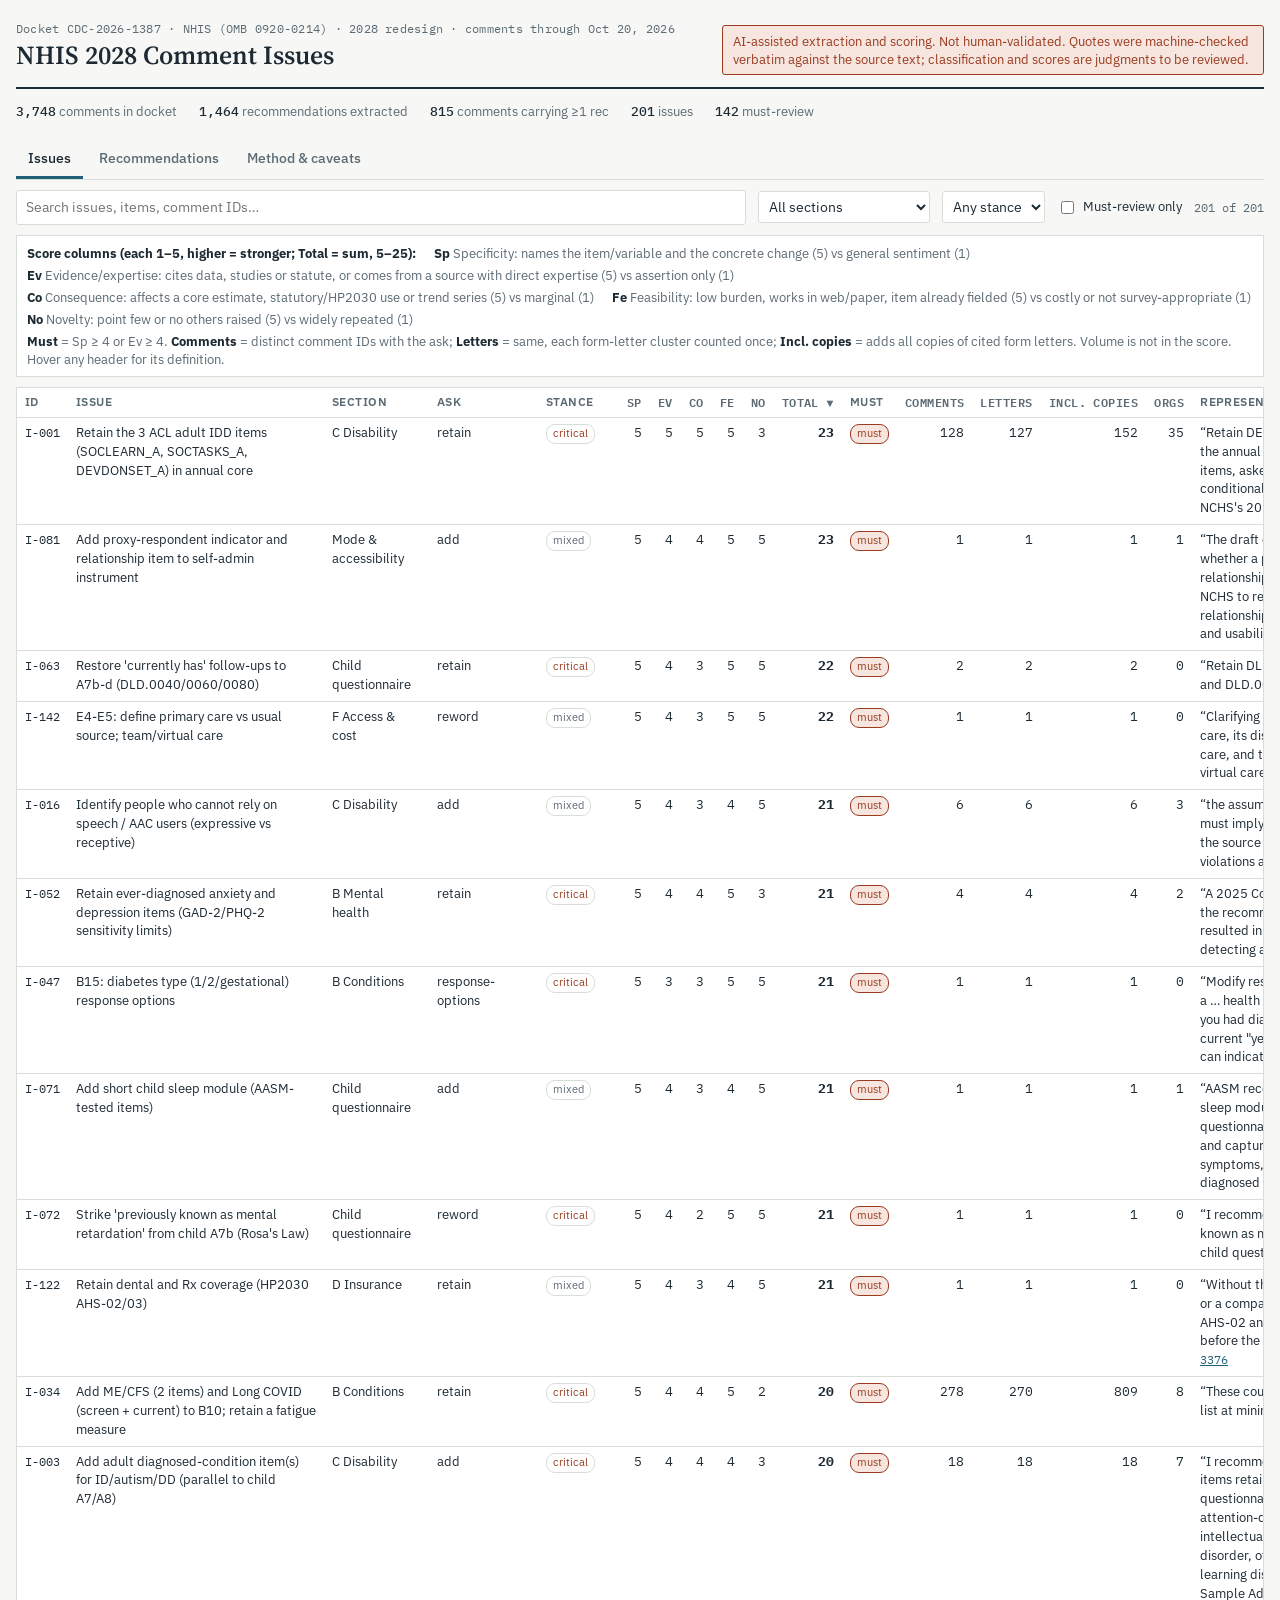
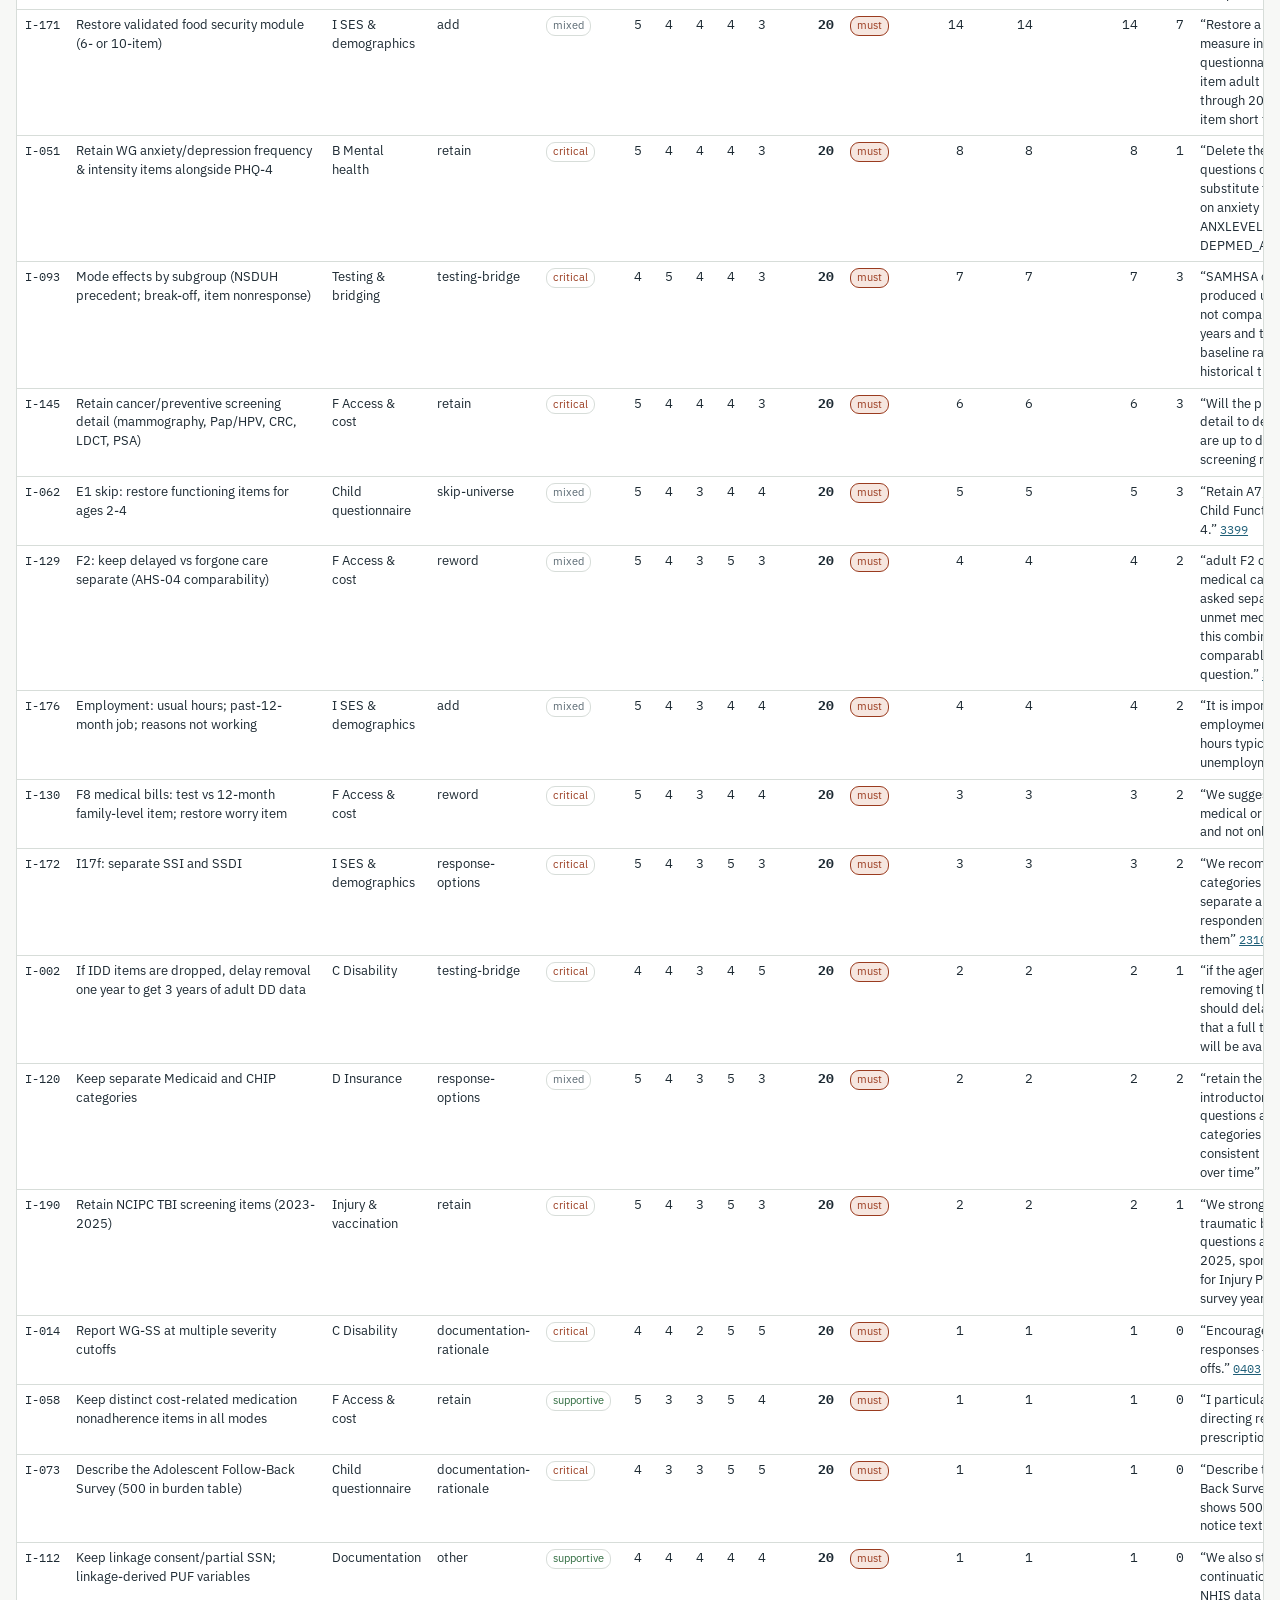
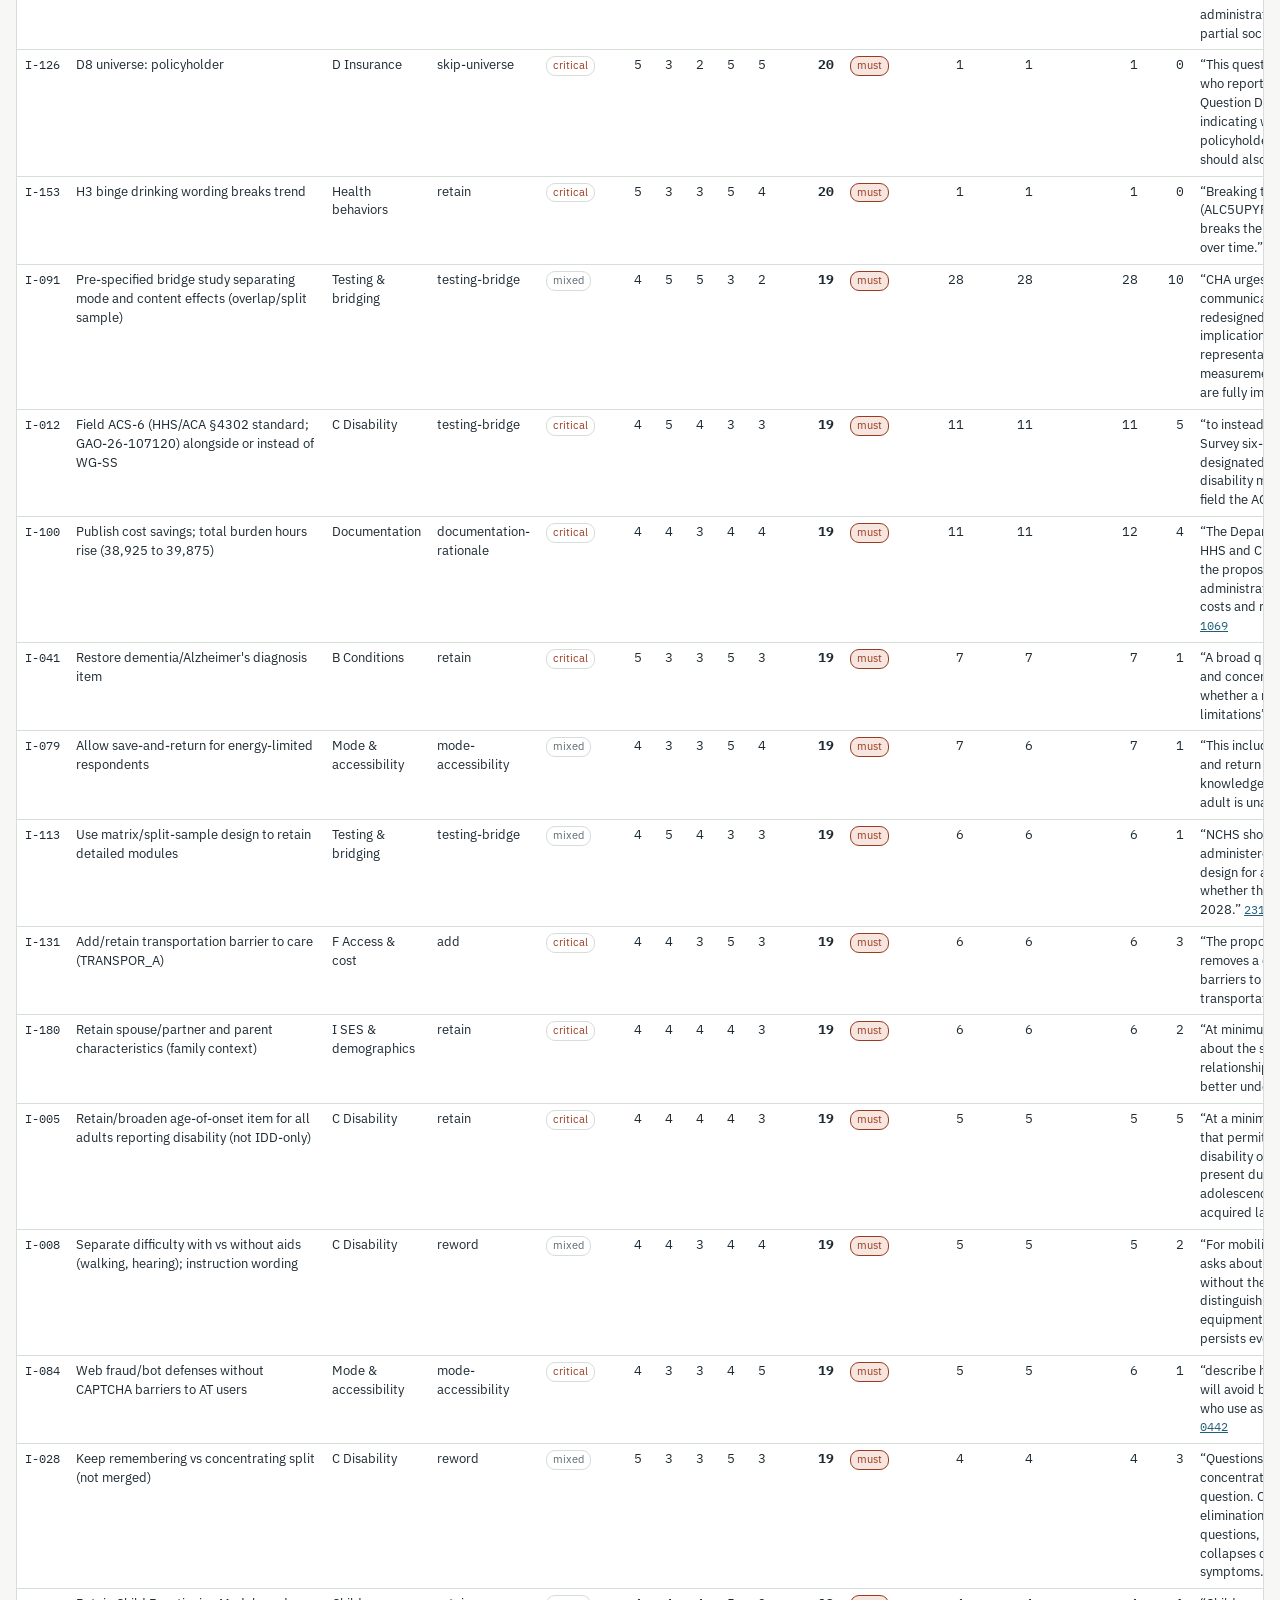
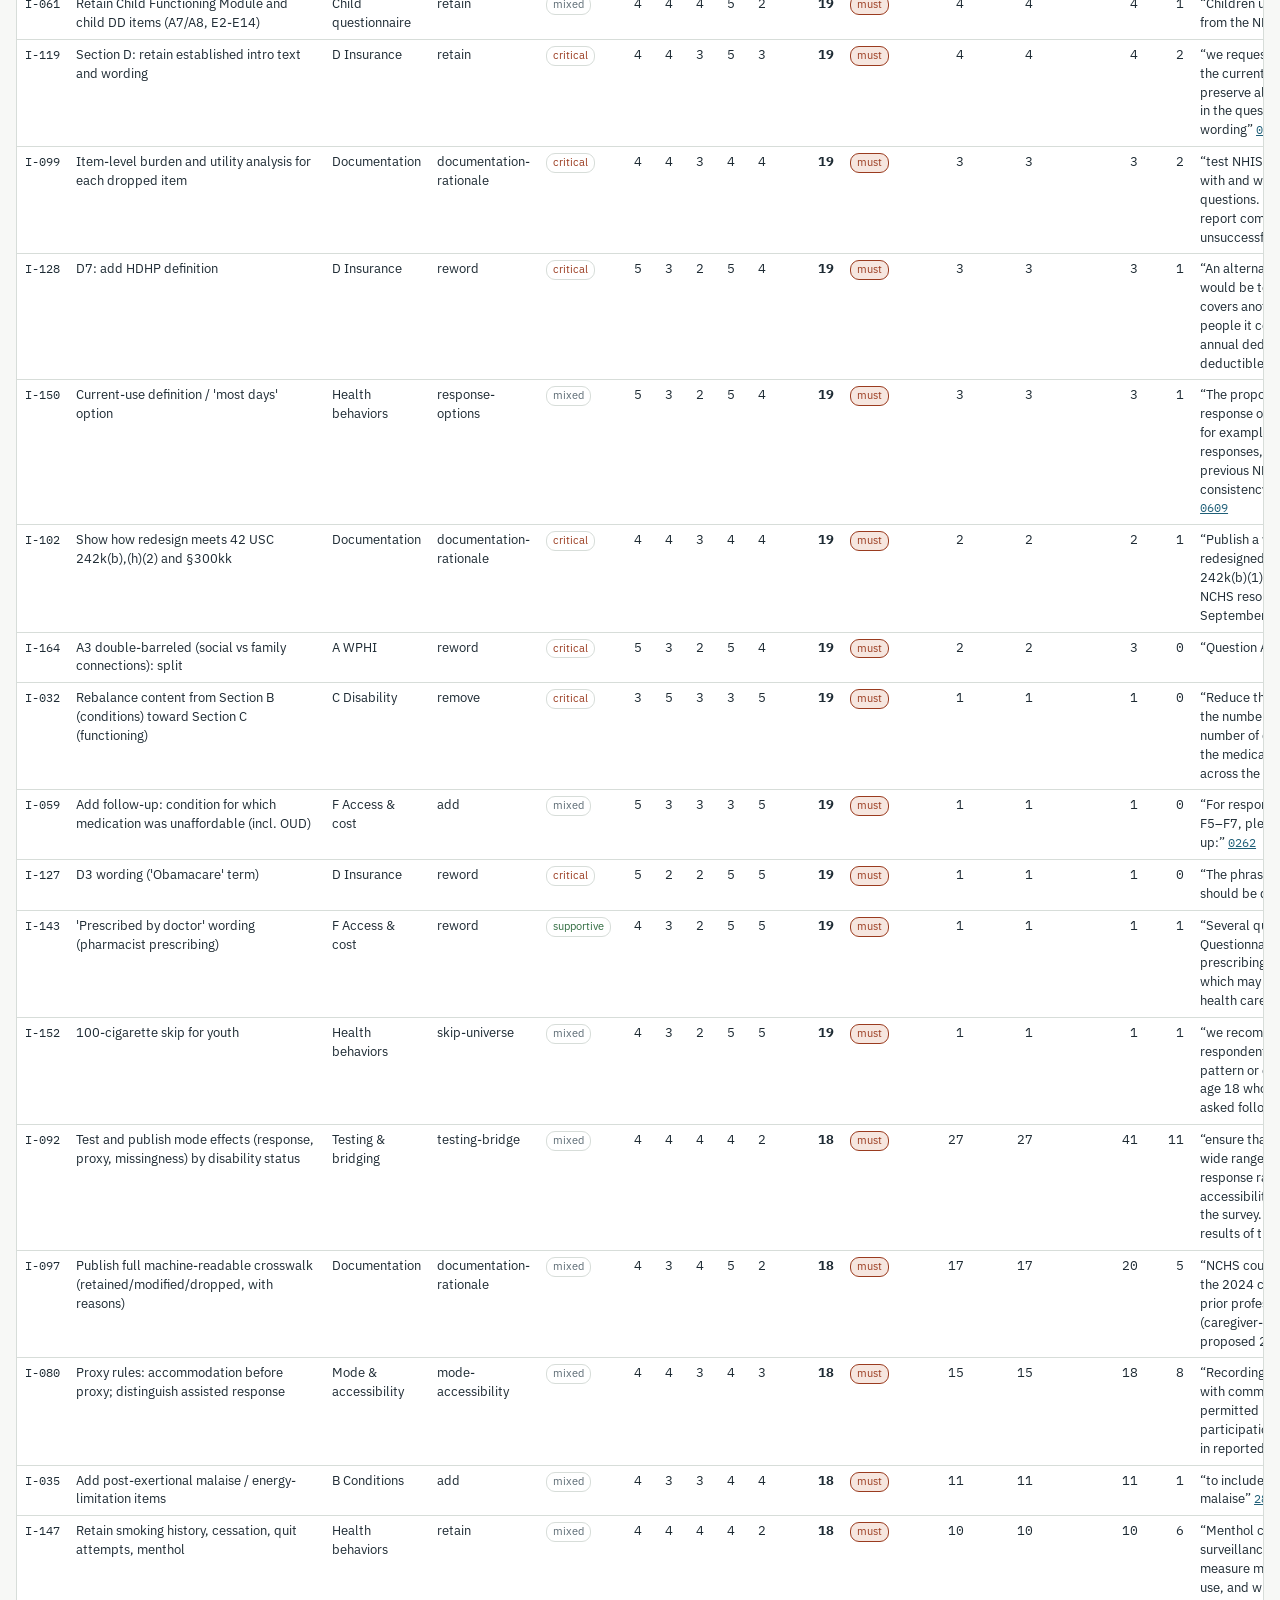
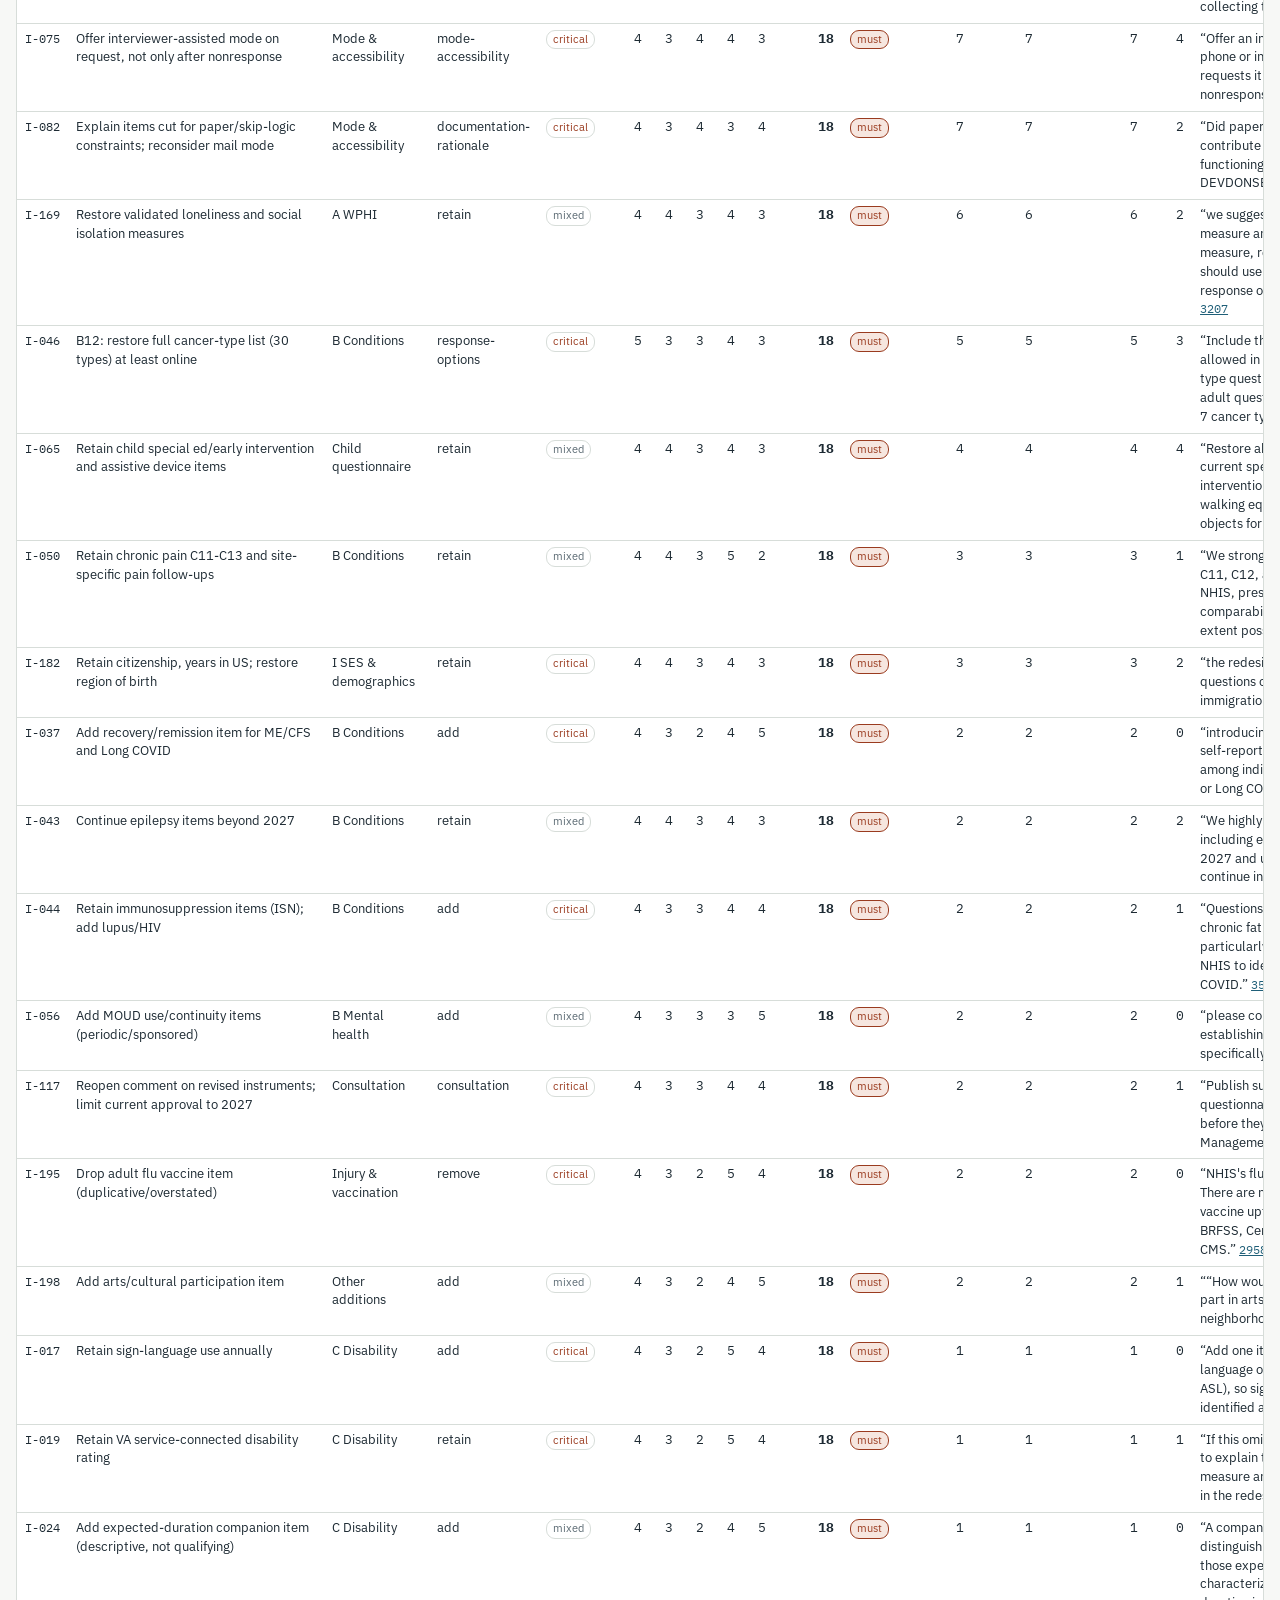
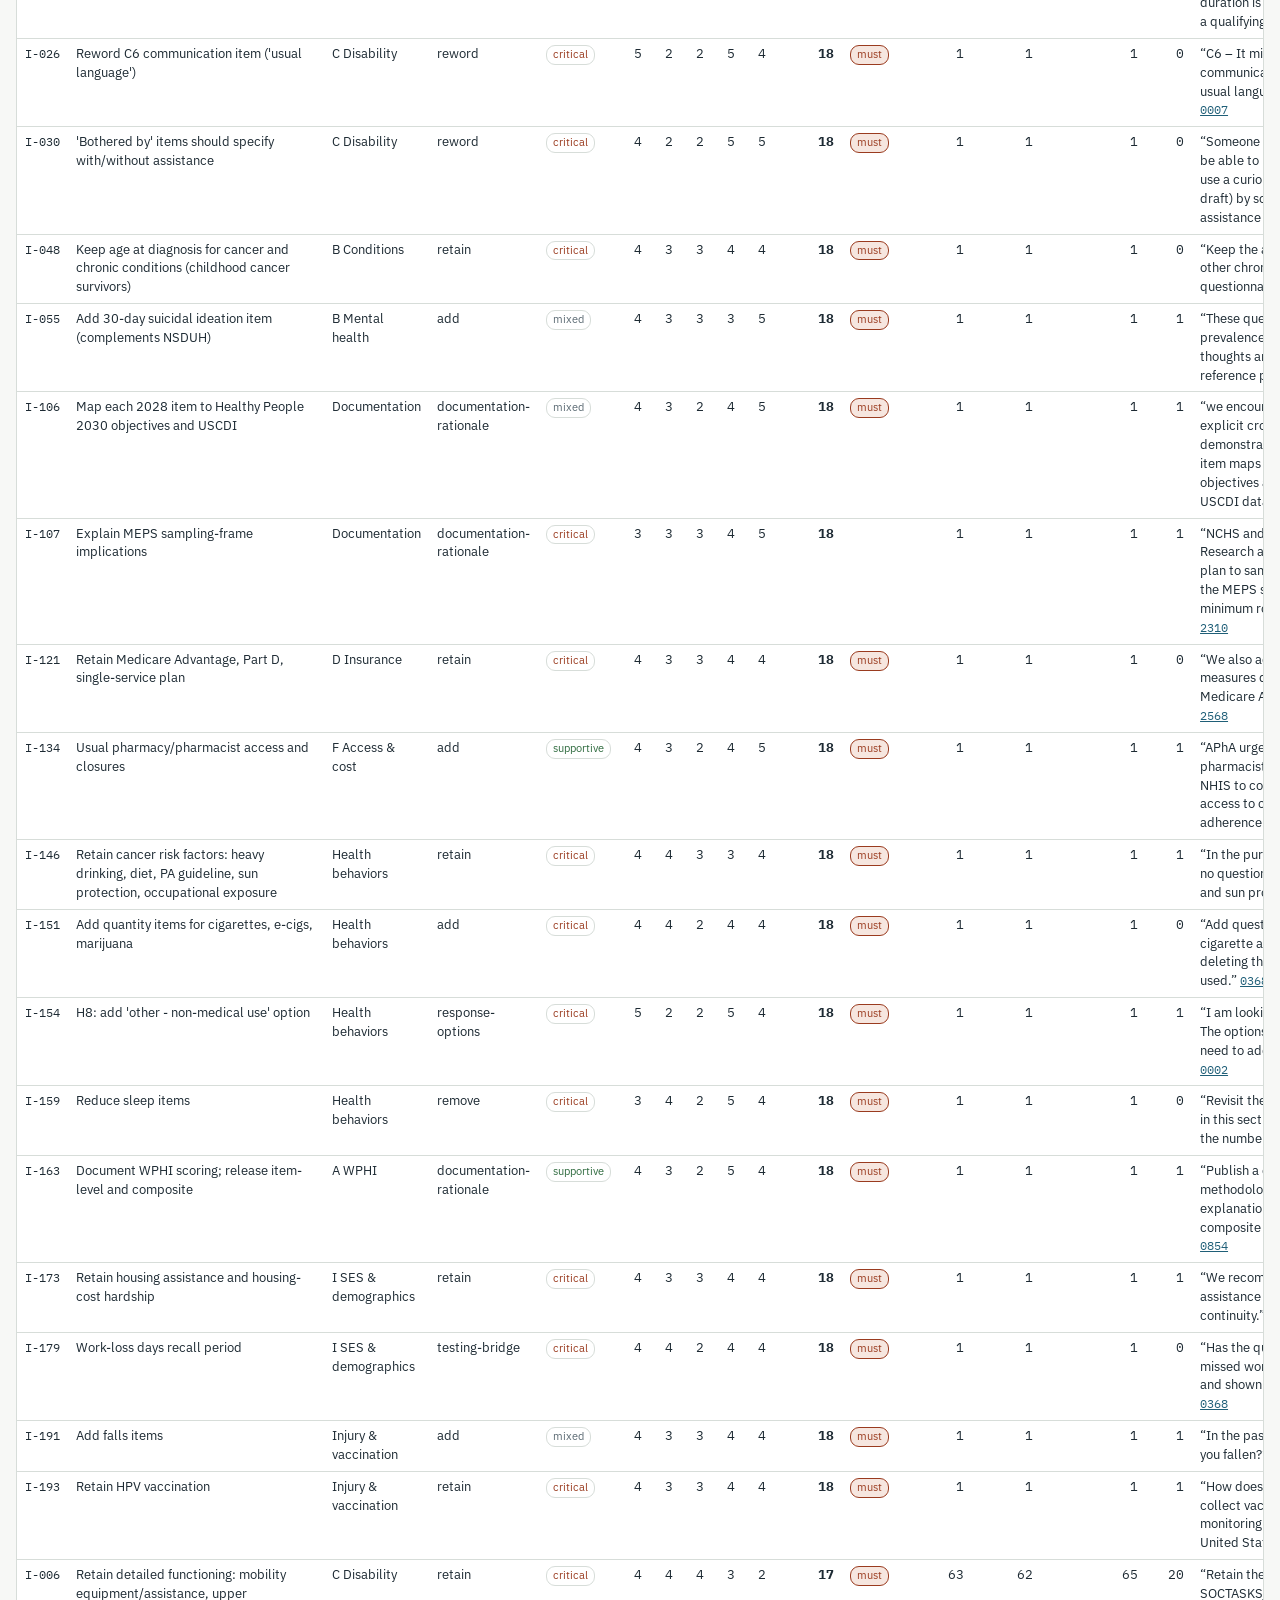
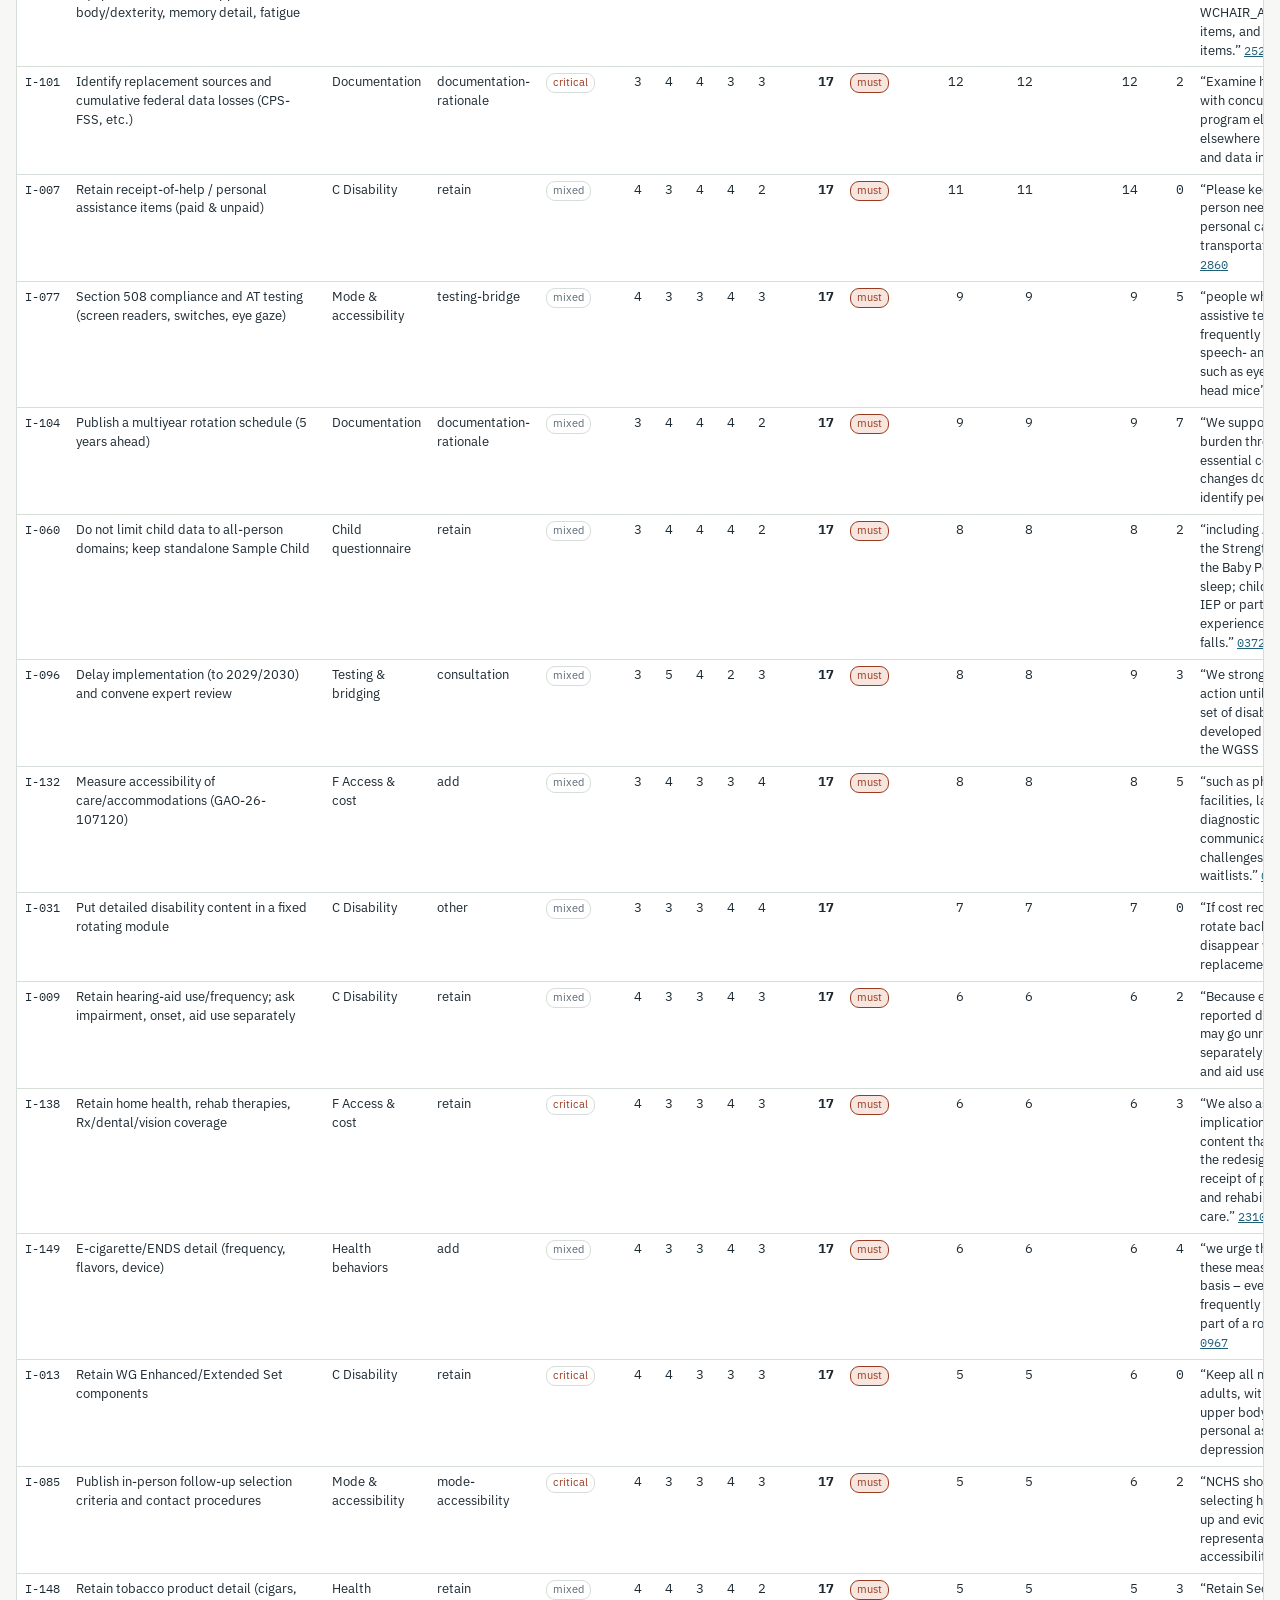
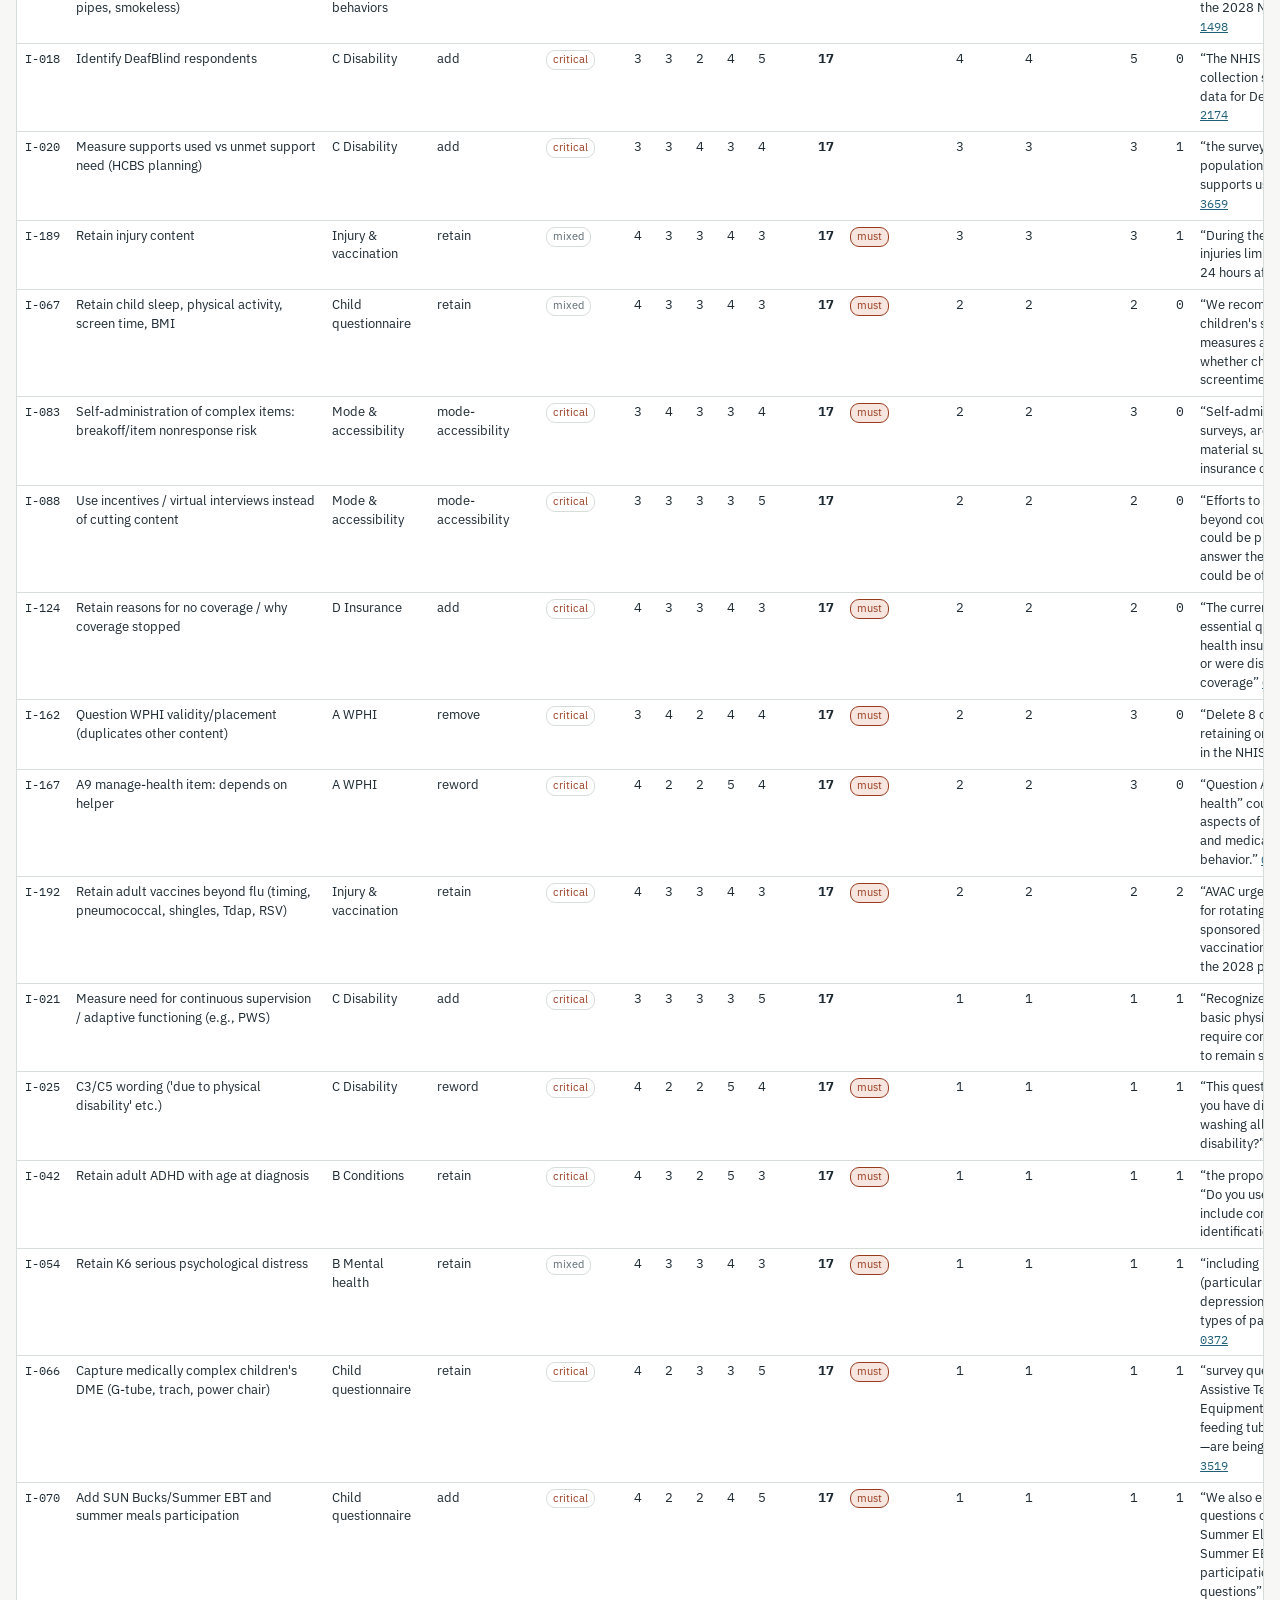
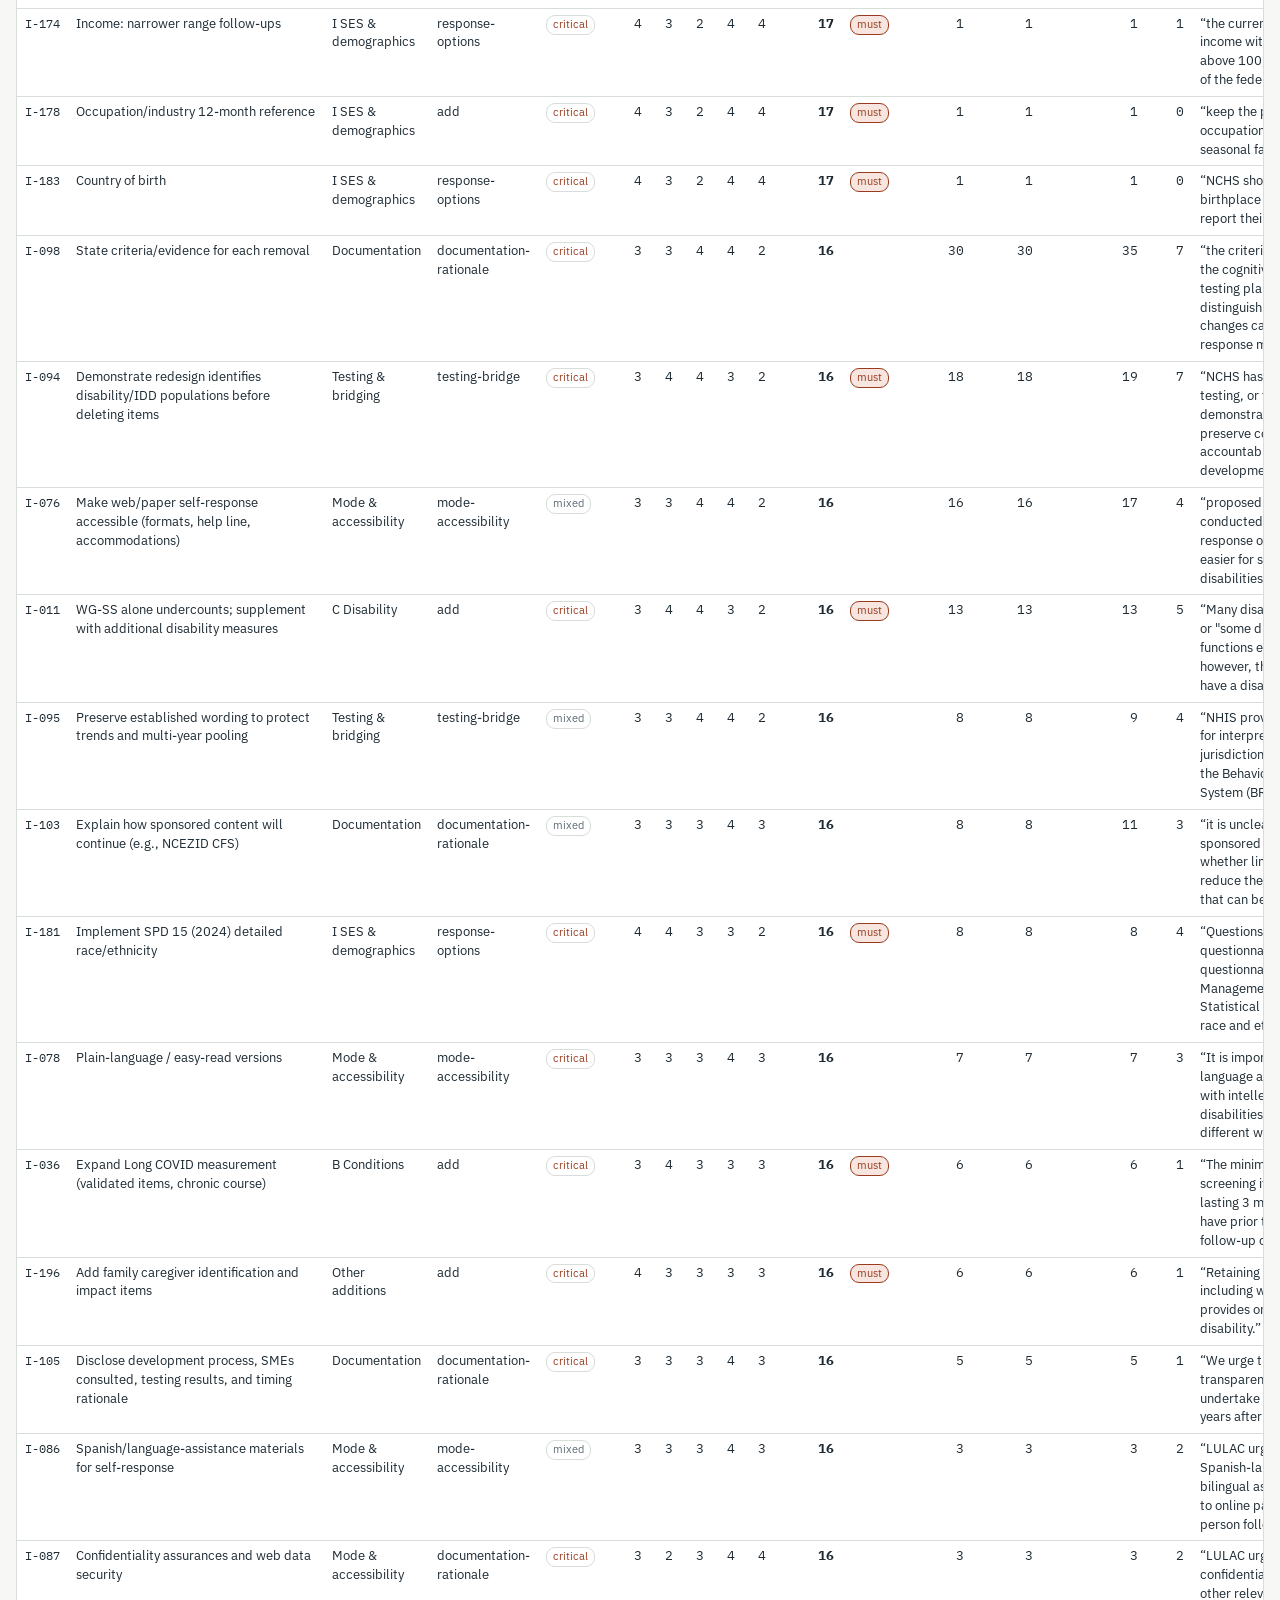
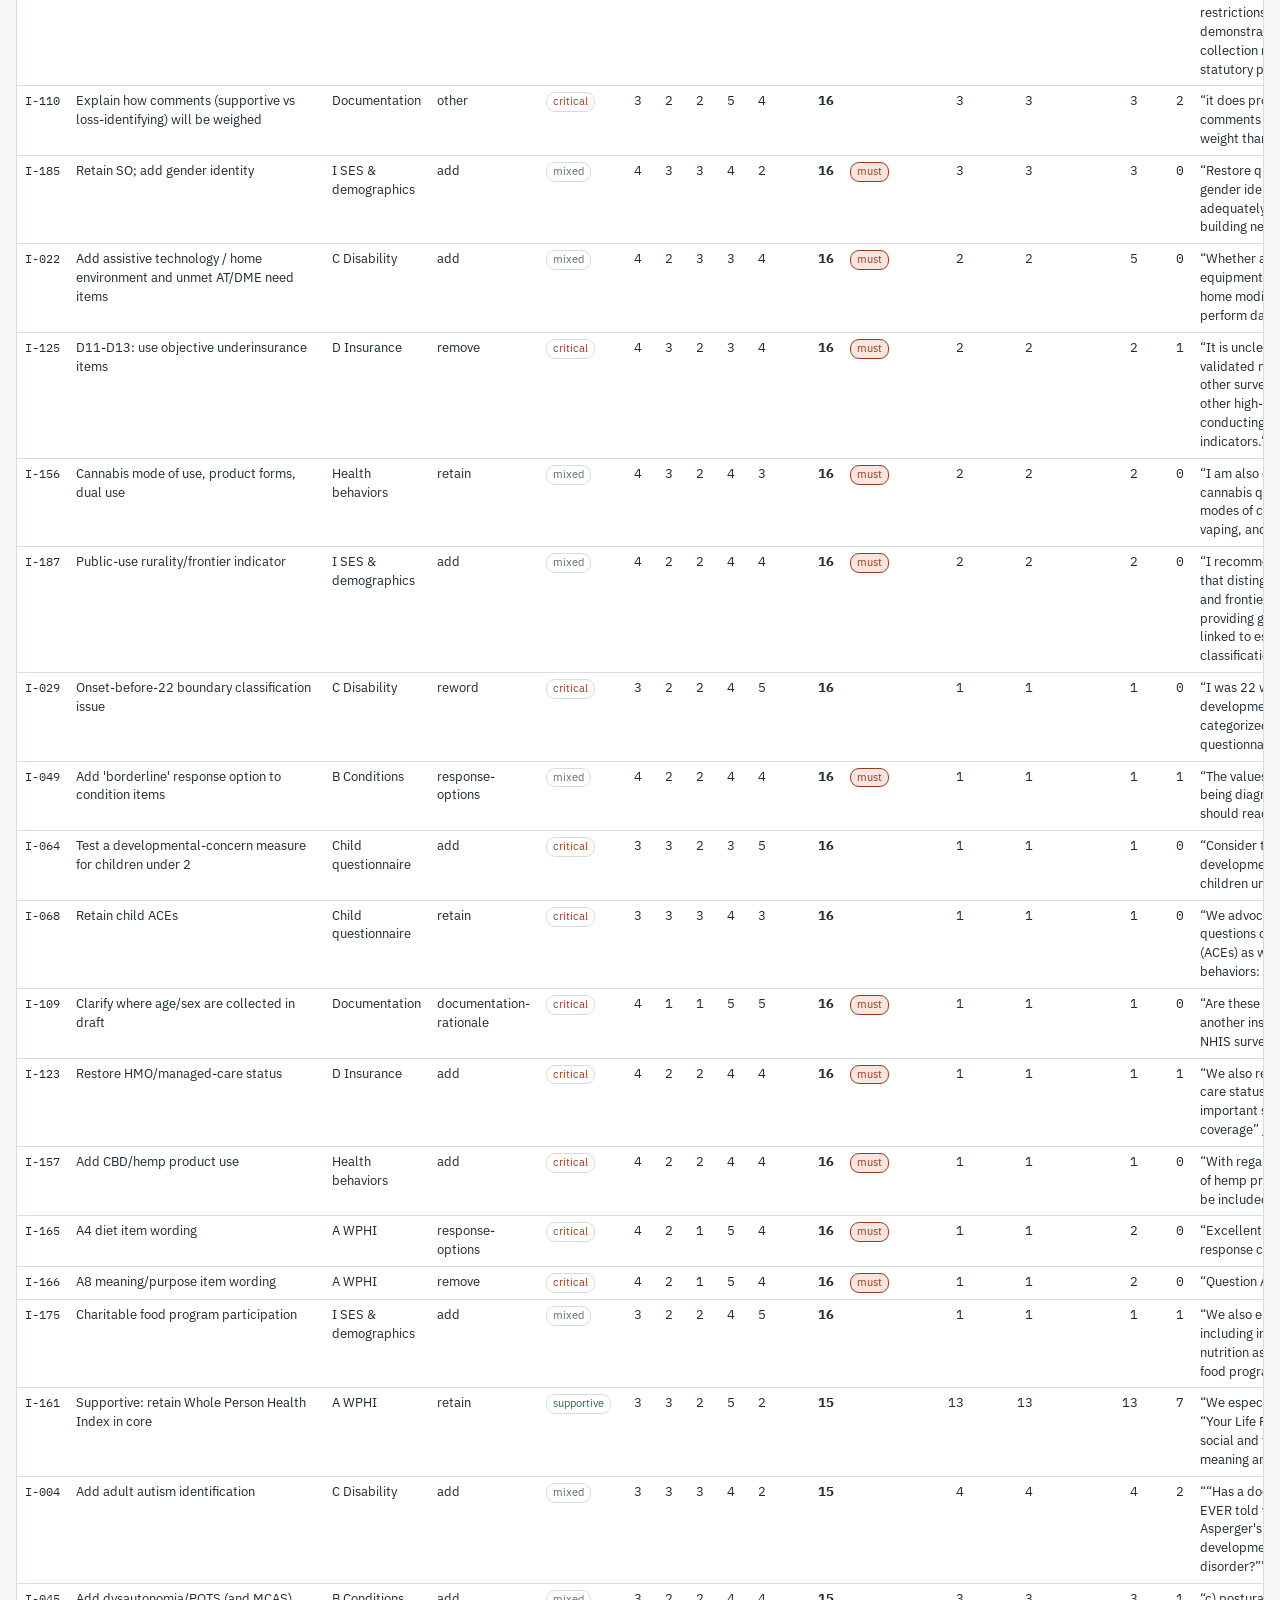
==== app/impact-issues.html @ f8550aeb "V10.10: source-checked Issue Prioritization tab with isolated ledger, provenance tests and unchanged" ====
<!doctype html><html><head><meta charset=utf8><meta name=viewport content="width=device-width,initial-scale=1,viewport-fit=cover"><style>:root{color-scheme:light;box-sizing:border-box;padding-top:env(safe-area-inset-top,0px);padding-bottom:env(safe-area-inset-bottom,0px)}html{scroll-padding-top:env(safe-area-inset-top,0px)}body{margin:0;padding:0;font:14px -apple-system,BlinkMacSystemFont,sans-serif;background:#fff;color:#000}img{max-width:100%}[hidden]:not([hidden=until-found i]){display:none!important}</style></head><body>
<title>NHIS 2028 Comment Issues</title>
<meta name="claude:viewport-fit-sides" content="cover">
<link rel="stylesheet" href="https://fonts.googleapis.com/css2?family=IBM+Plex+Sans:wght@400;500;600&family=IBM+Plex+Mono:wght@400;500&family=Source+Serif+4:opsz,wght@8..60,600&display=swap">
<style>
/* Layout: a working ledger — header strip, tab bar, filter row, dense sortable table with expandable rows */
:root{
  --bg:#f7f8f6; --surface:#ffffff; --ink:#1d2a33; --muted:#5b6a73; --rule:#d7ddd9;
  --accent:#1f5f78; --accent-soft:#e3eef2; --flag:#9a3b1f; --flag-soft:#f6e6df; --ok:#2f6b3f;
  --f-display:"Source Serif 4", Georgia, serif; --f-body:"IBM Plex Sans", system-ui, sans-serif; --f-mono:"IBM Plex Mono", ui-monospace, monospace;
}
@media (prefers-color-scheme: dark){:root:not([data-theme="light"]){
  --bg:#12181c; --surface:#192127; --ink:#e3e9ec; --muted:#9aa9b1; --rule:#2c3840;
  --accent:#7fc0d8; --accent-soft:#1e3540; --flag:#f0a083; --flag-soft:#3a2219; --ok:#8fd19e; color-scheme:dark}}
:root[data-theme="dark"]{
  --bg:#12181c; --surface:#192127; --ink:#e3e9ec; --muted:#9aa9b1; --rule:#2c3840;
  --accent:#7fc0d8; --accent-soft:#1e3540; --flag:#f0a083; --flag-soft:#3a2219; --ok:#8fd19e; color-scheme:dark}
body{background:var(--bg);color:var(--ink);font-family:var(--f-body);font-size:14px;line-height:1.45}
.wrap{padding-left:max(16px,env(safe-area-inset-left,0px));padding-right:max(16px,env(safe-area-inset-right,0px));padding-block:20px 48px;max-width:1500px;margin:0 auto}
header{display:flex;flex-wrap:wrap;gap:12px 32px;align-items:flex-end;justify-content:space-between;border-bottom:2px solid var(--ink);padding-bottom:12px}
h1{font-family:var(--f-display);font-weight:600;font-size:26px;margin:0;text-wrap:balance}
.docket{font-family:var(--f-mono);font-size:12px;color:var(--muted);letter-spacing:.02em}
.caveat{background:var(--flag-soft);color:var(--flag);border:1px solid var(--flag);padding:6px 10px;font-size:12.5px;border-radius:3px;max-width:520px}
.stats{display:flex;flex-wrap:wrap;gap:6px 22px;margin:14px 0 4px;font-size:13px;color:var(--muted)}
.stats b{font-family:var(--f-mono);color:var(--ink);font-weight:500;font-variant-numeric:tabular-nums}
nav{display:flex;gap:4px;margin:18px 0 10px;border-bottom:1px solid var(--rule)}
nav button{font:inherit;font-weight:500;background:none;border:0;border-bottom:3px solid transparent;padding:8px 12px;color:var(--muted);cursor:pointer}
nav button[aria-selected="true"]{color:var(--ink);border-bottom-color:var(--accent)}
nav button:focus-visible,button:focus-visible,input:focus-visible,select:focus-visible,a:focus-visible{outline:2px solid var(--accent);outline-offset:2px}
.filters{display:flex;flex-wrap:wrap;gap:8px 12px;align-items:center;margin:8px 0 10px}
.filters input[type=search]{flex:1 1 260px;min-width:0;font:inherit;padding:6px 9px;border:1px solid var(--rule);background:var(--surface);color:var(--ink);border-radius:3px}
.filters select{font:inherit;padding:5px 6px;border:1px solid var(--rule);background:var(--surface);color:var(--ink);border-radius:3px;max-width:100%}
.filters label{display:flex;gap:6px;align-items:center;font-size:13px}
.count{font-family:var(--f-mono);font-size:12px;color:var(--muted)}
.tablebox{overflow-x:auto;border:1px solid var(--rule);background:var(--surface)}
table{border-collapse:collapse;width:100%;font-size:13px}
th,td{padding:6px 8px;border-bottom:1px solid var(--rule);text-align:left;vertical-align:top}
th{position:sticky;top:0;background:var(--surface);font-weight:600;font-size:11.5px;letter-spacing:.04em;text-transform:uppercase;color:var(--muted);cursor:pointer;white-space:nowrap;user-select:none}
th[data-dir="asc"]::after{content:" ▲"} th[data-dir="desc"]::after{content:" ▼"}
td.num,th.num{text-align:right;font-family:var(--f-mono);font-variant-numeric:tabular-nums}
td.id{font-family:var(--f-mono);font-size:12px;white-space:nowrap}
tr.issue{cursor:pointer} tr.issue:hover td{background:var(--accent-soft)}
tr.detail td{background:var(--bg);padding:10px 14px}
.pill{display:inline-block;font-size:11px;padding:1px 6px;border-radius:9px;border:1px solid var(--rule);white-space:nowrap}
.pill.must{background:var(--flag-soft);color:var(--flag);border-color:var(--flag)}
.pill.crit{color:var(--flag)} .pill.supp{color:var(--ok)} .pill.mixed{color:var(--muted)}
.score{display:inline-grid;grid-template-columns:repeat(5,14px);gap:2px;vertical-align:middle}
.score span{height:14px;font-family:var(--f-mono);font-size:10px;text-align:center;line-height:14px;background:var(--accent-soft);color:var(--ink);border-radius:2px}
.quote{border-left:3px solid var(--accent);padding:2px 0 2px 10px;margin:6px 0;max-width:80ch}
.quote cite{display:block;font-style:normal;font-size:12px;color:var(--muted)}
a{color:var(--accent)}
.ids{font-family:var(--f-mono);font-size:11.5px;line-height:1.7;max-width:110ch;word-break:break-word}
.more{margin:10px 0;font:inherit;padding:6px 12px;border:1px solid var(--accent);color:var(--accent);background:var(--surface);border-radius:3px;cursor:pointer}
.linkbtn{font:inherit;font-size:12px;border:0;background:none;color:var(--accent);text-decoration:underline;cursor:pointer;padding:0}
.legend{display:flex;flex-wrap:wrap;gap:4px 18px;font-size:12.5px;color:var(--muted);margin:0 0 10px;padding:8px 10px;border:1px solid var(--rule);background:var(--surface)}.legend b{color:var(--ink)}
.method{max-width:78ch} .method h2{font-family:var(--f-display);font-size:19px;margin:22px 0 6px} .method p,.method li{line-height:1.55}
.method table{max-width:760px}
td.q{min-width:260px;max-width:520px}
td.title{min-width:240px}
</style>
<div class="wrap">
<header>
  <div>
    <div class="docket">Docket CDC-2026-1387 · NHIS (OMB 0920-0214) · 2028 redesign · comments through Oct 20, 2026</div>
    <h1>NHIS 2028 Comment Issues</h1>
  </div>
  <div class="caveat">AI-assisted extraction and scoring. Not human-validated. Quotes were machine-checked verbatim against the source text; classification and scores are judgments to be reviewed.</div>
</header>
<div class="stats" id="stats"></div>
<nav role="tablist">
  <button role="tab" id="tab-issues" aria-selected="true" data-view="issues">Issues</button>
  <button role="tab" id="tab-recs" aria-selected="false" data-view="recs">Recommendations</button>
  <button role="tab" id="tab-method" aria-selected="false" data-view="method">Method &amp; caveats</button>
</nav>

<section id="view-issues">
  <div class="filters">
    <input type="search" id="iq" placeholder="Search issues, items, comment IDs…" aria-label="Search issues">
    <select id="isec" aria-label="Section"><option value="">All sections</option></select>
    <select id="istance" aria-label="Stance"><option value="">Any stance</option><option>critical</option><option>supportive</option><option>mixed</option></select>
    <label><input type="checkbox" id="imust"> Must-review only</label>
    <span class="count" id="icount"></span>
  </div>
  <div class="legend"><b>Score columns (each 1–5, higher = stronger; Total = sum, 5–25):</b>
    <span><b>Sp</b> Specificity: names the item/variable and the concrete change (5) vs general sentiment (1)</span>
    <span><b>Ev</b> Evidence/expertise: cites data, studies or statute, or comes from a source with direct expertise (5) vs assertion only (1)</span>
    <span><b>Co</b> Consequence: affects a core estimate, statutory/HP2030 use or trend series (5) vs marginal (1)</span>
    <span><b>Fe</b> Feasibility: low burden, works in web/paper, item already fielded (5) vs costly or not survey-appropriate (1)</span>
    <span><b>No</b> Novelty: point few or no others raised (5) vs widely repeated (1)</span>
    <span><b>Must</b> = Sp ≥ 4 or Ev ≥ 4. <b>Comments</b> = distinct comment IDs with the ask; <b>Letters</b> = same, each form-letter cluster counted once; <b>Incl. copies</b> = adds all copies of cited form letters. Volume is not in the score. Hover any header for its definition.</span>
  </div>
  <div class="tablebox"><table id="itab"><thead><tr>
    <th data-k="issue_id">ID</th><th data-k="title">Issue</th><th data-k="section">Section</th><th data-k="ask_type">Ask</th><th data-k="stance">Stance</th>
    <th data-k="specificity" class="num" title="Specificity (1–5): names the item/variable and the concrete change">Sp</th><th data-k="evidence" class="num" title="Evidence/expertise (1–5): cites data, studies or statute, or expert source">Ev</th><th data-k="consequence" class="num" title="Consequence (1–5): effect on core estimates, statutory/HP2030 uses, trends">Co</th><th data-k="feasibility" class="num" title="Feasibility (1–5): low burden, works in web/paper, already fielded">Fe</th><th data-k="novelty" class="num" title="Novelty (1–5): raised by few or no other commenters">No</th>
    <th data-k="total" class="num">Total</th><th data-k="must_review">Must</th>
    <th data-k="unique_comments" class="num" title="Distinct comment IDs carrying the ask">Comments</th><th data-k="distinct_letters" class="num" title="Distinct letters: each form-letter cluster counted once">Letters</th><th data-k="comments_incl_copies" class="num" title="Including form-letter copies of cited cluster representatives">Incl. copies</th><th data-k="orgs" class="num">Orgs</th>
    <th>Representative quote</th>
  </tr></thead><tbody></tbody></table></div>
</section>

<section id="view-recs" hidden>
  <div class="filters">
    <input type="search" id="rq" placeholder="Search quotes, submitters, items, comment IDs…" aria-label="Search recommendations">
    <select id="riss" aria-label="Issue"><option value="">All issues</option></select>
    <select id="rwho" aria-label="Submitter type"><option value="">Any submitter</option><option>organization</option><option>researcher</option><option>advocate</option><option>individual</option></select>
    <select id="rask" aria-label="Ask type"><option value="">Any ask</option></select>
    <select id="rstance" aria-label="Stance"><option value="">Any stance</option><option>critical</option><option>supportive</option><option>mixed</option></select>
    <span class="count" id="rcount"></span>
  </div>
  <div class="tablebox"><table id="rtab"><thead><tr>
    <th data-k="rec_id">Rec</th><th data-k="issue_id">Issue</th><th data-k="comment_id">Comment</th><th data-k="submitter">Submitter</th><th data-k="submitter_type">Type</th><th data-k="item">Section / item</th><th data-k="ask_type">Ask</th><th data-k="stance">Stance</th><th>Quote (≤40 words, verbatim)</th><th data-k="source">Src</th><th data-k="copies_represented" class="num" title="Comments in the form-letter cluster this comment represents">Copies</th>
  </tr></thead><tbody></tbody></table></div>
  <button class="more" id="rmore" type="button">Show more</button>
</section>

<section id="view-method" class="method" hidden><h2>What was read</h2>
<p>All 3,748 comments. The reading unit was one representative per form-letter cluster, every unclustered comment, the novel text of every clustered copy (word-level diff against its representative; 1,305 copies had added text), and every readable attachment in full (174 attachment texts). 3,642 of 3,748 comments are covered by at least one extracted recommendation, directly or as a copy of a cited representative. The other 106 contain no actionable ask (personal narrative only, general opposition, or an attachment with no ask).</p>
<h2>Unreadable or non-substantive attachments</h2>
<ul>
<li>No text (photographs): CDC-2026-1387-0415, -0735, -2398 (two files).</li>
<li>OCR unreadable: -2128.</li>
<li>Copies of the Federal Register notice only: -1868, -1893, -1902. Unrelated 2021 op-ed: -1987.</li>
<li>Evidence only, no further asks: -2936 (published Long COVID studies), -3437 (the commenter's NHIS-based COPD papers), -3171 (arts-and-health fact sheet).</li>
<li>-2943 is an exact duplicate of -2645 (Safranek). It is not counted separately.</li>
</ul>
<h2>Volume columns (kept out of the score)</h2>
<ul>
<li><b>Comments</b>: distinct comment IDs that carry the ask (body, attachment, or personalized addition).</li>
<li><b>Letters</b>: same, but each form-letter cluster counts once.</li>
<li><b>Incl. copies</b>: adds every member of a cluster whose representative carries the ask. This assumes copies endorse the template's asks.</li>
</ul>
<h2>Scoring rubric (1–5 each; total 5–25)</h2>
<table><thead><tr><th>Dimension</th><th>5 means</th><th>1 means</th></tr></thead><tbody>
<tr><td>Specificity</td><td>Names item/variable and the concrete change or wording</td><td>General sentiment</td></tr>
<tr><td>Evidence / expertise</td><td>Cites data, studies or statute, or comes from a source with direct expertise in the measure</td><td>Assertion only</td></tr>
<tr><td>Consequence</td><td>Loss or gain affects a core estimate, a statutory or HP2030 use, or a trend series</td><td>Marginal analytic effect</td></tr>
<tr><td>Feasibility</td><td>Low burden, works in web and paper modes, item already fielded</td><td>Large redesign, costly, or not survey-appropriate</td></tr>
<tr><td>Novelty</td><td>A point few or no other commenters raised</td><td>Widely repeated point</td></tr>
</tbody></table>
<p>Must-review = specificity ≥ 4 or evidence ≥ 4 (142 of 201 issues). Scores are issue-level AI judgments, not averages of per-comment scores.</p>
<h2>Spot-check (20 random recommendations)</h2>
<p>All 1,464 quotes passed an automated verbatim check: NFKC/quote-normalized substring of the comment body plus attachment text, and no more than 40 words. Twenty records drawn at random (seed 20261024) were then re-read against their source context.</p>
<ul>
<li>Quote verbatim and correctly attributed: 20/20.</li>
<li>Substantive misclassification: 1/20 (5%). In -2345 (UCSF), an ask to keep smoking history, cessation and alcohol in the core was filed under the H3 binge-drinking issue. It has been moved to I-147.</li>
<li>Minor: 2/20. A request from -0022 to publish test results sits under the disability-identification testing issue, when the documentation issue would fit better. The quote for -2272 expresses the wish to be counted, not the ask itself.</li>
<li>Error rate: 5% substantive, 15% including minor.</li>
</ul>
<h2>Known limits</h2>
<ul>
<li>Submitter type is inferred from the organization field and the text.</li>
<li>Some PDF-extracted attachments have broken hyphenation or spacing. Quotes avoid those spans.</li>
<li>Commenters' own figures are reported as their claims and were not verified against the draft (e.g., -3749: "removes over 330 questions out of 482"). One comment (-2755, ACS/ACS CAN) says the draft lacks disability status. The WG-SS is in draft Section C.</li>
<li>Issue groupings and titles are editorial. Use the Recommendations tab to see the underlying asks.</li>
</ul>
</section>
</div>
<script id="data-issues" type="application/json">[{"issue_id":"I-001","title":"Retain the 3 ACL adult IDD items (SOCLEARN_A, SOCTASKS_A, DEVDONSET_A) in annual core","section":"C Disability","ask_type":"retain","stance":"critical","stance_counts":"crit 115 / supp 2 / mixed 14","specificity":5,"evidence":5,"consequence":5,"feasibility":5,"novelty":3,"total":23,"must_review":"Yes","n_recs":131,"unique_comments":128,"distinct_letters":127,"comments_incl_copies":152,"orgs":35,"researchers":22,"rep_quotes":[{"cid":"CDC-2026-1387-2525","who":"organization","name":"The Interdependent Futures Lab","q":"Retain DEVDONSET_A and SOCLEARN_A in the annual core. Add stand-alone adult IDD items, asked of every sample adult and not conditional on WGSS answers, building on NCHS's 2024 cognitive testing.","url":"https://www.regulations.gov/comment/CDC-2026-1387-2525"},{"cid":"CDC-2026-1387-3541","who":"organization","name":"Oregon Health Authority & Oregon Department of Human Services","q":"Retain the age-of-onset (DEVDONSET), learning (SO_LEARN_A), and receipt-of-help (SOCTASKS_A) measures as stable annual core content","url":"https://www.regulations.gov/comment/CDC-2026-1387-3541"},{"cid":"CDC-2026-1387-0021","who":"researcher","name":"Havercamp, Susan","q":"Request: Please retain SOCLEARN_A, SOCTASKS_A, and DEVDONSET_A as annual core questions so NHIS can continue to support consistent identification and study the health of adults with developmental disabilities over time.","url":"https://www.regulations.gov/comment/CDC-2026-1387-0021"}],"supporting_ids":["CDC-2026-1387-0006","CDC-2026-1387-0009","CDC-2026-1387-0016","CDC-2026-1387-0017","CDC-2026-1387-0021","CDC-2026-1387-0025","CDC-2026-1387-0026","CDC-2026-1387-0028","CDC-2026-1387-0029","CDC-2026-1387-0030","CDC-2026-1387-0031","CDC-2026-1387-0035","CDC-2026-1387-0038","CDC-2026-1387-0041","CDC-2026-1387-0144","CDC-2026-1387-0150","CDC-2026-1387-0172","CDC-2026-1387-0190","CDC-2026-1387-0201","CDC-2026-1387-0210","CDC-2026-1387-0219","CDC-2026-1387-0220","CDC-2026-1387-0225","CDC-2026-1387-0232","CDC-2026-1387-0259","CDC-2026-1387-0261","CDC-2026-1387-0265","CDC-2026-1387-0268","CDC-2026-1387-0273","CDC-2026-1387-0282","CDC-2026-1387-0285","CDC-2026-1387-0299","CDC-2026-1387-0318","CDC-2026-1387-0319","CDC-2026-1387-0320","CDC-2026-1387-0322","CDC-2026-1387-0323","CDC-2026-1387-0342","CDC-2026-1387-0360","CDC-2026-1387-0362","CDC-2026-1387-0363","CDC-2026-1387-0365","CDC-2026-1387-0368","CDC-2026-1387-0371","CDC-2026-1387-0372","CDC-2026-1387-0379","CDC-2026-1387-0380","CDC-2026-1387-0384","CDC-2026-1387-0394","CDC-2026-1387-0395","CDC-2026-1387-0396","CDC-2026-1387-0397","CDC-2026-1387-0399","CDC-2026-1387-0403","CDC-2026-1387-0436","CDC-2026-1387-0442","CDC-2026-1387-0487","CDC-2026-1387-0532","CDC-2026-1387-0548","CDC-2026-1387-0778","CDC-2026-1387-0818","CDC-2026-1387-0843","CDC-2026-1387-0932","CDC-2026-1387-1069","CDC-2026-1387-1112","CDC-2026-1387-1224","CDC-2026-1387-1405","CDC-2026-1387-1510","CDC-2026-1387-1648","CDC-2026-1387-1692","CDC-2026-1387-1700","CDC-2026-1387-1725","CDC-2026-1387-1782","CDC-2026-1387-1804","CDC-2026-1387-1807","CDC-2026-1387-1878","CDC-2026-1387-1925","CDC-2026-1387-2006","CDC-2026-1387-2036","CDC-2026-1387-2199","CDC-2026-1387-2239","CDC-2026-1387-2241","CDC-2026-1387-2254","CDC-2026-1387-2298","CDC-2026-1387-2322","CDC-2026-1387-2342","CDC-2026-1387-2369","CDC-2026-1387-2401","CDC-2026-1387-2437","CDC-2026-1387-2455","CDC-2026-1387-2458","CDC-2026-1387-2490","CDC-2026-1387-2497","CDC-2026-1387-2504","CDC-2026-1387-2525","CDC-2026-1387-2555","CDC-2026-1387-2571","CDC-2026-1387-2602","CDC-2026-1387-2612","CDC-2026-1387-2645","CDC-2026-1387-2679","CDC-2026-1387-2710","CDC-2026-1387-2715","CDC-2026-1387-2844","CDC-2026-1387-2931","CDC-2026-1387-3013","CDC-2026-1387-3014","CDC-2026-1387-3058","CDC-2026-1387-3066","CDC-2026-1387-3073","CDC-2026-1387-3097","CDC-2026-1387-3241","CDC-2026-1387-3242","CDC-2026-1387-3248","CDC-2026-1387-3279","CDC-2026-1387-3300","CDC-2026-1387-3311","CDC-2026-1387-3314","CDC-2026-1387-3347","CDC-2026-1387-3377","CDC-2026-1387-3397","CDC-2026-1387-3399","CDC-2026-1387-3432","CDC-2026-1387-3485","CDC-2026-1387-3523","CDC-2026-1387-3541","CDC-2026-1387-3575","CDC-2026-1387-3735"],"example_items":["Onset, help, learning","Onset, learning, help","IDD identification"]},{"issue_id":"I-002","title":"If IDD items are dropped, delay removal one year to get 3 years of adult DD data","section":"C Disability","ask_type":"testing-bridge","stance":"critical","stance_counts":"crit 2 / supp 0 / mixed 0","specificity":4,"evidence":4,"consequence":3,"feasibility":4,"novelty":5,"total":20,"must_review":"Yes","n_recs":2,"unique_comments":2,"distinct_letters":2,"comments_incl_copies":2,"orgs":1,"researchers":1,"rep_quotes":[{"cid":"CDC-2026-1387-3576","who":"organization","name":"CommunicationFIRST","q":"if the agency decides to move forward with removing the above items, at a minimum, it should delay implementation by one year so that a full three years of national I/DD data will be available for the ﬁrst time","url":"https://www.regulations.gov/comment/CDC-2026-1387-3576"},{"cid":"CDC-2026-1387-2410","who":"researcher","name":"Larson, Sheryl","q":"I am writing to request that NCHS delay the proposed changes to the NHIS for one year until 2029.","url":"https://www.regulations.gov/comment/CDC-2026-1387-2410"}],"supporting_ids":["CDC-2026-1387-2410","CDC-2026-1387-3576"],"example_items":["Delay to 2029: 3 years of IDD items (2026–2028)","Delay removal one year to get three years of IDD data"]},{"issue_id":"I-003","title":"Add adult diagnosed-condition item(s) for ID/autism/DD (parallel to child A7/A8)","section":"C Disability","ask_type":"add","stance":"critical","stance_counts":"crit 15 / supp 0 / mixed 3","specificity":5,"evidence":4,"consequence":4,"feasibility":4,"novelty":3,"total":20,"must_review":"Yes","n_recs":18,"unique_comments":18,"distinct_letters":18,"comments_incl_copies":18,"orgs":7,"researchers":4,"rep_quotes":[{"cid":"CDC-2026-1387-3014","who":"researcher","name":"chapman, Richard","q":"I recommend that the diagnosed-condition items retained in the draft child questionnaire at A7 and A8, covering attention-deficit/hyperactivity disorder, intellectual disability, autism spectrum disorder, other developmental delay, and learning disability, be extended to the Sample Adult questionnaire","url":"https://www.regulations.gov/comment/CDC-2026-1387-3014"},{"cid":"CDC-2026-1387-0298","who":"organization","name":"Mann, Danielle","q":"I ask NCHS to keep the detailed disability questions, add questions that identify autism and intellectual and developmental disabilities, and offer an accessible in-person or phone option for anyone who needs it.","url":"https://www.regulations.gov/comment/CDC-2026-1387-0298"},{"cid":"CDC-2026-1387-0279","who":"researcher","name":"Ayers, Melanie","q":"The Child Questionnaire mentions autism and learning disabilities; however, only date of disability and is there someone in the household on SSI/SSDI are on the Adult questionnaire.","url":"https://www.regulations.gov/comment/CDC-2026-1387-0279"}],"supporting_ids":["CDC-2026-1387-0018","CDC-2026-1387-0035","CDC-2026-1387-0260","CDC-2026-1387-0268","CDC-2026-1387-0270","CDC-2026-1387-0279","CDC-2026-1387-0298","CDC-2026-1387-0316","CDC-2026-1387-0432","CDC-2026-1387-0443","CDC-2026-1387-1774","CDC-2026-1387-1925","CDC-2026-1387-2218","CDC-2026-1387-2498","CDC-2026-1387-2605","CDC-2026-1387-2645","CDC-2026-1387-3010","CDC-2026-1387-3014"],"example_items":["Adult ID/autism/DD item; onset","Physician-diagnosed ID/DD and autism","Adult ID/DD/autism diagnosis"]},{"issue_id":"I-004","title":"Add adult autism identification","section":"C Disability","ask_type":"add","stance":"mixed","stance_counts":"crit 3 / supp 0 / mixed 2","specificity":3,"evidence":3,"consequence":3,"feasibility":4,"novelty":2,"total":15,"must_review":"No","n_recs":5,"unique_comments":4,"distinct_letters":4,"comments_incl_copies":4,"orgs":2,"researchers":2,"rep_quotes":[{"cid":"CDC-2026-1387-2147","who":"organization","name":"Autistan Diplomatic Organization","q":"“Has a doctor or other health professional EVER told you that you had autism, Asperger's disorder, pervasive developmental disorder, or autism spectrum disorder?”","url":"https://www.regulations.gov/comment/CDC-2026-1387-2147"},{"cid":"CDC-2026-1387-2504","who":"organization","name":"Autism Speaks","q":"Autism Speaks urges NCHS to include an autism identification question or autism screener in the adult sample in the redesigned NHIS.","url":"https://www.regulations.gov/comment/CDC-2026-1387-2504"},{"cid":"CDC-2026-1387-0008","who":"researcher","name":"Decker, Sandra","q":"there are no alternative, nationally representative estimates of the prevalence of ASD among adults living in the US.","url":"https://www.regulations.gov/comment/CDC-2026-1387-0008"}],"supporting_ids":["CDC-2026-1387-0008","CDC-2026-1387-0778","CDC-2026-1387-2147","CDC-2026-1387-2504"],"example_items":["Autism diagnosis (child item) on Adult Questionnaire","Adult autism diagnosis history","Adult autism dx"]},{"issue_id":"I-005","title":"Retain/broaden age-of-onset item for all adults reporting disability (not IDD-only)","section":"C Disability","ask_type":"retain","stance":"critical","stance_counts":"crit 5 / supp 0 / mixed 0","specificity":4,"evidence":4,"consequence":4,"feasibility":4,"novelty":3,"total":19,"must_review":"Yes","n_recs":5,"unique_comments":5,"distinct_letters":5,"comments_incl_copies":5,"orgs":5,"researchers":0,"rep_quotes":[{"cid":"CDC-2026-1387-2534","who":"organization","name":"Disability and Rehabilitation Research Coalition (\"DRRC\")","q":"At a minimum, CDC should retain a measure that permits researchers to identify whether disability or functional limitation was present during childhood, began during adolescence or early adulthood, or was acquired later in life.","url":"https://www.regulations.gov/comment/CDC-2026-1387-2534"},{"cid":"CDC-2026-1387-3659","who":"organization","name":"Colorado Cross-Disability Coalition (CCDC)","q":"Extend onset questions to acquired sensory and physical disabilities to capture needs that emerge later in life. Ask when difficulties began, not just when a diagnosis was made.","url":"https://www.regulations.gov/comment/CDC-2026-1387-3659"},{"cid":"CDC-2026-1387-3541","who":"organization","name":"Oregon Health Authority & Oregon Department of Human Services","q":"Include a stand-alone onset measurement about when a disability began, asked of every adult who reports any disability, limitation, or relevant diagnosis.","url":"https://www.regulations.gov/comment/CDC-2026-1387-3541"}],"supporting_ids":["CDC-2026-1387-2534","CDC-2026-1387-2535","CDC-2026-1387-2539","CDC-2026-1387-3541","CDC-2026-1387-3659"],"example_items":["Disability age-of-onset item","Age of disability onset (general, not IDD-only)","Stand-alone onset item asked of every adult reporting any disability"]},{"issue_id":"I-006","title":"Retain detailed functioning: mobility equipment/assistance, upper body/dexterity, memory detail, fatigue","section":"C Disability","ask_type":"retain","stance":"critical","stance_counts":"crit 57 / supp 0 / mixed 8","specificity":4,"evidence":4,"consequence":4,"feasibility":3,"novelty":2,"total":17,"must_review":"Yes","n_recs":65,"unique_comments":63,"distinct_letters":62,"comments_incl_copies":65,"orgs":20,"researchers":8,"rep_quotes":[{"cid":"CDC-2026-1387-2525","who":"organization","name":"The Interdependent Futures Lab","q":"Retain the support items in the annual core: SOCTASKS_A, PERASST_A, EQUIP_A, WCHAIR_A, CANEWLKR_A, the hearing-aid items, and the with-and-without-aid walking items.","url":"https://www.regulations.gov/comment/CDC-2026-1387-2525"},{"cid":"CDC-2026-1387-3541","who":"organization","name":"Oregon Health Authority & Oregon Department of Human Services","q":"Maintain the upper-body and manual function (UPPRAISE_A, UPPOBJCT_A), fatigue (FGEFRQTRD_A, FGELNGTRD_A, FGELEVTRD_A), specialized equipment and assistive devices","url":"https://www.regulations.gov/comment/CDC-2026-1387-3541"},{"cid":"CDC-2026-1387-0402","who":"researcher","name":"Swenor, Bonnielin","q":"Restore the removed adult disability content: a diagnostic IDD item for adults, the VA service-connected disability item, and the age-of-onset, upper-body, fatigue, assistive device, and transportation items","url":"https://www.regulations.gov/comment/CDC-2026-1387-0402"}],"supporting_ids":["CDC-2026-1387-0018","CDC-2026-1387-0023","CDC-2026-1387-0025","CDC-2026-1387-0029","CDC-2026-1387-0035","CDC-2026-1387-0113","CDC-2026-1387-0159","CDC-2026-1387-0234","CDC-2026-1387-0265","CDC-2026-1387-0270","CDC-2026-1387-0282","CDC-2026-1387-0297","CDC-2026-1387-0306","CDC-2026-1387-0323","CDC-2026-1387-0342","CDC-2026-1387-0362","CDC-2026-1387-0402","CDC-2026-1387-0442","CDC-2026-1387-1409","CDC-2026-1387-1510","CDC-2026-1387-1586","CDC-2026-1387-1798","CDC-2026-1387-1815","CDC-2026-1387-1832","CDC-2026-1387-1857","CDC-2026-1387-1860","CDC-2026-1387-1904","CDC-2026-1387-2005","CDC-2026-1387-2008","CDC-2026-1387-2026","CDC-2026-1387-2039","CDC-2026-1387-2079","CDC-2026-1387-2130","CDC-2026-1387-2273","CDC-2026-1387-2280","CDC-2026-1387-2310","CDC-2026-1387-2368","CDC-2026-1387-2387","CDC-2026-1387-2408","CDC-2026-1387-2498","CDC-2026-1387-2520","CDC-2026-1387-2525","CDC-2026-1387-2707","CDC-2026-1387-2710","CDC-2026-1387-2715","CDC-2026-1387-2769","CDC-2026-1387-2826","CDC-2026-1387-2844","CDC-2026-1387-2860","CDC-2026-1387-2949","CDC-2026-1387-3034","CDC-2026-1387-3038","CDC-2026-1387-3040","CDC-2026-1387-3057","CDC-2026-1387-3229","CDC-2026-1387-3311","CDC-2026-1387-3395","CDC-2026-1387-3422","CDC-2026-1387-3467","CDC-2026-1387-3485","CDC-2026-1387-3519","CDC-2026-1387-3541","CDC-2026-1387-3746"],"example_items":["Mobility equipment, upper-body, cognition, fatigue","Memory, fatigue, arthritis, walking/climbing, assistive devices, onset<22","Chronic fatigue, assistive devices"]},{"issue_id":"I-007","title":"Retain receipt-of-help / personal assistance items (paid & unpaid)","section":"C Disability","ask_type":"retain","stance":"mixed","stance_counts":"crit 8 / supp 1 / mixed 2","specificity":4,"evidence":3,"consequence":4,"feasibility":4,"novelty":2,"total":17,"must_review":"Yes","n_recs":11,"unique_comments":11,"distinct_letters":11,"comments_incl_copies":14,"orgs":0,"researchers":0,"rep_quotes":[{"cid":"CDC-2026-1387-2860","who":"advocate","name":"Way, Steve","q":"Please keep questions about whether a person needs help from someone else with personal care, household tasks, transportation, and managing health care.","url":"https://www.regulations.gov/comment/CDC-2026-1387-2860"},{"cid":"CDC-2026-1387-3211","who":"advocate","name":"Moureau, Katie","q":"Preserve disability measures capturing cognitive, developmental, behavioral, and physical disabilities, including supervision and support needs.","url":"https://www.regulations.gov/comment/CDC-2026-1387-3211"},{"cid":"CDC-2026-1387-2252","who":"advocate","name":"Vincent Piet, Patricia","q":"Keep questions on personal assistance and caregiving, including households where caregivers are themselves disabled.","url":"https://www.regulations.gov/comment/CDC-2026-1387-2252"}],"supporting_ids":["CDC-2026-1387-0014","CDC-2026-1387-0019","CDC-2026-1387-0020","CDC-2026-1387-0049","CDC-2026-1387-0276","CDC-2026-1387-1991","CDC-2026-1387-2252","CDC-2026-1387-2493","CDC-2026-1387-2860","CDC-2026-1387-3010","CDC-2026-1387-3211"],"example_items":["Assistance/caregiving, AT, home environment","Receipt of help (paid/unpaid)","Need for assistance with daily life skills (epilepsy)"]},{"issue_id":"I-008","title":"Separate difficulty with vs without aids (walking, hearing); instruction wording","section":"C Disability","ask_type":"reword","stance":"mixed","stance_counts":"crit 3 / supp 0 / mixed 2","specificity":4,"evidence":4,"consequence":3,"feasibility":4,"novelty":4,"total":19,"must_review":"Yes","n_recs":5,"unique_comments":5,"distinct_letters":5,"comments_incl_copies":5,"orgs":2,"researchers":2,"rep_quotes":[{"cid":"CDC-2026-1387-0018","who":"organization","name":"Disability Health Equity Research Network (DHERN)","q":"For mobility, the current instrument then asks about difficulty walking both with and without the aid, which lets researchers distinguish a functional limitation that equipment fully addresses from one that persists even with equipment.","url":"https://www.regulations.gov/comment/CDC-2026-1387-0018"},{"cid":"CDC-2026-1387-2520","who":"organization","name":"Disability Rights Pennsylvania","q":"NCHS should distinguish difficulty without a support from functioning with that support; successful use of an accommodation should not render a person statistically invisible.","url":"https://www.regulations.gov/comment/CDC-2026-1387-2520"},{"cid":"CDC-2026-1387-0368","who":"researcher","name":"Madans, Jennifer","q":"This change also introduces inconsistency with the question included in the adult questionnaire, which makes no mention of difficulty with the use of the use of assistive devices.","url":"https://www.regulations.gov/comment/CDC-2026-1387-0368"}],"supporting_ids":["CDC-2026-1387-0018","CDC-2026-1387-0268","CDC-2026-1387-0368","CDC-2026-1387-0692","CDC-2026-1387-2520"],"example_items":["Assistive equipment; walking item instruction","Walking with/without aid","Child walking 'even if using equipment' inconsistency"]},{"issue_id":"I-009","title":"Retain hearing-aid use/frequency; ask impairment, onset, aid use separately","section":"C Disability","ask_type":"retain","stance":"mixed","stance_counts":"crit 4 / supp 0 / mixed 2","specificity":4,"evidence":3,"consequence":3,"feasibility":4,"novelty":3,"total":17,"must_review":"Yes","n_recs":6,"unique_comments":6,"distinct_letters":6,"comments_incl_copies":6,"orgs":2,"researchers":3,"rep_quotes":[{"cid":"CDC-2026-1387-3659","who":"organization","name":"Colorado Cross-Disability Coalition (CCDC)","q":"Because effective aids may reduce reported difficulty and gradual hearing loss may go unrecognized, the survey should ask separately about impairment, age of onset, and aid use.","url":"https://www.regulations.gov/comment/CDC-2026-1387-3659"},{"cid":"CDC-2026-1387-2387","who":"organization","name":"Disability Belongs","q":"The use of assistive technology is important health and disability information and should be measured separately from functional difficulty.","url":"https://www.regulations.gov/comment/CDC-2026-1387-2387"},{"cid":"CDC-2026-1387-2500","who":"researcher","name":"Spetz, Joanne","q":"The detailed follow-up items evaluating the use and availability of hearing aids are needed to understand trends in this area, particularly as regulations continue to evolve.","url":"https://www.regulations.gov/comment/CDC-2026-1387-2500"}],"supporting_ids":["CDC-2026-1387-0317","CDC-2026-1387-0363","CDC-2026-1387-2387","CDC-2026-1387-2500","CDC-2026-1387-2561","CDC-2026-1387-3659"],"example_items":["Hearing aid use and frequency","Hearing aid / assistive device use","Hearing loss detail"]},{"issue_id":"I-010","title":"Retain disability content generally (non-specific)","section":"C Disability","ask_type":"retain","stance":"critical","stance_counts":"crit 142 / supp 0 / mixed 2","specificity":1,"evidence":2,"consequence":4,"feasibility":2,"novelty":1,"total":10,"must_review":"No","n_recs":144,"unique_comments":144,"distinct_letters":137,"comments_incl_copies":2415,"orgs":16,"researchers":7,"rep_quotes":[{"cid":"CDC-2026-1387-2555","who":"organization","name":"The Partnership for Inclusive Disaster Strategies","q":"Reliable data about the number of disabled people in a community and their access and support needs can help emergency managers plan for accessible communication, transportation, sheltering, and continuity of essential services.","url":"https://www.regulations.gov/comment/CDC-2026-1387-2555"},{"cid":"CDC-2026-1387-2755","who":"organization","name":"American Cancer Society & American Cancer Society Cancer Action Network","q":"strongly recommend including the standard disability questions that assess difficulties with vision, hearing, mobility, communication, cognition, and self-care","url":"https://www.regulations.gov/comment/CDC-2026-1387-2755"},{"cid":"CDC-2026-1387-2811","who":"researcher","name":"Hasley, Andrew","q":"Any survey alterations must preserve collection of these data, or at minimum ensure their collection is no more negatively impacted than other demographic groups.","url":"https://www.regulations.gov/comment/CDC-2026-1387-2811"}],"supporting_ids":["CDC-2026-1387-0033","CDC-2026-1387-0042","CDC-2026-1387-0075","CDC-2026-1387-0111","CDC-2026-1387-0141","CDC-2026-1387-0148","CDC-2026-1387-0154","CDC-2026-1387-0231","CDC-2026-1387-0245","CDC-2026-1387-0246","CDC-2026-1387-0258","CDC-2026-1387-0264","CDC-2026-1387-0269","CDC-2026-1387-0310","CDC-2026-1387-0312","CDC-2026-1387-0359","CDC-2026-1387-0361","CDC-2026-1387-0386","CDC-2026-1387-0389","CDC-2026-1387-0390","CDC-2026-1387-0398","CDC-2026-1387-0400","CDC-2026-1387-0404","CDC-2026-1387-0490","CDC-2026-1387-0523","CDC-2026-1387-0635","CDC-2026-1387-0768","CDC-2026-1387-0906","CDC-2026-1387-0937","CDC-2026-1387-1022","CDC-2026-1387-1105","CDC-2026-1387-1164","CDC-2026-1387-1193","CDC-2026-1387-1234","CDC-2026-1387-1310","CDC-2026-1387-1333","CDC-2026-1387-1403","CDC-2026-1387-1561","CDC-2026-1387-1602","CDC-2026-1387-1608","CDC-2026-1387-1681","CDC-2026-1387-1682","CDC-2026-1387-1749","CDC-2026-1387-1760","CDC-2026-1387-1761","CDC-2026-1387-1773","CDC-2026-1387-1810","CDC-2026-1387-1855","CDC-2026-1387-1873","CDC-2026-1387-1911","CDC-2026-1387-1919","CDC-2026-1387-1945","CDC-2026-1387-1948","CDC-2026-1387-1949","CDC-2026-1387-2015","CDC-2026-1387-2033","CDC-2026-1387-2043","CDC-2026-1387-2062","CDC-2026-1387-2103","CDC-2026-1387-2116","CDC-2026-1387-2133","CDC-2026-1387-2140","CDC-2026-1387-2187","CDC-2026-1387-2228","CDC-2026-1387-2229","CDC-2026-1387-2231","CDC-2026-1387-2233","CDC-2026-1387-2283","CDC-2026-1387-2295","CDC-2026-1387-2303","CDC-2026-1387-2305","CDC-2026-1387-2332","CDC-2026-1387-2340","CDC-2026-1387-2346","CDC-2026-1387-2375","CDC-2026-1387-2398","CDC-2026-1387-2417","CDC-2026-1387-2427","CDC-2026-1387-2447","CDC-2026-1387-2478","CDC-2026-1387-2491","CDC-2026-1387-2503","CDC-2026-1387-2555","CDC-2026-1387-2608","CDC-2026-1387-2626","CDC-2026-1387-2638","CDC-2026-1387-2668","CDC-2026-1387-2687","CDC-2026-1387-2729","CDC-2026-1387-2741","CDC-2026-1387-2751","CDC-2026-1387-2755","CDC-2026-1387-2764","CDC-2026-1387-2783","CDC-2026-1387-2811","CDC-2026-1387-2835","CDC-2026-1387-2863","CDC-2026-1387-2880","CDC-2026-1387-2885","CDC-2026-1387-2895","CDC-2026-1387-2932","CDC-2026-1387-2975","CDC-2026-1387-2989","CDC-2026-1387-3049","CDC-2026-1387-3089","CDC-2026-1387-3099","CDC-2026-1387-3113","CDC-2026-1387-3130","CDC-2026-1387-3134","CDC-2026-1387-3164","CDC-2026-1387-3170","CDC-2026-1387-3182","CDC-2026-1387-3190","CDC-2026-1387-3222","CDC-2026-1387-3225","CDC-2026-1387-3226","CDC-2026-1387-3231","CDC-2026-1387-3240","CDC-2026-1387-3255","CDC-2026-1387-3260","CDC-2026-1387-3272","CDC-2026-1387-3274","CDC-2026-1387-3289","CDC-2026-1387-3310","CDC-2026-1387-3328","CDC-2026-1387-3341","CDC-2026-1387-3359","CDC-2026-1387-3384","CDC-2026-1387-3418","CDC-2026-1387-3454","CDC-2026-1387-3479","CDC-2026-1387-3505","CDC-2026-1387-3519","CDC-2026-1387-3548","CDC-2026-1387-3583","CDC-2026-1387-3596","CDC-2026-1387-3654","CDC-2026-1387-3660","CDC-2026-1387-3661","CDC-2026-1387-3690","CDC-2026-1387-3693","CDC-2026-1387-3695","CDC-2026-1387-3697","CDC-2026-1387-3710"],"example_items":["Disability items","49 disability/MH items","Disability & MH items"]},{"issue_id":"I-011","title":"WG-SS alone undercounts; supplement with additional disability measures","section":"C Disability","ask_type":"add","stance":"critical","stance_counts":"crit 11 / supp 0 / mixed 2","specificity":3,"evidence":4,"consequence":4,"feasibility":3,"novelty":2,"total":16,"must_review":"Yes","n_recs":13,"unique_comments":13,"distinct_letters":13,"comments_incl_copies":13,"orgs":5,"researchers":5,"rep_quotes":[{"cid":"CDC-2026-1387-3225","who":"organization","name":"American Association of People with Disabilites","q":"Many disabled people have \"no difficulty\" or \"some difficulty\" in performing the functions encompassed by the WGSS; however, that does not mean they do not have a disability.","url":"https://www.regulations.gov/comment/CDC-2026-1387-3225"},{"cid":"CDC-2026-1387-2534","who":"organization","name":"Disability and Rehabilitation Research Coalition (\"DRRC\")","q":"while the DRRC believes that the WG-SS is an important component of disability measurement; it should not become the sole foundation for understanding disability in the NHIS","url":"https://www.regulations.gov/comment/CDC-2026-1387-2534"},{"cid":"CDC-2026-1387-3477","who":"researcher","name":"Lefkowitz, Deborah","q":"An existing body of research demonstrates that the Washington Group questions miss a significant portion of the disability population for whom functional and/or activity limitations do not define their disability.","url":"https://www.regulations.gov/comment/CDC-2026-1387-3477"}],"supporting_ids":["CDC-2026-1387-0025","CDC-2026-1387-0144","CDC-2026-1387-0274","CDC-2026-1387-0778","CDC-2026-1387-1668","CDC-2026-1387-2116","CDC-2026-1387-2534","CDC-2026-1387-2754","CDC-2026-1387-3225","CDC-2026-1387-3229","CDC-2026-1387-3397","CDC-2026-1387-3467","CDC-2026-1387-3477"],"example_items":["Beyond WG-SS","Beyond WG-SS; self-administered mode","WG-SS adequacy for complex/rare conditions"]},{"issue_id":"I-012","title":"Field ACS-6 (HHS/ACA §4302 standard; GAO-26-107120) alongside or instead of WG-SS","section":"C Disability","ask_type":"testing-bridge","stance":"critical","stance_counts":"crit 12 / supp 1 / mixed 0","specificity":4,"evidence":5,"consequence":4,"feasibility":3,"novelty":3,"total":19,"must_review":"Yes","n_recs":13,"unique_comments":11,"distinct_letters":11,"comments_incl_copies":11,"orgs":5,"researchers":6,"rep_quotes":[{"cid":"CDC-2026-1387-0018","who":"organization","name":"Disability Health Equity Research Network (DHERN)","q":"to instead adopt the American Community Survey six-question set (ACS-6), which is designated as the federal standard for disability measurement, or, at minimum, to field the ACS-6 alongside the WGSS","url":"https://www.regulations.gov/comment/CDC-2026-1387-0018"},{"cid":"CDC-2026-1387-3576","who":"organization","name":"CommunicationFIRST","q":"Revert to the use of the six disability questions in the American Community Survey (ACS-6) rather than the WGSS for measuring disability.","url":"https://www.regulations.gov/comment/CDC-2026-1387-3576"},{"cid":"CDC-2026-1387-0025","who":"researcher","name":"Myers, Andrew","q":"Re-integrate the six-item American Community Survey (ACS-6) measure into the annual NHIS core questionnaire to comply with HHS minimum data standards, ACA Section 4302, and 2025 GAO recommendations.","url":"https://www.regulations.gov/comment/CDC-2026-1387-0025"}],"supporting_ids":["CDC-2026-1387-0018","CDC-2026-1387-0025","CDC-2026-1387-0035","CDC-2026-1387-0268","CDC-2026-1387-0402","CDC-2026-1387-1668","CDC-2026-1387-2525","CDC-2026-1387-2568","CDC-2026-1387-3485","CDC-2026-1387-3541","CDC-2026-1387-3576"],"example_items":["Field both ACS-6 and WGSS","Disability identifier: ACS-6 vs WG-SS","Washington Group Secretariat at NCHS"]},{"issue_id":"I-013","title":"Retain WG Enhanced/Extended Set components","section":"C Disability","ask_type":"retain","stance":"critical","stance_counts":"crit 5 / supp 0 / mixed 0","specificity":4,"evidence":4,"consequence":3,"feasibility":3,"novelty":3,"total":17,"must_review":"Yes","n_recs":5,"unique_comments":5,"distinct_letters":5,"comments_incl_copies":6,"orgs":0,"researchers":5,"rep_quotes":[{"cid":"CDC-2026-1387-0403","who":"researcher","name":"Mont, Daniel","q":"Keep all major functioning domains for adults, with scaled responses, including upper body, fatigue, assistive devices and personal assistance, and the full anxiety and depression items.","url":"https://www.regulations.gov/comment/CDC-2026-1387-0403"},{"cid":"CDC-2026-1387-0834","who":"researcher","name":"DuBois, Lindsay","q":"The Washington Group Extended Set on Functioning (WG-ES) provides a much more robust picture of functional impairment and disability that can be used for national benchmarks.","url":"https://www.regulations.gov/comment/CDC-2026-1387-0834"},{"cid":"CDC-2026-1387-0163","who":"researcher","name":"Anonymous","q":"we are also no longer able to produce estimates of disability using standardized tools like the Washington Group Short Set - Enhanced or the Washington Group Extended Set.","url":"https://www.regulations.gov/comment/CDC-2026-1387-0163"}],"supporting_ids":["CDC-2026-1387-0163","CDC-2026-1387-0368","CDC-2026-1387-0403","CDC-2026-1387-0834","CDC-2026-1387-1040"],"example_items":["Upper body, fatigue, hearing/mobility detail, affect (anxiety/depression) — WG-SS Enhanced / Extended Set","WG Extended Set; 3 IDD items; condition items (Alzheimer's, anxiety, depression, CFS, fatigue, ADHD)","Upper body, fatigue, hearing/mobility detail, affect; WG-SS Enhanced/Extended"]},{"issue_id":"I-014","title":"Report WG-SS at multiple severity cutoffs","section":"C Disability","ask_type":"documentation-rationale","stance":"critical","stance_counts":"crit 1 / supp 0 / mixed 0","specificity":4,"evidence":4,"consequence":2,"feasibility":5,"novelty":5,"total":20,"must_review":"Yes","n_recs":1,"unique_comments":1,"distinct_letters":1,"comments_incl_copies":1,"orgs":0,"researchers":1,"rep_quotes":[{"cid":"CDC-2026-1387-0403","who":"researcher","name":"Mont, Daniel","q":"Encourage reporting of the scaled responses – prevalence at different cut-offs.","url":"https://www.regulations.gov/comment/CDC-2026-1387-0403"}],"supporting_ids":["CDC-2026-1387-0403"],"example_items":["Report prevalence at multiple cut-offs"]},{"issue_id":"I-015","title":"Reconcile NHIS disability prevalence with Census estimates","section":"C Disability","ask_type":"testing-bridge","stance":"critical","stance_counts":"crit 1 / supp 0 / mixed 0","specificity":2,"evidence":2,"consequence":2,"feasibility":3,"novelty":4,"total":13,"must_review":"No","n_recs":1,"unique_comments":1,"distinct_letters":1,"comments_incl_copies":1,"orgs":0,"researchers":0,"rep_quotes":[{"cid":"CDC-2026-1387-0164","who":"individual","name":"Bailey, Sally","q":"You should be working to figure out how to reconcile through questionnaires and interviews the widely disparate figures of the US Census and the CDC.","url":"https://www.regulations.gov/comment/CDC-2026-1387-0164"}],"supporting_ids":["CDC-2026-1387-0164"],"example_items":["Census vs NHIS disability prevalence"]},{"issue_id":"I-016","title":"Identify people who cannot rely on speech / AAC users (expressive vs receptive)","section":"C Disability","ask_type":"add","stance":"mixed","stance_counts":"crit 5 / supp 0 / mixed 2","specificity":5,"evidence":4,"consequence":3,"feasibility":4,"novelty":5,"total":21,"must_review":"Yes","n_recs":7,"unique_comments":6,"distinct_letters":6,"comments_incl_copies":6,"orgs":3,"researchers":0,"rep_quotes":[{"cid":"CDC-2026-1387-3576","who":"organization","name":"CommunicationFIRST","q":"the assumption that difﬁculty speaking must imply difﬁculty understanding others is the source of many of the worst civil rights violations affecting our community","url":"https://www.regulations.gov/comment/CDC-2026-1387-3576"},{"cid":"CDC-2026-1387-3746","who":"organization","name":"Disability Rights Education and Defense Fund (DREDF)","q":"If anything, the question should expand to include the use of augmentative and assistive communication devices by people with disabilities","url":"https://www.regulations.gov/comment/CDC-2026-1387-3746"},{"cid":"CDC-2026-1387-2147","who":"organization","name":"Autistan Diplomatic Organization","q":"The pilot should check whether a “Does not use speech” response option is needed and how that response should be coded","url":"https://www.regulations.gov/comment/CDC-2026-1387-2147"}],"supporting_ids":["CDC-2026-1387-0296","CDC-2026-1387-0376","CDC-2026-1387-2147","CDC-2026-1387-2860","CDC-2026-1387-3576","CDC-2026-1387-3746"],"example_items":["AAC / speech disability identification; interviewer mode","Communication / speech","AAC/complex communication, autism, IDD identification"]},{"issue_id":"I-017","title":"Retain sign-language use annually","section":"C Disability","ask_type":"add","stance":"critical","stance_counts":"crit 2 / supp 0 / mixed 0","specificity":4,"evidence":3,"consequence":2,"feasibility":5,"novelty":4,"total":18,"must_review":"Yes","n_recs":2,"unique_comments":1,"distinct_letters":1,"comments_incl_copies":1,"orgs":0,"researchers":1,"rep_quotes":[{"cid":"CDC-2026-1387-0363","who":"researcher","name":"Tan, Nasya","q":"Add one item on preferred or primary language or mode of communication (e.g., ASL), so signing populations can be identified and analyzed.","url":"https://www.regulations.gov/comment/CDC-2026-1387-0363"}],"supporting_ids":["CDC-2026-1387-0363"],"example_items":["Primary language/mode of communication (ASL)","Sign language use annually"]},{"issue_id":"I-018","title":"Identify DeafBlind respondents","section":"C Disability","ask_type":"add","stance":"critical","stance_counts":"crit 4 / supp 0 / mixed 0","specificity":3,"evidence":3,"consequence":2,"feasibility":4,"novelty":5,"total":17,"must_review":"No","n_recs":4,"unique_comments":4,"distinct_letters":4,"comments_incl_copies":5,"orgs":0,"researchers":1,"rep_quotes":[{"cid":"CDC-2026-1387-2174","who":"researcher","name":"Brown-Ogilvie, Tara","q":"The NHIS is one of the three national data collection systems that can be used to pull data for DeafBlind populations in the U.S.","url":"https://www.regulations.gov/comment/CDC-2026-1387-2174"},{"cid":"CDC-2026-1387-2665","who":"advocate","name":"Anonymous","q":"Retain disability-specific questions that accurately identify people with intellectual, developmental, sensory, physical, and communication disabilities, including those with multiple disabilities.","url":"https://www.regulations.gov/comment/CDC-2026-1387-2665"},{"cid":"CDC-2026-1387-0095","who":"advocate","name":"Safman, Marc","q":"DeafBlind people are usually counted only as people with hearing or vision disabilities.","url":"https://www.regulations.gov/comment/CDC-2026-1387-0095"}],"supporting_ids":["CDC-2026-1387-0095","CDC-2026-1387-0204","CDC-2026-1387-2174","CDC-2026-1387-2665"],"example_items":["DeafBlind identification","Deaf/DeafBlind/HoH communication access","Disability identification incl. multiple disabilities/deafblind"]},{"issue_id":"I-019","title":"Retain VA service-connected disability rating","section":"C Disability","ask_type":"retain","stance":"critical","stance_counts":"crit 1 / supp 0 / mixed 0","specificity":4,"evidence":3,"consequence":2,"feasibility":5,"novelty":4,"total":18,"must_review":"Yes","n_recs":1,"unique_comments":1,"distinct_letters":1,"comments_incl_copies":1,"orgs":1,"researchers":0,"rep_quotes":[{"cid":"CDC-2026-1387-0018","who":"organization","name":"Disability Health Equity Research Network (DHERN)","q":"If this omission is confirmed, we ask NCHS to explain the basis for dropping this measure and to restore it, or an equivalent, in the redesigned instrument.","url":"https://www.regulations.gov/comment/CDC-2026-1387-0018"}],"supporting_ids":["CDC-2026-1387-0018"],"example_items":["VA disability rating (VADISB_A)"]},{"issue_id":"I-020","title":"Measure supports used vs unmet support need (HCBS planning)","section":"C Disability","ask_type":"add","stance":"critical","stance_counts":"crit 3 / supp 0 / mixed 0","specificity":3,"evidence":3,"consequence":4,"feasibility":3,"novelty":4,"total":17,"must_review":"No","n_recs":3,"unique_comments":3,"distinct_letters":3,"comments_incl_copies":3,"orgs":1,"researchers":0,"rep_quotes":[{"cid":"CDC-2026-1387-3659","who":"organization","name":"Colorado Cross-Disability Coalition (CCDC)","q":"the survey should distinguish for each population among functional difficulties, supports used, and unmet support needs","url":"https://www.regulations.gov/comment/CDC-2026-1387-3659"},{"cid":"CDC-2026-1387-0443","who":"advocate","name":"Foston, Dr. Shauntiquea'","q":"Measure access to home- and community-based services, including unmet needs, waiting lists, reductions or denials, direct-support workforce shortages","url":"https://www.regulations.gov/comment/CDC-2026-1387-0443"},{"cid":"CDC-2026-1387-3211","who":"advocate","name":"Moureau, Katie","q":"Measure Medicaid coverage, insurance adequacy, access to home- and community-based services, and unmet healthcare needs.","url":"https://www.regulations.gov/comment/CDC-2026-1387-3211"}],"supporting_ids":["CDC-2026-1387-0443","CDC-2026-1387-3211","CDC-2026-1387-3659"],"example_items":["HCBS access/unmet need/waitlists","Medicaid, insurance adequacy, HCBS, unmet need","Distinguish difficulty, supports used, unmet support needs"]},{"issue_id":"I-021","title":"Measure need for continuous supervision / adaptive functioning (e.g., PWS)","section":"C Disability","ask_type":"add","stance":"critical","stance_counts":"crit 1 / supp 0 / mixed 0","specificity":3,"evidence":3,"consequence":3,"feasibility":3,"novelty":5,"total":17,"must_review":"No","n_recs":1,"unique_comments":1,"distinct_letters":1,"comments_incl_copies":1,"orgs":1,"researchers":0,"rep_quotes":[{"cid":"CDC-2026-1387-3271","who":"organization","name":"PWSA | USA - Prader-Willi Syndrome Association","q":"Recognize that individuals who can perform basic physical activities may nevertheless require continuous assistance or supervision to remain safe and healthy.","url":"https://www.regulations.gov/comment/CDC-2026-1387-3271"}],"supporting_ids":["CDC-2026-1387-3271"],"example_items":["Supervision/caregiver need measures; adaptive functioning"]},{"issue_id":"I-022","title":"Add assistive technology / home environment and unmet AT/DME need items","section":"C Disability","ask_type":"add","stance":"mixed","stance_counts":"crit 1 / supp 0 / mixed 1","specificity":4,"evidence":2,"consequence":3,"feasibility":3,"novelty":4,"total":16,"must_review":"Yes","n_recs":2,"unique_comments":2,"distinct_letters":2,"comments_incl_copies":5,"orgs":0,"researchers":0,"rep_quotes":[{"cid":"CDC-2026-1387-0014","who":"advocate","name":"Straley, Jay Cee","q":"Whether assistive technology, mobility equipment, communication supports, or home modifications help the respondent perform daily activities.","url":"https://www.regulations.gov/comment/CDC-2026-1387-0014"},{"cid":"CDC-2026-1387-2633","who":"individual","name":"Pastore, Sandra","q":"During the past 12 months, was there any time when you needed an assistive technology device or durable medical equipment but did not purchase due to cost or did not get it because your health insurance denied it?","url":"https://www.regulations.gov/comment/CDC-2026-1387-2633"}],"supporting_ids":["CDC-2026-1387-0014","CDC-2026-1387-2633"],"example_items":["Assistive technology / home modifications","Digital literacy; scam confidence; unmet AT/DME need due to cost/denial"]},{"issue_id":"I-023","title":"Add attitudinal/environmental barrier items asked of all adults","section":"C Disability","ask_type":"add","stance":"mixed","stance_counts":"crit 0 / supp 0 / mixed 2","specificity":3,"evidence":2,"consequence":2,"feasibility":3,"novelty":5,"total":15,"must_review":"No","n_recs":2,"unique_comments":1,"distinct_letters":1,"comments_incl_copies":1,"orgs":1,"researchers":0,"rep_quotes":[{"cid":"CDC-2026-1387-2147","who":"organization","name":"Autistan Diplomatic Organization","q":"“During the past 12 months, how often, if at all, have other people's attitudes or the way they treated you made it harder for you to do something you wanted or needed to do?”","url":"https://www.regulations.gov/comment/CDC-2026-1387-2147"}],"supporting_ids":["CDC-2026-1387-2147"],"example_items":["Adult autism dx history; barriers from others' attitudes","Population-wide attitudinal barriers item"]},{"issue_id":"I-024","title":"Add expected-duration companion item (descriptive, not qualifying)","section":"C Disability","ask_type":"add","stance":"mixed","stance_counts":"crit 0 / supp 0 / mixed 1","specificity":4,"evidence":3,"consequence":2,"feasibility":4,"novelty":5,"total":18,"must_review":"Yes","n_recs":1,"unique_comments":1,"distinct_letters":1,"comments_incl_copies":1,"orgs":0,"researchers":1,"rep_quotes":[{"cid":"CDC-2026-1387-3014","who":"researcher","name":"chapman, Richard","q":"A companion item on expected duration, distinguishing temporary difficulties from those expected to persist, would further characterize the population, provided duration is used descriptively rather than as a qualifying criterion","url":"https://www.regulations.gov/comment/CDC-2026-1387-3014"}],"supporting_ids":["CDC-2026-1387-3014"],"example_items":["Expected-duration companion item (descriptive)"]},{"issue_id":"I-025","title":"C3/C5 wording ('due to physical disability' etc.)","section":"C Disability","ask_type":"reword","stance":"critical","stance_counts":"crit 1 / supp 0 / mixed 0","specificity":4,"evidence":2,"consequence":2,"feasibility":5,"novelty":4,"total":17,"must_review":"Yes","n_recs":1,"unique_comments":1,"distinct_letters":1,"comments_incl_copies":1,"orgs":1,"researchers":0,"rep_quotes":[{"cid":"CDC-2026-1387-0260","who":"organization","name":"MiDDC","q":"This question should be reframed to “Do you have difficulty with self-care, such as washing all over or dressing due to a disability?”","url":"https://www.regulations.gov/comment/CDC-2026-1387-0260"}],"supporting_ids":["CDC-2026-1387-0260"],"example_items":["C3, C5 add 'due to disability'"]},{"issue_id":"I-026","title":"Reword C6 communication item ('usual language')","section":"C Disability","ask_type":"reword","stance":"critical","stance_counts":"crit 1 / supp 0 / mixed 0","specificity":5,"evidence":2,"consequence":2,"feasibility":5,"novelty":4,"total":18,"must_review":"Yes","n_recs":1,"unique_comments":1,"distinct_letters":1,"comments_incl_copies":1,"orgs":0,"researchers":0,"rep_quotes":[{"cid":"CDC-2026-1387-0007","who":"individual","name":"Anonymous","q":"C6 – It might be better to say, “When communicating to someone who uses your usual language, do you have difficulty”…","url":"https://www.regulations.gov/comment/CDC-2026-1387-0007"}],"supporting_ids":["CDC-2026-1387-0007"],"example_items":["C6 communication"]},{"issue_id":"I-027","title":"C7/C8 participation items too broad","section":"C Disability","ask_type":"reword","stance":"critical","stance_counts":"crit 2 / supp 0 / mixed 0","specificity":3,"evidence":2,"consequence":2,"feasibility":4,"novelty":3,"total":14,"must_review":"No","n_recs":2,"unique_comments":2,"distinct_letters":2,"comments_incl_copies":2,"orgs":0,"researchers":0,"rep_quotes":[{"cid":"CDC-2026-1387-0123","who":"individual","name":"Vancisin, Genevieve","q":"Questions C7 and C8 are too broad in scope and make it difficult to discern if a respondent has a physical, mental, or emotional disability.","url":"https://www.regulations.gov/comment/CDC-2026-1387-0123"},{"cid":"CDC-2026-1387-0316","who":"individual","name":"Anonymous","q":"this should include cognitive, intellectual, and/or developmental disabilities in the wording, as people may not naturally consider these “mental or emotional” conditions or problems.","url":"https://www.regulations.gov/comment/CDC-2026-1387-0316"}],"supporting_ids":["CDC-2026-1387-0123","CDC-2026-1387-0316"],"example_items":["C7, C8","C7, C8, C9 wording"]},{"issue_id":"I-028","title":"Keep remembering vs concentrating split (not merged)","section":"C Disability","ask_type":"reword","stance":"mixed","stance_counts":"crit 3 / supp 0 / mixed 1","specificity":5,"evidence":3,"consequence":3,"feasibility":5,"novelty":3,"total":19,"must_review":"Yes","n_recs":4,"unique_comments":4,"distinct_letters":4,"comments_incl_copies":4,"orgs":3,"researchers":0,"rep_quotes":[{"cid":"CDC-2026-1387-3397","who":"organization","name":"The Arc of the United States","q":"Questions about difficulty remembering and concentrating were merged into a single question. Combined with the proposed elimination of dementia and ADHD diagnosis questions, this proposal needlessly collapses different conditions and symptoms.","url":"https://www.regulations.gov/comment/CDC-2026-1387-3397"},{"cid":"CDC-2026-1387-0306","who":"organization","name":"Real Safety AI Foundation","q":"for those reporting cognitive difficulty, whether it involves remembering, concentrating, or both; use of eyeglasses or contact lenses; use of a hearing aid; and one item","url":"https://www.regulations.gov/comment/CDC-2026-1387-0306"},{"cid":"CDC-2026-1387-3576","who":"organization","name":"CommunicationFIRST","q":"These are very different functional limitations, and their separation permits limited disaggregation of the WGSS cognition question that would otherwise be impossible.","url":"https://www.regulations.gov/comment/CDC-2026-1387-3576"}],"supporting_ids":["CDC-2026-1387-0306","CDC-2026-1387-0358","CDC-2026-1387-3397","CDC-2026-1387-3576"],"example_items":["Adult remembering/concentrating split","Remember vs concentrate split; eyeglasses; hearing aid; fatigue","Merged remembering/concentrating item"]},{"issue_id":"I-029","title":"Onset-before-22 boundary classification issue","section":"C Disability","ask_type":"reword","stance":"critical","stance_counts":"crit 1 / supp 0 / mixed 0","specificity":3,"evidence":2,"consequence":2,"feasibility":4,"novelty":5,"total":16,"must_review":"No","n_recs":1,"unique_comments":1,"distinct_letters":1,"comments_incl_copies":1,"orgs":0,"researchers":0,"rep_quotes":[{"cid":"CDC-2026-1387-3422","who":"individual","name":"Cornish, Katrina","q":"I was 22 when I became disabled. It wasn't developmental, but that is what I would be categorized as given your current questionnaire.","url":"https://www.regulations.gov/comment/CDC-2026-1387-3422"}],"supporting_ids":["CDC-2026-1387-3422"],"example_items":["Age-of-onset cutoff; AT devices"]},{"issue_id":"I-030","title":"'Bothered by' items should specify with/without assistance","section":"C Disability","ask_type":"reword","stance":"critical","stance_counts":"crit 1 / supp 0 / mixed 0","specificity":4,"evidence":2,"consequence":2,"feasibility":5,"novelty":5,"total":18,"must_review":"Yes","n_recs":1,"unique_comments":1,"distinct_letters":1,"comments_incl_copies":1,"orgs":0,"researchers":0,"rep_quotes":[{"cid":"CDC-2026-1387-3038","who":"individual","name":"Root, Mark","q":"Someone that is literally minded may not be able to identify if they are \"bothered\" (to use a curious choice of vocabulary from the draft) by something if they currently receive assistance for it.","url":"https://www.regulations.gov/comment/CDC-2026-1387-3038"}],"supporting_ids":["CDC-2026-1387-3038"],"example_items":["'Bothered' wording; difficulty with vs without assistance"]},{"issue_id":"I-031","title":"Put detailed disability content in a fixed rotating module","section":"C Disability","ask_type":"other","stance":"mixed","stance_counts":"crit 4 / supp 0 / mixed 3","specificity":3,"evidence":3,"consequence":3,"feasibility":4,"novelty":4,"total":17,"must_review":"No","n_recs":7,"unique_comments":7,"distinct_letters":7,"comments_incl_copies":7,"orgs":0,"researchers":1,"rep_quotes":[{"cid":"CDC-2026-1387-1736","who":"researcher","name":"Hossain, Afnan","q":"If cost requires cuts, these items should rotate back on a fixed schedule rather than disappear with no stated plan for replacement.","url":"https://www.regulations.gov/comment/CDC-2026-1387-1736"},{"cid":"CDC-2026-1387-3073","who":"advocate","name":"Parekh, Asheet","q":"If space is the constraint, field them as a rotating or ACL-sponsored module at least every other year, on a published schedule.","url":"https://www.regulations.gov/comment/CDC-2026-1387-3073"},{"cid":"CDC-2026-1387-0144","who":"advocate","name":"S, C","q":"Implementing a rotating disability module administered every two to three years if questionnaire length is a concern.","url":"https://www.regulations.gov/comment/CDC-2026-1387-0144"}],"supporting_ids":["CDC-2026-1387-0144","CDC-2026-1387-0304","CDC-2026-1387-0376","CDC-2026-1387-1736","CDC-2026-1387-2860","CDC-2026-1387-3073","CDC-2026-1387-3099"],"example_items":["Disability module rotation","Rotating content; interviewer mode; child disability","Rotate dropped disability items on fixed schedule"]},{"issue_id":"I-032","title":"Rebalance content from Section B (conditions) toward Section C (functioning)","section":"C Disability","ask_type":"remove","stance":"critical","stance_counts":"crit 1 / supp 0 / mixed 0","specificity":3,"evidence":5,"consequence":3,"feasibility":3,"novelty":5,"total":19,"must_review":"Yes","n_recs":1,"unique_comments":1,"distinct_letters":1,"comments_incl_copies":1,"orgs":0,"researchers":1,"rep_quotes":[{"cid":"CDC-2026-1387-0368","who":"researcher","name":"Madans, Jennifer","q":"Reduce the number of questions including the number of conditions included and the number of questions per condition such as the medication questions for better balance across the questionnaire","url":"https://www.regulations.gov/comment/CDC-2026-1387-0368"}],"supporting_ids":["CDC-2026-1387-0368"],"example_items":["Section B condition count/followups; formats"]},{"issue_id":"I-033","title":"Supportive: retaining WG-SS","section":"C Disability","ask_type":"retain","stance":"mixed","stance_counts":"crit 0 / supp 2 / mixed 1","specificity":2,"evidence":3,"consequence":2,"feasibility":5,"novelty":2,"total":14,"must_review":"No","n_recs":3,"unique_comments":3,"distinct_letters":3,"comments_incl_copies":3,"orgs":2,"researchers":0,"rep_quotes":[{"cid":"CDC-2026-1387-0306","who":"organization","name":"Real Safety AI Foundation","q":"RSAIF supports the extension and NCHS's decision to keep the Washington Group Short Set in 2028.","url":"https://www.regulations.gov/comment/CDC-2026-1387-0306"},{"cid":"CDC-2026-1387-3010","who":"individual","name":"Weisenfeld, John","q":"I appreciate that the draft adult questionnaire keeps the six functioning questions (C1–C6), the “Cannot do at all” answer choice, and questions C7 (errands) and C8 (social activities).","url":"https://www.regulations.gov/comment/CDC-2026-1387-3010"},{"cid":"CDC-2026-1387-2710","who":"organization","name":"California Department of Public Health","q":"CDPH supports preserving this content.","url":"https://www.regulations.gov/comment/CDC-2026-1387-2710"}],"supporting_ids":["CDC-2026-1387-0306","CDC-2026-1387-2710","CDC-2026-1387-3010"],"example_items":["WG-SS retention; mixed mode","C1-C8, 'Cannot do at all'","Retain WG-SS (supportive) while evaluating coverage"]},{"issue_id":"I-034","title":"Add ME/CFS (2 items) and Long COVID (screen + current) to B10; retain a fatigue measure","section":"B Conditions","ask_type":"retain","stance":"critical","stance_counts":"crit 275 / supp 1 / mixed 3","specificity":5,"evidence":4,"consequence":4,"feasibility":5,"novelty":2,"total":20,"must_review":"Yes","n_recs":279,"unique_comments":278,"distinct_letters":270,"comments_incl_copies":809,"orgs":8,"researchers":12,"rep_quotes":[{"cid":"CDC-2026-1387-0434","who":"organization","name":"Solve M.E.","q":"These could be added to the existing B10 list at minimal burden.","url":"https://www.regulations.gov/comment/CDC-2026-1387-0434"},{"cid":"CDC-2026-1387-2869","who":"organization","name":"ME/CFS San Diego","q":"I urge the CDC to retain the existing National Health Interview Survey questions on myalgic encephalomyelitis/chronic fatigue syndrome (ME/CFS), including whether a person has ever been diagnosed with the condition and whether they still have it.","url":"https://www.regulations.gov/comment/CDC-2026-1387-2869"},{"cid":"CDC-2026-1387-3362","who":"researcher","name":"Barth, Lukas","q":"The chronic fatigue syndrome (ME/CFS) questions, CFSEV_A and CFSNOW_A.","url":"https://www.regulations.gov/comment/CDC-2026-1387-3362"}],"supporting_ids":["CDC-2026-1387-0353","CDC-2026-1387-0401","CDC-2026-1387-0409","CDC-2026-1387-0412","CDC-2026-1387-0415","CDC-2026-1387-0420","CDC-2026-1387-0434","CDC-2026-1387-0442","CDC-2026-1387-0446","CDC-2026-1387-0449","CDC-2026-1387-0450","CDC-2026-1387-0453","CDC-2026-1387-0456","CDC-2026-1387-0457","CDC-2026-1387-0461","CDC-2026-1387-0463","CDC-2026-1387-0467","CDC-2026-1387-0473","CDC-2026-1387-0474","CDC-2026-1387-0475","CDC-2026-1387-0476","CDC-2026-1387-0477","CDC-2026-1387-0482","CDC-2026-1387-0484","CDC-2026-1387-0488","CDC-2026-1387-0491","CDC-2026-1387-0492","CDC-2026-1387-0498","CDC-2026-1387-0503","CDC-2026-1387-0504","CDC-2026-1387-0508","CDC-2026-1387-0514","CDC-2026-1387-0517","CDC-2026-1387-0521","CDC-2026-1387-0522","CDC-2026-1387-0529","CDC-2026-1387-0531","CDC-2026-1387-0535","CDC-2026-1387-0546","CDC-2026-1387-0552","CDC-2026-1387-0555","CDC-2026-1387-0562","CDC-2026-1387-0563","CDC-2026-1387-0566","CDC-2026-1387-0569","CDC-2026-1387-0570","CDC-2026-1387-0573","CDC-2026-1387-0580","CDC-2026-1387-0586","CDC-2026-1387-0592","CDC-2026-1387-0597","CDC-2026-1387-0602","CDC-2026-1387-0604","CDC-2026-1387-0607","CDC-2026-1387-0610","CDC-2026-1387-0613","CDC-2026-1387-0615","CDC-2026-1387-0629","CDC-2026-1387-0630","CDC-2026-1387-0631","CDC-2026-1387-0641","CDC-2026-1387-0672","CDC-2026-1387-0689","CDC-2026-1387-0707","CDC-2026-1387-0746","CDC-2026-1387-0879","CDC-2026-1387-0944","CDC-2026-1387-0954","CDC-2026-1387-0989","CDC-2026-1387-1004","CDC-2026-1387-1027","CDC-2026-1387-1032","CDC-2026-1387-1091","CDC-2026-1387-1092","CDC-2026-1387-1107","CDC-2026-1387-1123","CDC-2026-1387-1129","CDC-2026-1387-1134","CDC-2026-1387-1135","CDC-2026-1387-1137","CDC-2026-1387-1162","CDC-2026-1387-1170","CDC-2026-1387-1182","CDC-2026-1387-1206","CDC-2026-1387-1219","CDC-2026-1387-1220","CDC-2026-1387-1231","CDC-2026-1387-1235","CDC-2026-1387-1239","CDC-2026-1387-1241","CDC-2026-1387-1242","CDC-2026-1387-1246","CDC-2026-1387-1248","CDC-2026-1387-1259","CDC-2026-1387-1265","CDC-2026-1387-1270","CDC-2026-1387-1275","CDC-2026-1387-1276","CDC-2026-1387-1307","CDC-2026-1387-1313","CDC-2026-1387-1337","CDC-2026-1387-1348","CDC-2026-1387-1371","CDC-2026-1387-1409","CDC-2026-1387-1412","CDC-2026-1387-1428","CDC-2026-1387-1493","CDC-2026-1387-1504","CDC-2026-1387-1516","CDC-2026-1387-1519","CDC-2026-1387-1530","CDC-2026-1387-1548","CDC-2026-1387-1553","CDC-2026-1387-1570","CDC-2026-1387-1601","CDC-2026-1387-1607","CDC-2026-1387-1614","CDC-2026-1387-1638","CDC-2026-1387-1644","CDC-2026-1387-1647","CDC-2026-1387-1649","CDC-2026-1387-1657","CDC-2026-1387-1658","CDC-2026-1387-1671","CDC-2026-1387-1673","CDC-2026-1387-1678","CDC-2026-1387-1679","CDC-2026-1387-1699","CDC-2026-1387-1726","CDC-2026-1387-1747","CDC-2026-1387-1751","CDC-2026-1387-1763","CDC-2026-1387-1769","CDC-2026-1387-1781","CDC-2026-1387-1792","CDC-2026-1387-1794","CDC-2026-1387-1825","CDC-2026-1387-1836","CDC-2026-1387-1877","CDC-2026-1387-1913","CDC-2026-1387-1915","CDC-2026-1387-1917","CDC-2026-1387-1933","CDC-2026-1387-1944","CDC-2026-1387-1954","CDC-2026-1387-1971","CDC-2026-1387-2013","CDC-2026-1387-2037","CDC-2026-1387-2052","CDC-2026-1387-2053","CDC-2026-1387-2064","CDC-2026-1387-2068","CDC-2026-1387-2069","CDC-2026-1387-2095","CDC-2026-1387-2104","CDC-2026-1387-2107","CDC-2026-1387-2160","CDC-2026-1387-2163","CDC-2026-1387-2197","CDC-2026-1387-2198","CDC-2026-1387-2265","CDC-2026-1387-2272","CDC-2026-1387-2318","CDC-2026-1387-2364","CDC-2026-1387-2384","CDC-2026-1387-2395","CDC-2026-1387-2397","CDC-2026-1387-2425","CDC-2026-1387-2448","CDC-2026-1387-2451","CDC-2026-1387-2452","CDC-2026-1387-2469","CDC-2026-1387-2476","CDC-2026-1387-2480","CDC-2026-1387-2488","CDC-2026-1387-2540","CDC-2026-1387-2556","CDC-2026-1387-2573","CDC-2026-1387-2591","CDC-2026-1387-2601","CDC-2026-1387-2619","CDC-2026-1387-2657","CDC-2026-1387-2669","CDC-2026-1387-2683","CDC-2026-1387-2707","CDC-2026-1387-2733","CDC-2026-1387-2816","CDC-2026-1387-2823","CDC-2026-1387-2839","CDC-2026-1387-2858","CDC-2026-1387-2869","CDC-2026-1387-2879","CDC-2026-1387-2920","CDC-2026-1387-2925","CDC-2026-1387-2927","CDC-2026-1387-2934","CDC-2026-1387-2946","CDC-2026-1387-2955","CDC-2026-1387-3002","CDC-2026-1387-3009","CDC-2026-1387-3016","CDC-2026-1387-3057","CDC-2026-1387-3061","CDC-2026-1387-3062","CDC-2026-1387-3074","CDC-2026-1387-3075","CDC-2026-1387-3076","CDC-2026-1387-3083","CDC-2026-1387-3086","CDC-2026-1387-3106","CDC-2026-1387-3116","CDC-2026-1387-3127","CDC-2026-1387-3140","CDC-2026-1387-3169","CDC-2026-1387-3180","CDC-2026-1387-3195","CDC-2026-1387-3220","CDC-2026-1387-3222","CDC-2026-1387-3224","CDC-2026-1387-3228","CDC-2026-1387-3238","CDC-2026-1387-3257","CDC-2026-1387-3265","CDC-2026-1387-3282","CDC-2026-1387-3286","CDC-2026-1387-3293","CDC-2026-1387-3311","CDC-2026-1387-3320","CDC-2026-1387-3322","CDC-2026-1387-3336","CDC-2026-1387-3345","CDC-2026-1387-3350","CDC-2026-1387-3354","CDC-2026-1387-3355","CDC-2026-1387-3357","CDC-2026-1387-3361","CDC-2026-1387-3362","CDC-2026-1387-3364","CDC-2026-1387-3368","CDC-2026-1387-3370","CDC-2026-1387-3374","CDC-2026-1387-3379","CDC-2026-1387-3380","CDC-2026-1387-3392","CDC-2026-1387-3393","CDC-2026-1387-3398","CDC-2026-1387-3401","CDC-2026-1387-3406","CDC-2026-1387-3408","CDC-2026-1387-3410","CDC-2026-1387-3414","CDC-2026-1387-3426","CDC-2026-1387-3451","CDC-2026-1387-3461","CDC-2026-1387-3466","CDC-2026-1387-3470","CDC-2026-1387-3483","CDC-2026-1387-3499","CDC-2026-1387-3501","CDC-2026-1387-3507","CDC-2026-1387-3531","CDC-2026-1387-3534","CDC-2026-1387-3605","CDC-2026-1387-3609","CDC-2026-1387-3652","CDC-2026-1387-3673","CDC-2026-1387-3681","CDC-2026-1387-3698","CDC-2026-1387-3699","CDC-2026-1387-3704","CDC-2026-1387-3708","CDC-2026-1387-3709","CDC-2026-1387-3718","CDC-2026-1387-3720","CDC-2026-1387-3725","CDC-2026-1387-3729","CDC-2026-1387-3733","CDC-2026-1387-3749"],"example_items":["ME/CFS, LC, PEM, fatigue","ME/CFS, LC","ME/CFS"]},{"issue_id":"I-035","title":"Add post-exertional malaise / energy-limitation items","section":"B Conditions","ask_type":"add","stance":"mixed","stance_counts":"crit 8 / supp 0 / mixed 3","specificity":4,"evidence":3,"consequence":3,"feasibility":4,"novelty":4,"total":18,"must_review":"Yes","n_recs":11,"unique_comments":11,"distinct_letters":11,"comments_incl_copies":11,"orgs":1,"researchers":1,"rep_quotes":[{"cid":"CDC-2026-1387-2869","who":"organization","name":"ME/CFS San Diego","q":"to include a measure of post-exertional malaise","url":"https://www.regulations.gov/comment/CDC-2026-1387-2869"},{"cid":"CDC-2026-1387-3057","who":"researcher","name":"Anonymous","q":"Preserve questions addressing fatigue, post-exertional malaise, and activity-related symptom exacerbation","url":"https://www.regulations.gov/comment/CDC-2026-1387-3057"},{"cid":"CDC-2026-1387-1275","who":"individual","name":"Anonymous","q":"Preserve fatigue measures, assessing frequency, duration, and intensity, and evaluate the addition of a brief, validated measure of post-exertional malaise","url":"https://www.regulations.gov/comment/CDC-2026-1387-1275"}],"supporting_ids":["CDC-2026-1387-0677","CDC-2026-1387-1275","CDC-2026-1387-1606","CDC-2026-1387-1678","CDC-2026-1387-1750","CDC-2026-1387-1917","CDC-2026-1387-2373","CDC-2026-1387-2869","CDC-2026-1387-3057","CDC-2026-1387-3068","CDC-2026-1387-3074"],"example_items":["PEM/sustainability items; fluctuation; staged completion","ME/CFS, LC, PEM; severity (housebound/bedbound)","ME/CFS; ADL limitation after exertion"]},{"issue_id":"I-036","title":"Expand Long COVID measurement (validated items, chronic course)","section":"B Conditions","ask_type":"add","stance":"critical","stance_counts":"crit 6 / supp 1 / mixed 0","specificity":3,"evidence":4,"consequence":3,"feasibility":3,"novelty":3,"total":16,"must_review":"Yes","n_recs":7,"unique_comments":6,"distinct_letters":6,"comments_incl_copies":6,"orgs":1,"researchers":1,"rep_quotes":[{"cid":"CDC-2026-1387-0434","who":"organization","name":"Solve M.E.","q":"The minimum set is the established screening item, \"Did you have any symptoms lasting 3 months or longer that you did not have prior to having COVID-19?\", plus the follow-up on current symptoms","url":"https://www.regulations.gov/comment/CDC-2026-1387-0434"},{"cid":"CDC-2026-1387-2936","who":"researcher","name":"Seier, Tracey","q":"I strongly urge your team to collaborate with the scientists who are studying long COVID. They have already validated survey questions that can differentiate long COVID from other physical and mental health conditions.","url":"https://www.regulations.gov/comment/CDC-2026-1387-2936"},{"cid":"CDC-2026-1387-2707","who":"individual","name":"Paduan, James","q":"have a question asking if people taking the survey have had Long Covid with symptoms lasting three months or longer and if they currently are suffering from Long Covid","url":"https://www.regulations.gov/comment/CDC-2026-1387-2707"}],"supporting_ids":["CDC-2026-1387-0036","CDC-2026-1387-0434","CDC-2026-1387-1275","CDC-2026-1387-2707","CDC-2026-1387-2834","CDC-2026-1387-2936"],"example_items":["Long COVID, dysautonomia/POTS","Dysautonomia","Long COVID ever/current"]},{"issue_id":"I-037","title":"Add recovery/remission item for ME/CFS and Long COVID","section":"B Conditions","ask_type":"add","stance":"critical","stance_counts":"crit 2 / supp 0 / mixed 0","specificity":4,"evidence":3,"consequence":2,"feasibility":4,"novelty":5,"total":18,"must_review":"Yes","n_recs":2,"unique_comments":2,"distinct_letters":2,"comments_incl_copies":2,"orgs":0,"researchers":0,"rep_quotes":[{"cid":"CDC-2026-1387-2064","who":"individual","name":"McDowell, Rachel","q":"introducing one concise question assessing self-reported improvement and recovery among individuals with a history of ME/CFS or Long COVID.","url":"https://www.regulations.gov/comment/CDC-2026-1387-2064"},{"cid":"CDC-2026-1387-3463","who":"individual","name":"Moylan, Mary","q":"We need to understand who it affects, how it affects them, and how they may have recovered or worsened.","url":"https://www.regulations.gov/comment/CDC-2026-1387-3463"}],"supporting_ids":["CDC-2026-1387-2064","CDC-2026-1387-3463"],"example_items":["ME/CFS, LC, fatigue; recovery item","ME/CFS, LC incl. recovery"]},{"issue_id":"I-038","title":"Ask ME/CFS and Long COVID in child questionnaire","section":"B Conditions","ask_type":"add","stance":"mixed","stance_counts":"crit 0 / supp 0 / mixed 1","specificity":3,"evidence":2,"consequence":2,"feasibility":4,"novelty":4,"total":15,"must_review":"No","n_recs":1,"unique_comments":1,"distinct_letters":1,"comments_incl_copies":1,"orgs":0,"researchers":0,"rep_quotes":[{"cid":"CDC-2026-1387-1678","who":"individual","name":"Caldara, Stephen","q":"I also ask that a short set of these questions be kept for children and adolescents, since both illnesses affect young people","url":"https://www.regulations.gov/comment/CDC-2026-1387-1678"}],"supporting_ids":["CDC-2026-1387-1678"],"example_items":["Child/adolescent ME/CFS & LC"]},{"issue_id":"I-039","title":"Ask onset chronology relative to infection/vaccination","section":"B Conditions","ask_type":"add","stance":"mixed","stance_counts":"crit 0 / supp 0 / mixed 1","specificity":3,"evidence":1,"consequence":1,"feasibility":3,"novelty":4,"total":12,"must_review":"No","n_recs":1,"unique_comments":1,"distinct_letters":1,"comments_incl_copies":1,"orgs":0,"researchers":0,"rep_quotes":[{"cid":"CDC-2026-1387-3074","who":"individual","name":"Jones, John","q":"include questions distinguishing symptoms beginning after SARS-CoV-2 infection, after COVID-19 vaccination, after both, or without a recognized preceding event.","url":"https://www.regulations.gov/comment/CDC-2026-1387-3074"}],"supporting_ids":["CDC-2026-1387-3074"],"example_items":["Symptom onset chronology (infection/vaccination)"]},{"issue_id":"I-040","title":"Retain condition-specific detail for comorbidity analysis","section":"B Conditions","ask_type":"retain","stance":"critical","stance_counts":"crit 10 / supp 0 / mixed 0","specificity":3,"evidence":3,"consequence":3,"feasibility":3,"novelty":2,"total":14,"must_review":"No","n_recs":10,"unique_comments":10,"distinct_letters":10,"comments_incl_copies":14,"orgs":1,"researchers":2,"rep_quotes":[{"cid":"CDC-2026-1387-2534","who":"organization","name":"Disability and Rehabilitation Research Coalition (\"DRRC\")","q":"the redesigned survey should preserve a minimum set of condition-specific, chronic-illness measures sufficient to support meaningful analysis of disability, underlying conditions, and comorbidities","url":"https://www.regulations.gov/comment/CDC-2026-1387-2534"},{"cid":"CDC-2026-1387-0834","who":"researcher","name":"DuBois, Lindsay","q":"questions about Alzheimer’s disease, anxiety disorder, depression, chronic fatigue syndrome, fatigue, and ADHD do not always appear in other national surveys","url":"https://www.regulations.gov/comment/CDC-2026-1387-0834"},{"cid":"CDC-2026-1387-0333","who":"researcher","name":"Curry, Paula","q":"The NHIS should measure Autism, Social Anxiety, OCD, bipolar disorder, and many other psychosocial disabilities.","url":"https://www.regulations.gov/comment/CDC-2026-1387-0333"}],"supporting_ids":["CDC-2026-1387-0305","CDC-2026-1387-0308","CDC-2026-1387-0331","CDC-2026-1387-0333","CDC-2026-1387-0335","CDC-2026-1387-0336","CDC-2026-1387-0339","CDC-2026-1387-0364","CDC-2026-1387-0834","CDC-2026-1387-2534"],"example_items":["Condition list","ADHD, Alzheimer's","Long list of chronic conditions"]},{"issue_id":"I-041","title":"Restore dementia/Alzheimer's diagnosis item","section":"B Conditions","ask_type":"retain","stance":"critical","stance_counts":"crit 7 / supp 0 / mixed 0","specificity":5,"evidence":3,"consequence":3,"feasibility":5,"novelty":3,"total":19,"must_review":"Yes","n_recs":7,"unique_comments":7,"distinct_letters":7,"comments_incl_copies":7,"orgs":1,"researchers":2,"rep_quotes":[{"cid":"CDC-2026-1387-0442","who":"organization","name":"Human Services Research Institute","q":"A broad question combining remembering and concentrating cannot determine whether a respondent has memory-specific limitations","url":"https://www.regulations.gov/comment/CDC-2026-1387-0442"},{"cid":"CDC-2026-1387-2568","who":"researcher","name":"IPUMS Center for Data Integration","q":"We urge NCHS to restore the variable reporting dementia diagnosis and reiterate the importance of testing the new survey instrument to ensure it is robust to proxy responses for key measures.","url":"https://www.regulations.gov/comment/CDC-2026-1387-2568"},{"cid":"CDC-2026-1387-0023","who":"researcher","name":"Anonymous","q":"Dementia/Alzheimer’s diagnosis: Have you EVER been told by a doctor or other health professional that you had ... Dementia, including Alzheimer's disease? NOT RETAINED.","url":"https://www.regulations.gov/comment/CDC-2026-1387-0023"}],"supporting_ids":["CDC-2026-1387-0013","CDC-2026-1387-0023","CDC-2026-1387-0350","CDC-2026-1387-0387","CDC-2026-1387-0442","CDC-2026-1387-2311","CDC-2026-1387-2568"],"example_items":["Dementia/Alzheimer's","Dementia types","Dementia chronic condition item"]},{"issue_id":"I-042","title":"Retain adult ADHD with age at diagnosis","section":"B Conditions","ask_type":"retain","stance":"critical","stance_counts":"crit 1 / supp 0 / mixed 0","specificity":4,"evidence":3,"consequence":2,"feasibility":5,"novelty":3,"total":17,"must_review":"Yes","n_recs":1,"unique_comments":1,"distinct_letters":1,"comments_incl_copies":1,"orgs":1,"researchers":0,"rep_quotes":[{"cid":"CDC-2026-1387-0442","who":"organization","name":"Human Services Research Institute","q":"the proposed questionnaire does not retain “Do you use sign language?” and does not include corresponding adult ADHD/ADD identification questions.","url":"https://www.regulations.gov/comment/CDC-2026-1387-0442"}],"supporting_ids":["CDC-2026-1387-0442"],"example_items":["Adult ADHD/ADD"]},{"issue_id":"I-043","title":"Continue epilepsy items beyond 2027","section":"B Conditions","ask_type":"retain","stance":"mixed","stance_counts":"crit 0 / supp 0 / mixed 2","specificity":4,"evidence":4,"consequence":3,"feasibility":4,"novelty":3,"total":18,"must_review":"Yes","n_recs":2,"unique_comments":2,"distinct_letters":2,"comments_incl_copies":2,"orgs":2,"researchers":0,"rep_quotes":[{"cid":"CDC-2026-1387-2535","who":"organization","name":"Epilepsy Foundation of America","q":"We highly support NHIS's continuance of including epilepsy - related questions in 2027 and urge that epilepsy questions continue in subsequent years.","url":"https://www.regulations.gov/comment/CDC-2026-1387-2535"},{"cid":"CDC-2026-1387-2539","who":"organization","name":"88 Epilepsy Organizations","q":"urge that epilepsy questions continue in subsequent years","url":"https://www.regulations.gov/comment/CDC-2026-1387-2539"}],"supporting_ids":["CDC-2026-1387-2535","CDC-2026-1387-2539"],"example_items":["Epilepsy questions beyond 2027"]},{"issue_id":"I-044","title":"Retain immunosuppression items (ISN); add lupus/HIV","section":"B Conditions","ask_type":"add","stance":"critical","stance_counts":"crit 2 / supp 0 / mixed 0","specificity":4,"evidence":3,"consequence":3,"feasibility":4,"novelty":4,"total":18,"must_review":"Yes","n_recs":2,"unique_comments":2,"distinct_letters":2,"comments_incl_copies":2,"orgs":1,"researchers":0,"rep_quotes":[{"cid":"CDC-2026-1387-3541","who":"organization","name":"Oregon Health Authority & Oregon Department of Human Services","q":"Questions about immunosuppression, chronic fatigue, and cognition are particularly important to maintain in the NHIS to identify populations living with long COVID.","url":"https://www.regulations.gov/comment/CDC-2026-1387-3541"},{"cid":"CDC-2026-1387-3038","who":"individual","name":"Root, Mark","q":"I also find it shocking there are no questions at all about immune deficiencies, or immune related diseases, like lupus and HIV/AIDS.","url":"https://www.regulations.gov/comment/CDC-2026-1387-3038"}],"supporting_ids":["CDC-2026-1387-3038","CDC-2026-1387-3541"],"example_items":["Immune conditions (lupus, HIV)","Immunosuppression items (ISN) for long COVID populations"]},{"issue_id":"I-045","title":"Add dysautonomia/POTS (and MCAS)","section":"B Conditions","ask_type":"add","stance":"mixed","stance_counts":"crit 2 / supp 0 / mixed 1","specificity":3,"evidence":2,"consequence":2,"feasibility":4,"novelty":4,"total":15,"must_review":"No","n_recs":3,"unique_comments":3,"distinct_letters":3,"comments_incl_copies":3,"orgs":1,"researchers":0,"rep_quotes":[{"cid":"CDC-2026-1387-3222","who":"organization","name":"The Myalgic Encephalomyelitis Action Network","q":"c) postural orthostatic tachycardia syndrome (POTS)","url":"https://www.regulations.gov/comment/CDC-2026-1387-3222"},{"cid":"CDC-2026-1387-3074","who":"individual","name":"Jones, John","q":"Include a brief screen for symptoms such as dizziness, fainting, abnormal heart rate, and worsening symptoms while upright, with optional identification of diagnosed POTS or related conditions.","url":"https://www.regulations.gov/comment/CDC-2026-1387-3074"},{"cid":"CDC-2026-1387-3382","who":"individual","name":"DeGrootte, Fran","q":"Please keep questions about long COVID, POTS and ME/CFS in the questionnaire.","url":"https://www.regulations.gov/comment/CDC-2026-1387-3382"}],"supporting_ids":["CDC-2026-1387-3074","CDC-2026-1387-3222","CDC-2026-1387-3382"],"example_items":["Dysautonomia/orthostatic intolerance/POTS","POTS, MCAS (IACCs)","LC, POTS, ME/CFS"]},{"issue_id":"I-046","title":"B12: restore full cancer-type list (30 types) at least online","section":"B Conditions","ask_type":"response-options","stance":"critical","stance_counts":"crit 4 / supp 0 / mixed 1","specificity":5,"evidence":3,"consequence":3,"feasibility":4,"novelty":3,"total":18,"must_review":"Yes","n_recs":5,"unique_comments":5,"distinct_letters":5,"comments_incl_copies":5,"orgs":3,"researchers":2,"rep_quotes":[{"cid":"CDC-2026-1387-2568","who":"researcher","name":"IPUMS Center for Data Integration","q":"Include the full list of 30 cancer types allowed in previous versions of the cancer type question (item B12 on the proposed adult questionnaire) rather than the limited 7 cancer type list.","url":"https://www.regulations.gov/comment/CDC-2026-1387-2568"},{"cid":"CDC-2026-1387-2310","who":"organization","name":"Trumble, Sarah","q":"It is unclear whether a write-in response field will allow respondents to report types of cancer other than breast, cervical, lung, prostate, skin, or colorectal cancer.","url":"https://www.regulations.gov/comment/CDC-2026-1387-2310"},{"cid":"CDC-2026-1387-0317","who":"researcher","name":"JOHNSON, ROMAINE","q":"Please retain a way to collect the specific cancer type, such as a follow-up for respondents selecting “other,” even when small counts limit what can appear in public-use files.","url":"https://www.regulations.gov/comment/CDC-2026-1387-0317"}],"supporting_ids":["CDC-2026-1387-0317","CDC-2026-1387-2310","CDC-2026-1387-2444","CDC-2026-1387-2568","CDC-2026-1387-3576"],"example_items":["B12 cancer type: head and neck","Child hearing wording; cancer write-in","Cancer type-specific age at diagnosis"]},{"issue_id":"I-047","title":"B15: diabetes type (1/2/gestational) response options","section":"B Conditions","ask_type":"response-options","stance":"critical","stance_counts":"crit 1 / supp 0 / mixed 0","specificity":5,"evidence":3,"consequence":3,"feasibility":5,"novelty":5,"total":21,"must_review":"Yes","n_recs":1,"unique_comments":1,"distinct_letters":1,"comments_incl_copies":1,"orgs":0,"researchers":1,"rep_quotes":[{"cid":"CDC-2026-1387-2568","who":"researcher","name":"IPUMS Center for Data Integration","q":"Modify response choices to item B15, \"Has a … health professional ever told you that you had diabetes?\" so that instead of the current \"yes\" or \"no\" responses, respondents can indicate the type of diabetes","url":"https://www.regulations.gov/comment/CDC-2026-1387-2568"}],"supporting_ids":["CDC-2026-1387-2568"],"example_items":["B15 diabetes type; gestational diabetes"]},{"issue_id":"I-048","title":"Keep age at diagnosis for cancer and chronic conditions (childhood cancer survivors)","section":"B Conditions","ask_type":"retain","stance":"critical","stance_counts":"crit 1 / supp 0 / mixed 0","specificity":4,"evidence":3,"consequence":3,"feasibility":4,"novelty":4,"total":18,"must_review":"Yes","n_recs":1,"unique_comments":1,"distinct_letters":1,"comments_incl_copies":1,"orgs":0,"researchers":1,"rep_quotes":[{"cid":"CDC-2026-1387-2827","who":"researcher","name":"Center for Open Data Enterprise (CODE)","q":"Keep the age of diagnosis for cancer and other chronic conditions in the adult questionnaire.","url":"https://www.regulations.gov/comment/CDC-2026-1387-2827"}],"supporting_ids":["CDC-2026-1387-2827"],"example_items":["Age at diagnosis for cancer and chronic conditions (childhood cancer survivors)"]},{"issue_id":"I-049","title":"Add 'borderline' response option to condition items","section":"B Conditions","ask_type":"response-options","stance":"mixed","stance_counts":"crit 0 / supp 0 / mixed 1","specificity":4,"evidence":2,"consequence":2,"feasibility":4,"novelty":4,"total":16,"must_review":"Yes","n_recs":1,"unique_comments":1,"distinct_letters":1,"comments_incl_copies":1,"orgs":1,"researchers":0,"rep_quotes":[{"cid":"CDC-2026-1387-0554","who":"organization","name":"Wolf, Charis","q":"The values for these questions relating to being diagnosed with any of these conditions should read:","url":"https://www.regulations.gov/comment/CDC-2026-1387-0554"}],"supporting_ids":["CDC-2026-1387-0554"],"example_items":["B1/B2 HTN/cholesterol; prediabetes"]},{"issue_id":"I-050","title":"Retain chronic pain C11-C13 and site-specific pain follow-ups","section":"B Conditions","ask_type":"retain","stance":"mixed","stance_counts":"crit 2 / supp 1 / mixed 0","specificity":4,"evidence":4,"consequence":3,"feasibility":5,"novelty":2,"total":18,"must_review":"Yes","n_recs":3,"unique_comments":3,"distinct_letters":3,"comments_incl_copies":3,"orgs":1,"researchers":2,"rep_quotes":[{"cid":"CDC-2026-1387-3459","who":"organization","name":"U.S. Pain Foundation","q":"We strongly urge NCHS to retain questions C11, C12, and C13 in the final redesigned NHIS, preserving their substance and comparability with prior data to the greatest extent possible.","url":"https://www.regulations.gov/comment/CDC-2026-1387-3459"},{"cid":"CDC-2026-1387-2460","who":"researcher","name":"Porter, Linda","q":"Loss or reduction of chronic pain questions in the NHIS will impede future tracking of the devasting effects of chronic pain on the nation’s health","url":"https://www.regulations.gov/comment/CDC-2026-1387-2460"},{"cid":"CDC-2026-1387-2568","who":"researcher","name":"IPUMS Center for Data Integration","q":"We also advocate for the retention of follow-up questions to a global question about chronic pain to provide detail on site-specific pain","url":"https://www.regulations.gov/comment/CDC-2026-1387-2568"}],"supporting_ids":["CDC-2026-1387-2460","CDC-2026-1387-2568","CDC-2026-1387-3459"],"example_items":["Chronic pain questions","Site-specific pain follow-ups","Retain pain C11-C13 with stable wording (supportive)"]},{"issue_id":"I-051","title":"Retain WG anxiety/depression frequency & intensity items alongside PHQ-4","section":"B Mental health","ask_type":"retain","stance":"critical","stance_counts":"crit 7 / supp 0 / mixed 1","specificity":5,"evidence":4,"consequence":4,"feasibility":4,"novelty":3,"total":20,"must_review":"Yes","n_recs":8,"unique_comments":8,"distinct_letters":8,"comments_incl_copies":8,"orgs":1,"researchers":7,"rep_quotes":[{"cid":"CDC-2026-1387-0368","who":"researcher","name":"Madans, Jennifer","q":"Delete the current GAD-2 and PHQ-2 questions on anxiety and depression and substitute the functioning section questions on anxiety (ANXFREQ_A, ANXMED_A, ANXLEVEL_A) and depression (DEPFREQ_A, DEPMED_A, DEPLEVEL_A).","url":"https://www.regulations.gov/comment/CDC-2026-1387-0368"},{"cid":"CDC-2026-1387-2310","who":"organization","name":"Trumble, Sarah","q":"Further testing is also needed to assess the performance of the PHQ-2 and GAD-2 items in the redesigned questionnaire","url":"https://www.regulations.gov/comment/CDC-2026-1387-2310"},{"cid":"CDC-2026-1387-1510","who":"researcher","name":"Lundy, Jay","q":"Two-week symptom screeners, frequency and intensity of functional experience, lifetime professional diagnosis, medication use, and fatigue duration and intensity are scientifically distinct constructs.","url":"https://www.regulations.gov/comment/CDC-2026-1387-1510"}],"supporting_ids":["CDC-2026-1387-0023","CDC-2026-1387-0315","CDC-2026-1387-0368","CDC-2026-1387-0433","CDC-2026-1387-1510","CDC-2026-1387-2310","CDC-2026-1387-2827","CDC-2026-1387-3014"],"example_items":["WORFREQ, WORFEELEVL, DEPFREQ, DEPFEELEVL; K6 rotation","Mental health annual core","Mental health constructs: screeners vs frequency/intensity vs dx vs meds; fatigue"]},{"issue_id":"I-052","title":"Retain ever-diagnosed anxiety and depression items (GAD-2/PHQ-2 sensitivity limits)","section":"B Mental health","ask_type":"retain","stance":"critical","stance_counts":"crit 4 / supp 0 / mixed 0","specificity":5,"evidence":4,"consequence":4,"feasibility":5,"novelty":3,"total":21,"must_review":"Yes","n_recs":4,"unique_comments":4,"distinct_letters":4,"comments_incl_copies":4,"orgs":2,"researchers":2,"rep_quotes":[{"cid":"CDC-2026-1387-0442","who":"organization","name":"Human Services Research Institute","q":"A 2025 Cochrane review found that using the recommended cut-off for GAD-2 resulted in a summary sensitivity of 0.53 for detecting any anxiety disorder","url":"https://www.regulations.gov/comment/CDC-2026-1387-0442"},{"cid":"CDC-2026-1387-3485","who":"organization","name":"Disability Law Center of Utah","q":"DLC asks NCHS to keep, at a minimum, the diagnosis questions and the anxiety and depression functioning questions in the annual core.","url":"https://www.regulations.gov/comment/CDC-2026-1387-3485"},{"cid":"CDC-2026-1387-3311","who":"researcher","name":"Farnham, Jennifer","q":"A 2025 Cochrane review found that using the recommended cut-off for GAD-2 resulted in a summary sensitivity of 0.53 for detecting any anxiety disorder","url":"https://www.regulations.gov/comment/CDC-2026-1387-3311"}],"supporting_ids":["CDC-2026-1387-0023","CDC-2026-1387-0442","CDC-2026-1387-3311","CDC-2026-1387-3485"],"example_items":["Anxiety/depression diagnosis items","GAD-2/PHQ-2 vs dx & WG frequency/intensity","GAD-2/PHQ-2 sensitivity; retain anxiety/depression dx and WG frequency/intensity"]},{"issue_id":"I-053","title":"Use full GAD-7/PHQ-8 for severity","section":"B Mental health","ask_type":"response-options","stance":"critical","stance_counts":"crit 1 / supp 0 / mixed 0","specificity":4,"evidence":2,"consequence":2,"feasibility":3,"novelty":3,"total":14,"must_review":"Yes","n_recs":1,"unique_comments":1,"distinct_letters":1,"comments_incl_copies":1,"orgs":0,"researchers":0,"rep_quotes":[{"cid":"CDC-2026-1387-0325","who":"individual","name":"Anonymous","q":"The full GAD-7 and PHQ-8/9 should be included on the redesigned NHIS.","url":"https://www.regulations.gov/comment/CDC-2026-1387-0325"}],"supporting_ids":["CDC-2026-1387-0325"],"example_items":["GAD-2/PHQ-2"]},{"issue_id":"I-054","title":"Retain K6 serious psychological distress","section":"B Mental health","ask_type":"retain","stance":"mixed","stance_counts":"crit 0 / supp 0 / mixed 1","specificity":4,"evidence":3,"consequence":3,"feasibility":4,"novelty":3,"total":17,"must_review":"Yes","n_recs":1,"unique_comments":1,"distinct_letters":1,"comments_incl_copies":1,"orgs":1,"researchers":0,"rep_quotes":[{"cid":"CDC-2026-1387-0372","who":"organization","name":"Population Association of America/Association of Population Centers","q":"including measures of mental health (particularly the Kessler 6 and frequency of depression and anxiety symptoms), specific types of pain (e.g., back pain, migraine)","url":"https://www.regulations.gov/comment/CDC-2026-1387-0372"}],"supporting_ids":["CDC-2026-1387-0372"],"example_items":["K6, ANX/DEP frequency, back pain, migraine"]},{"issue_id":"I-055","title":"Add 30-day suicidal ideation item (complements NSDUH)","section":"B Mental health","ask_type":"add","stance":"mixed","stance_counts":"crit 0 / supp 0 / mixed 1","specificity":4,"evidence":3,"consequence":3,"feasibility":3,"novelty":5,"total":18,"must_review":"Yes","n_recs":1,"unique_comments":1,"distinct_letters":1,"comments_incl_copies":1,"orgs":1,"researchers":0,"rep_quotes":[{"cid":"CDC-2026-1387-0275","who":"organization","name":"Safe States Alliance","q":"These questions would provide national prevalence estimates of recent suicidal thoughts and behaviors using a 30-day reference period.","url":"https://www.regulations.gov/comment/CDC-2026-1387-0275"}],"supporting_ids":["CDC-2026-1387-0275"],"example_items":["Suicidal ideation/plan/attempt past 30 days"]},{"issue_id":"I-056","title":"Add MOUD use/continuity items (periodic/sponsored)","section":"B Mental health","ask_type":"add","stance":"mixed","stance_counts":"crit 1 / supp 0 / mixed 1","specificity":4,"evidence":3,"consequence":3,"feasibility":3,"novelty":5,"total":18,"must_review":"Yes","n_recs":2,"unique_comments":2,"distinct_letters":2,"comments_incl_copies":2,"orgs":0,"researchers":1,"rep_quotes":[{"cid":"CDC-2026-1387-0262","who":"researcher","name":"Odubunmi, Oluwapelumi","q":"please consider testing a brief module establishing past-year medication treatment specifically for opioid use disorder.","url":"https://www.regulations.gov/comment/CDC-2026-1387-0262"},{"cid":"CDC-2026-1387-1474","who":"individual","name":"Berger, Mitchell","q":"The draft questionnaire appears to contain less detailed information on prescription opioid use and substance-use disorders than the 2025 questionnaire.","url":"https://www.regulations.gov/comment/CDC-2026-1387-1474"}],"supporting_ids":["CDC-2026-1387-0262","CDC-2026-1387-1474"],"example_items":["MOUD continuity module (Section H)","Opioid/SUD detail"]},{"issue_id":"I-057","title":"Retain behavioral-health content relevant to disaster/emergency","section":"B Mental health","ask_type":"retain","stance":"critical","stance_counts":"crit 1 / supp 0 / mixed 0","specificity":2,"evidence":2,"consequence":2,"feasibility":3,"novelty":4,"total":13,"must_review":"No","n_recs":1,"unique_comments":1,"distinct_letters":1,"comments_incl_copies":1,"orgs":0,"researchers":1,"rep_quotes":[{"cid":"CDC-2026-1387-1474","who":"researcher","name":"Berger, Mitchell","q":"may reduce the availability of important information on substance use and related behavioral-health conditions, as well as health outcomes and access to care during public health emergencies and disasters.","url":"https://www.regulations.gov/comment/CDC-2026-1387-1474"}],"supporting_ids":["CDC-2026-1387-1474"],"example_items":["Substance use/behavioral health; disaster/emergency items"]},{"issue_id":"I-058","title":"Keep distinct cost-related medication nonadherence items in all modes","section":"F Access & cost","ask_type":"retain","stance":"supportive","stance_counts":"crit 0 / supp 1 / mixed 0","specificity":5,"evidence":3,"consequence":3,"feasibility":5,"novelty":4,"total":20,"must_review":"Yes","n_recs":1,"unique_comments":1,"distinct_letters":1,"comments_incl_copies":1,"orgs":0,"researchers":1,"rep_quotes":[{"cid":"CDC-2026-1387-0262","who":"researcher","name":"Odubunmi, Oluwapelumi","q":"I particularly support the F4 instruction directing respondents who did not take prescription medication to F7.","url":"https://www.regulations.gov/comment/CDC-2026-1387-0262"}],"supporting_ids":["CDC-2026-1387-0262"],"example_items":["F5–F7 medication affordability; F4 routing"]},{"issue_id":"I-059","title":"Add follow-up: condition for which medication was unaffordable (incl. OUD)","section":"F Access & cost","ask_type":"add","stance":"mixed","stance_counts":"crit 0 / supp 0 / mixed 1","specificity":5,"evidence":3,"consequence":3,"feasibility":3,"novelty":5,"total":19,"must_review":"Yes","n_recs":1,"unique_comments":1,"distinct_letters":1,"comments_incl_copies":1,"orgs":0,"researchers":1,"rep_quotes":[{"cid":"CDC-2026-1387-0262","who":"researcher","name":"Odubunmi, Oluwapelumi","q":"For respondents answering yes to any of F5–F7, please consider testing one follow-up:","url":"https://www.regulations.gov/comment/CDC-2026-1387-0262"}],"supporting_ids":["CDC-2026-1387-0262"],"example_items":["Follow-up after F5–F7: condition treated"]},{"issue_id":"I-060","title":"Do not limit child data to all-person domains; keep standalone Sample Child","section":"Child questionnaire","ask_type":"retain","stance":"mixed","stance_counts":"crit 5 / supp 1 / mixed 2","specificity":3,"evidence":4,"consequence":4,"feasibility":4,"novelty":2,"total":17,"must_review":"Yes","n_recs":8,"unique_comments":8,"distinct_letters":8,"comments_incl_copies":8,"orgs":2,"researchers":3,"rep_quotes":[{"cid":"CDC-2026-1387-0372","who":"organization","name":"Population Association of America/Association of Population Centers","q":"including Adverse Childhood Experiences; the Strengths and Difficulties Questionnaire; the Baby Pediatric Symptom checklist; child sleep; child physical activity; receipt of an IEP or participation in special education; experiences with bullying; and injuries and falls.","url":"https://www.regulations.gov/comment/CDC-2026-1387-0372"},{"cid":"CDC-2026-1387-0368","who":"researcher","name":"Madans, Jennifer","q":"Rather than focus solely on domains that apply to all ages, it would be more useful to include items in the child questionnaire of most importance to child health.","url":"https://www.regulations.gov/comment/CDC-2026-1387-0368"},{"cid":"CDC-2026-1387-3010","who":"individual","name":"Weisenfeld, John","q":"The child questionnaire’s developmental and functioning questions (A7, E2–E12) identify young children with disabilities early, which is when supports matter most.","url":"https://www.regulations.gov/comment/CDC-2026-1387-3010"}],"supporting_ids":["CDC-2026-1387-0368","CDC-2026-1387-0372","CDC-2026-1387-0485","CDC-2026-1387-2645","CDC-2026-1387-2737","CDC-2026-1387-2827","CDC-2026-1387-3010","CDC-2026-1387-3211"],"example_items":["Core: insurance type, disability, chronic conditions, food security, employment; child data","Child A7, E2-E12","Child disability/health care items"]},{"issue_id":"I-061","title":"Retain Child Functioning Module and child DD items (A7/A8, E2-E14)","section":"Child questionnaire","ask_type":"retain","stance":"mixed","stance_counts":"crit 5 / supp 0 / mixed 4","specificity":4,"evidence":4,"consequence":4,"feasibility":5,"novelty":2,"total":19,"must_review":"Yes","n_recs":9,"unique_comments":4,"distinct_letters":4,"comments_incl_copies":4,"orgs":1,"researchers":2,"rep_quotes":[{"cid":"CDC-2026-1387-2387","who":"organization","name":"Disability Belongs","q":"Children under five should not be excluded from the NHIS functioning framework.","url":"https://www.regulations.gov/comment/CDC-2026-1387-2387"},{"cid":"CDC-2026-1387-0368","who":"researcher","name":"Madans, Jennifer","q":"Information is no longer obtained on functioning is obtained on children 2-4 years of age. The questions currently on the NHIS for this age group should be retained.","url":"https://www.regulations.gov/comment/CDC-2026-1387-0368"},{"cid":"CDC-2026-1387-0403","who":"researcher","name":"Mont, Daniel","q":"Keep the full CFM for children aged 2–4 and 5–17, with its original wording.","url":"https://www.regulations.gov/comment/CDC-2026-1387-0403"}],"supporting_ids":["CDC-2026-1387-0368","CDC-2026-1387-0403","CDC-2026-1387-0692","CDC-2026-1387-2387"],"example_items":["Child functioning 2-4 (CFM)","Child CFM wording 'Compared with children of the same age'","Child communication double-barreled; anxiety/depression 'very' dropped"]},{"issue_id":"I-062","title":"E1 skip: restore functioning items for ages 2-4","section":"Child questionnaire","ask_type":"skip-universe","stance":"mixed","stance_counts":"crit 3 / supp 0 / mixed 2","specificity":5,"evidence":4,"consequence":3,"feasibility":4,"novelty":4,"total":20,"must_review":"Yes","n_recs":5,"unique_comments":5,"distinct_letters":5,"comments_incl_copies":5,"orgs":3,"researchers":2,"rep_quotes":[{"cid":"CDC-2026-1387-3399","who":"organization","name":"National Alliance for Caregiving","q":"Retain A7, A8, and E2 to E14; restore the Child Functioning Module items for ages 2 to 4.","url":"https://www.regulations.gov/comment/CDC-2026-1387-3399"},{"cid":"CDC-2026-1387-2737","who":"organization","name":"Colorado Access","q":"We support keeping the existing section for children ages 2 to 4. This is an age when Medicaid's Early and Periodic Screening, Diagnostic and Treatment (EPSDT) benefit is designed to identify developmental concerns early","url":"https://www.regulations.gov/comment/CDC-2026-1387-2737"},{"cid":"CDC-2026-1387-0317","who":"researcher","name":"JOHNSON, ROMAINE","q":"Please explain how NHIS will monitor hearing and communication needs in this age group and consider a brief, age-appropriate parent-reported measure.","url":"https://www.regulations.gov/comment/CDC-2026-1387-0317"}],"supporting_ids":["CDC-2026-1387-0317","CDC-2026-1387-2737","CDC-2026-1387-3179","CDC-2026-1387-3399","CDC-2026-1387-3659"],"example_items":["Child <5 skip of E3/E6; E6 combined item","Child functioning for ages 2-4 (EPSDT)","E1 skip: functioning for ages 2-4"]},{"issue_id":"I-063","title":"Restore 'currently has' follow-ups to A7b-d (DLD.0040/0060/0080)","section":"Child questionnaire","ask_type":"retain","stance":"critical","stance_counts":"crit 2 / supp 0 / mixed 0","specificity":5,"evidence":4,"consequence":3,"feasibility":5,"novelty":5,"total":22,"must_review":"Yes","n_recs":2,"unique_comments":2,"distinct_letters":2,"comments_incl_copies":2,"orgs":0,"researchers":1,"rep_quotes":[{"cid":"CDC-2026-1387-3179","who":"researcher","name":"Anonymous","q":"Retain DLD.0040.00.1, DLD.0060.00.1, and DLD.0080.00.1.","url":"https://www.regulations.gov/comment/CDC-2026-1387-3179"},{"cid":"CDC-2026-1387-2645","who":"advocate","name":"Safranek, Curt","q":"the \"currently has\" follow-ups that the 2019 design carried are omitted and should be restored so that the developmental-disability prevalence series NCHS publishes remains comparable","url":"https://www.regulations.gov/comment/CDC-2026-1387-2645"}],"supporting_ids":["CDC-2026-1387-2645","CDC-2026-1387-3179"],"example_items":["Child 'currently has' follow-ups for ID/autism/DD/ADHD","Child A7b-d current-status follow-ups (DLD.0040/0060/0080)"]},{"issue_id":"I-064","title":"Test a developmental-concern measure for children under 2","section":"Child questionnaire","ask_type":"add","stance":"critical","stance_counts":"crit 1 / supp 0 / mixed 0","specificity":3,"evidence":3,"consequence":2,"feasibility":3,"novelty":5,"total":16,"must_review":"No","n_recs":1,"unique_comments":1,"distinct_letters":1,"comments_incl_copies":1,"orgs":0,"researchers":1,"rep_quotes":[{"cid":"CDC-2026-1387-3179","who":"researcher","name":"Anonymous","q":"Consider testing a brief measure of developmental concerns or delays for children under two.","url":"https://www.regulations.gov/comment/CDC-2026-1387-3179"}],"supporting_ids":["CDC-2026-1387-3179"],"example_items":["Test developmental-concern measure for under 2"]},{"issue_id":"I-065","title":"Retain child special ed/early intervention and assistive device items","section":"Child questionnaire","ask_type":"retain","stance":"mixed","stance_counts":"crit 2 / supp 1 / mixed 1","specificity":4,"evidence":4,"consequence":3,"feasibility":4,"novelty":3,"total":18,"must_review":"Yes","n_recs":4,"unique_comments":4,"distinct_letters":4,"comments_incl_copies":4,"orgs":4,"researchers":0,"rep_quotes":[{"cid":"CDC-2026-1387-0306","who":"organization","name":"Real Safety AI Foundation","q":"Restore about six child items: ever and current special education or early intervention plan; glasses, hearing aid, and walking equipment use; picking up small objects for young children.","url":"https://www.regulations.gov/comment/CDC-2026-1387-0306"},{"cid":"CDC-2026-1387-1925","who":"organization","name":"Transition Consults","q":"Consider adding a question on whether the child receives special education services or has an Individualized Education Program (IEP)","url":"https://www.regulations.gov/comment/CDC-2026-1387-1925"},{"cid":"CDC-2026-1387-2513","who":"organization","name":"Medicaid and CHIP Payment and Access Commission","q":"MACPAC will no longer be able to report the estimated percentage of children who receive special education or early interventions.","url":"https://www.regulations.gov/comment/CDC-2026-1387-2513"}],"supporting_ids":["CDC-2026-1387-0306","CDC-2026-1387-1925","CDC-2026-1387-2513","CDC-2026-1387-3426"],"example_items":["Child: special ed/EI plan, glasses/hearing aid/walking equipment, fine motor","Child IEP/special ed","Child special ed / EI and reasons"]},{"issue_id":"I-066","title":"Capture medically complex children's DME (G-tube, trach, power chair)","section":"Child questionnaire","ask_type":"retain","stance":"critical","stance_counts":"crit 1 / supp 0 / mixed 0","specificity":4,"evidence":2,"consequence":3,"feasibility":3,"novelty":5,"total":17,"must_review":"Yes","n_recs":1,"unique_comments":1,"distinct_letters":1,"comments_incl_copies":1,"orgs":1,"researchers":0,"rep_quotes":[{"cid":"CDC-2026-1387-3519","who":"organization","name":"Little Lobbyists","q":"survey questions regarding Specialized Assistive Technology and Durable Medical Equipment (DME)—such as wheelchair use, feeding tubes, and home respiratory support—are being replaced with broad questions","url":"https://www.regulations.gov/comment/CDC-2026-1387-3519"}],"supporting_ids":["CDC-2026-1387-3519"],"example_items":["DME/specialized AT (wheelchair, G-tube, respiratory)"]},{"issue_id":"I-067","title":"Retain child sleep, physical activity, screen time, BMI","section":"Child questionnaire","ask_type":"retain","stance":"mixed","stance_counts":"crit 1 / supp 0 / mixed 1","specificity":4,"evidence":3,"consequence":3,"feasibility":4,"novelty":3,"total":17,"must_review":"Yes","n_recs":2,"unique_comments":2,"distinct_letters":2,"comments_incl_copies":2,"orgs":0,"researchers":2,"rep_quotes":[{"cid":"CDC-2026-1387-2568","who":"researcher","name":"IPUMS Center for Data Integration","q":"We recommend that NCHS retain the children's sleep and physical activity measures as well as a measure reporting whether children have two or more hours of screentime daily","url":"https://www.regulations.gov/comment/CDC-2026-1387-2568"},{"cid":"CDC-2026-1387-0263","who":"researcher","name":"von Klinggraeff, Lauren","q":"preserve a consistent core of childhood health indicators, including physical activity, sleep, screen time, height and weight, and relevant contextual factors.","url":"https://www.regulations.gov/comment/CDC-2026-1387-0263"}],"supporting_ids":["CDC-2026-1387-0263","CDC-2026-1387-2568"],"example_items":["Child PA, sleep, screen time, height/weight","Child ACEs, sleep, physical activity, screen time"]},{"issue_id":"I-068","title":"Retain child ACEs","section":"Child questionnaire","ask_type":"retain","stance":"critical","stance_counts":"crit 1 / supp 0 / mixed 0","specificity":3,"evidence":3,"consequence":3,"feasibility":4,"novelty":3,"total":16,"must_review":"No","n_recs":1,"unique_comments":1,"distinct_letters":1,"comments_incl_copies":1,"orgs":0,"researchers":1,"rep_quotes":[{"cid":"CDC-2026-1387-2568","who":"researcher","name":"IPUMS Center for Data Integration","q":"We advocate that NCHS retain NHIS questions on Adverse Childhood Experiences (ACEs) as well as variables on key health behaviors: sleep and physical activity.","url":"https://www.regulations.gov/comment/CDC-2026-1387-2568"}],"supporting_ids":["CDC-2026-1387-2568"],"example_items":["Child ACEs"]},{"issue_id":"I-069","title":"Adolescent substance use content","section":"Child questionnaire","ask_type":"add","stance":"mixed","stance_counts":"crit 1 / supp 0 / mixed 1","specificity":3,"evidence":2,"consequence":2,"feasibility":3,"novelty":4,"total":14,"must_review":"No","n_recs":2,"unique_comments":2,"distinct_letters":2,"comments_incl_copies":2,"orgs":0,"researchers":2,"rep_quotes":[{"cid":"CDC-2026-1387-2345","who":"researcher","name":"University of California, San Francisco (UCSF)","q":"The proposed Child Questionnaire does not include any questions about the use of tobacco products, other nicotine products, alcohol, or cannabis (marijuana) products.","url":"https://www.regulations.gov/comment/CDC-2026-1387-2345"},{"cid":"CDC-2026-1387-0377","who":"researcher","name":"Hunt, Lauren","q":"These questions should also be included, in an age-appropriate manner, in the child questionnaire, particularly for adolescents","url":"https://www.regulations.gov/comment/CDC-2026-1387-0377"}],"supporting_ids":["CDC-2026-1387-0377","CDC-2026-1387-2345"],"example_items":["Adolescent substance use in child Qx","Child substance use items"]},{"issue_id":"I-070","title":"Add SUN Bucks/Summer EBT and summer meals participation","section":"Child questionnaire","ask_type":"add","stance":"critical","stance_counts":"crit 1 / supp 0 / mixed 0","specificity":4,"evidence":2,"consequence":2,"feasibility":4,"novelty":5,"total":17,"must_review":"Yes","n_recs":1,"unique_comments":1,"distinct_letters":1,"comments_incl_copies":1,"orgs":1,"researchers":0,"rep_quotes":[{"cid":"CDC-2026-1387-2528","who":"organization","name":"Share Our Strength","q":"We also encourage the inclusion of questions on SUN Bucks (also known as Summer Electronic Benefits Transfer or Summer EBT) and summer meals participation to complement these questions","url":"https://www.regulations.gov/comment/CDC-2026-1387-2528"}],"supporting_ids":["CDC-2026-1387-2528"],"example_items":["SUN Bucks / Summer EBT and summer meals participation (child)"]},{"issue_id":"I-071","title":"Add short child sleep module (AASM-tested items)","section":"Child questionnaire","ask_type":"add","stance":"mixed","stance_counts":"crit 0 / supp 0 / mixed 1","specificity":5,"evidence":4,"consequence":3,"feasibility":4,"novelty":5,"total":21,"must_review":"Yes","n_recs":1,"unique_comments":1,"distinct_letters":1,"comments_incl_copies":1,"orgs":1,"researchers":0,"rep_quotes":[{"cid":"CDC-2026-1387-2748","who":"organization","name":"American Academy of Sleep Medicine","q":"AASM recommends adding a short child sleep module that parallels the adult questionnaire and tailored towards children and captures sleep duration, sleep-related symptoms, daytime consequences, and diagnosed sleep disorders.","url":"https://www.regulations.gov/comment/CDC-2026-1387-2748"}],"supporting_ids":["CDC-2026-1387-2748"],"example_items":["Supportive of adult sleep; add child sleep module (AASM tested items)"]},{"issue_id":"I-072","title":"Strike 'previously known as mental retardation' from child A7b (Rosa's Law)","section":"Child questionnaire","ask_type":"reword","stance":"critical","stance_counts":"crit 1 / supp 0 / mixed 0","specificity":5,"evidence":4,"consequence":2,"feasibility":5,"novelty":5,"total":21,"must_review":"Yes","n_recs":1,"unique_comments":1,"distinct_letters":1,"comments_incl_copies":1,"orgs":0,"researchers":1,"rep_quotes":[{"cid":"CDC-2026-1387-3014","who":"researcher","name":"chapman, Richard","q":"I recommend that the phrase \"previously known as mental retardation\" be struck from child questionnaire item A7b","url":"https://www.regulations.gov/comment/CDC-2026-1387-3014"}],"supporting_ids":["CDC-2026-1387-3014"],"example_items":["Child A7b: strike 'previously known as mental retardation' (Rosa's Law)"]},{"issue_id":"I-073","title":"Describe the Adolescent Follow-Back Survey (500 in burden table)","section":"Child questionnaire","ask_type":"documentation-rationale","stance":"critical","stance_counts":"crit 1 / supp 0 / mixed 0","specificity":4,"evidence":3,"consequence":3,"feasibility":5,"novelty":5,"total":20,"must_review":"Yes","n_recs":1,"unique_comments":1,"distinct_letters":1,"comments_incl_copies":1,"orgs":0,"researchers":1,"rep_quotes":[{"cid":"CDC-2026-1387-2827","who":"researcher","name":"Center for Open Data Enterprise (CODE)","q":"Describe the proposed Adolescent Follow-Back Survey. The 2028-2029 burden table shows 500 adolescent respondents, but the notice text does not mention it.","url":"https://www.regulations.gov/comment/CDC-2026-1387-2827"}],"supporting_ids":["CDC-2026-1387-2827"],"example_items":["Adolescent Follow-Back Survey undocumented (500 in burden table)"]},{"issue_id":"I-074","title":"Keep interviewer administration (all or a portion); online-first disadvantages some groups","section":"Mode & accessibility","ask_type":"mode-accessibility","stance":"critical","stance_counts":"crit 20 / supp 0 / mixed 0","specificity":2,"evidence":3,"consequence":4,"feasibility":2,"novelty":2,"total":13,"must_review":"No","n_recs":20,"unique_comments":20,"distinct_letters":20,"comments_incl_copies":26,"orgs":3,"researchers":0,"rep_quotes":[{"cid":"CDC-2026-1387-2539","who":"organization","name":"88 Epilepsy Organizations","q":"People with disabilities including families affected by rare and complex epilepsies may have difficulty responding on paper or online which will ultimately influence answers and data about disability or illness.","url":"https://www.regulations.gov/comment/CDC-2026-1387-2539"},{"cid":"CDC-2026-1387-2599","who":"organization","name":"Adult Vaccine Access Coalition (AVAC)","q":"AVAC urges OMB to consider maintaining a portion of the 2028 NHIS in the confidential, in-person household survey format in addition to the paper and pencil and computer forms.","url":"https://www.regulations.gov/comment/CDC-2026-1387-2599"},{"cid":"CDC-2026-1387-3432","who":"organization","name":"Illinois Council on Developmental Disabilities","q":"ICDD urges the CDC to preserve existing questions and accessible participation in the current National Health Interview Survey.","url":"https://www.regulations.gov/comment/CDC-2026-1387-3432"}],"supporting_ids":["CDC-2026-1387-0006","CDC-2026-1387-0026","CDC-2026-1387-0234","CDC-2026-1387-0304","CDC-2026-1387-0425","CDC-2026-1387-1916","CDC-2026-1387-1928","CDC-2026-1387-2475","CDC-2026-1387-2539","CDC-2026-1387-2599","CDC-2026-1387-2783","CDC-2026-1387-2844","CDC-2026-1387-2888","CDC-2026-1387-2910","CDC-2026-1387-3072","CDC-2026-1387-3272","CDC-2026-1387-3274","CDC-2026-1387-3279","CDC-2026-1387-3328","CDC-2026-1387-3432"],"example_items":["Mode","Mode accessibility","Online-first mode"]},{"issue_id":"I-075","title":"Offer interviewer-assisted mode on request, not only after nonresponse","section":"Mode & accessibility","ask_type":"mode-accessibility","stance":"critical","stance_counts":"crit 6 / supp 0 / mixed 1","specificity":4,"evidence":3,"consequence":4,"feasibility":4,"novelty":3,"total":18,"must_review":"Yes","n_recs":7,"unique_comments":7,"distinct_letters":7,"comments_incl_copies":7,"orgs":4,"researchers":1,"rep_quotes":[{"cid":"CDC-2026-1387-3485","who":"organization","name":"Disability Law Center of Utah","q":"Offer an interviewer-assisted option, by phone or in person, to any household that requests it or needs it, without waiting for nonresponse.","url":"https://www.regulations.gov/comment/CDC-2026-1387-3485"},{"cid":"CDC-2026-1387-0306","who":"organization","name":"Real Safety AI Foundation","q":"Tell households in the first invitation how to request an interviewer or alternate format, and extend the proxy rule to self-response.","url":"https://www.regulations.gov/comment/CDC-2026-1387-0306"},{"cid":"CDC-2026-1387-0402","who":"researcher","name":"Swenor, Bonnielin","q":"accessible alternatives (large print, braille, plain language, and telephone or ASL-supported completion) are offered from first contact, not only at nonresponse follow-up","url":"https://www.regulations.gov/comment/CDC-2026-1387-0402"}],"supporting_ids":["CDC-2026-1387-0298","CDC-2026-1387-0306","CDC-2026-1387-0340","CDC-2026-1387-0402","CDC-2026-1387-2218","CDC-2026-1387-3485","CDC-2026-1387-3688"],"example_items":["Phone/in-person option on request","First invitation: request interviewer/alt format; proxy for self-response","Disability items; interviewer-assisted option"]},{"issue_id":"I-076","title":"Make web/paper self-response accessible (formats, help line, accommodations)","section":"Mode & accessibility","ask_type":"mode-accessibility","stance":"mixed","stance_counts":"crit 12 / supp 0 / mixed 4","specificity":3,"evidence":3,"consequence":4,"feasibility":4,"novelty":2,"total":16,"must_review":"No","n_recs":16,"unique_comments":16,"distinct_letters":16,"comments_incl_copies":17,"orgs":4,"researchers":3,"rep_quotes":[{"cid":"CDC-2026-1387-3467","who":"organization","name":"Michigan Disability Rights Coalition","q":"proposed changes to how the survey is conducted, including online and paper response options, could make participation easier for some people including people with disabilities.","url":"https://www.regulations.gov/comment/CDC-2026-1387-3467"},{"cid":"CDC-2026-1387-3426","who":"organization","name":"Finger Lakes Independence Center","q":"We also encourage creating a dedicated accessible resource that people can contact if they have questions about how to complete the survey or need technical assistance.","url":"https://www.regulations.gov/comment/CDC-2026-1387-3426"},{"cid":"CDC-2026-1387-0282","who":"researcher","name":"Rfat, mustafa","q":"Include multilingual assistance, screen-reader compatibility, and communication accommodations, and test these approaches with people with diverse disabilities and language backgrounds.","url":"https://www.regulations.gov/comment/CDC-2026-1387-0282"}],"supporting_ids":["CDC-2026-1387-0029","CDC-2026-1387-0041","CDC-2026-1387-0237","CDC-2026-1387-0282","CDC-2026-1387-0363","CDC-2026-1387-0369","CDC-2026-1387-0432","CDC-2026-1387-1725","CDC-2026-1387-2035","CDC-2026-1387-2408","CDC-2026-1387-2674","CDC-2026-1387-3040","CDC-2026-1387-3287","CDC-2026-1387-3337","CDC-2026-1387-3426","CDC-2026-1387-3467"],"example_items":["Accessible self-response","Mode: accessible upfront, supported/proxy response","Self-response accessibility for blind/low vision"]},{"issue_id":"I-077","title":"Section 508 compliance and AT testing (screen readers, switches, eye gaze)","section":"Mode & accessibility","ask_type":"testing-bridge","stance":"mixed","stance_counts":"crit 5 / supp 0 / mixed 4","specificity":4,"evidence":3,"consequence":3,"feasibility":4,"novelty":3,"total":17,"must_review":"Yes","n_recs":9,"unique_comments":9,"distinct_letters":9,"comments_incl_copies":9,"orgs":5,"researchers":1,"rep_quotes":[{"cid":"CDC-2026-1387-3576","who":"organization","name":"CommunicationFIRST","q":"people who use a variety of kinds of assistive technology, including ones frequently used by people with signiﬁcant speech- and motor- related disabilities, such as eye gaze trackers, switches, and head mice","url":"https://www.regulations.gov/comment/CDC-2026-1387-3576"},{"cid":"CDC-2026-1387-0306","who":"organization","name":"Real Safety AI Foundation","q":"State in the 2028 OMB package that the online instrument meets federal accessibility standards and report accessibility testing with the planned usability tests.","url":"https://www.regulations.gov/comment/CDC-2026-1387-0306"},{"cid":"CDC-2026-1387-3477","who":"researcher","name":"Lefkowitz, Deborah","q":"has the new question format and multiple modes of administration been tested for accessibility with people with a range of disabilities, including cognitive and learning disabilities?","url":"https://www.regulations.gov/comment/CDC-2026-1387-3477"}],"supporting_ids":["CDC-2026-1387-0306","CDC-2026-1387-1774","CDC-2026-1387-1925","CDC-2026-1387-2116","CDC-2026-1387-2387","CDC-2026-1387-3229","CDC-2026-1387-3328","CDC-2026-1387-3477","CDC-2026-1387-3576"],"example_items":["Online instrument accessibility (Section 508)","Web/mail accessibility specs","Section 508/WCAG, plain language, phone option"]},{"issue_id":"I-078","title":"Plain-language / easy-read versions","section":"Mode & accessibility","ask_type":"mode-accessibility","stance":"critical","stance_counts":"crit 7 / supp 0 / mixed 0","specificity":3,"evidence":3,"consequence":3,"feasibility":4,"novelty":3,"total":16,"must_review":"No","n_recs":7,"unique_comments":7,"distinct_letters":7,"comments_incl_copies":7,"orgs":3,"researchers":0,"rep_quotes":[{"cid":"CDC-2026-1387-0226","who":"organization","name":"The Arc Wisconsin","q":"It is important that the questions use plain language and are understandable to people with intellectual and developmental disabilities and people who communicate in different ways.","url":"https://www.regulations.gov/comment/CDC-2026-1387-0226"},{"cid":"CDC-2026-1387-0523","who":"organization","name":"Access 2 Independence of the Eastern Iowa Corridor Inc.","q":"survey questions must be written in clear, plain language so that individuals with intellectual or developmental disabilities can understand and self-report.","url":"https://www.regulations.gov/comment/CDC-2026-1387-0523"},{"cid":"CDC-2026-1387-0326","who":"organization","name":"Ericson, Kristina","q":"Test survey questions and formats with people with I/DD and people with different communication and support needs.","url":"https://www.regulations.gov/comment/CDC-2026-1387-0326"}],"supporting_ids":["CDC-2026-1387-0226","CDC-2026-1387-0266","CDC-2026-1387-0326","CDC-2026-1387-0443","CDC-2026-1387-0523","CDC-2026-1387-3010","CDC-2026-1387-3038"],"example_items":["Plain language / accessible administration","Accessible equipment / plain-language survey materials","Accessibility testing with I/DD"]},{"issue_id":"I-079","title":"Allow save-and-return for energy-limited respondents","section":"Mode & accessibility","ask_type":"mode-accessibility","stance":"mixed","stance_counts":"crit 3 / supp 1 / mixed 3","specificity":4,"evidence":3,"consequence":3,"feasibility":5,"novelty":4,"total":19,"must_review":"Yes","n_recs":7,"unique_comments":7,"distinct_letters":6,"comments_incl_copies":7,"orgs":1,"researchers":1,"rep_quotes":[{"cid":"CDC-2026-1387-0434","who":"organization","name":"Solve M.E.","q":"This includes the ability to save progress and return later, and continued use of knowledgeable proxy respondents when an adult is unable to respond.","url":"https://www.regulations.gov/comment/CDC-2026-1387-0434"},{"cid":"CDC-2026-1387-2095","who":"researcher","name":"Levenstein, Margaret","q":"This includes the ability to save progress and return later, and continued use of knowledgeable proxy respondents when an adult is unable to respond.","url":"https://www.regulations.gov/comment/CDC-2026-1387-2095"},{"cid":"CDC-2026-1387-0497","who":"individual","name":"Strand, Mary Ellen","q":"This includes the ability to save progress and return later, and continued use of knowledgeable proxy respondents when an adult is unable to respond.","url":"https://www.regulations.gov/comment/CDC-2026-1387-0497"}],"supporting_ids":["CDC-2026-1387-0434","CDC-2026-1387-0497","CDC-2026-1387-0570","CDC-2026-1387-0677","CDC-2026-1387-1678","CDC-2026-1387-2095","CDC-2026-1387-2249"],"example_items":["Save-and-return; proxy for energy-limited","Accessibility for energy-limiting illness","Participation barriers for homebound/bedbound"]},{"issue_id":"I-080","title":"Proxy rules: accommodation before proxy; distinguish assisted response","section":"Mode & accessibility","ask_type":"mode-accessibility","stance":"mixed","stance_counts":"crit 8 / supp 2 / mixed 6","specificity":4,"evidence":4,"consequence":3,"feasibility":4,"novelty":3,"total":18,"must_review":"Yes","n_recs":16,"unique_comments":15,"distinct_letters":15,"comments_incl_copies":18,"orgs":8,"researchers":2,"rep_quotes":[{"cid":"CDC-2026-1387-2147","who":"organization","name":"Autistan Diplomatic Organization","q":"Recording whether adults answer directly, with communication assistance, or through a permitted proxy would support analysis of participation, data validity, and differences in reported subjective experiences.","url":"https://www.regulations.gov/comment/CDC-2026-1387-2147"},{"cid":"CDC-2026-1387-1925","who":"organization","name":"Transition Consults","q":"Skipping subjective well-being and mental health items for proxy respondents, or flagging them clearly, so they are not mixed with self-reports.","url":"https://www.regulations.gov/comment/CDC-2026-1387-1925"},{"cid":"CDC-2026-1387-3014","who":"researcher","name":"chapman, Richard","q":"I encourage NCHS to conduct and report cognitive testing of the self-administered instrument with respondents with intellectual disability, and to give attention to how proxy response will be determined in the absence of an interviewer.","url":"https://www.regulations.gov/comment/CDC-2026-1387-3014"}],"supporting_ids":["CDC-2026-1387-0014","CDC-2026-1387-0015","CDC-2026-1387-0268","CDC-2026-1387-0306","CDC-2026-1387-0443","CDC-2026-1387-1925","CDC-2026-1387-2147","CDC-2026-1387-2387","CDC-2026-1387-2471","CDC-2026-1387-2612","CDC-2026-1387-2860","CDC-2026-1387-3010","CDC-2026-1387-3014","CDC-2026-1387-3485","CDC-2026-1387-3659"],"example_items":["Proxy rules","Supported vs proxy response flag","Self-response with assistance; proxy flag"]},{"issue_id":"I-081","title":"Add proxy-respondent indicator and relationship item to self-admin instrument","section":"Mode & accessibility","ask_type":"add","stance":"mixed","stance_counts":"crit 0 / supp 0 / mixed 1","specificity":5,"evidence":4,"consequence":4,"feasibility":5,"novelty":5,"total":23,"must_review":"Yes","n_recs":1,"unique_comments":1,"distinct_letters":1,"comments_incl_copies":1,"orgs":1,"researchers":0,"rep_quotes":[{"cid":"CDC-2026-1387-3399","who":"organization","name":"National Alliance for Caregiving","q":"The draft does not include items to record whether a proxy answered or the proxy's relationship to the sample adult. NAC asks NCHS to retain a proxy indicator and relationship item to preserve data quality and usability.","url":"https://www.regulations.gov/comment/CDC-2026-1387-3399"}],"supporting_ids":["CDC-2026-1387-3399"],"example_items":["Proxy-respondent indicator + relationship item (self-admin)"]},{"issue_id":"I-082","title":"Explain items cut for paper/skip-logic constraints; reconsider mail mode","section":"Mode & accessibility","ask_type":"documentation-rationale","stance":"critical","stance_counts":"crit 6 / supp 0 / mixed 1","specificity":4,"evidence":3,"consequence":4,"feasibility":3,"novelty":4,"total":18,"must_review":"Yes","n_recs":7,"unique_comments":7,"distinct_letters":7,"comments_incl_copies":7,"orgs":2,"researchers":4,"rep_quotes":[{"cid":"CDC-2026-1387-0022","who":"researcher","name":"Anonymous","q":"Did paper-mode or skip-logic constraints contribute to decisions to remove functioning questions, such as DEVDONSET_A","url":"https://www.regulations.gov/comment/CDC-2026-1387-0022"},{"cid":"CDC-2026-1387-0018","who":"organization","name":"Disability Health Equity Research Network (DHERN)","q":"We ask NCHS to confirm whether skip logic in the disability and functioning content has been simplified relative to the current instrument for this reason","url":"https://www.regulations.gov/comment/CDC-2026-1387-0018"},{"cid":"CDC-2026-1387-2827","who":"researcher","name":"Center for Open Data Enterprise (CODE)","q":"Assess the particular challenges of using a mail survey, which is the format that puts the greatest constraint on survey design, and whether the mail option reduces survey costs or increases response rates sufficiently to retain it","url":"https://www.regulations.gov/comment/CDC-2026-1387-2827"}],"supporting_ids":["CDC-2026-1387-0018","CDC-2026-1387-0022","CDC-2026-1387-0040","CDC-2026-1387-0442","CDC-2026-1387-2345","CDC-2026-1387-2827","CDC-2026-1387-3311"],"example_items":["Paper mode constraint on content","Skip logic simplification","Paper/skip-logic constraint on DEVDONSET_A"]},{"issue_id":"I-083","title":"Self-administration of complex items: breakoff/item nonresponse risk","section":"Mode & accessibility","ask_type":"mode-accessibility","stance":"critical","stance_counts":"crit 2 / supp 0 / mixed 0","specificity":3,"evidence":4,"consequence":3,"feasibility":3,"novelty":4,"total":17,"must_review":"Yes","n_recs":2,"unique_comments":2,"distinct_letters":2,"comments_incl_copies":3,"orgs":0,"researchers":2,"rep_quotes":[{"cid":"CDC-2026-1387-0737","who":"researcher","name":"Anonymous","q":"Self-administered surveys, including paper surveys, are less able to manage complex material such as questions about health insurance coverage","url":"https://www.regulations.gov/comment/CDC-2026-1387-0737"},{"cid":"CDC-2026-1387-0368","who":"researcher","name":"Madans, Jennifer","q":"without testing it is not known if consistent formatting actually results in consistent data collection.","url":"https://www.regulations.gov/comment/CDC-2026-1387-0368"}],"supporting_ids":["CDC-2026-1387-0368","CDC-2026-1387-0737"],"example_items":["Self-admin complex insurance items; breakoffs","Mode-specific formats (grids)"]},{"issue_id":"I-084","title":"Web fraud/bot defenses without CAPTCHA barriers to AT users","section":"Mode & accessibility","ask_type":"mode-accessibility","stance":"critical","stance_counts":"crit 5 / supp 0 / mixed 0","specificity":4,"evidence":3,"consequence":3,"feasibility":4,"novelty":5,"total":19,"must_review":"Yes","n_recs":5,"unique_comments":5,"distinct_letters":5,"comments_incl_copies":6,"orgs":1,"researchers":4,"rep_quotes":[{"cid":"CDC-2026-1387-0442","who":"organization","name":"Human Services Research Institute","q":"describe how web-verification safeguards will avoid blocking legitimate respondents who use assistive technology or assistance.","url":"https://www.regulations.gov/comment/CDC-2026-1387-0442"},{"cid":"CDC-2026-1387-0731","who":"researcher","name":"Anonymous","q":"there is evidence that respondents use bots and AI to complete internet surveys, and current reCAPTCHA and other methods are not sufficient to ensure valid response.","url":"https://www.regulations.gov/comment/CDC-2026-1387-0731"},{"cid":"CDC-2026-1387-3311","who":"researcher","name":"Farnham, Jennifer","q":"some of these methods can create barriers for people with disabilities, and particularly those who use assistive technology to communicate","url":"https://www.regulations.gov/comment/CDC-2026-1387-3311"}],"supporting_ids":["CDC-2026-1387-0025","CDC-2026-1387-0442","CDC-2026-1387-0731","CDC-2026-1387-0737","CDC-2026-1387-3311"],"example_items":["Web mode: bot/AI response fraud","Web/self-admin: RR, coverage, trust, AI, complex insurance items, breakoffs","Web verification vs proxies/AT"]},{"issue_id":"I-085","title":"Publish in-person follow-up selection criteria and contact procedures","section":"Mode & accessibility","ask_type":"mode-accessibility","stance":"critical","stance_counts":"crit 5 / supp 0 / mixed 1","specificity":4,"evidence":3,"consequence":3,"feasibility":4,"novelty":3,"total":17,"must_review":"Yes","n_recs":6,"unique_comments":5,"distinct_letters":5,"comments_incl_copies":6,"orgs":2,"researchers":1,"rep_quotes":[{"cid":"CDC-2026-1387-2710","who":"organization","name":"California Department of Public Health","q":"NCHS should publish the criteria for selecting households for in- person follow-up and evidence that those criteria preserve representation of populations facing accessibility barriers.","url":"https://www.regulations.gov/comment/CDC-2026-1387-2710"},{"cid":"CDC-2026-1387-2310","who":"organization","name":"Trumble, Sarah","q":"We would therefore encourage a relatively high sampling rate for in-person interviews of nonrespondents to the web and paper modes.","url":"https://www.regulations.gov/comment/CDC-2026-1387-2310"},{"cid":"CDC-2026-1387-0368","who":"researcher","name":"Madans, Jennifer","q":"What percent of respondents who do not respond to the web or mail version of the questionnaire will be interviewed, what is the justification for the percentage and how will those to be interviewed be selected?","url":"https://www.regulations.gov/comment/CDC-2026-1387-0368"}],"supporting_ids":["CDC-2026-1387-0026","CDC-2026-1387-0368","CDC-2026-1387-2310","CDC-2026-1387-2710","CDC-2026-1387-3073"],"example_items":["In-person NR follow-up","Interviewer follow-up/proxy","Mode design details (NRFU subsampling, mail option)"]},{"issue_id":"I-086","title":"Spanish/language-assistance materials for self-response","section":"Mode & accessibility","ask_type":"mode-accessibility","stance":"mixed","stance_counts":"crit 2 / supp 0 / mixed 1","specificity":3,"evidence":3,"consequence":3,"feasibility":4,"novelty":3,"total":16,"must_review":"No","n_recs":3,"unique_comments":3,"distinct_letters":3,"comments_incl_copies":3,"orgs":2,"researchers":0,"rep_quotes":[{"cid":"CDC-2026-1387-1737","who":"organization","name":"League of United Latin American Citizens (LULAC)","q":"LULAC urges CDC to provide fully tested Spanish-language questionnaires, qualified bilingual assistance, accessible alternatives to online participation, and sufficient in-person follow-up.","url":"https://www.regulations.gov/comment/CDC-2026-1387-1737"},{"cid":"CDC-2026-1387-2408","who":"organization","name":"Healthy Americas Foundation","q":"Offer the online and paper forms, the invitation letters, and the reminders in Spanish, tested with Spanish speakers before 2028","url":"https://www.regulations.gov/comment/CDC-2026-1387-2408"},{"cid":"CDC-2026-1387-3328","who":"advocate","name":"Pantel del Cueto, Sofia","q":"Questionnaires, instructions and public information should be available in accessible English and Spanish.","url":"https://www.regulations.gov/comment/CDC-2026-1387-3328"}],"supporting_ids":["CDC-2026-1387-1737","CDC-2026-1387-2408","CDC-2026-1387-3328"],"example_items":["Spanish-language materials and interviewers","Spanish materials","Spanish questionnaires, bilingual assistance"]},{"issue_id":"I-087","title":"Confidentiality assurances and web data security","section":"Mode & accessibility","ask_type":"documentation-rationale","stance":"critical","stance_counts":"crit 3 / supp 0 / mixed 0","specificity":3,"evidence":2,"consequence":3,"feasibility":4,"novelty":4,"total":16,"must_review":"No","n_recs":3,"unique_comments":3,"distinct_letters":3,"comments_incl_copies":3,"orgs":2,"researchers":1,"rep_quotes":[{"cid":"CDC-2026-1387-1737","who":"organization","name":"League of United Latin American Citizens (LULAC)","q":"LULAC urges CDC to publish clear confidentiality assurances in Spanish and other relevant languages, explain restrictions on data sharing, and demonstrate that contractors and electronic collection methods preserve applicable statutory protections.","url":"https://www.regulations.gov/comment/CDC-2026-1387-1737"},{"cid":"CDC-2026-1387-2310","who":"organization","name":"Trumble, Sarah","q":"We recommend that NCHS explain in its messaging how it will address data privacy concerns with the new data collection strategies.","url":"https://www.regulations.gov/comment/CDC-2026-1387-2310"},{"cid":"CDC-2026-1387-3735","who":"researcher","name":"Parisi, Melissa","q":"information about how the redesigned survey will protect the privacy of the web responses and prevent data breaches was not described","url":"https://www.regulations.gov/comment/CDC-2026-1387-3735"}],"supporting_ids":["CDC-2026-1387-1737","CDC-2026-1387-2310","CDC-2026-1387-3735"],"example_items":["Confidentiality assurances (immigrant households, panels)","Privacy messaging","Web response privacy/data security"]},{"issue_id":"I-088","title":"Use incentives / virtual interviews instead of cutting content","section":"Mode & accessibility","ask_type":"mode-accessibility","stance":"critical","stance_counts":"crit 2 / supp 0 / mixed 0","specificity":3,"evidence":3,"consequence":3,"feasibility":3,"novelty":5,"total":17,"must_review":"No","n_recs":2,"unique_comments":2,"distinct_letters":2,"comments_incl_copies":2,"orgs":0,"researchers":2,"rep_quotes":[{"cid":"CDC-2026-1387-2811","who":"researcher","name":"Hasley, Andrew","q":"Efforts to incentivize participation that go beyond counting on a sense of civic duty could be pursued. Providing more ways to answer the survey such as virtual interviews could be offered","url":"https://www.regulations.gov/comment/CDC-2026-1387-2811"},{"cid":"CDC-2026-1387-3710","who":"researcher","name":"Fitzpatrick, Megan","q":"CDC should look at other ways to reduce operational costs, such as virtual meetings with field representatives.","url":"https://www.regulations.gov/comment/CDC-2026-1387-3710"}],"supporting_ids":["CDC-2026-1387-2811","CDC-2026-1387-3710"],"example_items":["Response/participation","Cost alternatives"]},{"issue_id":"I-089","title":"Oversample adults 18-25","section":"Mode & accessibility","ask_type":"other","stance":"critical","stance_counts":"crit 1 / supp 0 / mixed 0","specificity":3,"evidence":2,"consequence":2,"feasibility":2,"novelty":5,"total":14,"must_review":"No","n_recs":1,"unique_comments":1,"distinct_letters":1,"comments_incl_copies":1,"orgs":0,"researchers":0,"rep_quotes":[{"cid":"CDC-2026-1387-0010","who":"individual","name":"Arrazola, Rene","q":"Maybe oversampling younger adults, same way as some federal surveys oversample specific race and ethnicities, would address this.","url":"https://www.regulations.gov/comment/CDC-2026-1387-0010"}],"supporting_ids":["CDC-2026-1387-0010"],"example_items":["Sample design / age distribution"]},{"issue_id":"I-090","title":"Supportive: shorter instrument / self-response modes","section":"Mode & accessibility","ask_type":"other","stance":"supportive","stance_counts":"crit 0 / supp 5 / mixed 1","specificity":2,"evidence":2,"consequence":2,"feasibility":5,"novelty":2,"total":13,"must_review":"No","n_recs":6,"unique_comments":6,"distinct_letters":6,"comments_incl_copies":9,"orgs":1,"researchers":3,"rep_quotes":[{"cid":"CDC-2026-1387-0372","who":"organization","name":"Population Association of America/Association of Population Centers","q":"We endorse the adoption of updating interview modes to increase response rates and reduce respondent burden pending robust testing of the proposed changes","url":"https://www.regulations.gov/comment/CDC-2026-1387-0372"},{"cid":"CDC-2026-1387-0039","who":"researcher","name":"Buaka, Selorm","q":"The proposed reduction in the Sample Adult questionnaire from an estimated 56 minutes in 2027 to 35 minutes in 2028–2029 represents a meaningful reduction in individual respondent burden.","url":"https://www.regulations.gov/comment/CDC-2026-1387-0039"},{"cid":"CDC-2026-1387-0317","who":"researcher","name":"JOHNSON, ROMAINE","q":"Shorter questionnaires and additional ways to respond may help.","url":"https://www.regulations.gov/comment/CDC-2026-1387-0317"}],"supporting_ids":["CDC-2026-1387-0014","CDC-2026-1387-0039","CDC-2026-1387-0268","CDC-2026-1387-0317","CDC-2026-1387-0372","CDC-2026-1387-2860"],"example_items":["Shorter survey, self-response, QoL/participation items","Shorter Sample Adult","Shorter instrument"]},{"issue_id":"I-091","title":"Pre-specified bridge study separating mode and content effects (overlap/split sample)","section":"Testing & bridging","ask_type":"testing-bridge","stance":"mixed","stance_counts":"crit 15 / supp 1 / mixed 14","specificity":4,"evidence":5,"consequence":5,"feasibility":3,"novelty":2,"total":19,"must_review":"Yes","n_recs":30,"unique_comments":28,"distinct_letters":28,"comments_incl_copies":28,"orgs":10,"researchers":16,"rep_quotes":[{"cid":"CDC-2026-1387-2531","who":"organization","name":"Connecticut Hospital Association","q":"CHA urges NCHS to complete and publicly communicate its evaluation of the redesigned methodology, including its implications for response, representativeness, data quality, and trend measurement, before all proposed changes are fully implemented.","url":"https://www.regulations.gov/comment/CDC-2026-1387-2531"},{"cid":"CDC-2026-1387-3541","who":"organization","name":"Oregon Health Authority & Oregon Department of Human Services","q":"Conduct analysis comparing current and redesigned instruments and response modes prior to implementation, including impacts on missing data, proxy responses, I/DD identification, and comparability across time.","url":"https://www.regulations.gov/comment/CDC-2026-1387-3541"},{"cid":"CDC-2026-1387-0433","who":"researcher","name":"Hamad, Rita","q":"I encourage NCHS to conduct extensive bridge testing before implementing the mixed-mode redesign and to provide detailed documentation, crosswalks, harmonized variable definitions, mode-specific response rates, and revised survey weights.","url":"https://www.regulations.gov/comment/CDC-2026-1387-0433"}],"supporting_ids":["CDC-2026-1387-0012","CDC-2026-1387-0017","CDC-2026-1387-0025","CDC-2026-1387-0039","CDC-2026-1387-0144","CDC-2026-1387-0197","CDC-2026-1387-0317","CDC-2026-1387-0349","CDC-2026-1387-0356","CDC-2026-1387-0372","CDC-2026-1387-0430","CDC-2026-1387-0433","CDC-2026-1387-0485","CDC-2026-1387-0609","CDC-2026-1387-0731","CDC-2026-1387-0834","CDC-2026-1387-1736","CDC-2026-1387-2310","CDC-2026-1387-2408","CDC-2026-1387-2456","CDC-2026-1387-2525","CDC-2026-1387-2531","CDC-2026-1387-2534","CDC-2026-1387-2568","CDC-2026-1387-2645","CDC-2026-1387-2931","CDC-2026-1387-3376","CDC-2026-1387-3541"],"example_items":["Bridge/parallel study","Mode transition / bridge study","Questionnaire overlap"]},{"issue_id":"I-092","title":"Test and publish mode effects (response, proxy, missingness) by disability status","section":"Testing & bridging","ask_type":"testing-bridge","stance":"mixed","stance_counts":"crit 20 / supp 0 / mixed 7","specificity":4,"evidence":4,"consequence":4,"feasibility":4,"novelty":2,"total":18,"must_review":"Yes","n_recs":27,"unique_comments":27,"distinct_letters":27,"comments_incl_copies":41,"orgs":11,"researchers":10,"rep_quotes":[{"cid":"CDC-2026-1387-3225","who":"organization","name":"American Association of People with Disabilites","q":"ensure that testing includes people with a wide range of disabilities and compare response rates, incomplete answers, and accessibility problems to past versions of the survey. The agency should publish the results of this testing.","url":"https://www.regulations.gov/comment/CDC-2026-1387-3225"},{"cid":"CDC-2026-1387-0843","who":"organization","name":"American Public Health Association","q":"test the new data collection methods with people who have many kinds of disabilities, including intellectual, communication, sensory, physical, and mental health disabilities and share what is learned.","url":"https://www.regulations.gov/comment/CDC-2026-1387-0843"},{"cid":"CDC-2026-1387-2568","who":"researcher","name":"IPUMS Center for Data Integration","q":"We endorse the adoption of updating interview modes to increase response rates and reduce respondent burden pending robust testing of the proposed changes as was done for the American Community Survey","url":"https://www.regulations.gov/comment/CDC-2026-1387-2568"}],"supporting_ids":["CDC-2026-1387-0018","CDC-2026-1387-0022","CDC-2026-1387-0029","CDC-2026-1387-0035","CDC-2026-1387-0038","CDC-2026-1387-0144","CDC-2026-1387-0268","CDC-2026-1387-0274","CDC-2026-1387-0306","CDC-2026-1387-0372","CDC-2026-1387-0442","CDC-2026-1387-0834","CDC-2026-1387-0843","CDC-2026-1387-1510","CDC-2026-1387-1804","CDC-2026-1387-2036","CDC-2026-1387-2322","CDC-2026-1387-2433","CDC-2026-1387-2441","CDC-2026-1387-2498","CDC-2026-1387-2520","CDC-2026-1387-2525","CDC-2026-1387-2568","CDC-2026-1387-2710","CDC-2026-1387-3225","CDC-2026-1387-3477","CDC-2026-1387-3523"],"example_items":["Mode effects","Mode effects for PWD","Self-administered mode testing"]},{"issue_id":"I-093","title":"Mode effects by subgroup (NSDUH precedent; break-off, item nonresponse)","section":"Testing & bridging","ask_type":"testing-bridge","stance":"critical","stance_counts":"crit 6 / supp 0 / mixed 1","specificity":4,"evidence":5,"consequence":4,"feasibility":4,"novelty":3,"total":20,"must_review":"Yes","n_recs":7,"unique_comments":7,"distinct_letters":7,"comments_incl_copies":7,"orgs":3,"researchers":4,"rep_quotes":[{"cid":"CDC-2026-1387-2755","who":"organization","name":"American Cancer Society & American Cancer Society Cancer Action Network","q":"SAMHSA concluded that estimates produced under the multimode design were not comparable with estimates from prior years and therefore treated 2021 as a new baseline rather than a direct continuation of historical trends","url":"https://www.regulations.gov/comment/CDC-2026-1387-2755"},{"cid":"CDC-2026-1387-0017","who":"organization","name":"Collective for Racial & Disability Justice (CRDJ)","q":"whether response rates, missing data, proxy use, and completion differ across combinations of disability, race and ethnicity, language, income, age, and geography.","url":"https://www.regulations.gov/comment/CDC-2026-1387-0017"},{"cid":"CDC-2026-1387-2827","who":"researcher","name":"Center for Open Data Enterprise (CODE)","q":"Provide a detailed statistical breakdown of mode-specific measurement differences across online, mail, paper, and interviewer-administered modes, including item non-response rates, break-off rates, and systematic response-shift biases","url":"https://www.regulations.gov/comment/CDC-2026-1387-2827"}],"supporting_ids":["CDC-2026-1387-0017","CDC-2026-1387-0368","CDC-2026-1387-0430","CDC-2026-1387-1737","CDC-2026-1387-2755","CDC-2026-1387-2827","CDC-2026-1387-2931"],"example_items":["Differential nonresponse/mode effects","Representation by subgroup","Intersectional mode testing"]},{"issue_id":"I-094","title":"Demonstrate redesign identifies disability/IDD populations before deleting items","section":"Testing & bridging","ask_type":"testing-bridge","stance":"critical","stance_counts":"crit 15 / supp 0 / mixed 3","specificity":3,"evidence":4,"consequence":4,"feasibility":3,"novelty":2,"total":16,"must_review":"Yes","n_recs":18,"unique_comments":18,"distinct_letters":18,"comments_incl_copies":19,"orgs":7,"researchers":6,"rep_quotes":[{"cid":"CDC-2026-1387-0017","who":"organization","name":"Collective for Racial & Disability Justice (CRDJ)","q":"NCHS has not yet provided the evidence, testing, or transparency necessary to demonstrate that the proposed redesign will preserve continuity, representation, and accountability for people with developmental disabilities","url":"https://www.regulations.gov/comment/CDC-2026-1387-0017"},{"cid":"CDC-2026-1387-2520","who":"organization","name":"Disability Rights Pennsylvania","q":"Before dropping established measures, NCHS should conduct and publish a comparison of the proposed and existing questions, including effects on disability prevalence, the identification of distinct disability populations, and year-to-year trends.","url":"https://www.regulations.gov/comment/CDC-2026-1387-2520"},{"cid":"CDC-2026-1387-0021","who":"researcher","name":"Havercamp, Susan","q":"How will NCHS evaluate whether the 2028 question set can still identify people with significant long-term functional limitations, including people who may meet the DD Act definition?","url":"https://www.regulations.gov/comment/CDC-2026-1387-0021"}],"supporting_ids":["CDC-2026-1387-0017","CDC-2026-1387-0021","CDC-2026-1387-0022","CDC-2026-1387-0035","CDC-2026-1387-0277","CDC-2026-1387-0282","CDC-2026-1387-0326","CDC-2026-1387-1737","CDC-2026-1387-2141","CDC-2026-1387-2372","CDC-2026-1387-2387","CDC-2026-1387-2520","CDC-2026-1387-2665","CDC-2026-1387-3066","CDC-2026-1387-3229","CDC-2026-1387-3271","CDC-2026-1387-3287","CDC-2026-1387-3467"],"example_items":["Redesign evidence","Evaluation of IDD identification","Short instrument validation"]},{"issue_id":"I-095","title":"Preserve established wording to protect trends and multi-year pooling","section":"Testing & bridging","ask_type":"testing-bridge","stance":"mixed","stance_counts":"crit 6 / supp 0 / mixed 2","specificity":3,"evidence":3,"consequence":4,"feasibility":4,"novelty":2,"total":16,"must_review":"No","n_recs":8,"unique_comments":8,"distinct_letters":8,"comments_incl_copies":9,"orgs":4,"researchers":2,"rep_quotes":[{"cid":"CDC-2026-1387-3016","who":"organization","name":"Council of State and Territorial Epidemiologists","q":"NHIS provides a national reference point for interpreting findings from state and jurisdictional surveillance systems, including the Behavioral Risk Factor Surveillance System (BRFSS).","url":"https://www.regulations.gov/comment/CDC-2026-1387-3016"},{"cid":"CDC-2026-1387-2737","who":"organization","name":"Colorado Access","q":"We request that NCHS continue to preserve this core set of questions with established wording to support comparisons over time.","url":"https://www.regulations.gov/comment/CDC-2026-1387-2737"},{"cid":"CDC-2026-1387-2687","who":"researcher","name":"Scandell, Brianna","q":"Consistency in survey measures is important for evaluating changes in disability prevalence, health outcomes, and access to care.","url":"https://www.regulations.gov/comment/CDC-2026-1387-2687"}],"supporting_ids":["CDC-2026-1387-0009","CDC-2026-1387-0041","CDC-2026-1387-0265","CDC-2026-1387-2665","CDC-2026-1387-2687","CDC-2026-1387-2737","CDC-2026-1387-3016","CDC-2026-1387-3057"],"example_items":["Disability trends","Stable wording for pooling","Continuity"]},{"issue_id":"I-096","title":"Delay implementation (to 2029/2030) and convene expert review","section":"Testing & bridging","ask_type":"consultation","stance":"mixed","stance_counts":"crit 7 / supp 0 / mixed 2","specificity":3,"evidence":5,"consequence":4,"feasibility":2,"novelty":3,"total":17,"must_review":"Yes","n_recs":9,"unique_comments":8,"distinct_letters":8,"comments_incl_copies":9,"orgs":3,"researchers":5,"rep_quotes":[{"cid":"CDC-2026-1387-2498","who":"organization","name":"Consortium for Constituents with Disabilities (CCD)","q":"We strongly recommend CDC delay this action until 1) a more fulsome and inclusive set of disability-related questions can be developed that resolves the shortcomings of the WGSS (and the ACS-6)","url":"https://www.regulations.gov/comment/CDC-2026-1387-2498"},{"cid":"CDC-2026-1387-0342","who":"organization","name":"Institute for Exceptional Care","q":"Why implement the redesign before a third year of the 2026 ACL-sponsored learning and receipt-of-help questions is available? Would NCHS consider phased implementation or delay of the proposed changes if more time is needed?","url":"https://www.regulations.gov/comment/CDC-2026-1387-0342"},{"cid":"CDC-2026-1387-3497","who":"researcher","name":"Sundling, Kaitlin","q":"If changes are necessary, they should be accompanied by open meetings among a broad range of experts and communities of interest, with opportunities for public questions and comments to fully understand the implications.","url":"https://www.regulations.gov/comment/CDC-2026-1387-3497"}],"supporting_ids":["CDC-2026-1387-0034","CDC-2026-1387-0342","CDC-2026-1387-0349","CDC-2026-1387-0368","CDC-2026-1387-0532","CDC-2026-1387-2498","CDC-2026-1387-2827","CDC-2026-1387-3497"],"example_items":["Redesign timeline/governance","NCHS Board of Scientific Counselors","Onset, help, learning; expert panel"]},{"issue_id":"I-097","title":"Publish full machine-readable crosswalk (retained/modified/dropped, with reasons)","section":"Documentation","ask_type":"documentation-rationale","stance":"mixed","stance_counts":"crit 8 / supp 1 / mixed 9","specificity":4,"evidence":3,"consequence":4,"feasibility":5,"novelty":2,"total":18,"must_review":"Yes","n_recs":18,"unique_comments":17,"distinct_letters":17,"comments_incl_copies":20,"orgs":5,"researchers":9,"rep_quotes":[{"cid":"CDC-2026-1387-2147","who":"organization","name":"Autistan Diplomatic Organization","q":"NCHS could provide a crosswalk between the 2024 child variables ASDEV_C (reported prior professional diagnosis) and ASDNW_C (caregiver-reported current status) and the proposed 2028 item A7c","url":"https://www.regulations.gov/comment/CDC-2026-1387-2147"},{"cid":"CDC-2026-1387-3541","who":"organization","name":"Oregon Health Authority & Oregon Department of Human Services","q":"Describe the process used to create and review the proposed 2028 NHIS redesign, including which other federal agencies that rely on NHIS disability data were consulted on the proposed changes","url":"https://www.regulations.gov/comment/CDC-2026-1387-3541"},{"cid":"CDC-2026-1387-0277","who":"researcher","name":"Rothwell, Charles","q":"NCHS does not provide either a crosswalk between the existing survey and proposed survey or enough detail to the changes throughout the survey for users to make an adequate response.","url":"https://www.regulations.gov/comment/CDC-2026-1387-0277"}],"supporting_ids":["CDC-2026-1387-0012","CDC-2026-1387-0197","CDC-2026-1387-0208","CDC-2026-1387-0262","CDC-2026-1387-0263","CDC-2026-1387-0277","CDC-2026-1387-0368","CDC-2026-1387-0403","CDC-2026-1387-0434","CDC-2026-1387-0491","CDC-2026-1387-1736","CDC-2026-1387-1737","CDC-2026-1387-2147","CDC-2026-1387-2456","CDC-2026-1387-2827","CDC-2026-1387-3099","CDC-2026-1387-3541"],"example_items":["Crosswalk of content changes","Crosswalk; food security, immunization","Mode testing; documentation"]},{"issue_id":"I-098","title":"State criteria/evidence for each removal","section":"Documentation","ask_type":"documentation-rationale","stance":"critical","stance_counts":"crit 29 / supp 0 / mixed 1","specificity":3,"evidence":3,"consequence":4,"feasibility":4,"novelty":2,"total":16,"must_review":"No","n_recs":30,"unique_comments":30,"distinct_letters":30,"comments_incl_copies":35,"orgs":7,"researchers":12,"rep_quotes":[{"cid":"CDC-2026-1387-0442","who":"organization","name":"Human Services Research Institute","q":"the criteria used to retain or remove items; the cognitive, usability, field, and bridge testing planned; and how NCHS will distinguish actual changes in health from changes caused by questionnaire content or response mode.","url":"https://www.regulations.gov/comment/CDC-2026-1387-0442"},{"cid":"CDC-2026-1387-0342","who":"organization","name":"Institute for Exceptional Care","q":"For each disability or functioning item proposed for removal, what evidence and criteria were used, and did paper questionnaire or skip-logic constraints affect the decision?","url":"https://www.regulations.gov/comment/CDC-2026-1387-0342"},{"cid":"CDC-2026-1387-0022","who":"researcher","name":"Anonymous","q":"Please describe the process used to develop and review the proposed 2028 NHIS redesign, including stakeholder engagement, external expert review, criteria for retaining or removing content, and disability-community participation.","url":"https://www.regulations.gov/comment/CDC-2026-1387-0022"}],"supporting_ids":["CDC-2026-1387-0017","CDC-2026-1387-0018","CDC-2026-1387-0021","CDC-2026-1387-0022","CDC-2026-1387-0023","CDC-2026-1387-0025","CDC-2026-1387-0035","CDC-2026-1387-0163","CDC-2026-1387-0323","CDC-2026-1387-0342","CDC-2026-1387-0362","CDC-2026-1387-0402","CDC-2026-1387-0429","CDC-2026-1387-0442","CDC-2026-1387-0778","CDC-2026-1387-1040","CDC-2026-1387-1409","CDC-2026-1387-1798","CDC-2026-1387-1815","CDC-2026-1387-1969","CDC-2026-1387-2370","CDC-2026-1387-2387","CDC-2026-1387-2439","CDC-2026-1387-2481","CDC-2026-1387-2715","CDC-2026-1387-2931","CDC-2026-1387-3197","CDC-2026-1387-3229","CDC-2026-1387-3279","CDC-2026-1387-3477"],"example_items":["Deletion impact assessment","Justification for changes","Dependent analyses"]},{"issue_id":"I-099","title":"Item-level burden and utility analysis for each dropped item","section":"Documentation","ask_type":"documentation-rationale","stance":"critical","stance_counts":"crit 3 / supp 0 / mixed 0","specificity":4,"evidence":4,"consequence":3,"feasibility":4,"novelty":4,"total":19,"must_review":"Yes","n_recs":3,"unique_comments":3,"distinct_letters":3,"comments_incl_copies":3,"orgs":2,"researchers":0,"rep_quotes":[{"cid":"CDC-2026-1387-3659","who":"organization","name":"Colorado Cross-Disability Coalition (CCDC)","q":"test NHIS completion-time assumptions with and without detailed disability questions. For each response method, report completion-time ranges and unsuccessful survey attempts.","url":"https://www.regulations.gov/comment/CDC-2026-1387-3659"},{"cid":"CDC-2026-1387-2605","who":"organization","name":"National Center for Health Research","q":"CDC should report the item-level time savings and weigh those seconds against the loss of nationally representative data","url":"https://www.regulations.gov/comment/CDC-2026-1387-2605"},{"cid":"CDC-2026-1387-2645","who":"advocate","name":"Safranek, Curt","q":"Publish a utility analysis for each dropped item: known federal, state, and research uses; statutory or Healthy People 2030 objectives it serves; and the alternative federal source, if any, at comparable detail.","url":"https://www.regulations.gov/comment/CDC-2026-1387-2645"}],"supporting_ids":["CDC-2026-1387-2605","CDC-2026-1387-2645","CDC-2026-1387-3659"],"example_items":["Item-level time savings disclosure","Per-item utility analysis (PRA 3506(c)(3), 3508)","Test completion time with/without disability items; accessibility costs; compare to shorter questionnaire retaining disability measures"]},{"issue_id":"I-100","title":"Publish cost savings; total burden hours rise (38,925 to 39,875)","section":"Documentation","ask_type":"documentation-rationale","stance":"critical","stance_counts":"crit 11 / supp 0 / mixed 1","specificity":4,"evidence":4,"consequence":3,"feasibility":4,"novelty":4,"total":19,"must_review":"Yes","n_recs":12,"unique_comments":11,"distinct_letters":11,"comments_incl_copies":12,"orgs":4,"researchers":3,"rep_quotes":[{"cid":"CDC-2026-1387-1069","who":"organization","name":"California Department of Developmental Services and California Department of Rehabilitation","q":"The Departments recommend that the U.S. HHS and CDC consider other alternatives to the proposed rule, including changes to its administration, if the intent is to reduce costs and reach additional households.","url":"https://www.regulations.gov/comment/CDC-2026-1387-1069"},{"cid":"CDC-2026-1387-0343","who":"organization","name":"Juken Learning Services, LLC","q":"Publish the specific cost and respondent-burden savings associated with removing these questions.","url":"https://www.regulations.gov/comment/CDC-2026-1387-0343"},{"cid":"CDC-2026-1387-0368","who":"researcher","name":"Madans, Jennifer","q":"Increased funding for the NHIS now would allow the agency to conduct the necessary research and testing and to expand the sample size","url":"https://www.regulations.gov/comment/CDC-2026-1387-0368"}],"supporting_ids":["CDC-2026-1387-0026","CDC-2026-1387-0277","CDC-2026-1387-0283","CDC-2026-1387-0295","CDC-2026-1387-0343","CDC-2026-1387-0368","CDC-2026-1387-0731","CDC-2026-1387-1069","CDC-2026-1387-1275","CDC-2026-1387-2645","CDC-2026-1387-3576"],"example_items":["Cost justification","Burden/cost justification","Cost justification; invisible disability"]},{"issue_id":"I-101","title":"Identify replacement sources and cumulative federal data losses (CPS-FSS, etc.)","section":"Documentation","ask_type":"documentation-rationale","stance":"critical","stance_counts":"crit 12 / supp 0 / mixed 2","specificity":3,"evidence":4,"consequence":4,"feasibility":3,"novelty":3,"total":17,"must_review":"Yes","n_recs":14,"unique_comments":12,"distinct_letters":12,"comments_incl_copies":12,"orgs":2,"researchers":2,"rep_quotes":[{"cid":"CDC-2026-1387-0017","who":"organization","name":"Collective for Racial & Disability Justice (CRDJ)","q":"Examine how the NHIS changes interact with concurrent restructuring, proposed program eliminations, and reductions elsewhere in the federal disability research and data infrastructure.","url":"https://www.regulations.gov/comment/CDC-2026-1387-0017"},{"cid":"CDC-2026-1387-2525","who":"organization","name":"The Interdependent Futures Lab","q":"Assess the redesign together with other changes to the federal disability evidence base, and identify a functional replacement for each capacity NHIS would lose.","url":"https://www.regulations.gov/comment/CDC-2026-1387-2525"},{"cid":"CDC-2026-1387-2931","who":"researcher","name":"Antolin Muniz, Marley","q":"Examine how the NHIS changes interact with concurrent restructuring, proposed program eliminations, and reductions elsewhere in the federal disability research and data infrastructure.","url":"https://www.regulations.gov/comment/CDC-2026-1387-2931"}],"supporting_ids":["CDC-2026-1387-0017","CDC-2026-1387-0376","CDC-2026-1387-1620","CDC-2026-1387-2005","CDC-2026-1387-2369","CDC-2026-1387-2525","CDC-2026-1387-2844","CDC-2026-1387-2892","CDC-2026-1387-2931","CDC-2026-1387-3066","CDC-2026-1387-3229","CDC-2026-1387-3306"],"example_items":["Alternative admin data sources","Mobility devices, fatigue, hearing aids, cognition, ID/DD/autism dx, onset, learning; where data will come from","Evidence/criteria; alternative data source"]},{"issue_id":"I-102","title":"Show how redesign meets 42 USC 242k(b),(h)(2) and §300kk","section":"Documentation","ask_type":"documentation-rationale","stance":"critical","stance_counts":"crit 2 / supp 0 / mixed 0","specificity":4,"evidence":4,"consequence":3,"feasibility":4,"novelty":4,"total":19,"must_review":"Yes","n_recs":2,"unique_comments":2,"distinct_letters":2,"comments_incl_copies":2,"orgs":1,"researchers":0,"rep_quotes":[{"cid":"CDC-2026-1387-2525","who":"organization","name":"The Interdependent Futures Lab","q":"Publish a written review of how the redesigned instrument meets 42 U.S.C. § 242k(b)(1)(A) and (h)(2), including how NCHS resolved the concern it raised in September 2025.","url":"https://www.regulations.gov/comment/CDC-2026-1387-2525"},{"cid":"CDC-2026-1387-2645","who":"advocate","name":"Safranek, Curt","q":"At a minimum, NCHS must map each proposed deletion against § 242k(b) and explain how the remaining content satisfies each enumerated subject.","url":"https://www.regulations.gov/comment/CDC-2026-1387-2645"}],"supporting_ids":["CDC-2026-1387-2525","CDC-2026-1387-2645"],"example_items":["Statutory review 42 USC 242k; Sept 2025 nonsubstantive change","Statutory mapping 242k(b), 300kk"]},{"issue_id":"I-103","title":"Explain how sponsored content will continue (e.g., NCEZID CFS)","section":"Documentation","ask_type":"documentation-rationale","stance":"mixed","stance_counts":"crit 3 / supp 2 / mixed 3","specificity":3,"evidence":3,"consequence":3,"feasibility":4,"novelty":3,"total":16,"must_review":"No","n_recs":8,"unique_comments":8,"distinct_letters":8,"comments_incl_copies":11,"orgs":3,"researchers":4,"rep_quotes":[{"cid":"CDC-2026-1387-2261","who":"organization","name":"AAP, ACS CAN, AHA, ALA, CTFK, and Truth Initiative","q":"it is unclear whether tobacco-related sponsored content will be included or whether limits on questionnaire length will reduce the amount of sponsored content that can be fielded.","url":"https://www.regulations.gov/comment/CDC-2026-1387-2261"},{"cid":"CDC-2026-1387-0434","who":"organization","name":"Solve M.E.","q":"Make clear how sponsored content will continue, including the existing NCEZID chronic fatigue syndrome content, so the series can continue into 2028.","url":"https://www.regulations.gov/comment/CDC-2026-1387-0434"},{"cid":"CDC-2026-1387-0268","who":"researcher","name":"Eshleman, Julie","q":"Identification items work differently from topic modules. In any year they are missing, every other question on the survey loses its disability breakdown.","url":"https://www.regulations.gov/comment/CDC-2026-1387-0268"}],"supporting_ids":["CDC-2026-1387-0035","CDC-2026-1387-0268","CDC-2026-1387-0306","CDC-2026-1387-0434","CDC-2026-1387-0491","CDC-2026-1387-1736","CDC-2026-1387-2261","CDC-2026-1387-3362"],"example_items":["Sponsored content (NCEZID CFS)","Agile design: process for restoring content; OMB response to comments","Sponsored content space"]},{"issue_id":"I-104","title":"Publish a multiyear rotation schedule (5 years ahead)","section":"Documentation","ask_type":"documentation-rationale","stance":"mixed","stance_counts":"crit 4 / supp 1 / mixed 4","specificity":3,"evidence":4,"consequence":4,"feasibility":4,"novelty":2,"total":17,"must_review":"Yes","n_recs":9,"unique_comments":9,"distinct_letters":9,"comments_incl_copies":9,"orgs":7,"researchers":2,"rep_quotes":[{"cid":"CDC-2026-1387-0009","who":"organization","name":"Special Olympics International","q":"We support efforts to reduce respondent burden through the strategic rotation of less essential content, provided that these changes do not compromise the ability to identify people with IDD","url":"https://www.regulations.gov/comment/CDC-2026-1387-0009"},{"cid":"CDC-2026-1387-2534","who":"organization","name":"Disability and Rehabilitation Research Coalition (\"DRRC\")","q":"the DRRC, therefore, urges CDC to establish a predictable recurring schedule for detailed disability, chronic condition, rehabilitation, and community participation measures","url":"https://www.regulations.gov/comment/CDC-2026-1387-2534"},{"cid":"CDC-2026-1387-0368","who":"researcher","name":"Madans, Jennifer","q":"it is not necessary to delete the rotating modules to shorten the questionnaire. Moreover, including rotating modules can preserve an agile and dynamic design with proper planning.","url":"https://www.regulations.gov/comment/CDC-2026-1387-0368"}],"supporting_ids":["CDC-2026-1387-0009","CDC-2026-1387-0263","CDC-2026-1387-0368","CDC-2026-1387-0372","CDC-2026-1387-1925","CDC-2026-1387-2387","CDC-2026-1387-2456","CDC-2026-1387-2534","CDC-2026-1387-2755"],"example_items":["Rotating content schedule","Rotation of less essential content","Published rotation schedule"]},{"issue_id":"I-105","title":"Disclose development process, SMEs consulted, testing results, and timing rationale","section":"Documentation","ask_type":"documentation-rationale","stance":"critical","stance_counts":"crit 5 / supp 0 / mixed 0","specificity":3,"evidence":3,"consequence":3,"feasibility":4,"novelty":3,"total":16,"must_review":"No","n_recs":5,"unique_comments":5,"distinct_letters":5,"comments_incl_copies":5,"orgs":1,"researchers":1,"rep_quotes":[{"cid":"CDC-2026-1387-3746","who":"organization","name":"Disability Rights Education and Defense Fund (DREDF)","q":"We urge the Department to provide more transparent justification for its decision to undertake revisions at this time, only a few years after the last revision","url":"https://www.regulations.gov/comment/CDC-2026-1387-3746"},{"cid":"CDC-2026-1387-2827","who":"researcher","name":"Center for Open Data Enterprise (CODE)","q":"Disclose the results and technical documentation of any recent, ongoing, and future pilot testing, cognitive tests. and field trials of the proposed changes to questions and methodology.","url":"https://www.regulations.gov/comment/CDC-2026-1387-2827"},{"cid":"CDC-2026-1387-0040","who":"individual","name":"Anonymous","q":"Is there documentation from these outside experts available to see which specific questions they recommended and were selected for the survey","url":"https://www.regulations.gov/comment/CDC-2026-1387-0040"}],"supporting_ids":["CDC-2026-1387-0040","CDC-2026-1387-0393","CDC-2026-1387-1565","CDC-2026-1387-2827","CDC-2026-1387-3746"],"example_items":["Item selection process (all sections)","Accessibility testing; selection documentation","Who decided; how comments will be used"]},{"issue_id":"I-106","title":"Map each 2028 item to Healthy People 2030 objectives and USCDI","section":"Documentation","ask_type":"documentation-rationale","stance":"mixed","stance_counts":"crit 0 / supp 0 / mixed 1","specificity":4,"evidence":3,"consequence":2,"feasibility":4,"novelty":5,"total":18,"must_review":"Yes","n_recs":1,"unique_comments":1,"distinct_letters":1,"comments_incl_copies":1,"orgs":1,"researchers":0,"rep_quotes":[{"cid":"CDC-2026-1387-3375","who":"organization","name":"The Wright Centers for Community Health and Graduate Medical Education","q":"we encourage CDC and NCHS to strengthen explicit crosswalks in public documentation demonstrating exactly how each 2028 NHIS item maps to Healthy People 2030 objectives and corresponding standard USCDI data classes","url":"https://www.regulations.gov/comment/CDC-2026-1387-3375"}],"supporting_ids":["CDC-2026-1387-3375"],"example_items":["Crosswalk each 2028 item to HP2030 objectives and USCDI data classes"]},{"issue_id":"I-107","title":"Explain MEPS sampling-frame implications","section":"Documentation","ask_type":"documentation-rationale","stance":"critical","stance_counts":"crit 1 / supp 0 / mixed 0","specificity":3,"evidence":3,"consequence":3,"feasibility":4,"novelty":5,"total":18,"must_review":"No","n_recs":1,"unique_comments":1,"distinct_letters":1,"comments_incl_copies":1,"orgs":1,"researchers":0,"rep_quotes":[{"cid":"CDC-2026-1387-2310","who":"organization","name":"Trumble, Sarah","q":"NCHS and the Agency for Healthcare Research and Quality should publish a joint plan to sample from the 2028 NHIS, create the MEPS sampling frame, and specify the minimum roster content required for MEPS","url":"https://www.regulations.gov/comment/CDC-2026-1387-2310"}],"supporting_ids":["CDC-2026-1387-2310"],"example_items":["MEPS sampling frame plan"]},{"issue_id":"I-108","title":"Maintain timely data release","section":"Documentation","ask_type":"documentation-rationale","stance":"supportive","stance_counts":"crit 0 / supp 1 / mixed 0","specificity":3,"evidence":2,"consequence":2,"feasibility":4,"novelty":4,"total":15,"must_review":"No","n_recs":1,"unique_comments":1,"distinct_letters":1,"comments_incl_copies":1,"orgs":1,"researchers":0,"rep_quotes":[{"cid":"CDC-2026-1387-0609","who":"organization","name":"Altria Client Services LLC","q":"CDC should establish a regular release schedule and strive to adhere to it","url":"https://www.regulations.gov/comment/CDC-2026-1387-0609"}],"supporting_ids":["CDC-2026-1387-0609"],"example_items":["Release schedule"]},{"issue_id":"I-109","title":"Clarify where age/sex are collected in draft","section":"Documentation","ask_type":"documentation-rationale","stance":"critical","stance_counts":"crit 1 / supp 0 / mixed 0","specificity":4,"evidence":1,"consequence":1,"feasibility":5,"novelty":5,"total":16,"must_review":"Yes","n_recs":1,"unique_comments":1,"distinct_letters":1,"comments_incl_copies":1,"orgs":0,"researchers":0,"rep_quotes":[{"cid":"CDC-2026-1387-0011","who":"individual","name":"Anonymous","q":"Are these data somehow collected in another instrument and then attached to the NHIS survey data?","url":"https://www.regulations.gov/comment/CDC-2026-1387-0011"}],"supporting_ids":["CDC-2026-1387-0011"],"example_items":["Age and sex of respondent"]},{"issue_id":"I-110","title":"Explain how comments (supportive vs loss-identifying) will be weighed","section":"Documentation","ask_type":"other","stance":"critical","stance_counts":"crit 3 / supp 0 / mixed 0","specificity":3,"evidence":2,"consequence":2,"feasibility":5,"novelty":4,"total":16,"must_review":"No","n_recs":3,"unique_comments":3,"distinct_letters":3,"comments_incl_copies":3,"orgs":2,"researchers":0,"rep_quotes":[{"cid":"CDC-2026-1387-0260","who":"organization","name":"MiDDC","q":"it does provide a preconceived notion that comments in agreement will carry more weight than those opposed.","url":"https://www.regulations.gov/comment/CDC-2026-1387-0260"},{"cid":"CDC-2026-1387-2525","who":"organization","name":"The Interdependent Futures Lab","q":"How will NCHS weigh comments that identify losses against comments that support the redesign?","url":"https://www.regulations.gov/comment/CDC-2026-1387-2525"},{"cid":"CDC-2026-1387-3416","who":"individual","name":"Gorove, Lisa","q":"I am a former Federal employee who had to analyze these comments and hope that the analysis captures the concepts, not just \"in favor of/against\".","url":"https://www.regulations.gov/comment/CDC-2026-1387-3416"}],"supporting_ids":["CDC-2026-1387-0260","CDC-2026-1387-2525","CDC-2026-1387-3416"],"example_items":["Comment analysis","Notice language re supportive comments","Comment weighting"]},{"issue_id":"I-111","title":"Fund/staff NCHS above FY2025 levels","section":"Documentation","ask_type":"other","stance":"supportive","stance_counts":"crit 0 / supp 1 / mixed 0","specificity":2,"evidence":2,"consequence":3,"feasibility":2,"novelty":3,"total":12,"must_review":"No","n_recs":1,"unique_comments":1,"distinct_letters":1,"comments_incl_copies":1,"orgs":0,"researchers":1,"rep_quotes":[{"cid":"CDC-2026-1387-2827","who":"researcher","name":"Center for Open Data Enterprise (CODE)","q":"We strongly recommend that the CDC provides NCHS with staffing and funding levels exceeding the FY2025 budget","url":"https://www.regulations.gov/comment/CDC-2026-1387-2827"}],"supporting_ids":["CDC-2026-1387-2827"],"example_items":["NCHS funding/staffing"]},{"issue_id":"I-112","title":"Keep linkage consent/partial SSN; linkage-derived PUF variables","section":"Documentation","ask_type":"other","stance":"supportive","stance_counts":"crit 0 / supp 1 / mixed 0","specificity":4,"evidence":4,"consequence":4,"feasibility":4,"novelty":4,"total":20,"must_review":"Yes","n_recs":1,"unique_comments":1,"distinct_letters":1,"comments_incl_copies":1,"orgs":0,"researchers":1,"rep_quotes":[{"cid":"CDC-2026-1387-2568","who":"researcher","name":"IPUMS Center for Data Integration","q":"We also strongly advocate for the continuation of practices that allow the NHIS data to be linked to a variety of administrative sources, such as asking for partial social security numbers.","url":"https://www.regulations.gov/comment/CDC-2026-1387-2568"}],"supporting_ids":["CDC-2026-1387-2568"],"example_items":["Admin linkage: partial SSN; linkage-derived public-use variables; imputation"]},{"issue_id":"I-113","title":"Use matrix/split-sample design to retain detailed modules","section":"Testing & bridging","ask_type":"testing-bridge","stance":"mixed","stance_counts":"crit 3 / supp 1 / mixed 2","specificity":4,"evidence":5,"consequence":4,"feasibility":3,"novelty":3,"total":19,"must_review":"Yes","n_recs":6,"unique_comments":6,"distinct_letters":6,"comments_incl_copies":6,"orgs":1,"researchers":3,"rep_quotes":[{"cid":"CDC-2026-1387-2310","who":"organization","name":"Trumble, Sarah","q":"NCHS should retain a random interviewer-administered subsample using the current design for at least a full year, regardless of whether these changes are implemented in 2028.","url":"https://www.regulations.gov/comment/CDC-2026-1387-2310"},{"cid":"CDC-2026-1387-2345","who":"researcher","name":"University of California, San Francisco (UCSF)","q":"a best practice would be to test the mixed-mode design for a subset of the sample, and then to compare response rates and the responses to specific questions between the traditional and mixed-mode collection processes.","url":"https://www.regulations.gov/comment/CDC-2026-1387-2345"},{"cid":"CDC-2026-1387-2500","who":"researcher","name":"Spetz, Joanne","q":"A best practice would be to test the mixed-mode design for a subset of the sample, and then to compare response rates and the responses to specific questions between the traditional and mixed-mode collection processes.","url":"https://www.regulations.gov/comment/CDC-2026-1387-2500"}],"supporting_ids":["CDC-2026-1387-0368","CDC-2026-1387-1883","CDC-2026-1387-2310","CDC-2026-1387-2345","CDC-2026-1387-2500","CDC-2026-1387-2645"],"example_items":["Split-sample / matrix design","Split panel first year","Random interviewer-administered subsample"]},{"issue_id":"I-114","title":"Use skip logic/follow-ups to retain depth at low burden","section":"Testing & bridging","ask_type":"skip-universe","stance":"mixed","stance_counts":"crit 0 / supp 0 / mixed 2","specificity":3,"evidence":2,"consequence":2,"feasibility":4,"novelty":3,"total":14,"must_review":"No","n_recs":2,"unique_comments":2,"distinct_letters":2,"comments_incl_copies":2,"orgs":0,"researchers":0,"rep_quotes":[{"cid":"CDC-2026-1387-3074","who":"individual","name":"Jones, John","q":"A concise core question set with conditional follow-up questions would allow essential surveillance without imposing a lengthy interview on every respondent.","url":"https://www.regulations.gov/comment/CDC-2026-1387-3074"},{"cid":"CDC-2026-1387-2084","who":"individual","name":"Warren, Max","q":"Rather than eliminating large numbers of questions, I encourage the CDC to consider additional use of skip logic, also called branching logic.","url":"https://www.regulations.gov/comment/CDC-2026-1387-2084"}],"supporting_ids":["CDC-2026-1387-2084","CDC-2026-1387-3074"],"example_items":["Branching/skip logic to retain detail","Core + conditional follow-ups"]},{"issue_id":"I-115","title":"Consult disability community/self-advocates in design and testing","section":"Consultation","ask_type":"consultation","stance":"critical","stance_counts":"crit 28 / supp 0 / mixed 0","specificity":2,"evidence":3,"consequence":3,"feasibility":4,"novelty":1,"total":13,"must_review":"No","n_recs":28,"unique_comments":28,"distinct_letters":26,"comments_incl_copies":29,"orgs":7,"researchers":3,"rep_quotes":[{"cid":"CDC-2026-1387-0017","who":"organization","name":"Collective for Racial & Disability Justice (CRDJ)","q":"Identify how ACL, the AoD, people with I/DD, researchers, DD Act programs, and other relevant federal agencies were involved in developing and reviewing the proposed changes.","url":"https://www.regulations.gov/comment/CDC-2026-1387-0017"},{"cid":"CDC-2026-1387-2715","who":"organization","name":"Disability Voices United","q":"that the disability community, including self-advocates, community I/DD organizations and agencies be consulted in the earliest stages of survey revision","url":"https://www.regulations.gov/comment/CDC-2026-1387-2715"},{"cid":"CDC-2026-1387-0402","who":"researcher","name":"Swenor, Bonnielin","q":"Consult the U.S. disability community, scholars, and federal partners – including ACL, NIDILRR, the VA, the National Council on Disability, and independent disabled researchers","url":"https://www.regulations.gov/comment/CDC-2026-1387-0402"}],"supporting_ids":["CDC-2026-1387-0016","CDC-2026-1387-0017","CDC-2026-1387-0018","CDC-2026-1387-0026","CDC-2026-1387-0029","CDC-2026-1387-0054","CDC-2026-1387-0234","CDC-2026-1387-0296","CDC-2026-1387-0303","CDC-2026-1387-0323","CDC-2026-1387-0326","CDC-2026-1387-0402","CDC-2026-1387-0870","CDC-2026-1387-1732","CDC-2026-1387-1889","CDC-2026-1387-2209","CDC-2026-1387-2235","CDC-2026-1387-2302","CDC-2026-1387-2387","CDC-2026-1387-2498","CDC-2026-1387-2604","CDC-2026-1387-2665","CDC-2026-1387-2715","CDC-2026-1387-2931","CDC-2026-1387-3034","CDC-2026-1387-3211","CDC-2026-1387-3328","CDC-2026-1387-3446"],"example_items":["Process","Consultation","Consultation disclosure"]},{"issue_id":"I-116","title":"Extend comment period (e.g., +60 days)","section":"Consultation","ask_type":"consultation","stance":"mixed","stance_counts":"crit 2 / supp 0 / mixed 1","specificity":3,"evidence":2,"consequence":2,"feasibility":3,"novelty":3,"total":13,"must_review":"No","n_recs":3,"unique_comments":3,"distinct_letters":3,"comments_incl_copies":3,"orgs":1,"researchers":1,"rep_quotes":[{"cid":"CDC-2026-1387-0442","who":"organization","name":"Human Services Research Institute","q":"substantial revisions should be made available for further public comment before implementation.","url":"https://www.regulations.gov/comment/CDC-2026-1387-0442"},{"cid":"CDC-2026-1387-0277","who":"researcher","name":"Rothwell, Charles","q":"Provide this information through an update to this OMB request for information on the proposed changes to NHIS and extend the date for comment by another 60 days.","url":"https://www.regulations.gov/comment/CDC-2026-1387-0277"},{"cid":"CDC-2026-1387-3749","who":"advocate","name":"MEAction Maryland","q":"The time for input is sparse compared to other similar historical changes.","url":"https://www.regulations.gov/comment/CDC-2026-1387-3749"}],"supporting_ids":["CDC-2026-1387-0277","CDC-2026-1387-0442","CDC-2026-1387-3749"],"example_items":["Extend comment period","Substantial revisions back for comment","Comment time sparse vs historical changes"]},{"issue_id":"I-117","title":"Reopen comment on revised instruments; limit current approval to 2027","section":"Consultation","ask_type":"consultation","stance":"critical","stance_counts":"crit 2 / supp 0 / mixed 0","specificity":4,"evidence":3,"consequence":3,"feasibility":4,"novelty":4,"total":18,"must_review":"Yes","n_recs":2,"unique_comments":2,"distinct_letters":2,"comments_incl_copies":2,"orgs":1,"researchers":0,"rep_quotes":[{"cid":"CDC-2026-1387-3485","who":"organization","name":"Disability Law Center of Utah","q":"Publish substantial revisions to the questionnaires for further public comment before they are submitted to the Office of Management and Budget.","url":"https://www.regulations.gov/comment/CDC-2026-1387-3485"},{"cid":"CDC-2026-1387-2645","who":"advocate","name":"Safranek, Curt","q":"OMB should limit the current approval to 2027 and require a full submission, with final instruments and a complete supporting statement, for 2028–2029.","url":"https://www.regulations.gov/comment/CDC-2026-1387-2645"}],"supporting_ids":["CDC-2026-1387-2645","CDC-2026-1387-3485"],"example_items":["Reopen comment with revised instruments; limit approval to 2027","Further public comment on substantial revisions"]},{"issue_id":"I-118","title":"Engage state/territorial epidemiologists and data users","section":"Consultation","ask_type":"consultation","stance":"mixed","stance_counts":"crit 0 / supp 0 / mixed 1","specificity":2,"evidence":3,"consequence":3,"feasibility":4,"novelty":3,"total":15,"must_review":"No","n_recs":1,"unique_comments":1,"distinct_letters":1,"comments_incl_copies":1,"orgs":1,"researchers":0,"rep_quotes":[{"cid":"CDC-2026-1387-3016","who":"organization","name":"Council of State and Territorial Epidemiologists","q":"CSTE strongly encourages CDC to preserve essential surveillance measures and meaningfully engage state and territorial epidemiologists and other data users before implementing the proposed redesign.","url":"https://www.regulations.gov/comment/CDC-2026-1387-3016"}],"supporting_ids":["CDC-2026-1387-3016"],"example_items":["Supports mixed-mode; preserve disability, long COVID, chronic disease; engage STLT epidemiologists"]},{"issue_id":"I-119","title":"Section D: retain established intro text and wording","section":"D Insurance","ask_type":"retain","stance":"critical","stance_counts":"crit 5 / supp 0 / mixed 0","specificity":4,"evidence":4,"consequence":3,"feasibility":5,"novelty":3,"total":19,"must_review":"Yes","n_recs":5,"unique_comments":4,"distinct_letters":4,"comments_incl_copies":4,"orgs":2,"researchers":2,"rep_quotes":[{"cid":"CDC-2026-1387-0295","who":"organization","name":"SHADAC","q":"we request that the 2028 redesign retain the current Section D introductory text and preserve all existing Section D survey items in the questionnaire, including their current wording","url":"https://www.regulations.gov/comment/CDC-2026-1387-0295"},{"cid":"CDC-2026-1387-2310","who":"organization","name":"Trumble, Sarah","q":"The proposed redesign also lacks a verification question confirming that people who report none of the specified types of coverage are, in fact, uninsured.","url":"https://www.regulations.gov/comment/CDC-2026-1387-2310"},{"cid":"CDC-2026-1387-3039","who":"researcher","name":"Worrall, C","q":"I request that the 2028 redesign retain the current Section D introductory text and preserve all existing Section D survey items in the questionnaire, including their current wording.","url":"https://www.regulations.gov/comment/CDC-2026-1387-3039"}],"supporting_ids":["CDC-2026-1387-0295","CDC-2026-1387-0313","CDC-2026-1387-2310","CDC-2026-1387-3039"],"example_items":["Section D health insurance items and intro text","Section D intro text (minimum)","Insurance validation / D2 laundry list"]},{"issue_id":"I-120","title":"Keep separate Medicaid and CHIP categories","section":"D Insurance","ask_type":"response-options","stance":"mixed","stance_counts":"crit 1 / supp 0 / mixed 1","specificity":5,"evidence":4,"consequence":3,"feasibility":5,"novelty":3,"total":20,"must_review":"Yes","n_recs":2,"unique_comments":2,"distinct_letters":2,"comments_incl_copies":2,"orgs":2,"researchers":0,"rep_quotes":[{"cid":"CDC-2026-1387-2513","who":"organization","name":"Medicaid and CHIP Payment and Access Commission","q":"retain the historical and consistent introductory text to the health insurance questions and the separate response categories for Medicaid and CHIP to permit consistent identification of coverage type over time","url":"https://www.regulations.gov/comment/CDC-2026-1387-2513"},{"cid":"CDC-2026-1387-1925","who":"organization","name":"Transition Consults","q":"List Medicaid separately, and add items on paid and unpaid support and caregiving.","url":"https://www.regulations.gov/comment/CDC-2026-1387-1925"}],"supporting_ids":["CDC-2026-1387-1925","CDC-2026-1387-2513"],"example_items":["Medicaid listed separately; paid/unpaid support","Insurance intro text; Medicaid vs CHIP separate"]},{"issue_id":"I-121","title":"Retain Medicare Advantage, Part D, single-service plan","section":"D Insurance","ask_type":"retain","stance":"critical","stance_counts":"crit 1 / supp 0 / mixed 0","specificity":4,"evidence":3,"consequence":3,"feasibility":4,"novelty":4,"total":18,"must_review":"Yes","n_recs":1,"unique_comments":1,"distinct_letters":1,"comments_incl_copies":1,"orgs":0,"researchers":1,"rep_quotes":[{"cid":"CDC-2026-1387-2568","who":"researcher","name":"IPUMS Center for Data Integration","q":"We also advocate for the retention of measures describing coverage through Medicare Advantage and Medicare Part D","url":"https://www.regulations.gov/comment/CDC-2026-1387-2568"}],"supporting_ids":["CDC-2026-1387-2568"],"example_items":["Single-service plans; Medicare Advantage; Part D"]},{"issue_id":"I-122","title":"Retain dental and Rx coverage (HP2030 AHS-02/03)","section":"D Insurance","ask_type":"retain","stance":"mixed","stance_counts":"crit 0 / supp 0 / mixed 1","specificity":5,"evidence":4,"consequence":3,"feasibility":4,"novelty":5,"total":21,"must_review":"Yes","n_recs":1,"unique_comments":1,"distinct_letters":1,"comments_incl_copies":1,"orgs":0,"researchers":1,"rep_quotes":[{"cid":"CDC-2026-1387-3376","who":"researcher","name":"McNellis, Robert","q":"Without the necessary coverage information or a comparable alternative, monitoring AHS-02 and AHS-03 will be interrupted before the end of Healthy People 2030.","url":"https://www.regulations.gov/comment/CDC-2026-1387-3376"}],"supporting_ids":["CDC-2026-1387-3376"],"example_items":["Dental (AHS-02) and Rx (AHS-03) insurance coverage"]},{"issue_id":"I-123","title":"Restore HMO/managed-care status","section":"D Insurance","ask_type":"add","stance":"critical","stance_counts":"crit 1 / supp 0 / mixed 0","specificity":4,"evidence":2,"consequence":2,"feasibility":4,"novelty":4,"total":16,"must_review":"Yes","n_recs":1,"unique_comments":1,"distinct_letters":1,"comments_incl_copies":1,"orgs":1,"researchers":0,"rep_quotes":[{"cid":"CDC-2026-1387-2755","who":"organization","name":"American Cancer Society & American Cancer Society Cancer Action Network","q":"We also recommend restoring managed care status, such as HMO enrollment, as an important subcategory of health insurance coverage","url":"https://www.regulations.gov/comment/CDC-2026-1387-2755"}],"supporting_ids":["CDC-2026-1387-2755"],"example_items":["Asian & Hispanic subgroups; years in US; HMO; HPV vaccination"]},{"issue_id":"I-124","title":"Retain reasons for no coverage / why coverage stopped","section":"D Insurance","ask_type":"add","stance":"critical","stance_counts":"crit 2 / supp 0 / mixed 0","specificity":4,"evidence":3,"consequence":3,"feasibility":4,"novelty":3,"total":17,"must_review":"Yes","n_recs":2,"unique_comments":2,"distinct_letters":2,"comments_incl_copies":2,"orgs":0,"researchers":1,"rep_quotes":[{"cid":"CDC-2026-1387-0834","who":"researcher","name":"DuBois, Lindsay","q":"The current NHIS includes a number of essential questions related to premiums for health insurance, reasons people dropped or were disenrolled from health insurance coverage","url":"https://www.regulations.gov/comment/CDC-2026-1387-0834"},{"cid":"CDC-2026-1387-0348","who":"individual","name":"Anonymous","q":"NCHS should reintroduce questions regarding reasons for not having health insurance coverage","url":"https://www.regulations.gov/comment/CDC-2026-1387-0348"}],"supporting_ids":["CDC-2026-1387-0348","CDC-2026-1387-0834"],"example_items":["Reasons for no coverage","Access items: premiums, reasons disenrolled, preventive care, rehab services"]},{"issue_id":"I-125","title":"D11-D13: use objective underinsurance items","section":"D Insurance","ask_type":"remove","stance":"critical","stance_counts":"crit 2 / supp 0 / mixed 0","specificity":4,"evidence":3,"consequence":2,"feasibility":3,"novelty":4,"total":16,"must_review":"Yes","n_recs":2,"unique_comments":2,"distinct_letters":2,"comments_incl_copies":2,"orgs":1,"researchers":0,"rep_quotes":[{"cid":"CDC-2026-1387-2310","who":"organization","name":"Trumble, Sarah","q":"It is unclear whether these questions are validated measures that have been tested in other surveys. If not, we suggest retaining other high-priority questions while conducting cognitive testing of the new indicators.","url":"https://www.regulations.gov/comment/CDC-2026-1387-2310"},{"cid":"CDC-2026-1387-0345","who":"individual","name":"Anonymous","q":"NHIS is a health survey, not a customer satisfaction survey and Questions D11-D13 should not be included on the NHIS.","url":"https://www.regulations.gov/comment/CDC-2026-1387-0345"}],"supporting_ids":["CDC-2026-1387-0345","CDC-2026-1387-2310"],"example_items":["D11–D13 insurance satisfaction","Insurance adequacy items cognitive testing"]},{"issue_id":"I-126","title":"D8 universe: policyholder","section":"D Insurance","ask_type":"skip-universe","stance":"critical","stance_counts":"crit 1 / supp 0 / mixed 0","specificity":5,"evidence":3,"consequence":2,"feasibility":5,"novelty":5,"total":20,"must_review":"Yes","n_recs":1,"unique_comments":1,"distinct_letters":1,"comments_incl_copies":1,"orgs":0,"researchers":1,"rep_quotes":[{"cid":"CDC-2026-1387-0313","who":"researcher","name":"Anonymous","q":"This question should be asked of anyone who reported health insurance coverage in Question D2, and an additional question indicating whether or not a respondent is the policyholder for the health insurance plan should also be included.","url":"https://www.regulations.gov/comment/CDC-2026-1387-0313"}],"supporting_ids":["CDC-2026-1387-0313"],"example_items":["D8 universe; policyholder item"]},{"issue_id":"I-127","title":"D3 wording ('Obamacare' term)","section":"D Insurance","ask_type":"reword","stance":"critical","stance_counts":"crit 1 / supp 0 / mixed 0","specificity":5,"evidence":2,"consequence":2,"feasibility":5,"novelty":5,"total":19,"must_review":"Yes","n_recs":1,"unique_comments":1,"distinct_letters":1,"comments_incl_copies":1,"orgs":0,"researchers":1,"rep_quotes":[{"cid":"CDC-2026-1387-0313","who":"researcher","name":"Anonymous","q":"The phrase “also known as Obamacare” should be deleted.","url":"https://www.regulations.gov/comment/CDC-2026-1387-0313"}],"supporting_ids":["CDC-2026-1387-0313"],"example_items":["D3 'also known as Obamacare'"]},{"issue_id":"I-128","title":"D7: add HDHP definition","section":"D Insurance","ask_type":"reword","stance":"critical","stance_counts":"crit 3 / supp 0 / mixed 0","specificity":5,"evidence":3,"consequence":2,"feasibility":5,"novelty":4,"total":19,"must_review":"Yes","n_recs":3,"unique_comments":3,"distinct_letters":3,"comments_incl_copies":3,"orgs":1,"researchers":1,"rep_quotes":[{"cid":"CDC-2026-1387-2310","who":"organization","name":"Trumble, Sarah","q":"An alternative that would be more logical would be to first ask whether the plan covers another person (and/or how many people it covers), then ask if the plan has an annual deductible along with a definition of deductible","url":"https://www.regulations.gov/comment/CDC-2026-1387-2310"},{"cid":"CDC-2026-1387-0313","who":"researcher","name":"Anonymous","q":"It would be helpful to define the term “high deductible health plan” for the respondent.","url":"https://www.regulations.gov/comment/CDC-2026-1387-0313"},{"cid":"CDC-2026-1387-0007","who":"individual","name":"Anonymous","q":"D7 – Putting some definition of what is considered a high-deductible health plan with this question would be very helpful.","url":"https://www.regulations.gov/comment/CDC-2026-1387-0007"}],"supporting_ids":["CDC-2026-1387-0007","CDC-2026-1387-0313","CDC-2026-1387-2310"],"example_items":["D7 high-deductible health plan","D7 HDHP definition","D7 HDHP ordering"]},{"issue_id":"I-129","title":"F2: keep delayed vs forgone care separate (AHS-04 comparability)","section":"F Access & cost","ask_type":"reword","stance":"mixed","stance_counts":"crit 3 / supp 0 / mixed 1","specificity":5,"evidence":4,"consequence":3,"feasibility":5,"novelty":3,"total":20,"must_review":"Yes","n_recs":4,"unique_comments":4,"distinct_letters":4,"comments_incl_copies":4,"orgs":2,"researchers":1,"rep_quotes":[{"cid":"CDC-2026-1387-3376","who":"researcher","name":"McNellis, Robert","q":"adult F2 combines delayed and forgone medical care. These factors were previously asked separately and provided data on unmet medical needs (AHS-04). Whether this combined question produces comparable estimates is an empirical question.","url":"https://www.regulations.gov/comment/CDC-2026-1387-3376"},{"cid":"CDC-2026-1387-2755","who":"organization","name":"American Cancer Society & American Cancer Society Cancer Action Network","q":"Combining them would prevent researchers from distinguishing postponed care from care that was not received and limit both trend analyses and the ability to pool data across survey years for each outcome.","url":"https://www.regulations.gov/comment/CDC-2026-1387-2755"},{"cid":"CDC-2026-1387-2310","who":"organization","name":"Trumble, Sarah","q":"Keeping the current instrument's distinction between delayed versus unmet needs for each type of care would help identify people who potentially have more severe access challenges","url":"https://www.regulations.gov/comment/CDC-2026-1387-2310"}],"supporting_ids":["CDC-2026-1387-0347","CDC-2026-1387-2310","CDC-2026-1387-2755","CDC-2026-1387-3376"],"example_items":["F1–F2 order; delayed vs did not get care","Delayed vs unmet by care type","Worry about paying medical bills; F8 12-month family-level; F2 delayed vs forgone"]},{"issue_id":"I-130","title":"F8 medical bills: test vs 12-month family-level item; restore worry item","section":"F Access & cost","ask_type":"reword","stance":"critical","stance_counts":"crit 3 / supp 0 / mixed 0","specificity":5,"evidence":4,"consequence":3,"feasibility":4,"novelty":4,"total":20,"must_review":"Yes","n_recs":3,"unique_comments":3,"distinct_letters":3,"comments_incl_copies":3,"orgs":2,"researchers":0,"rep_quotes":[{"cid":"CDC-2026-1387-2310","who":"organization","name":"Trumble, Sarah","q":"We suggest clarifying whether this refers to medical or dental bills incurred by the family and not only the respondent","url":"https://www.regulations.gov/comment/CDC-2026-1387-2310"},{"cid":"CDC-2026-1387-2755","who":"organization","name":"American Cancer Society & American Cancer Society Cancer Action Network","q":"The change from family-level to individual-level reporting further limits comparability.","url":"https://www.regulations.gov/comment/CDC-2026-1387-2755"},{"cid":"CDC-2026-1387-0347","who":"individual","name":"Anonymous","q":"Where is the testing to show that this wording represents an improvement in measurement?","url":"https://www.regulations.gov/comment/CDC-2026-1387-0347"}],"supporting_ids":["CDC-2026-1387-0347","CDC-2026-1387-2310","CDC-2026-1387-2755"],"example_items":["F8 medical bills","Medical bills family unit","F8 medical bills: restore 12-month family-level; worry about bills"]},{"issue_id":"I-131","title":"Add/retain transportation barrier to care (TRANSPOR_A)","section":"F Access & cost","ask_type":"add","stance":"critical","stance_counts":"crit 6 / supp 0 / mixed 0","specificity":4,"evidence":4,"consequence":3,"feasibility":5,"novelty":3,"total":19,"must_review":"Yes","n_recs":6,"unique_comments":6,"distinct_letters":6,"comments_incl_copies":6,"orgs":3,"researchers":1,"rep_quotes":[{"cid":"CDC-2026-1387-2513","who":"organization","name":"Medicaid and CHIP Payment and Access Commission","q":"The proposed adult questionnaire also removes a question about non-cost related barriers to accessing health care, such as transportation","url":"https://www.regulations.gov/comment/CDC-2026-1387-2513"},{"cid":"CDC-2026-1387-0018","who":"organization","name":"Disability Health Equity Research Network (DHERN)","q":"we ask that this item be reinstated or that NCHS explain its removal as well.","url":"https://www.regulations.gov/comment/CDC-2026-1387-0018"},{"cid":"CDC-2026-1387-0370","who":"researcher","name":"Henning-Smith, Carrie","q":"transportation barriers to care, and concern about paying medical bills.","url":"https://www.regulations.gov/comment/CDC-2026-1387-0370"}],"supporting_ids":["CDC-2026-1387-0018","CDC-2026-1387-0370","CDC-2026-1387-0443","CDC-2026-1387-2513","CDC-2026-1387-3485","CDC-2026-1387-3587"],"example_items":["SDOH: medical transportation access","Transportation barriers to care","Transportation barriers"]},{"issue_id":"I-132","title":"Measure accessibility of care/accommodations (GAO-26-107120)","section":"F Access & cost","ask_type":"add","stance":"mixed","stance_counts":"crit 6 / supp 0 / mixed 2","specificity":3,"evidence":4,"consequence":3,"feasibility":3,"novelty":4,"total":17,"must_review":"Yes","n_recs":8,"unique_comments":8,"distinct_letters":8,"comments_incl_copies":8,"orgs":5,"researchers":0,"rep_quotes":[{"cid":"CDC-2026-1387-0523","who":"organization","name":"Access 2 Independence of the Eastern Iowa Corridor Inc.","q":"such as physical inaccessibility at medical facilities, lack of accessible medical diagnostic equipment, inadequate communication supports, transportation challenges, cost barriers, and long service waitlists.","url":"https://www.regulations.gov/comment/CDC-2026-1387-0523"},{"cid":"CDC-2026-1387-2520","who":"organization","name":"Disability Rights Pennsylvania","q":"pilot a brief question about whether respondents could obtain needed disability-related accommodations or accessible medical care, followed, where indicated, by a short list of barriers","url":"https://www.regulations.gov/comment/CDC-2026-1387-2520"},{"cid":"CDC-2026-1387-2519","who":"organization","name":"North Central Independent Living Services","q":"if we rotate questions on and off the National Health Interview Survey , the CDC will be unable to have basic baselines on health screenings and services offered in healthcare settings","url":"https://www.regulations.gov/comment/CDC-2026-1387-2519"}],"supporting_ids":["CDC-2026-1387-0443","CDC-2026-1387-0523","CDC-2026-1387-2147","CDC-2026-1387-2519","CDC-2026-1387-2520","CDC-2026-1387-2665","CDC-2026-1387-2749","CDC-2026-1387-3467"],"example_items":["Accessibility of portals/notices/telehealth","Access/unmet need/AT","Accessibility of medical care"]},{"issue_id":"I-133","title":"Capture specialist access, prior authorization, denials","section":"F Access & cost","ask_type":"add","stance":"mixed","stance_counts":"crit 0 / supp 0 / mixed 1","specificity":3,"evidence":2,"consequence":2,"feasibility":3,"novelty":4,"total":14,"must_review":"No","n_recs":1,"unique_comments":1,"distinct_letters":1,"comments_incl_copies":1,"orgs":1,"researchers":0,"rep_quotes":[{"cid":"CDC-2026-1387-3395","who":"organization","name":"RareRising","q":"We encourage CDC to capture barriers such as difficulty accessing specialists, diagnostic testing, prescription medications, prior authorization requirements, treatment denials, and high out-of-pocket costs.","url":"https://www.regulations.gov/comment/CDC-2026-1387-3395"}],"supporting_ids":["CDC-2026-1387-3395"],"example_items":["Access barriers: specialists, diagnostics, prior auth, denials, OOP"]},{"issue_id":"I-134","title":"Usual pharmacy/pharmacist access and closures","section":"F Access & cost","ask_type":"add","stance":"supportive","stance_counts":"crit 0 / supp 1 / mixed 0","specificity":4,"evidence":3,"consequence":2,"feasibility":4,"novelty":5,"total":18,"must_review":"Yes","n_recs":1,"unique_comments":1,"distinct_letters":1,"comments_incl_copies":1,"orgs":1,"researchers":0,"rep_quotes":[{"cid":"CDC-2026-1387-2312","who":"organization","name":"American Pharmacists Association","q":"APhA urges CDC to include pharmacy and pharmacist-specific questions within the NHIS to complement existing measures of access to care, medication use, and adherence.","url":"https://www.regulations.gov/comment/CDC-2026-1387-2312"}],"supporting_ids":["CDC-2026-1387-2312"],"example_items":["Pharmacy access & pharmacist services"]},{"issue_id":"I-135","title":"Language concordance at care","section":"F Access & cost","ask_type":"retain","stance":"mixed","stance_counts":"crit 0 / supp 0 / mixed 1","specificity":3,"evidence":2,"consequence":2,"feasibility":4,"novelty":4,"total":15,"must_review":"No","n_recs":1,"unique_comments":1,"distinct_letters":1,"comments_incl_copies":1,"orgs":0,"researchers":1,"rep_quotes":[{"cid":"CDC-2026-1387-0317","who":"researcher","name":"JOHNSON, ROMAINE","q":"Please retain a brief measure of language used during health care encounters.","url":"https://www.regulations.gov/comment/CDC-2026-1387-0317"}],"supporting_ids":["CDC-2026-1387-0317"],"example_items":["Language used at doctor's office"]},{"issue_id":"I-136","title":"Pediatric-to-adult care transition","section":"F Access & cost","ask_type":"add","stance":"critical","stance_counts":"crit 1 / supp 0 / mixed 0","specificity":3,"evidence":2,"consequence":2,"feasibility":3,"novelty":5,"total":15,"must_review":"No","n_recs":1,"unique_comments":1,"distinct_letters":1,"comments_incl_copies":1,"orgs":0,"researchers":0,"rep_quotes":[{"cid":"CDC-2026-1387-0443","who":"advocate","name":"Foston, Dr. Shauntiquea'","q":"Collect information concerning the transition from pediatric to adult healthcare","url":"https://www.regulations.gov/comment/CDC-2026-1387-0443"}],"supporting_ids":["CDC-2026-1387-0443"],"example_items":["Pediatric-to-adult care transition"]},{"issue_id":"I-137","title":"Provider adequacy for disability needs","section":"F Access & cost","ask_type":"add","stance":"critical","stance_counts":"crit 1 / supp 0 / mixed 0","specificity":2,"evidence":1,"consequence":2,"feasibility":3,"novelty":4,"total":12,"must_review":"No","n_recs":1,"unique_comments":1,"distinct_letters":1,"comments_incl_copies":1,"orgs":0,"researchers":0,"rep_quotes":[{"cid":"CDC-2026-1387-0316","who":"individual","name":"Anonymous","q":"In Section E of the adult questionnaire, I recommend including questions about whether the healthcare options available are sufficient to meet a person’s needs.","url":"https://www.regulations.gov/comment/CDC-2026-1387-0316"}],"supporting_ids":["CDC-2026-1387-0316"],"example_items":["Section E: adequacy of providers for disabled"]},{"issue_id":"I-138","title":"Retain home health, rehab therapies, Rx/dental/vision coverage","section":"F Access & cost","ask_type":"retain","stance":"critical","stance_counts":"crit 6 / supp 0 / mixed 0","specificity":4,"evidence":3,"consequence":3,"feasibility":4,"novelty":3,"total":17,"must_review":"Yes","n_recs":6,"unique_comments":6,"distinct_letters":6,"comments_incl_copies":6,"orgs":3,"researchers":3,"rep_quotes":[{"cid":"CDC-2026-1387-2310","who":"organization","name":"Trumble, Sarah","q":"We also ask NCHS to clarify the implications of this change for rotating content that does not currently appear in the redesigned draft questionnaire, such as receipt of physical, occupational, speech, and rehabilitative therapies, or home health care.","url":"https://www.regulations.gov/comment/CDC-2026-1387-2310"},{"cid":"CDC-2026-1387-0442","who":"organization","name":"Human Services Research Institute","q":"HSRI respectfully requests that NCHS reconsider the removal of the home-health, rehabilitative-therapy, insurance-cost, disenrollment, routine-care, prescription, dental, and vision measures.","url":"https://www.regulations.gov/comment/CDC-2026-1387-0442"},{"cid":"CDC-2026-1387-1510","who":"researcher","name":"Lundy, Jay","q":"NCHS should reconsider removing measures of home health, rehabilitative therapies, insurance costs and disenrollment, routine care, and prescription, dental, and vision coverage","url":"https://www.regulations.gov/comment/CDC-2026-1387-1510"}],"supporting_ids":["CDC-2026-1387-0442","CDC-2026-1387-0834","CDC-2026-1387-1510","CDC-2026-1387-2310","CDC-2026-1387-3311","CDC-2026-1387-3485"],"example_items":["Home health, rehab therapies, insurance costs/disenrollment, routine care, Rx/dental/vision coverage","Home health, rehab therapies, premiums, disenrollment, routine care, Rx/dental/vision coverage","Premiums, disenrollment, preventive care, rehab"]},{"issue_id":"I-139","title":"Complementary/integrative health use","section":"F Access & cost","ask_type":"add","stance":"mixed","stance_counts":"crit 0 / supp 1 / mixed 1","specificity":3,"evidence":2,"consequence":2,"feasibility":4,"novelty":3,"total":14,"must_review":"No","n_recs":2,"unique_comments":2,"distinct_letters":2,"comments_incl_copies":2,"orgs":2,"researchers":0,"rep_quotes":[{"cid":"CDC-2026-1387-3557","who":"organization","name":"American Association of Naturopathic Physicians","q":"Fielding it alongside the NHIS content on complementary and integrative health would show how use of these approaches relates to health and well-being.","url":"https://www.regulations.gov/comment/CDC-2026-1387-3557"},{"cid":"CDC-2026-1387-0554","who":"organization","name":"Wolf, Charis","q":"37% of the population is getting care that is not being tracked - leaving that out is a large knowledge gap for the healthcare system as a whole.","url":"https://www.regulations.gov/comment/CDC-2026-1387-0554"}],"supporting_ids":["CDC-2026-1387-0554","CDC-2026-1387-3557"],"example_items":["Complementary/integrative health use; supplements; D11–D12 follow-ups","CIH content alongside WPHI"]},{"issue_id":"I-140","title":"Retail clinic use","section":"F Access & cost","ask_type":"add","stance":"critical","stance_counts":"crit 1 / supp 0 / mixed 0","specificity":4,"evidence":1,"consequence":1,"feasibility":4,"novelty":4,"total":14,"must_review":"Yes","n_recs":1,"unique_comments":1,"distinct_letters":1,"comments_incl_copies":1,"orgs":0,"researchers":0,"rep_quotes":[{"cid":"CDC-2026-1387-0346","who":"individual","name":"Anonymous","q":"In past NHIS surveys, respondents were also asked about the number of times they went to a retail clinic such as in a drug store or grocery store.","url":"https://www.regulations.gov/comment/CDC-2026-1387-0346"}],"supporting_ids":["CDC-2026-1387-0346"],"example_items":["E6 urgent care; retail clinic visits"]},{"issue_id":"I-141","title":"E1 hospital instruction wording","section":"F Access & cost","ask_type":"reword","stance":"critical","stance_counts":"crit 1 / supp 0 / mixed 0","specificity":4,"evidence":1,"consequence":1,"feasibility":5,"novelty":4,"total":15,"must_review":"Yes","n_recs":1,"unique_comments":1,"distinct_letters":1,"comments_incl_copies":1,"orgs":0,"researchers":0,"rep_quotes":[{"cid":"CDC-2026-1387-0346","who":"individual","name":"Anonymous","q":"Delete “Include doctors seen while a patient in a hospital” from this question as hospital care is qualitatively different from outpatient care.","url":"https://www.regulations.gov/comment/CDC-2026-1387-0346"}],"supporting_ids":["CDC-2026-1387-0346"],"example_items":["E1 hospital doctors instruction"]},{"issue_id":"I-142","title":"E4-E5: define primary care vs usual source; team/virtual care","section":"F Access & cost","ask_type":"reword","stance":"mixed","stance_counts":"crit 0 / supp 0 / mixed 1","specificity":5,"evidence":4,"consequence":3,"feasibility":5,"novelty":5,"total":22,"must_review":"Yes","n_recs":1,"unique_comments":1,"distinct_letters":1,"comments_incl_copies":1,"orgs":0,"researchers":1,"rep_quotes":[{"cid":"CDC-2026-1387-3376","who":"researcher","name":"McNellis, Robert","q":"Clarifying the intended definition of primary care, its distinction from usual source of care, and the treatment of team-based and virtual care would aid interpretation.","url":"https://www.regulations.gov/comment/CDC-2026-1387-3376"}],"supporting_ids":["CDC-2026-1387-3376"],"example_items":["E4-E5 / child C4-C5 primary care definition; team-based and virtual care"]},{"issue_id":"I-143","title":"'Prescribed by doctor' wording (pharmacist prescribing)","section":"F Access & cost","ask_type":"reword","stance":"supportive","stance_counts":"crit 0 / supp 1 / mixed 0","specificity":4,"evidence":3,"consequence":2,"feasibility":5,"novelty":5,"total":19,"must_review":"Yes","n_recs":1,"unique_comments":1,"distinct_letters":1,"comments_incl_copies":1,"orgs":1,"researchers":0,"rep_quotes":[{"cid":"CDC-2026-1387-2312","who":"organization","name":"American Pharmacists Association","q":"Several questions in the Adult Questionnaire appear to associate prescribing exclusively with physicians, which may no longer accurately reflect health care delivery in many states.","url":"https://www.regulations.gov/comment/CDC-2026-1387-2312"}],"supporting_ids":["CDC-2026-1387-2312"],"example_items":["'Prescribed by a doctor' wording (Q82)"]},{"issue_id":"I-144","title":"Disability-related out-of-pocket costs","section":"F Access & cost","ask_type":"add","stance":"critical","stance_counts":"crit 1 / supp 0 / mixed 0","specificity":3,"evidence":2,"consequence":2,"feasibility":3,"novelty":4,"total":14,"must_review":"No","n_recs":1,"unique_comments":1,"distinct_letters":1,"comments_incl_copies":1,"orgs":0,"researchers":0,"rep_quotes":[{"cid":"CDC-2026-1387-0036","who":"individual","name":"Anonymous","q":"Will you consider adding a question about the annual out of pocket cost for the disability?","url":"https://www.regulations.gov/comment/CDC-2026-1387-0036"}],"supporting_ids":["CDC-2026-1387-0036"],"example_items":["Disability/chronic conditions; costs; caregiving"]},{"issue_id":"I-145","title":"Retain cancer/preventive screening detail (mammography, Pap/HPV, CRC, LDCT, PSA)","section":"F Access & cost","ask_type":"retain","stance":"critical","stance_counts":"crit 6 / supp 0 / mixed 0","specificity":5,"evidence":4,"consequence":4,"feasibility":4,"novelty":3,"total":20,"must_review":"Yes","n_recs":6,"unique_comments":6,"distinct_letters":6,"comments_incl_copies":6,"orgs":3,"researchers":0,"rep_quotes":[{"cid":"CDC-2026-1387-2755","who":"organization","name":"American Cancer Society & American Cancer Society Cancer Action Network","q":"Will the proposed survey collect sufficient detail to determine whether respondents are up to date with colorectal cancer screening recommendations?","url":"https://www.regulations.gov/comment/CDC-2026-1387-2755"},{"cid":"CDC-2026-1387-2444","who":"organization","name":"American Lung Association","q":"The cancer control supplement includes three questions on lung cancer screening via low-dose CT scans.","url":"https://www.regulations.gov/comment/CDC-2026-1387-2444"},{"cid":"CDC-2026-1387-2310","who":"organization","name":"Trumble, Sarah","q":"physical, or general-purpose checkup will result in the loss of important data on preventive care.","url":"https://www.regulations.gov/comment/CDC-2026-1387-2310"}],"supporting_ids":["CDC-2026-1387-0314","CDC-2026-1387-0346","CDC-2026-1387-2310","CDC-2026-1387-2444","CDC-2026-1387-2755","CDC-2026-1387-3565"],"example_items":["Preventive screenings (cholesterol, A1C, BP, mammogram, PSA, Pap/HPV, colonoscopy) and vaccinations","Preventive screenings","Disability, preventive care, barriers, insurance, child"]},{"issue_id":"I-146","title":"Retain cancer risk factors: heavy drinking, diet, PA guideline, sun protection, occupational exposure","section":"Health behaviors","ask_type":"retain","stance":"critical","stance_counts":"crit 1 / supp 0 / mixed 0","specificity":4,"evidence":4,"consequence":3,"feasibility":3,"novelty":4,"total":18,"must_review":"Yes","n_recs":1,"unique_comments":1,"distinct_letters":1,"comments_incl_copies":1,"orgs":1,"researchers":0,"rep_quotes":[{"cid":"CDC-2026-1387-2755","who":"organization","name":"American Cancer Society & American Cancer Society Cancer Action Network","q":"In the purposed survey, there are currently no questions related to sunburn prevalence and sun protection barriers.","url":"https://www.regulations.gov/comment/CDC-2026-1387-2755"}],"supporting_ids":["CDC-2026-1387-2755"],"example_items":["Heavy alcohol; diet F&V; PA guideline adherence; sun protection/sunburn; occupational exposures"]},{"issue_id":"I-147","title":"Retain smoking history, cessation, quit attempts, menthol","section":"Health behaviors","ask_type":"retain","stance":"mixed","stance_counts":"crit 4 / supp 2 / mixed 5","specificity":4,"evidence":4,"consequence":4,"feasibility":4,"novelty":2,"total":18,"must_review":"Yes","n_recs":11,"unique_comments":10,"distinct_letters":10,"comments_incl_copies":10,"orgs":6,"researchers":4,"rep_quotes":[{"cid":"CDC-2026-1387-2755","who":"organization","name":"American Cancer Society & American Cancer Society Cancer Action Network","q":"Menthol cigarette use is a key tobacco surveillance indicator. How do you plan to measure menthol and non-menthol cigarette use, and what frequency do you anticipate collecting this information?","url":"https://www.regulations.gov/comment/CDC-2026-1387-2755"},{"cid":"CDC-2026-1387-0609","who":"organization","name":"Altria Client Services LLC","q":"Information on quit attempts, intentions to quit, successful cessation, and the use of cessation aids gives critical context for interpreting changes in smoking prevalence","url":"https://www.regulations.gov/comment/CDC-2026-1387-0609"},{"cid":"CDC-2026-1387-2345","who":"researcher","name":"University of California, San Francisco (UCSF)","q":"We do not support dropping the questions about cigarette smoking history and cigarette consumption from the 2028 NHIS core questionnaire. These specific data are important to estimate eligibility for lung cancer screening","url":"https://www.regulations.gov/comment/CDC-2026-1387-2345"}],"supporting_ids":["CDC-2026-1387-0609","CDC-2026-1387-0621","CDC-2026-1387-0967","CDC-2026-1387-1498","CDC-2026-1387-2261","CDC-2026-1387-2345","CDC-2026-1387-2356","CDC-2026-1387-2444","CDC-2026-1387-2755","CDC-2026-1387-3437"],"example_items":["Smoking history/consumption (LCS eligibility); cessation","Tobacco cessation, quit attempts, cessation supports","Cessation measures"]},{"issue_id":"I-148","title":"Retain tobacco product detail (cigars, pipes, smokeless)","section":"Health behaviors","ask_type":"retain","stance":"mixed","stance_counts":"crit 6 / supp 0 / mixed 2","specificity":4,"evidence":4,"consequence":3,"feasibility":4,"novelty":2,"total":17,"must_review":"Yes","n_recs":8,"unique_comments":5,"distinct_letters":5,"comments_incl_copies":5,"orgs":3,"researchers":2,"rep_quotes":[{"cid":"CDC-2026-1387-1498","who":"organization","name":"JUUL Labs, Inc.","q":"Retain Section H, Items H4, H5, and H6 in the 2028 NHIS Adult Questionnaire Draft.","url":"https://www.regulations.gov/comment/CDC-2026-1387-1498"},{"cid":"CDC-2026-1387-2261","who":"organization","name":"AAP, ACS CAN, AHA, ALA, CTFK, and Truth Initiative","q":"We recommend retaining questions that assess number of cigarettes smoked per day among current smokers, number of days smoked during the past 30 days among those who report smoking","url":"https://www.regulations.gov/comment/CDC-2026-1387-2261"},{"cid":"CDC-2026-1387-0621","who":"researcher","name":"Selya, Arielle","q":"the current questions on cigarette smoking and e-cigarette use should be maintained, including the items proposed for removal: age of regular smoking, smoking frequency, and quantity.","url":"https://www.regulations.gov/comment/CDC-2026-1387-0621"}],"supporting_ids":["CDC-2026-1387-0377","CDC-2026-1387-0621","CDC-2026-1387-1498","CDC-2026-1387-2261","CDC-2026-1387-2345"],"example_items":["Tobacco and alcohol items","H4–H6 retain; ENDS (11 items), cigarette (16), other tobacco (9)","Tobacco use, smoking history, cessation, alcohol"]},{"issue_id":"I-149","title":"E-cigarette/ENDS detail (frequency, flavors, device)","section":"Health behaviors","ask_type":"add","stance":"mixed","stance_counts":"crit 2 / supp 1 / mixed 3","specificity":4,"evidence":3,"consequence":3,"feasibility":4,"novelty":3,"total":17,"must_review":"Yes","n_recs":6,"unique_comments":6,"distinct_letters":6,"comments_incl_copies":6,"orgs":4,"researchers":2,"rep_quotes":[{"cid":"CDC-2026-1387-0967","who":"organization","name":"Campaign for Tobacco-Free Kids","q":"we urge the CDC to commit to collecting these measures on a predictable, recurring basis – every other year, but no less frequently than once every five years – as part of a rotating supplemental module.","url":"https://www.regulations.gov/comment/CDC-2026-1387-0967"},{"cid":"CDC-2026-1387-1498","who":"organization","name":"JUUL Labs, Inc.","q":"Add a minimum set of eleven items on electronic nicotine delivery system (ENDS) use behavior to the 2028 NHIS Adult Questionnaire","url":"https://www.regulations.gov/comment/CDC-2026-1387-1498"},{"cid":"CDC-2026-1387-2345","who":"researcher","name":"University of California, San Francisco (UCSF)","q":"does not ask any questions about heated tobacco products (HTPs), such as IQOS","url":"https://www.regulations.gov/comment/CDC-2026-1387-2345"}],"supporting_ids":["CDC-2026-1387-0609","CDC-2026-1387-0621","CDC-2026-1387-0967","CDC-2026-1387-1498","CDC-2026-1387-2261","CDC-2026-1387-2345"],"example_items":["ENDS behavior items from PATH Wave 8","Nicotine pouch item","Emerging products (pouches)"]},{"issue_id":"I-150","title":"Current-use definition / 'most days' option","section":"Health behaviors","ask_type":"response-options","stance":"mixed","stance_counts":"crit 1 / supp 1 / mixed 1","specificity":5,"evidence":3,"consequence":2,"feasibility":5,"novelty":4,"total":19,"must_review":"Yes","n_recs":3,"unique_comments":3,"distinct_letters":3,"comments_incl_copies":3,"orgs":1,"researchers":2,"rep_quotes":[{"cid":"CDC-2026-1387-0609","who":"organization","name":"Altria Client Services LLC","q":"The proposed addition of a “Most Days” response option to current-use questions, for example, could affect distribution of responses, disrupt comparability with previous NHIS estimates, and reduce consistency with other national surveys.","url":"https://www.regulations.gov/comment/CDC-2026-1387-0609"},{"cid":"CDC-2026-1387-2345","who":"researcher","name":"University of California, San Francisco (UCSF)","q":"the proposed questions ask about “current” use without a specific reference period (e.g., the past 30 days). This will systematically under-identify those who smoke intermittently.","url":"https://www.regulations.gov/comment/CDC-2026-1387-2345"},{"cid":"CDC-2026-1387-0621","who":"researcher","name":"Selya, Arielle","q":"we recommend against modifying the response options for current cigarette smoking and e-cigarette use.","url":"https://www.regulations.gov/comment/CDC-2026-1387-0621"}],"supporting_ids":["CDC-2026-1387-0609","CDC-2026-1387-0621","CDC-2026-1387-2345"],"example_items":["'Most days' response option","'Most days' option","'Current' use without reference period"]},{"issue_id":"I-151","title":"Add quantity items for cigarettes, e-cigs, marijuana","section":"Health behaviors","ask_type":"add","stance":"critical","stance_counts":"crit 1 / supp 0 / mixed 0","specificity":4,"evidence":4,"consequence":2,"feasibility":4,"novelty":4,"total":18,"must_review":"Yes","n_recs":1,"unique_comments":1,"distinct_letters":1,"comments_incl_copies":1,"orgs":0,"researchers":1,"rep_quotes":[{"cid":"CDC-2026-1387-0368","who":"researcher","name":"Madans, Jennifer","q":"Add questions on amount of cigarette, e-cigarette and marijuana use. Consider deleting the question on why marijuana is used.","url":"https://www.regulations.gov/comment/CDC-2026-1387-0368"}],"supporting_ids":["CDC-2026-1387-0368"],"example_items":["Section H amount for cigarettes/e-cig/marijuana"]},{"issue_id":"I-152","title":"100-cigarette skip for youth","section":"Health behaviors","ask_type":"skip-universe","stance":"mixed","stance_counts":"crit 0 / supp 0 / mixed 1","specificity":4,"evidence":3,"consequence":2,"feasibility":5,"novelty":5,"total":19,"must_review":"Yes","n_recs":1,"unique_comments":1,"distinct_letters":1,"comments_incl_copies":1,"orgs":1,"researchers":0,"rep_quotes":[{"cid":"CDC-2026-1387-2261","who":"organization","name":"AAP, ACS CAN, AHA, ALA, CTFK, and Truth Initiative","q":"we recommend either excluding respondents under age 18 from this skip pattern or ensuring that respondents under age 18 who report smoking experience are asked follow-up questions","url":"https://www.regulations.gov/comment/CDC-2026-1387-2261"}],"supporting_ids":["CDC-2026-1387-2261"],"example_items":["100-cigarette skip for under 18"]},{"issue_id":"I-153","title":"H3 binge drinking wording breaks trend","section":"Health behaviors","ask_type":"retain","stance":"critical","stance_counts":"crit 1 / supp 0 / mixed 0","specificity":5,"evidence":3,"consequence":3,"feasibility":5,"novelty":4,"total":20,"must_review":"Yes","n_recs":1,"unique_comments":1,"distinct_letters":1,"comments_incl_copies":1,"orgs":0,"researchers":1,"rep_quotes":[{"cid":"CDC-2026-1387-0352","who":"researcher","name":"Anonymous","q":"Breaking the method used in question H3 (ALC5UPYR), asked regularly since 1997, breaks the ability to properly judge trends over time.","url":"https://www.regulations.gov/comment/CDC-2026-1387-0352"}],"supporting_ids":["CDC-2026-1387-0352"],"example_items":["H3 ALC5UPYR; injuries/falls; child brain injury; Baby Pediatric Symptom Checklist"]},{"issue_id":"I-154","title":"H8: add 'other - non-medical use' option","section":"Health behaviors","ask_type":"response-options","stance":"critical","stance_counts":"crit 1 / supp 0 / mixed 0","specificity":5,"evidence":2,"consequence":2,"feasibility":5,"novelty":4,"total":18,"must_review":"Yes","n_recs":1,"unique_comments":1,"distinct_letters":1,"comments_incl_copies":1,"orgs":1,"researchers":0,"rep_quotes":[{"cid":"CDC-2026-1387-0002","who":"organization","name":"American Cancer Society","q":"I am looking at the marijuana question [H8]. The options are not exhaustive. I think they need to add “other – non-medical use.”","url":"https://www.regulations.gov/comment/CDC-2026-1387-0002"}],"supporting_ids":["CDC-2026-1387-0002"],"example_items":["H8 marijuana use reason"]},{"issue_id":"I-155","title":"H8: simplify to yes/no medical use","section":"Health behaviors","ask_type":"remove","stance":"critical","stance_counts":"crit 1 / supp 0 / mixed 0","specificity":4,"evidence":1,"consequence":1,"feasibility":5,"novelty":4,"total":15,"must_review":"Yes","n_recs":1,"unique_comments":1,"distinct_letters":1,"comments_incl_copies":1,"orgs":0,"researchers":0,"rep_quotes":[{"cid":"CDC-2026-1387-0324","who":"individual","name":"Anonymous","q":"This could be replaced with a simple question:","url":"https://www.regulations.gov/comment/CDC-2026-1387-0324"}],"supporting_ids":["CDC-2026-1387-0324"],"example_items":["H8 marijuana reasons"]},{"issue_id":"I-156","title":"Cannabis mode of use, product forms, dual use","section":"Health behaviors","ask_type":"retain","stance":"mixed","stance_counts":"crit 1 / supp 0 / mixed 1","specificity":4,"evidence":3,"consequence":2,"feasibility":4,"novelty":3,"total":16,"must_review":"Yes","n_recs":2,"unique_comments":2,"distinct_letters":2,"comments_incl_copies":2,"orgs":0,"researchers":2,"rep_quotes":[{"cid":"CDC-2026-1387-0377","who":"researcher","name":"Hunt, Lauren","q":"I am also concerned that the proposed cannabis questions do not distinguish among modes of consumption, such as smoking, vaping, and consuming edibles.","url":"https://www.regulations.gov/comment/CDC-2026-1387-0377"},{"cid":"CDC-2026-1387-2345","who":"researcher","name":"University of California, San Francisco (UCSF)","q":"The public health community generally uses the term “cannabis” rather than “marijuana” to reflect current trends in the population.","url":"https://www.regulations.gov/comment/CDC-2026-1387-2345"}],"supporting_ids":["CDC-2026-1387-0377","CDC-2026-1387-2345"],"example_items":["Tobacco/alcohol detail; cannabis mode of use; youth substance use; child vaccination","'Cannabis' terminology & product forms; CBD"]},{"issue_id":"I-157","title":"Add CBD/hemp product use","section":"Health behaviors","ask_type":"add","stance":"critical","stance_counts":"crit 1 / supp 0 / mixed 0","specificity":4,"evidence":2,"consequence":2,"feasibility":4,"novelty":4,"total":16,"must_review":"Yes","n_recs":1,"unique_comments":1,"distinct_letters":1,"comments_incl_copies":1,"orgs":0,"researchers":0,"rep_quotes":[{"cid":"CDC-2026-1387-0004","who":"individual","name":"Nichol, MD, Brian","q":"With regard to medical cannabis, the topic of hemp products (CBD in particular) should be included.","url":"https://www.regulations.gov/comment/CDC-2026-1387-0004"}],"supporting_ids":["CDC-2026-1387-0004"],"example_items":["Cannabis section"]},{"issue_id":"I-158","title":"Retain adult sleep content","section":"Health behaviors","ask_type":"retain","stance":"mixed","stance_counts":"crit 1 / supp 1 / mixed 0","specificity":3,"evidence":3,"consequence":2,"feasibility":5,"novelty":2,"total":15,"must_review":"No","n_recs":2,"unique_comments":2,"distinct_letters":2,"comments_incl_copies":3,"orgs":1,"researchers":0,"rep_quotes":[{"cid":"CDC-2026-1387-2748","who":"organization","name":"American Academy of Sleep Medicine","q":"We support the retention of sleep-related content in the draft adult questionnaire.","url":"https://www.regulations.gov/comment/CDC-2026-1387-2748"},{"cid":"CDC-2026-1387-0341","who":"individual","name":"Anonymous","q":"Question A7 is ambiguous. Is the question asking about hours of sleep or soundness of sleep?","url":"https://www.regulations.gov/comment/CDC-2026-1387-0341"}],"supporting_ids":["CDC-2026-1387-0341","CDC-2026-1387-2748"],"example_items":["A7 sleep; prior sleep battery","Supportive: adult sleep retention"]},{"issue_id":"I-159","title":"Reduce sleep items","section":"Health behaviors","ask_type":"remove","stance":"critical","stance_counts":"crit 1 / supp 0 / mixed 0","specificity":3,"evidence":4,"consequence":2,"feasibility":5,"novelty":4,"total":18,"must_review":"Yes","n_recs":1,"unique_comments":1,"distinct_letters":1,"comments_incl_copies":1,"orgs":0,"researchers":1,"rep_quotes":[{"cid":"CDC-2026-1387-0368","who":"researcher","name":"Madans, Jennifer","q":"Revisit the need for the number of questions in this section with the objective of reducing the number especially for sleep.","url":"https://www.regulations.gov/comment/CDC-2026-1387-0368"}],"supporting_ids":["CDC-2026-1387-0368"],"example_items":["Section G PA & sleep count"]},{"issue_id":"I-160","title":"Retain physical activity items","section":"Health behaviors","ask_type":"retain","stance":"critical","stance_counts":"crit 1 / supp 0 / mixed 0","specificity":3,"evidence":2,"consequence":2,"feasibility":4,"novelty":2,"total":13,"must_review":"No","n_recs":1,"unique_comments":1,"distinct_letters":1,"comments_incl_copies":2,"orgs":0,"researchers":0,"rep_quotes":[{"cid":"CDC-2026-1387-0341","who":"individual","name":"Anonymous","q":"There are better and more objective ways to ask questions about an individuals’ physical activity that have been included in prior years.","url":"https://www.regulations.gov/comment/CDC-2026-1387-0341"}],"supporting_ids":["CDC-2026-1387-0341"],"example_items":["A5 physical activity vs prior objective items"]},{"issue_id":"I-161","title":"Supportive: retain Whole Person Health Index in core","section":"A WPHI","ask_type":"retain","stance":"supportive","stance_counts":"crit 0 / supp 13 / mixed 0","specificity":3,"evidence":3,"consequence":2,"feasibility":5,"novelty":2,"total":15,"must_review":"No","n_recs":13,"unique_comments":13,"distinct_letters":13,"comments_incl_copies":13,"orgs":7,"researchers":2,"rep_quotes":[{"cid":"CDC-2026-1387-3207","who":"organization","name":"SocialRx","q":"We especially appreciate new Section A, “Your Life Right Now,” including items on social and family connections (A3) and meaning and purpose (A8).","url":"https://www.regulations.gov/comment/CDC-2026-1387-3207"},{"cid":"CDC-2026-1387-3193","who":"organization","name":"The Institute for Functional Medicine","q":"Standardizing the WPHI across national survey platforms (like the National Health Interview Survey and the All of Us cohort) creates a unified baseline to track whole person health-related changes over time.","url":"https://www.regulations.gov/comment/CDC-2026-1387-3193"},{"cid":"CDC-2026-1387-0722","who":"researcher","name":"Barrett, Bruce","q":"The Whole Person Health Index is a unique and important measure of human health, and should be included in the National Health Interview Survey.","url":"https://www.regulations.gov/comment/CDC-2026-1387-0722"}],"supporting_ids":["CDC-2026-1387-0414","CDC-2026-1387-0428","CDC-2026-1387-0518","CDC-2026-1387-0554","CDC-2026-1387-0722","CDC-2026-1387-0764","CDC-2026-1387-0796","CDC-2026-1387-0854","CDC-2026-1387-3193","CDC-2026-1387-3207","CDC-2026-1387-3243","CDC-2026-1387-3557","CDC-2026-1387-3722"],"example_items":["WPHI","Whole Person Health Index","WPHI permanent"]},{"issue_id":"I-162","title":"Question WPHI validity/placement (duplicates other content)","section":"A WPHI","ask_type":"remove","stance":"critical","stance_counts":"crit 2 / supp 0 / mixed 0","specificity":3,"evidence":4,"consequence":2,"feasibility":4,"novelty":4,"total":17,"must_review":"Yes","n_recs":2,"unique_comments":2,"distinct_letters":2,"comments_incl_copies":3,"orgs":0,"researchers":1,"rep_quotes":[{"cid":"CDC-2026-1387-0368","who":"researcher","name":"Madans, Jennifer","q":"Delete 8 of the 9 questions in Section A, retaining only A1 which has historically been in the NHIS.","url":"https://www.regulations.gov/comment/CDC-2026-1387-0368"},{"cid":"CDC-2026-1387-0341","who":"individual","name":"Anonymous","q":"Starting the survey with ambiguous questions (WPHI) may result in early cutoffs, reducing response rates and data quality.","url":"https://www.regulations.gov/comment/CDC-2026-1387-0341"}],"supporting_ids":["CDC-2026-1387-0341","CDC-2026-1387-0368"],"example_items":["WPHI (A-section) placement and validity","Section A WPHI"]},{"issue_id":"I-163","title":"Document WPHI scoring; release item-level and composite","section":"A WPHI","ask_type":"documentation-rationale","stance":"supportive","stance_counts":"crit 0 / supp 1 / mixed 0","specificity":4,"evidence":3,"consequence":2,"feasibility":5,"novelty":4,"total":18,"must_review":"Yes","n_recs":1,"unique_comments":1,"distinct_letters":1,"comments_incl_copies":1,"orgs":1,"researchers":0,"rep_quotes":[{"cid":"CDC-2026-1387-0854","who":"organization","name":"International Chiropractors Association","q":"Publish a clear and uniform scoring methodology, including an unambiguous explanation of whether higher or lower composite scores represent better health;","url":"https://www.regulations.gov/comment/CDC-2026-1387-0854"}],"supporting_ids":["CDC-2026-1387-0854"],"example_items":["WPHI scoring & public-use"]},{"issue_id":"I-164","title":"A3 double-barreled (social vs family connections): split","section":"A WPHI","ask_type":"reword","stance":"critical","stance_counts":"crit 2 / supp 0 / mixed 0","specificity":5,"evidence":3,"consequence":2,"feasibility":5,"novelty":4,"total":19,"must_review":"Yes","n_recs":2,"unique_comments":2,"distinct_letters":2,"comments_incl_copies":3,"orgs":0,"researchers":0,"rep_quotes":[{"cid":"CDC-2026-1387-0341","who":"individual","name":"Anonymous","q":"Question A3 is double-barreled.","url":"https://www.regulations.gov/comment/CDC-2026-1387-0341"},{"cid":"CDC-2026-1387-2633","who":"individual","name":"Pastore, Sandra","q":"I suggest breaking this question into two questions, \"How would you rate your social connections?\" and \"How would you rate your family connections?\"","url":"https://www.regulations.gov/comment/CDC-2026-1387-2633"}],"supporting_ids":["CDC-2026-1387-0341","CDC-2026-1387-2633"],"example_items":["A3 double-barreled","A3 social and family connections (double-barreled)"]},{"issue_id":"I-165","title":"A4 diet item wording","section":"A WPHI","ask_type":"response-options","stance":"critical","stance_counts":"crit 1 / supp 0 / mixed 0","specificity":4,"evidence":2,"consequence":1,"feasibility":5,"novelty":4,"total":16,"must_review":"Yes","n_recs":1,"unique_comments":1,"distinct_letters":1,"comments_incl_copies":2,"orgs":0,"researchers":0,"rep_quotes":[{"cid":"CDC-2026-1387-0341","who":"individual","name":"Anonymous","q":"Excellent-Poor is not the appropriate response choice set.","url":"https://www.regulations.gov/comment/CDC-2026-1387-0341"}],"supporting_ids":["CDC-2026-1387-0341"],"example_items":["A4 diet satisfaction"]},{"issue_id":"I-166","title":"A8 meaning/purpose item wording","section":"A WPHI","ask_type":"remove","stance":"critical","stance_counts":"crit 1 / supp 0 / mixed 0","specificity":4,"evidence":2,"consequence":1,"feasibility":5,"novelty":4,"total":16,"must_review":"Yes","n_recs":1,"unique_comments":1,"distinct_letters":1,"comments_incl_copies":2,"orgs":0,"researchers":0,"rep_quotes":[{"cid":"CDC-2026-1387-0341","who":"individual","name":"Anonymous","q":"Question A8 is offensive and classist.","url":"https://www.regulations.gov/comment/CDC-2026-1387-0341"}],"supporting_ids":["CDC-2026-1387-0341"],"example_items":["A8 meaning/purpose"]},{"issue_id":"I-167","title":"A9 manage-health item: depends on helper","section":"A WPHI","ask_type":"reword","stance":"critical","stance_counts":"crit 2 / supp 0 / mixed 0","specificity":4,"evidence":2,"consequence":2,"feasibility":5,"novelty":4,"total":17,"must_review":"Yes","n_recs":2,"unique_comments":2,"distinct_letters":2,"comments_incl_copies":3,"orgs":0,"researchers":0,"rep_quotes":[{"cid":"CDC-2026-1387-0341","who":"individual","name":"Anonymous","q":"Question A9 is ambiguous. “Manage your health” could refer to the administrative aspects of keeping up with appointments and medications, or engaging in healthy behavior.","url":"https://www.regulations.gov/comment/CDC-2026-1387-0341"},{"cid":"CDC-2026-1387-0015","who":"advocate","name":"Hillyer, Siusan","q":"Consider asking: “Do you currently receive help with managing medicines, arranging healthcare, or communicating with healthcare providers?” If yes, distinguish unpaid family or friends, paid assistance, or both.","url":"https://www.regulations.gov/comment/CDC-2026-1387-0015"}],"supporting_ids":["CDC-2026-1387-0015","CDC-2026-1387-0341"],"example_items":["A9 manage health","A9 help managing health"]},{"issue_id":"I-168","title":"A2 quality-of-life item framing","section":"A WPHI","ask_type":"reword","stance":"critical","stance_counts":"crit 1 / supp 0 / mixed 0","specificity":4,"evidence":1,"consequence":1,"feasibility":5,"novelty":4,"total":15,"must_review":"Yes","n_recs":1,"unique_comments":1,"distinct_letters":1,"comments_incl_copies":1,"orgs":0,"researchers":0,"rep_quotes":[{"cid":"CDC-2026-1387-0007","who":"individual","name":"Anonymous","q":"A2 – This could be clearer. Perhaps something like the following would improve that. “How would you rate your quality of life? Think about this as whether you are doing the things that are important to you.”","url":"https://www.regulations.gov/comment/CDC-2026-1387-0007"}],"supporting_ids":["CDC-2026-1387-0007"],"example_items":["A2 quality of life"]},{"issue_id":"I-169","title":"Restore validated loneliness and social isolation measures","section":"A WPHI","ask_type":"retain","stance":"mixed","stance_counts":"crit 5 / supp 1 / mixed 3","specificity":4,"evidence":4,"consequence":3,"feasibility":4,"novelty":3,"total":18,"must_review":"Yes","n_recs":9,"unique_comments":6,"distinct_letters":6,"comments_incl_copies":6,"orgs":2,"researchers":1,"rep_quotes":[{"cid":"CDC-2026-1387-3207","who":"organization","name":"SocialRx","q":"we suggest one validated loneliness measure and one validated isolation measure, roughly four to eight items. These should use their original wording and response options and sit directly after A3","url":"https://www.regulations.gov/comment/CDC-2026-1387-3207"},{"cid":"CDC-2026-1387-2471","who":"organization","name":"Detroit Disability Power","q":"Please retain questions on caregiving, loneliness, isolation and social support, detailed employment, and injuries","url":"https://www.regulations.gov/comment/CDC-2026-1387-2471"},{"cid":"CDC-2026-1387-0370","who":"researcher","name":"Henning-Smith, Carrie","q":"The proposed changes include cuts that will severely limit our ability to understand and track some of the nation's most pressing health issues","url":"https://www.regulations.gov/comment/CDC-2026-1387-0370"}],"supporting_ids":["CDC-2026-1387-0019","CDC-2026-1387-0020","CDC-2026-1387-0370","CDC-2026-1387-2471","CDC-2026-1387-2633","CDC-2026-1387-3207"],"example_items":["Loneliness; help at home","Loneliness","Social support, loneliness, mental health, dementia, transportation barriers, worry about medical bills"]},{"issue_id":"I-170","title":"Supportive: specific retained/added content (SO, cannabis, coverage, sleep, cost barriers)","section":"Overall","ask_type":"other","stance":"supportive","stance_counts":"crit 0 / supp 7 / mixed 1","specificity":2,"evidence":3,"consequence":2,"feasibility":5,"novelty":2,"total":14,"must_review":"No","n_recs":8,"unique_comments":7,"distinct_letters":7,"comments_incl_copies":7,"orgs":3,"researchers":3,"rep_quotes":[{"cid":"CDC-2026-1387-3399","who":"organization","name":"National Alliance for Caregiving","q":"NAC applauds the retained content in the draft pertaining to important concepts such as self-rated health, the PHQ-4 and GAD items, cost barriers, coverage, paid sick leave, and social connection.","url":"https://www.regulations.gov/comment/CDC-2026-1387-3399"},{"cid":"CDC-2026-1387-2737","who":"organization","name":"Colorado Access","q":"Claims data cannot capture care that never happened. From a population health perspective, these questions show how many people needed care and went without it.","url":"https://www.regulations.gov/comment/CDC-2026-1387-2737"},{"cid":"CDC-2026-1387-2568","who":"researcher","name":"IPUMS Center for Data Integration","q":"adding new measures to support the study of the prevalence, correlates, and impacts of cannabis use, an important new area of public health interest","url":"https://www.regulations.gov/comment/CDC-2026-1387-2568"}],"supporting_ids":["CDC-2026-1387-0003","CDC-2026-1387-0197","CDC-2026-1387-0277","CDC-2026-1387-1925","CDC-2026-1387-2568","CDC-2026-1387-2737","CDC-2026-1387-3399"],"example_items":["Overall design","Modernization","2028 redesign"]},{"issue_id":"I-171","title":"Restore validated food security module (6- or 10-item)","section":"I SES & demographics","ask_type":"add","stance":"mixed","stance_counts":"crit 12 / supp 0 / mixed 4","specificity":5,"evidence":4,"consequence":4,"feasibility":4,"novelty":3,"total":20,"must_review":"Yes","n_recs":16,"unique_comments":14,"distinct_letters":14,"comments_incl_copies":14,"orgs":7,"researchers":6,"rep_quotes":[{"cid":"CDC-2026-1387-0843","who":"organization","name":"American Public Health Association","q":"Restore a validated household food security measure in the 2028 adult NHIS questionnaire: preferably the 30-day, 10-item adult module fielded from 2011 through 2024, and at minimum the USDA 6-item short form.","url":"https://www.regulations.gov/comment/CDC-2026-1387-0843"},{"cid":"CDC-2026-1387-2528","who":"organization","name":"Share Our Strength","q":"we encourage the inclusion of the food security module, the continued collection of child data, and a bridge study as well as a survey crosswalk to preserve continuity","url":"https://www.regulations.gov/comment/CDC-2026-1387-2528"},{"cid":"CDC-2026-1387-0302","who":"researcher","name":"Tsai, Alexander","q":"I urge NCHS to restore the validated USDA 10-item, 30-day adult food security module to the National Health Interview Survey (NHIS) beginning in 2028","url":"https://www.regulations.gov/comment/CDC-2026-1387-0302"}],"supporting_ids":["CDC-2026-1387-0044","CDC-2026-1387-0200","CDC-2026-1387-0302","CDC-2026-1387-0433","CDC-2026-1387-0771","CDC-2026-1387-0843","CDC-2026-1387-1209","CDC-2026-1387-2096","CDC-2026-1387-2526","CDC-2026-1387-2527","CDC-2026-1387-2528","CDC-2026-1387-2755","CDC-2026-1387-2756","CDC-2026-1387-3565"],"example_items":["Food insecurity","Food insecurity (USDA Food Security Module)","USDA 10-item 30-day adult food security module"]},{"issue_id":"I-172","title":"I17f: separate SSI and SSDI","section":"I SES & demographics","ask_type":"response-options","stance":"critical","stance_counts":"crit 3 / supp 0 / mixed 0","specificity":5,"evidence":4,"consequence":3,"feasibility":5,"novelty":3,"total":20,"must_review":"Yes","n_recs":3,"unique_comments":3,"distinct_letters":3,"comments_incl_copies":3,"orgs":2,"researchers":1,"rep_quotes":[{"cid":"CDC-2026-1387-2310","who":"organization","name":"Trumble, Sarah","q":"We recommend keeping response categories for the SSI and SSDI programs separate and determining whether the respondent receives benefits from each of them","url":"https://www.regulations.gov/comment/CDC-2026-1387-2310"},{"cid":"CDC-2026-1387-2513","who":"organization","name":"Medicaid and CHIP Payment and Access Commission","q":"The current NHIS asks about these two types of income separately, so each type of income can be measured individually.","url":"https://www.regulations.gov/comment/CDC-2026-1387-2513"},{"cid":"CDC-2026-1387-2568","who":"researcher","name":"IPUMS Center for Data Integration","q":"Modify response categories for item I17f to permit respondents to indicate whether they receive income from SSI, SSDI, or both","url":"https://www.regulations.gov/comment/CDC-2026-1387-2568"}],"supporting_ids":["CDC-2026-1387-2310","CDC-2026-1387-2513","CDC-2026-1387-2568"],"example_items":["SSI vs SSDI separate; who received","SSI vs SSDI separate","I17f SSI/SSDI/both"]},{"issue_id":"I-173","title":"Retain housing assistance and housing-cost hardship","section":"I SES & demographics","ask_type":"retain","stance":"critical","stance_counts":"crit 1 / supp 0 / mixed 0","specificity":4,"evidence":3,"consequence":3,"feasibility":4,"novelty":4,"total":18,"must_review":"Yes","n_recs":1,"unique_comments":1,"distinct_letters":1,"comments_incl_copies":1,"orgs":1,"researchers":0,"rep_quotes":[{"cid":"CDC-2026-1387-2755","who":"organization","name":"American Cancer Society & American Cancer Society Cancer Action Network","q":"We recommend retaining the housing assistance question to maintain data continuity.","url":"https://www.regulations.gov/comment/CDC-2026-1387-2755"}],"supporting_ids":["CDC-2026-1387-2755"],"example_items":["Housing assistance; housing cost hardship"]},{"issue_id":"I-174","title":"Income: narrower range follow-ups","section":"I SES & demographics","ask_type":"response-options","stance":"critical","stance_counts":"crit 1 / supp 0 / mixed 0","specificity":4,"evidence":3,"consequence":2,"feasibility":4,"novelty":4,"total":17,"must_review":"Yes","n_recs":1,"unique_comments":1,"distinct_letters":1,"comments_incl_copies":1,"orgs":1,"researchers":0,"rep_quotes":[{"cid":"CDC-2026-1387-2310","who":"organization","name":"Trumble, Sarah","q":"the current questionnaire asks about family income within certain ranges (i.e., below or above 100, 138, 200, 250, or 400 percent of the federal poverty level).","url":"https://www.regulations.gov/comment/CDC-2026-1387-2310"}],"supporting_ids":["CDC-2026-1387-2310"],"example_items":["Income ranges follow-up; past-12-month reference"]},{"issue_id":"I-175","title":"Charitable food program participation","section":"I SES & demographics","ask_type":"add","stance":"mixed","stance_counts":"crit 0 / supp 0 / mixed 1","specificity":3,"evidence":2,"consequence":2,"feasibility":4,"novelty":5,"total":16,"must_review":"No","n_recs":1,"unique_comments":1,"distinct_letters":1,"comments_incl_copies":1,"orgs":1,"researchers":0,"rep_quotes":[{"cid":"CDC-2026-1387-2756","who":"organization","name":"Feeding America","q":"We also encourage NCHS to consider including information on participation in nutrition assistance programs and charitable food programs, where feasible.","url":"https://www.regulations.gov/comment/CDC-2026-1387-2756"}],"supporting_ids":["CDC-2026-1387-2756"],"example_items":["Charitable food program participation"]},{"issue_id":"I-176","title":"Employment: usual hours; past-12-month job; reasons not working","section":"I SES & demographics","ask_type":"add","stance":"mixed","stance_counts":"crit 3 / supp 0 / mixed 1","specificity":5,"evidence":4,"consequence":3,"feasibility":4,"novelty":4,"total":20,"must_review":"Yes","n_recs":4,"unique_comments":4,"distinct_letters":4,"comments_incl_copies":4,"orgs":2,"researchers":1,"rep_quotes":[{"cid":"CDC-2026-1387-2513","who":"organization","name":"Medicaid and CHIP Payment and Access Commission","q":"It is important to be able to track not only employment status, but also the number of hours typically worked and reasons for unemployment","url":"https://www.regulations.gov/comment/CDC-2026-1387-2513"},{"cid":"CDC-2026-1387-1925","who":"organization","name":"Transition Consults","q":"Add individual hours worked and earnings for employed adults.","url":"https://www.regulations.gov/comment/CDC-2026-1387-1925"},{"cid":"CDC-2026-1387-2568","who":"researcher","name":"IPUMS Center for Data Integration","q":"Consider asking about the usual number of hours worked per week at all jobs to allow an NCHS-constructed measure of full-time and part-time employment","url":"https://www.regulations.gov/comment/CDC-2026-1387-2568"}],"supporting_ids":["CDC-2026-1387-0037","CDC-2026-1387-1925","CDC-2026-1387-2513","CDC-2026-1387-2568"],"example_items":["Employment / work loss days","Hours worked and earnings","Hours worked, reasons not working (community engagement rule)"]},{"issue_id":"I-177","title":"Retain detailed employment (lost work)","section":"I SES & demographics","ask_type":"retain","stance":"critical","stance_counts":"crit 1 / supp 0 / mixed 0","specificity":3,"evidence":3,"consequence":2,"feasibility":4,"novelty":3,"total":15,"must_review":"No","n_recs":1,"unique_comments":1,"distinct_letters":1,"comments_incl_copies":1,"orgs":0,"researchers":1,"rep_quotes":[{"cid":"CDC-2026-1387-3362","who":"researcher","name":"Barth, Lukas","q":"The detailed employment items, including whether a person was temporarily absent from work last week.","url":"https://www.regulations.gov/comment/CDC-2026-1387-3362"}],"supporting_ids":["CDC-2026-1387-3362"],"example_items":["Detailed employment items incl. temporarily absent"]},{"issue_id":"I-178","title":"Occupation/industry 12-month reference","section":"I SES & demographics","ask_type":"add","stance":"critical","stance_counts":"crit 1 / supp 0 / mixed 0","specificity":4,"evidence":3,"consequence":2,"feasibility":4,"novelty":4,"total":17,"must_review":"Yes","n_recs":1,"unique_comments":1,"distinct_letters":1,"comments_incl_copies":1,"orgs":0,"researchers":1,"rep_quotes":[{"cid":"CDC-2026-1387-1209","who":"researcher","name":"Adesiyan, Taiwo","q":"keep the past-12-months reference for the occupation and industry items so that seasonal farm workers are not missed.","url":"https://www.regulations.gov/comment/CDC-2026-1387-1209"}],"supporting_ids":["CDC-2026-1387-1209"],"example_items":["USDA 6-item food security; occupation/industry past-12-month reference"]},{"issue_id":"I-179","title":"Work-loss days recall period","section":"I SES & demographics","ask_type":"testing-bridge","stance":"critical","stance_counts":"crit 1 / supp 0 / mixed 0","specificity":4,"evidence":4,"consequence":2,"feasibility":4,"novelty":4,"total":18,"must_review":"Yes","n_recs":1,"unique_comments":1,"distinct_letters":1,"comments_incl_copies":1,"orgs":0,"researchers":1,"rep_quotes":[{"cid":"CDC-2026-1387-0368","who":"researcher","name":"Madans, Jennifer","q":"Has the question on the number of days missed work in prior 12 months been tested and shown to provide accurate estimates?","url":"https://www.regulations.gov/comment/CDC-2026-1387-0368"}],"supporting_ids":["CDC-2026-1387-0368"],"example_items":["Days of work missed 12 months"]},{"issue_id":"I-180","title":"Retain spouse/partner and parent characteristics (family context)","section":"I SES & demographics","ask_type":"retain","stance":"critical","stance_counts":"crit 5 / supp 0 / mixed 1","specificity":4,"evidence":4,"consequence":4,"feasibility":4,"novelty":3,"total":19,"must_review":"Yes","n_recs":6,"unique_comments":6,"distinct_letters":6,"comments_incl_copies":6,"orgs":2,"researchers":3,"rep_quotes":[{"cid":"CDC-2026-1387-2310","who":"organization","name":"Trumble, Sarah","q":"At minimum, it seems important to ask about the sample adult’s and child’s relationships to other household members to better understand who they live with.","url":"https://www.regulations.gov/comment/CDC-2026-1387-2310"},{"cid":"CDC-2026-1387-0372","who":"organization","name":"Population Association of America/Association of Population Centers","q":"Further cuts to socioeconomic or demographic detail in the NHIS would be an incredible loss.","url":"https://www.regulations.gov/comment/CDC-2026-1387-0372"},{"cid":"CDC-2026-1387-2568","who":"researcher","name":"IPUMS Center for Data Integration","q":"Removing the remaining measures that report on the characteristics of a sample adult's spouse/partner or a sample child's parent(s) would sever this entire line of research with the NHIS.","url":"https://www.regulations.gov/comment/CDC-2026-1387-2568"}],"supporting_ids":["CDC-2026-1387-0368","CDC-2026-1387-0372","CDC-2026-1387-2310","CDC-2026-1387-2568","CDC-2026-1387-3282","CDC-2026-1387-3565"],"example_items":["Household relationship measures","Family context","Household roster, sample adult/child same family"]},{"issue_id":"I-181","title":"Implement SPD 15 (2024) detailed race/ethnicity","section":"I SES & demographics","ask_type":"response-options","stance":"critical","stance_counts":"crit 8 / supp 0 / mixed 1","specificity":4,"evidence":4,"consequence":3,"feasibility":3,"novelty":2,"total":16,"must_review":"Yes","n_recs":9,"unique_comments":8,"distinct_letters":8,"comments_incl_copies":8,"orgs":4,"researchers":4,"rep_quotes":[{"cid":"CDC-2026-1387-3748","who":"researcher","name":"Hui, Andrew","q":"Questions I1 and I2 of the Adult questionnaire and F1 and F2 in the Child questionnaire need to follow the Office of Management and Budget's 2024 revision of Statistical Policy Directive 15 (SPD 15) for race and ethnicity.","url":"https://www.regulations.gov/comment/CDC-2026-1387-3748"},{"cid":"CDC-2026-1387-2755","who":"organization","name":"American Cancer Society & American Cancer Society Cancer Action Network","q":"more detailed race and ethnicity categories, including Asian subgroups (e.g., Chinese, Indian) and Hispanic subgroups (e.g., Puerto Rican, Cuban, Mexican), would strengthen cancer research","url":"https://www.regulations.gov/comment/CDC-2026-1387-2755"},{"cid":"CDC-2026-1387-2568","who":"researcher","name":"IPUMS Center for Data Integration","q":"We call on NCHS to retain and restore detailed measures of race/ethnicity by implementing the 2024 standard of Statistical Policy Directive 15 (SPD15)","url":"https://www.regulations.gov/comment/CDC-2026-1387-2568"}],"supporting_ids":["CDC-2026-1387-0368","CDC-2026-1387-1737","CDC-2026-1387-2310","CDC-2026-1387-2408","CDC-2026-1387-2568","CDC-2026-1387-2755","CDC-2026-1387-2827","CDC-2026-1387-3748"],"example_items":["Hispanic origin detail (2024 SPD 15)","I1/I2, F1/F2 race/ethnicity per SPD 15 (MENA)","Timing of SPD 15 adoption"]},{"issue_id":"I-182","title":"Retain citizenship, years in US; restore region of birth","section":"I SES & demographics","ask_type":"retain","stance":"critical","stance_counts":"crit 3 / supp 0 / mixed 0","specificity":4,"evidence":4,"consequence":3,"feasibility":4,"novelty":3,"total":18,"must_review":"Yes","n_recs":3,"unique_comments":3,"distinct_letters":3,"comments_incl_copies":3,"orgs":2,"researchers":1,"rep_quotes":[{"cid":"CDC-2026-1387-2310","who":"organization","name":"Trumble, Sarah","q":"the redesigned questionnaire eliminates questions on citizenship status and year of immigration to the US","url":"https://www.regulations.gov/comment/CDC-2026-1387-2310"},{"cid":"CDC-2026-1387-2755","who":"organization","name":"American Cancer Society & American Cancer Society Cancer Action Network","q":"Are there plans to include measures of duration of U.S. residence in the proposed survey?","url":"https://www.regulations.gov/comment/CDC-2026-1387-2755"},{"cid":"CDC-2026-1387-2568","who":"researcher","name":"IPUMS Center for Data Integration","q":"restore a measure cut under the 2019 redesign that reports global region of birth","url":"https://www.regulations.gov/comment/CDC-2026-1387-2568"}],"supporting_ids":["CDC-2026-1387-2310","CDC-2026-1387-2568","CDC-2026-1387-2755"],"example_items":["Citizenship & year of immigration","Citizenship and years in US; global region of birth","Duration of US residence"]},{"issue_id":"I-183","title":"Country of birth","section":"I SES & demographics","ask_type":"response-options","stance":"critical","stance_counts":"crit 1 / supp 0 / mixed 0","specificity":4,"evidence":3,"consequence":2,"feasibility":4,"novelty":4,"total":17,"must_review":"Yes","n_recs":1,"unique_comments":1,"distinct_letters":1,"comments_incl_copies":1,"orgs":0,"researchers":1,"rep_quotes":[{"cid":"CDC-2026-1387-3748","who":"researcher","name":"Hui, Andrew","q":"NCHS should also add a write in field to the birthplace question (I9) so respondents can report their country of birth.","url":"https://www.regulations.gov/comment/CDC-2026-1387-3748"}],"supporting_ids":["CDC-2026-1387-3748"],"example_items":["I9 birthplace country write-in"]},{"issue_id":"I-184","title":"English proficiency / language","section":"I SES & demographics","ask_type":"add","stance":"mixed","stance_counts":"crit 0 / supp 0 / mixed 1","specificity":3,"evidence":3,"consequence":2,"feasibility":4,"novelty":3,"total":15,"must_review":"No","n_recs":1,"unique_comments":1,"distinct_letters":1,"comments_incl_copies":1,"orgs":1,"researchers":0,"rep_quotes":[{"cid":"CDC-2026-1387-2408","who":"organization","name":"Healthy Americas Foundation","q":"Add one question on the language spoken at home and how well the person speaks English.","url":"https://www.regulations.gov/comment/CDC-2026-1387-2408"}],"supporting_ids":["CDC-2026-1387-2408"],"example_items":["Language at home / English proficiency"]},{"issue_id":"I-185","title":"Retain SO; add gender identity","section":"I SES & demographics","ask_type":"add","stance":"mixed","stance_counts":"crit 3 / supp 0 / mixed 1","specificity":4,"evidence":3,"consequence":3,"feasibility":4,"novelty":2,"total":16,"must_review":"Yes","n_recs":4,"unique_comments":3,"distinct_letters":3,"comments_incl_copies":3,"orgs":0,"researchers":1,"rep_quotes":[{"cid":"CDC-2026-1387-2827","who":"researcher","name":"Center for Open Data Enterprise (CODE)","q":"Restore questions on sexual orientation and gender identity as \"sex at birth\" does not adequately address research and evidence-building needs.","url":"https://www.regulations.gov/comment/CDC-2026-1387-2827"},{"cid":"CDC-2026-1387-0003","who":"individual","name":"Bailee, Bailee","q":"Existing NHIS materials note that gender identity data are not currently collected for adults, representing an important limitation in national health surveillance.","url":"https://www.regulations.gov/comment/CDC-2026-1387-0003"},{"cid":"CDC-2026-1387-0005","who":"individual","name":"Ramaiya, Astha","q":"Include gender identity, sexual orientation, gender expression and gender norms","url":"https://www.regulations.gov/comment/CDC-2026-1387-0005"}],"supporting_ids":["CDC-2026-1387-0003","CDC-2026-1387-0005","CDC-2026-1387-2827"],"example_items":["Sexual orientation / gender identity","Demographics: SOGI","SOGI minimum question set"]},{"issue_id":"I-186","title":"Remove sexual orientation item (privacy)","section":"I SES & demographics","ask_type":"remove","stance":"critical","stance_counts":"crit 1 / supp 0 / mixed 0","specificity":3,"evidence":1,"consequence":1,"feasibility":4,"novelty":3,"total":12,"must_review":"No","n_recs":1,"unique_comments":1,"distinct_letters":1,"comments_incl_copies":1,"orgs":0,"researchers":0,"rep_quotes":[{"cid":"CDC-2026-1387-0013","who":"individual","name":"Wilson, Donna","q":"Why would there be an interest in \"Sexual orientation\". That is a private matter.","url":"https://www.regulations.gov/comment/CDC-2026-1387-0013"}],"supporting_ids":["CDC-2026-1387-0013"],"example_items":["Sexual orientation"]},{"issue_id":"I-187","title":"Public-use rurality/frontier indicator","section":"I SES & demographics","ask_type":"add","stance":"mixed","stance_counts":"crit 2 / supp 0 / mixed 1","specificity":4,"evidence":2,"consequence":2,"feasibility":4,"novelty":4,"total":16,"must_review":"Yes","n_recs":3,"unique_comments":2,"distinct_letters":2,"comments_incl_copies":2,"orgs":0,"researchers":0,"rep_quotes":[{"cid":"CDC-2026-1387-0003","who":"individual","name":"Bailee, Bailee","q":"I recommend adding a public-use measure that distinguishes urban, suburban, rural, and frontier/remote populations, or providing geographic indicators that can be linked to established rurality classifications.","url":"https://www.regulations.gov/comment/CDC-2026-1387-0003"},{"cid":"CDC-2026-1387-2311","who":"individual","name":"Anonymous","q":"Where single-year samples are insufficient, guidance on pooling years would support responsible use.","url":"https://www.regulations.gov/comment/CDC-2026-1387-2311"}],"supporting_ids":["CDC-2026-1387-0003","CDC-2026-1387-2311"],"example_items":["Geography / rurality","Rurality linkage","Rural analysis & pooling guidance"]},{"issue_id":"I-188","title":"Cover Puerto Rico / territories","section":"I SES & demographics","ask_type":"other","stance":"critical","stance_counts":"crit 2 / supp 0 / mixed 0","specificity":3,"evidence":2,"consequence":2,"feasibility":2,"novelty":5,"total":14,"must_review":"No","n_recs":2,"unique_comments":2,"distinct_letters":2,"comments_incl_copies":2,"orgs":0,"researchers":0,"rep_quotes":[{"cid":"CDC-2026-1387-3328","who":"advocate","name":"Pantel del Cueto, Sofia","q":"CDC should include the territories in the redesigned NHIS or fund recurring territorial surveys using sufficiently comparable questions and methods.","url":"https://www.regulations.gov/comment/CDC-2026-1387-3328"},{"cid":"CDC-2026-1387-2754","who":"individual","name":"Anonymous","q":"it needs to capture the actual complexity of rare genetic conditions and the real resource gaps in places like Puerto Rico","url":"https://www.regulations.gov/comment/CDC-2026-1387-2754"}],"supporting_ids":["CDC-2026-1387-2754","CDC-2026-1387-3328"],"example_items":["Puerto Rico / territories","Territories (PR, USVI)"]},{"issue_id":"I-189","title":"Retain injury content","section":"Injury & vaccination","ask_type":"retain","stance":"mixed","stance_counts":"crit 2 / supp 0 / mixed 1","specificity":4,"evidence":3,"consequence":3,"feasibility":4,"novelty":3,"total":17,"must_review":"Yes","n_recs":3,"unique_comments":3,"distinct_letters":3,"comments_incl_copies":3,"orgs":1,"researchers":2,"rep_quotes":[{"cid":"CDC-2026-1387-0275","who":"organization","name":"Safe States Alliance","q":"During the past 3 months, did any of these injuries limit your usual activities for at least 24 hours after the injury occurred?","url":"https://www.regulations.gov/comment/CDC-2026-1387-0275"},{"cid":"CDC-2026-1387-0352","who":"researcher","name":"Anonymous","q":"The core content has dropped important questions on adult injuries and falls and child brain injury, and the Baby Pediatric Checklist screener.","url":"https://www.regulations.gov/comment/CDC-2026-1387-0352"},{"cid":"CDC-2026-1387-0351","who":"researcher","name":"Anonymous","q":"I am very concerned by the proposed elimination of the injury section of the NHIS.","url":"https://www.regulations.gov/comment/CDC-2026-1387-0351"}],"supporting_ids":["CDC-2026-1387-0275","CDC-2026-1387-0351","CDC-2026-1387-0352"],"example_items":["Injury section","Adult injury/falls, child brain injury","Injury in past 3 months, work loss, activity limitation"]},{"issue_id":"I-190","title":"Retain NCIPC TBI screening items (2023-2025)","section":"Injury & vaccination","ask_type":"retain","stance":"critical","stance_counts":"crit 2 / supp 0 / mixed 0","specificity":5,"evidence":4,"consequence":3,"feasibility":5,"novelty":3,"total":20,"must_review":"Yes","n_recs":2,"unique_comments":2,"distinct_letters":2,"comments_incl_copies":2,"orgs":1,"researchers":0,"rep_quotes":[{"cid":"CDC-2026-1387-3212","who":"organization","name":"National Association of State Head Injury Administrators and Brain Injury Association of America","q":"We strongly urge CDC to include the traumatic brain injury (TBI) screening questions administered in 2023, 2024, and 2025, sponsored by CDC's National Center for Injury Prevention and Control, in future survey years","url":"https://www.regulations.gov/comment/CDC-2026-1387-3212"},{"cid":"CDC-2026-1387-0358","who":"advocate","name":"Kirwan, Jessica","q":"The two screening items are already written and were fielded for three consecutive years. Restoring them is the smallest possible version of this request.","url":"https://www.regulations.gov/comment/CDC-2026-1387-0358"}],"supporting_ids":["CDC-2026-1387-0358","CDC-2026-1387-3212"],"example_items":["Two TBI screening items (2023–2025)","TBI screening questions (2023-2025, NCIPC-sponsored)"]},{"issue_id":"I-191","title":"Add falls items","section":"Injury & vaccination","ask_type":"add","stance":"mixed","stance_counts":"crit 0 / supp 0 / mixed 1","specificity":4,"evidence":3,"consequence":3,"feasibility":4,"novelty":4,"total":18,"must_review":"Yes","n_recs":1,"unique_comments":1,"distinct_letters":1,"comments_incl_copies":1,"orgs":1,"researchers":0,"rep_quotes":[{"cid":"CDC-2026-1387-0275","who":"organization","name":"Safe States Alliance","q":"In the past 3 months, how many times have you fallen?","url":"https://www.regulations.gov/comment/CDC-2026-1387-0275"}],"supporting_ids":["CDC-2026-1387-0275"],"example_items":["Falls and fall injury"]},{"issue_id":"I-192","title":"Retain adult vaccines beyond flu (timing, pneumococcal, shingles, Tdap, RSV)","section":"Injury & vaccination","ask_type":"retain","stance":"critical","stance_counts":"crit 2 / supp 0 / mixed 0","specificity":4,"evidence":3,"consequence":3,"feasibility":4,"novelty":3,"total":17,"must_review":"Yes","n_recs":2,"unique_comments":2,"distinct_letters":2,"comments_incl_copies":2,"orgs":2,"researchers":0,"rep_quotes":[{"cid":"CDC-2026-1387-2599","who":"organization","name":"Adult Vaccine Access Coalition (AVAC)","q":"AVAC urges OMB to maintain opportunities for rotating annual core questions as well as sponsored content that capture adult vaccination beyond the annual flu question in the 2028 proposed redesign.","url":"https://www.regulations.gov/comment/CDC-2026-1387-2599"},{"cid":"CDC-2026-1387-2444","who":"organization","name":"American Lung Association","q":"Both the question on when a person received their influenza vaccine and if they received a pneumococcal vaccine are eliminated in the proposed NHIS redesign.","url":"https://www.regulations.gov/comment/CDC-2026-1387-2444"}],"supporting_ids":["CDC-2026-1387-2444","CDC-2026-1387-2599"],"example_items":["Flu vaccine timing; pneumococcal vaccine; sponsored Tdap/COVID/RSV","Adult vaccines beyond flu (COVID, pneumococcal, shingles, Tdap, RSV; flu timing)"]},{"issue_id":"I-193","title":"Retain HPV vaccination","section":"Injury & vaccination","ask_type":"retain","stance":"critical","stance_counts":"crit 1 / supp 0 / mixed 0","specificity":4,"evidence":3,"consequence":3,"feasibility":4,"novelty":4,"total":18,"must_review":"Yes","n_recs":1,"unique_comments":1,"distinct_letters":1,"comments_incl_copies":1,"orgs":1,"researchers":0,"rep_quotes":[{"cid":"CDC-2026-1387-2755","who":"organization","name":"American Cancer Society & American Cancer Society Cancer Action Network","q":"How does the proposed survey plan to collect vaccination history to support monitoring of HPV vaccine uptake in the United States?","url":"https://www.regulations.gov/comment/CDC-2026-1387-2755"}],"supporting_ids":["CDC-2026-1387-2755"],"example_items":["HPV vaccination receipt, age, doses"]},{"issue_id":"I-194","title":"Retain child vaccination items","section":"Injury & vaccination","ask_type":"retain","stance":"critical","stance_counts":"crit 1 / supp 0 / mixed 0","specificity":3,"evidence":2,"consequence":2,"feasibility":4,"novelty":3,"total":14,"must_review":"No","n_recs":1,"unique_comments":1,"distinct_letters":1,"comments_incl_copies":1,"orgs":0,"researchers":1,"rep_quotes":[{"cid":"CDC-2026-1387-0377","who":"researcher","name":"Hunt, Lauren","q":"I am similarly concerned about the elimination of questions on childhood vaccination.","url":"https://www.regulations.gov/comment/CDC-2026-1387-0377"}],"supporting_ids":["CDC-2026-1387-0377"],"example_items":["Childhood vaccination"]},{"issue_id":"I-195","title":"Drop adult flu vaccine item (duplicative/overstated)","section":"Injury & vaccination","ask_type":"remove","stance":"critical","stance_counts":"crit 2 / supp 0 / mixed 0","specificity":4,"evidence":3,"consequence":2,"feasibility":5,"novelty":4,"total":18,"must_review":"Yes","n_recs":2,"unique_comments":2,"distinct_letters":2,"comments_incl_copies":2,"orgs":0,"researchers":0,"rep_quotes":[{"cid":"CDC-2026-1387-2958","who":"individual","name":"Anonymous","q":"NHIS's flu vaccine question is duplicative. There are numerous other sources for flu vaccine uptake - NIS-FRVM, NIS-Flu, BRFSS, Census HTOPS, IQVIA, IIS and CMS.","url":"https://www.regulations.gov/comment/CDC-2026-1387-2958"},{"cid":"CDC-2026-1387-0024","who":"individual","name":"Wilcox, Adeline","q":"I recommend removing the flu vaccination item from the Draft Redesigned National Health Interview Survey (NHIS) 2028 Adult Questionnaire.","url":"https://www.regulations.gov/comment/CDC-2026-1387-0024"}],"supporting_ids":["CDC-2026-1387-0024","CDC-2026-1387-2958"],"example_items":["Flu vaccination","Adult flu vaccine item"]},{"issue_id":"I-196","title":"Add family caregiver identification and impact items","section":"Other additions","ask_type":"add","stance":"critical","stance_counts":"crit 5 / supp 1 / mixed 0","specificity":4,"evidence":3,"consequence":3,"feasibility":3,"novelty":3,"total":16,"must_review":"Yes","n_recs":6,"unique_comments":6,"distinct_letters":6,"comments_incl_copies":6,"orgs":1,"researchers":1,"rep_quotes":[{"cid":"CDC-2026-1387-1925","who":"organization","name":"Transition Consults","q":"Retaining a short caregiving module, including whether a household member provides ongoing care to an adult with a disability.","url":"https://www.regulations.gov/comment/CDC-2026-1387-1925"},{"cid":"CDC-2026-1387-0016","who":"researcher","name":"Caldwell, Joseph","q":"Inclusion of these questions to identify IDD (as well as the recently included question on family caregiving) would advance critical research in the area.","url":"https://www.regulations.gov/comment/CDC-2026-1387-0016"},{"cid":"CDC-2026-1387-2633","who":"individual","name":"Pastore, Sandra","q":"I suggest adding the following answers to existing question, I10, \"Which of the following best describes your current employment status?\" \"Not working due to caregiving responsibilities; Not working due to disability.\"","url":"https://www.regulations.gov/comment/CDC-2026-1387-2633"}],"supporting_ids":["CDC-2026-1387-0015","CDC-2026-1387-0016","CDC-2026-1387-1925","CDC-2026-1387-2311","CDC-2026-1387-2633","CDC-2026-1387-3211"],"example_items":["Caregiving and its impacts","Unpaid adult caregiver identification","Family caregiving item"]},{"issue_id":"I-197","title":"Caregiver access to records; medication review at transitions","section":"Other additions","ask_type":"add","stance":"critical","stance_counts":"crit 3 / supp 0 / mixed 0","specificity":3,"evidence":2,"consequence":2,"feasibility":3,"novelty":5,"total":15,"must_review":"No","n_recs":3,"unique_comments":1,"distinct_letters":1,"comments_incl_copies":1,"orgs":0,"researchers":0,"rep_quotes":[{"cid":"CDC-2026-1387-0015","who":"advocate","name":"Hillyer, Siusan","q":"I recommend identifying caregiver assistance and communication needs, measuring access to medical records and correction of errors, and examining medication review during care transitions.","url":"https://www.regulations.gov/comment/CDC-2026-1387-0015"}],"supporting_ids":["CDC-2026-1387-0015"],"example_items":["Caregiving, medical records access, medication review","Records access and correction","Medication review at transitions"]},{"issue_id":"I-198","title":"Add arts/cultural participation item","section":"Other additions","ask_type":"add","stance":"mixed","stance_counts":"crit 1 / supp 1 / mixed 0","specificity":4,"evidence":3,"consequence":2,"feasibility":4,"novelty":5,"total":18,"must_review":"Yes","n_recs":2,"unique_comments":2,"distinct_letters":2,"comments_incl_copies":2,"orgs":1,"researchers":0,"rep_quotes":[{"cid":"CDC-2026-1387-2326","who":"organization","name":"ARTS","q":"“How would you rate your ability to take part in arts and cultural activities in your neighborhood or community?”","url":"https://www.regulations.gov/comment/CDC-2026-1387-2326"},{"cid":"CDC-2026-1387-3171","who":"individual","name":"Maier, Alyson","q":"\"During the last three months did you create, practice or perform music or other art forms for your own health?\"","url":"https://www.regulations.gov/comment/CDC-2026-1387-3171"}],"supporting_ids":["CDC-2026-1387-2326","CDC-2026-1387-3171"],"example_items":["Arts participation","Section A arts & culture access item"]},{"issue_id":"I-199","title":"Add resilience measures","section":"Other additions","ask_type":"add","stance":"critical","stance_counts":"crit 1 / supp 0 / mixed 0","specificity":1,"evidence":1,"consequence":1,"feasibility":3,"novelty":3,"total":9,"must_review":"No","n_recs":1,"unique_comments":1,"distinct_letters":1,"comments_incl_copies":1,"orgs":0,"researchers":0,"rep_quotes":[{"cid":"CDC-2026-1387-0005","who":"individual","name":"Ramaiya, Astha","q":"Include measures on resilience","url":"https://www.regulations.gov/comment/CDC-2026-1387-0005"}],"supporting_ids":["CDC-2026-1387-0005"],"example_items":["Resilience"]},{"issue_id":"I-200","title":"Add violence/ACEs (adult)","section":"Other additions","ask_type":"add","stance":"critical","stance_counts":"crit 1 / supp 0 / mixed 0","specificity":2,"evidence":1,"consequence":2,"feasibility":3,"novelty":3,"total":11,"must_review":"No","n_recs":1,"unique_comments":1,"distinct_letters":1,"comments_incl_copies":1,"orgs":0,"researchers":0,"rep_quotes":[{"cid":"CDC-2026-1387-0005","who":"individual","name":"Ramaiya, Astha","q":"Include content on self-directed violence, interpersonal violence (household violence (ACEs), peer violence, intimate partner violence, adult-adult violence, school violence, reproductive coercion), community violence, structural violence.","url":"https://www.regulations.gov/comment/CDC-2026-1387-0005"}],"supporting_ids":["CDC-2026-1387-0005"],"example_items":["Violence / ACEs"]},{"issue_id":"I-201","title":"Add screen time/gambling","section":"Other additions","ask_type":"add","stance":"critical","stance_counts":"crit 1 / supp 0 / mixed 0","specificity":3,"evidence":1,"consequence":1,"feasibility":3,"novelty":4,"total":12,"must_review":"No","n_recs":1,"unique_comments":1,"distinct_letters":1,"comments_incl_copies":1,"orgs":0,"researchers":0,"rep_quotes":[{"cid":"CDC-2026-1387-2098","who":"individual","name":"B, Caroline","q":"I would like to see more, not less, inclusion of these types of questions in future surveys.","url":"https://www.regulations.gov/comment/CDC-2026-1387-2098"}],"supporting_ids":["CDC-2026-1387-2098"],"example_items":["Screen time, social media, online gambling"]}]</script>
<script id="data-recs" type="application/json">[{"rec_id":"R-0001","issue_id":"I-001","comment_id":"CDC-2026-1387-0006","submitter":"Czarnik, Michaila","submitter_type":"individual","item":"ID and age of onset (DEVDONSET_A)","ask_type":"retain","stance":"critical","quote":"I am asking that at minimum you restore critical research questions to track autism and intellectual disabilities into adulthood.","source":"body","copies_represented":1,"note":"Restore ID/age-of-onset items","url":"https://www.regulations.gov/comment/CDC-2026-1387-0006"},{"rec_id":"R-0002","issue_id":"I-001","comment_id":"CDC-2026-1387-0009","submitter":"Special Olympics International","submitter_type":"organization","item":"IDD identification incl. age of onset as annual core","ask_type":"retain","stance":"mixed","quote":"Special Olympics International strongly encourages NCHS to preserve as core annual NHIS content the minimum set of questions necessary to reliably identify people with IDD, including age-of-onset measures.","source":"att","copies_represented":1,"note":"Special Olympics; uses NHIS as benchmark for athlete health data","url":"https://www.regulations.gov/comment/CDC-2026-1387-0009"},{"rec_id":"R-0003","issue_id":"I-001","comment_id":"CDC-2026-1387-0016","submitter":"Caldwell, Joseph","submitter_type":"researcher","item":"Age of onset, learning, help with tasks (ACL)","ask_type":"retain","stance":"critical","quote":"these questions need to be asked routinely within the NHIS to allow us to understand trends and impacts of policies and practices longitudinally over time","source":"att","copies_represented":1,"note":"Brandeis Community Living Policy Center; notes 1994/95 supplement only prevalence source","url":"https://www.regulations.gov/comment/CDC-2026-1387-0016"},{"rec_id":"R-0004","issue_id":"I-001","comment_id":"CDC-2026-1387-0017","submitter":"Collective for Racial & Disability Justice (CRDJ)","submitter_type":"organization","item":"I/DD measures","ask_type":"retain","stance":"critical","quote":"The proposed 2028 questionnaire would remove several of those measures before the newest questions have generated enough years of data to fully evaluate or use them.","source":"body","copies_represented":1,"note":"CRDJ; see attachment","url":"https://www.regulations.gov/comment/CDC-2026-1387-0017"},{"rec_id":"R-0005","issue_id":"I-001","comment_id":"CDC-2026-1387-0021","submitter":"Havercamp, Susan","submitter_type":"researcher","item":"SOCLEARN_A, SOCTASKS_A, DEVDONSET_A","ask_type":"retain","stance":"critical","quote":"Request: Please retain SOCLEARN_A, SOCTASKS_A, and DEVDONSET_A as annual core questions so NHIS can continue to support consistent identification and study the health of adults with developmental disabilities over time.","source":"body","copies_represented":1,"note":"IDD researcher; last IDD prevalence was 1994 NHIS-D","url":"https://www.regulations.gov/comment/CDC-2026-1387-0021"},{"rec_id":"R-0006","issue_id":"I-001","comment_id":"CDC-2026-1387-0025","submitter":"Myers, Andrew","submitter_type":"researcher","item":"DEVDONSET_A, SOCLEARN_A, SOCTASKS_A","ask_type":"retain","stance":"critical","quote":"Preserve Age of Onset (DEVDONSET_A), Difficulty Learning (SOCLEARN_A), and Assistance with Everyday Tasks (SOCTASKS_A) as permanent, annual core items.","source":"att","copies_represented":1,"note":"Two years of data insufficient for pooling","url":"https://www.regulations.gov/comment/CDC-2026-1387-0025"},{"rec_id":"R-0007","issue_id":"I-001","comment_id":"CDC-2026-1387-0026","submitter":"Smith, April","submitter_type":"advocate","item":"Learning, help with everyday tasks, age of onset","ask_type":"retain","stance":"critical","quote":"I am asking you to keep the questions about learning, help with everyday tasks, and age of onset, which are needed to identify people with developmental disabilities.","source":"body","copies_represented":2,"note":"MN SILC vice chair (as individual)","url":"https://www.regulations.gov/comment/CDC-2026-1387-0026"},{"rec_id":"R-0008","issue_id":"I-001","comment_id":"CDC-2026-1387-0028","submitter":"Prehn, Phil","submitter_type":"individual","item":"Disability/functioning items; IDD prevalence","ask_type":"retain","stance":"critical","quote":"I am especially concerned about losing data that could more accurately account for numbers of people with Developmental disabilities--currently using estimates from 1995 data.","source":"body","copies_represented":3,"note":"","url":"https://www.regulations.gov/comment/CDC-2026-1387-0028"},{"rec_id":"R-0009","issue_id":"I-001","comment_id":"CDC-2026-1387-0029","submitter":"Wolinsky, Emily","submitter_type":"individual","item":"DEVDONSET_A, SOCLEARN_A, SOCTASKS_A","ask_type":"retain","stance":"critical","quote":"I urge NCHS to retain questions about disability onset before age 22 (DEVDONSET_A), learning difficulty (SOCLEARN_A), and assistance with everyday tasks (SOCTASKS_A).","source":"body","copies_represented":1,"note":"","url":"https://www.regulations.gov/comment/CDC-2026-1387-0029"},{"rec_id":"R-0010","issue_id":"I-001","comment_id":"CDC-2026-1387-0030","submitter":"Hansen, Jessica","submitter_type":"advocate","item":"IDD identifiers and functional detail","ask_type":"retain","stance":"critical","quote":"I urge the CDC to maintain these essential IDD and functional status questions and to ensure that survey administration methods are fully accessible to all individuals with disabilities.","source":"body","copies_represented":1,"note":"also functional detail and mode","url":"https://www.regulations.gov/comment/CDC-2026-1387-0030"},{"rec_id":"R-0011","issue_id":"I-001","comment_id":"CDC-2026-1387-0031","submitter":"Downs, A","submitter_type":"individual","item":"IDD identifiers","ask_type":"retain","stance":"critical","quote":"Without the IDD identifiers and functional details, it will become incredibly difficult for researchers to track health disparities","source":"body","copies_represented":1,"note":"","url":"https://www.regulations.gov/comment/CDC-2026-1387-0031"},{"rec_id":"R-0012","issue_id":"I-001","comment_id":"CDC-2026-1387-0035","submitter":"Landes, Scott","submitter_type":"researcher","item":"Stand-alone onset item","ask_type":"add","stance":"critical","quote":"A question on when a disability began, asked of every adult who reports any disability, limitation, or relevant diagnosis.","source":"att","copies_represented":1,"note":"Universe broader than DEVDONSET_A","url":"https://www.regulations.gov/comment/CDC-2026-1387-0035"},{"rec_id":"R-0013","issue_id":"I-001","comment_id":"CDC-2026-1387-0035","submitter":"Landes, Scott","submitter_type":"researcher","item":"PRA certification for disability content","ask_type":"documentation-rationale","stance":"critical","quote":"What burden analysis supports removing a few short items at the cost of losing the only means of identifying a statutory grouping?","source":"att","copies_represented":1,"note":"","url":"https://www.regulations.gov/comment/CDC-2026-1387-0035"},{"rec_id":"R-0014","issue_id":"I-001","comment_id":"CDC-2026-1387-0038","submitter":"Nicholls, Stephanie","submitter_type":"individual","item":"Age of onset","ask_type":"retain","stance":"critical","quote":"The age of onset question is significant and should not be cut from the questionnaire.","source":"body","copies_represented":1,"note":"","url":"https://www.regulations.gov/comment/CDC-2026-1387-0038"},{"rec_id":"R-0015","issue_id":"I-001","comment_id":"CDC-2026-1387-0041","submitter":"Richardson, Linda","submitter_type":"advocate","item":"DEVDONSET_A, SOCLEARN_A, SOCTASKS_A","ask_type":"retain","stance":"critical","quote":"Recommendation: Retain all three items (DEVDONSET_A, SOCLEARN_A, and SOCTASKS_A) in the core 2028 adult questionnaire.","source":"body","copies_represented":1,"note":"","url":"https://www.regulations.gov/comment/CDC-2026-1387-0041"},{"rec_id":"R-0016","issue_id":"I-001","comment_id":"CDC-2026-1387-0144","submitter":"S, C","submitter_type":"advocate","item":"IDD/autism identification","ask_type":"retain","stance":"critical","quote":"Retaining questions that identify intellectual and developmental disabilities, including autism, in the core survey.","source":"body","copies_represented":1,"note":"","url":"https://www.regulations.gov/comment/CDC-2026-1387-0144"},{"rec_id":"R-0017","issue_id":"I-001","comment_id":"CDC-2026-1387-0150","submitter":"Peters, Aven","submitter_type":"researcher","item":"IDD items; age of onset","ask_type":"retain","stance":"critical","quote":"Age of onset is especially important for my work because it allows us to distinguish events/characteristics that contribute to developing a disability in the first place from those that may be downstream consequences","source":"body","copies_represented":1,"note":"Demographer; NHIS linkage to admin data","url":"https://www.regulations.gov/comment/CDC-2026-1387-0150"},{"rec_id":"R-0018","issue_id":"I-001","comment_id":"CDC-2026-1387-0172","submitter":"Anonymous","submitter_type":"individual","item":"IDD items","ask_type":"retain","stance":"critical","quote":"Don’t remove questions related to intellectual and developmental disabilities.","source":"body","copies_represented":1,"note":"","url":"https://www.regulations.gov/comment/CDC-2026-1387-0172"},{"rec_id":"R-0019","issue_id":"I-001","comment_id":"CDC-2026-1387-0190","submitter":"Rose F Kennedy UCEDD","submitter_type":"organization","item":"Onset before 22","ask_type":"retain","stance":"critical","quote":"Eliminating questions about cognitive, communications, mobility or other issues that began before the age of 22 will not provide data for the DD adult population","source":"body","copies_represented":1,"note":"Rose F Kennedy UCEDD co-director","url":"https://www.regulations.gov/comment/CDC-2026-1387-0190"},{"rec_id":"R-0020","issue_id":"I-001","comment_id":"CDC-2026-1387-0201","submitter":"Littell, Hadley","submitter_type":"individual","item":"DD items","ask_type":"documentation-rationale","stance":"critical","quote":"What long term studies indicate this is a benefit for the developmentally disabled American population?","source":"body","copies_represented":1,"note":"","url":"https://www.regulations.gov/comment/CDC-2026-1387-0201"},{"rec_id":"R-0021","issue_id":"I-001","comment_id":"CDC-2026-1387-0210","submitter":"Anonymous","submitter_type":"individual","item":"IDD identification","ask_type":"documentation-rationale","stance":"critical","quote":"How will idd be determined? Why were questions relating to that left off the survey?","source":"body","copies_represented":1,"note":"","url":"https://www.regulations.gov/comment/CDC-2026-1387-0210"},{"rec_id":"R-0022","issue_id":"I-001","comment_id":"CDC-2026-1387-0219","submitter":"Carroll, Michael","submitter_type":"individual","item":"ADL, learning, onset","ask_type":"documentation-rationale","stance":"critical","quote":"what drove the decision to remove them from the draft 2028 survey?","source":"body","copies_represented":1,"note":"","url":"https://www.regulations.gov/comment/CDC-2026-1387-0219"},{"rec_id":"R-0023","issue_id":"I-001","comment_id":"CDC-2026-1387-0220","submitter":"Anonymous","submitter_type":"individual","item":"Onset<22, learning, help with everyday tasks","ask_type":"retain","stance":"critical","quote":"Please retain the three adult survey questions addressing whether a difficulty began before age 22, difficulty learning new things, and help with everyday tasks","source":"body","copies_represented":1,"note":"","url":"https://www.regulations.gov/comment/CDC-2026-1387-0220"},{"rec_id":"R-0024","issue_id":"I-001","comment_id":"CDC-2026-1387-0225","submitter":"Russell, Scarlett","submitter_type":"advocate","item":"IDD items","ask_type":"retain","stance":"critical","quote":"I encourage the CDC to revisit removing important survey questions related to data on Intellectual/Developmental Disabilities.","source":"body","copies_represented":1,"note":"","url":"https://www.regulations.gov/comment/CDC-2026-1387-0225"},{"rec_id":"R-0025","issue_id":"I-001","comment_id":"CDC-2026-1387-0232","submitter":"NUGENT, AUSTIN","submitter_type":"researcher","item":"IDD identification","ask_type":"retain","stance":"critical","quote":"these proposed changes would make it even harder to count people with disabilities, especially individuals with intellectual and developmental disabilities (IDD).","source":"body","copies_represented":1,"note":"","url":"https://www.regulations.gov/comment/CDC-2026-1387-0232"},{"rec_id":"R-0026","issue_id":"I-001","comment_id":"CDC-2026-1387-0259","submitter":"bodoh, mark","submitter_type":"individual","item":"Adult onset<22, learning, help","ask_type":"retain","stance":"critical","quote":"I strongly urge the CDC to retain these three IDD questions in the final 2028 adult survey or clearly explain what equivalent measures will be used","source":"body","copies_represented":1,"note":"","url":"https://www.regulations.gov/comment/CDC-2026-1387-0259"},{"rec_id":"R-0027","issue_id":"I-001","comment_id":"CDC-2026-1387-0261","submitter":"Kaplan, Wendy","submitter_type":"advocate","item":"IDD items / funding formulas","ask_type":"retain","stance":"critical","quote":"Removing these questions will result in people with I/DD being undercounted and could impact federal funding that comes to states to support people with I/DD.","source":"body","copies_represented":1,"note":"","url":"https://www.regulations.gov/comment/CDC-2026-1387-0261"},{"rec_id":"R-0028","issue_id":"I-001","comment_id":"CDC-2026-1387-0265","submitter":"Momentum Agencies","submitter_type":"organization","item":"Validated IDD question set","ask_type":"add","stance":"critical","quote":"Improve identification of intellectual and developmental disabilities through a concise, validated question set developed with people with disabilities, researchers, families, and service providers.","source":"att","copies_represented":1,"note":"","url":"https://www.regulations.gov/comment/CDC-2026-1387-0265"},{"rec_id":"R-0029","issue_id":"I-001","comment_id":"CDC-2026-1387-0268","submitter":"Eshleman, Julie","submitter_type":"researcher","item":"Age of onset annual","ask_type":"retain","stance":"supportive","quote":"Keep the age of onset follow-up as annual content","source":"att","copies_represented":1,"note":"","url":"https://www.regulations.gov/comment/CDC-2026-1387-0268"},{"rec_id":"R-0030","issue_id":"I-001","comment_id":"CDC-2026-1387-0273","submitter":"Gordon, James","submitter_type":"individual","item":"Onset, help, learning","ask_type":"retain","stance":"critical","quote":"Please keep questions related to onset, help, and learning timelines.","source":"body","copies_represented":1,"note":"IDEA planning","url":"https://www.regulations.gov/comment/CDC-2026-1387-0273"},{"rec_id":"R-0031","issue_id":"I-001","comment_id":"CDC-2026-1387-0282","submitter":"Rfat, mustafa","submitter_type":"researcher","item":"Learning, help, onset<22","ask_type":"retain","stance":"critical","quote":"Retain the adult questions addressing difficulty learning, assistance with everyday tasks, and disability onset before age 22","source":"body","copies_represented":2,"note":"Refugee-disability researcher","url":"https://www.regulations.gov/comment/CDC-2026-1387-0282"},{"rec_id":"R-0032","issue_id":"I-001","comment_id":"CDC-2026-1387-0285","submitter":"Shepard , Lauren","submitter_type":"individual","item":"Onset; fatigue, cognition, hearing aids, mobility equipment","ask_type":"retain","stance":"critical","quote":"Removing this item makes it nearly impossible to track longitudinal health, economic, and living trends specific to the lifelong developmental disability community","source":"body","copies_represented":1,"note":"Cites HSRI review (49->15)","url":"https://www.regulations.gov/comment/CDC-2026-1387-0285"},{"rec_id":"R-0033","issue_id":"I-001","comment_id":"CDC-2026-1387-0299","submitter":"Parsons, Connie","submitter_type":"individual","item":"Three 2026 IDD items","ask_type":"documentation-rationale","stance":"critical","quote":"what will the process then be to identify developmental disabilities?","source":"body","copies_represented":4,"note":"","url":"https://www.regulations.gov/comment/CDC-2026-1387-0299"},{"rec_id":"R-0034","issue_id":"I-001","comment_id":"CDC-2026-1387-0318","submitter":"Gifford, Jenny Anne","submitter_type":"individual","item":"Learning, receipt of help, age of onset","ask_type":"retain","stance":"critical","quote":"We must keep these questions:","source":"body","copies_represented":3,"note":"FORM LETTER (Gifford) quotes item wording","url":"https://www.regulations.gov/comment/CDC-2026-1387-0318"},{"rec_id":"R-0035","issue_id":"I-001","comment_id":"CDC-2026-1387-0319","submitter":"StJohn, Lisa","submitter_type":"individual","item":"Onset, help, learning","ask_type":"retain","stance":"critical","quote":"I urge the CDC to retain these questions or replace them only with alternatives that have been rigorously demonstrated to identify individuals with intellectual and developmental disabilities","source":"body","copies_represented":1,"note":"Also consult","url":"https://www.regulations.gov/comment/CDC-2026-1387-0319"},{"rec_id":"R-0036","issue_id":"I-001","comment_id":"CDC-2026-1387-0320","submitter":"Pham, Stephanie","submitter_type":"individual","item":"DD identification","ask_type":"retain","stance":"critical","quote":"The survey will not be able to identify those with developmental disability.","source":"body","copies_represented":1,"note":"","url":"https://www.regulations.gov/comment/CDC-2026-1387-0320"},{"rec_id":"R-0037","issue_id":"I-001","comment_id":"CDC-2026-1387-0322","submitter":"Stidger, Lisa","submitter_type":"individual","item":"ID identification","ask_type":"retain","stance":"critical","quote":"Please reconsider and keep this able to be identified in the survey","source":"body","copies_represented":1,"note":"","url":"https://www.regulations.gov/comment/CDC-2026-1387-0322"},{"rec_id":"R-0038","issue_id":"I-001","comment_id":"CDC-2026-1387-0323","submitter":"Alliance for NIDILRR Grantees","submitter_type":"organization","item":"IDD age of onset & 2026-27 test items","ask_type":"retain","stance":"critical","quote":"age of onset questions have been added to the Sample Adult NHIS, and new test items have been added to the 2026 and 2027 surveys. If the proposed redesign goes forward, those extensive ACL investments will be lost.","source":"att","copies_represented":1,"note":"","url":"https://www.regulations.gov/comment/CDC-2026-1387-0323"},{"rec_id":"R-0039","issue_id":"I-001","comment_id":"CDC-2026-1387-0342","submitter":"Institute for Exceptional Care","submitter_type":"organization","item":"Age of onset","ask_type":"retain","stance":"critical","quote":"researchers require at least three years of data for sufficient sample size to credibly estimate prevalence. We strongly oppose removal of this question.","source":"att","copies_represented":1,"note":"Institute for Exceptional Care; claims/EHR capture 10-50% of IDD","url":"https://www.regulations.gov/comment/CDC-2026-1387-0342"},{"rec_id":"R-0040","issue_id":"I-001","comment_id":"CDC-2026-1387-0360","submitter":"Hamer, Amanda","submitter_type":"individual","item":"Learning, receipt of help, onset","ask_type":"retain","stance":"critical","quote":"Specifically, we are asking that the following questions remain:","source":"body","copies_represented":1,"note":"","url":"https://www.regulations.gov/comment/CDC-2026-1387-0360"},{"rec_id":"R-0041","issue_id":"I-001","comment_id":"CDC-2026-1387-0362","submitter":"Simon, Robin Simon","submitter_type":"individual","item":"Validated concise adult IDD set; mobility equipment/assistance; unmet equipment need","ask_type":"add","stance":"critical","quote":"CDC should retain relevant existing questions and develop and validate a concise set of questions that more accurately identifies adults with intellectual and developmental disabilities.","source":"body","copies_represented":1,"note":"","url":"https://www.regulations.gov/comment/CDC-2026-1387-0362"},{"rec_id":"R-0042","issue_id":"I-001","comment_id":"CDC-2026-1387-0363","submitter":"Tan, Nasya","submitter_type":"researcher","item":"Onset (prelingual vs late)","ask_type":"retain","stance":"critical","quote":"Retain the age of onset item, which separates prelingual Deaf populations from late-onset hearing loss.","source":"body","copies_represented":1,"note":"","url":"https://www.regulations.gov/comment/CDC-2026-1387-0363"},{"rec_id":"R-0043","issue_id":"I-001","comment_id":"CDC-2026-1387-0365","submitter":"Hiersteiner, Dorothy","submitter_type":"researcher","item":"IDD prevalence","ask_type":"retain","stance":"critical","quote":"Eliminating the ability for the NHIS to measure prevalence of Intellectual and Developmental Disabilities (IDD) will stymie work currently being done","source":"body","copies_represented":1,"note":"","url":"https://www.regulations.gov/comment/CDC-2026-1387-0365"},{"rec_id":"R-0044","issue_id":"I-001","comment_id":"CDC-2026-1387-0368","submitter":"Madans, Jennifer","submitter_type":"researcher","item":"Age of onset vs cancer age at diagnosis","ask_type":"retain","stance":"critical","quote":"While age of diagnosis is a useful piece of information for all conditions it is not needed to diagnose cancer but it is to identify IDD. Why include it for cancer but not IDD?","source":"att","copies_represented":1,"note":"","url":"https://www.regulations.gov/comment/CDC-2026-1387-0368"},{"rec_id":"R-0045","issue_id":"I-001","comment_id":"CDC-2026-1387-0371","submitter":"Anonymous","submitter_type":"organization","item":"DEVDONSET_A, SOCLEARN_A, SOCTASKS_A","ask_type":"retain","stance":"critical","quote":"Retain DEVDONSET_A, SOCLEARN_A, and SOCTASKS_A as permanent annual core items in the adult questionnaire alongside the Short Set","source":"body","copies_represented":1,"note":"Unnamed disability org","url":"https://www.regulations.gov/comment/CDC-2026-1387-0371"},{"rec_id":"R-0046","issue_id":"I-001","comment_id":"CDC-2026-1387-0372","submitter":"Population Association of America/Association of Population Centers","submitter_type":"organization","item":"Disability incl. IDD; WGSS","ask_type":"retain","stance":"mixed","quote":"Most concerning, it would eliminate the items needed to identify adults with intellectual and developmental disabilities.","source":"att","copies_represented":1,"note":"","url":"https://www.regulations.gov/comment/CDC-2026-1387-0372"},{"rec_id":"R-0047","issue_id":"I-001","comment_id":"CDC-2026-1387-0379","submitter":"California State Council on Developmental Disabilities","submitter_type":"organization","item":"Onset, help, learning items","ask_type":"retain","stance":"critical","quote":"The proposal also does not demonstrate why removing these particular disability-related questions is necessary to improve participation or whether the benefits outweigh the loss of information.","source":"att","copies_represented":1,"note":"CA State Council on DD","url":"https://www.regulations.gov/comment/CDC-2026-1387-0379"},{"rec_id":"R-0048","issue_id":"I-001","comment_id":"CDC-2026-1387-0380","submitter":"Layman, Jessica","submitter_type":"advocate","item":"Onset, help, learning","ask_type":"retain","stance":"critical","quote":"I urge the CDC to retain these questions or develop alternatives that ensure individuals with I/DD are accurately represented.","source":"body","copies_represented":1,"note":"","url":"https://www.regulations.gov/comment/CDC-2026-1387-0380"},{"rec_id":"R-0049","issue_id":"I-001","comment_id":"CDC-2026-1387-0384","submitter":"Mayer, Michael","submitter_type":"individual","item":"Onset, help, learning","ask_type":"retain","stance":"critical","quote":"Removing questions that help identify people with I/DD could make it harder for the survey to fulfill this purpose.","source":"body","copies_represented":1,"note":"Cites statutory authority","url":"https://www.regulations.gov/comment/CDC-2026-1387-0384"},{"rec_id":"R-0050","issue_id":"I-001","comment_id":"CDC-2026-1387-0394","submitter":"Sicile-Kira, Chantal","submitter_type":"advocate","item":"Three IDD items","ask_type":"retain","stance":"critical","quote":"I respectfully urge the CDC to retain these three questions or ensure that an equally effective method remains in place","source":"body","copies_represented":1,"note":"Autism author/advocate","url":"https://www.regulations.gov/comment/CDC-2026-1387-0394"},{"rec_id":"R-0051","issue_id":"I-001","comment_id":"CDC-2026-1387-0395","submitter":"Lake, Kymberlee","submitter_type":"individual","item":"Three IDD items","ask_type":"retain","stance":"critical","quote":"Please retain all three questions in the 2028 NHIS questionnaire","source":"body","copies_represented":1,"note":"","url":"https://www.regulations.gov/comment/CDC-2026-1387-0395"},{"rec_id":"R-0052","issue_id":"I-001","comment_id":"CDC-2026-1387-0396","submitter":"Swartwood, Gabriela","submitter_type":"individual","item":"Onset, help, learning; testing with I/DD","ask_type":"retain","stance":"critical","quote":"If these questions are replaced, CDC should first demonstrate that the replacement questions can identify this population and capture their support needs at least as effectively.","source":"body","copies_represented":1,"note":"","url":"https://www.regulations.gov/comment/CDC-2026-1387-0396"},{"rec_id":"R-0053","issue_id":"I-001","comment_id":"CDC-2026-1387-0397","submitter":"Duff, Teresa","submitter_type":"individual","item":"I/DD identification","ask_type":"retain","stance":"critical","quote":"Removing questions that help identify people with I/DD could make it harder for the survey to fulfill this purpose.","source":"body","copies_represented":1,"note":"","url":"https://www.regulations.gov/comment/CDC-2026-1387-0397"},{"rec_id":"R-0054","issue_id":"I-001","comment_id":"CDC-2026-1387-0399","submitter":"Young, Stephen","submitter_type":"individual","item":"Onset of conditions","ask_type":"retain","stance":"critical","quote":"There are no questions in the adult survey that can establish the time of onset of specific conditions.","source":"body","copies_represented":1,"note":"","url":"https://www.regulations.gov/comment/CDC-2026-1387-0399"},{"rec_id":"R-0055","issue_id":"I-001","comment_id":"CDC-2026-1387-0403","submitter":"Mont, Daniel","submitter_type":"researcher","item":"Onset, learning, help","ask_type":"retain","stance":"critical","quote":"Restore age of onset and the questions on learning and help with everyday tasks so that people with IDD can be identified.","source":"att","copies_represented":1,"note":"","url":"https://www.regulations.gov/comment/CDC-2026-1387-0403"},{"rec_id":"R-0056","issue_id":"I-001","comment_id":"CDC-2026-1387-0436","submitter":"Anonymous","submitter_type":"individual","item":"IDD items fielding duration","ask_type":"retain","stance":"critical","quote":"Please keep the questions designed to count the number of people with IDD for three years rather than the proposed two years.","source":"body","copies_represented":1,"note":"Compromise: 3 years of pooled data","url":"https://www.regulations.gov/comment/CDC-2026-1387-0436"},{"rec_id":"R-0057","issue_id":"I-001","comment_id":"CDC-2026-1387-0442","submitter":"Human Services Research Institute","submitter_type":"organization","item":"3 ACL IDD items in annual core","ask_type":"retain","stance":"critical","quote":"Retain the three ACL-sponsored questions needed to identify adults with intellectual and developmental disabilities in the annual core.","source":"att","copies_represented":1,"note":"HSRI; I/DD Counts partner","url":"https://www.regulations.gov/comment/CDC-2026-1387-0442"},{"rec_id":"R-0058","issue_id":"I-001","comment_id":"CDC-2026-1387-0487","submitter":"Blume, Lisa","submitter_type":"individual","item":"Onset, learning, help; detail; mode testing; rationale","ask_type":"retain","stance":"critical","quote":"Keep the questions that identify people with disabilities. This means the age-of-onset, learning, and help-with-everyday-tasks questions","source":"body","copies_represented":1,"note":"Also explain rationale; test with disabilities","url":"https://www.regulations.gov/comment/CDC-2026-1387-0487"},{"rec_id":"R-0059","issue_id":"I-001","comment_id":"CDC-2026-1387-0532","submitter":"Montana Department of Public Health and Human Services","submitter_type":"organization","item":"Onset, help, learning","ask_type":"retain","stance":"mixed","quote":"We strongly support keeping the three questions described above","source":"body","copies_represented":1,"note":"","url":"https://www.regulations.gov/comment/CDC-2026-1387-0532"},{"rec_id":"R-0060","issue_id":"I-001","comment_id":"CDC-2026-1387-0548","submitter":"Frenzel , Connie","submitter_type":"advocate","item":"ID/DD/autism","ask_type":"retain","stance":"critical","quote":"Reducing the current questions will eliminate necessary data for future planning for services for those with ID/DD and Autism.","source":"body","copies_represented":1,"note":"","url":"https://www.regulations.gov/comment/CDC-2026-1387-0548"},{"rec_id":"R-0061","issue_id":"I-001","comment_id":"CDC-2026-1387-0778","submitter":"Anonymous","submitter_type":"researcher","item":"Annual core: DD items, WG-ES ANX/DEP, fatigue, dx, mobility/upper body/cognition","ask_type":"retain","stance":"critical","quote":"NCHS should retain as annual core items: the three ACL-sponsored DD questions (SOCLEARN_A, SOCTASKS_A, DEVDONSET_A)","source":"att","copies_represented":1,"note":"Disability researchers group; autism food-insecurity example","url":"https://www.regulations.gov/comment/CDC-2026-1387-0778"},{"rec_id":"R-0062","issue_id":"I-001","comment_id":"CDC-2026-1387-0818","submitter":"Westfield , Saturnina","submitter_type":"individual","item":"Onset, help, learning; reading difficulty; help with planning","ask_type":"add","stance":"critical","quote":"If someone helps you with daily activities, planning, navigation, executing tasks?","source":"body","copies_represented":1,"note":"Also add reading-difficulty item","url":"https://www.regulations.gov/comment/CDC-2026-1387-0818"},{"rec_id":"R-0063","issue_id":"I-001","comment_id":"CDC-2026-1387-0843","submitter":"American Public Health Association","submitter_type":"organization","item":"Disability: IDD id, mobility, cognition, upper body, fatigue, ANX/DEP, conditions","ask_type":"retain","stance":"mixed","quote":"Retain the developmental disability identification questions as they were on the 2026 survey.","source":"att","copies_represented":1,"note":"Recs 8-13 retain mobility/cognition/fatigue/ANX-DEP/chronic conditions as 2026","url":"https://www.regulations.gov/comment/CDC-2026-1387-0843"},{"rec_id":"R-0064","issue_id":"I-001","comment_id":"CDC-2026-1387-0932","submitter":"J Gould Consulting","submitter_type":"organization","item":"IDD identification","ask_type":"retain","stance":"critical","quote":"The individuals using these identifiers must be held accountable for the responsibility but should not be reduced or redefined due to the actions of individuals misusing this very important responsibility.","source":"att","copies_represented":1,"note":"J Gould Consulting; self-advocate","url":"https://www.regulations.gov/comment/CDC-2026-1387-0932"},{"rec_id":"R-0065","issue_id":"I-001","comment_id":"CDC-2026-1387-1069","submitter":"California Department of Developmental Services and California Department of Rehabilitation","submitter_type":"organization","item":"Onset, learning, everyday tasks","ask_type":"retain","stance":"critical","quote":"The revision removes questions about challenges learning or completing everyday tasks, all of which were specifically designed to improve identification of people with intellectual and developmental disabilities.","source":"att","copies_represented":1,"note":"CA DDS & DOR (state agencies)","url":"https://www.regulations.gov/comment/CDC-2026-1387-1069"},{"rec_id":"R-0066","issue_id":"I-001","comment_id":"CDC-2026-1387-1112","submitter":"SELPA Administrators of California","submitter_type":"organization","item":"Onset, help, learning","ask_type":"retain","stance":"critical","quote":"we encourage CDC to retain these questions, or comparable measures, to ensure the redesigned survey continues to capture meaningful information about individuals with I/DD","source":"body","copies_represented":1,"note":"SELPA Administrators of California","url":"https://www.regulations.gov/comment/CDC-2026-1387-1112"},{"rec_id":"R-0067","issue_id":"I-001","comment_id":"CDC-2026-1387-1224","submitter":"Elizabeth, Taqwa","submitter_type":"researcher","item":"IDD/autism disaggregation","ask_type":"retain","stance":"critical","quote":"I hope you will reconsider eliminating the expanded questions about intellectual and developmental disability","source":"body","copies_represented":1,"note":"UCSF research coordinator; autism co-occurring conditions, HIV/STI screening","url":"https://www.regulations.gov/comment/CDC-2026-1387-1224"},{"rec_id":"R-0068","issue_id":"I-001","comment_id":"CDC-2026-1387-1405","submitter":"Juerling, Merry","submitter_type":"individual","item":"SOCLEARN_A, SOCTASKS_A, DEVDONSET_A","ask_type":"retain","stance":"critical","quote":"Please retain SOCLEARN_A, SOCTASKS_A, and DEVDONSET_A as annual core questions","source":"body","copies_represented":1,"note":"","url":"https://www.regulations.gov/comment/CDC-2026-1387-1405"},{"rec_id":"R-0069","issue_id":"I-001","comment_id":"CDC-2026-1387-1510","submitter":"Lundy, Jay","submitter_type":"researcher","item":"3 ACL items annual core","ask_type":"retain","stance":"critical","quote":"Retaining all three annually is necessary to evaluate their performance, support multi-year pooling, and produce stable estimates for this relatively small population.","source":"body","copies_represented":1,"note":"Detailed technical comment","url":"https://www.regulations.gov/comment/CDC-2026-1387-1510"},{"rec_id":"R-0070","issue_id":"I-001","comment_id":"CDC-2026-1387-1648","submitter":"Anonymous","submitter_type":"individual","item":"Onset, learning, help","ask_type":"retain","stance":"critical","quote":"These questions are important and should be included:","source":"body","copies_represented":1,"note":"","url":"https://www.regulations.gov/comment/CDC-2026-1387-1648"},{"rec_id":"R-0071","issue_id":"I-001","comment_id":"CDC-2026-1387-1692","submitter":"Anonymous","submitter_type":"individual","item":"Adult cerebral palsy","ask_type":"retain","stance":"critical","quote":"Do NOT remove or reduce the number and type of questions that gauge adults living with the most common developmental disability in childhood, cerebral palsy.","source":"body","copies_represented":1,"note":"","url":"https://www.regulations.gov/comment/CDC-2026-1387-1692"},{"rec_id":"R-0072","issue_id":"I-001","comment_id":"CDC-2026-1387-1700","submitter":"Stevens, Janis","submitter_type":"individual","item":"Onset, help, learning","ask_type":"retain","stance":"critical","quote":"I respectfully urge the CDC to retain all three questions or replace them only with scientifically validated questions","source":"body","copies_represented":1,"note":"","url":"https://www.regulations.gov/comment/CDC-2026-1387-1700"},{"rec_id":"R-0073","issue_id":"I-001","comment_id":"CDC-2026-1387-1725","submitter":"Zamula, Arlen","submitter_type":"advocate","item":"Mobility equip, upper body, cognition, fatigue, onset; IDD; anxiety/depression; ME/CFS; web-first","ask_type":"retain","stance":"critical","quote":"The adult questionnaire would omit questions related to learning, assistance with everyday activities, and disability onset before age 22, while retaining IDD-related questions in the child survey.","source":"body","copies_represented":1,"note":"Public health professional 20 yrs","url":"https://www.regulations.gov/comment/CDC-2026-1387-1725"},{"rec_id":"R-0074","issue_id":"I-001","comment_id":"CDC-2026-1387-1782","submitter":"Anonymous","submitter_type":"individual","item":"DEVDONSET_A, SOCLEARN_A; online-first","ask_type":"retain","stance":"critical","quote":"Reinstate the Age-of-Onset Question (DEVDONSET_A)","source":"body","copies_represented":1,"note":"Processing disabilities (ADHD, dyslexia, APD)","url":"https://www.regulations.gov/comment/CDC-2026-1387-1782"},{"rec_id":"R-0075","issue_id":"I-001","comment_id":"CDC-2026-1387-1804","submitter":"Rappe, Jon","submitter_type":"individual","item":"IDD items; accessibility; linkage; process","ask_type":"documentation-rationale","stance":"critical","quote":"How will an operational definition of DD or ID be developed without these questions and responses included in the survey?","source":"body","copies_represented":13,"note":"FORM LETTER (13 copies) quoting HSRI guidance","url":"https://www.regulations.gov/comment/CDC-2026-1387-1804"},{"rec_id":"R-0076","issue_id":"I-001","comment_id":"CDC-2026-1387-1807","submitter":"Robinson, Alison","submitter_type":"individual","item":"Onset, learning, help","ask_type":"retain","stance":"critical","quote":"Keep these questions in the survey in order to obtain more accurate data about people with disabilities.","source":"body","copies_represented":1,"note":"SLP","url":"https://www.regulations.gov/comment/CDC-2026-1387-1807"},{"rec_id":"R-0077","issue_id":"I-001","comment_id":"CDC-2026-1387-1878","submitter":"SMITH, BARBARA","submitter_type":"individual","item":"IDD items; process questions","ask_type":"documentation-rationale","stance":"critical","quote":"What criteria was used to retain or remove content from the test?","source":"body","copies_represented":1,"note":"Variant of 1804","url":"https://www.regulations.gov/comment/CDC-2026-1387-1878"},{"rec_id":"R-0078","issue_id":"I-001","comment_id":"CDC-2026-1387-1925","submitter":"Transition Consults","submitter_type":"organization","item":"Age of onset item for any difficulty","ask_type":"add","stance":"supportive","quote":"We recommend adding one follow-up item after the Section C functioning questions for anyone reporting any difficulty: \"How old were you when this difficulty began?\"","source":"att","copies_represented":1,"note":"Transition Consults","url":"https://www.regulations.gov/comment/CDC-2026-1387-1925"},{"rec_id":"R-0079","issue_id":"I-001","comment_id":"CDC-2026-1387-2006","submitter":"Anonymous","submitter_type":"individual","item":"Onset, learning, assistance","ask_type":"retain","stance":"critical","quote":"Please keep the adult onset, learning, and assistance in the survey.","source":"body","copies_represented":1,"note":"","url":"https://www.regulations.gov/comment/CDC-2026-1387-2006"},{"rec_id":"R-0080","issue_id":"I-001","comment_id":"CDC-2026-1387-2036","submitter":"Anonymous","submitter_type":"researcher","item":"IDD items annual; detail; test self-response; explain","ask_type":"retain","stance":"mixed","quote":"Keep the questions that identify adults with developmental disabilities in the survey every year.","source":"body","copies_represented":1,"note":"Supports shorter survey; cites HSRI crosswalk","url":"https://www.regulations.gov/comment/CDC-2026-1387-2036"},{"rec_id":"R-0081","issue_id":"I-001","comment_id":"CDC-2026-1387-2199","submitter":"Mitchell, Kim","submitter_type":"individual","item":"Onset, learning, help","ask_type":"retain","stance":"critical","quote":"keep the onset of disability question; the learning disability question; and the help with daily tasks question.","source":"body","copies_represented":1,"note":"","url":"https://www.regulations.gov/comment/CDC-2026-1387-2199"},{"rec_id":"R-0082","issue_id":"I-001","comment_id":"CDC-2026-1387-2239","submitter":"Burrell, Steven","submitter_type":"individual","item":"Three IDD items","ask_type":"retain","stance":"critical","quote":"Put the three deleted questions back on your questionnaire.","source":"body","copies_represented":1,"note":"","url":"https://www.regulations.gov/comment/CDC-2026-1387-2239"},{"rec_id":"R-0083","issue_id":"I-001","comment_id":"CDC-2026-1387-2241","submitter":"Lowe, Becky","submitter_type":"individual","item":"Three IDD items","ask_type":"retain","stance":"critical","quote":"Please include these three adult questions:","source":"body","copies_represented":1,"note":"","url":"https://www.regulations.gov/comment/CDC-2026-1387-2241"},{"rec_id":"R-0084","issue_id":"I-001","comment_id":"CDC-2026-1387-2254","submitter":"Gleason, Angela","submitter_type":"individual","item":"Onset, learning, ADL assistance","ask_type":"retain","stance":"critical","quote":"Please include the questions that have been included in prior iterations of this survey.","source":"body","copies_represented":1,"note":"","url":"https://www.regulations.gov/comment/CDC-2026-1387-2254"},{"rec_id":"R-0085","issue_id":"I-001","comment_id":"CDC-2026-1387-2298","submitter":"Mitchell, Will","submitter_type":"individual","item":"Onset, learning, help","ask_type":"retain","stance":"critical","quote":"I would respectfully request that you retain the three adult questions regarding age of onset, learning difficulties, and assistance with everyday tasks","source":"body","copies_represented":1,"note":"","url":"https://www.regulations.gov/comment/CDC-2026-1387-2298"},{"rec_id":"R-0086","issue_id":"I-001","comment_id":"CDC-2026-1387-2322","submitter":"The Arc of Massachusetts","submitter_type":"organization","item":"3 DD items annual core","ask_type":"retain","stance":"mixed","quote":"The Arc of Massachusetts strongly recommends that NCHS retain the three questions related to developmental disability identification—the age-of-onset, learning, and receipt-of-help questions—as part of the annual core NHIS.","source":"att","copies_represented":1,"note":"Supports modernization","url":"https://www.regulations.gov/comment/CDC-2026-1387-2322"},{"rec_id":"R-0087","issue_id":"I-001","comment_id":"CDC-2026-1387-2342","submitter":"Boutell, Pamela","submitter_type":"individual","item":"Three IDD items","ask_type":"retain","stance":"critical","quote":"Please retain the three adult questions on the CDC-2026-1387.","source":"body","copies_represented":1,"note":"","url":"https://www.regulations.gov/comment/CDC-2026-1387-2342"},{"rec_id":"R-0088","issue_id":"I-001","comment_id":"CDC-2026-1387-2369","submitter":"Larson, Sheryl","submitter_type":"researcher","item":"Onset, learning, receipt of help; evidence for removal; alternative data","ask_type":"retain","stance":"critical","quote":"Only about 2% of people with difficulty remembering or concentrating have an intellectual or developmental disabilities.","source":"body","copies_represented":1,"note":"Sheryl Larson (IDD prevalence researcher); 10 yrs NCHS cognitive testing on learning item","url":"https://www.regulations.gov/comment/CDC-2026-1387-2369"},{"rec_id":"R-0089","issue_id":"I-001","comment_id":"CDC-2026-1387-2401","submitter":"Downs, A","submitter_type":"individual","item":"Onset, learning, help","ask_type":"retain","stance":"critical","quote":"I am asking that the CDC keep the three CRITICAL adult questions on age of onset, learning, and help with everyday tasks.","source":"body","copies_represented":2,"note":"Cluster (2)","url":"https://www.regulations.gov/comment/CDC-2026-1387-2401"},{"rec_id":"R-0090","issue_id":"I-001","comment_id":"CDC-2026-1387-2437","submitter":"Anonymous","submitter_type":"individual","item":"Concise adult I/DD set; validate replacement","ask_type":"retain","stance":"mixed","quote":"If CDC believes the redesigned questions can identify adults with I/DD just as effectively, it should validate that assumption before removing these measures.","source":"body","copies_represented":1,"note":"Supports modernization","url":"https://www.regulations.gov/comment/CDC-2026-1387-2437"},{"rec_id":"R-0091","issue_id":"I-001","comment_id":"CDC-2026-1387-2455","submitter":"Seid-Eriksson, Kathy","submitter_type":"individual","item":"IDD identification","ask_type":"retain","stance":"critical","quote":"the proposal to shorten the NHIS could make it more difficulty to effectively identify individuals with intellectual and developmental disabilities.","source":"body","copies_represented":1,"note":"","url":"https://www.regulations.gov/comment/CDC-2026-1387-2455"},{"rec_id":"R-0092","issue_id":"I-001","comment_id":"CDC-2026-1387-2458","submitter":"Anonymous","submitter_type":"individual","item":"IDD identification","ask_type":"retain","stance":"mixed","quote":"I welcome a more efficient process, but not at the cost of clarifying information.","source":"body","copies_represented":1,"note":"","url":"https://www.regulations.gov/comment/CDC-2026-1387-2458"},{"rec_id":"R-0093","issue_id":"I-001","comment_id":"CDC-2026-1387-2490","submitter":"Adams, Cindy","submitter_type":"individual","item":"Onset, learning, help","ask_type":"retain","stance":"critical","quote":"Please keep these questions in the adult questionnaire:","source":"body","copies_represented":1,"note":"","url":"https://www.regulations.gov/comment/CDC-2026-1387-2490"},{"rec_id":"R-0094","issue_id":"I-001","comment_id":"CDC-2026-1387-2497","submitter":"Anonymous","submitter_type":"individual","item":"Onset before 22, learning, help with everyday tasks","ask_type":"documentation-rationale","stance":"critical","quote":"or provide an explanation of how else the survey will identify developmental disability.","source":"diff","copies_represented":1,"note":"Retain 3 IDD items or explain alternative identification","url":"https://www.regulations.gov/comment/CDC-2026-1387-2497"},{"rec_id":"R-0095","issue_id":"I-001","comment_id":"CDC-2026-1387-2504","submitter":"Autism Speaks","submitter_type":"organization","item":"Existing I/DD measures","ask_type":"retain","stance":"critical","quote":"Autism Speaks urges NCHS to retain existing I/DD measures across both the child and adult samples","source":"att","copies_represented":1,"note":"Also family/caregiver health analyses","url":"https://www.regulations.gov/comment/CDC-2026-1387-2504"},{"rec_id":"R-0096","issue_id":"I-001","comment_id":"CDC-2026-1387-2525","submitter":"The Interdependent Futures Lab","submitter_type":"organization","item":"DEVDONSET, SOCLEARN; standalone adult IDD items","ask_type":"retain","stance":"critical","quote":"Retain DEVDONSET_A and SOCLEARN_A in the annual core. Add stand-alone adult IDD items, asked of every sample adult and not conditional on WGSS answers, building on NCHS's 2024 cognitive testing.","source":"att","copies_represented":1,"note":"","url":"https://www.regulations.gov/comment/CDC-2026-1387-2525"},{"rec_id":"R-0097","issue_id":"I-001","comment_id":"CDC-2026-1387-2555","submitter":"The Partnership for Inclusive Disaster Strategies","submitter_type":"organization","item":"Age of onset (DD definition <22)","ask_type":"retain","stance":"critical","quote":"The age of onset of disability is critical data. It is a determinative factor of whether or not an individual is regarded as having a developmental disability.","source":"att","copies_represented":1,"note":"","url":"https://www.regulations.gov/comment/CDC-2026-1387-2555"},{"rec_id":"R-0098","issue_id":"I-001","comment_id":"CDC-2026-1387-2571","submitter":"Lulinski Norris, Amie","submitter_type":"researcher","item":"SOCLEARN_A, SOCTASKS_A, DEVDONSET_A annual core","ask_type":"retain","stance":"critical","quote":"What minimum annual question set does NCHS recommend for researchers who need to identify developmental disability consistently in NHIS data?","source":"body","copies_represented":1,"note":"Notes onset item fielded 2020–2026","url":"https://www.regulations.gov/comment/CDC-2026-1387-2571"},{"rec_id":"R-0099","issue_id":"I-001","comment_id":"CDC-2026-1387-2602","submitter":"Georgia Council on Developmental Disabilities","submitter_type":"organization","item":"Retain disability items incl. diagnostic; reconsider WGSS; test accessibility","ask_type":"retain","stance":"critical","quote":"Retain all disability-relevant questions, including diagnostic questions; 2) Ensure consistent measurement of people with I/DD; 3) Reconsider use of the Washington Group Short Set (WGSS) with these changes due to its lack of disability inclusion","source":"att","copies_represented":1,"note":"Georgia Council on Developmental Disabilities","url":"https://www.regulations.gov/comment/CDC-2026-1387-2602"},{"rec_id":"R-0100","issue_id":"I-001","comment_id":"CDC-2026-1387-2612","submitter":"Association of Regional Center Agencies","submitter_type":"organization","item":"Reinstate learning, help with ADLs, onset; publish deletion rationale","ask_type":"retain","stance":"critical","quote":"Please reinstate all questions related to learning, the need for help with daily living activities, and age of onset and develop a resource for transparency to provide insight into the logic for the deletion","source":"att","copies_represented":1,"note":"Association of Regional Center Agencies (CA, 21 centers, 500k people)","url":"https://www.regulations.gov/comment/CDC-2026-1387-2612"},{"rec_id":"R-0101","issue_id":"I-001","comment_id":"CDC-2026-1387-2645","submitter":"Safranek, Curt","submitter_type":"advocate","item":"Restore 3 ACL items to adult core","ask_type":"retain","stance":"critical","quote":"restore DEVDONSET1_A, SOCLEARN_A, and SOCTASKS_A to the 2028 adult core rather than leaving them to sponsor funding","source":"att","copies_represented":1,"note":"","url":"https://www.regulations.gov/comment/CDC-2026-1387-2645"},{"rec_id":"R-0102","issue_id":"I-001","comment_id":"CDC-2026-1387-2679","submitter":"Miller, Erin","submitter_type":"individual","item":"Adult DD items (onset before 22, learning, help with tasks)","ask_type":"retain","stance":"critical","quote":"Please include more detailed questions built to help identify adults with developmental disabilities: whether a difficulty began before age 22, difficulty learning new things, and help with everyday tasks in the final adult survey.","source":"body","copies_represented":1,"note":"Notes late-diagnosed autistic women missed in childhood","url":"https://www.regulations.gov/comment/CDC-2026-1387-2679"},{"rec_id":"R-0103","issue_id":"I-001","comment_id":"CDC-2026-1387-2710","submitter":"California Department of Public Health","submitter_type":"organization","item":"Concise adult IDD set + evaluation","ask_type":"retain","stance":"critical","quote":"CDPH recommends retaining a concise adult question set addressing developmental onset, learning difficulties, and assistance with everyday tasks.","source":"att","copies_represented":1,"note":"California Department of Public Health (state agency)","url":"https://www.regulations.gov/comment/CDC-2026-1387-2710"},{"rec_id":"R-0104","issue_id":"I-001","comment_id":"CDC-2026-1387-2715","submitter":"Disability Voices United","submitter_type":"organization","item":"Adult IDD items (onset, learning, help)","ask_type":"retain","stance":"critical","quote":"questions for adults related to age of onset, difficulty learning, and receipt of help","source":"body","copies_represented":1,"note":"Disability Voices United (CA); endorses HSRI, CommunicationFIRST, CA DDS/DOR comments","url":"https://www.regulations.gov/comment/CDC-2026-1387-2715"},{"rec_id":"R-0105","issue_id":"I-001","comment_id":"CDC-2026-1387-2844","submitter":"Frew, Abiot","submitter_type":"individual","item":"Onset before age 22","ask_type":"retain","stance":"critical","quote":"keep the question about whether a person's difficulties began before age 22. That single item is how the survey identifies people with developmental disabilities.","source":"body","copies_represented":1,"note":"Parent of nonverbal autistic 8th grader","url":"https://www.regulations.gov/comment/CDC-2026-1387-2844"},{"rec_id":"R-0106","issue_id":"I-001","comment_id":"CDC-2026-1387-2931","submitter":"Antolin Muniz, Marley","submitter_type":"researcher","item":"I/DD measures interim","ask_type":"retain","stance":"critical","quote":"Maintain the recently developed I/DD measures until NCHS has completed the necessary testing, publicly reported the results, and provided an opportunity to review substantial revisions to the proposed redesign.","source":"body","copies_represented":1,"note":"","url":"https://www.regulations.gov/comment/CDC-2026-1387-2931"},{"rec_id":"R-0107","issue_id":"I-001","comment_id":"CDC-2026-1387-3013","submitter":"Oregon Council on Developmental Disabilities","submitter_type":"organization","item":"Learning, receipt of help, age of onset (ACL items)","ask_type":"retain","stance":"critical","quote":"Please keep these questions about:","source":"body","copies_represented":1,"note":"Oregon Council on DD; quotes full wording of the 3 ACL items","url":"https://www.regulations.gov/comment/CDC-2026-1387-3013"},{"rec_id":"R-0108","issue_id":"I-001","comment_id":"CDC-2026-1387-3014","submitter":"chapman, Richard","submitter_type":"researcher","item":"Onset item as follow-up to C4-C6 with age-22 threshold","ask_type":"retain","stance":"mixed","quote":"carry the existing onset item into the 2028 core as a follow-up for respondents reporting difficulty on the cognition, communication, or self-care items, with a threshold of age 22","source":"att","copies_represented":1,"note":"Richard Chapman PhD LMHC; supports WG-SS as foundation; cites Osuna 2026","url":"https://www.regulations.gov/comment/CDC-2026-1387-3014"},{"rec_id":"R-0109","issue_id":"I-001","comment_id":"CDC-2026-1387-3058","submitter":"Torzewski, Mary","submitter_type":"individual","item":"Adult IDD items","ask_type":"retain","stance":"critical","quote":"By removing the age-of-onset question (onset before age 22), as well as questions regarding learning difficulties and assistance with daily tasks","source":"body","copies_represented":1,"note":"","url":"https://www.regulations.gov/comment/CDC-2026-1387-3058"},{"rec_id":"R-0110","issue_id":"I-001","comment_id":"CDC-2026-1387-3066","submitter":"Harris, George","submitter_type":"individual","item":"Down syndrome, autism, IDD identification","ask_type":"retain","stance":"critical","quote":"protect the ability to identify and measure people with disabilities, particularly people with Down syndrome, autistic people, and others with intellectual and developmental disabilities.","source":"body","copies_represented":1,"note":"See attachment","url":"https://www.regulations.gov/comment/CDC-2026-1387-3066"},{"rec_id":"R-0111","issue_id":"I-001","comment_id":"CDC-2026-1387-3073","submitter":"Parekh, Asheet","submitter_type":"advocate","item":"DEVDONSET_A, help with everyday activities, learning","ask_type":"retain","stance":"mixed","quote":"I support modernizing the NHIS. I ask NCHS to retain or include, in the 2028 adult questionnaire, the minimum items needed to identify adults with intellectual and developmental disabilities (I/DD)","source":"body","copies_represented":1,"note":"Cites Havercamp 2019, McLean 2025, CCQDER Macfadyen 2026; HP2030 DH-01/02","url":"https://www.regulations.gov/comment/CDC-2026-1387-3073"},{"rec_id":"R-0112","issue_id":"I-001","comment_id":"CDC-2026-1387-3073","submitter":"Parekh, Asheet","submitter_type":"advocate","item":"IDD items burden","ask_type":"documentation-rationale","stance":"mixed","quote":"even a full minute for all 40,000 sample adults would be about 667 of 23,333 burden hours.","source":"body","copies_represented":1,"note":"Burden calculation","url":"https://www.regulations.gov/comment/CDC-2026-1387-3073"},{"rec_id":"R-0113","issue_id":"I-001","comment_id":"CDC-2026-1387-3097","submitter":"The Arc of Pennsylvania","submitter_type":"organization","item":"Retain SOCLEARN, SOCTASKS, onset<22 as annual core; develop direct measures with self-advocates","ask_type":"retain","stance":"mixed","quote":"We therefore urge NCHS to retain, as annual core content, the existing supplemental questions concerning difficulty learning new things, assistance with everyday tasks, and onset before age 22","source":"att","copies_represented":1,"note":"The Arc of Pennsylvania; supports shorter survey; balanced on limits of items","url":"https://www.regulations.gov/comment/CDC-2026-1387-3097"},{"rec_id":"R-0114","issue_id":"I-001","comment_id":"CDC-2026-1387-3241","submitter":"steffen, suzanne","submitter_type":"individual","item":"Onset before 22; learning; everyday tasks","ask_type":"retain","stance":"critical","quote":"Please include a question about whether a person’s difficulties with cognition, communication, mobility or other issues originated before the age of 22.","source":"body","copies_represented":1,"note":"","url":"https://www.regulations.gov/comment/CDC-2026-1387-3241"},{"rec_id":"R-0115","issue_id":"I-001","comment_id":"CDC-2026-1387-3242","submitter":"Anonymous","submitter_type":"individual","item":"Adult IDD items","ask_type":"retain","stance":"critical","quote":"Age of onset for adults with autism","source":"body","copies_represented":1,"note":"","url":"https://www.regulations.gov/comment/CDC-2026-1387-3242"},{"rec_id":"R-0116","issue_id":"I-001","comment_id":"CDC-2026-1387-3248","submitter":"Anonymous","submitter_type":"individual","item":"3 ACL IDD items as annual core","ask_type":"retain","stance":"critical","quote":"Given the modest size of the IDD population, researchers often pool multiple years of NHIS data to provide robust estimates; hence, these questions must be retained as part of the annual core of the survey.","source":"body","copies_represented":1,"note":"Argues against rotation due to pooling","url":"https://www.regulations.gov/comment/CDC-2026-1387-3248"},{"rec_id":"R-0117","issue_id":"I-001","comment_id":"CDC-2026-1387-3248","submitter":"Anonymous","submitter_type":"individual","item":"Age of onset for all disability types","ask_type":"retain","stance":"critical","quote":"the question about timing of disability onset (“Did this difficulty begin before age 22?”) is relevant for any type of disability and is crucial for understanding the health of people with disabilities.","source":"body","copies_represented":1,"note":"","url":"https://www.regulations.gov/comment/CDC-2026-1387-3248"},{"rec_id":"R-0118","issue_id":"I-001","comment_id":"CDC-2026-1387-3279","submitter":"Usher, Stuart","submitter_type":"individual","item":"3 ACL IDD items annual core","ask_type":"retain","stance":"critical","quote":"I strongly urge the NCHS to keep the questions regarding learning difficulties, assistance with daily tasks, and age of onset as annual core questions.","source":"body","copies_represented":1,"note":"Parent; HSRI-style process questions","url":"https://www.regulations.gov/comment/CDC-2026-1387-3279"},{"rec_id":"R-0119","issue_id":"I-001","comment_id":"CDC-2026-1387-3300","submitter":"National Down Syndrome Society","submitter_type":"organization","item":"SOCLEARN_A, SOCTASKS_A, DEVDONSET_A; supports WG-SS retention","ask_type":"retain","stance":"mixed","quote":"We strongly recommend that these items be retained in the 2028 survey.","source":"att","copies_represented":1,"note":"National Down Syndrome Society; pleased WG-SS retained; include IDD in mode testing","url":"https://www.regulations.gov/comment/CDC-2026-1387-3300"},{"rec_id":"R-0120","issue_id":"I-001","comment_id":"CDC-2026-1387-3311","submitter":"Farnham, Jennifer","submitter_type":"researcher","item":"Retain 3 ACL items annually; explain how 2028 identifies DD Act population","ask_type":"retain","stance":"critical","quote":"None of these elements can be reconstructed reliably from the six WGSS domains alone.","source":"att","copies_represented":1,"note":"Jennifer Farnham, researcher with mobility limitation","url":"https://www.regulations.gov/comment/CDC-2026-1387-3311"},{"rec_id":"R-0121","issue_id":"I-001","comment_id":"CDC-2026-1387-3314","submitter":"Alliance for Disability in Health Care Education","submitter_type":"organization","item":"SOCLEARN_A, SOCTASKS_A, DEVDONSET_A as minimum content","ask_type":"retain","stance":"critical","quote":"These items align with the Developmental Disabilities Assistance and Bill of Rights Act functional definition of DD and must remain in the NHIS as part of the minimum content to operationalize this definition.","source":"att","copies_represented":1,"note":"Alliance for Disability in Health Care Education (OCR)","url":"https://www.regulations.gov/comment/CDC-2026-1387-3314"},{"rec_id":"R-0122","issue_id":"I-001","comment_id":"CDC-2026-1387-3347","submitter":"Randle, Jenifer","submitter_type":"individual","item":"Withdraw redesign; retain onset/learning/help","ask_type":"retain","stance":"critical","quote":"Removing the question establishing whether a condition began before age 22 will make it impossible to align population data with the federal Developmental Disabilities Assistance and Bill of Rights Act definition.","source":"att","copies_represented":1,"note":"","url":"https://www.regulations.gov/comment/CDC-2026-1387-3347"},{"rec_id":"R-0123","issue_id":"I-001","comment_id":"CDC-2026-1387-3377","submitter":"Texas Council for Developmental Disabilities","submitter_type":"organization","item":"Onset<22, help with everyday activities, learning","ask_type":"retain","stance":"critical","quote":"If the proposed redesign is adopted as is, it will eliminate consistent information collection about Americans with DD","source":"att","copies_represented":1,"note":"Texas Council for Developmental Disabilities","url":"https://www.regulations.gov/comment/CDC-2026-1387-3377"},{"rec_id":"R-0124","issue_id":"I-001","comment_id":"CDC-2026-1387-3397","submitter":"The Arc of the United States","submitter_type":"organization","item":"Retain 3 ACL items; walking/steps item ambiguous; memory+concentration merge; dementia/ADHD","ask_type":"retain","stance":"critical","quote":"The proposed elimination of the age of onset question means there will be no prevalence estimate for developmental disabilities.","source":"att","copies_represented":1,"note":"The Arc of the US (582 chapters)","url":"https://www.regulations.gov/comment/CDC-2026-1387-3397"},{"rec_id":"R-0125","issue_id":"I-001","comment_id":"CDC-2026-1387-3399","submitter":"National Alliance for Caregiving","submitter_type":"organization","item":"SOCTASKS_A, DEVDONSET_A annual core; one mobility-equipment item; fatigue frequency item","ask_type":"retain","stance":"mixed","quote":"Retain SOCTASKS_A and DEVDONSET_A as annual core content; restore one mobility-equipment item and one fatigue item","source":"att","copies_represented":1,"note":"Supports WG-SS, C7-C8, PHQ-4, coverage, paid sick leave","url":"https://www.regulations.gov/comment/CDC-2026-1387-3399"},{"rec_id":"R-0126","issue_id":"I-001","comment_id":"CDC-2026-1387-3432","submitter":"Illinois Council on Developmental Disabilities","submitter_type":"organization","item":"Disability items; onset & support needs","ask_type":"retain","stance":"critical","quote":"If changes are to be made, rather than remove questions, the CDC should build upon the existing questions to increase and improve data.","source":"body","copies_represented":1,"note":"Illinois Council on DD; cites I/DD Counts and 2026-27 onset items; DD Act allocation","url":"https://www.regulations.gov/comment/CDC-2026-1387-3432"},{"rec_id":"R-0127","issue_id":"I-001","comment_id":"CDC-2026-1387-3485","submitter":"Disability Law Center of Utah","submitter_type":"organization","item":"3 IDD items annual core","ask_type":"retain","stance":"critical","quote":"Keep the three questions used to identify adults with IDD in the annual core: difficulty learning, receiving help with everyday tasks, and whether a difficulty began before age 22.","source":"att","copies_represented":1,"note":"","url":"https://www.regulations.gov/comment/CDC-2026-1387-3485"},{"rec_id":"R-0128","issue_id":"I-001","comment_id":"CDC-2026-1387-3523","submitter":"Afragola, Brooke","submitter_type":"individual","item":"Onset, learning, assistance, fatigue, mobility, AT","ask_type":"retain","stance":"critical","quote":"Retaining detailed questions, including those that help identify age of onset, learning difficulties, assistance needs, fatigue, mobility limitations, and use of assistive devices, is essential","source":"body","copies_represented":3,"note":"Cluster of 3","url":"https://www.regulations.gov/comment/CDC-2026-1387-3523"},{"rec_id":"R-0129","issue_id":"I-001","comment_id":"CDC-2026-1387-3541","submitter":"Oregon Health Authority & Oregon Department of Human Services","submitter_type":"organization","item":"Retain 3 ACL items annual core","ask_type":"retain","stance":"critical","quote":"Retain the age-of-onset (DEVDONSET), learning (SO_LEARN_A), and receipt-of-help (SOCTASKS_A) measures as stable annual core content","source":"att","copies_represented":1,"note":"","url":"https://www.regulations.gov/comment/CDC-2026-1387-3541"},{"rec_id":"R-0130","issue_id":"I-001","comment_id":"CDC-2026-1387-3575","submitter":"Perna, Laura","submitter_type":"organization","item":"DD prevalence items","ask_type":"retain","stance":"critical","quote":"current questions in the NHIS","source":"diff","copies_represented":1,"note":"Coalition of Texans with Disabilities; DD prevalence used by state agencies","url":"https://www.regulations.gov/comment/CDC-2026-1387-3575"},{"rec_id":"R-0131","issue_id":"I-001","comment_id":"CDC-2026-1387-3735","submitter":"Parisi, Melissa","submitter_type":"researcher","item":"SOCLEARN_A, SOCTASKS_A, DEVDONSET_A annual core","ask_type":"retain","stance":"critical","quote":"I urge the NCHS/CDC to retain SOCLEARN_A, SOCTASKS_A, and DEVDONSET_A as annual core questions","source":"att","copies_represented":1,"note":"Physician (IDD care)","url":"https://www.regulations.gov/comment/CDC-2026-1387-3735"},{"rec_id":"R-0132","issue_id":"I-002","comment_id":"CDC-2026-1387-2410","submitter":"Larson, Sheryl","submitter_type":"researcher","item":"Delay to 2029: 3 years of IDD items (2026–2028)","ask_type":"testing-bridge","stance":"critical","quote":"I am writing to request that NCHS delay the proposed changes to the NHIS for one year until 2029.","source":"body","copies_represented":1,"note":"Larson; NCHS staff say 3 yrs needed for adult DD prevalence; ACL IDD Counts; MACPAC HCBS >half spending","url":"https://www.regulations.gov/comment/CDC-2026-1387-2410"},{"rec_id":"R-0133","issue_id":"I-002","comment_id":"CDC-2026-1387-3576","submitter":"CommunicationFIRST","submitter_type":"organization","item":"Delay removal one year to get three years of IDD data","ask_type":"testing-bridge","stance":"critical","quote":"if the agency decides to move forward with removing the above items, at a minimum, it should delay implementation by one year so that a full three years of national I/DD data will be available for the ﬁrst time","source":"att","copies_represented":1,"note":"","url":"https://www.regulations.gov/comment/CDC-2026-1387-3576"},{"rec_id":"R-0134","issue_id":"I-003","comment_id":"CDC-2026-1387-0018","submitter":"Disability Health Equity Research Network (DHERN)","submitter_type":"organization","item":"Adult IDD diagnosis item","ask_type":"add","stance":"critical","quote":"the redesigned NHIS would collect a direct IDD diagnosis for children but not for adults","source":"att","copies_represented":1,"note":"Cites CCQDER 2024 cognitive interviews; WG-SS missed 75.8% of adults with ID","url":"https://www.regulations.gov/comment/CDC-2026-1387-0018"},{"rec_id":"R-0135","issue_id":"I-003","comment_id":"CDC-2026-1387-0035","submitter":"Landes, Scott","submitter_type":"researcher","item":"Stand-alone adult IDD items","ask_type":"add","stance":"critical","quote":"One or more items that identify adults with IDD, asked of every sample adult and not conditional on any answer to the WGSS or another functional question.","source":"att","copies_represented":1,"note":"Landes (Syracuse); use CCQDER 2024 cognitive work","url":"https://www.regulations.gov/comment/CDC-2026-1387-0035"},{"rec_id":"R-0136","issue_id":"I-003","comment_id":"CDC-2026-1387-0260","submitter":"MiDDC","submitter_type":"organization","item":"Section C: add DD, lifelong, onset age bands","ask_type":"add","stance":"critical","quote":"Add “Are you living with a Developmental Disability”?","source":"att","copies_represented":1,"note":"Michigan DD Council; also lifelong condition item and onset bands 0-5/6-17/18-21/22+","url":"https://www.regulations.gov/comment/CDC-2026-1387-0260"},{"rec_id":"R-0137","issue_id":"I-003","comment_id":"CDC-2026-1387-0268","submitter":"Eshleman, Julie","submitter_type":"researcher","item":"Adult ID/autism/DD item; onset","ask_type":"add","stance":"mixed","quote":"Please add one matching adult item and keep age of onset.","source":"body","copies_represented":1,"note":"Mirror child DD/autism/ID item on adult; onset<22","url":"https://www.regulations.gov/comment/CDC-2026-1387-0268"},{"rec_id":"R-0138","issue_id":"I-003","comment_id":"CDC-2026-1387-0270","submitter":"Bass, David","submitter_type":"advocate","item":"Physician-diagnosed ID/DD and autism","ask_type":"retain","stance":"critical","quote":"Self-reported difficulty items do not substitute for diagnostic prevalence data.","source":"body","copies_represented":1,"note":"","url":"https://www.regulations.gov/comment/CDC-2026-1387-0270"},{"rec_id":"R-0139","issue_id":"I-003","comment_id":"CDC-2026-1387-0279","submitter":"Ayers, Melanie","submitter_type":"researcher","item":"Adult ID/DD/autism diagnosis","ask_type":"add","stance":"critical","quote":"The Child Questionnaire mentions autism and learning disabilities; however, only date of disability and is there someone in the household on SSI/SSDI are on the Adult questionnaire.","source":"body","copies_represented":1,"note":"Nursing professor; cites Larson & Neidorf 2026, Zablotsky 2023","url":"https://www.regulations.gov/comment/CDC-2026-1387-0279"},{"rec_id":"R-0140","issue_id":"I-003","comment_id":"CDC-2026-1387-0298","submitter":"Mann, Danielle","submitter_type":"organization","item":"Autism/IDD items; accessible in-person/phone option","ask_type":"add","stance":"critical","quote":"I ask NCHS to keep the detailed disability questions, add questions that identify autism and intellectual and developmental disabilities, and offer an accessible in-person or phone option for anyone who needs it.","source":"body","copies_represented":1,"note":"AUsome Moms board; WG-SS identifies <half of ACS disabled","url":"https://www.regulations.gov/comment/CDC-2026-1387-0298"},{"rec_id":"R-0141","issue_id":"I-003","comment_id":"CDC-2026-1387-0316","submitter":"Anonymous","submitter_type":"individual","item":"Adult diagnoses: autism, Down syndrome, ID, migraine, epilepsy","ask_type":"add","stance":"critical","quote":"It is interesting that these are asked in the child questionnaire (A7) but not the adult one, when these diagnoses are generally lifelong.","source":"body","copies_represented":1,"note":"","url":"https://www.regulations.gov/comment/CDC-2026-1387-0316"},{"rec_id":"R-0142","issue_id":"I-003","comment_id":"CDC-2026-1387-0432","submitter":"Fry, Marty","submitter_type":"individual","item":"Diagnosed ID/DD/autism; onset<22; hearing aids, fatigue, mobility devices; accessible formats","ask_type":"retain","stance":"critical","quote":"If these items are cut, there is no stated plan for where that data will come from.","source":"body","copies_represented":1,"note":"","url":"https://www.regulations.gov/comment/CDC-2026-1387-0432"},{"rec_id":"R-0143","issue_id":"I-003","comment_id":"CDC-2026-1387-0443","submitter":"Foston, Dr. Shauntiquea'","submitter_type":"advocate","item":"Explicit ID/DD/autism items","ask_type":"add","stance":"critical","quote":"Include clear questions that identify intellectual disabilities, developmental disabilities, and autism rather than relying exclusively on broad functional-limitation questions.","source":"body","copies_represented":1,"note":"Independent Living Hub (CO); 14 recommendations","url":"https://www.regulations.gov/comment/CDC-2026-1387-0443"},{"rec_id":"R-0144","issue_id":"I-003","comment_id":"CDC-2026-1387-1774","submitter":"Nickel, Bryce","submitter_type":"advocate","item":"Minimum set: WG-SS, onset<22, ID/DD/autism dx, learning/tasks, hearing aid & mobility device","ask_type":"retain","stance":"mixed","quote":"This is a floor, not a ceiling.","source":"body","copies_represented":1,"note":"Supports self-response in principle","url":"https://www.regulations.gov/comment/CDC-2026-1387-1774"},{"rec_id":"R-0145","issue_id":"I-003","comment_id":"CDC-2026-1387-1925","submitter":"Transition Consults","submitter_type":"organization","item":"Adult I/DD identifier matching child items","ask_type":"add","stance":"mixed","quote":"Add an adult I/DD identifier matching the child questionnaire items.","source":"body","copies_represented":1,"note":"Transition Consults (PA); supports redesign; see attachment","url":"https://www.regulations.gov/comment/CDC-2026-1387-1925"},{"rec_id":"R-0146","issue_id":"I-003","comment_id":"CDC-2026-1387-2218","submitter":"Blumhorst, Justin","submitter_type":"organization","item":"ID/DD/autism dx; onset; AT, fatigue, cognition; interviewer option","ask_type":"add","stance":"critical","quote":"I ask NCHS to restore the I/DD identification items, retain the assistive-technology and functioning detail, and commit to an accessible, interviewer-assisted response mode","source":"body","copies_represented":1,"note":"Capabilities (Ohio provider)","url":"https://www.regulations.gov/comment/CDC-2026-1387-2218"},{"rec_id":"R-0147","issue_id":"I-003","comment_id":"CDC-2026-1387-2498","submitter":"Consortium for Constituents with Disabilities (CCD)","submitter_type":"organization","item":"Adult IDD diagnostic item","ask_type":"add","stance":"critical","quote":"The diagnostic measure of IDD must be retained in the Adult Questionnaire to further research and planning for a chronically underserved and undercounted population.","source":"att","copies_represented":1,"note":"","url":"https://www.regulations.gov/comment/CDC-2026-1387-2498"},{"rec_id":"R-0148","issue_id":"I-003","comment_id":"CDC-2026-1387-2605","submitter":"National Center for Health Research","submitter_type":"organization","item":"Adult IDD/autism diagnosis items; biennial fallback","ask_type":"add","stance":"critical","quote":"If annual inclusion is not feasible, CDC should consider collecting these questions every other year rather than deleting them","source":"att","copies_represented":1,"note":"Cites Osuna et al JAMA Netw Open 2026 (2.9M adults likely IDD)","url":"https://www.regulations.gov/comment/CDC-2026-1387-2605"},{"rec_id":"R-0149","issue_id":"I-003","comment_id":"CDC-2026-1387-2645","submitter":"Safranek, Curt","submitter_type":"advocate","item":"Restore DEVDONSET1_A, SOCLEARN_A, SOCTASKS_A to core + one adult dx item","ask_type":"add","stance":"critical","quote":"add one adult item: \"Has a doctor or other health professional ever told you that you had an intellectual disability, autism spectrum disorder, or another developmental disability?\"","source":"att","copies_represented":1,"note":"Curt Safranek (parent); 15-page legal/policy analysis (PRA, APA, Olmstead)","url":"https://www.regulations.gov/comment/CDC-2026-1387-2645"},{"rec_id":"R-0150","issue_id":"I-003","comment_id":"CDC-2026-1387-3010","submitter":"Weisenfeld, John","submitter_type":"individual","item":"Adult B9/B10 condition list: ID, autism, DD","ask_type":"add","stance":"critical","quote":"add these same items to the adult condition list (B9/B10), using the child questionnaire’s wording.","source":"body","copies_represented":1,"note":"Child A7b-d","url":"https://www.regulations.gov/comment/CDC-2026-1387-3010"},{"rec_id":"R-0151","issue_id":"I-003","comment_id":"CDC-2026-1387-3014","submitter":"chapman, Richard","submitter_type":"researcher","item":"Extend child A7/A8 diagnosed-condition items to adults","ask_type":"add","stance":"critical","quote":"I recommend that the diagnosed-condition items retained in the draft child questionnaire at A7 and A8, covering attention-deficit/hyperactivity disorder, intellectual disability, autism spectrum disorder, other developmental delay, and learning disability, be extended to the Sample Adult questionnaire","source":"att","copies_represented":1,"note":"Triangulation: condition + functioning + onset","url":"https://www.regulations.gov/comment/CDC-2026-1387-3014"},{"rec_id":"R-0152","issue_id":"I-004","comment_id":"CDC-2026-1387-0008","submitter":"Decker, Sandra","submitter_type":"researcher","item":"Autism diagnosis (child item) on Adult Questionnaire","ask_type":"add","stance":"critical","quote":"there are no alternative, nationally representative estimates of the prevalence of ASD among adults living in the US.","source":"body","copies_represented":1,"note":"Put ASD diagnosis item on Adult Qx; cites ADDM gaps and Autism CARES Act 2024","url":"https://www.regulations.gov/comment/CDC-2026-1387-0008"},{"rec_id":"R-0153","issue_id":"I-004","comment_id":"CDC-2026-1387-0778","submitter":"Anonymous","submitter_type":"researcher","item":"Adult autism dx","ask_type":"add","stance":"critical","quote":"NHIS does not ask adults directly about an autism diagnosis.","source":"att","copies_represented":1,"note":"","url":"https://www.regulations.gov/comment/CDC-2026-1387-0778"},{"rec_id":"R-0154","issue_id":"I-004","comment_id":"CDC-2026-1387-2147","submitter":"Autistan Diplomatic Organization","submitter_type":"organization","item":"Adult autism diagnosis history","ask_type":"add","stance":"mixed","quote":"Including an adult question on reported history of an autism diagnosis","source":"body","copies_represented":1,"note":"","url":"https://www.regulations.gov/comment/CDC-2026-1387-2147"},{"rec_id":"R-0155","issue_id":"I-004","comment_id":"CDC-2026-1387-2147","submitter":"Autistan Diplomatic Organization","submitter_type":"organization","item":"Adult autism dx item","ask_type":"add","stance":"mixed","quote":"“Has a doctor or other health professional EVER told you that you had autism, Asperger's disorder, pervasive developmental disorder, or autism spectrum disorder?”","source":"att","copies_represented":1,"note":"Autistan Diplomatic Organization","url":"https://www.regulations.gov/comment/CDC-2026-1387-2147"},{"rec_id":"R-0156","issue_id":"I-004","comment_id":"CDC-2026-1387-2504","submitter":"Autism Speaks","submitter_type":"organization","item":"Adult autism identification/screener","ask_type":"add","stance":"critical","quote":"Autism Speaks urges NCHS to include an autism identification question or autism screener in the adult sample in the redesigned NHIS.","source":"att","copies_represented":1,"note":"Autism Speaks","url":"https://www.regulations.gov/comment/CDC-2026-1387-2504"},{"rec_id":"R-0157","issue_id":"I-005","comment_id":"CDC-2026-1387-2534","submitter":"Disability and Rehabilitation Research Coalition (\"DRRC\")","submitter_type":"organization","item":"Age of disability onset (general, not IDD-only)","ask_type":"retain","stance":"critical","quote":"At a minimum, CDC should retain a measure that permits researchers to identify whether disability or functional limitation was present during childhood, began during adolescence or early adulthood, or was acquired later in life.","source":"att","copies_represented":1,"note":"DRRC coalition (AAPM&R, APTA, AOTA, ACRM, PVA, etc.)","url":"https://www.regulations.gov/comment/CDC-2026-1387-2534"},{"rec_id":"R-0158","issue_id":"I-005","comment_id":"CDC-2026-1387-2535","submitter":"Epilepsy Foundation of America","submitter_type":"organization","item":"Disability age-of-onset item","ask_type":"retain","stance":"critical","quote":"Epilepsy can begin at any age, but it most commonly has onset during infancy, early childhood, or older adulthood (age 60 and older).","source":"att","copies_represented":1,"note":"Asks age-of-onset item be added back","url":"https://www.regulations.gov/comment/CDC-2026-1387-2535"},{"rec_id":"R-0159","issue_id":"I-005","comment_id":"CDC-2026-1387-2539","submitter":"88 Epilepsy Organizations","submitter_type":"organization","item":"Disability age-of-onset item","ask_type":"retain","stance":"critical","quote":"Most rare epilepsies begin in early childhood, with 60 - 75% showing first symptoms before age 3.","source":"att","copies_represented":1,"note":"","url":"https://www.regulations.gov/comment/CDC-2026-1387-2539"},{"rec_id":"R-0160","issue_id":"I-005","comment_id":"CDC-2026-1387-3541","submitter":"Oregon Health Authority & Oregon Department of Human Services","submitter_type":"organization","item":"Stand-alone onset item asked of every adult reporting any disability","ask_type":"add","stance":"critical","quote":"Include a stand-alone onset measurement about when a disability began, asked of every adult who reports any disability, limitation, or relevant diagnosis.","source":"att","copies_represented":1,"note":"","url":"https://www.regulations.gov/comment/CDC-2026-1387-3541"},{"rec_id":"R-0161","issue_id":"I-005","comment_id":"CDC-2026-1387-3659","submitter":"Colorado Cross-Disability Coalition (CCDC)","submitter_type":"organization","item":"Onset for acquired cognitive (TBI/stroke/dementia), sensory, physical; when difficulty began","ask_type":"add","stance":"critical","quote":"Extend onset questions to acquired sensory and physical disabilities to capture needs that emerge later in life. Ask when difficulties began, not just when a diagnosis was made.","source":"att","copies_represented":1,"note":"","url":"https://www.regulations.gov/comment/CDC-2026-1387-3659"},{"rec_id":"R-0162","issue_id":"I-006","comment_id":"CDC-2026-1387-0018","submitter":"Disability Health Equity Research Network (DHERN)","submitter_type":"organization","item":"DEVDONSET_A, UPPRAISE_A/UPPOBJCT_A, fatigue, equipment, hearing aid","ask_type":"retain","stance":"critical","quote":"We summarize these below and ask NCHS to explain, for each, whether the removal was intentional and what analysis supported it.","source":"att","copies_represented":1,"note":"Itemizes dropped variables","url":"https://www.regulations.gov/comment/CDC-2026-1387-0018"},{"rec_id":"R-0163","issue_id":"I-006","comment_id":"CDC-2026-1387-0023","submitter":"Anonymous","submitter_type":"researcher","item":"Fatigue FGEFRQTRD_A/FGELNGTRD_A/FGELEVTRD_A","ask_type":"retain","stance":"critical","quote":"These items were central to in important National Health Statistics Report published in 2026 (No. 221)","source":"att","copies_represented":1,"note":"DHJ editorial board; fatigue frequency/duration/severity","url":"https://www.regulations.gov/comment/CDC-2026-1387-0023"},{"rec_id":"R-0164","issue_id":"I-006","comment_id":"CDC-2026-1387-0025","submitter":"Myers, Andrew","submitter_type":"researcher","item":"AT/wheelchair, upper body, fatigue","ask_type":"retain","stance":"critical","quote":"Restore measures for assistive device/wheelchair use, upper-body functioning, and fatigue to maintain crucial health disparity tracking.","source":"att","copies_represented":1,"note":"","url":"https://www.regulations.gov/comment/CDC-2026-1387-0025"},{"rec_id":"R-0165","issue_id":"I-006","comment_id":"CDC-2026-1387-0029","submitter":"Wolinsky, Emily","submitter_type":"individual","item":"Mobility equipment, upper-body, cognition, fatigue","ask_type":"retain","stance":"critical","quote":"I also urge NCHS to preserve detailed questions about mobility equipment, upper-body function, cognition, and fatigue.","source":"body","copies_represented":1,"note":"","url":"https://www.regulations.gov/comment/CDC-2026-1387-0029"},{"rec_id":"R-0166","issue_id":"I-006","comment_id":"CDC-2026-1387-0035","submitter":"Landes, Scott","submitter_type":"researcher","item":"Mobility equipment, assistance","ask_type":"retain","stance":"critical","quote":"Keep or return the mobility equipment, assistance, and support questions, or publish the schedule for their return.","source":"att","copies_represented":1,"note":"","url":"https://www.regulations.gov/comment/CDC-2026-1387-0035"},{"rec_id":"R-0167","issue_id":"I-006","comment_id":"CDC-2026-1387-0113","submitter":"Reid, Kevin","submitter_type":"individual","item":"Wheelchair use, personal assistance, hand function, mobility severity","ask_type":"retain","stance":"critical","quote":"it would remove important detail about wheelchair use, personal assistance, hand function, and the severity of mobility limitations.","source":"body","copies_represented":1,"note":"","url":"https://www.regulations.gov/comment/CDC-2026-1387-0113"},{"rec_id":"R-0168","issue_id":"I-006","comment_id":"CDC-2026-1387-0159","submitter":"Hatfield, Linda","submitter_type":"individual","item":"Wheelchair/mobility device, hearing aids, fatigue","ask_type":"retain","stance":"critical","quote":"Please restore the disability and mobility-device questions to the 2028 questionnaire. Shorter is fine — but don't shorten the people out of the data.","source":"body","copies_represented":1,"note":"","url":"https://www.regulations.gov/comment/CDC-2026-1387-0159"},{"rec_id":"R-0169","issue_id":"I-006","comment_id":"CDC-2026-1387-0234","submitter":"Graf, Karen","submitter_type":"individual","item":"Functional detail (adult & child)","ask_type":"retain","stance":"critical","quote":"Retain comprehensive functional disability measures in both the sample adult and sample child core questionnaires.","source":"att","copies_represented":1,"note":"Parent of son w/ Down syndrome; MSN RN","url":"https://www.regulations.gov/comment/CDC-2026-1387-0234"},{"rec_id":"R-0170","issue_id":"I-006","comment_id":"CDC-2026-1387-0265","submitter":"Momentum Agencies","submitter_type":"organization","item":"Wheelchair/scooter, unmet equipment & assistance","ask_type":"retain","stance":"critical","quote":"CDC should preserve questions identifying the use of wheelchairs, scooters, and other mobility supports. It should also retain or develop concise measures of unmet equipment and assistance needs.","source":"att","copies_represented":1,"note":"Momentum Agencies (provider)","url":"https://www.regulations.gov/comment/CDC-2026-1387-0265"},{"rec_id":"R-0171","issue_id":"I-006","comment_id":"CDC-2026-1387-0270","submitter":"Bass, David","submitter_type":"advocate","item":"Hearing aid use","ask_type":"retain","stance":"critical","quote":"Many people who use hearing aids will report little or no difficulty hearing on the Short Set precisely because their devices work.","source":"body","copies_represented":1,"note":"Also mobility equipment, fatigue, diagnosed ID/autism","url":"https://www.regulations.gov/comment/CDC-2026-1387-0270"},{"rec_id":"R-0172","issue_id":"I-006","comment_id":"CDC-2026-1387-0282","submitter":"Rfat, mustafa","submitter_type":"researcher","item":"Mobility equipment, personal assistance, hearing aid","ask_type":"retain","stance":"critical","quote":"Preserve essential measures of mobility equipment, personal assistance, hearing-aid use, and detailed functioning.","source":"body","copies_represented":2,"note":"","url":"https://www.regulations.gov/comment/CDC-2026-1387-0282"},{"rec_id":"R-0173","issue_id":"I-006","comment_id":"CDC-2026-1387-0297","submitter":"Hunsaker, Jennifer","submitter_type":"individual","item":"Hearing aids, mobility devices","ask_type":"retain","stance":"critical","quote":"Eliminating questions regarding disability including hearing aids, mobility devices, etc completely shuts down the ability of researchers to collect data","source":"body","copies_represented":1,"note":"","url":"https://www.regulations.gov/comment/CDC-2026-1387-0297"},{"rec_id":"R-0174","issue_id":"I-006","comment_id":"CDC-2026-1387-0306","submitter":"Real Safety AI Foundation","submitter_type":"organization","item":"~8 adult items: equipment/help, 2 upper-body, remember/concentrate, glasses, hearing aid, fatigue","ask_type":"retain","stance":"mixed","quote":"Restore about eight adult items in current wording: equipment or help use with one type follow-up; the two upper-body items; the remembering/concentrating follow-up; glasses use; hearing aid use; one fatigue frequency item.","source":"body","copies_represented":1,"note":"RSAIF; burden <3%; cites 42 USC 242k","url":"https://www.regulations.gov/comment/CDC-2026-1387-0306"},{"rec_id":"R-0175","issue_id":"I-006","comment_id":"CDC-2026-1387-0323","submitter":"Alliance for NIDILRR Grantees","submitter_type":"organization","item":"Mobility/AT, fatigue severity/frequency","ask_type":"retain","stance":"critical","quote":"Deleting questions about severity and frequency of fatigue.","source":"att","copies_represented":1,"note":"Also mobility/adaptive tech","url":"https://www.regulations.gov/comment/CDC-2026-1387-0323"},{"rec_id":"R-0176","issue_id":"I-006","comment_id":"CDC-2026-1387-0342","submitter":"Institute for Exceptional Care","submitter_type":"organization","item":"Mobility, cognition, upper body, fatigue detail","ask_type":"retain","stance":"critical","quote":"Detailed questions on mobility and supports: Equipment/help, cane or walker, wheelchair/scooter, personal assistance, walking distances, and steps.","source":"att","copies_represented":1,"note":"Also memory vs concentration, raising objects, hand use, fatigue freq/duration/severity","url":"https://www.regulations.gov/comment/CDC-2026-1387-0342"},{"rec_id":"R-0177","issue_id":"I-006","comment_id":"CDC-2026-1387-0362","submitter":"Simon, Robin Simon","submitter_type":"individual","item":"Mobility equipment; unmet equipment/assistance","ask_type":"retain","stance":"critical","quote":"CDC should preserve questions identifying the use of wheelchairs, scooters, and other mobility supports.","source":"body","copies_represented":1,"note":"","url":"https://www.regulations.gov/comment/CDC-2026-1387-0362"},{"rec_id":"R-0178","issue_id":"I-006","comment_id":"CDC-2026-1387-0402","submitter":"Swenor, Bonnielin","submitter_type":"researcher","item":"Adult IDD dx, VA rating, onset, upper body, fatigue, AT, transportation","ask_type":"retain","stance":"critical","quote":"Restore the removed adult disability content: a diagnostic IDD item for adults, the VA service-connected disability item, and the age-of-onset, upper-body, fatigue, assistive device, and transportation items","source":"att","copies_represented":1,"note":"","url":"https://www.regulations.gov/comment/CDC-2026-1387-0402"},{"rec_id":"R-0179","issue_id":"I-006","comment_id":"CDC-2026-1387-0442","submitter":"Human Services Research Institute","submitter_type":"organization","item":"Mobility equipment, upper body, memory-specific, dementia, sign language, adult ADHD","ask_type":"retain","stance":"critical","quote":"should retain measures of mobility-equipment and personal-assistance use, upper-body and dexterity limitations, memory-specific limitations, dementia, sign-language use, and adult ADHD/ADD","source":"att","copies_represented":1,"note":"HSRI","url":"https://www.regulations.gov/comment/CDC-2026-1387-0442"},{"rec_id":"R-0180","issue_id":"I-006","comment_id":"CDC-2026-1387-1409","submitter":"Johnson, Nora","submitter_type":"individual","item":"Beyond WG-SS: mobility equipment, ADL help, learning, cognition, onset","ask_type":"retain","stance":"critical","quote":"Preserve essential disability measures beyond the Washington Group Short Set, including use of mobility equipment, assistance with daily activities, learning difficulties, detailed cognitive limitations, and disability onset.","source":"body","copies_represented":2,"note":"","url":"https://www.regulations.gov/comment/CDC-2026-1387-1409"},{"rec_id":"R-0181","issue_id":"I-006","comment_id":"CDC-2026-1387-1510","submitter":"Lundy, Jay","submitter_type":"researcher","item":"Mobility equipment, personal assistance, upper body/dexterity, memory, dementia, sign language, adult ADHD","ask_type":"retain","stance":"critical","quote":"or demonstrate that proposed replacement items measure the same constructs and preserve comparable estimates.","source":"body","copies_represented":1,"note":"","url":"https://www.regulations.gov/comment/CDC-2026-1387-1510"},{"rec_id":"R-0182","issue_id":"I-006","comment_id":"CDC-2026-1387-1586","submitter":"Wildfong, Damian","submitter_type":"individual","item":"Wheelchair, hearing aid, fatigue, ID/DD/autism dx","ask_type":"retain","stance":"critical","quote":"At minimum, please keep these question sets in the 2028 survey.","source":"body","copies_represented":1,"note":"","url":"https://www.regulations.gov/comment/CDC-2026-1387-1586"},{"rec_id":"R-0183","issue_id":"I-006","comment_id":"CDC-2026-1387-1798","submitter":"Youngman, William","submitter_type":"advocate","item":"Detailed functioning items","ask_type":"retain","stance":"critical","quote":"Retain detailed questions concerning mobility, assistive devices, cognition, communication, sensory disabilities, fatigue, and other functional limitations.","source":"body","copies_represented":1,"note":"","url":"https://www.regulations.gov/comment/CDC-2026-1387-1798"},{"rec_id":"R-0184","issue_id":"I-006","comment_id":"CDC-2026-1387-1815","submitter":"DAVIS, DESTINY","submitter_type":"individual","item":"Fatigue, cognition, mobility, AT","ask_type":"retain","stance":"critical","quote":"Retain comprehensive disability -related survey questions , including those addressing fatigue, cognitive difficulties, mobility limitations, and assistive -device use.","source":"att","copies_represented":1,"note":"Also vaccine adverse-event concern","url":"https://www.regulations.gov/comment/CDC-2026-1387-1815"},{"rec_id":"R-0185","issue_id":"I-006","comment_id":"CDC-2026-1387-1832","submitter":"Anonymous","submitter_type":"individual","item":"Fatigue, cognition, hearing aids, mobility supports","ask_type":"retain","stance":"critical","quote":"I am asking the CDC to retain detailed disability questions, including those relevant to Long COVID and post-viral illness","source":"body","copies_represented":1,"note":"","url":"https://www.regulations.gov/comment/CDC-2026-1387-1832"},{"rec_id":"R-0186","issue_id":"I-006","comment_id":"CDC-2026-1387-1857","submitter":"Gevegy , Anastasia","submitter_type":"individual","item":"Adult autism, wheelchair","ask_type":"retain","stance":"critical","quote":"I am worried it cuts information about adult autistic folks, people in wheelchairs, and other issues.","source":"body","copies_represented":1,"note":"","url":"https://www.regulations.gov/comment/CDC-2026-1387-1857"},{"rec_id":"R-0187","issue_id":"I-006","comment_id":"CDC-2026-1387-1860","submitter":"Boggs, BreeAnna","submitter_type":"individual","item":"Detailed disability items","ask_type":"retain","stance":"critical","quote":"Please keep detailed questions about our experiences","source":"body","copies_represented":1,"note":"","url":"https://www.regulations.gov/comment/CDC-2026-1387-1860"},{"rec_id":"R-0188","issue_id":"I-006","comment_id":"CDC-2026-1387-1904","submitter":"Basil, Sarah","submitter_type":"individual","item":"ME/CFS, LC; disability aids/devices","ask_type":"retain","stance":"critical","quote":"It’s also crucial that the NHIS maintains accurate data on the use of various disability aids and devices","source":"body","copies_represented":1,"note":"","url":"https://www.regulations.gov/comment/CDC-2026-1387-1904"},{"rec_id":"R-0189","issue_id":"I-006","comment_id":"CDC-2026-1387-2005","submitter":"Anonymous","submitter_type":"individual","item":"Detailed items","ask_type":"retain","stance":"critical","quote":"Difficulty is not the same as need.","source":"body","copies_represented":1,"note":"","url":"https://www.regulations.gov/comment/CDC-2026-1387-2005"},{"rec_id":"R-0190","issue_id":"I-006","comment_id":"CDC-2026-1387-2008","submitter":"Bumgarner , Jane","submitter_type":"individual","item":"Cognition, mobility devices, fatigue, hearing aids","ask_type":"retain","stance":"critical","quote":"I urge the CDC to retain essential disability-related questions","source":"body","copies_represented":1,"note":"","url":"https://www.regulations.gov/comment/CDC-2026-1387-2008"},{"rec_id":"R-0191","issue_id":"I-006","comment_id":"CDC-2026-1387-2026","submitter":"Russell, Christy","submitter_type":"individual","item":"Memory, fatigue, walking/stairs, hearing aids, canes, wheelchairs; consult","ask_type":"retain","stance":"critical","quote":"I urge NCHS to keep the disability and functioning questions in the 2028 redesign, and to consult disabled folx and disability organizations","source":"body","copies_represented":1,"note":"","url":"https://www.regulations.gov/comment/CDC-2026-1387-2026"},{"rec_id":"R-0192","issue_id":"I-006","comment_id":"CDC-2026-1387-2039","submitter":"RAMSEY, Susan","submitter_type":"individual","item":"Comprehensive disability; AT; accessibility; inclusion","ask_type":"retain","stance":"critical","quote":"Protect questions about assistive technology and the support people need in everyday life.","source":"body","copies_represented":1,"note":"","url":"https://www.regulations.gov/comment/CDC-2026-1387-2039"},{"rec_id":"R-0193","issue_id":"I-006","comment_id":"CDC-2026-1387-2079","submitter":"Anonymous","submitter_type":"individual","item":"Mobility aids, cognition, hearing aids","ask_type":"retain","stance":"critical","quote":"I do not think mobility aids should be removed from questioning, not to mention cognitive functioning and hearing aids.","source":"body","copies_represented":1,"note":"","url":"https://www.regulations.gov/comment/CDC-2026-1387-2079"},{"rec_id":"R-0194","issue_id":"I-006","comment_id":"CDC-2026-1387-2130","submitter":"Taylor, Joanne","submitter_type":"individual","item":"Onset, ID/autism indicators; mobility device frequency/type; fatigue; child survivors","ask_type":"retain","stance":"critical","quote":"By cutting detailed questions about the frequency and type of mobility devices used, the survey will drastically undercount individuals who rely on adaptive equipment","source":"body","copies_represented":1,"note":"Parent; child with DS/ASD","url":"https://www.regulations.gov/comment/CDC-2026-1387-2130"},{"rec_id":"R-0195","issue_id":"I-006","comment_id":"CDC-2026-1387-2273","submitter":"Anonymous","submitter_type":"individual","item":"Mobility aid/service animal; fatigue; IDD; self-admin NR bias","ask_type":"retain","stance":"critical","quote":"this proposal eliminates specific questions regarding wheelchairs, scooters, and functional mobility details.","source":"body","copies_represented":1,"note":"Non-US","url":"https://www.regulations.gov/comment/CDC-2026-1387-2273"},{"rec_id":"R-0196","issue_id":"I-006","comment_id":"CDC-2026-1387-2280","submitter":"Hayes, Erica","submitter_type":"individual","item":"Fatigue, cognition, mobility aid use","ask_type":"retain","stance":"critical","quote":"It is more important than ever to continue to track disability in the US; specifically fatigue, cognitive function, and mobility aid use.","source":"body","copies_represented":1,"note":"","url":"https://www.regulations.gov/comment/CDC-2026-1387-2280"},{"rec_id":"R-0197","issue_id":"I-006","comment_id":"CDC-2026-1387-2310","submitter":"Trumble, Sarah","submitter_type":"organization","item":"Mobility aid use among non-WG-SS disabled","ask_type":"retain","stance":"critical","quote":"a meaningful share of adults not categorized as disabled by the WG-SS, including those who do not report at least “a lot” of difficulty walking or climbing steps, use equipment or receive assistance for getting around.","source":"att","copies_represented":1,"note":"Table: 3.2% of non-WG-SS-disabled use equipment/help (2024 PUF)","url":"https://www.regulations.gov/comment/CDC-2026-1387-2310"},{"rec_id":"R-0198","issue_id":"I-006","comment_id":"CDC-2026-1387-2368","submitter":"Ruff, Susan","submitter_type":"individual","item":"Memory, fatigue, arthritis, walking/climbing, assistive devices, onset<22","ask_type":"retain","stance":"critical","quote":"By cutting questions about equipment and functional needs, the survey risks heavily under counting individuals","source":"diff","copies_represented":1,"note":"","url":"https://www.regulations.gov/comment/CDC-2026-1387-2368"},{"rec_id":"R-0199","issue_id":"I-006","comment_id":"CDC-2026-1387-2387","submitter":"Disability Belongs","submitter_type":"organization","item":"Minimum floor of adult disability items","ask_type":"retain","stance":"critical","quote":"the following measures represent a minimum floor rather than an exhaustive list of disability content that should be retained:","source":"att","copies_represented":1,"note":"Disability Belongs; floor = equipment/PA, cane/walker vs wheelchair, hearing aid use, remember/concentrate split, hand/finger, learning, help, onset","url":"https://www.regulations.gov/comment/CDC-2026-1387-2387"},{"rec_id":"R-0200","issue_id":"I-006","comment_id":"CDC-2026-1387-2408","submitter":"Healthy Americas Foundation","submitter_type":"organization","item":"Annual mobility devices, hearing aids, help from person; fatigue; arthritis limitation; onset","ask_type":"retain","stance":"mixed","quote":"Keep a short set of questions every year on use of mobility devices and hearing aids, and on needing help from another person.","source":"body","copies_represented":1,"note":"Healthy Americas Foundation","url":"https://www.regulations.gov/comment/CDC-2026-1387-2408"},{"rec_id":"R-0201","issue_id":"I-006","comment_id":"CDC-2026-1387-2408","submitter":"Healthy Americas Foundation","submitter_type":"organization","item":"Fatigue & arthritis-limits-activity items","ask_type":"retain","stance":"mixed","quote":"Keep one question each on fatigue and on arthritis that limits activity.","source":"att","copies_represented":1,"note":"Healthy Americas Foundation; also hearing aids/cochlear implants","url":"https://www.regulations.gov/comment/CDC-2026-1387-2408"},{"rec_id":"R-0202","issue_id":"I-006","comment_id":"CDC-2026-1387-2498","submitter":"Consortium for Constituents with Disabilities (CCD)","submitter_type":"organization","item":"Itemized disability items to keep (onset, cognition detail, ANX/DEP, upper body, fatigue, help, AT, transport, VA)","ask_type":"retain","stance":"critical","quote":"We urge the Department to keep these questions on the Survey:","source":"att","copies_represented":1,"note":"CCD Health Task Force (~40 orgs incl. AAPD, Arc, ASAN, NDRN, NAMI)","url":"https://www.regulations.gov/comment/CDC-2026-1387-2498"},{"rec_id":"R-0203","issue_id":"I-006","comment_id":"CDC-2026-1387-2520","submitter":"Disability Rights Pennsylvania","submitter_type":"organization","item":"Minimum: IDD & onset, assistance, devices, fatigue, transport","ask_type":"retain","stance":"critical","quote":"At a minimum, DRP urges retention of adult IDD measures and age of onset; questions about everyday assistance and assistive devices; meaningful measures of fatigue and transportation barriers","source":"att","copies_represented":1,"note":"","url":"https://www.regulations.gov/comment/CDC-2026-1387-2520"},{"rec_id":"R-0204","issue_id":"I-006","comment_id":"CDC-2026-1387-2525","submitter":"The Interdependent Futures Lab","submitter_type":"organization","item":"Support items SOCTASKS, PERASST, EQUIP, WCHAIR, CANEWLKR, hearing aid, with/without aid walking","ask_type":"retain","stance":"critical","quote":"Retain the support items in the annual core: SOCTASKS_A, PERASST_A, EQUIP_A, WCHAIR_A, CANEWLKR_A, the hearing-aid items, and the with-and-without-aid walking items.","source":"att","copies_represented":1,"note":"Interdependent Futures Lab; cites RISP 61% IDD live with family","url":"https://www.regulations.gov/comment/CDC-2026-1387-2525"},{"rec_id":"R-0205","issue_id":"I-006","comment_id":"CDC-2026-1387-2707","submitter":"Paduan, James","submitter_type":"individual","item":"Fatigue","ask_type":"add","stance":"critical","quote":"There should be at least one question regarding fatigue, one of the primary symptoms of CE/MFS/Long Covid.","source":"body","copies_represented":1,"note":"fatigue","url":"https://www.regulations.gov/comment/CDC-2026-1387-2707"},{"rec_id":"R-0206","issue_id":"I-006","comment_id":"CDC-2026-1387-2710","submitter":"California Department of Public Health","submitter_type":"organization","item":"Mobility equipment, personal assistance, fatigue, arm/hand; emergency planning","ask_type":"retain","stance":"critical","quote":"This information is especially useful for emergency planning and response, as individuals who use mobility equipment often need additional support during evacuations.","source":"att","copies_represented":1,"note":"","url":"https://www.regulations.gov/comment/CDC-2026-1387-2710"},{"rec_id":"R-0207","issue_id":"I-006","comment_id":"CDC-2026-1387-2715","submitter":"Disability Voices United","submitter_type":"organization","item":"Fatigue, mobility, communication, fine motor, MH","ask_type":"retain","stance":"critical","quote":"(e.g.,on fatigue, mobility, communication, fine-motor, mental health problems) will likely risk seriously undercounting people with I/DD","source":"body","copies_represented":1,"note":"","url":"https://www.regulations.gov/comment/CDC-2026-1387-2715"},{"rec_id":"R-0208","issue_id":"I-006","comment_id":"CDC-2026-1387-2769","submitter":"Engbring, Kit","submitter_type":"individual","item":"IDD, wheelchair, hearing aid, fatigue items","ask_type":"retain","stance":"critical","quote":"Please include data collection questions that identify adults with intellectual and developmental disabilities, wheelchair users, hearing aid users, and people living with fatigue.","source":"body","copies_represented":1,"note":"","url":"https://www.regulations.gov/comment/CDC-2026-1387-2769"},{"rec_id":"R-0209","issue_id":"I-006","comment_id":"CDC-2026-1387-2826","submitter":"Rodriguez, Kayla","submitter_type":"individual","item":"Fatigue, cognition, hearing aids, mobility","ask_type":"retain","stance":"critical","quote":"This includes the questions related to fatigue, cognitive functioning, hearing aids, and mobility support.","source":"body","copies_represented":1,"note":"","url":"https://www.regulations.gov/comment/CDC-2026-1387-2826"},{"rec_id":"R-0210","issue_id":"I-006","comment_id":"CDC-2026-1387-2844","submitter":"Frew, Abiot","submitter_type":"individual","item":"Detailed functioning (AT, fatigue, cognition)","ask_type":"retain","stance":"critical","quote":"Whether a person uses a hearing aid, a wheelchair, or a communication device; whether they live with fatigue or cognitive difficulties","source":"body","copies_represented":1,"note":"","url":"https://www.regulations.gov/comment/CDC-2026-1387-2844"},{"rec_id":"R-0211","issue_id":"I-006","comment_id":"CDC-2026-1387-2860","submitter":"Way, Steve","submitter_type":"advocate","item":"Mobility devices/AT, hearing aids","ask_type":"retain","stance":"mixed","quote":"Please keep the questions about wheelchairs, scooters, walkers, canes, and hearing aids. They are the only national data on how many people depend on this equipment.","source":"body","copies_represented":1,"note":"Supports shorter survey; HCBS user","url":"https://www.regulations.gov/comment/CDC-2026-1387-2860"},{"rec_id":"R-0212","issue_id":"I-006","comment_id":"CDC-2026-1387-2860","submitter":"Way, Steve","submitter_type":"advocate","item":"Fatigue, memory, cognition","ask_type":"retain","stance":"mixed","quote":"Fatigue, memory, and cognition. These questions capture disabilities that don't show up in questions about seeing, hearing, or walking.","source":"body","copies_represented":1,"note":"","url":"https://www.regulations.gov/comment/CDC-2026-1387-2860"},{"rec_id":"R-0213","issue_id":"I-006","comment_id":"CDC-2026-1387-2949","submitter":"Belvy, Lisa","submitter_type":"individual","item":"Chronic fatigue, assistive devices","ask_type":"retain","stance":"critical","quote":"chronic fatigue and use of assistive devices. It's crucial that this information remains in the survey","source":"diff","copies_represented":1,"note":"Psychotherapist","url":"https://www.regulations.gov/comment/CDC-2026-1387-2949"},{"rec_id":"R-0214","issue_id":"I-006","comment_id":"CDC-2026-1387-3034","submitter":"Darin, Andrea","submitter_type":"individual","item":"Memory, fatigue, walking/stairs, AT","ask_type":"retain","stance":"critical","quote":"These include questions about memory, fatigue, walking and climbing stairs, and the use of hearing aids, canes, wheelchairs and scooters.","source":"body","copies_represented":1,"note":"","url":"https://www.regulations.gov/comment/CDC-2026-1387-3034"},{"rec_id":"R-0215","issue_id":"I-006","comment_id":"CDC-2026-1387-3038","submitter":"Root, Mark","submitter_type":"individual","item":"Mobility aid type","ask_type":"add","stance":"critical","quote":"The draft also does not include any specific questions about what kind of mobility aids a person might use","source":"body","copies_represented":1,"note":"","url":"https://www.regulations.gov/comment/CDC-2026-1387-3038"},{"rec_id":"R-0216","issue_id":"I-006","comment_id":"CDC-2026-1387-3040","submitter":"Collins, Kathleen","submitter_type":"individual","item":"Functioning & support needs","ask_type":"retain","stance":"critical","quote":"Preserve questions about functioning and support needs, including mobility devices, personal assistance, fatigue, memory, communication, and upper and lower body functioning.","source":"att","copies_represented":1,"note":"","url":"https://www.regulations.gov/comment/CDC-2026-1387-3040"},{"rec_id":"R-0217","issue_id":"I-006","comment_id":"CDC-2026-1387-3057","submitter":"Anonymous","submitter_type":"researcher","item":"Fluctuating functional limitation","ask_type":"retain","stance":"critical","quote":"Retain meaningful disability and functional-limitation measures, including those that capture fluctuating illness severity and limitations in daily activities.","source":"body","copies_represented":1,"note":"","url":"https://www.regulations.gov/comment/CDC-2026-1387-3057"},{"rec_id":"R-0218","issue_id":"I-006","comment_id":"CDC-2026-1387-3229","submitter":"KELLY, JOHN","submitter_type":"advocate","item":"Upper body, fatigue, anxiety/depression items","ask_type":"documentation-rationale","stance":"mixed","quote":"NCHS should also evaluate the continued analytical value of measures related to upper-body function, fatigue, and anxiety- and depression-related functioning before removing them.","source":"body","copies_represented":1,"note":"","url":"https://www.regulations.gov/comment/CDC-2026-1387-3229"},{"rec_id":"R-0219","issue_id":"I-006","comment_id":"CDC-2026-1387-3311","submitter":"Farnham, Jennifer","submitter_type":"researcher","item":"Mobility equipment/assistance, upper body, dexterity, memory vs concentrate, dementia, sign language, adult ADHD","ask_type":"retain","stance":"critical","quote":"should retain measures of mobility-equipment and personal-assistance use, upper-body and dexterity limitations, memory-specific limitations, dementia","source":"att","copies_represented":1,"note":"also sign language, adult ADHD","url":"https://www.regulations.gov/comment/CDC-2026-1387-3311"},{"rec_id":"R-0220","issue_id":"I-006","comment_id":"CDC-2026-1387-3395","submitter":"RareRising","submitter_type":"organization","item":"Fatigue, cognition, assistive devices; caregivers' employment impacts","ask_type":"retain","stance":"mixed","quote":"We are particularly concerned about the potential loss of questions addressing fatigue, cognitive limitations, and assistive device use","source":"att","copies_represented":1,"note":"","url":"https://www.regulations.gov/comment/CDC-2026-1387-3395"},{"rec_id":"R-0221","issue_id":"I-006","comment_id":"CDC-2026-1387-3422","submitter":"Cornish, Katrina","submitter_type":"individual","item":"Assistive/adaptive devices","ask_type":"retain","stance":"critical","quote":"Other questions that have been removed involve use of assistive/adaptive devices. Why remove such an important piece of information?","source":"body","copies_represented":1,"note":"","url":"https://www.regulations.gov/comment/CDC-2026-1387-3422"},{"rec_id":"R-0222","issue_id":"I-006","comment_id":"CDC-2026-1387-3467","submitter":"Michigan Disability Rights Coalition","submitter_type":"organization","item":"AT and support needs","ask_type":"retain","stance":"mixed","quote":"Preserves detailed questions about assistive technology and support needs, including mobility devices, hearing aids, communication technology, and personal assistance.","source":"body","copies_represented":1,"note":"Michigan Disability Rights Coalition; runs MI AT Program","url":"https://www.regulations.gov/comment/CDC-2026-1387-3467"},{"rec_id":"R-0223","issue_id":"I-006","comment_id":"CDC-2026-1387-3485","submitter":"Disability Law Center of Utah","submitter_type":"organization","item":"WG-SS misses mobility-equipment users (Goddard & Hall 2025)","ask_type":"retain","stance":"critical","quote":"Among adults who use mobility equipment or get help getting around, 54 percent reported only \"no difficulty\" or \"some difficulty\" on the WGSS mobility question.","source":"att","copies_represented":1,"note":"Includes 25% of wheelchair users, 49% of walker users","url":"https://www.regulations.gov/comment/CDC-2026-1387-3485"},{"rec_id":"R-0224","issue_id":"I-006","comment_id":"CDC-2026-1387-3519","submitter":"Little Lobbyists","submitter_type":"organization","item":"Child fatigue","ask_type":"retain","stance":"critical","quote":"Children with complex metabolic, autoimmune, or neurological diagnoses often experience severe, fluctuating fatigue that significantly limits daily participation without causing a complete loss of mobility.","source":"body","copies_represented":1,"note":"","url":"https://www.regulations.gov/comment/CDC-2026-1387-3519"},{"rec_id":"R-0225","issue_id":"I-006","comment_id":"CDC-2026-1387-3541","submitter":"Oregon Health Authority & Oregon Department of Human Services","submitter_type":"organization","item":"Retain UPPRAISE, UPPOBJCT, fatigue FGE*, EQUIP/CANEWLKR/WCHAIR/PERASST/HEARAID, immunosuppression, TRANSPOR_A annual core","ask_type":"retain","stance":"critical","quote":"Maintain the upper-body and manual function (UPPRAISE_A, UPPOBJCT_A), fatigue (FGEFRQTRD_A, FGELNGTRD_A, FGELEVTRD_A), specialized equipment and assistive devices","source":"att","copies_represented":1,"note":"Oregon Health Authority + Oregon DHS (state agencies); Oregon aligns state items to NHIS","url":"https://www.regulations.gov/comment/CDC-2026-1387-3541"},{"rec_id":"R-0226","issue_id":"I-006","comment_id":"CDC-2026-1387-3746","submitter":"Disability Rights Education and Defense Fund (DREDF)","submitter_type":"organization","item":"Retain ~40 disability items beyond WGSS (cognition detail, upper body, equipment, help, onset, VA, transport, immunosuppression)","ask_type":"retain","stance":"critical","quote":"Commit to obtaining the most accurate count of disabled people in the country by retaining disability-relevant questions that are currently slated for removal, including diagnostic questions","source":"att","copies_represented":1,"note":"","url":"https://www.regulations.gov/comment/CDC-2026-1387-3746"},{"rec_id":"R-0227","issue_id":"I-007","comment_id":"CDC-2026-1387-0014","submitter":"Straley, Jay Cee","submitter_type":"advocate","item":"Assistance/caregiving, AT, home environment","ask_type":"retain","stance":"mixed","quote":"I recommend retaining a minimum set of questions addressing the following:","source":"body","copies_represented":4,"note":"Retain min set: need for help, availability, paid/unpaid, AT, home environment barriers; reuse tested caregiving items","url":"https://www.regulations.gov/comment/CDC-2026-1387-0014"},{"rec_id":"R-0228","issue_id":"I-007","comment_id":"CDC-2026-1387-0019","submitter":"Prestridge, Dustin","submitter_type":"individual","item":"Help at home item (paid/family)","ask_type":"add","stance":"supportive","quote":"\"Do you currently receive help at home with daily activities, such as bathing, dressing, or preparing meals? Mark all that apply.\"","source":"att","copies_represented":1,"note":"Home care aide/student; supports shorter self-admin design","url":"https://www.regulations.gov/comment/CDC-2026-1387-0019"},{"rec_id":"R-0229","issue_id":"I-007","comment_id":"CDC-2026-1387-0020","submitter":"Prestridge, Dustin","submitter_type":"individual","item":"Receipt of help (paid/unpaid)","ask_type":"retain","stance":"critical","quote":"My recommendation is to retain receipt-of-help content in the redesigned survey and distinguish whether assistance comes from paid caregivers, unpaid family members or friends, or both.","source":"body","copies_represented":1,"note":"Pair with loneliness item for analysis","url":"https://www.regulations.gov/comment/CDC-2026-1387-0020"},{"rec_id":"R-0230","issue_id":"I-007","comment_id":"CDC-2026-1387-0049","submitter":"Anonymous","submitter_type":"individual","item":"Level of support needed: ADL assistance, supervision, HCBS use","ask_type":"retain","stance":"critical","quote":"I urge NCHS to retain a concise set of questions capable of measuring not only the presence of disability, but also the level of functional support required","source":"body","copies_represented":1,"note":"WG-SS can't distinguish support intensity","url":"https://www.regulations.gov/comment/CDC-2026-1387-0049"},{"rec_id":"R-0231","issue_id":"I-007","comment_id":"CDC-2026-1387-0276","submitter":"Leslie, Richard","submitter_type":"individual","item":"Need for assistance with daily life skills (epilepsy)","ask_type":"retain","stance":"critical","quote":"Lots of individuals with a disability besides Epilepsy need assistance in accomplishing basic life skills and some don't.","source":"diff","copies_represented":1,"note":"","url":"https://www.regulations.gov/comment/CDC-2026-1387-0276"},{"rec_id":"R-0232","issue_id":"I-007","comment_id":"CDC-2026-1387-1991","submitter":"Castaneda, Esmeralda","submitter_type":"advocate","item":"Onset<22; paid/unpaid help; need help with personal care etc.","ask_type":"retain","stance":"critical","quote":"Whether that help is provided by unpaid family or friends, paid workers, or both?","source":"body","copies_represented":1,"note":"Echoes 0014 minimum set","url":"https://www.regulations.gov/comment/CDC-2026-1387-1991"},{"rec_id":"R-0233","issue_id":"I-007","comment_id":"CDC-2026-1387-2252","submitter":"Vincent Piet, Patricia","submitter_type":"advocate","item":"IDD, communication, MH, AT; personal assistance/caregiving incl. disabled caregivers; LC","ask_type":"retain","stance":"critical","quote":"Keep questions on personal assistance and caregiving, including households where caregivers are themselves disabled.","source":"body","copies_represented":1,"note":"Pasted AI-drafted preamble","url":"https://www.regulations.gov/comment/CDC-2026-1387-2252"},{"rec_id":"R-0234","issue_id":"I-007","comment_id":"CDC-2026-1387-2493","submitter":"Atzinger, Aletheia","submitter_type":"individual","item":"Care assistance specifics","ask_type":"retain","stance":"critical","quote":"The proposed changes decrease the actual useful information being collected, such as specifics about care assistance.","source":"body","copies_represented":1,"note":"","url":"https://www.regulations.gov/comment/CDC-2026-1387-2493"},{"rec_id":"R-0235","issue_id":"I-007","comment_id":"CDC-2026-1387-2860","submitter":"Way, Steve","submitter_type":"advocate","item":"Help from another person","ask_type":"retain","stance":"mixed","quote":"Please keep questions about whether a person needs help from someone else with personal care, household tasks, transportation, and managing health care.","source":"body","copies_represented":1,"note":"Links to Medicaid exemption rules","url":"https://www.regulations.gov/comment/CDC-2026-1387-2860"},{"rec_id":"R-0236","issue_id":"I-007","comment_id":"CDC-2026-1387-3010","submitter":"Weisenfeld, John","submitter_type":"individual","item":"Help received / unmet need","ask_type":"add","stance":"critical","quote":"add one question asking whether the person receives help from another person with self-care or errands, and one asking whether they needed help in the past 12 months but did not get it.","source":"body","copies_represented":1,"note":"","url":"https://www.regulations.gov/comment/CDC-2026-1387-3010"},{"rec_id":"R-0237","issue_id":"I-007","comment_id":"CDC-2026-1387-3211","submitter":"Moureau, Katie","submitter_type":"advocate","item":"Supervision/support needs","ask_type":"retain","stance":"critical","quote":"Preserve disability measures capturing cognitive, developmental, behavioral, and physical disabilities, including supervision and support needs.","source":"body","copies_represented":1,"note":"Rare disease (PWS) parent advocate","url":"https://www.regulations.gov/comment/CDC-2026-1387-3211"},{"rec_id":"R-0238","issue_id":"I-008","comment_id":"CDC-2026-1387-0018","submitter":"Disability Health Equity Research Network (DHERN)","submitter_type":"organization","item":"Walking with/without aid","ask_type":"retain","stance":"critical","quote":"For mobility, the current instrument then asks about difficulty walking both with and without the aid, which lets researchers distinguish a functional limitation that equipment fully addresses from one that persists even with equipment.","source":"att","copies_represented":1,"note":"","url":"https://www.regulations.gov/comment/CDC-2026-1387-0018"},{"rec_id":"R-0239","issue_id":"I-008","comment_id":"CDC-2026-1387-0268","submitter":"Eshleman, Julie","submitter_type":"researcher","item":"Assistive equipment; walking item instruction","ask_type":"reword","stance":"mixed","quote":"The adult walking question also does not say whether to answer with or without equipment. Please restore one equipment item and fix that instruction.","source":"body","copies_represented":1,"note":"","url":"https://www.regulations.gov/comment/CDC-2026-1387-0268"},{"rec_id":"R-0240","issue_id":"I-008","comment_id":"CDC-2026-1387-0368","submitter":"Madans, Jennifer","submitter_type":"researcher","item":"Child walking 'even if using equipment' inconsistency","ask_type":"reword","stance":"critical","quote":"This change also introduces inconsistency with the question included in the adult questionnaire, which makes no mention of difficulty with the use of the use of assistive devices.","source":"att","copies_represented":1,"note":"","url":"https://www.regulations.gov/comment/CDC-2026-1387-0368"},{"rec_id":"R-0241","issue_id":"I-008","comment_id":"CDC-2026-1387-0692","submitter":"Anonymous","submitter_type":"individual","item":"Child mobility 'even if using equipment'","ask_type":"reword","stance":"mixed","quote":"The proposed approach could therefore fail to identify children whose assistive devices compensate for significant mobility limitations.","source":"att","copies_represented":1,"note":"CFM assesses without aids","url":"https://www.regulations.gov/comment/CDC-2026-1387-0692"},{"rec_id":"R-0242","issue_id":"I-008","comment_id":"CDC-2026-1387-2520","submitter":"Disability Rights Pennsylvania","submitter_type":"organization","item":"With vs without support","ask_type":"reword","stance":"critical","quote":"NCHS should distinguish difficulty without a support from functioning with that support; successful use of an accommodation should not render a person statistically invisible.","source":"att","copies_represented":1,"note":"","url":"https://www.regulations.gov/comment/CDC-2026-1387-2520"},{"rec_id":"R-0243","issue_id":"I-009","comment_id":"CDC-2026-1387-0317","submitter":"JOHNSON, ROMAINE","submitter_type":"researcher","item":"Hearing aid use and frequency","ask_type":"retain","stance":"mixed","quote":"Please retain those two measures, or identify a shorter tested set that can measure hearing aid use alongside hearing difficulty.","source":"body","copies_represented":1,"note":"Otolaryngology & public health professor","url":"https://www.regulations.gov/comment/CDC-2026-1387-0317"},{"rec_id":"R-0244","issue_id":"I-009","comment_id":"CDC-2026-1387-0363","submitter":"Tan, Nasya","submitter_type":"researcher","item":"Hearing aid / assistive device use","ask_type":"retain","stance":"critical","quote":"Retain items on hearing aid and assistive device use, which inform access-to-care and equity analyses.","source":"body","copies_represented":1,"note":"","url":"https://www.regulations.gov/comment/CDC-2026-1387-0363"},{"rec_id":"R-0245","issue_id":"I-009","comment_id":"CDC-2026-1387-2387","submitter":"Disability Belongs","submitter_type":"organization","item":"Hearing aid use separate from difficulty","ask_type":"retain","stance":"critical","quote":"The use of assistive technology is important health and disability information and should be measured separately from functional difficulty.","source":"att","copies_represented":1,"note":"","url":"https://www.regulations.gov/comment/CDC-2026-1387-2387"},{"rec_id":"R-0246","issue_id":"I-009","comment_id":"CDC-2026-1387-2500","submitter":"Spetz, Joanne","submitter_type":"researcher","item":"Mobility AT, hearing aid follow-ups, cognition, fatigue","ask_type":"retain","stance":"mixed","quote":"The detailed follow-up items evaluating the use and availability of hearing aids are needed to understand trends in this area, particularly as regulations continue to evolve.","source":"att","copies_represented":1,"note":"UCSF (Spetz); also wheelchair/scooter, cognition, fatigue","url":"https://www.regulations.gov/comment/CDC-2026-1387-2500"},{"rec_id":"R-0247","issue_id":"I-009","comment_id":"CDC-2026-1387-2561","submitter":"OConnor, Claire","submitter_type":"individual","item":"Hearing loss detail","ask_type":"retain","stance":"critical","quote":"The plan for the CDC to be less informed about hearing loss reduces the opportunity to help seniors get early assessment and treatment for cognitive decline","source":"body","copies_represented":1,"note":"","url":"https://www.regulations.gov/comment/CDC-2026-1387-2561"},{"rec_id":"R-0248","issue_id":"I-009","comment_id":"CDC-2026-1387-3659","submitter":"Colorado Cross-Disability Coalition (CCDC)","submitter_type":"organization","item":"Hearing: ask impairment, onset, and aid use separately (not difficulty-with-aid only)","ask_type":"reword","stance":"critical","quote":"Because effective aids may reduce reported difficulty and gradual hearing loss may go unrecognized, the survey should ask separately about impairment, age of onset, and aid use.","source":"att","copies_represented":1,"note":"Colorado Cross-Disability Coalition","url":"https://www.regulations.gov/comment/CDC-2026-1387-3659"},{"rec_id":"R-0249","issue_id":"I-010","comment_id":"CDC-2026-1387-0033","submitter":"Curry-Ellison, Jessica","submitter_type":"individual","item":"Disability count","ask_type":"other","stance":"critical","quote":"the changes that are supposed to be coming will make it even more difficult to get an accurate counting off just how many people are actually disabled.","source":"body","copies_represented":1,"note":"","url":"https://www.regulations.gov/comment/CDC-2026-1387-0033"},{"rec_id":"R-0250","issue_id":"I-010","comment_id":"CDC-2026-1387-0042","submitter":"Katsetos, Andrew","submitter_type":"individual","item":"Disability questions proposed for removal","ask_type":"retain","stance":"critical","quote":"we urge the CDC to retain the disability-related questions proposed for removal from the NHIS.","source":"body","copies_represented":1950,"note":"FORM LETTER A (1,950 copies)","url":"https://www.regulations.gov/comment/CDC-2026-1387-0042"},{"rec_id":"R-0251","issue_id":"I-010","comment_id":"CDC-2026-1387-0075","submitter":"LaViola, Mara","submitter_type":"individual","item":"Disability detail; DeafBlind","ask_type":"retain","stance":"critical","quote":"I urge the CDC to retain the disability-related questions proposed for removal from the NHIS","source":"body","copies_represented":1,"note":"Form-A variant; DeafBlind child","url":"https://www.regulations.gov/comment/CDC-2026-1387-0075"},{"rec_id":"R-0252","issue_id":"I-010","comment_id":"CDC-2026-1387-0111","submitter":"Gallman, Tamara","submitter_type":"individual","item":"Disability items; consultation","ask_type":"retain","stance":"critical","quote":"I urge CDC to preserve the questions needed to understand the health, functioning, and health care needs of people with disabilities and to involve us directly in decisions about changes to those questions.","source":"body","copies_represented":2,"note":"","url":"https://www.regulations.gov/comment/CDC-2026-1387-0111"},{"rec_id":"R-0253","issue_id":"I-010","comment_id":"CDC-2026-1387-0141","submitter":"Halloran, Amanda","submitter_type":"individual","item":"Disability items","ask_type":"retain","stance":"critical","quote":"I strongly urge the CDC to retain the disability related questions proposed for removal from the National Health Interview Survey.","source":"body","copies_represented":2,"note":"","url":"https://www.regulations.gov/comment/CDC-2026-1387-0141"},{"rec_id":"R-0254","issue_id":"I-010","comment_id":"CDC-2026-1387-0148","submitter":"Anonymous","submitter_type":"individual","item":"Disability and functioning section","ask_type":"retain","stance":"critical","quote":"I urge the CDC to retain the comprehensive 49-question disability and functioning section in its entirety.","source":"body","copies_represented":1,"note":"","url":"https://www.regulations.gov/comment/CDC-2026-1387-0148"},{"rec_id":"R-0255","issue_id":"I-010","comment_id":"CDC-2026-1387-0154","submitter":"LaFlamme, Stacey","submitter_type":"advocate","item":"Disability measurement breadth","ask_type":"retain","stance":"critical","quote":"Ensure that disability measurement includes people with physical, sensory, communication, cognitive, developmental, intellectual, behavioral/mental health, and multiple disabilities, rather than focusing primarily on physical disabilities.","source":"body","copies_represented":1,"note":"Also consult disability orgs","url":"https://www.regulations.gov/comment/CDC-2026-1387-0154"},{"rec_id":"R-0256","issue_id":"I-010","comment_id":"CDC-2026-1387-0231","submitter":"Anonymous","submitter_type":"individual","item":"Disability items","ask_type":"retain","stance":"critical","quote":"It's really important that you keep all the questions about disability.","source":"body","copies_represented":1,"note":"","url":"https://www.regulations.gov/comment/CDC-2026-1387-0231"},{"rec_id":"R-0257","issue_id":"I-010","comment_id":"CDC-2026-1387-0245","submitter":"LM, Denise","submitter_type":"individual","item":"Disability items","ask_type":"retain","stance":"critical","quote":"I also strongly urge that no other disability related questions be removed.","source":"diff","copies_represented":1,"note":"","url":"https://www.regulations.gov/comment/CDC-2026-1387-0245"},{"rec_id":"R-0258","issue_id":"I-010","comment_id":"CDC-2026-1387-0246","submitter":"Anonymous","submitter_type":"individual","item":"Disability prevalence for funding formulas","ask_type":"retain","stance":"critical","quote":"I object to the removal of disability-related questions particularly those related to claculating the number of individuals with disability.","source":"body","copies_represented":1,"note":"","url":"https://www.regulations.gov/comment/CDC-2026-1387-0246"},{"rec_id":"R-0259","issue_id":"I-010","comment_id":"CDC-2026-1387-0258","submitter":"Tartamella, Theresa","submitter_type":"individual","item":"Disability items","ask_type":"retain","stance":"critical","quote":"Do not remove these questions related to disability.","source":"body","copies_represented":1,"note":"","url":"https://www.regulations.gov/comment/CDC-2026-1387-0258"},{"rec_id":"R-0260","issue_id":"I-010","comment_id":"CDC-2026-1387-0264","submitter":"Hus, Vanessa","submitter_type":"individual","item":"Disability items","ask_type":"retain","stance":"critical","quote":"This will negatively impact our ability to identify people with disabilities in these data.","source":"body","copies_represented":1,"note":"","url":"https://www.regulations.gov/comment/CDC-2026-1387-0264"},{"rec_id":"R-0261","issue_id":"I-010","comment_id":"CDC-2026-1387-0269","submitter":"Conway, Carol","submitter_type":"individual","item":"Disability estimates by age and state","ask_type":"other","stance":"critical","quote":"I'm especially in need of the age category breakdown, by state.","source":"body","copies_represented":1,"note":"Service-needs analyst","url":"https://www.regulations.gov/comment/CDC-2026-1387-0269"},{"rec_id":"R-0262","issue_id":"I-010","comment_id":"CDC-2026-1387-0310","submitter":"Lee, Lindsay","submitter_type":"individual","item":"Disability measurement standards","ask_type":"retain","stance":"critical","quote":"this change would go against WHO recommendations and remove the US's standing as a global leader for disability inclusion in health.","source":"diff","copies_represented":1,"note":"Former WHO disability-measurement staff","url":"https://www.regulations.gov/comment/CDC-2026-1387-0310"},{"rec_id":"R-0263","issue_id":"I-010","comment_id":"CDC-2026-1387-0312","submitter":"Ally, Ana","submitter_type":"individual","item":"Disability items; consultation","ask_type":"consultation","stance":"critical","quote":"I urge the CDC to reject the proposed elimination of essential disability-related questions, meaningfully engage disability communities and researchers","source":"body","copies_represented":1,"note":"","url":"https://www.regulations.gov/comment/CDC-2026-1387-0312"},{"rec_id":"R-0264","issue_id":"I-010","comment_id":"CDC-2026-1387-0359","submitter":"Anonymous","submitter_type":"individual","item":"Non-physical disability","ask_type":"retain","stance":"critical","quote":"Please make sure that the interview includes questions designed to include people with every type of disability","source":"body","copies_represented":1,"note":"","url":"https://www.regulations.gov/comment/CDC-2026-1387-0359"},{"rec_id":"R-0265","issue_id":"I-010","comment_id":"CDC-2026-1387-0361","submitter":"Anonymous","submitter_type":"individual","item":"Disability items","ask_type":"retain","stance":"critical","quote":"Please retain the disability-related questions proposed for removal from the NHIS.","source":"body","copies_represented":1,"note":"Form-A variant","url":"https://www.regulations.gov/comment/CDC-2026-1387-0361"},{"rec_id":"R-0266","issue_id":"I-010","comment_id":"CDC-2026-1387-0386","submitter":"Litten, Darla","submitter_type":"individual","item":"Disability section","ask_type":"add","stance":"critical","quote":"you need a section just for Individuals born with/ or who have become disabled.","source":"body","copies_represented":1,"note":"","url":"https://www.regulations.gov/comment/CDC-2026-1387-0386"},{"rec_id":"R-0267","issue_id":"I-010","comment_id":"CDC-2026-1387-0389","submitter":"Clark, K","submitter_type":"individual","item":"Disability items","ask_type":"retain","stance":"critical","quote":"Do not remove these questions.","source":"body","copies_represented":1,"note":"","url":"https://www.regulations.gov/comment/CDC-2026-1387-0389"},{"rec_id":"R-0268","issue_id":"I-010","comment_id":"CDC-2026-1387-0390","submitter":"Johnson, Kristy","submitter_type":"individual","item":"Disability data","ask_type":"retain","stance":"critical","quote":"If you're not tracking disability data, then 1 out of every 4 Americans suffer.","source":"att","copies_represented":1,"note":"OCR image","url":"https://www.regulations.gov/comment/CDC-2026-1387-0390"},{"rec_id":"R-0269","issue_id":"I-010","comment_id":"CDC-2026-1387-0398","submitter":"Disability Rights Maine","submitter_type":"organization","item":"All disability items (onset, mobility, ADL help)","ask_type":"retain","stance":"critical","quote":"DRM urges the CDC to retain all existing disability-related questions in the 2028 NHIS.","source":"att","copies_represented":1,"note":"Disability Rights Maine (P&A)","url":"https://www.regulations.gov/comment/CDC-2026-1387-0398"},{"rec_id":"R-0270","issue_id":"I-010","comment_id":"CDC-2026-1387-0400","submitter":"Anonymous","submitter_type":"researcher","item":"Disability/functioning items; mode; trends","ask_type":"retain","stance":"critical","quote":"I am opposed to the removal of disability and functioning questions from NHIS.","source":"body","copies_represented":1,"note":"NIH-funded NHIS user","url":"https://www.regulations.gov/comment/CDC-2026-1387-0400"},{"rec_id":"R-0271","issue_id":"I-010","comment_id":"CDC-2026-1387-0404","submitter":"Anonymous","submitter_type":"individual","item":"49 disability/functioning items","ask_type":"retain","stance":"mixed","quote":"I strongly urge the CDC to retain the 49 core disability and functional items on the survey until a collaborative approach can be found.","source":"body","copies_represented":1,"note":"Supports efficiency goals","url":"https://www.regulations.gov/comment/CDC-2026-1387-0404"},{"rec_id":"R-0272","issue_id":"I-010","comment_id":"CDC-2026-1387-0490","submitter":"Gröss, Kelly Rain","submitter_type":"individual","item":"Survey length","ask_type":"other","stance":"critical","quote":"I urge the department to not shorten the survey","source":"body","copies_represented":1,"note":"","url":"https://www.regulations.gov/comment/CDC-2026-1387-0490"},{"rec_id":"R-0273","issue_id":"I-010","comment_id":"CDC-2026-1387-0523","submitter":"Access 2 Independence of the Eastern Iowa Corridor Inc.","submitter_type":"organization","item":"Cross-disability identification","ask_type":"retain","stance":"critical","quote":"Retain and refine comprehensive disability identification questions that reflect the full cross-disability community.","source":"att","copies_represented":1,"note":"","url":"https://www.regulations.gov/comment/CDC-2026-1387-0523"},{"rec_id":"R-0274","issue_id":"I-010","comment_id":"CDC-2026-1387-0635","submitter":"Ruiz, Andrea","submitter_type":"individual","item":"Disability items","ask_type":"retain","stance":"critical","quote":"I urge the CDC to retain the disability-related questions proposed for removal from the NHIS.","source":"body","copies_represented":1,"note":"Form-A variant; veteran","url":"https://www.regulations.gov/comment/CDC-2026-1387-0635"},{"rec_id":"R-0275","issue_id":"I-010","comment_id":"CDC-2026-1387-0768","submitter":"Lau-Bond, Jennifer","submitter_type":"individual","item":"Disability items","ask_type":"retain","stance":"critical","quote":"I urge the CDC to retain all the questions about disability on the existing survey","source":"body","copies_represented":1,"note":"Form-A variant","url":"https://www.regulations.gov/comment/CDC-2026-1387-0768"},{"rec_id":"R-0276","issue_id":"I-010","comment_id":"CDC-2026-1387-0906","submitter":"Gargan, Rebbecca","submitter_type":"individual","item":"Disability items","ask_type":"retain","stance":"critical","quote":"Keep the disability questions that are proposed for removal.","source":"body","copies_represented":1,"note":"Form-A variant; veteran","url":"https://www.regulations.gov/comment/CDC-2026-1387-0906"},{"rec_id":"R-0277","issue_id":"I-010","comment_id":"CDC-2026-1387-0937","submitter":"Honjo, Norio","submitter_type":"individual","item":"Disability items","ask_type":"retain","stance":"critical","quote":"I urge the CDC to retain the disability-related questions proposed for removal from the NHIS.","source":"body","copies_represented":1,"note":"Form-A variant; non-US","url":"https://www.regulations.gov/comment/CDC-2026-1387-0937"},{"rec_id":"R-0278","issue_id":"I-010","comment_id":"CDC-2026-1387-1022","submitter":"Timmerman, Marcie","submitter_type":"advocate","item":"Disability items / trend","ask_type":"retain","stance":"critical","quote":"Changes in the data collected create significant challenges with tracking trends, effectiveness of policy changes we've made, and discounts year-by-year comparisons.","source":"diff","copies_represented":1,"note":"Kentucky policy use","url":"https://www.regulations.gov/comment/CDC-2026-1387-1022"},{"rec_id":"R-0279","issue_id":"I-010","comment_id":"CDC-2026-1387-1105","submitter":"Bender, Rachel","submitter_type":"advocate","item":"Disability items","ask_type":"retain","stance":"critical","quote":"Please keep the disability questions in the NHIS.","source":"body","copies_represented":1,"note":"Arthritis Foundation FL board","url":"https://www.regulations.gov/comment/CDC-2026-1387-1105"},{"rec_id":"R-0280","issue_id":"I-010","comment_id":"CDC-2026-1387-1164","submitter":"Hernandez, Lorain","submitter_type":"individual","item":"Survey length","ask_type":"other","stance":"critical","quote":"I strongly request not making difficult identifying people with health or care needs by shortening the surveys","source":"body","copies_represented":1,"note":"","url":"https://www.regulations.gov/comment/CDC-2026-1387-1164"},{"rec_id":"R-0281","issue_id":"I-010","comment_id":"CDC-2026-1387-1193","submitter":"Gentry, IVES","submitter_type":"individual","item":"Disability count","ask_type":"retain","stance":"critical","quote":"I want to make sure you are still identifying and counting disabled people.","source":"body","copies_represented":1,"note":"","url":"https://www.regulations.gov/comment/CDC-2026-1387-1193"},{"rec_id":"R-0282","issue_id":"I-010","comment_id":"CDC-2026-1387-1234","submitter":"Yaeger, Jenna","submitter_type":"individual","item":"Disability items","ask_type":"retain","stance":"critical","quote":"I urge the CDC to remain committed to its mission by retaining disability-related questions proposed for removal from the NHIS.","source":"body","copies_represented":1,"note":"Form-A variant","url":"https://www.regulations.gov/comment/CDC-2026-1387-1234"},{"rec_id":"R-0283","issue_id":"I-010","comment_id":"CDC-2026-1387-1310","submitter":"Bekins, Jennifer","submitter_type":"individual","item":"Disability items; IDD","ask_type":"retain","stance":"critical","quote":"I urge the CDC to retain the disability-related questions proposed for removal from the NHIS","source":"body","copies_represented":1,"note":"Form-A variant","url":"https://www.regulations.gov/comment/CDC-2026-1387-1310"},{"rec_id":"R-0284","issue_id":"I-010","comment_id":"CDC-2026-1387-1333","submitter":"Hattersley, Juliet","submitter_type":"individual","item":"Disability items","ask_type":"retain","stance":"critical","quote":"For these reasons, I urge the CDC to retain the disability-related questions proposed for removal from the NHIS.","source":"body","copies_represented":1,"note":"Form-A variant; ME/CFS","url":"https://www.regulations.gov/comment/CDC-2026-1387-1333"},{"rec_id":"R-0285","issue_id":"I-010","comment_id":"CDC-2026-1387-1403","submitter":"Armstrong, Carol","submitter_type":"individual","item":"Disability items","ask_type":"retain","stance":"critical","quote":"please DO NOT get rid of disability -related questions in your National Health Interview Survey.","source":"body","copies_represented":1,"note":"","url":"https://www.regulations.gov/comment/CDC-2026-1387-1403"},{"rec_id":"R-0286","issue_id":"I-010","comment_id":"CDC-2026-1387-1561","submitter":"Vi, Ja","submitter_type":"advocate","item":"Disability items","ask_type":"retain","stance":"critical","quote":"I urge the CDC to retain the disability-related questions proposed for removal from the NHIS.","source":"body","copies_represented":1,"note":"Form-A variant","url":"https://www.regulations.gov/comment/CDC-2026-1387-1561"},{"rec_id":"R-0287","issue_id":"I-010","comment_id":"CDC-2026-1387-1602","submitter":"Ruchman, Ilene","submitter_type":"individual","item":"Disability items","ask_type":"retain","stance":"critical","quote":"I urge the CDC to retain the disability-related questions proposed for removal from the NHIS.","source":"body","copies_represented":1,"note":"Form-A variant","url":"https://www.regulations.gov/comment/CDC-2026-1387-1602"},{"rec_id":"R-0288","issue_id":"I-010","comment_id":"CDC-2026-1387-1608","submitter":"Lowe, Stacey","submitter_type":"individual","item":"All 49 disability/MH items; adult ID, speech/communication, non-pharmaceutical MH","ask_type":"retain","stance":"critical","quote":"I demand that the CDC preserve all 49 original disability and mental health tracking metrics.","source":"body","copies_represented":322,"note":"FORM LETTER C (322 copies); ADA integration mandate","url":"https://www.regulations.gov/comment/CDC-2026-1387-1608"},{"rec_id":"R-0289","issue_id":"I-010","comment_id":"CDC-2026-1387-1681","submitter":"Ciotti, Rosemary","submitter_type":"individual","item":"Disability items","ask_type":"retain","stance":"critical","quote":"The CDC needs to keep disability questions in the census and all other places statistical information is collected","source":"body","copies_represented":1,"note":"","url":"https://www.regulations.gov/comment/CDC-2026-1387-1681"},{"rec_id":"R-0290","issue_id":"I-010","comment_id":"CDC-2026-1387-1682","submitter":"Younger, David","submitter_type":"individual","item":"DD, communication barriers, assistive equipment; consult","ask_type":"retain","stance":"critical","quote":"I urge the CDC to preserve comprehensive disability measurements, consult directly with the disability community","source":"body","copies_represented":3,"note":"Cluster (3)","url":"https://www.regulations.gov/comment/CDC-2026-1387-1682"},{"rec_id":"R-0291","issue_id":"I-010","comment_id":"CDC-2026-1387-1749","submitter":"Scott, Jesse","submitter_type":"individual","item":"49 disability/MH items","ask_type":"retain","stance":"critical","quote":"I demand that the CDC preserve all 49 original disability and mental health tracking metrics across the NHIS questionnaire.","source":"body","copies_represented":1,"note":"Expanded Form-C; ADA integration mandate","url":"https://www.regulations.gov/comment/CDC-2026-1387-1749"},{"rec_id":"R-0292","issue_id":"I-010","comment_id":"CDC-2026-1387-1760","submitter":"La Vere-Wright, Marie","submitter_type":"individual","item":"Disability data","ask_type":"retain","stance":"critical","quote":"Please keep the survey as previously administered.","source":"body","copies_represented":1,"note":"School board member","url":"https://www.regulations.gov/comment/CDC-2026-1387-1760"},{"rec_id":"R-0293","issue_id":"I-010","comment_id":"CDC-2026-1387-1761","submitter":"Graeber, Alila","submitter_type":"individual","item":"Disability count","ask_type":"retain","stance":"critical","quote":"Please keep counting people with disabilities in this survey.","source":"body","copies_represented":1,"note":"","url":"https://www.regulations.gov/comment/CDC-2026-1387-1761"},{"rec_id":"R-0294","issue_id":"I-010","comment_id":"CDC-2026-1387-1773","submitter":"Sample, Doug","submitter_type":"individual","item":"Disability needs documentation","ask_type":"other","stance":"critical","quote":"Please be certain that absolutely nothing of these changes impairs the ability to documents people's needs","source":"diff","copies_represented":1,"note":"MS/HCBS waiver user; cost of institutional vs in-home care","url":"https://www.regulations.gov/comment/CDC-2026-1387-1773"},{"rec_id":"R-0295","issue_id":"I-010","comment_id":"CDC-2026-1387-1810","submitter":"Corwn, K","submitter_type":"individual","item":"Adult DD/autism; untreated anxiety/depression; speech barriers; wheelchairs","ask_type":"retain","stance":"critical","quote":"Mental Health Realities: Data on people managing severe anxiety or depression without prescription drugs.","source":"body","copies_represented":1,"note":"Form-C topics","url":"https://www.regulations.gov/comment/CDC-2026-1387-1810"},{"rec_id":"R-0296","issue_id":"I-010","comment_id":"CDC-2026-1387-1855","submitter":"Grothe, Jennifer","submitter_type":"individual","item":"All current categories","ask_type":"retain","stance":"critical","quote":"I want to see all the current questionnaire categories retained","source":"body","copies_represented":1,"note":"","url":"https://www.regulations.gov/comment/CDC-2026-1387-1855"},{"rec_id":"R-0297","issue_id":"I-010","comment_id":"CDC-2026-1387-1873","submitter":"Orler, Vic","submitter_type":"individual","item":"Disability identification","ask_type":"retain","stance":"critical","quote":"Please DO NOT remove the question identifying people with disabilities.","source":"body","copies_represented":1,"note":"","url":"https://www.regulations.gov/comment/CDC-2026-1387-1873"},{"rec_id":"R-0298","issue_id":"I-010","comment_id":"CDC-2026-1387-1911","submitter":"Tate, Veronica","submitter_type":"individual","item":"Disability count","ask_type":"retain","stance":"critical","quote":"Count all disabled people to be accurate.","source":"body","copies_represented":1,"note":"","url":"https://www.regulations.gov/comment/CDC-2026-1387-1911"},{"rec_id":"R-0299","issue_id":"I-010","comment_id":"CDC-2026-1387-1919","submitter":"Juhnke, Joanne","submitter_type":"individual","item":"49 disability/MH items","ask_type":"retain","stance":"critical","quote":"The CDC must preserve all 49 original disability and mental health tracking metrics.","source":"body","copies_represented":1,"note":"Form-C variant; former data librarian","url":"https://www.regulations.gov/comment/CDC-2026-1387-1919"},{"rec_id":"R-0300","issue_id":"I-010","comment_id":"CDC-2026-1387-1945","submitter":"Heiner, Charles A","submitter_type":"individual","item":"Disability items (Olmstead monitoring)","ask_type":"retain","stance":"critical","quote":"We must protect the Olmstead Act and census questions about disability","source":"body","copies_represented":1,"note":"","url":"https://www.regulations.gov/comment/CDC-2026-1387-1945"},{"rec_id":"R-0301","issue_id":"I-010","comment_id":"CDC-2026-1387-1948","submitter":"Anonymous","submitter_type":"individual","item":"49 disability/MH items","ask_type":"retain","stance":"critical","quote":"I plead that the CDC maintain all 49 original disability and mental health tracking metrics.","source":"body","copies_represented":1,"note":"Form-C variant","url":"https://www.regulations.gov/comment/CDC-2026-1387-1948"},{"rec_id":"R-0302","issue_id":"I-010","comment_id":"CDC-2026-1387-1949","submitter":"Barnette, Dustin","submitter_type":"individual","item":"Full disability/functioning set","ask_type":"retain","stance":"critical","quote":"Please keep the full set of disability and functioning questions in the survey.","source":"body","copies_represented":1,"note":"Veteran","url":"https://www.regulations.gov/comment/CDC-2026-1387-1949"},{"rec_id":"R-0303","issue_id":"I-010","comment_id":"CDC-2026-1387-2015","submitter":"Bea, Elle","submitter_type":"individual","item":"49 disability/MH items","ask_type":"retain","stance":"critical","quote":"I urge the CDC to keep all 49 of the original disability and mental health tracking measures in the NHIS.","source":"body","copies_represented":1,"note":"Form-C variant","url":"https://www.regulations.gov/comment/CDC-2026-1387-2015"},{"rec_id":"R-0304","issue_id":"I-010","comment_id":"CDC-2026-1387-2033","submitter":"Vagins, Deborah","submitter_type":"organization","item":"Disability questions proposed for removal","ask_type":"retain","stance":"critical","quote":"On behalf of The Leadership Conference on Civil and Human Rights,","source":"diff","copies_represented":1,"note":"Org signed onto Form Letter A","url":"https://www.regulations.gov/comment/CDC-2026-1387-2033"},{"rec_id":"R-0305","issue_id":"I-010","comment_id":"CDC-2026-1387-2043","submitter":"Anonymous","submitter_type":"individual","item":"All disability items","ask_type":"retain","stance":"critical","quote":"Please keep the full spectrum of all of the disability-related questions on the survey.","source":"body","copies_represented":1,"note":"","url":"https://www.regulations.gov/comment/CDC-2026-1387-2043"},{"rec_id":"R-0306","issue_id":"I-010","comment_id":"CDC-2026-1387-2062","submitter":"Wofford, Tiana","submitter_type":"individual","item":"Survey reduction","ask_type":"other","stance":"critical","quote":"Please consider the impact that this reduction in data will create","source":"body","copies_represented":1,"note":"","url":"https://www.regulations.gov/comment/CDC-2026-1387-2062"},{"rec_id":"R-0307","issue_id":"I-010","comment_id":"CDC-2026-1387-2103","submitter":"Fischman, Rona","submitter_type":"individual","item":"49 disability/MH items","ask_type":"retain","stance":"critical","quote":"I demand that the CDC preserve all 49 original disability and mental health tracking metrics.","source":"body","copies_represented":1,"note":"Form-C variant","url":"https://www.regulations.gov/comment/CDC-2026-1387-2103"},{"rec_id":"R-0308","issue_id":"I-010","comment_id":"CDC-2026-1387-2116","submitter":"Virginia Board for People with Disabilities","submitter_type":"organization","item":"Diagnostic questions; WGSS reconsider","ask_type":"retain","stance":"critical","quote":"Retain all disability‐relevant questions, including diagnostic questions.","source":"att","copies_represented":1,"note":"Virginia Board for People with Disabilities","url":"https://www.regulations.gov/comment/CDC-2026-1387-2116"},{"rec_id":"R-0309","issue_id":"I-010","comment_id":"CDC-2026-1387-2133","submitter":"Martin, Aileen","submitter_type":"individual","item":"Disability items","ask_type":"retain","stance":"critical","quote":"We need to keep disability questions in the survey.","source":"body","copies_represented":1,"note":"","url":"https://www.regulations.gov/comment/CDC-2026-1387-2133"},{"rec_id":"R-0310","issue_id":"I-010","comment_id":"CDC-2026-1387-2140","submitter":"SPAN Parent Advocacy Network/Family Voices NJ","submitter_type":"organization","item":"All disability questions incl. onset, fatigue, hearing aids, wheelchairs","ask_type":"retain","stance":"critical","quote":"The National Health Interview Survey must retain all questions on disability to address gaps in healthcare, reduce costs, and improve outcomes.","source":"att","copies_represented":1,"note":"SPAN/Family Voices NJ","url":"https://www.regulations.gov/comment/CDC-2026-1387-2140"},{"rec_id":"R-0311","issue_id":"I-010","comment_id":"CDC-2026-1387-2187","submitter":"Baxter, Suzanne","submitter_type":"individual","item":"Disability data","ask_type":"retain","stance":"critical","quote":"Please keep collecting disability data along with other demographic data","source":"body","copies_represented":1,"note":"","url":"https://www.regulations.gov/comment/CDC-2026-1387-2187"},{"rec_id":"R-0312","issue_id":"I-010","comment_id":"CDC-2026-1387-2228","submitter":"Hall, Robert","submitter_type":"individual","item":"Disability items","ask_type":"retain","stance":"critical","quote":"I am opposed to the proposed removal of certain disability-related questions on the NHIS.","source":"body","copies_represented":1,"note":"","url":"https://www.regulations.gov/comment/CDC-2026-1387-2228"},{"rec_id":"R-0313","issue_id":"I-010","comment_id":"CDC-2026-1387-2229","submitter":"Wasner, Harold","submitter_type":"organization","item":"Disability detail","ask_type":"retain","stance":"critical","quote":"we make decisions about allocation of services to people with disabilities in our State, in part based on the wealth of information in the NHIS Survey.","source":"diff","copies_represented":1,"note":"Michigan Rehabilitation Association board","url":"https://www.regulations.gov/comment/CDC-2026-1387-2229"},{"rec_id":"R-0314","issue_id":"I-010","comment_id":"CDC-2026-1387-2231","submitter":"Adu, Mellie","submitter_type":"individual","item":"Disability items","ask_type":"retain","stance":"critical","quote":"I urge the CDC to retain the disability-related questions proposed for removal from the NHIS.","source":"body","copies_represented":1,"note":"Form-A variant","url":"https://www.regulations.gov/comment/CDC-2026-1387-2231"},{"rec_id":"R-0315","issue_id":"I-010","comment_id":"CDC-2026-1387-2233","submitter":"Anonymous","submitter_type":"individual","item":"Length; test online version","ask_type":"other","stance":"mixed","quote":"It may certainly be worth testing the effectiveness of an online version of the NHIS, but shortening it will result only in less data","source":"body","copies_represented":1,"note":"","url":"https://www.regulations.gov/comment/CDC-2026-1387-2233"},{"rec_id":"R-0316","issue_id":"I-010","comment_id":"CDC-2026-1387-2283","submitter":"Anonymous","submitter_type":"individual","item":"49 disability/MH items","ask_type":"retain","stance":"critical","quote":"The CDC must protect vulnerable citizens by preserving all 49 original disability and mental health metrics.","source":"body","copies_represented":1,"note":"Form-C variant","url":"https://www.regulations.gov/comment/CDC-2026-1387-2283"},{"rec_id":"R-0317","issue_id":"I-010","comment_id":"CDC-2026-1387-2295","submitter":"Bell, Chris","submitter_type":"organization","item":"Disability items","ask_type":"retain","stance":"critical","quote":"The questions on the NHIS should not be reduced as proposed.","source":"body","copies_represented":1,"note":"American Council of the Blind board member","url":"https://www.regulations.gov/comment/CDC-2026-1387-2295"},{"rec_id":"R-0318","issue_id":"I-010","comment_id":"CDC-2026-1387-2303","submitter":"Anonymous","submitter_type":"individual","item":"Disability items","ask_type":"retain","stance":"critical","quote":"Do not remove questions pertaining to disability.","source":"body","copies_represented":1,"note":"","url":"https://www.regulations.gov/comment/CDC-2026-1387-2303"},{"rec_id":"R-0319","issue_id":"I-010","comment_id":"CDC-2026-1387-2305","submitter":"Bellil, Joe","submitter_type":"advocate","item":"Disability items","ask_type":"retain","stance":"critical","quote":"I urge the CDC to retain the disability-related questions proposed for removal from the NHIS","source":"body","copies_represented":1,"note":"Form-A variant","url":"https://www.regulations.gov/comment/CDC-2026-1387-2305"},{"rec_id":"R-0320","issue_id":"I-010","comment_id":"CDC-2026-1387-2332","submitter":"Corwin, Luke","submitter_type":"individual","item":"49 disability/MH items","ask_type":"retain","stance":"critical","quote":"I want the CDC preserve all 49 original disability and mental health tracking metrics.","source":"body","copies_represented":1,"note":"Form-C variant","url":"https://www.regulations.gov/comment/CDC-2026-1387-2332"},{"rec_id":"R-0321","issue_id":"I-010","comment_id":"CDC-2026-1387-2340","submitter":"Olson, Jamie","submitter_type":"individual","item":"49 disability/MH items","ask_type":"retain","stance":"critical","quote":"I urge the CDC to preserve all 49 original disability and mental health tracking metrics","source":"body","copies_represented":2,"note":"Cluster (2); Form-C variant","url":"https://www.regulations.gov/comment/CDC-2026-1387-2340"},{"rec_id":"R-0322","issue_id":"I-010","comment_id":"CDC-2026-1387-2346","submitter":"Christenson Hofer, Maren","submitter_type":"individual","item":"Disability items","ask_type":"retain","stance":"critical","quote":"I urge the CDC to retain the disability-related questions proposed for removal from the NHIS","source":"body","copies_represented":1,"note":"Form-A variant","url":"https://www.regulations.gov/comment/CDC-2026-1387-2346"},{"rec_id":"R-0323","issue_id":"I-010","comment_id":"CDC-2026-1387-2375","submitter":"Ford, Melissa","submitter_type":"individual","item":"Disability items","ask_type":"retain","stance":"critical","quote":"Please do not change the questions in the survey asked to exclude those with disabilities.","source":"body","copies_represented":1,"note":"","url":"https://www.regulations.gov/comment/CDC-2026-1387-2375"},{"rec_id":"R-0324","issue_id":"I-010","comment_id":"CDC-2026-1387-2398","submitter":"Andersen, McKenzie","submitter_type":"individual","item":"Disability count","ask_type":"retain","stance":"critical","quote":"I urge you to keep counting us because we deserve to be included","source":"body","copies_represented":1,"note":"Photo attachments only","url":"https://www.regulations.gov/comment/CDC-2026-1387-2398"},{"rec_id":"R-0325","issue_id":"I-010","comment_id":"CDC-2026-1387-2417","submitter":"Wood, April","submitter_type":"individual","item":"Disability items; formats","ask_type":"mode-accessibility","stance":"critical","quote":"Do not cut questions nor the formats that various people need to be able to answer those questions.","source":"body","copies_represented":1,"note":"","url":"https://www.regulations.gov/comment/CDC-2026-1387-2417"},{"rec_id":"R-0326","issue_id":"I-010","comment_id":"CDC-2026-1387-2427","submitter":"Brown, Anna","submitter_type":"individual","item":"49 disability/MH items","ask_type":"retain","stance":"critical","quote":"Please, do no harm and preserve all 49 original disability and mental health tracking metrics.","source":"body","copies_represented":1,"note":"Form-C variant","url":"https://www.regulations.gov/comment/CDC-2026-1387-2427"},{"rec_id":"R-0327","issue_id":"I-010","comment_id":"CDC-2026-1387-2447","submitter":"Thomas, Stephanie","submitter_type":"individual","item":"Disability items","ask_type":"retain","stance":"critical","quote":"If anything you should be collecting more information rather than less.","source":"body","copies_represented":1,"note":"Form-A variant","url":"https://www.regulations.gov/comment/CDC-2026-1387-2447"},{"rec_id":"R-0328","issue_id":"I-010","comment_id":"CDC-2026-1387-2478","submitter":"Anonymous","submitter_type":"individual","item":"Hidden disabilities","ask_type":"retain","stance":"critical","quote":"the proposal will lead to a significant undercount of disabled persons — especially those with “hidden” disabilities like vision problems and those who are neurodiverse.","source":"body","copies_represented":1,"note":"","url":"https://www.regulations.gov/comment/CDC-2026-1387-2478"},{"rec_id":"R-0329","issue_id":"I-010","comment_id":"CDC-2026-1387-2491","submitter":"LIFE at RCIL","submitter_type":"organization","item":"Disability items","ask_type":"retain","stance":"critical","quote":"we urge the CDC to retain the disability-related questions proposed for removal from the NHIS.","source":"att","copies_represented":1,"note":"LIFE at RCIL; AAPD template","url":"https://www.regulations.gov/comment/CDC-2026-1387-2491"},{"rec_id":"R-0330","issue_id":"I-010","comment_id":"CDC-2026-1387-2503","submitter":"K, A","submitter_type":"individual","item":"Disability undercount consequences","ask_type":"retain","stance":"critical","quote":"Removing and reducing questions, especially in relation to disability, could result in a severe undercounting of disabilities","source":"body","copies_represented":1,"note":"Federal employee (personal)","url":"https://www.regulations.gov/comment/CDC-2026-1387-2503"},{"rec_id":"R-0331","issue_id":"I-010","comment_id":"CDC-2026-1387-2555","submitter":"The Partnership for Inclusive Disaster Strategies","submitter_type":"organization","item":"Onset, learning, fatigue items; disaster planning use","ask_type":"retain","stance":"critical","quote":"Reliable data about the number of disabled people in a community and their access and support needs can help emergency managers plan for accessible communication, transportation, sheltering, and continuity of essential services.","source":"att","copies_represented":1,"note":"Partnership for Inclusive Disaster Strategies; disaster/emergency planning use case","url":"https://www.regulations.gov/comment/CDC-2026-1387-2555"},{"rec_id":"R-0332","issue_id":"I-010","comment_id":"CDC-2026-1387-2608","submitter":"Anonymous","submitter_type":"individual","item":"Preserve disability measures; consult community","ask_type":"retain","stance":"critical","quote":"I urge the CDC to preserve comprehensive disability measurements, consult directly with the disability community, and ensure that the redesigned survey remains accessible and inclusive.","source":"att","copies_represented":1,"note":"","url":"https://www.regulations.gov/comment/CDC-2026-1387-2608"},{"rec_id":"R-0333","issue_id":"I-010","comment_id":"CDC-2026-1387-2626","submitter":"Anonymous","submitter_type":"individual","item":"Disability & MH items","ask_type":"retain","stance":"critical","quote":"retain all 49 original disability and mental health tracking metrics","source":"body","copies_represented":1,"note":"Unclustered variant of form C (1608) text","url":"https://www.regulations.gov/comment/CDC-2026-1387-2626"},{"rec_id":"R-0334","issue_id":"I-010","comment_id":"CDC-2026-1387-2638","submitter":"Anderson, Sarah","submitter_type":"individual","item":"Disability section","ask_type":"retain","stance":"critical","quote":"The current, full disability question section of the survey should remain in the next version.","source":"body","copies_represented":1,"note":"","url":"https://www.regulations.gov/comment/CDC-2026-1387-2638"},{"rec_id":"R-0335","issue_id":"I-010","comment_id":"CDC-2026-1387-2668","submitter":"Sorenson, Chelsea","submitter_type":"individual","item":"Disability/MH/chronic conditions","ask_type":"retain","stance":"critical","quote":"I urge the CDC to keep the existing disability, mental health, and chronic condition questions and the level of detail collected, or to expand them.","source":"body","copies_represented":1,"note":"","url":"https://www.regulations.gov/comment/CDC-2026-1387-2668"},{"rec_id":"R-0336","issue_id":"I-010","comment_id":"CDC-2026-1387-2687","submitter":"Scandell, Brianna","submitter_type":"researcher","item":"Disability items","ask_type":"retain","stance":"critical","quote":"I strongly urge the CDC to retain the disability-related questions proposed for removal from the NHIS.","source":"body","copies_represented":2,"note":"Doctoral student, disability stigma research; NHIS data user","url":"https://www.regulations.gov/comment/CDC-2026-1387-2687"},{"rec_id":"R-0337","issue_id":"I-010","comment_id":"CDC-2026-1387-2729","submitter":"Anonymous","submitter_type":"individual","item":"Disability items","ask_type":"retain","stance":"critical","quote":"The proposed elimination and changes to disability-related questions are harmful and will greatly impact the ability to identify people with disabilities.","source":"body","copies_represented":1,"note":"","url":"https://www.regulations.gov/comment/CDC-2026-1387-2729"},{"rec_id":"R-0338","issue_id":"I-010","comment_id":"CDC-2026-1387-2741","submitter":"Miller, Lisa","submitter_type":"individual","item":"Disability items","ask_type":"retain","stance":"critical","quote":"Please include questions in your health data collecting about people with disabilities.","source":"body","copies_represented":1,"note":"Raises violence against women with DD","url":"https://www.regulations.gov/comment/CDC-2026-1387-2741"},{"rec_id":"R-0339","issue_id":"I-010","comment_id":"CDC-2026-1387-2751","submitter":"Mathews, Alexandra","submitter_type":"individual","item":"Disability items","ask_type":"retain","stance":"critical","quote":"As a disabled American, I oppose removing questions regarding disabled people.","source":"body","copies_represented":1,"note":"","url":"https://www.regulations.gov/comment/CDC-2026-1387-2751"},{"rec_id":"R-0340","issue_id":"I-010","comment_id":"CDC-2026-1387-2755","submitter":"American Cancer Society & American Cancer Society Cancer Action Network","submitter_type":"organization","item":"Disability questions (WG domains)","ask_type":"retain","stance":"critical","quote":"strongly recommend including the standard disability questions that assess difficulties with vision, hearing, mobility, communication, cognition, and self-care","source":"att","copies_represented":1,"note":"NB: comment states draft lacks disability status; WG-SS is in draft Section C - premise appears mistaken","url":"https://www.regulations.gov/comment/CDC-2026-1387-2755"},{"rec_id":"R-0341","issue_id":"I-010","comment_id":"CDC-2026-1387-2764","submitter":"Fowler, Steph","submitter_type":"individual","item":"Disability items","ask_type":"retain","stance":"critical","quote":"I urge the CDC to retain the disability-related questions proposed for removal from the NHIS.","source":"body","copies_represented":2,"note":"Therapist; cluster of 2","url":"https://www.regulations.gov/comment/CDC-2026-1387-2764"},{"rec_id":"R-0342","issue_id":"I-010","comment_id":"CDC-2026-1387-2783","submitter":"McCutchan, Cathi","submitter_type":"advocate","item":"Disability items","ask_type":"retain","stance":"critical","quote":"I urge the CDC to retain all the disability-related questions and keep the NHIS intact.","source":"body","copies_represented":1,"note":"","url":"https://www.regulations.gov/comment/CDC-2026-1387-2783"},{"rec_id":"R-0343","issue_id":"I-010","comment_id":"CDC-2026-1387-2811","submitter":"Hasley, Andrew","submitter_type":"researcher","item":"Disability items","ask_type":"retain","stance":"critical","quote":"Any survey alterations must preserve collection of these data, or at minimum ensure their collection is no more negatively impacted than other demographic groups.","source":"body","copies_represented":1,"note":"Scientist w/ disability; cites NIH disability health research plan","url":"https://www.regulations.gov/comment/CDC-2026-1387-2811"},{"rec_id":"R-0344","issue_id":"I-010","comment_id":"CDC-2026-1387-2835","submitter":"Gauen, Elizabeth","submitter_type":"individual","item":"Disability status / IDD","ask_type":"retain","stance":"critical","quote":"the proposed changes to the survey will make it more difficult to identify individuals with multiple support needs.","source":"body","copies_represented":1,"note":"","url":"https://www.regulations.gov/comment/CDC-2026-1387-2835"},{"rec_id":"R-0345","issue_id":"I-010","comment_id":"CDC-2026-1387-2863","submitter":"Scholl, Jake","submitter_type":"individual","item":"Disability items","ask_type":"retain","stance":"critical","quote":"we urge the CDC to retain the disability-related questions proposed for removal from the NHIS.","source":"body","copies_represented":1,"note":"Unclustered AAPD-template variant","url":"https://www.regulations.gov/comment/CDC-2026-1387-2863"},{"rec_id":"R-0346","issue_id":"I-010","comment_id":"CDC-2026-1387-2880","submitter":"Di Tomassi, Isako","submitter_type":"individual","item":"Disability & MH items","ask_type":"retain","stance":"critical","quote":"I demand that the CDC preserve all the 49 original disability and mental health tracking metrics that are currently in place.","source":"body","copies_represented":1,"note":"Form-C-like","url":"https://www.regulations.gov/comment/CDC-2026-1387-2880"},{"rec_id":"R-0347","issue_id":"I-010","comment_id":"CDC-2026-1387-2885","submitter":"Blauvelt, Margaret","submitter_type":"individual","item":"Disability & MH items","ask_type":"retain","stance":"critical","quote":"The CDC absolutely must continue to collect all 49 original disability and mental health tracking datasets.","source":"body","copies_represented":1,"note":"Form-C-like","url":"https://www.regulations.gov/comment/CDC-2026-1387-2885"},{"rec_id":"R-0348","issue_id":"I-010","comment_id":"CDC-2026-1387-2895","submitter":"Alberti, Allison","submitter_type":"individual","item":"Disability items","ask_type":"retain","stance":"critical","quote":"It excludes Americans with disabilities and does not gather important data related to their health.","source":"body","copies_represented":1,"note":"","url":"https://www.regulations.gov/comment/CDC-2026-1387-2895"},{"rec_id":"R-0349","issue_id":"I-010","comment_id":"CDC-2026-1387-2932","submitter":"Anonymous","submitter_type":"individual","item":"Disability items","ask_type":"retain","stance":"critical","quote":"The CDC must leave all original tracking categories in place.","source":"body","copies_represented":1,"note":"MS/fatigue","url":"https://www.regulations.gov/comment/CDC-2026-1387-2932"},{"rec_id":"R-0350","issue_id":"I-010","comment_id":"CDC-2026-1387-2975","submitter":"Montgomery, Landon","submitter_type":"individual","item":"Disability items","ask_type":"retain","stance":"critical","quote":"It is wrong to not collect the data for disabled people.","source":"body","copies_represented":1,"note":"","url":"https://www.regulations.gov/comment/CDC-2026-1387-2975"},{"rec_id":"R-0351","issue_id":"I-010","comment_id":"CDC-2026-1387-2989","submitter":"Phillips, Amanda","submitter_type":"individual","item":"Disability items","ask_type":"retain","stance":"critical","quote":"We urge the CDC to retain the disability-related questions proposed for removal from the NHIS.","source":"body","copies_represented":1,"note":"","url":"https://www.regulations.gov/comment/CDC-2026-1387-2989"},{"rec_id":"R-0352","issue_id":"I-010","comment_id":"CDC-2026-1387-3049","submitter":"Lam, Bethany","submitter_type":"individual","item":"Disability items","ask_type":"retain","stance":"critical","quote":"I urge the CDC to retain the disability-related questions proposed for removal from the NHIS.","source":"body","copies_represented":1,"note":"","url":"https://www.regulations.gov/comment/CDC-2026-1387-3049"},{"rec_id":"R-0353","issue_id":"I-010","comment_id":"CDC-2026-1387-3089","submitter":"Lamphier, Regan","submitter_type":"individual","item":"Disability items","ask_type":"retain","stance":"critical","quote":"requesting that the CDC retains the disability-related questions proposed for removal from the NHIS.","source":"body","copies_represented":1,"note":"","url":"https://www.regulations.gov/comment/CDC-2026-1387-3089"},{"rec_id":"R-0354","issue_id":"I-010","comment_id":"CDC-2026-1387-3099","submitter":"Martin, Tenille","submitter_type":"individual","item":"Disability & MH items","ask_type":"retain","stance":"critical","quote":"Retain the existing disability and mental health items in the 2028 questionnaire.","source":"body","copies_represented":1,"note":"Cites PRA practical utility, 2019 redesign comments","url":"https://www.regulations.gov/comment/CDC-2026-1387-3099"},{"rec_id":"R-0355","issue_id":"I-010","comment_id":"CDC-2026-1387-3113","submitter":"Leer, Sarah","submitter_type":"individual","item":"Disability items; trends; consultation","ask_type":"retain","stance":"critical","quote":"I urge the CDC to retain comprehensive disability-related questions, preserve the ability to track trends over time, and meaningfully consult disability communities before implementing any redesign.","source":"body","copies_represented":1,"note":"Health sciences background","url":"https://www.regulations.gov/comment/CDC-2026-1387-3113"},{"rec_id":"R-0356","issue_id":"I-010","comment_id":"CDC-2026-1387-3130","submitter":"Anonymous","submitter_type":"individual","item":"Disability items","ask_type":"retain","stance":"critical","quote":"All original disability tracking metrics must be maintained","source":"body","copies_represented":1,"note":"","url":"https://www.regulations.gov/comment/CDC-2026-1387-3130"},{"rec_id":"R-0357","issue_id":"I-010","comment_id":"CDC-2026-1387-3134","submitter":"Zive, Gayle","submitter_type":"individual","item":"Disability items","ask_type":"retain","stance":"critical","quote":"The proposed change to questions about disability and chronic illness will remove important information about the lives of disabled people","source":"body","copies_represented":1,"note":"","url":"https://www.regulations.gov/comment/CDC-2026-1387-3134"},{"rec_id":"R-0358","issue_id":"I-010","comment_id":"CDC-2026-1387-3164","submitter":"Gregory, Christian","submitter_type":"individual","item":"Disability items","ask_type":"retain","stance":"critical","quote":"It will make it harder to track persons with some kinds of disabilities that are not indicated elsewhere in the survey. The respondent burden is minimal.","source":"body","copies_represented":1,"note":"","url":"https://www.regulations.gov/comment/CDC-2026-1387-3164"},{"rec_id":"R-0359","issue_id":"I-010","comment_id":"CDC-2026-1387-3170","submitter":"trost, megan","submitter_type":"individual","item":"Disability items","ask_type":"retain","stance":"critical","quote":"The CDC should preserve all 49 of the original questions.","source":"body","copies_represented":1,"note":"","url":"https://www.regulations.gov/comment/CDC-2026-1387-3170"},{"rec_id":"R-0360","issue_id":"I-010","comment_id":"CDC-2026-1387-3182","submitter":"Boucher, Natalie","submitter_type":"individual","item":"Disability & MH items","ask_type":"retain","stance":"critical","quote":"I demand that the CDC preserve all 49 original disability and mental health tracking metrics.","source":"body","copies_represented":1,"note":"Form-C-like","url":"https://www.regulations.gov/comment/CDC-2026-1387-3182"},{"rec_id":"R-0361","issue_id":"I-010","comment_id":"CDC-2026-1387-3190","submitter":"Anonymous","submitter_type":"individual","item":"Disability items","ask_type":"retain","stance":"critical","quote":"I strongly oppose the proposed change that would remove ANY disability-related questions.","source":"body","copies_represented":1,"note":"","url":"https://www.regulations.gov/comment/CDC-2026-1387-3190"},{"rec_id":"R-0362","issue_id":"I-010","comment_id":"CDC-2026-1387-3222","submitter":"The Myalgic Encephalomyelitis Action Network","submitter_type":"organization","item":"Disability & chronic illness items","ask_type":"retain","stance":"critical","quote":"we urge the CDC to retain the disability- and chronic-illness-related questions proposed for removal from the NHIS","source":"body","copies_represented":1,"note":"","url":"https://www.regulations.gov/comment/CDC-2026-1387-3222"},{"rec_id":"R-0363","issue_id":"I-010","comment_id":"CDC-2026-1387-3225","submitter":"American Association of People with Disabilites","submitter_type":"organization","item":"Reinstate removed disability items; testing with wide range of disabilities","ask_type":"retain","stance":"critical","quote":"We urge the agency to reinstate the disability questions that it has removed or modified.","source":"att","copies_represented":1,"note":"AAPD; opposes WG-SS (cites 'It's Time to Stop Using the Washington Group Questions')","url":"https://www.regulations.gov/comment/CDC-2026-1387-3225"},{"rec_id":"R-0364","issue_id":"I-010","comment_id":"CDC-2026-1387-3226","submitter":"Ares, Marna","submitter_type":"individual","item":"Disability & MH items","ask_type":"retain","stance":"critical","quote":"I demand that the CDC preserve all 49 original disability and mental health tracking metrics.","source":"body","copies_represented":1,"note":"Form-C-like","url":"https://www.regulations.gov/comment/CDC-2026-1387-3226"},{"rec_id":"R-0365","issue_id":"I-010","comment_id":"CDC-2026-1387-3231","submitter":"Linstrom , Dawn","submitter_type":"individual","item":"Adult disability items","ask_type":"retain","stance":"critical","quote":"Leave the adult questions in!","source":"body","copies_represented":1,"note":"","url":"https://www.regulations.gov/comment/CDC-2026-1387-3231"},{"rec_id":"R-0366","issue_id":"I-010","comment_id":"CDC-2026-1387-3240","submitter":"Anonymous","submitter_type":"individual","item":"Disability items","ask_type":"retain","stance":"critical","quote":"Please keep disability questions on here.","source":"body","copies_represented":1,"note":"Children with LC","url":"https://www.regulations.gov/comment/CDC-2026-1387-3240"},{"rec_id":"R-0367","issue_id":"I-010","comment_id":"CDC-2026-1387-3255","submitter":"Anonymous","submitter_type":"individual","item":"Disability definition","ask_type":"other","stance":"critical","quote":"I urge the government to reject efforts to narrow the definition of disability, particularly any approach that places undue emphasis on employment or work capacity.","source":"body","copies_represented":1,"note":"","url":"https://www.regulations.gov/comment/CDC-2026-1387-3255"},{"rec_id":"R-0368","issue_id":"I-010","comment_id":"CDC-2026-1387-3260","submitter":"NEWCOMBE, CAROLYN","submitter_type":"individual","item":"IDD, speech, non-pharm MH; multiple disabilities","ask_type":"retain","stance":"critical","quote":"Many times, an; individual has multiple disabilities that need to be captured by the data.","source":"body","copies_represented":1,"note":"","url":"https://www.regulations.gov/comment/CDC-2026-1387-3260"},{"rec_id":"R-0369","issue_id":"I-010","comment_id":"CDC-2026-1387-3272","submitter":"Frangipane , Susan","submitter_type":"individual","item":"Disability items","ask_type":"retain","stance":"critical","quote":"I urge the CDC to reconsider these cuts and instead invest in refining the survey to better capture the prevalence and unique health requirements of the disability community.","source":"body","copies_represented":1,"note":"","url":"https://www.regulations.gov/comment/CDC-2026-1387-3272"},{"rec_id":"R-0370","issue_id":"I-010","comment_id":"CDC-2026-1387-3274","submitter":"Husband , Vince","submitter_type":"individual","item":"Disability items","ask_type":"retain","stance":"critical","quote":"I am strongly opposed to the CDC’s proposal to remove disability-related questions from the Federal Health Survey.","source":"body","copies_represented":1,"note":"","url":"https://www.regulations.gov/comment/CDC-2026-1387-3274"},{"rec_id":"R-0371","issue_id":"I-010","comment_id":"CDC-2026-1387-3289","submitter":"Gaventa, Bill","submitter_type":"individual","item":"Disability items","ask_type":"retain","stance":"critical","quote":"I would encourage CDC to keep all of the questions related to disability in its National Health Interview Survey.","source":"body","copies_represented":1,"note":"Clergy, 50 yrs disability services","url":"https://www.regulations.gov/comment/CDC-2026-1387-3289"},{"rec_id":"R-0372","issue_id":"I-010","comment_id":"CDC-2026-1387-3310","submitter":"Anonymous","submitter_type":"individual","item":"Disability & MH items","ask_type":"retain","stance":"critical","quote":"I demand that the CDC preserve all 49 original disability and mental health tracking metrics.","source":"body","copies_represented":1,"note":"Form-C-like","url":"https://www.regulations.gov/comment/CDC-2026-1387-3310"},{"rec_id":"R-0373","issue_id":"I-010","comment_id":"CDC-2026-1387-3328","submitter":"Pantel del Cueto, Sofia","submitter_type":"advocate","item":"Disability detail incl. multiple disabilities, AT, PA","ask_type":"retain","stance":"critical","quote":"preserve sufficient detail to identify people with different disabilities, people with multiple disabilities, and people whose independence depends on accommodations, assistive technology, personal assistance or other supports.","source":"body","copies_represented":1,"note":"NCIL Region 2 rep; former PR SILC president","url":"https://www.regulations.gov/comment/CDC-2026-1387-3328"},{"rec_id":"R-0374","issue_id":"I-010","comment_id":"CDC-2026-1387-3341","submitter":"Fields, Lynsey","submitter_type":"individual","item":"Disability items","ask_type":"retain","stance":"critical","quote":"I strongly urge the CDC and the National Center for Health Statistics to reject the proposed cuts and retain the comprehensive disability-related questions within the NHIS.","source":"body","copies_represented":1,"note":"Former clinical HCW","url":"https://www.regulations.gov/comment/CDC-2026-1387-3341"},{"rec_id":"R-0375","issue_id":"I-010","comment_id":"CDC-2026-1387-3359","submitter":"Fox, Angela","submitter_type":"individual","item":"Disability items","ask_type":"retain","stance":"critical","quote":"Keeping the disability related questions is important.","source":"body","copies_represented":1,"note":"","url":"https://www.regulations.gov/comment/CDC-2026-1387-3359"},{"rec_id":"R-0376","issue_id":"I-010","comment_id":"CDC-2026-1387-3384","submitter":"Hower, Rachel","submitter_type":"researcher","item":"Disability items","ask_type":"retain","stance":"critical","quote":"I urge the CDC to reject the proposed cuts to the disability questions in the NHIS.","source":"body","copies_represented":1,"note":"PhD candidate, disability research","url":"https://www.regulations.gov/comment/CDC-2026-1387-3384"},{"rec_id":"R-0377","issue_id":"I-010","comment_id":"CDC-2026-1387-3418","submitter":"Cricco, Meredith","submitter_type":"individual","item":"Disability items","ask_type":"retain","stance":"critical","quote":"I ask the CDC to keep all the disability-related questions in the NHIS.","source":"body","copies_represented":1,"note":"Geriatrician w/ LC-related ME/CFS","url":"https://www.regulations.gov/comment/CDC-2026-1387-3418"},{"rec_id":"R-0378","issue_id":"I-010","comment_id":"CDC-2026-1387-3454","submitter":"Mineweaser, Gregory","submitter_type":"individual","item":"Disability items","ask_type":"retain","stance":"critical","quote":"we urge the CDC to retain the disability-related questions proposed for removal from the NHIS, if these questions pertain to legitimate disabilities.","source":"body","copies_represented":1,"note":"AAPD template; says unaware of specifics","url":"https://www.regulations.gov/comment/CDC-2026-1387-3454"},{"rec_id":"R-0379","issue_id":"I-010","comment_id":"CDC-2026-1387-3479","submitter":"Valdez, Rupa","submitter_type":"researcher","item":"Disability data granularity","ask_type":"add","stance":"critical","quote":"we further encourage investment in developing additional questions that further capture the needs, experiences, and health outcomes of the disability community.","source":"diff","copies_represented":1,"note":"Academic disability researcher","url":"https://www.regulations.gov/comment/CDC-2026-1387-3479"},{"rec_id":"R-0380","issue_id":"I-010","comment_id":"CDC-2026-1387-3505","submitter":"Badalamente, Richard","submitter_type":"individual","item":"Disability items","ask_type":"retain","stance":"critical","quote":"I urge the CDC to retain the disability-related questions proposed for removal from the NHIS.","source":"body","copies_represented":1,"note":"Veteran","url":"https://www.regulations.gov/comment/CDC-2026-1387-3505"},{"rec_id":"R-0381","issue_id":"I-010","comment_id":"CDC-2026-1387-3519","submitter":"Little Lobbyists","submitter_type":"organization","item":"Disability & ADL items","ask_type":"retain","stance":"critical","quote":"The survey should retain all questions regarding disability and activities of daily living","source":"body","copies_represented":1,"note":"","url":"https://www.regulations.gov/comment/CDC-2026-1387-3519"},{"rec_id":"R-0382","issue_id":"I-010","comment_id":"CDC-2026-1387-3548","submitter":"Wheeler, Meg","submitter_type":"individual","item":"IDD, speech, non-pharm MH","ask_type":"retain","stance":"critical","quote":"Erasing data on adult intellectual disabilities, speech communication barriers, and non-pharmaceutical mental health management creates a situation where we do not have specific and actionable data","source":"body","copies_represented":1,"note":"Form-C-like","url":"https://www.regulations.gov/comment/CDC-2026-1387-3548"},{"rec_id":"R-0383","issue_id":"I-010","comment_id":"CDC-2026-1387-3583","submitter":"Fern, Evan","submitter_type":"organization","item":"Disability questions","ask_type":"retain","stance":"critical","quote":"The CDC itself has acknowledged that removing these questions would not provide the desired depth on disability.","source":"diff","copies_represented":1,"note":"Disability Rights California signed Form A","url":"https://www.regulations.gov/comment/CDC-2026-1387-3583"},{"rec_id":"R-0384","issue_id":"I-010","comment_id":"CDC-2026-1387-3596","submitter":"Roytburd, Katya","submitter_type":"individual","item":"Disability items","ask_type":"retain","stance":"critical","quote":"I'm writing to ask that you retain all the existing disability-related questions on the National Health Interview Survey (NHIS).","source":"body","copies_represented":1,"note":"","url":"https://www.regulations.gov/comment/CDC-2026-1387-3596"},{"rec_id":"R-0385","issue_id":"I-010","comment_id":"CDC-2026-1387-3654","submitter":"Schultz, Evan","submitter_type":"advocate","item":"Disability items","ask_type":"retain","stance":"critical","quote":"I strongly urge that the CDC maintained the original 49 disability related metrics.","source":"body","copies_represented":1,"note":"Form-C-like","url":"https://www.regulations.gov/comment/CDC-2026-1387-3654"},{"rec_id":"R-0386","issue_id":"I-010","comment_id":"CDC-2026-1387-3660","submitter":"Fountain House","submitter_type":"organization","item":"Maintain full scope of disability questions","ask_type":"retain","stance":"critical","quote":"We strongly urge the CDC to maintain the full scope of disability-related questions currently within the NHIS.","source":"att","copies_represented":1,"note":"Fountain House (SMI clubhouses)","url":"https://www.regulations.gov/comment/CDC-2026-1387-3660"},{"rec_id":"R-0387","issue_id":"I-010","comment_id":"CDC-2026-1387-3661","submitter":"Dinwiddie, Emily","submitter_type":"researcher","item":"Disability research","ask_type":"retain","stance":"critical","quote":"leaving individuals with disabilities out of research would be a big mistake.","source":"body","copies_represented":1,"note":"","url":"https://www.regulations.gov/comment/CDC-2026-1387-3661"},{"rec_id":"R-0388","issue_id":"I-010","comment_id":"CDC-2026-1387-3690","submitter":"Long, Michael","submitter_type":"individual","item":"Disability items","ask_type":"retain","stance":"critical","quote":"Make sure that disability-related questions are on the survey.","source":"body","copies_represented":1,"note":"","url":"https://www.regulations.gov/comment/CDC-2026-1387-3690"},{"rec_id":"R-0389","issue_id":"I-010","comment_id":"CDC-2026-1387-3693","submitter":"Burns, Steve","submitter_type":"individual","item":"Whole NHIS","ask_type":"retain","stance":"critical","quote":"I urge you to please keep the NHIS in its current form and reject the proposed changes to the NHIS.","source":"body","copies_represented":2,"note":"Cluster of 2","url":"https://www.regulations.gov/comment/CDC-2026-1387-3693"},{"rec_id":"R-0390","issue_id":"I-010","comment_id":"CDC-2026-1387-3695","submitter":"Grophear, Judith","submitter_type":"individual","item":"DD items","ask_type":"retain","stance":"critical","quote":"All questions relating to disability need to stay as a part of the 2028 National Health Interview Survey.","source":"body","copies_represented":1,"note":"","url":"https://www.regulations.gov/comment/CDC-2026-1387-3695"},{"rec_id":"R-0391","issue_id":"I-010","comment_id":"CDC-2026-1387-3697","submitter":"Inc, Jawonio","submitter_type":"organization","item":"Disability items","ask_type":"retain","stance":"critical","quote":"Jawonio, a NYS disability and mental health services provider, strongly opposes removing disability questions from the National Health Interview Survey.","source":"body","copies_represented":1,"note":"Jawonio service provider","url":"https://www.regulations.gov/comment/CDC-2026-1387-3697"},{"rec_id":"R-0392","issue_id":"I-010","comment_id":"CDC-2026-1387-3710","submitter":"Fitzpatrick, Megan","submitter_type":"researcher","item":"Distribution of cuts","ask_type":"documentation-rationale","stance":"critical","quote":"If nothing else, survey cuts should be more carefully spread across a range of topics so as not to erase a specific group of people from national data.","source":"body","copies_represented":1,"note":"Research scientist (biology)","url":"https://www.regulations.gov/comment/CDC-2026-1387-3710"},{"rec_id":"R-0393","issue_id":"I-011","comment_id":"CDC-2026-1387-0025","submitter":"Myers, Andrew","submitter_type":"researcher","item":"Self-identified disability item; broader disability incl. MH","ask_type":"add","stance":"critical","quote":"U.S. federal health surveys should consider using a single-item comprehensive measure to identify all disabled people who do and do not experience functional limitations","source":"att","copies_represented":1,"note":"From attached Soc Sci Med 2026 article; ACS-6-only group 20pp more likely poor/fair health","url":"https://www.regulations.gov/comment/CDC-2026-1387-0025"},{"rec_id":"R-0394","issue_id":"I-011","comment_id":"CDC-2026-1387-0144","submitter":"S, C","submitter_type":"advocate","item":"Beyond WG-SS","ask_type":"add","stance":"critical","quote":"Expanding beyond the Washington Group Short Set by incorporating additional validated disability measures that better capture cognitive, developmental, and psychosocial disabilities.","source":"body","copies_represented":1,"note":"","url":"https://www.regulations.gov/comment/CDC-2026-1387-0144"},{"rec_id":"R-0395","issue_id":"I-011","comment_id":"CDC-2026-1387-0274","submitter":"Quinn, Emily","submitter_type":"researcher","item":"Beyond WG-SS; self-administered mode","ask_type":"retain","stance":"critical","quote":"Retain disability questions that identify individuals with significant disabilities beyond the Washington Group Short Set.","source":"body","copies_represented":1,"note":"OHSU IDD/communication researcher","url":"https://www.regulations.gov/comment/CDC-2026-1387-0274"},{"rec_id":"R-0396","issue_id":"I-011","comment_id":"CDC-2026-1387-0778","submitter":"Anonymous","submitter_type":"researcher","item":"Self-identification disability item","ask_type":"add","stance":"critical","quote":"adding a self-identification question doubles the WG-SS count","source":"att","copies_represented":1,"note":"Rennane & Morris 2026","url":"https://www.regulations.gov/comment/CDC-2026-1387-0778"},{"rec_id":"R-0397","issue_id":"I-011","comment_id":"CDC-2026-1387-1668","submitter":"Hall, Jean","submitter_type":"researcher","item":"Disability items / WG-SS only","ask_type":"retain","stance":"critical","quote":"using only the WG-SS questions to identify people with disabilities, as proposed, results in severe undercounts of this population.","source":"att","copies_represented":1,"note":"Jean Hall (KU)","url":"https://www.regulations.gov/comment/CDC-2026-1387-1668"},{"rec_id":"R-0398","issue_id":"I-011","comment_id":"CDC-2026-1387-2116","submitter":"Virginia Board for People with Disabilities","submitter_type":"organization","item":"WGSS modification","ask_type":"reword","stance":"critical","quote":"Reconsider use of the Washington Group Short Set (WGSS) unless modifications ensure accurate identification of all disability groups.","source":"att","copies_represented":1,"note":"","url":"https://www.regulations.gov/comment/CDC-2026-1387-2116"},{"rec_id":"R-0399","issue_id":"I-011","comment_id":"CDC-2026-1387-2534","submitter":"Disability and Rehabilitation Research Coalition (\"DRRC\")","submitter_type":"organization","item":"Minimum disability/rehab set beyond WG-SS","ask_type":"add","stance":"critical","quote":"while the DRRC believes that the WG-SS is an important component of disability measurement; it should not become the sole foundation for understanding disability in the NHIS","source":"att","copies_represented":1,"note":"","url":"https://www.regulations.gov/comment/CDC-2026-1387-2534"},{"rec_id":"R-0400","issue_id":"I-011","comment_id":"CDC-2026-1387-2754","submitter":"Anonymous","submitter_type":"individual","item":"WG-SS adequacy for complex/rare conditions","ask_type":"add","stance":"critical","quote":"A basic 6-question survey asking if I have trouble seeing doesn't even begin to cover what living with a rare condition like BBS is actually like.","source":"body","copies_represented":1,"note":"","url":"https://www.regulations.gov/comment/CDC-2026-1387-2754"},{"rec_id":"R-0401","issue_id":"I-011","comment_id":"CDC-2026-1387-3225","submitter":"American Association of People with Disabilites","submitter_type":"organization","item":"WG-SS threshold excludes many disabled people","ask_type":"other","stance":"critical","quote":"Many disabled people have \"no difficulty\" or \"some difficulty\" in performing the functions encompassed by the WGSS; however, that does not mean they do not have a disability.","source":"att","copies_represented":1,"note":"","url":"https://www.regulations.gov/comment/CDC-2026-1387-3225"},{"rec_id":"R-0402","issue_id":"I-011","comment_id":"CDC-2026-1387-3229","submitter":"KELLY, JOHN","submitter_type":"advocate","item":"Minimum set alongside WG-SS","ask_type":"retain","stance":"mixed","quote":"identify people with intellectual and developmental disabilities and to analyze age of onset, communication limitations, mobility and assistive-device use, need for personal assistance","source":"body","copies_represented":1,"note":"","url":"https://www.regulations.gov/comment/CDC-2026-1387-3229"},{"rec_id":"R-0403","issue_id":"I-011","comment_id":"CDC-2026-1387-3397","submitter":"The Arc of the United States","submitter_type":"organization","item":"WG-SS undercount (dyslexia example); reconsider","ask_type":"other","stance":"critical","quote":"a person with dyslexia, a condition affecting possibly 20% of the population3, as their only disability could answer \"no difficulty\" to all 6 questions","source":"att","copies_represented":1,"note":"","url":"https://www.regulations.gov/comment/CDC-2026-1387-3397"},{"rec_id":"R-0404","issue_id":"I-011","comment_id":"CDC-2026-1387-3467","submitter":"Michigan Disability Rights Coalition","submitter_type":"organization","item":"AT users classified as non-disabled","ask_type":"other","stance":"mixed","quote":"A person using a wheelchair, hearing aid, or other assistive technology may experience fewer difficulties because they have the tools and supports they need.","source":"body","copies_represented":1,"note":"","url":"https://www.regulations.gov/comment/CDC-2026-1387-3467"},{"rec_id":"R-0405","issue_id":"I-011","comment_id":"CDC-2026-1387-3477","submitter":"Lefkowitz, Deborah","submitter_type":"researcher","item":"WG-SS undercount","ask_type":"other","stance":"critical","quote":"An existing body of research demonstrates that the Washington Group questions miss a significant portion of the disability population for whom functional and/or activity limitations do not define their disability.","source":"body","copies_represented":1,"note":"UC Riverside disability policy researcher","url":"https://www.regulations.gov/comment/CDC-2026-1387-3477"},{"rec_id":"R-0406","issue_id":"I-012","comment_id":"CDC-2026-1387-0018","submitter":"Disability Health Equity Research Network (DHERN)","submitter_type":"organization","item":"Field both ACS-6 and WGSS","ask_type":"testing-bridge","stance":"critical","quote":"without first fielding both question sets and publishing a full evaluation.","source":"att","copies_represented":1,"note":"","url":"https://www.regulations.gov/comment/CDC-2026-1387-0018"},{"rec_id":"R-0407","issue_id":"I-012","comment_id":"CDC-2026-1387-0018","submitter":"Disability Health Equity Research Network (DHERN)","submitter_type":"organization","item":"Disability identifier: ACS-6 vs WG-SS","ask_type":"reword","stance":"critical","quote":"to instead adopt the American Community Survey six-question set (ACS-6), which is designated as the federal standard for disability measurement, or, at minimum, to field the ACS-6 alongside the WGSS","source":"att","copies_represented":1,"note":"DHERN (Johns Hopkins); cites ACA 4302, GAO-26-107120","url":"https://www.regulations.gov/comment/CDC-2026-1387-0018"},{"rec_id":"R-0408","issue_id":"I-012","comment_id":"CDC-2026-1387-0018","submitter":"Disability Health Equity Research Network (DHERN)","submitter_type":"organization","item":"Washington Group Secretariat at NCHS","ask_type":"documentation-rationale","stance":"critical","quote":"Publish a public, independent justification for the disability measure ultimately selected for the 2028 questionnaire","source":"att","copies_represented":1,"note":"Process concern re WG Secretariat housed at NCHS","url":"https://www.regulations.gov/comment/CDC-2026-1387-0018"},{"rec_id":"R-0409","issue_id":"I-012","comment_id":"CDC-2026-1387-0025","submitter":"Myers, Andrew","submitter_type":"researcher","item":"ACS-6 core","ask_type":"add","stance":"critical","quote":"Re-integrate the six-item American Community Survey (ACS-6) measure into the annual NHIS core questionnaire to comply with HHS minimum data standards, ACA Section 4302, and 2025 GAO recommendations.","source":"att","copies_represented":1,"note":"WG-SS may continue as supplement","url":"https://www.regulations.gov/comment/CDC-2026-1387-0025"},{"rec_id":"R-0410","issue_id":"I-012","comment_id":"CDC-2026-1387-0035","submitter":"Landes, Scott","submitter_type":"researcher","item":"ACS-6 beside WGSS","ask_type":"testing-bridge","stance":"critical","quote":"Field the ACS-6 beside the WGSS, and publish the comparison before choosing a single identifier for 2028 and 2029.","source":"att","copies_represented":1,"note":"WGSS counted 42.9% of ACS-6 disabled (2011-12 NHIS)","url":"https://www.regulations.gov/comment/CDC-2026-1387-0035"},{"rec_id":"R-0411","issue_id":"I-012","comment_id":"CDC-2026-1387-0268","submitter":"Eshleman, Julie","submitter_type":"researcher","item":"ACS-6 one year","ask_type":"testing-bridge","stance":"supportive","quote":"Field the ACS-6 beside the Washington Group items for one year","source":"att","copies_represented":1,"note":"","url":"https://www.regulations.gov/comment/CDC-2026-1387-0268"},{"rec_id":"R-0412","issue_id":"I-012","comment_id":"CDC-2026-1387-0402","submitter":"Swenor, Bonnielin","submitter_type":"researcher","item":"ACS-6","ask_type":"add","stance":"critical","quote":"Reinstate the ACS-6 as the NHIS primary disability identifier, consistent with the HHS standard and GAO's December 2025 recommendation","source":"att","copies_represented":1,"note":"","url":"https://www.regulations.gov/comment/CDC-2026-1387-0402"},{"rec_id":"R-0413","issue_id":"I-012","comment_id":"CDC-2026-1387-1668","submitter":"Hall, Jean","submitter_type":"researcher","item":"ACS-6 mandate","ask_type":"add","stance":"critical","quote":"the US Department of Health and Human Services mandates that federal health surveys include, at a minimum, the 6-question disability set from the American Community Survey (ACS-6)","source":"att","copies_represented":1,"note":"","url":"https://www.regulations.gov/comment/CDC-2026-1387-1668"},{"rec_id":"R-0414","issue_id":"I-012","comment_id":"CDC-2026-1387-2525","submitter":"The Interdependent Futures Lab","submitter_type":"organization","item":"ACS-6 alongside WGSS","ask_type":"testing-bridge","stance":"critical","quote":"Field the ACS-6 alongside the WGSS, and publish the comparison before choosing a single identifier for 2028 and 2029.","source":"att","copies_represented":1,"note":"GAO-26-107120","url":"https://www.regulations.gov/comment/CDC-2026-1387-2525"},{"rec_id":"R-0415","issue_id":"I-012","comment_id":"CDC-2026-1387-2568","submitter":"IPUMS Center for Data Integration","submitter_type":"researcher","item":"ACS-6 alongside WG-SS with comparison report","ask_type":"testing-bridge","stance":"critical","quote":"We ask that the NCHS field the ACS-6 alongside the WG-SS and provide a report comparing the two question sets before selecting one to use in the redesigned NHIS.","source":"att","copies_represented":1,"note":"","url":"https://www.regulations.gov/comment/CDC-2026-1387-2568"},{"rec_id":"R-0416","issue_id":"I-012","comment_id":"CDC-2026-1387-3485","submitter":"Disability Law Center of Utah","submitter_type":"organization","item":"ACS-6 per GAO recommendation & HHS response 'next major revision'","ask_type":"other","stance":"critical","quote":"HHS responded that incorporating the standard \"can occur at the next major revision of the survey.\"","source":"att","copies_represented":1,"note":"","url":"https://www.regulations.gov/comment/CDC-2026-1387-3485"},{"rec_id":"R-0417","issue_id":"I-012","comment_id":"CDC-2026-1387-3541","submitter":"Oregon Health Authority & Oregon Department of Human Services","submitter_type":"organization","item":"ACS-6 adopt or field alongside","ask_type":"testing-bridge","stance":"critical","quote":"Adopt the American Community Survey six-question set (ACS-6) or field the ACS-6 alongside the WG-SS in the redesign.","source":"att","copies_represented":1,"note":"","url":"https://www.regulations.gov/comment/CDC-2026-1387-3541"},{"rec_id":"R-0418","issue_id":"I-012","comment_id":"CDC-2026-1387-3576","submitter":"CommunicationFIRST","submitter_type":"organization","item":"Revert to ACS-6; timeline for new disability ID questions with disabled researchers","ask_type":"other","stance":"critical","quote":"Revert to the use of the six disability questions in the American Community Survey (ACS-6) rather than the WGSS for measuring disability.","source":"att","copies_represented":1,"note":"","url":"https://www.regulations.gov/comment/CDC-2026-1387-3576"},{"rec_id":"R-0419","issue_id":"I-013","comment_id":"CDC-2026-1387-0163","submitter":"Anonymous","submitter_type":"researcher","item":"Upper body, fatigue, hearing/mobility detail, affect (anxiety/depression) — WG-SS Enhanced / Extended Set","ask_type":"retain","stance":"critical","quote":"we are also no longer able to produce estimates of disability using standardized tools like the Washington Group Short Set - Enhanced or the Washington Group Extended Set.","source":"body","copies_represented":2,"note":"WG-SS alone misses psychosocial disability per testing","url":"https://www.regulations.gov/comment/CDC-2026-1387-0163"},{"rec_id":"R-0420","issue_id":"I-013","comment_id":"CDC-2026-1387-0368","submitter":"Madans, Jennifer","submitter_type":"researcher","item":"All functioning questions incl. upper body, fatigue, AT, ANX/DEP","ask_type":"retain","stance":"critical","quote":"Include all functioning questions that have been on the current NHIS either in the core or rotating modules including the modules on anxiety and depression.","source":"att","copies_represented":1,"note":"Loss of 12/20/25-item disability definitions; defends scaled response vs ACS-6","url":"https://www.regulations.gov/comment/CDC-2026-1387-0368"},{"rec_id":"R-0421","issue_id":"I-013","comment_id":"CDC-2026-1387-0403","submitter":"Mont, Daniel","submitter_type":"researcher","item":"All functioning domains w/ scaled responses","ask_type":"retain","stance":"critical","quote":"Keep all major functioning domains for adults, with scaled responses, including upper body, fatigue, assistive devices and personal assistance, and the full anxiety and depression items.","source":"att","copies_represented":1,"note":"Mont (WG); defends WG scaled responses","url":"https://www.regulations.gov/comment/CDC-2026-1387-0403"},{"rec_id":"R-0422","issue_id":"I-013","comment_id":"CDC-2026-1387-0834","submitter":"DuBois, Lindsay","submitter_type":"researcher","item":"WG Extended Set; 3 IDD items; condition items (Alzheimer's, anxiety, depression, CFS, fatigue, ADHD)","ask_type":"retain","stance":"critical","quote":"The Washington Group Extended Set on Functioning (WG-ES) provides a much more robust picture of functional impairment and disability that can be used for national benchmarks.","source":"body","copies_represented":1,"note":"Disability services researcher; see attachment","url":"https://www.regulations.gov/comment/CDC-2026-1387-0834"},{"rec_id":"R-0423","issue_id":"I-013","comment_id":"CDC-2026-1387-1040","submitter":"Anonymous","submitter_type":"researcher","item":"Upper body, fatigue, hearing/mobility detail, affect; WG-SS Enhanced/Extended","ask_type":"retain","stance":"critical","quote":"Restricting the NHIS to the Washington Group Short Set would prevent the production of disability estimates using the Short Set – Enhanced and Extended Set approaches","source":"body","copies_represented":1,"note":"Close to 0163 wording; asks testing/stakeholder process","url":"https://www.regulations.gov/comment/CDC-2026-1387-1040"},{"rec_id":"R-0424","issue_id":"I-014","comment_id":"CDC-2026-1387-0403","submitter":"Mont, Daniel","submitter_type":"researcher","item":"Report prevalence at multiple cut-offs","ask_type":"documentation-rationale","stance":"critical","quote":"Encourage reporting of the scaled responses – prevalence at different cut-offs.","source":"att","copies_represented":1,"note":"","url":"https://www.regulations.gov/comment/CDC-2026-1387-0403"},{"rec_id":"R-0425","issue_id":"I-015","comment_id":"CDC-2026-1387-0164","submitter":"Bailey, Sally","submitter_type":"individual","item":"Census vs NHIS disability prevalence","ask_type":"testing-bridge","stance":"critical","quote":"You should be working to figure out how to reconcile through questionnaires and interviews the widely disparate figures of the US Census and the CDC.","source":"body","copies_represented":1,"note":"","url":"https://www.regulations.gov/comment/CDC-2026-1387-0164"},{"rec_id":"R-0426","issue_id":"I-016","comment_id":"CDC-2026-1387-0296","submitter":"Anonymous","submitter_type":"individual","item":"AAC / speech disability identification; interviewer mode","ask_type":"add","stance":"critical","quote":"none of the questions on the NHIS identify people who cannot rely on speech alone to be heard and understood.","source":"body","copies_represented":1,"note":"Also lists items lost: mobility aids, fine motor, sign language, untreated anxiety/depression, fatigue, ADHD, immunocompromise, Alzheimer's","url":"https://www.regulations.gov/comment/CDC-2026-1387-0296"},{"rec_id":"R-0427","issue_id":"I-016","comment_id":"CDC-2026-1387-0376","submitter":"Tinsley, Matthew","submitter_type":"individual","item":"AAC/complex communication, autism, IDD identification","ask_type":"retain","stance":"critical","quote":"Preserve the ability to identify specific disability populations, including individuals with intellectual and developmental disabilities, autism, and significant communication disabilities.","source":"att","copies_represented":1,"note":"Parent of AAC user","url":"https://www.regulations.gov/comment/CDC-2026-1387-0376"},{"rec_id":"R-0428","issue_id":"I-016","comment_id":"CDC-2026-1387-2147","submitter":"Autistan Diplomatic Organization","submitter_type":"organization","item":"Child E6 non-speaking response option","ask_type":"response-options","stance":"mixed","quote":"The pilot should check whether a “Does not use speech” response option is needed and how that response should be coded","source":"att","copies_represented":1,"note":"","url":"https://www.regulations.gov/comment/CDC-2026-1387-2147"},{"rec_id":"R-0429","issue_id":"I-016","comment_id":"CDC-2026-1387-2860","submitter":"Way, Steve","submitter_type":"advocate","item":"Communication / speech","ask_type":"add","stance":"mixed","quote":"Please make sure the redesigned survey can identify people who cannot rely on speech alone to be understood.","source":"body","copies_represented":1,"note":"","url":"https://www.regulations.gov/comment/CDC-2026-1387-2860"},{"rec_id":"R-0430","issue_id":"I-016","comment_id":"CDC-2026-1387-3576","submitter":"CommunicationFIRST","submitter_type":"organization","item":"Add speech item: 'Do you have difficulty speaking or using speech to be understood by others?'","ask_type":"add","stance":"critical","quote":"One option is to ask the question: \"Do you have difﬁculty speaking or using speech to be understood by others?\"","source":"att","copies_represented":1,"note":"CommunicationFIRST; also endorses CCD Health Task Force comment","url":"https://www.regulations.gov/comment/CDC-2026-1387-3576"},{"rec_id":"R-0431","issue_id":"I-016","comment_id":"CDC-2026-1387-3576","submitter":"CommunicationFIRST","submitter_type":"organization","item":"WG communication item conflates expressive and receptive difficulty","ask_type":"reword","stance":"critical","quote":"the assumption that difﬁculty speaking must imply difﬁculty understanding others is the source of many of the worst civil rights violations affecting our community","source":"att","copies_represented":1,"note":"","url":"https://www.regulations.gov/comment/CDC-2026-1387-3576"},{"rec_id":"R-0432","issue_id":"I-016","comment_id":"CDC-2026-1387-3746","submitter":"Disability Rights Education and Defense Fund (DREDF)","submitter_type":"organization","item":"Expand equipment item to include AAC devices","ask_type":"add","stance":"critical","quote":"If anything, the question should expand to include the use of augmentative and assistive communication devices by people with disabilities","source":"att","copies_represented":1,"note":"DREDF; signed CCD comment","url":"https://www.regulations.gov/comment/CDC-2026-1387-3746"},{"rec_id":"R-0433","issue_id":"I-017","comment_id":"CDC-2026-1387-0363","submitter":"Tan, Nasya","submitter_type":"researcher","item":"Primary language/mode of communication (ASL)","ask_type":"add","stance":"critical","quote":"Add one item on preferred or primary language or mode of communication (e.g., ASL), so signing populations can be identified and analyzed.","source":"body","copies_represented":1,"note":"UMD hearing-loss researcher","url":"https://www.regulations.gov/comment/CDC-2026-1387-0363"},{"rec_id":"R-0434","issue_id":"I-017","comment_id":"CDC-2026-1387-0363","submitter":"Tan, Nasya","submitter_type":"researcher","item":"Sign language use annually","ask_type":"add","stance":"critical","quote":"Ask about sign language use every year (instead of every 3 years), so accurate estimates of signing populations can be calculated.","source":"body","copies_represented":1,"note":"","url":"https://www.regulations.gov/comment/CDC-2026-1387-0363"},{"rec_id":"R-0435","issue_id":"I-018","comment_id":"CDC-2026-1387-0095","submitter":"Safman, Marc","submitter_type":"advocate","item":"DeafBlind identification","ask_type":"add","stance":"critical","quote":"DeafBlind people are usually counted only as people with hearing or vision disabilities.","source":"body","copies_represented":1,"note":"Helped draft DeafBlind DATA Act (H.R. 2947); own NY analysis","url":"https://www.regulations.gov/comment/CDC-2026-1387-0095"},{"rec_id":"R-0436","issue_id":"I-018","comment_id":"CDC-2026-1387-0204","submitter":"Diggines, Charles","submitter_type":"individual","item":"Deaf/DeafBlind/HoH communication access","ask_type":"add","stance":"critical","quote":"I respectfully request that the CDC maintain and strengthen questions that allow the federal government to identify the distinct experiences and needs of the Deaf, DeafBlind, and Hard of Hearing community.","source":"body","copies_represented":2,"note":"","url":"https://www.regulations.gov/comment/CDC-2026-1387-0204"},{"rec_id":"R-0437","issue_id":"I-018","comment_id":"CDC-2026-1387-2174","submitter":"Brown-Ogilvie, Tara","submitter_type":"researcher","item":"DeafBlind identification","ask_type":"retain","stance":"critical","quote":"The NHIS is one of the three national data collection systems that can be used to pull data for DeafBlind populations in the U.S.","source":"body","copies_represented":1,"note":"Form-A variant; DeafBlind researcher","url":"https://www.regulations.gov/comment/CDC-2026-1387-2174"},{"rec_id":"R-0438","issue_id":"I-018","comment_id":"CDC-2026-1387-2665","submitter":"Anonymous","submitter_type":"advocate","item":"Disability identification incl. multiple disabilities/deafblind","ask_type":"retain","stance":"critical","quote":"Retain disability-specific questions that accurately identify people with intellectual, developmental, sensory, physical, and communication disabilities, including those with multiple disabilities.","source":"body","copies_represented":1,"note":"Parent of deafblind teen; works with families","url":"https://www.regulations.gov/comment/CDC-2026-1387-2665"},{"rec_id":"R-0439","issue_id":"I-019","comment_id":"CDC-2026-1387-0018","submitter":"Disability Health Equity Research Network (DHERN)","submitter_type":"organization","item":"VA disability rating (VADISB_A)","ask_type":"retain","stance":"critical","quote":"If this omission is confirmed, we ask NCHS to explain the basis for dropping this measure and to restore it, or an equivalent, in the redesigned instrument.","source":"att","copies_represented":1,"note":"VA rating vs functional limitation capture different veterans (PTSD)","url":"https://www.regulations.gov/comment/CDC-2026-1387-0018"},{"rec_id":"R-0440","issue_id":"I-020","comment_id":"CDC-2026-1387-0443","submitter":"Foston, Dr. Shauntiquea'","submitter_type":"advocate","item":"HCBS access/unmet need/waitlists","ask_type":"add","stance":"critical","quote":"Measure access to home- and community-based services, including unmet needs, waiting lists, reductions or denials, direct-support workforce shortages","source":"body","copies_represented":1,"note":"","url":"https://www.regulations.gov/comment/CDC-2026-1387-0443"},{"rec_id":"R-0441","issue_id":"I-020","comment_id":"CDC-2026-1387-3211","submitter":"Moureau, Katie","submitter_type":"advocate","item":"Medicaid, insurance adequacy, HCBS, unmet need","ask_type":"add","stance":"critical","quote":"Measure Medicaid coverage, insurance adequacy, access to home- and community-based services, and unmet healthcare needs.","source":"body","copies_represented":1,"note":"","url":"https://www.regulations.gov/comment/CDC-2026-1387-3211"},{"rec_id":"R-0442","issue_id":"I-020","comment_id":"CDC-2026-1387-3659","submitter":"Colorado Cross-Disability Coalition (CCDC)","submitter_type":"organization","item":"Distinguish difficulty, supports used, unmet support needs","ask_type":"add","stance":"critical","quote":"the survey should distinguish for each population among functional difficulties, supports used, and unmet support needs","source":"att","copies_represented":1,"note":"","url":"https://www.regulations.gov/comment/CDC-2026-1387-3659"},{"rec_id":"R-0443","issue_id":"I-021","comment_id":"CDC-2026-1387-3271","submitter":"PWSA | USA - Prader-Willi Syndrome Association","submitter_type":"organization","item":"Supervision/caregiver need measures; adaptive functioning","ask_type":"add","stance":"critical","quote":"Recognize that individuals who can perform basic physical activities may nevertheless require continuous assistance or supervision to remain safe and healthy.","source":"att","copies_represented":1,"note":"PWSA USA (Prader-Willi); hyperphagia/supervision example","url":"https://www.regulations.gov/comment/CDC-2026-1387-3271"},{"rec_id":"R-0444","issue_id":"I-022","comment_id":"CDC-2026-1387-0014","submitter":"Straley, Jay Cee","submitter_type":"advocate","item":"Assistive technology / home modifications","ask_type":"add","stance":"mixed","quote":"Whether assistive technology, mobility equipment, communication supports, or home modifications help the respondent perform daily activities.","source":"body","copies_represented":4,"note":"AT and home environment items","url":"https://www.regulations.gov/comment/CDC-2026-1387-0014"},{"rec_id":"R-0445","issue_id":"I-022","comment_id":"CDC-2026-1387-2633","submitter":"Pastore, Sandra","submitter_type":"individual","item":"Digital literacy; scam confidence; unmet AT/DME need due to cost/denial","ask_type":"add","stance":"critical","quote":"During the past 12 months, was there any time when you needed an assistive technology device or durable medical equipment but did not purchase due to cost or did not get it because your health insurance denied it?","source":"att","copies_represented":1,"note":"","url":"https://www.regulations.gov/comment/CDC-2026-1387-2633"},{"rec_id":"R-0446","issue_id":"I-023","comment_id":"CDC-2026-1387-2147","submitter":"Autistan Diplomatic Organization","submitter_type":"organization","item":"Adult autism dx history; barriers from others' attitudes","ask_type":"add","stance":"mixed","quote":"Testing a population-wide question on barriers arising from other people's attitudes or treatment","source":"body","copies_represented":1,"note":"Autistan Diplomatic Organization; see attachment","url":"https://www.regulations.gov/comment/CDC-2026-1387-2147"},{"rec_id":"R-0447","issue_id":"I-023","comment_id":"CDC-2026-1387-2147","submitter":"Autistan Diplomatic Organization","submitter_type":"organization","item":"Population-wide attitudinal barriers item","ask_type":"add","stance":"mixed","quote":"“During the past 12 months, how often, if at all, have other people's attitudes or the way they treated you made it harder for you to do something you wanted or needed to do?”","source":"att","copies_represented":1,"note":"Ask all adults, not routed via C8","url":"https://www.regulations.gov/comment/CDC-2026-1387-2147"},{"rec_id":"R-0448","issue_id":"I-024","comment_id":"CDC-2026-1387-3014","submitter":"chapman, Richard","submitter_type":"researcher","item":"Expected-duration companion item (descriptive)","ask_type":"add","stance":"mixed","quote":"A companion item on expected duration, distinguishing temporary difficulties from those expected to persist, would further characterize the population, provided duration is used descriptively rather than as a qualifying criterion","source":"att","copies_represented":1,"note":"Single-source","url":"https://www.regulations.gov/comment/CDC-2026-1387-3014"},{"rec_id":"R-0449","issue_id":"I-025","comment_id":"CDC-2026-1387-0260","submitter":"MiDDC","submitter_type":"organization","item":"C3, C5 add 'due to disability'","ask_type":"reword","stance":"critical","quote":"This question should be reframed to “Do you have difficulty with self-care, such as washing all over or dressing due to a disability?”","source":"att","copies_represented":1,"note":"Also C3 'due to physical disability'","url":"https://www.regulations.gov/comment/CDC-2026-1387-0260"},{"rec_id":"R-0450","issue_id":"I-026","comment_id":"CDC-2026-1387-0007","submitter":"Anonymous","submitter_type":"individual","item":"C6 communication","ask_type":"reword","stance":"critical","quote":"C6 – It might be better to say, “When communicating to someone who uses your usual language, do you have difficulty”…","source":"body","copies_represented":1,"note":"Reword C6 to 'communicating to someone who uses your usual language'","url":"https://www.regulations.gov/comment/CDC-2026-1387-0007"},{"rec_id":"R-0451","issue_id":"I-027","comment_id":"CDC-2026-1387-0123","submitter":"Vancisin, Genevieve","submitter_type":"individual","item":"C7, C8","ask_type":"reword","stance":"critical","quote":"Questions C7 and C8 are too broad in scope and make it difficult to discern if a respondent has a physical, mental, or emotional disability.","source":"body","copies_represented":1,"note":"","url":"https://www.regulations.gov/comment/CDC-2026-1387-0123"},{"rec_id":"R-0452","issue_id":"I-027","comment_id":"CDC-2026-1387-0316","submitter":"Anonymous","submitter_type":"individual","item":"C7, C8, C9 wording","ask_type":"reword","stance":"critical","quote":"this should include cognitive, intellectual, and/or developmental disabilities in the wording, as people may not naturally consider these “mental or emotional” conditions or problems.","source":"body","copies_represented":1,"note":"","url":"https://www.regulations.gov/comment/CDC-2026-1387-0316"},{"rec_id":"R-0453","issue_id":"I-028","comment_id":"CDC-2026-1387-0306","submitter":"Real Safety AI Foundation","submitter_type":"organization","item":"Remember vs concentrate split; eyeglasses; hearing aid; fatigue","ask_type":"retain","stance":"mixed","quote":"for those reporting cognitive difficulty, whether it involves remembering, concentrating, or both; use of eyeglasses or contact lenses; use of a hearing aid; and one item","source":"att","copies_represented":1,"note":"Part of 8-item adult minimum set; burden ~1,056 hrs","url":"https://www.regulations.gov/comment/CDC-2026-1387-0306"},{"rec_id":"R-0454","issue_id":"I-028","comment_id":"CDC-2026-1387-0358","submitter":"Kirwan, Jessica","submitter_type":"advocate","item":"Adult remembering/concentrating split","ask_type":"reword","stance":"critical","quote":"Please split the adult item the same way.","source":"body","copies_represented":1,"note":"Child Qx already split; also keep onset","url":"https://www.regulations.gov/comment/CDC-2026-1387-0358"},{"rec_id":"R-0455","issue_id":"I-028","comment_id":"CDC-2026-1387-3397","submitter":"The Arc of the United States","submitter_type":"organization","item":"Merged remembering/concentrating item","ask_type":"reword","stance":"critical","quote":"Questions about difficulty remembering and concentrating were merged into a single question. Combined with the proposed elimination of dementia and ADHD diagnosis questions, this proposal needlessly collapses different conditions and symptoms.","source":"att","copies_represented":1,"note":"","url":"https://www.regulations.gov/comment/CDC-2026-1387-3397"},{"rec_id":"R-0456","issue_id":"I-028","comment_id":"CDC-2026-1387-3576","submitter":"CommunicationFIRST","submitter_type":"organization","item":"Remember vs concentrate split","ask_type":"retain","stance":"critical","quote":"These are very different functional limitations, and their separation permits limited disaggregation of the WGSS cognition question that would otherwise be impossible.","source":"att","copies_represented":1,"note":"","url":"https://www.regulations.gov/comment/CDC-2026-1387-3576"},{"rec_id":"R-0457","issue_id":"I-029","comment_id":"CDC-2026-1387-3422","submitter":"Cornish, Katrina","submitter_type":"individual","item":"Age-of-onset cutoff; AT devices","ask_type":"reword","stance":"critical","quote":"I was 22 when I became disabled. It wasn't developmental, but that is what I would be categorized as given your current questionnaire.","source":"body","copies_represented":1,"note":"Raises onset-boundary classification issue; also wants AT items retained","url":"https://www.regulations.gov/comment/CDC-2026-1387-3422"},{"rec_id":"R-0458","issue_id":"I-030","comment_id":"CDC-2026-1387-3038","submitter":"Root, Mark","submitter_type":"individual","item":"'Bothered' wording; difficulty with vs without assistance","ask_type":"reword","stance":"critical","quote":"Someone that is literally minded may not be able to identify if they are \"bothered\" (to use a curious choice of vocabulary from the draft) by something if they currently receive assistance for it.","source":"body","copies_represented":1,"note":"","url":"https://www.regulations.gov/comment/CDC-2026-1387-3038"},{"rec_id":"R-0459","issue_id":"I-031","comment_id":"CDC-2026-1387-0144","submitter":"S, C","submitter_type":"advocate","item":"Disability module rotation","ask_type":"other","stance":"critical","quote":"Implementing a rotating disability module administered every two to three years if questionnaire length is a concern.","source":"body","copies_represented":1,"note":"","url":"https://www.regulations.gov/comment/CDC-2026-1387-0144"},{"rec_id":"R-0460","issue_id":"I-031","comment_id":"CDC-2026-1387-0304","submitter":"A, Kari","submitter_type":"individual","item":"Rotating content; interviewer mode; child disability","ask_type":"other","stance":"critical","quote":"Retain a structured rotating content schedule to ensure periodic measurement of critical disability domains.","source":"body","copies_represented":1,"note":"Also keep interviewer mode; child disability data","url":"https://www.regulations.gov/comment/CDC-2026-1387-0304"},{"rec_id":"R-0461","issue_id":"I-031","comment_id":"CDC-2026-1387-0376","submitter":"Tinsley, Matthew","submitter_type":"individual","item":"Recurring disability supplement","ask_type":"other","stance":"critical","quote":"Consider a recurring disability supplement or dedicated disability module if questionnaire length constraints prevent retention of current measures.","source":"att","copies_represented":1,"note":"","url":"https://www.regulations.gov/comment/CDC-2026-1387-0376"},{"rec_id":"R-0462","issue_id":"I-031","comment_id":"CDC-2026-1387-1736","submitter":"Hossain, Afnan","submitter_type":"researcher","item":"Rotate dropped disability items on fixed schedule","ask_type":"other","stance":"mixed","quote":"If cost requires cuts, these items should rotate back on a fixed schedule rather than disappear with no stated plan for replacement.","source":"body","copies_represented":1,"note":"","url":"https://www.regulations.gov/comment/CDC-2026-1387-1736"},{"rec_id":"R-0463","issue_id":"I-031","comment_id":"CDC-2026-1387-2860","submitter":"Way, Steve","submitter_type":"advocate","item":"Detailed disability module","ask_type":"other","stance":"mixed","quote":"CDC could field a detailed disability module on a rotating basis, every two or three years, or ask it of a subsample.","source":"body","copies_represented":1,"note":"","url":"https://www.regulations.gov/comment/CDC-2026-1387-2860"},{"rec_id":"R-0464","issue_id":"I-031","comment_id":"CDC-2026-1387-3073","submitter":"Parekh, Asheet","submitter_type":"advocate","item":"IDD items fallback options","ask_type":"other","stance":"mixed","quote":"If space is the constraint, field them as a rotating or ACL-sponsored module at least every other year, on a published schedule.","source":"body","copies_represented":1,"note":"Minimum: keep age-of-onset follow-up","url":"https://www.regulations.gov/comment/CDC-2026-1387-3073"},{"rec_id":"R-0465","issue_id":"I-031","comment_id":"CDC-2026-1387-3099","submitter":"Martin, Tenille","submitter_type":"individual","item":"Minimum core + rotating modules","ask_type":"other","stance":"critical","quote":"keep a minimum core set covering intellectual disability, communication, and mental health treatment, and field the fuller modules on a rotating basis or through the planned follow-up surveys rather than eliminating them.","source":"body","copies_represented":1,"note":"","url":"https://www.regulations.gov/comment/CDC-2026-1387-3099"},{"rec_id":"R-0466","issue_id":"I-032","comment_id":"CDC-2026-1387-0368","submitter":"Madans, Jennifer","submitter_type":"researcher","item":"Section B condition count/followups; formats","ask_type":"remove","stance":"critical","quote":"Reduce the number of questions including the number of conditions included and the number of questions per condition such as the medication questions for better balance across the questionnaire","source":"att","copies_represented":1,"note":"Rebalance B to C","url":"https://www.regulations.gov/comment/CDC-2026-1387-0368"},{"rec_id":"R-0467","issue_id":"I-033","comment_id":"CDC-2026-1387-0306","submitter":"Real Safety AI Foundation","submitter_type":"organization","item":"WG-SS retention; mixed mode","ask_type":"retain","stance":"supportive","quote":"RSAIF supports the extension and NCHS's decision to keep the Washington Group Short Set in 2028.","source":"body","copies_represented":1,"note":"","url":"https://www.regulations.gov/comment/CDC-2026-1387-0306"},{"rec_id":"R-0468","issue_id":"I-033","comment_id":"CDC-2026-1387-2710","submitter":"California Department of Public Health","submitter_type":"organization","item":"Retain WG-SS (supportive) while evaluating coverage","ask_type":"retain","stance":"mixed","quote":"CDPH supports preserving this content.","source":"att","copies_represented":1,"note":"","url":"https://www.regulations.gov/comment/CDC-2026-1387-2710"},{"rec_id":"R-0469","issue_id":"I-033","comment_id":"CDC-2026-1387-3010","submitter":"Weisenfeld, John","submitter_type":"individual","item":"C1-C8, 'Cannot do at all'","ask_type":"retain","stance":"supportive","quote":"I appreciate that the draft adult questionnaire keeps the six functioning questions (C1–C6), the “Cannot do at all” answer choice, and questions C7 (errands) and C8 (social activities).","source":"body","copies_represented":1,"note":"Guardian of adult w/ IDD","url":"https://www.regulations.gov/comment/CDC-2026-1387-3010"},{"rec_id":"R-0470","issue_id":"I-034","comment_id":"CDC-2026-1387-0353","submitter":"Anonymous","submitter_type":"individual","item":"Long COVID","ask_type":"retain","stance":"critical","quote":"Cognitive impairment, difficulty with communication and mobility is well documented with Long Covid.","source":"body","copies_represented":1,"note":"","url":"https://www.regulations.gov/comment/CDC-2026-1387-0353"},{"rec_id":"R-0471","issue_id":"I-034","comment_id":"CDC-2026-1387-0401","submitter":"Kregloe, Karman","submitter_type":"advocate","item":"ME/CFS, Long COVID, PEM, fatigue; disability items","ask_type":"add","stance":"critical","quote":"I urge CDC to include ME/CFS and Long Covid questions – especially on post-exertional malaise, keep questions on fatigue, and keep the disability questions which are currently proposed for removal.","source":"body","copies_represented":420,"note":"FORM LETTER B (420 copies)","url":"https://www.regulations.gov/comment/CDC-2026-1387-0401"},{"rec_id":"R-0472","issue_id":"I-034","comment_id":"CDC-2026-1387-0409","submitter":"Weaver, Elizabeth","submitter_type":"researcher","item":"ME/CFS 2 items; LC 3-month + current; PEM item; fatigue","ask_type":"add","stance":"critical","quote":"Add a question on post-exertional malaise.","source":"body","copies_represented":1,"note":"Higher-ed ME/CFS researcher; links to education/employment","url":"https://www.regulations.gov/comment/CDC-2026-1387-0409"},{"rec_id":"R-0473","issue_id":"I-034","comment_id":"CDC-2026-1387-0412","submitter":"stuck in bed, a girl","submitter_type":"individual","item":"ME/CFS 2 items; Long COVID 3-month + current","ask_type":"retain","stance":"critical","quote":"Include ME/CFS in the redesigned survey, using the two questions NCHS has already asked","source":"body","copies_represented":19,"note":"FORM LETTER (Solve template, 19 copies)","url":"https://www.regulations.gov/comment/CDC-2026-1387-0412"},{"rec_id":"R-0474","issue_id":"I-034","comment_id":"CDC-2026-1387-0415","submitter":"Christenson, Georgia","submitter_type":"individual","item":"ME/CFS, Long COVID, fatigue","ask_type":"retain","stance":"critical","quote":"If this survey does not include ME/CFS, Long Covid and fatigue,","source":"body","copies_represented":1,"note":"","url":"https://www.regulations.gov/comment/CDC-2026-1387-0415"},{"rec_id":"R-0475","issue_id":"I-034","comment_id":"CDC-2026-1387-0420","submitter":"Anonymous, Anonymous","submitter_type":"individual","item":"ME/CFS, Long COVID","ask_type":"retain","stance":"critical","quote":"Please preserve information on CFIDS (chronic fatigue immune disorder(/ME myalgic encelphalomyelitis) and on Long Covid.","source":"body","copies_represented":1,"note":"","url":"https://www.regulations.gov/comment/CDC-2026-1387-0420"},{"rec_id":"R-0476","issue_id":"I-034","comment_id":"CDC-2026-1387-0434","submitter":"Solve M.E.","submitter_type":"organization","item":"ME/CFS, Long COVID, fatigue, disability items","ask_type":"retain","stance":"critical","quote":"We urge NCHS to keep ME/CFS and Long COVID measures in the redesigned 2028 NHIS.","source":"body","copies_represented":1,"note":"Solve M.E.; see attachment for minimum sets","url":"https://www.regulations.gov/comment/CDC-2026-1387-0434"},{"rec_id":"R-0477","issue_id":"I-034","comment_id":"CDC-2026-1387-0434","submitter":"Solve M.E.","submitter_type":"organization","item":"ME/CFS 2 items in B10","ask_type":"add","stance":"supportive","quote":"These could be added to the existing B10 list at minimal burden.","source":"att","copies_represented":1,"note":"Solve M.E.; supports self-admin design; NCEZID sponsored","url":"https://www.regulations.gov/comment/CDC-2026-1387-0434"},{"rec_id":"R-0478","issue_id":"I-034","comment_id":"CDC-2026-1387-0442","submitter":"Human Services Research Institute","submitter_type":"organization","item":"Fatigue sequence, CFS/ME","ask_type":"retain","stance":"critical","quote":"The proposed draft also has no corresponding item identifying Chronic Fatigue Syndrome (CFS) or Myalgic Encephalomyelitis (ME).","source":"att","copies_represented":1,"note":"NHSR 221 fatigue","url":"https://www.regulations.gov/comment/CDC-2026-1387-0442"},{"rec_id":"R-0479","issue_id":"I-034","comment_id":"CDC-2026-1387-0446","submitter":"WIENS ST JOHN, Erin","submitter_type":"individual","item":"Post-infection conditions","ask_type":"retain","stance":"critical","quote":"Please reinstate these questions so that others like me can share their symptoms","source":"body","copies_represented":2,"note":"","url":"https://www.regulations.gov/comment/CDC-2026-1387-0446"},{"rec_id":"R-0480","issue_id":"I-034","comment_id":"CDC-2026-1387-0449","submitter":"Freeman, Kathie","submitter_type":"individual","item":"ME/CFS, Long COVID","ask_type":"retain","stance":"critical","quote":"To remove questions about ME/CFS and Long Covid would be forcing them to suffer in silence","source":"body","copies_represented":1,"note":"","url":"https://www.regulations.gov/comment/CDC-2026-1387-0449"},{"rec_id":"R-0481","issue_id":"I-034","comment_id":"CDC-2026-1387-0450","submitter":"Anonymous","submitter_type":"individual","item":"Fatigue, PEM","ask_type":"add","stance":"critical","quote":"include the fatigue and PEM and all other symptoms we suffer from.","source":"body","copies_represented":1,"note":"","url":"https://www.regulations.gov/comment/CDC-2026-1387-0450"},{"rec_id":"R-0482","issue_id":"I-034","comment_id":"CDC-2026-1387-0453","submitter":"Ulmer, Jan","submitter_type":"individual","item":"ME/CFS/Long COVID item","ask_type":"retain","stance":"critical","quote":"Please keep the survey question about ME/CFS/Long Covid","source":"body","copies_represented":1,"note":"","url":"https://www.regulations.gov/comment/CDC-2026-1387-0453"},{"rec_id":"R-0483","issue_id":"I-034","comment_id":"CDC-2026-1387-0456","submitter":"Lucas, Vicki","submitter_type":"individual","item":"Long COVID, ME/CFS","ask_type":"retain","stance":"critical","quote":"Please do NOT delete the ability to report on patients who have long COVID or ME/CFS","source":"body","copies_represented":1,"note":"","url":"https://www.regulations.gov/comment/CDC-2026-1387-0456"},{"rec_id":"R-0484","issue_id":"I-034","comment_id":"CDC-2026-1387-0457","submitter":"Rompala, Lisa","submitter_type":"individual","item":"ME/CFS, Long COVID","ask_type":"retain","stance":"critical","quote":"Please include questions about ME/CFS and similar illnesses with fatigue like Long COVID","source":"body","copies_represented":1,"note":"","url":"https://www.regulations.gov/comment/CDC-2026-1387-0457"},{"rec_id":"R-0485","issue_id":"I-034","comment_id":"CDC-2026-1387-0461","submitter":"Trapani BSN RN , Suzanne M","submitter_type":"individual","item":"Fatiguing illnesses","ask_type":"retain","stance":"critical","quote":"Please do not remove any information regarding fatiguing illnesses!","source":"body","copies_represented":1,"note":"","url":"https://www.regulations.gov/comment/CDC-2026-1387-0461"},{"rec_id":"R-0486","issue_id":"I-034","comment_id":"CDC-2026-1387-0463","submitter":"Anonymous","submitter_type":"individual","item":"ME/CFS, Long COVID, fatigue","ask_type":"retain","stance":"critical","quote":"please include fatigue in the survey.","source":"body","copies_represented":1,"note":"","url":"https://www.regulations.gov/comment/CDC-2026-1387-0463"},{"rec_id":"R-0487","issue_id":"I-034","comment_id":"CDC-2026-1387-0467","submitter":"S, K","submitter_type":"individual","item":"Long COVID, ME/CFS","ask_type":"retain","stance":"critical","quote":"I ask you to include questions about Long Covid and ME/CFS","source":"body","copies_represented":1,"note":"","url":"https://www.regulations.gov/comment/CDC-2026-1387-0467"},{"rec_id":"R-0488","issue_id":"I-034","comment_id":"CDC-2026-1387-0473","submitter":"Gills , John","submitter_type":"individual","item":"ME/CFS","ask_type":"retain","stance":"critical","quote":"Please do not abandon her now just as research is finding causes and explanations.","source":"body","copies_represented":1,"note":"","url":"https://www.regulations.gov/comment/CDC-2026-1387-0473"},{"rec_id":"R-0489","issue_id":"I-034","comment_id":"CDC-2026-1387-0474","submitter":"Anonymous","submitter_type":"individual","item":"ME/CFS","ask_type":"retain","stance":"critical","quote":"I am concerned that the redesign of the NHIS no longer includes these conditions.","source":"body","copies_represented":1,"note":"","url":"https://www.regulations.gov/comment/CDC-2026-1387-0474"},{"rec_id":"R-0490","issue_id":"I-034","comment_id":"CDC-2026-1387-0475","submitter":"Hartridge, Debra","submitter_type":"individual","item":"ME/CFS, Long COVID","ask_type":"retain","stance":"critical","quote":"Please continue to monitor them","source":"body","copies_represented":1,"note":"","url":"https://www.regulations.gov/comment/CDC-2026-1387-0475"},{"rec_id":"R-0491","issue_id":"I-034","comment_id":"CDC-2026-1387-0476","submitter":"Anonymous","submitter_type":"individual","item":"ME/CFS","ask_type":"retain","stance":"critical","quote":"Please include ME/CFS in your statistics to record number of cases in the US.","source":"body","copies_represented":1,"note":"","url":"https://www.regulations.gov/comment/CDC-2026-1387-0476"},{"rec_id":"R-0492","issue_id":"I-034","comment_id":"CDC-2026-1387-0477","submitter":"Poore, Malaina","submitter_type":"individual","item":"ME/CFS, Long COVID","ask_type":"add","stance":"critical","quote":"It is crucial to add questions regarding me/CFS and long covid.","source":"body","copies_represented":1,"note":"","url":"https://www.regulations.gov/comment/CDC-2026-1387-0477"},{"rec_id":"R-0493","issue_id":"I-034","comment_id":"CDC-2026-1387-0482","submitter":"Lewis, Kerrill","submitter_type":"individual","item":"ME/CFS, fatigue","ask_type":"add","stance":"critical","quote":"please add the questions about ME/CFS and fatigue to your questions!!","source":"body","copies_represented":1,"note":"","url":"https://www.regulations.gov/comment/CDC-2026-1387-0482"},{"rec_id":"R-0494","issue_id":"I-034","comment_id":"CDC-2026-1387-0484","submitter":"Cole, Jeanne","submitter_type":"individual","item":"Long COVID, ME/CFS, fatigue","ask_type":"retain","stance":"critical","quote":"I urge you to include these conditions in the survey.","source":"body","copies_represented":1,"note":"","url":"https://www.regulations.gov/comment/CDC-2026-1387-0484"},{"rec_id":"R-0495","issue_id":"I-034","comment_id":"CDC-2026-1387-0488","submitter":"Lizotte, Virginia","submitter_type":"individual","item":"CFS","ask_type":"retain","stance":"critical","quote":"it needs to be included in the redesigned survey.","source":"body","copies_represented":1,"note":"","url":"https://www.regulations.gov/comment/CDC-2026-1387-0488"},{"rec_id":"R-0496","issue_id":"I-034","comment_id":"CDC-2026-1387-0491","submitter":"Duvall, Tracy","submitter_type":"individual","item":"ME/CFS items in B10 list","ask_type":"add","stance":"critical","quote":"These could be added to the existing B10 list at minimal burden.","source":"body","copies_represented":4,"note":"Cluster (4) reproducing Solve's 6 asks","url":"https://www.regulations.gov/comment/CDC-2026-1387-0491"},{"rec_id":"R-0497","issue_id":"I-034","comment_id":"CDC-2026-1387-0492","submitter":"Eastman, Jody","submitter_type":"individual","item":"ME/CFS","ask_type":"retain","stance":"critical","quote":"If you do not include ME in 2028's survey, it will be impossible to tell how many of us are suffering from this disease.","source":"body","copies_represented":1,"note":"","url":"https://www.regulations.gov/comment/CDC-2026-1387-0492"},{"rec_id":"R-0498","issue_id":"I-034","comment_id":"CDC-2026-1387-0498","submitter":"De Giovanni, Regina","submitter_type":"individual","item":"ME/CFS, Long COVID","ask_type":"add","stance":"critical","quote":"Why are there no relevant questions regarding these conditions?","source":"body","copies_represented":1,"note":"","url":"https://www.regulations.gov/comment/CDC-2026-1387-0498"},{"rec_id":"R-0499","issue_id":"I-034","comment_id":"CDC-2026-1387-0503","submitter":"Conard, Tracy","submitter_type":"individual","item":"ME/CFS, Long COVID","ask_type":"retain","stance":"critical","quote":"Please continue to include questions related to ME/CFS, Long COVID and related chronic conditions.","source":"body","copies_represented":1,"note":"See attachment","url":"https://www.regulations.gov/comment/CDC-2026-1387-0503"},{"rec_id":"R-0500","issue_id":"I-034","comment_id":"CDC-2026-1387-0504","submitter":"Anonymous","submitter_type":"individual","item":"ME, Long COVID, PEM, fatigue","ask_type":"add","stance":"critical","quote":"I strongly urge CDC to include M.E. and Long Covid questions - especially on post-exertional malaise","source":"body","copies_represented":2,"note":"","url":"https://www.regulations.gov/comment/CDC-2026-1387-0504"},{"rec_id":"R-0501","issue_id":"I-034","comment_id":"CDC-2026-1387-0508","submitter":"Mirin, Arthur","submitter_type":"individual","item":"Infection-associated chronic conditions","ask_type":"add","stance":"critical","quote":"It is critical that the survey include questions on Infection Associated Chronic Conditions, such as ME/CFS and Long COVID.","source":"body","copies_represented":1,"note":"","url":"https://www.regulations.gov/comment/CDC-2026-1387-0508"},{"rec_id":"R-0502","issue_id":"I-034","comment_id":"CDC-2026-1387-0514","submitter":"Nesser, Arlene","submitter_type":"individual","item":"B10b list; fatigue rotation ending","ask_type":"add","stance":"critical","quote":"Fatigue content is rotating off the adult core in 2027, and the redesign ends the rotating schedule under which such content periodically returned.","source":"body","copies_represented":1,"note":"","url":"https://www.regulations.gov/comment/CDC-2026-1387-0514"},{"rec_id":"R-0503","issue_id":"I-034","comment_id":"CDC-2026-1387-0517","submitter":"Anonymous","submitter_type":"individual","item":"ME/CFS, LC, fatigue, PEM, disability","ask_type":"add","stance":"critical","quote":"A question on post-exertional malaise — worsening of symptoms after even small amounts of activity.","source":"body","copies_represented":1,"note":"","url":"https://www.regulations.gov/comment/CDC-2026-1387-0517"},{"rec_id":"R-0504","issue_id":"I-034","comment_id":"CDC-2026-1387-0521","submitter":"Roylo, Maryann","submitter_type":"individual","item":"CFS, fatigue","ask_type":"retain","stance":"critical","quote":"I am requesting that the CDC include ME/CFS (chronic fatigue syndrome) questions on the redesigned survey and keep questions on fatigue in the survey.","source":"body","copies_represented":1,"note":"","url":"https://www.regulations.gov/comment/CDC-2026-1387-0521"},{"rec_id":"R-0505","issue_id":"I-034","comment_id":"CDC-2026-1387-0522","submitter":"Liberman, Lee","submitter_type":"individual","item":"PEM","ask_type":"add","stance":"critical","quote":"PLEASE REINSTATE REF TO PEM ff illness.","source":"body","copies_represented":1,"note":"","url":"https://www.regulations.gov/comment/CDC-2026-1387-0522"},{"rec_id":"R-0506","issue_id":"I-034","comment_id":"CDC-2026-1387-0529","submitter":"Anonymous","submitter_type":"individual","item":"ME/CFS, LC","ask_type":"add","stance":"critical","quote":"They need to be added back to the survey.","source":"body","copies_represented":1,"note":"","url":"https://www.regulations.gov/comment/CDC-2026-1387-0529"},{"rec_id":"R-0507","issue_id":"I-034","comment_id":"CDC-2026-1387-0531","submitter":"ausubel, bobbi","submitter_type":"individual","item":"ME, LC, fatigue","ask_type":"add","stance":"critical","quote":"For me it is very important, very, to include M.E. and Long Covid and Fatigue.","source":"body","copies_represented":1,"note":"","url":"https://www.regulations.gov/comment/CDC-2026-1387-0531"},{"rec_id":"R-0508","issue_id":"I-034","comment_id":"CDC-2026-1387-0535","submitter":"Anonymous","submitter_type":"individual","item":"ME/CFS, LC, fatigue","ask_type":"retain","stance":"critical","quote":"Please keep ME/CFS, long covid and fatigue in your survey.","source":"body","copies_represented":1,"note":"","url":"https://www.regulations.gov/comment/CDC-2026-1387-0535"},{"rec_id":"R-0509","issue_id":"I-034","comment_id":"CDC-2026-1387-0546","submitter":"Anonymous","submitter_type":"individual","item":"Long COVID","ask_type":"retain","stance":"critical","quote":"Please keep measuring rates of Long COVID and other chronic illnesses!","source":"body","copies_represented":1,"note":"","url":"https://www.regulations.gov/comment/CDC-2026-1387-0546"},{"rec_id":"R-0510","issue_id":"I-034","comment_id":"CDC-2026-1387-0552","submitter":"Anonymous","submitter_type":"individual","item":"LC, ME/CFS","ask_type":"add","stance":"critical","quote":"I want Long Covid and ME/CFS to be included in the survey questions.","source":"body","copies_represented":1,"note":"","url":"https://www.regulations.gov/comment/CDC-2026-1387-0552"},{"rec_id":"R-0511","issue_id":"I-034","comment_id":"CDC-2026-1387-0555","submitter":"Zhang, Bert","submitter_type":"individual","item":"COVID sequelae: fatigue, cognition","ask_type":"add","stance":"critical","quote":"I urge the CDC to include questions about symptoms and diagnoses related to known COVID-19 impacts on the body, especially concerning fatigue and cognitive capacity.","source":"body","copies_represented":1,"note":"","url":"https://www.regulations.gov/comment/CDC-2026-1387-0555"},{"rec_id":"R-0512","issue_id":"I-034","comment_id":"CDC-2026-1387-0562","submitter":"Hassler, Dorothy","submitter_type":"individual","item":"ME/CFS, LC, PEM, fatigue","ask_type":"add","stance":"critical","quote":"I urge CDC to include ME/CFS and Long Covid questions – especially on post-exertional malaise, keep questions on fatigue, and keep the disability questions which are currently proposed for removal.","source":"att","copies_represented":1,"note":"MD parent; form B text","url":"https://www.regulations.gov/comment/CDC-2026-1387-0562"},{"rec_id":"R-0513","issue_id":"I-034","comment_id":"CDC-2026-1387-0563","submitter":"Haen, Craig","submitter_type":"individual","item":"ME/CFS lifetime+current; LC; fatigue; PEM; consult","ask_type":"retain","stance":"critical","quote":"Retain the established NHIS questions measuring both lifetime and current ME/CFS.","source":"body","copies_represented":1,"note":"","url":"https://www.regulations.gov/comment/CDC-2026-1387-0563"},{"rec_id":"R-0514","issue_id":"I-034","comment_id":"CDC-2026-1387-0566","submitter":"Meinecke, Jan Eric","submitter_type":"individual","item":"ME/CFS, LC, PEM, fatigue","ask_type":"retain","stance":"critical","quote":"I strongly urge the CDC to retain or reinstate questions specifically addressing ME/CFS and Long Covid, include questions about post-exertional malaise","source":"body","copies_represented":1,"note":"","url":"https://www.regulations.gov/comment/CDC-2026-1387-0566"},{"rec_id":"R-0515","issue_id":"I-034","comment_id":"CDC-2026-1387-0569","submitter":"Gillespie, Becky","submitter_type":"individual","item":"ME/CFS, LC, PEM, fatigue","ask_type":"add","stance":"critical","quote":"I urge CDC to include ME/CFS and Long Covid questions - especially on post-exertional malaise","source":"body","copies_represented":6,"note":"Cluster (6)","url":"https://www.regulations.gov/comment/CDC-2026-1387-0569"},{"rec_id":"R-0516","issue_id":"I-034","comment_id":"CDC-2026-1387-0570","submitter":"Anonymous","submitter_type":"individual","item":"ME/CFS, LC items","ask_type":"retain","stance":"critical","quote":"Retain disease-specific questions on ME/CFS and Long COVID to support accurate national prevalence estimates and ongoing public health surveillance.","source":"body","copies_represented":1,"note":"","url":"https://www.regulations.gov/comment/CDC-2026-1387-0570"},{"rec_id":"R-0517","issue_id":"I-034","comment_id":"CDC-2026-1387-0573","submitter":"Anonymous","submitter_type":"individual","item":"ME/CFS, LC","ask_type":"add","stance":"critical","quote":"I'm asking the NHIS to allow the disease's of ME/CFS and LONG COVID into the National Health Interview Survey (NHIS).","source":"body","copies_represented":1,"note":"","url":"https://www.regulations.gov/comment/CDC-2026-1387-0573"},{"rec_id":"R-0518","issue_id":"I-034","comment_id":"CDC-2026-1387-0580","submitter":"Zebrowski, Bazia","submitter_type":"individual","item":"ME (vs ME/CFS) terminology","ask_type":"reword","stance":"critical","quote":"It's woefully inaccurate already, since ME/CFS is used & myalgic encephalomyelitis is disregarded and watered down into ME/CFS.","source":"body","copies_represented":9,"note":"Cluster (9)","url":"https://www.regulations.gov/comment/CDC-2026-1387-0580"},{"rec_id":"R-0519","issue_id":"I-034","comment_id":"CDC-2026-1387-0586","submitter":"Norton, Susan","submitter_type":"individual","item":"ME/CFS ever-told + still have; Long COVID 3-month + current; one fatigue item","ask_type":"retain","stance":"critical","quote":"Include ME/CFS in the redesigned survey, using the two questions NCHS has already asked: whether a doctor has ever told the person they had ME/CFS, and whether they still have it.","source":"diff","copies_represented":1,"note":"Reposts Solve M.E. asks (specific items)","url":"https://www.regulations.gov/comment/CDC-2026-1387-0586"},{"rec_id":"R-0520","issue_id":"I-034","comment_id":"CDC-2026-1387-0592","submitter":"Dillon, Josh","submitter_type":"individual","item":"ME/CFS, LC, PEM, fatigue","ask_type":"add","stance":"critical","quote":"I strongly encourage CDC to add questions on ME/CFS and Long Covid, particularly on post-exertional malaise","source":"body","copies_represented":1,"note":"","url":"https://www.regulations.gov/comment/CDC-2026-1387-0592"},{"rec_id":"R-0521","issue_id":"I-034","comment_id":"CDC-2026-1387-0597","submitter":"Anonymous","submitter_type":"individual","item":"ME/CFS (Solve endorsement)","ask_type":"retain","stance":"critical","quote":"I strongly endorse the comment submitted by SOLVE ME.","source":"body","copies_represented":1,"note":"RECOVER participant","url":"https://www.regulations.gov/comment/CDC-2026-1387-0597"},{"rec_id":"R-0522","issue_id":"I-034","comment_id":"CDC-2026-1387-0602","submitter":"Haen, Stephanie","submitter_type":"individual","item":"LC, ME/CFS, fatigue","ask_type":"retain","stance":"critical","quote":"I urge the CDC to retain questions about Long COVID, ME/CFS, fatigue, and associated disability in the National Health Interview Survey","source":"body","copies_represented":1,"note":"","url":"https://www.regulations.gov/comment/CDC-2026-1387-0602"},{"rec_id":"R-0523","issue_id":"I-034","comment_id":"CDC-2026-1387-0604","submitter":"Hooper, Jennifer","submitter_type":"individual","item":"ME/CFS, LC, PEM, fatigue","ask_type":"add","stance":"critical","quote":"I strongly urge the CDC to include questions about ME/CFS and Long Covid, particularly those related to post-exertional malaise.","source":"body","copies_represented":1,"note":"","url":"https://www.regulations.gov/comment/CDC-2026-1387-0604"},{"rec_id":"R-0524","issue_id":"I-034","comment_id":"CDC-2026-1387-0607","submitter":"Campbell, Gerald","submitter_type":"individual","item":"Chronic fatigue","ask_type":"add","stance":"critical","quote":"The proposed survey has a gaping hole - chronic fatigue.","source":"body","copies_represented":1,"note":"Incl. chronic Lyme","url":"https://www.regulations.gov/comment/CDC-2026-1387-0607"},{"rec_id":"R-0525","issue_id":"I-034","comment_id":"CDC-2026-1387-0610","submitter":"Anonymous","submitter_type":"individual","item":"ME/CFS, LC","ask_type":"retain","stance":"critical","quote":"I beg you to keep the ME/CFS/Long Covid questions in the survey.","source":"body","copies_represented":1,"note":"","url":"https://www.regulations.gov/comment/CDC-2026-1387-0610"},{"rec_id":"R-0526","issue_id":"I-034","comment_id":"CDC-2026-1387-0613","submitter":"Williams, Jonathan","submitter_type":"researcher","item":"Fatigue, ME/CFS, LC","ask_type":"retain","stance":"critical","quote":"Retaining or expanding the assessment of fatigue and related illnesses in the NHIS would help to define and so contain these costs.","source":"att","copies_represented":1,"note":"Oxford academic; economic framing","url":"https://www.regulations.gov/comment/CDC-2026-1387-0613"},{"rec_id":"R-0527","issue_id":"I-034","comment_id":"CDC-2026-1387-0615","submitter":"Anonymous","submitter_type":"individual","item":"LC","ask_type":"retain","stance":"critical","quote":"I would like questions about Long COVID and related chronic conditions to remain a part of the survey.","source":"body","copies_represented":1,"note":"","url":"https://www.regulations.gov/comment/CDC-2026-1387-0615"},{"rec_id":"R-0528","issue_id":"I-034","comment_id":"CDC-2026-1387-0629","submitter":"Anonymous","submitter_type":"individual","item":"ME/CFS dx+current, LC, fatigue, PEM, functional impact","ask_type":"add","stance":"critical","quote":"Incorporate questions about post-exertional malaise, one of the defining and most disabling characteristics of ME/CFS.","source":"body","copies_represented":1,"note":"","url":"https://www.regulations.gov/comment/CDC-2026-1387-0629"},{"rec_id":"R-0529","issue_id":"I-034","comment_id":"CDC-2026-1387-0630","submitter":"Anonymous","submitter_type":"individual","item":"LC, ME/CFS, fatigue","ask_type":"retain","stance":"critical","quote":"Please do not remove references to long covid, ME/CFS, fatigue and other issues!","source":"body","copies_represented":1,"note":"","url":"https://www.regulations.gov/comment/CDC-2026-1387-0630"},{"rec_id":"R-0530","issue_id":"I-034","comment_id":"CDC-2026-1387-0631","submitter":"Anonymous","submitter_type":"individual","item":"LC, ME/CFS, PEM, fatigue","ask_type":"add","stance":"critical","quote":"I urge the CDC to include in the survey questions on ME/CFS and Long Covid, especially on questions about post-exertional malaise (PEM).","source":"body","copies_represented":1,"note":"","url":"https://www.regulations.gov/comment/CDC-2026-1387-0631"},{"rec_id":"R-0531","issue_id":"I-034","comment_id":"CDC-2026-1387-0641","submitter":"Jones, Bernadette","submitter_type":"individual","item":"ME/CFS","ask_type":"retain","stance":"critical","quote":"If there are citizens in this country suffering from these conditions, they should be tracked.","source":"body","copies_represented":1,"note":"","url":"https://www.regulations.gov/comment/CDC-2026-1387-0641"},{"rec_id":"R-0532","issue_id":"I-034","comment_id":"CDC-2026-1387-0672","submitter":"Galli, Shinae","submitter_type":"individual","item":"ME/CFS, LC","ask_type":"retain","stance":"critical","quote":"The 2028 redesign of the National Health Interview Survey leaves out ME/CFS and Long Covid.","source":"body","copies_represented":1,"note":"","url":"https://www.regulations.gov/comment/CDC-2026-1387-0672"},{"rec_id":"R-0533","issue_id":"I-034","comment_id":"CDC-2026-1387-0689","submitter":"Schultz, Lesa","submitter_type":"individual","item":"LC, ME/CFS, PEM, fatigue, severity","ask_type":"retain","stance":"critical","quote":"I urge the CDC to retain dedicated questions about Long COVID and ME/CFS in the redesigned NHIS, including questions that capture post-exertional malaise","source":"body","copies_represented":1,"note":"","url":"https://www.regulations.gov/comment/CDC-2026-1387-0689"},{"rec_id":"R-0534","issue_id":"I-034","comment_id":"CDC-2026-1387-0707","submitter":"Anonymous","submitter_type":"individual","item":"ME/CFS, LC (3-mo + current), fatigue, cognition","ask_type":"retain","stance":"critical","quote":"On a non-crash day I might answer \"no difficulty\" to every Washington Group question. The survey would record me as not disabled.","source":"body","copies_represented":1,"note":"Cites 2022 NHIS 6.9%/3.4% LC; RECOVER/OLCRP denominators","url":"https://www.regulations.gov/comment/CDC-2026-1387-0707"},{"rec_id":"R-0535","issue_id":"I-034","comment_id":"CDC-2026-1387-0746","submitter":"Rossi, Anita","submitter_type":"individual","item":"ME/CFS, fibromyalgia","ask_type":"retain","stance":"critical","quote":"Please don't let these debilitating illnesses go unnoticed, unresearched, untreated.","source":"body","copies_represented":1,"note":"","url":"https://www.regulations.gov/comment/CDC-2026-1387-0746"},{"rec_id":"R-0536","issue_id":"I-034","comment_id":"CDC-2026-1387-0879","submitter":"L, P","submitter_type":"individual","item":"ME/CFS, LC","ask_type":"retain","stance":"critical","quote":"Please reinstate the survey questions that will identify these patients","source":"body","copies_represented":1,"note":"","url":"https://www.regulations.gov/comment/CDC-2026-1387-0879"},{"rec_id":"R-0537","issue_id":"I-034","comment_id":"CDC-2026-1387-0944","submitter":"Jackson, Jacob","submitter_type":"individual","item":"ME/CFS, LC, PEM, fatigue","ask_type":"add","stance":"critical","quote":"I urge CDC to include ME/CFS and Long Covid questions – especially on post-exertional malaise","source":"body","copies_represented":1,"note":"Form-B variant","url":"https://www.regulations.gov/comment/CDC-2026-1387-0944"},{"rec_id":"R-0538","issue_id":"I-034","comment_id":"CDC-2026-1387-0954","submitter":"Anonymous","submitter_type":"individual","item":"ME/CFS, LC","ask_type":"retain","stance":"critical","quote":"I strongly urge the NHIS survey interview to continue to survey for ME/Chronic fatigue and Long Covid.","source":"body","copies_represented":1,"note":"","url":"https://www.regulations.gov/comment/CDC-2026-1387-0954"},{"rec_id":"R-0539","issue_id":"I-034","comment_id":"CDC-2026-1387-0989","submitter":"Johnson, Sara","submitter_type":"individual","item":"ME/CFS incl. child items; symptom-based undiagnosed; PEM; onset chronology incl. post-vaccine","ask_type":"add","stance":"critical","quote":"Record illness-onset chronology, including symptoms beginning after COVID vaccination or SARS-CoV-2 infection","source":"body","copies_represented":1,"note":"Also symptom-based items for undiagnosed; fluctuating function/housebound","url":"https://www.regulations.gov/comment/CDC-2026-1387-0989"},{"rec_id":"R-0540","issue_id":"I-034","comment_id":"CDC-2026-1387-1004","submitter":"Anonymous","submitter_type":"individual","item":"LC, ME","ask_type":"retain","stance":"critical","quote":"Keep tracking Long Covid and Myalgic Encephalomyelitis cases.","source":"body","copies_represented":1,"note":"","url":"https://www.regulations.gov/comment/CDC-2026-1387-1004"},{"rec_id":"R-0541","issue_id":"I-034","comment_id":"CDC-2026-1387-1027","submitter":"Pannell, Jane","submitter_type":"individual","item":"ME/CFS, LC","ask_type":"retain","stance":"critical","quote":"It is appalling that those of us with MECFS or Long Covid have to even ask to be counted!","source":"body","copies_represented":1,"note":"","url":"https://www.regulations.gov/comment/CDC-2026-1387-1027"},{"rec_id":"R-0542","issue_id":"I-034","comment_id":"CDC-2026-1387-1032","submitter":"Perez, Nancy","submitter_type":"individual","item":"LC, ME/CFS, PEM, POTS, cognitive","ask_type":"add","stance":"critical","quote":"I urge CDC to include LONG COVID and Chronic Fatigue Syndrome (ME/CFS) questions - especially on post-exertional malaise (PEM), Postural Orthostatic Tachycardia Syndrome (POTS)","source":"body","copies_represented":1,"note":"","url":"https://www.regulations.gov/comment/CDC-2026-1387-1032"},{"rec_id":"R-0543","issue_id":"I-034","comment_id":"CDC-2026-1387-1091","submitter":"Anonymous","submitter_type":"individual","item":"Fatigue; adolescent ME/CFS","ask_type":"add","stance":"critical","quote":"Please include vital questions about fatigue on the NHIS survey in the future.","source":"body","copies_represented":1,"note":"","url":"https://www.regulations.gov/comment/CDC-2026-1387-1091"},{"rec_id":"R-0544","issue_id":"I-034","comment_id":"CDC-2026-1387-1092","submitter":"Benosky, Teresa","submitter_type":"individual","item":"ME/CFS, PEM, fatigue, disability","ask_type":"add","stance":"critical","quote":"The NHIS must specifically assess post-exertional malaise, retain its questions on fatigue, and preserve the vital disability metrics currently slated for removal.","source":"body","copies_represented":35,"note":"FORM LETTER D (35 copies)","url":"https://www.regulations.gov/comment/CDC-2026-1387-1092"},{"rec_id":"R-0545","issue_id":"I-034","comment_id":"CDC-2026-1387-1107","submitter":"Anonymous","submitter_type":"individual","item":"ME/CFS, LC, PEM, fatigue","ask_type":"add","stance":"critical","quote":"The revised NHIS must explicitly evaluate post-exertional malaise, protect questions regarding fatigue","source":"body","copies_represented":1,"note":"","url":"https://www.regulations.gov/comment/CDC-2026-1387-1107"},{"rec_id":"R-0546","issue_id":"I-034","comment_id":"CDC-2026-1387-1123","submitter":"Anonymous","submitter_type":"individual","item":"ME/CFS, LC, fatigue","ask_type":"retain","stance":"critical","quote":"I'm writing to urge the CDC to keep including questions about ME/CFS and Long COVID on their surveys.","source":"body","copies_represented":1,"note":"","url":"https://www.regulations.gov/comment/CDC-2026-1387-1123"},{"rec_id":"R-0547","issue_id":"I-034","comment_id":"CDC-2026-1387-1129","submitter":"Stein-Seroussi, Al","submitter_type":"individual","item":"ME/LC items","ask_type":"retain","stance":"critical","quote":"Please do NOT remove the ME/Long COVID items.","source":"body","copies_represented":1,"note":"","url":"https://www.regulations.gov/comment/CDC-2026-1387-1129"},{"rec_id":"R-0548","issue_id":"I-034","comment_id":"CDC-2026-1387-1134","submitter":"Anonymous","submitter_type":"individual","item":"ME/CFS, LC, PEM, fatigue, disability","ask_type":"add","stance":"critical","quote":"I strongly urge you to restore dedicated questions for ME/CFS and Long Covid.","source":"body","copies_represented":11,"note":"FORM LETTER (11 copies)","url":"https://www.regulations.gov/comment/CDC-2026-1387-1134"},{"rec_id":"R-0549","issue_id":"I-034","comment_id":"CDC-2026-1387-1135","submitter":"Anonymous","submitter_type":"individual","item":"ME/CFS two items; fallback ever-diagnosed","ask_type":"retain","stance":"critical","quote":"If both questions cannot be retained, please keep at least the question asking whether a healthcare professional has ever diagnosed the respondent with ME/CFS.","source":"body","copies_represented":1,"note":"Minimum fallback","url":"https://www.regulations.gov/comment/CDC-2026-1387-1135"},{"rec_id":"R-0550","issue_id":"I-034","comment_id":"CDC-2026-1387-1137","submitter":"Anonymous","submitter_type":"individual","item":"ME/CFS, LC, PEM, fatigue","ask_type":"add","stance":"critical","quote":"I urgently request that you reinstate dedicated questions for ME/CFS and Long Covid.","source":"body","copies_represented":2,"note":"Cluster (2)","url":"https://www.regulations.gov/comment/CDC-2026-1387-1137"},{"rec_id":"R-0551","issue_id":"I-034","comment_id":"CDC-2026-1387-1162","submitter":"Anonymous","submitter_type":"individual","item":"ME/CFS, LC, PEM, fatigue","ask_type":"add","stance":"critical","quote":"The NHIS must explicitly account for post-exertional malaise, protect the existing questions tracking fatigue","source":"body","copies_represented":1,"note":"","url":"https://www.regulations.gov/comment/CDC-2026-1387-1162"},{"rec_id":"R-0552","issue_id":"I-034","comment_id":"CDC-2026-1387-1170","submitter":"Rice, Constance","submitter_type":"individual","item":"ME, LC","ask_type":"add","stance":"critical","quote":"Please include questions in the redesign of your survey that address M.E., Long Covid","source":"body","copies_represented":1,"note":"","url":"https://www.regulations.gov/comment/CDC-2026-1387-1170"},{"rec_id":"R-0553","issue_id":"I-034","comment_id":"CDC-2026-1387-1182","submitter":"Hofer, Sharon","submitter_type":"individual","item":"ME/CFS, LC, PEM, fatigue","ask_type":"add","stance":"critical","quote":"I urge CDC to include ME/CFS and Long Covid questions – especially on post-exertional malaise","source":"body","copies_represented":2,"note":"Cluster (2)","url":"https://www.regulations.gov/comment/CDC-2026-1387-1182"},{"rec_id":"R-0554","issue_id":"I-034","comment_id":"CDC-2026-1387-1206","submitter":"Anonymous","submitter_type":"individual","item":"ME/CFS, LC, PEM, fatigue","ask_type":"add","stance":"critical","quote":"I strongly urge the CDC to reinstate targeted questions for ME/CFS and Long Covid, explicitly track post-exertional malaise","source":"body","copies_represented":1,"note":"","url":"https://www.regulations.gov/comment/CDC-2026-1387-1206"},{"rec_id":"R-0555","issue_id":"I-034","comment_id":"CDC-2026-1387-1219","submitter":"Forbes, Ann","submitter_type":"individual","item":"ME/CFS, LC, PEM, fatigue","ask_type":"add","stance":"critical","quote":"It is especially important to include questions about post-exertional malaise, and separately, fatigue.","source":"body","copies_represented":1,"note":"","url":"https://www.regulations.gov/comment/CDC-2026-1387-1219"},{"rec_id":"R-0556","issue_id":"I-034","comment_id":"CDC-2026-1387-1220","submitter":"Hedlund, Karen","submitter_type":"individual","item":"ME/CFS, LC, PEM, fatigue","ask_type":"add","stance":"critical","quote":"I urge CDC to include ME/CFS and Long Covid questions - especially on post-exertional malaise","source":"body","copies_represented":1,"note":"","url":"https://www.regulations.gov/comment/CDC-2026-1387-1220"},{"rec_id":"R-0557","issue_id":"I-034","comment_id":"CDC-2026-1387-1231","submitter":"Anonymous","submitter_type":"individual","item":"ME/CFS dx + current; disability items","ask_type":"retain","stance":"critical","quote":"I respectfully urge NCHS to retain the existing questions asking whether a healthcare professional has diagnosed ME/CFS and whether the person still has the condition.","source":"body","copies_represented":1,"note":"","url":"https://www.regulations.gov/comment/CDC-2026-1387-1231"},{"rec_id":"R-0558","issue_id":"I-034","comment_id":"CDC-2026-1387-1235","submitter":"Spindler-Richardson, Paige","submitter_type":"individual","item":"ME/CFS, LC","ask_type":"retain","stance":"critical","quote":"I am asking that the CDC continue to include questions about ME/CFS and Long COVID","source":"body","copies_represented":1,"note":"","url":"https://www.regulations.gov/comment/CDC-2026-1387-1235"},{"rec_id":"R-0559","issue_id":"I-034","comment_id":"CDC-2026-1387-1239","submitter":"Rhodehamel, Samuel","submitter_type":"individual","item":"LC (Pulse dropped; NHIS promised)","ask_type":"retain","stance":"critical","quote":"Previously the Pulse Survey tracked Long COVID rates but that question was removed, when asked about this the CDC said the NHIS would continue to track it","source":"body","copies_represented":1,"note":"","url":"https://www.regulations.gov/comment/CDC-2026-1387-1239"},{"rec_id":"R-0560","issue_id":"I-034","comment_id":"CDC-2026-1387-1241","submitter":"Heck, Gloria","submitter_type":"individual","item":"ME/CFS; disability items","ask_type":"add","stance":"critical","quote":"I would like the CDC to include ME/CFSin the redesigned survey and keep the disability-related questions proposed for removal.","source":"body","copies_represented":1,"note":"","url":"https://www.regulations.gov/comment/CDC-2026-1387-1241"},{"rec_id":"R-0561","issue_id":"I-034","comment_id":"CDC-2026-1387-1242","submitter":"Anonymous","submitter_type":"individual","item":"ME/CFS, LC, PEM, fatigue","ask_type":"add","stance":"critical","quote":"I strongly urge you to restore targeted questions for ME/CFS and Long Covid.","source":"body","copies_represented":1,"note":"","url":"https://www.regulations.gov/comment/CDC-2026-1387-1242"},{"rec_id":"R-0562","issue_id":"I-034","comment_id":"CDC-2026-1387-1246","submitter":"Anonymous","submitter_type":"individual","item":"ME/CFS 2 items; LC 2 items; fatigue; disability","ask_type":"retain","stance":"critical","quote":"Keep at least one baseline question that directly measures fatigue","source":"body","copies_represented":1,"note":"","url":"https://www.regulations.gov/comment/CDC-2026-1387-1246"},{"rec_id":"R-0563","issue_id":"I-034","comment_id":"CDC-2026-1387-1248","submitter":"Morris, Chris","submitter_type":"individual","item":"ME/CFS, LC, PEM, fatigue","ask_type":"add","stance":"critical","quote":"I strongly urge CDC to include questions on ME/CFS and Long Covid—especially regarding post-exertional malaise","source":"body","copies_represented":1,"note":"","url":"https://www.regulations.gov/comment/CDC-2026-1387-1248"},{"rec_id":"R-0564","issue_id":"I-034","comment_id":"CDC-2026-1387-1259","submitter":"Guttman, Maxwell","submitter_type":"individual","item":"ME/CFS, LC, PEM, fatigue","ask_type":"add","stance":"critical","quote":"I urge the CDC to include ME/CFS and Long Covid questions – especially on post-exertional malaise","source":"body","copies_represented":1,"note":"","url":"https://www.regulations.gov/comment/CDC-2026-1387-1259"},{"rec_id":"R-0565","issue_id":"I-034","comment_id":"CDC-2026-1387-1265","submitter":"Dexheimer, Derek","submitter_type":"individual","item":"ME/CFS, LC","ask_type":"retain","stance":"critical","quote":"Questions regarding the chronic illnesses ME/CFS and Long Covid must be retained.","source":"body","copies_represented":1,"note":"","url":"https://www.regulations.gov/comment/CDC-2026-1387-1265"},{"rec_id":"R-0566","issue_id":"I-034","comment_id":"CDC-2026-1387-1270","submitter":"Anonymous","submitter_type":"individual","item":"ME/CFS, LC, PEM, fatigue","ask_type":"add","stance":"critical","quote":"I urgently request that the CDC reinstate dedicated questions for ME/CFS and Long Covid","source":"body","copies_represented":1,"note":"","url":"https://www.regulations.gov/comment/CDC-2026-1387-1270"},{"rec_id":"R-0567","issue_id":"I-034","comment_id":"CDC-2026-1387-1275","submitter":"Anonymous","submitter_type":"individual","item":"ME/CFS dx/current (adult & child)","ask_type":"retain","stance":"critical","quote":"Retain established adult and child ME/CFS identification measures, including questions concerning previous diagnosis and current illness status","source":"att","copies_represented":1,"note":"Physician","url":"https://www.regulations.gov/comment/CDC-2026-1387-1275"},{"rec_id":"R-0568","issue_id":"I-034","comment_id":"CDC-2026-1387-1276","submitter":"Anonymous","submitter_type":"individual","item":"ME/CFS, LC","ask_type":"retain","stance":"critical","quote":"The disability questions that remain don’t capture what impacts people with these illnesses most","source":"body","copies_represented":1,"note":"","url":"https://www.regulations.gov/comment/CDC-2026-1387-1276"},{"rec_id":"R-0569","issue_id":"I-034","comment_id":"CDC-2026-1387-1307","submitter":"Anonymous","submitter_type":"individual","item":"LC, ME/CFS","ask_type":"retain","stance":"critical","quote":"Being counted is of vital importance","source":"body","copies_represented":1,"note":"","url":"https://www.regulations.gov/comment/CDC-2026-1387-1307"},{"rec_id":"R-0570","issue_id":"I-034","comment_id":"CDC-2026-1387-1313","submitter":"Anonymous","submitter_type":"individual","item":"ME/CFS, LC, PEM, fatigue","ask_type":"add","stance":"critical","quote":"I strongly urge you to reintroduce dedicated questions for ME/CFS and Long Covid.","source":"body","copies_represented":1,"note":"","url":"https://www.regulations.gov/comment/CDC-2026-1387-1313"},{"rec_id":"R-0571","issue_id":"I-034","comment_id":"CDC-2026-1387-1337","submitter":"Anonymous","submitter_type":"individual","item":"ME/CFS, LC, fatigue, disability","ask_type":"retain","stance":"critical","quote":"Please do not eliminate these questions.","source":"body","copies_represented":1,"note":"","url":"https://www.regulations.gov/comment/CDC-2026-1387-1337"},{"rec_id":"R-0572","issue_id":"I-034","comment_id":"CDC-2026-1387-1348","submitter":"Tarab, Fred","submitter_type":"individual","item":"ME/CFS, LC","ask_type":"retain","stance":"critical","quote":"Please keep tracking ME/CFS and people with long COVID","source":"body","copies_represented":1,"note":"","url":"https://www.regulations.gov/comment/CDC-2026-1387-1348"},{"rec_id":"R-0573","issue_id":"I-034","comment_id":"CDC-2026-1387-1371","submitter":"Anonymous","submitter_type":"individual","item":"ME/CFS, LC, PEM, fatigue, assistive devices","ask_type":"retain","stance":"critical","quote":"Please identify the minimum question sets necessary to preserve meaningful surveillance of ME/CFS, Long COVID, fatigue, PEM, and disability","source":"body","copies_represented":1,"note":"","url":"https://www.regulations.gov/comment/CDC-2026-1387-1371"},{"rec_id":"R-0574","issue_id":"I-034","comment_id":"CDC-2026-1387-1409","submitter":"Johnson, Nora","submitter_type":"individual","item":"Fatigue frequency/duration/intensity; NCHS Sept 2026 fatigue report","ask_type":"retain","stance":"critical","quote":"The proposed 2028 questionnaire would eliminate questions necessary to reproduce that research.","source":"body","copies_represented":2,"note":"Cites NCHS Fatigue 2024 report; 42 USC 242k; cluster (2)","url":"https://www.regulations.gov/comment/CDC-2026-1387-1409"},{"rec_id":"R-0575","issue_id":"I-034","comment_id":"CDC-2026-1387-1412","submitter":"Anonymous","submitter_type":"individual","item":"ME/CFS, LC, PEM, fatigue","ask_type":"retain","stance":"critical","quote":"Keep the questions on PEM, fatigue, and disability.","source":"body","copies_represented":1,"note":"","url":"https://www.regulations.gov/comment/CDC-2026-1387-1412"},{"rec_id":"R-0576","issue_id":"I-034","comment_id":"CDC-2026-1387-1428","submitter":"Massachusetts ME/CFS & FM Association","submitter_type":"organization","item":"ME/CFS, LC, PEM, fatigue","ask_type":"add","stance":"critical","quote":"We strongly urge the CDC to include questions about ME/CFS and Long Covid, and on post-exertional malaise and fatigue.","source":"body","copies_represented":1,"note":"Massachusetts ME/CFS & FM Association","url":"https://www.regulations.gov/comment/CDC-2026-1387-1428"},{"rec_id":"R-0577","issue_id":"I-034","comment_id":"CDC-2026-1387-1493","submitter":"Grigsby, Michael","submitter_type":"individual","item":"LC, ME/CFS, PEM, fatigue frequency/severity","ask_type":"add","stance":"critical","quote":"Incorporate specific survey items evaluating Post-Exertional Malaise (PEM) and symptom exacerbation following physical or mental exertion.","source":"body","copies_represented":1,"note":"","url":"https://www.regulations.gov/comment/CDC-2026-1387-1493"},{"rec_id":"R-0578","issue_id":"I-034","comment_id":"CDC-2026-1387-1504","submitter":"Anonymous","submitter_type":"researcher","item":"Disability, ME/CFS, LC; piloting","ask_type":"retain","stance":"critical","quote":"I specifically recommend keeping existing questions around disability, myalgic encephalomyelitis/chronic fatigue syndrome (ME/CFS), and Long COVID.","source":"body","copies_represented":1,"note":"","url":"https://www.regulations.gov/comment/CDC-2026-1387-1504"},{"rec_id":"R-0579","issue_id":"I-034","comment_id":"CDC-2026-1387-1516","submitter":"Cook, Natalie","submitter_type":"individual","item":"Extreme fatigue tracking","ask_type":"add","stance":"critical","quote":"We must track extreme, debilitating fatigue to increase awareness nationally about these extreme fatigue based illnesses.","source":"diff","copies_represented":1,"note":"","url":"https://www.regulations.gov/comment/CDC-2026-1387-1516"},{"rec_id":"R-0580","issue_id":"I-034","comment_id":"CDC-2026-1387-1519","submitter":"Anonymous","submitter_type":"individual","item":"ME/CFS, LC","ask_type":"retain","stance":"critical","quote":"Restore the dedicated questions for ME/CFS and long Covid.","source":"body","copies_represented":1,"note":"","url":"https://www.regulations.gov/comment/CDC-2026-1387-1519"},{"rec_id":"R-0581","issue_id":"I-034","comment_id":"CDC-2026-1387-1530","submitter":"Romatowski, Catherine","submitter_type":"individual","item":"ME/CFS items, Long COVID items, fatigue","ask_type":"retain","stance":"critical","quote":"Keep at least one question that measures fatigue.","source":"diff","copies_represented":1,"note":"Repeats Solve asks","url":"https://www.regulations.gov/comment/CDC-2026-1387-1530"},{"rec_id":"R-0582","issue_id":"I-034","comment_id":"CDC-2026-1387-1548","submitter":"Anonymous","submitter_type":"individual","item":"ME/CFS, LC","ask_type":"add","stance":"critical","quote":"please include questions about ME/CFS and long covid","source":"body","copies_represented":1,"note":"","url":"https://www.regulations.gov/comment/CDC-2026-1387-1548"},{"rec_id":"R-0583","issue_id":"I-034","comment_id":"CDC-2026-1387-1553","submitter":"Lauth Casey, Judith","submitter_type":"individual","item":"ME/CFS, LC, PEM, fatigue","ask_type":"add","stance":"critical","quote":"I urge – no, I beg - CDC to include ME/CFS and Long Covid questions – particularly those related to post-exertional malaise and any fatigue.","source":"att","copies_represented":1,"note":"","url":"https://www.regulations.gov/comment/CDC-2026-1387-1553"},{"rec_id":"R-0584","issue_id":"I-034","comment_id":"CDC-2026-1387-1570","submitter":"weisman, baruch","submitter_type":"individual","item":"LC by sector/demographics","ask_type":"add","stance":"critical","quote":"It is mandatory for the upcoming survey to address and include the research in the immediate cycle into these factors.","source":"body","copies_represented":1,"note":"Retired PA; cites JAMA Netw Open 2026","url":"https://www.regulations.gov/comment/CDC-2026-1387-1570"},{"rec_id":"R-0585","issue_id":"I-034","comment_id":"CDC-2026-1387-1601","submitter":"Renick, Paul","submitter_type":"individual","item":"ME/CFS; disability items","ask_type":"add","stance":"critical","quote":"Please include ME/CFS in the redesigned survey and keep the disability questions in!","source":"body","copies_represented":1,"note":"","url":"https://www.regulations.gov/comment/CDC-2026-1387-1601"},{"rec_id":"R-0586","issue_id":"I-034","comment_id":"CDC-2026-1387-1607","submitter":"McCoy, Meghan","submitter_type":"individual","item":"ME/CFS, LC, PEM, fatigue","ask_type":"add","stance":"critical","quote":"I urge CDC to include ME/CFS and Long Covid questions – especially on post-exertional malaise","source":"body","copies_represented":1,"note":"MD with ME","url":"https://www.regulations.gov/comment/CDC-2026-1387-1607"},{"rec_id":"R-0587","issue_id":"I-034","comment_id":"CDC-2026-1387-1614","submitter":"Farkas, K","submitter_type":"individual","item":"ME/CFS, LC, PEM, fatigue","ask_type":"add","stance":"critical","quote":"I urge CDC to include ME/CFS and Long Covid questions – especially on post-exertional malaise","source":"body","copies_represented":1,"note":"","url":"https://www.regulations.gov/comment/CDC-2026-1387-1614"},{"rec_id":"R-0588","issue_id":"I-034","comment_id":"CDC-2026-1387-1638","submitter":"Byrne, Jason","submitter_type":"individual","item":"ME/CFS","ask_type":"retain","stance":"critical","quote":"It is absolutely imperative we have the ME/CFS questions on the survey","source":"body","copies_represented":1,"note":"","url":"https://www.regulations.gov/comment/CDC-2026-1387-1638"},{"rec_id":"R-0589","issue_id":"I-034","comment_id":"CDC-2026-1387-1644","submitter":"Morris, Chris","submitter_type":"individual","item":"ME/CFS, LC, PEM, fatigue","ask_type":"retain","stance":"critical","quote":"I urge CDC to retain ME/CFS and Long Covid questions—particularly covering post-exertional malaise","source":"body","copies_represented":1,"note":"Same submitter as 1248","url":"https://www.regulations.gov/comment/CDC-2026-1387-1644"},{"rec_id":"R-0590","issue_id":"I-034","comment_id":"CDC-2026-1387-1647","submitter":"Lordi, Ray","submitter_type":"individual","item":"ME/CFS/LC","ask_type":"add","stance":"critical","quote":"We need this illness to be included in the NHIS","source":"body","copies_represented":1,"note":"","url":"https://www.regulations.gov/comment/CDC-2026-1387-1647"},{"rec_id":"R-0591","issue_id":"I-034","comment_id":"CDC-2026-1387-1649","submitter":"Anonymous","submitter_type":"individual","item":"LC, ME/CFS","ask_type":"retain","stance":"critical","quote":"if you remove the questions about Long Covid and ME/CFS, not only will this show a callous disregard","source":"body","copies_represented":1,"note":"","url":"https://www.regulations.gov/comment/CDC-2026-1387-1649"},{"rec_id":"R-0592","issue_id":"I-034","comment_id":"CDC-2026-1387-1657","submitter":"Anonymous","submitter_type":"individual","item":"ME/CFS, PCC, PEM","ask_type":"add","stance":"critical","quote":"I urge CDC to include questions on ME/CFS and Post-COVID Conditions (Long COVID) – especially on post-exertional malaise","source":"body","copies_represented":1,"note":"","url":"https://www.regulations.gov/comment/CDC-2026-1387-1657"},{"rec_id":"R-0593","issue_id":"I-034","comment_id":"CDC-2026-1387-1658","submitter":"Simosas , Vanja","submitter_type":"individual","item":"LC, ME/CFS; undiagnosed; housebound capture","ask_type":"add","stance":"critical","quote":"Ensure that people without formal diagnoses are not systematically excluded from disease estimates.","source":"body","copies_represented":1,"note":"Non-US parent; also methods for bedbound","url":"https://www.regulations.gov/comment/CDC-2026-1387-1658"},{"rec_id":"R-0594","issue_id":"I-034","comment_id":"CDC-2026-1387-1671","submitter":"Anonymous","submitter_type":"individual","item":"LC, ME","ask_type":"retain","stance":"critical","quote":"Tracking prevalence of this disease over time is crucial","source":"body","copies_represented":1,"note":"","url":"https://www.regulations.gov/comment/CDC-2026-1387-1671"},{"rec_id":"R-0595","issue_id":"I-034","comment_id":"CDC-2026-1387-1673","submitter":"Stockert, Laurids","submitter_type":"individual","item":"ME/CFS, LC, fatigue, PEM","ask_type":"add","stance":"critical","quote":"I strongly urge the CDC to re-include explicit questions on ME/CFS and Long COVID","source":"body","copies_represented":1,"note":"German citizen","url":"https://www.regulations.gov/comment/CDC-2026-1387-1673"},{"rec_id":"R-0596","issue_id":"I-034","comment_id":"CDC-2026-1387-1678","submitter":"Caldara, Stephen","submitter_type":"individual","item":"Core not sponsored; wording consistent","ask_type":"retain","stance":"mixed","quote":"Make these questions part of the core survey, not sponsored content that depends on outside funding, so the data are collected every year.","source":"att","copies_represented":1,"note":"","url":"https://www.regulations.gov/comment/CDC-2026-1387-1678"},{"rec_id":"R-0597","issue_id":"I-034","comment_id":"CDC-2026-1387-1679","submitter":"Ash, Lydia","submitter_type":"individual","item":"ME/CFS, LC, PEM, fatigue","ask_type":"add","stance":"critical","quote":"I urge CDC to include ME/CFS and Long Covid questions – especially on post-exertional malaise","source":"body","copies_represented":1,"note":"","url":"https://www.regulations.gov/comment/CDC-2026-1387-1679"},{"rec_id":"R-0598","issue_id":"I-034","comment_id":"CDC-2026-1387-1699","submitter":"Dowling, Kevin","submitter_type":"individual","item":"ME/CFS","ask_type":"retain","stance":"critical","quote":"I want to be counted as there are many of us not known.","source":"body","copies_represented":1,"note":"","url":"https://www.regulations.gov/comment/CDC-2026-1387-1699"},{"rec_id":"R-0599","issue_id":"I-034","comment_id":"CDC-2026-1387-1726","submitter":"Anonymous","submitter_type":"individual","item":"ME/CFS, LC, fatigue, PEM","ask_type":"retain","stance":"critical","quote":"I urge the CDC to retain the existing questions identifying ME/CFS and Long COVID, preserve questions about fatigue, and consider including a question about post-exertional malaise","source":"body","copies_represented":1,"note":"","url":"https://www.regulations.gov/comment/CDC-2026-1387-1726"},{"rec_id":"R-0600","issue_id":"I-034","comment_id":"CDC-2026-1387-1747","submitter":"Piggott, Jill","submitter_type":"individual","item":"ME/CFS, LC, PEM, fatigue","ask_type":"add","stance":"critical","quote":"I urge CDC to include ME/CFS and Long Covid questions on the NHIS (particularly those on post-exertional malaise)","source":"body","copies_represented":1,"note":"","url":"https://www.regulations.gov/comment/CDC-2026-1387-1747"},{"rec_id":"R-0601","issue_id":"I-034","comment_id":"CDC-2026-1387-1751","submitter":"Karraker, James","submitter_type":"individual","item":"ME/CFS, LC, PEM, fatigue","ask_type":"add","stance":"critical","quote":"I urge CDC to include ME/CFS and Long Covid questions – especially on post-exertional malaise","source":"body","copies_represented":1,"note":"","url":"https://www.regulations.gov/comment/CDC-2026-1387-1751"},{"rec_id":"R-0602","issue_id":"I-034","comment_id":"CDC-2026-1387-1763","submitter":"Kaps, Tracy","submitter_type":"individual","item":"Fatigue","ask_type":"retain","stance":"critical","quote":"Please do not remove questions regarding fatigue","source":"body","copies_represented":1,"note":"","url":"https://www.regulations.gov/comment/CDC-2026-1387-1763"},{"rec_id":"R-0603","issue_id":"I-034","comment_id":"CDC-2026-1387-1769","submitter":"Johnson, Daniel","submitter_type":"individual","item":"Fatigue, ME/CFS, LC, PEM","ask_type":"retain","stance":"critical","quote":"I am urging 2028 NHIS updates to keep questions about fatigue, ME/CFS and Long Covid in the revised 2028 survey","source":"body","copies_represented":1,"note":"","url":"https://www.regulations.gov/comment/CDC-2026-1387-1769"},{"rec_id":"R-0604","issue_id":"I-034","comment_id":"CDC-2026-1387-1781","submitter":"McDermott, Frank","submitter_type":"individual","item":"ME/CFS and Long COVID trend series; WG-SS misses PEM/fatigue","ask_type":"retain","stance":"critical","quote":"Without a condition-specific question or a fatigue measure, many adults whose lives are substantially limited by these illnesses would not be identifiable in the 2028 data.","source":"diff","copies_represented":1,"note":"Trend series 2021–27 ME/CFS, 2022–25 LC; supports keeping WG-SS","url":"https://www.regulations.gov/comment/CDC-2026-1387-1781"},{"rec_id":"R-0605","issue_id":"I-034","comment_id":"CDC-2026-1387-1792","submitter":"Atherton, Catherine","submitter_type":"individual","item":"ME/CFS, LC, PEM, fatigue","ask_type":"add","stance":"critical","quote":"This “post-exertional malaise” is a marker for ME/CFS and any survey should include questions about it.","source":"body","copies_represented":1,"note":"","url":"https://www.regulations.gov/comment/CDC-2026-1387-1792"},{"rec_id":"R-0606","issue_id":"I-034","comment_id":"CDC-2026-1387-1794","submitter":"C, Noah","submitter_type":"individual","item":"ME/CFS","ask_type":"retain","stance":"critical","quote":"It is categorically unacceptable to further abandon the ME/CFS community by refusing to count this complex, multi-system illness in data.","source":"body","copies_represented":1,"note":"","url":"https://www.regulations.gov/comment/CDC-2026-1387-1794"},{"rec_id":"R-0607","issue_id":"I-034","comment_id":"CDC-2026-1387-1825","submitter":"Buchanan, Roberta","submitter_type":"individual","item":"LC, ME/CFS","ask_type":"add","stance":"critical","quote":"Please include questions about Long Term Covid and ME CFS in your survey.","source":"body","copies_represented":1,"note":"","url":"https://www.regulations.gov/comment/CDC-2026-1387-1825"},{"rec_id":"R-0608","issue_id":"I-034","comment_id":"CDC-2026-1387-1836","submitter":"Steinberg, Sarah","submitter_type":"individual","item":"ME/CFS, LC","ask_type":"retain","stance":"critical","quote":"Please keep ME/CFS ie myalgia encephalomyelitis or chronic fatigue, Long Covid, and other chronic fatigue and postviral illness on the survey","source":"body","copies_represented":1,"note":"","url":"https://www.regulations.gov/comment/CDC-2026-1387-1836"},{"rec_id":"R-0609","issue_id":"I-034","comment_id":"CDC-2026-1387-1877","submitter":"Munns, Dave","submitter_type":"individual","item":"LC core; ME/CFS dx; fatigue & PEM","ask_type":"retain","stance":"critical","quote":"Please ensure these conditions remain in the NHIS core module.","source":"body","copies_represented":1,"note":"","url":"https://www.regulations.gov/comment/CDC-2026-1387-1877"},{"rec_id":"R-0610","issue_id":"I-034","comment_id":"CDC-2026-1387-1913","submitter":"Faby, Nicholas Elizabeth","submitter_type":"individual","item":"ME diagnosis item","ask_type":"retain","stance":"critical","quote":"Please keep the question asking about myalgic encephelomyelitis diagnosis.","source":"body","copies_represented":1,"note":"","url":"https://www.regulations.gov/comment/CDC-2026-1387-1913"},{"rec_id":"R-0611","issue_id":"I-034","comment_id":"CDC-2026-1387-1915","submitter":"Munns, Melinda","submitter_type":"individual","item":"ME/CFS, LC, fatigue, functional limitations","ask_type":"retain","stance":"critical","quote":"Please retain tracking for ME/CFS, Long COVID, fatigue, and functional limitations in future iterations of the NHIS.","source":"body","copies_represented":1,"note":"","url":"https://www.regulations.gov/comment/CDC-2026-1387-1915"},{"rec_id":"R-0612","issue_id":"I-034","comment_id":"CDC-2026-1387-1917","submitter":"Lee, Tawanna","submitter_type":"individual","item":"LC minimum set","ask_type":"retain","stance":"critical","quote":"Retain a minimum set of dedicated Long COVID questions sufficient to measure prevalence, current symptoms, and resulting limitations in daily activity.","source":"body","copies_represented":1,"note":"","url":"https://www.regulations.gov/comment/CDC-2026-1387-1917"},{"rec_id":"R-0613","issue_id":"I-034","comment_id":"CDC-2026-1387-1933","submitter":"Black COVID Survivors Alliance Inc.","submitter_type":"organization","item":"LC, ME/CFS, fatigue; minority burden","ask_type":"retain","stance":"critical","quote":"If CDC plans to collect this information somewhere else, please say where, so the record continues without a gap.","source":"body","copies_represented":1,"note":"Black COVID Survivors Alliance; RECOVER patient rep","url":"https://www.regulations.gov/comment/CDC-2026-1387-1933"},{"rec_id":"R-0614","issue_id":"I-034","comment_id":"CDC-2026-1387-1944","submitter":"Curnutte, Valerie","submitter_type":"individual","item":"ME/CFS, LC, PEM, fatigue","ask_type":"add","stance":"critical","quote":"I urge the CDC to include questions about ME/CFS and Long COVID, especially questions about post-exertional malaise","source":"body","copies_represented":1,"note":"","url":"https://www.regulations.gov/comment/CDC-2026-1387-1944"},{"rec_id":"R-0615","issue_id":"I-034","comment_id":"CDC-2026-1387-1954","submitter":"McCrary , Athena","submitter_type":"individual","item":"LC, ME","ask_type":"retain","stance":"critical","quote":"Do not continue to make getting treatment for Long Covid and ME worse by acting like these invisible illnesses don't exist.","source":"body","copies_represented":1,"note":"","url":"https://www.regulations.gov/comment/CDC-2026-1387-1954"},{"rec_id":"R-0616","issue_id":"I-034","comment_id":"CDC-2026-1387-1971","submitter":"Spielvogel, Bertram","submitter_type":"individual","item":"ME/CFS, LC, PEM, fatigue","ask_type":"add","stance":"critical","quote":"I urge CDC to include ME/CFS and Long Covid questions – especially on post-exertional malaise","source":"body","copies_represented":1,"note":"","url":"https://www.regulations.gov/comment/CDC-2026-1387-1971"},{"rec_id":"R-0617","issue_id":"I-034","comment_id":"CDC-2026-1387-2013","submitter":"Morris, Chris","submitter_type":"individual","item":"ME/CFS, LC, PEM, fatigue","ask_type":"add","stance":"critical","quote":"I urge CDC to include questions on ME/CFS and Long Covid—especially post-exertional malaise","source":"body","copies_represented":1,"note":"Same submitter as 1248/1644","url":"https://www.regulations.gov/comment/CDC-2026-1387-2013"},{"rec_id":"R-0618","issue_id":"I-034","comment_id":"CDC-2026-1387-2037","submitter":"Kincaid, Karen","submitter_type":"individual","item":"ME/CFS","ask_type":"retain","stance":"critical","quote":"Please do not do anything to decrease the visibility of this illness","source":"body","copies_represented":1,"note":"","url":"https://www.regulations.gov/comment/CDC-2026-1387-2037"},{"rec_id":"R-0619","issue_id":"I-034","comment_id":"CDC-2026-1387-2052","submitter":"Welsh, Matthew","submitter_type":"individual","item":"Proposed B-section ME/CFS and LC wording","ask_type":"add","stance":"critical","quote":"Has a doctor or other health professional ever told you that you had myalgic encephalomyelitis or chronic fatigue syndrome (ME/CFS).","source":"body","copies_represented":1,"note":"Provides item wording incl. 'still have Long Covid'","url":"https://www.regulations.gov/comment/CDC-2026-1387-2052"},{"rec_id":"R-0620","issue_id":"I-034","comment_id":"CDC-2026-1387-2053","submitter":"Zanasi, Agnese","submitter_type":"individual","item":"Post-viral ME/CFS","ask_type":"retain","stance":"critical","quote":"Retaining information about the effects of post-viral and covid related ME/CFS is a crucial step","source":"body","copies_represented":1,"note":"","url":"https://www.regulations.gov/comment/CDC-2026-1387-2053"},{"rec_id":"R-0621","issue_id":"I-034","comment_id":"CDC-2026-1387-2064","submitter":"McDowell, Rachel","submitter_type":"individual","item":"Restore ME/CFS, LC, fatigue, PEM","ask_type":"retain","stance":"critical","quote":"Restore the previously used ME/CFS questions addressing whether respondents have ever been told by a healthcare professional that they have the condition and whether they currently have it.","source":"att","copies_represented":1,"note":"","url":"https://www.regulations.gov/comment/CDC-2026-1387-2064"},{"rec_id":"R-0622","issue_id":"I-034","comment_id":"CDC-2026-1387-2068","submitter":"Williams, Leah","submitter_type":"researcher","item":"ME/CFS, LC, fatigue","ask_type":"add","stance":"critical","quote":"Medical health records do not suffice.","source":"body","copies_represented":1,"note":"","url":"https://www.regulations.gov/comment/CDC-2026-1387-2068"},{"rec_id":"R-0623","issue_id":"I-034","comment_id":"CDC-2026-1387-2069","submitter":"Taylor-Brown, PhD, Susan","submitter_type":"individual","item":"ME/CFS two items","ask_type":"retain","stance":"critical","quote":"I urge NCHS to restore the current related questions.","source":"body","copies_represented":1,"note":"","url":"https://www.regulations.gov/comment/CDC-2026-1387-2069"},{"rec_id":"R-0624","issue_id":"I-034","comment_id":"CDC-2026-1387-2095","submitter":"Levenstein, Margaret","submitter_type":"researcher","item":"ME/CFS B10 items; LC; fatigue; sponsored; crosswalk; save/return","ask_type":"add","stance":"mixed","quote":"I strongly urge you to retain the NHIS questions that capture ME/CFS and long COVID and to use survey modes that facilitate response from those suffering from ME/CFS.","source":"att","copies_represented":1,"note":"Former ICPSR director; Michigan FSRDC; text largely mirrors Solve M.E. 0434","url":"https://www.regulations.gov/comment/CDC-2026-1387-2095"},{"rec_id":"R-0625","issue_id":"I-034","comment_id":"CDC-2026-1387-2104","submitter":"Banta , Nicole","submitter_type":"individual","item":"ME/CFS, LC","ask_type":"add","stance":"critical","quote":"Please include ME/CFS and long COVID","source":"body","copies_represented":1,"note":"","url":"https://www.regulations.gov/comment/CDC-2026-1387-2104"},{"rec_id":"R-0626","issue_id":"I-034","comment_id":"CDC-2026-1387-2107","submitter":"Robinson MS MLS ASCP cm , Angela","submitter_type":"individual","item":"ME/CFS, LC","ask_type":"retain","stance":"critical","quote":"please maintain ESSENTIAL RESOURCES","source":"body","copies_represented":1,"note":"","url":"https://www.regulations.gov/comment/CDC-2026-1387-2107"},{"rec_id":"R-0627","issue_id":"I-034","comment_id":"CDC-2026-1387-2160","submitter":"Signer-Romero, Kira","submitter_type":"individual","item":"ME/CFS; LC; unexplained fatigue","ask_type":"retain","stance":"critical","quote":"Please retain the questions we have and consider adding others to capture Long COVID as well as unexplained fatigue.","source":"body","copies_represented":1,"note":"","url":"https://www.regulations.gov/comment/CDC-2026-1387-2160"},{"rec_id":"R-0628","issue_id":"I-034","comment_id":"CDC-2026-1387-2163","submitter":"Jamieson, Christine","submitter_type":"individual","item":"ME/CFS 2 items; disability","ask_type":"retain","stance":"critical","quote":"Please, please Include ME/CFS in the redesigned survey, using the two questions NCHS has already asked","source":"body","copies_represented":1,"note":"","url":"https://www.regulations.gov/comment/CDC-2026-1387-2163"},{"rec_id":"R-0629","issue_id":"I-034","comment_id":"CDC-2026-1387-2197","submitter":"Harris, Isaac","submitter_type":"individual","item":"B-grid ME/CFS; LC 2 items; fatigue + PEM in C","ask_type":"add","stance":"critical","quote":"Keeping fibromyalgia while dropping ME/CFS is inconsistent.","source":"body","copies_represented":1,"note":"Provides 3-item minimum with wording; ~1 min","url":"https://www.regulations.gov/comment/CDC-2026-1387-2197"},{"rec_id":"R-0630","issue_id":"I-034","comment_id":"CDC-2026-1387-2198","submitter":"Montague-Breakwell, Chris","submitter_type":"individual","item":"ME/CFS, LC, fatigue, PEM; test with severe; proxy","ask_type":"add","stance":"critical","quote":"Retain questions on fatigue and add a brief, carefully tested measure of post-exertional malaise that captures symptom worsening after physical or mental activity, including delayed worsening and recovery time.","source":"body","copies_represented":1,"note":"","url":"https://www.regulations.gov/comment/CDC-2026-1387-2198"},{"rec_id":"R-0631","issue_id":"I-034","comment_id":"CDC-2026-1387-2265","submitter":"vazquez, bn","submitter_type":"individual","item":"ME/CFS, LC, PEM, fatigue","ask_type":"add","stance":"critical","quote":"I respectfully urge the agency to include questions on ME/CFS and Long Covid, particularly questions addressing post-exertional malaise.","source":"body","copies_represented":1,"note":"","url":"https://www.regulations.gov/comment/CDC-2026-1387-2265"},{"rec_id":"R-0632","issue_id":"I-034","comment_id":"CDC-2026-1387-2272","submitter":"Anonymous","submitter_type":"individual","item":"ME/CFS, LC","ask_type":"retain","stance":"critical","quote":"I want to be counted","source":"body","copies_represented":1,"note":"","url":"https://www.regulations.gov/comment/CDC-2026-1387-2272"},{"rec_id":"R-0633","issue_id":"I-034","comment_id":"CDC-2026-1387-2318","submitter":"Kushner, Michael","submitter_type":"individual","item":"ME/CFS 2 items; LC; fatigue; disability","ask_type":"retain","stance":"critical","quote":"Include Long Covid, using the established question about symptoms lasting 3 months or longer after COVID-19, plus the follow-up on current symptoms.","source":"body","copies_represented":9,"note":"Cluster (9)","url":"https://www.regulations.gov/comment/CDC-2026-1387-2318"},{"rec_id":"R-0634","issue_id":"I-034","comment_id":"CDC-2026-1387-2364","submitter":"Dawn, Desi","submitter_type":"individual","item":"LC","ask_type":"retain","stance":"critical","quote":"Gov needs to keep the survey.","source":"body","copies_represented":1,"note":"","url":"https://www.regulations.gov/comment/CDC-2026-1387-2364"},{"rec_id":"R-0635","issue_id":"I-034","comment_id":"CDC-2026-1387-2384","submitter":"Anonymous","submitter_type":"individual","item":"ME/CFS, LC, fatigue","ask_type":"add","stance":"critical","quote":"please add questions regarding ME/CFS, Long Covid, and fatigue.","source":"body","copies_represented":1,"note":"","url":"https://www.regulations.gov/comment/CDC-2026-1387-2384"},{"rec_id":"R-0636","issue_id":"I-034","comment_id":"CDC-2026-1387-2395","submitter":"Burger, Harry","submitter_type":"individual","item":"ME/CFS, LC, PEM, fatigue","ask_type":"retain","stance":"critical","quote":"I urge CDC to keep the specific questions about ME/CFS and Long Covid questions – especially on post-exertional malaise.","source":"body","copies_represented":1,"note":"","url":"https://www.regulations.gov/comment/CDC-2026-1387-2395"},{"rec_id":"R-0637","issue_id":"I-034","comment_id":"CDC-2026-1387-2397","submitter":"Ramsey , Kaitlin","submitter_type":"individual","item":"LC, ME/CFS","ask_type":"retain","stance":"critical","quote":"I want to urge the CDC to continue gathering data on the prevalence and impacts of Long Covid and ME/CFS.","source":"body","copies_represented":1,"note":"","url":"https://www.regulations.gov/comment/CDC-2026-1387-2397"},{"rec_id":"R-0638","issue_id":"I-034","comment_id":"CDC-2026-1387-2425","submitter":"Woodworth, Gail","submitter_type":"individual","item":"LC, ME/CFS, fatigue, cognition, mobility","ask_type":"retain","stance":"critical","quote":"I urge NCHS to keep questions on Long COVID, ME/CFS, fatigue, cognitive difficulty, and mobility in the 2028 NHIS redesign.","source":"body","copies_represented":1,"note":"","url":"https://www.regulations.gov/comment/CDC-2026-1387-2425"},{"rec_id":"R-0639","issue_id":"I-034","comment_id":"CDC-2026-1387-2448","submitter":"Shannon, Felicia","submitter_type":"individual","item":"ME/CFS, LC","ask_type":"retain","stance":"critical","quote":"Please reconsider and keep counting ME/CFS and Long Covid.","source":"body","copies_represented":1,"note":"","url":"https://www.regulations.gov/comment/CDC-2026-1387-2448"},{"rec_id":"R-0640","issue_id":"I-034","comment_id":"CDC-2026-1387-2451","submitter":"Anonymous","submitter_type":"individual","item":"ME/CFS, LC","ask_type":"add","stance":"critical","quote":"Please include questions relating to ME/CFS and Long Covid in the national health interview survey.","source":"body","copies_represented":1,"note":"","url":"https://www.regulations.gov/comment/CDC-2026-1387-2451"},{"rec_id":"R-0641","issue_id":"I-034","comment_id":"CDC-2026-1387-2452","submitter":"Sauers, Jillian","submitter_type":"individual","item":"ME/CFS, LC, PEM, fatigue","ask_type":"add","stance":"critical","quote":"Please include ME/CFS and Long Covid questions – especially on post-exertional malaise","source":"body","copies_represented":1,"note":"","url":"https://www.regulations.gov/comment/CDC-2026-1387-2452"},{"rec_id":"R-0642","issue_id":"I-034","comment_id":"CDC-2026-1387-2469","submitter":"Anonymous","submitter_type":"individual","item":"ME/CFS 2 items; LC; fatigue; disability","ask_type":"retain","stance":"critical","quote":"Please keep ME/CFS and Long Covid in this survey, specifically:","source":"body","copies_represented":1,"note":"Cites NAM 2015, Hvidberg 2013","url":"https://www.regulations.gov/comment/CDC-2026-1387-2469"},{"rec_id":"R-0643","issue_id":"I-034","comment_id":"CDC-2026-1387-2476","submitter":"Fedman, Dana","submitter_type":"individual","item":"ME/CFS, LC & employment/functional effects","ask_type":"retain","stance":"critical","quote":"I urge the National Center for Health Statistics to retain the ME/CFS and Long COVID questions and preserve the ability to measure their effects on employment, functional status, and daily activities","source":"att","copies_represented":1,"note":"","url":"https://www.regulations.gov/comment/CDC-2026-1387-2476"},{"rec_id":"R-0644","issue_id":"I-034","comment_id":"CDC-2026-1387-2480","submitter":"Daniel, Anne","submitter_type":"individual","item":"LC, ME/CFS, PEM, disability","ask_type":"retain","stance":"critical","quote":"The question of PEM is important as well.","source":"body","copies_represented":1,"note":"","url":"https://www.regulations.gov/comment/CDC-2026-1387-2480"},{"rec_id":"R-0645","issue_id":"I-034","comment_id":"CDC-2026-1387-2488","submitter":"Neuenschwander, Bryn","submitter_type":"individual","item":"ME/CFS, LC, PEM, fatigue","ask_type":"add","stance":"critical","quote":"Please include ME/CFS, long covid, post-exertional malaise, fatigue syndromes, and questions about disability related to such conditions","source":"body","copies_represented":1,"note":"","url":"https://www.regulations.gov/comment/CDC-2026-1387-2488"},{"rec_id":"R-0646","issue_id":"I-034","comment_id":"CDC-2026-1387-2540","submitter":"Brosius, Eleanor","submitter_type":"individual","item":"ME/CFS, LC, PEM, fatigue","ask_type":"add","stance":"critical","quote":"I urge the CDC to include questions regarding ME/CFS and Long Covid – *especially* on post-exertional malaise (PEM).","source":"body","copies_represented":1,"note":"","url":"https://www.regulations.gov/comment/CDC-2026-1387-2540"},{"rec_id":"R-0647","issue_id":"I-034","comment_id":"CDC-2026-1387-2556","submitter":"Mulder, Rachel","submitter_type":"individual","item":"LC, ME/CFS","ask_type":"retain","stance":"critical","quote":"Please do NOT take away key data sources on Long COVID, ME/CFS","source":"body","copies_represented":1,"note":"See attachment","url":"https://www.regulations.gov/comment/CDC-2026-1387-2556"},{"rec_id":"R-0648","issue_id":"I-034","comment_id":"CDC-2026-1387-2573","submitter":"Koplow, Leslie","submitter_type":"individual","item":"ME/CFS, LC, PEM, fatigue","ask_type":"add","stance":"critical","quote":"I urge CDC to include ME/CFS and Long Covid questions – especially on post-exertional malaise","source":"body","copies_represented":1,"note":"","url":"https://www.regulations.gov/comment/CDC-2026-1387-2573"},{"rec_id":"R-0649","issue_id":"I-034","comment_id":"CDC-2026-1387-2591","submitter":"Morris, Chris","submitter_type":"individual","item":"ME/CFS, LC, PEM, fatigue","ask_type":"add","stance":"critical","quote":"I urge CDC to include ME/CFS and Long Covid questions—especially on post-exertional malaise—keep questions on fatigue","source":"body","copies_represented":1,"note":"Same submitter as 1248","url":"https://www.regulations.gov/comment/CDC-2026-1387-2591"},{"rec_id":"R-0650","issue_id":"I-034","comment_id":"CDC-2026-1387-2601","submitter":"Whitcraft, Brianne","submitter_type":"individual","item":"Long COVID, ME/CFS","ask_type":"retain","stance":"critical","quote":"It is especially important to continue to include Long Covid and ME/CFS as","source":"diff","copies_represented":1,"note":"","url":"https://www.regulations.gov/comment/CDC-2026-1387-2601"},{"rec_id":"R-0651","issue_id":"I-034","comment_id":"CDC-2026-1387-2619","submitter":"Green, Melissa","submitter_type":"individual","item":"ME/CFS, Long COVID","ask_type":"retain","stance":"critical","quote":"I am shocked beyond belief that you would even consider removing these illnesses from the survey.","source":"body","copies_represented":1,"note":"","url":"https://www.regulations.gov/comment/CDC-2026-1387-2619"},{"rec_id":"R-0652","issue_id":"I-034","comment_id":"CDC-2026-1387-2657","submitter":"Johnson, Emily","submitter_type":"individual","item":"ME/CFS, LC, PEM, fatigue, disability","ask_type":"add","stance":"critical","quote":"I urge CDC to include ME/CFS and Long Covid questions – especially on post-exertional malaise, keep questions on fatigue, and keep the disability questions which are currently proposed for removal.","source":"body","copies_represented":7,"note":"Cluster of 7 built on form B ask language","url":"https://www.regulations.gov/comment/CDC-2026-1387-2657"},{"rec_id":"R-0653","issue_id":"I-034","comment_id":"CDC-2026-1387-2669","submitter":"Anonymous","submitter_type":"individual","item":"ME/CFS, LC, PEM","ask_type":"add","stance":"critical","quote":"I urge CDC to include ME/CFS and Long Covid questions – especially on post-exertional malaise, keep questions on fatigue","source":"body","copies_represented":1,"note":"Form B ask language","url":"https://www.regulations.gov/comment/CDC-2026-1387-2669"},{"rec_id":"R-0654","issue_id":"I-034","comment_id":"CDC-2026-1387-2683","submitter":"Anonymous","submitter_type":"individual","item":"COVID/Long COVID","ask_type":"retain","stance":"critical","quote":"I oppose in the strongest possible terms any deletion or censorship of ongoing data related to COVID and long COVID.","source":"body","copies_represented":1,"note":"","url":"https://www.regulations.gov/comment/CDC-2026-1387-2683"},{"rec_id":"R-0655","issue_id":"I-034","comment_id":"CDC-2026-1387-2707","submitter":"Paduan, James","submitter_type":"individual","item":"ME/CFS","ask_type":"retain","stance":"critical","quote":"keep CE/MFS on the questionnaire using the questions already being asked on the survey","source":"body","copies_represented":1,"note":"","url":"https://www.regulations.gov/comment/CDC-2026-1387-2707"},{"rec_id":"R-0656","issue_id":"I-034","comment_id":"CDC-2026-1387-2733","submitter":"Wa.ng, An.drew","submitter_type":"researcher","item":"ME/CFS, LC, PEM, fatigue","ask_type":"add","stance":"critical","quote":"I urge CDC to not ignore ME/CFS and Long Covid questions – especially on post-exertional malaise, keep questions on fatigue, and keep the disability questions which are currently being proposed for removal.","source":"body","copies_represented":1,"note":"PhD MPH public health professional","url":"https://www.regulations.gov/comment/CDC-2026-1387-2733"},{"rec_id":"R-0657","issue_id":"I-034","comment_id":"CDC-2026-1387-2816","submitter":"C, Rob","submitter_type":"individual","item":"ME/CFS, LC, fatigue","ask_type":"retain","stance":"critical","quote":"The 2028 draft proposal asks about other chronic conditions, but not ME/CFS or Long Covid, and has no questions about fatigue.","source":"body","copies_represented":1,"note":"","url":"https://www.regulations.gov/comment/CDC-2026-1387-2816"},{"rec_id":"R-0658","issue_id":"I-034","comment_id":"CDC-2026-1387-2823","submitter":"Valentine, Maria","submitter_type":"individual","item":"ME/CFS, LC, PEM, fatigue","ask_type":"add","stance":"critical","quote":"I urge CDC to include ME/CFS and Long Covid questions – especially on post-exertional malaise, keep questions on fatigue, and keep the disability questions which are currently proposed for removal.","source":"body","copies_represented":1,"note":"Form B ask language","url":"https://www.regulations.gov/comment/CDC-2026-1387-2823"},{"rec_id":"R-0659","issue_id":"I-034","comment_id":"CDC-2026-1387-2839","submitter":"Johnson, Joe","submitter_type":"individual","item":"Long COVID","ask_type":"retain","stance":"critical","quote":"Restore the Long Covid question!","source":"body","copies_represented":1,"note":"","url":"https://www.regulations.gov/comment/CDC-2026-1387-2839"},{"rec_id":"R-0660","issue_id":"I-034","comment_id":"CDC-2026-1387-2858","submitter":"Arsen, Emily","submitter_type":"individual","item":"ME/CFS, Long COVID, fatigue minimum sets (Solve template)","ask_type":"add","stance":"critical","quote":"I strongly urge you to retain the NHIS questions that capture ME/CFS and long COVID and to use survey modes that facilitate response from those suffering from ME/CFS.","source":"att","copies_represented":1,"note":"Public health policy researcher; Solve M.E. template text","url":"https://www.regulations.gov/comment/CDC-2026-1387-2858"},{"rec_id":"R-0661","issue_id":"I-034","comment_id":"CDC-2026-1387-2869","submitter":"ME/CFS San Diego","submitter_type":"organization","item":"ME/CFS ever/still; fatigue; LC; PEM","ask_type":"retain","stance":"critical","quote":"I urge the CDC to retain the existing National Health Interview Survey questions on myalgic encephalomyelitis/chronic fatigue syndrome (ME/CFS), including whether a person has ever been diagnosed with the condition and whether they still have it.","source":"body","copies_represented":1,"note":"ME/CFS San Diego","url":"https://www.regulations.gov/comment/CDC-2026-1387-2869"},{"rec_id":"R-0662","issue_id":"I-034","comment_id":"CDC-2026-1387-2879","submitter":"Dupupet, Ines","submitter_type":"individual","item":"ME/CFS, LC, fatigue, PEM","ask_type":"retain","stance":"critical","quote":"I urge the CDC to include ME/CFS, Long Covid, fatigue, and post-exertional malaise related questions which are currently proposed for removal in the NHIS.","source":"body","copies_represented":1,"note":"","url":"https://www.regulations.gov/comment/CDC-2026-1387-2879"},{"rec_id":"R-0663","issue_id":"I-034","comment_id":"CDC-2026-1387-2920","submitter":"McMullen, Barbara","submitter_type":"individual","item":"ME/CFS","ask_type":"retain","stance":"critical","quote":"Please leave questions about Mylagic Encephalomyelitis/Chronic Fatigue Syndrome in your NHIS questionnaire.","source":"body","copies_represented":1,"note":"","url":"https://www.regulations.gov/comment/CDC-2026-1387-2920"},{"rec_id":"R-0664","issue_id":"I-034","comment_id":"CDC-2026-1387-2925","submitter":"house, Kat","submitter_type":"individual","item":"ME/CFS","ask_type":"retain","stance":"critical","quote":"Please keep the Chronic Fatigue Syndrome questions.","source":"body","copies_represented":1,"note":"","url":"https://www.regulations.gov/comment/CDC-2026-1387-2925"},{"rec_id":"R-0665","issue_id":"I-034","comment_id":"CDC-2026-1387-2927","submitter":"Anonymous","submitter_type":"individual","item":"ME/CFS dx/current; fatigue; PEM","ask_type":"retain","stance":"critical","quote":"I strongly urge the CDC to retain ME/CFS diagnosis and current-condition questions, keep fatigue and ME/CFS/LC measures, and add Post Exertional Malaise (PEM).","source":"body","copies_represented":1,"note":"","url":"https://www.regulations.gov/comment/CDC-2026-1387-2927"},{"rec_id":"R-0666","issue_id":"I-034","comment_id":"CDC-2026-1387-2934","submitter":"Drackert, Katie","submitter_type":"individual","item":"Long COVID, ME","ask_type":"retain","stance":"critical","quote":"Continuing to collect data on this infection associated condition is crucial for so many reasons.","source":"diff","copies_represented":1,"note":"","url":"https://www.regulations.gov/comment/CDC-2026-1387-2934"},{"rec_id":"R-0667","issue_id":"I-034","comment_id":"CDC-2026-1387-2946","submitter":"Holcomb, Deborah","submitter_type":"individual","item":"ME/CFS ever/still; fatigue; LC; PEM","ask_type":"retain","stance":"critical","quote":"preserve the current National Health Interview Survey questions related to myalgic encephalomyelitis/chronic fatigue syndrome (ME/CFS), including whether respondents have ever received a diagnosis and whether they continue to live with the condition.","source":"body","copies_represented":1,"note":"","url":"https://www.regulations.gov/comment/CDC-2026-1387-2946"},{"rec_id":"R-0668","issue_id":"I-034","comment_id":"CDC-2026-1387-2955","submitter":"Hildenbrand , Joanne","submitter_type":"individual","item":"ME/CFS, LC","ask_type":"retain","stance":"critical","quote":"It is imperative that ME/CFS and Long Covid Diagnoses and condition questions be included.","source":"body","copies_represented":1,"note":"","url":"https://www.regulations.gov/comment/CDC-2026-1387-2955"},{"rec_id":"R-0669","issue_id":"I-034","comment_id":"CDC-2026-1387-3002","submitter":"Anonymous","submitter_type":"individual","item":"Cognition, fatigue, mobility aids, LC, PEM","ask_type":"retain","stance":"critical","quote":"I urge the CDC to keep questions about current condition, mobility aids, long covid, and to add PEM (post-exertional malaise, a key symptom of CFS).","source":"body","copies_represented":1,"note":"","url":"https://www.regulations.gov/comment/CDC-2026-1387-3002"},{"rec_id":"R-0670","issue_id":"I-034","comment_id":"CDC-2026-1387-3009","submitter":"Anonymous","submitter_type":"individual","item":"ME/CFS dx/current; fatigue; PEM","ask_type":"retain","stance":"critical","quote":"I urge you to retain ME/CFS diagnosis and current-condition questions in the National Health Interview Survey (NHIS) questionnaire. Please keep fatigue and Myalgic encephalomyelitis/chronic fatigue syndrome (ME/CFS) measures and add questions about Post-exertional malaise (PEM).","source":"body","copies_represented":14,"note":"Cluster of 14","url":"https://www.regulations.gov/comment/CDC-2026-1387-3009"},{"rec_id":"R-0671","issue_id":"I-034","comment_id":"CDC-2026-1387-3016","submitter":"Council of State and Territorial Epidemiologists","submitter_type":"organization","item":"Long COVID: states rely on population surveys","ask_type":"retain","stance":"critical","quote":"States do not routinely collect or report individual cases of long COVID through traditional public health disease surveillance systems. Instead, jurisdictions primarily rely on population health surveys to estimate how many residents are experiencing long COVID.","source":"att","copies_represented":1,"note":"","url":"https://www.regulations.gov/comment/CDC-2026-1387-3016"},{"rec_id":"R-0672","issue_id":"I-034","comment_id":"CDC-2026-1387-3057","submitter":"Anonymous","submitter_type":"researcher","item":"ME/CFS, LC identification","ask_type":"retain","stance":"critical","quote":"Retain explicit questions identifying ME/CFS and Long COVID, allowing continued monitoring of prevalence and trends over time.","source":"body","copies_represented":1,"note":"Retired physician w/ ME/CFS","url":"https://www.regulations.gov/comment/CDC-2026-1387-3057"},{"rec_id":"R-0673","issue_id":"I-034","comment_id":"CDC-2026-1387-3061","submitter":"Anonymous","submitter_type":"individual","item":"ME/CFS","ask_type":"retain","stance":"critical","quote":"Please keep ME/CFS specific questions on the survey.","source":"body","copies_represented":1,"note":"","url":"https://www.regulations.gov/comment/CDC-2026-1387-3061"},{"rec_id":"R-0674","issue_id":"I-034","comment_id":"CDC-2026-1387-3062","submitter":"Poe, Christina","submitter_type":"individual","item":"ME/CFS, LC","ask_type":"retain","stance":"critical","quote":"Removing the questions about ME/CFS and LC is detrimental to our illness being seen","source":"body","copies_represented":1,"note":"","url":"https://www.regulations.gov/comment/CDC-2026-1387-3062"},{"rec_id":"R-0675","issue_id":"I-034","comment_id":"CDC-2026-1387-3074","submitter":"Jones, John","submitter_type":"individual","item":"ME/CFS, LC ever/current","ask_type":"retain","stance":"mixed","quote":"Preserve questions identifying physician-diagnosed ME/CFS, Long COVID, and whether respondents currently experience these conditions.","source":"body","copies_represented":1,"note":"","url":"https://www.regulations.gov/comment/CDC-2026-1387-3074"},{"rec_id":"R-0676","issue_id":"I-034","comment_id":"CDC-2026-1387-3075","submitter":"Anonymous","submitter_type":"individual","item":"ME/CFS; PEM","ask_type":"retain","stance":"critical","quote":"retaining the Myalgic Encephalomyelitis/Chronic Fatigue Sydrome (ME/CFS) diagnosis and its current conditional questions","source":"body","copies_represented":1,"note":"Variant of 3009 cluster text","url":"https://www.regulations.gov/comment/CDC-2026-1387-3075"},{"rec_id":"R-0677","issue_id":"I-034","comment_id":"CDC-2026-1387-3076","submitter":"Miller, Alec","submitter_type":"individual","item":"ME/CFS","ask_type":"retain","stance":"critical","quote":"keep the ME/CFS diagnosis and current conditions questions in the NHIS questionnaire.","source":"body","copies_represented":1,"note":"","url":"https://www.regulations.gov/comment/CDC-2026-1387-3076"},{"rec_id":"R-0678","issue_id":"I-034","comment_id":"CDC-2026-1387-3083","submitter":"Anonymous","submitter_type":"individual","item":"ME/CFS, LC, PEM, fatigue","ask_type":"add","stance":"critical","quote":"The CDC National Health Interview Survey should cover ME/CFS and long covid, as well as questions on post-exertional malaise, chronic fatigue, and disability.","source":"body","copies_represented":1,"note":"","url":"https://www.regulations.gov/comment/CDC-2026-1387-3083"},{"rec_id":"R-0679","issue_id":"I-034","comment_id":"CDC-2026-1387-3086","submitter":"Killmeyer, Susan","submitter_type":"individual","item":"ME/CFS","ask_type":"retain","stance":"critical","quote":"I urge the CDC to retain questions about ME/CFS in the redesigned survey.","source":"body","copies_represented":1,"note":"","url":"https://www.regulations.gov/comment/CDC-2026-1387-3086"},{"rec_id":"R-0680","issue_id":"I-034","comment_id":"CDC-2026-1387-3106","submitter":"Wakeman, Tim","submitter_type":"individual","item":"LC, ME/CFS","ask_type":"retain","stance":"critical","quote":"Please don't abandon the topic of Long Covid or ME/CFS!","source":"body","copies_represented":1,"note":"","url":"https://www.regulations.gov/comment/CDC-2026-1387-3106"},{"rec_id":"R-0681","issue_id":"I-034","comment_id":"CDC-2026-1387-3116","submitter":"Smith, David","submitter_type":"individual","item":"LC, ME/CFS","ask_type":"retain","stance":"critical","quote":"I'm requesting that the National Health Interview Survey continue to ask the existing questions about long covid, and the similar chronic illness ME/CFS","source":"body","copies_represented":1,"note":"Parent of child w/ LC; cites NCHS DB 480","url":"https://www.regulations.gov/comment/CDC-2026-1387-3116"},{"rec_id":"R-0682","issue_id":"I-034","comment_id":"CDC-2026-1387-3127","submitter":"Thondepu, Raj","submitter_type":"individual","item":"Long COVID (child)","ask_type":"add","stance":"critical","quote":"It’s cruel that long covid hasn’t been included in the survey.","source":"body","copies_represented":1,"note":"Child LC","url":"https://www.regulations.gov/comment/CDC-2026-1387-3127"},{"rec_id":"R-0683","issue_id":"I-034","comment_id":"CDC-2026-1387-3140","submitter":"Daughtry-Weiss, Daniel","submitter_type":"individual","item":"Post-viral symptoms","ask_type":"retain","stance":"critical","quote":"Not collecting this information will devastate efforts to understand the ways to more effectively treat post - virus symptoms.","source":"body","copies_represented":1,"note":"","url":"https://www.regulations.gov/comment/CDC-2026-1387-3140"},{"rec_id":"R-0684","issue_id":"I-034","comment_id":"CDC-2026-1387-3169","submitter":"Kahn, Elaine","submitter_type":"individual","item":"Long COVID","ask_type":"retain","stance":"critical","quote":"Please do not stop tracking long covid.","source":"body","copies_represented":1,"note":"","url":"https://www.regulations.gov/comment/CDC-2026-1387-3169"},{"rec_id":"R-0685","issue_id":"I-034","comment_id":"CDC-2026-1387-3180","submitter":"Anonymous","submitter_type":"individual","item":"COVID/ME conditions","ask_type":"retain","stance":"critical","quote":"Do not remove these conditions from the NHI.","source":"body","copies_represented":1,"note":"","url":"https://www.regulations.gov/comment/CDC-2026-1387-3180"},{"rec_id":"R-0686","issue_id":"I-034","comment_id":"CDC-2026-1387-3195","submitter":"Anonymous","submitter_type":"individual","item":"ME/CFS ever/still; LC; fatigue; disability","ask_type":"retain","stance":"critical","quote":"using the two questions NCHS has already asked: whether a doctor has ever told the person they had ME/CFS, and whether they still have it.","source":"body","copies_represented":1,"note":"","url":"https://www.regulations.gov/comment/CDC-2026-1387-3195"},{"rec_id":"R-0687","issue_id":"I-034","comment_id":"CDC-2026-1387-3220","submitter":"Denend, Emma","submitter_type":"individual","item":"ME/CFS, LC, fatigue","ask_type":"add","stance":"critical","quote":"Please include questions about ME/CFS, Long COVID, and fatigue in this redesigned survey.","source":"body","copies_represented":1,"note":"","url":"https://www.regulations.gov/comment/CDC-2026-1387-3220"},{"rec_id":"R-0688","issue_id":"I-034","comment_id":"CDC-2026-1387-3222","submitter":"The Myalgic Encephalomyelitis Action Network","submitter_type":"organization","item":"B10 add ME/CFS, LC, POTS, MCAS","ask_type":"add","stance":"critical","quote":"MEAction proposes adding the question in section B:","source":"body","copies_represented":1,"note":"MEAction Scientific Director; proposes B10 a-d: ME/CFS, Long COVID, POTS, MCAS + 'still have'","url":"https://www.regulations.gov/comment/CDC-2026-1387-3222"},{"rec_id":"R-0689","issue_id":"I-034","comment_id":"CDC-2026-1387-3224","submitter":"Rodgers , Ann","submitter_type":"individual","item":"ME/CFS, LC, PEM, fatigue (template)","ask_type":"add","stance":"critical","quote":"I urge CDC to include ME/CFS and Long Covid questions – especially on post-exertional malaise, keep questions on fatigue, and keep the disability questions which are currently proposed for removal.","source":"att","copies_represented":1,"note":"","url":"https://www.regulations.gov/comment/CDC-2026-1387-3224"},{"rec_id":"R-0690","issue_id":"I-034","comment_id":"CDC-2026-1387-3228","submitter":"Mikulencak, Paul","submitter_type":"individual","item":"LC, ME/CFS, PEM, brain fog","ask_type":"retain","stance":"critical","quote":"Questions related to Post Exertional Malaise (PEM) and brain fog are especially important.","source":"body","copies_represented":1,"note":"","url":"https://www.regulations.gov/comment/CDC-2026-1387-3228"},{"rec_id":"R-0691","issue_id":"I-034","comment_id":"CDC-2026-1387-3238","submitter":"Anonymous","submitter_type":"individual","item":"Long COVID","ask_type":"retain","stance":"critical","quote":"Please do not remove long covid from the annual health survey.","source":"body","copies_represented":1,"note":"","url":"https://www.regulations.gov/comment/CDC-2026-1387-3238"},{"rec_id":"R-0692","issue_id":"I-034","comment_id":"CDC-2026-1387-3257","submitter":"Hunt, Grace","submitter_type":"individual","item":"ME/CFS, fatigue, PEM","ask_type":"retain","stance":"critical","quote":"I urge you to keep questions about ME/CFS and fatigue, and add questions about post Exertional malaise.","source":"body","copies_represented":1,"note":"","url":"https://www.regulations.gov/comment/CDC-2026-1387-3257"},{"rec_id":"R-0693","issue_id":"I-034","comment_id":"CDC-2026-1387-3265","submitter":"Whalen, Jessica","submitter_type":"individual","item":"LC, ME","ask_type":"retain","stance":"critical","quote":"Please continue to count Long Covid and ME in the survey.","source":"body","copies_represented":1,"note":"","url":"https://www.regulations.gov/comment/CDC-2026-1387-3265"},{"rec_id":"R-0694","issue_id":"I-034","comment_id":"CDC-2026-1387-3282","submitter":"Daw, Jonathan","submitter_type":"researcher","item":"Fatigue, Long COVID","ask_type":"retain","stance":"critical","quote":"Removal of measures of fatigue and ling COVID.","source":"body","copies_represented":1,"note":"","url":"https://www.regulations.gov/comment/CDC-2026-1387-3282"},{"rec_id":"R-0695","issue_id":"I-034","comment_id":"CDC-2026-1387-3286","submitter":"GALBRAITH, BOB","submitter_type":"individual","item":"ME/CFS","ask_type":"retain","stance":"critical","quote":"I am upsed the new draft excluded MECFS.","source":"body","copies_represented":1,"note":"","url":"https://www.regulations.gov/comment/CDC-2026-1387-3286"},{"rec_id":"R-0696","issue_id":"I-034","comment_id":"CDC-2026-1387-3293","submitter":"Anonymous","submitter_type":"individual","item":"ME, LC","ask_type":"retain","stance":"critical","quote":"The exclusion of ME and long COVID in national health surveys is a massive over sight.","source":"body","copies_represented":1,"note":"","url":"https://www.regulations.gov/comment/CDC-2026-1387-3293"},{"rec_id":"R-0697","issue_id":"I-034","comment_id":"CDC-2026-1387-3311","submitter":"Farnham, Jennifer","submitter_type":"researcher","item":"Fatigue sequence (NHSR 221); CFS/ME","ask_type":"retain","stance":"critical","quote":"the removals impact analyses that NCHS is currently producing, such as the National Health Statistics Reports No. 221 which looked at the frequency, duration, and intensity of fatigue","source":"att","copies_represented":1,"note":"","url":"https://www.regulations.gov/comment/CDC-2026-1387-3311"},{"rec_id":"R-0698","issue_id":"I-034","comment_id":"CDC-2026-1387-3320","submitter":"Fenner, Liesel","submitter_type":"individual","item":"LC, ME/CFS","ask_type":"retain","stance":"critical","quote":"please DO NOT take away the Long Covid and ME/CFS questions.","source":"body","copies_represented":1,"note":"","url":"https://www.regulations.gov/comment/CDC-2026-1387-3320"},{"rec_id":"R-0699","issue_id":"I-034","comment_id":"CDC-2026-1387-3322","submitter":"Holcomb, David","submitter_type":"individual","item":"LC, ME/CFS, PEM","ask_type":"add","stance":"critical","quote":"The new survey does not seem to be able to accurately capture if the respondent has a chronic medical condition such as Long Covid or ME/CFS. Adding a question on PEM would also be helpful.","source":"body","copies_represented":1,"note":"","url":"https://www.regulations.gov/comment/CDC-2026-1387-3322"},{"rec_id":"R-0700","issue_id":"I-034","comment_id":"CDC-2026-1387-3336","submitter":"Boender, Carol","submitter_type":"individual","item":"ME/CFS, LC","ask_type":"retain","stance":"critical","quote":"It is essential to keep questions about illnesses that are understudied and/or newly identified. This includes ME/CFS and long COVID.","source":"body","copies_represented":1,"note":"","url":"https://www.regulations.gov/comment/CDC-2026-1387-3336"},{"rec_id":"R-0701","issue_id":"I-034","comment_id":"CDC-2026-1387-3345","submitter":"Yendler, Hanah","submitter_type":"advocate","item":"PEM/fatigue items; WG-SS walking item misses PEM","ask_type":"add","stance":"critical","quote":"A survey without questions on post-exertional malaise or fatigue would not capture most of my disability.","source":"diff","copies_represented":1,"note":"Board-certified patient advocate","url":"https://www.regulations.gov/comment/CDC-2026-1387-3345"},{"rec_id":"R-0702","issue_id":"I-034","comment_id":"CDC-2026-1387-3350","submitter":"hernandez, stef","submitter_type":"individual","item":"LC, ME/CFS, fatigue, PEM","ask_type":"add","stance":"critical","quote":"questions regarding fatigue and post-exertional malaise must be on the survey to properly survey those living with these conditions.","source":"body","copies_represented":1,"note":"","url":"https://www.regulations.gov/comment/CDC-2026-1387-3350"},{"rec_id":"R-0703","issue_id":"I-034","comment_id":"CDC-2026-1387-3354","submitter":"Sponseller, Nicole","submitter_type":"individual","item":"ME/CFS dx/current, fatigue, LC, PEM","ask_type":"retain","stance":"critical","quote":"I urge the CDC to maintain fatigue, ME/CFS, and Long Covid measures, and retain the ME/CFS diagnosis and current-condition questions.","source":"body","copies_represented":1,"note":"","url":"https://www.regulations.gov/comment/CDC-2026-1387-3354"},{"rec_id":"R-0704","issue_id":"I-034","comment_id":"CDC-2026-1387-3355","submitter":"Petherbridge, Kristin","submitter_type":"individual","item":"ME/CFS ever/still; LC 3-month + current; fatigue","ask_type":"retain","stance":"critical","quote":"including long COVID in the survey, using the existing symptoms lasting 3-months or longer after infection question AND the question that follows up on current symptoms","source":"body","copies_represented":1,"note":"Caregiver","url":"https://www.regulations.gov/comment/CDC-2026-1387-3355"},{"rec_id":"R-0705","issue_id":"I-034","comment_id":"CDC-2026-1387-3357","submitter":"Arsen, David Arsen","submitter_type":"individual","item":"ME/CFS, LC, PEM, fatigue (template + narrative)","ask_type":"add","stance":"critical","quote":"I urge CDC to include ME/CFS and Long Covid questions – especially on post-exertional malaise, keep questions on fatigue","source":"att","copies_represented":1,"note":"","url":"https://www.regulations.gov/comment/CDC-2026-1387-3357"},{"rec_id":"R-0706","issue_id":"I-034","comment_id":"CDC-2026-1387-3361","submitter":"Hackley, Amy","submitter_type":"individual","item":"ME/CFS, LC, PEM, fatigue","ask_type":"retain","stance":"critical","quote":"I urge the CDC to include ME/CFS and Long COVID in survey questions. Also, please keep questions on post-exertional malaise and fatigue.","source":"body","copies_represented":1,"note":"","url":"https://www.regulations.gov/comment/CDC-2026-1387-3361"},{"rec_id":"R-0707","issue_id":"I-034","comment_id":"CDC-2026-1387-3362","submitter":"Barth, Lukas","submitter_type":"researcher","item":"CFSEV_A, CFSNOW_A","ask_type":"retain","stance":"critical","quote":"The chronic fatigue syndrome (ME/CFS) questions, CFSEV_A and CFSNOW_A.","source":"body","copies_represented":1,"note":"Independent researcher, economic cost of ME/CFS & LC from NHIS microdata; MEPS 3-digit ICD limitation","url":"https://www.regulations.gov/comment/CDC-2026-1387-3362"},{"rec_id":"R-0708","issue_id":"I-034","comment_id":"CDC-2026-1387-3364","submitter":"Montano, Daniel","submitter_type":"researcher","item":"ME/CFS, LC, PEM, fatigue (template)","ask_type":"add","stance":"critical","quote":"Continued measurement of ME/CFS and Long Covid is critical for us to determine how many people are affected, whether things are getting better or worse","source":"att","copies_represented":1,"note":"UW professor emeritus","url":"https://www.regulations.gov/comment/CDC-2026-1387-3364"},{"rec_id":"R-0709","issue_id":"I-034","comment_id":"CDC-2026-1387-3368","submitter":"Rosenberg, Ellen","submitter_type":"individual","item":"LC, ME/CFS, PEM, fatigue","ask_type":"add","stance":"critical","quote":"Please include and expand questions on post exertion malaise, fatigue, add disability questions for Long Covid.","source":"body","copies_represented":7,"note":"Cluster of 7","url":"https://www.regulations.gov/comment/CDC-2026-1387-3368"},{"rec_id":"R-0710","issue_id":"I-034","comment_id":"CDC-2026-1387-3370","submitter":"Powers, Gref","submitter_type":"individual","item":"ME/CFS, LC","ask_type":"retain","stance":"critical","quote":"Removal of the ME/CFS and Long Covid questions will begin to erode the validity of these diseases in the eyes of many practicing physicians.","source":"body","copies_represented":1,"note":"","url":"https://www.regulations.gov/comment/CDC-2026-1387-3370"},{"rec_id":"R-0711","issue_id":"I-034","comment_id":"CDC-2026-1387-3374","submitter":"Jackson, Leslie","submitter_type":"individual","item":"ME/CFS, LC, fatigue","ask_type":"retain","stance":"critical","quote":"questions about ME/CFS, Long COVID, and fatigue may be eliminated from the future questionnaire.","source":"body","copies_represented":1,"note":"","url":"https://www.regulations.gov/comment/CDC-2026-1387-3374"},{"rec_id":"R-0712","issue_id":"I-034","comment_id":"CDC-2026-1387-3379","submitter":"Goode, Donna","submitter_type":"individual","item":"ME/CFS dx/current; fatigue; PEM","ask_type":"retain","stance":"critical","quote":"Please keep the ME/CFS diagnosis and current-condition questions, keep fatigue and ME/CFS/LC measures, and add PEM.","source":"body","copies_represented":1,"note":"","url":"https://www.regulations.gov/comment/CDC-2026-1387-3379"},{"rec_id":"R-0713","issue_id":"I-034","comment_id":"CDC-2026-1387-3380","submitter":"Henjum, Clare","submitter_type":"individual","item":"LC: PEM, fatigue, breath, heart rhythm","ask_type":"add","stance":"critical","quote":"Please include questions on post-exertional malaise, fatigue, breath, heart rythmn and disability questions.","source":"body","copies_represented":1,"note":"Variant of 3368 text","url":"https://www.regulations.gov/comment/CDC-2026-1387-3380"},{"rec_id":"R-0714","issue_id":"I-034","comment_id":"CDC-2026-1387-3392","submitter":"Mir, Daphne","submitter_type":"individual","item":"ME/CFS, LC, PEM, fatigue","ask_type":"add","stance":"critical","quote":"I urge CDC to include ME/CFS and Long Covid questions – especially on post-exertional malaise, keep questions on fatigue, and keep the disability questions which are currently proposed for removal.","source":"body","copies_represented":1,"note":"Form B ask language","url":"https://www.regulations.gov/comment/CDC-2026-1387-3392"},{"rec_id":"R-0715","issue_id":"I-034","comment_id":"CDC-2026-1387-3393","submitter":"Bolin, Adam","submitter_type":"individual","item":"Disability, LC, ME/CFS","ask_type":"retain","stance":"critical","quote":"It’s important to keep questions on disability, long covid, ME/CFS and chronic illness in general on the survey","source":"body","copies_represented":1,"note":"","url":"https://www.regulations.gov/comment/CDC-2026-1387-3393"},{"rec_id":"R-0716","issue_id":"I-034","comment_id":"CDC-2026-1387-3398","submitter":"Kovats, Thomas","submitter_type":"individual","item":"ME/CFS dx/current; fatigue; PEM","ask_type":"retain","stance":"critical","quote":"Please retain the ME/CFS diagnosis and current-condition questions.","source":"body","copies_represented":1,"note":"","url":"https://www.regulations.gov/comment/CDC-2026-1387-3398"},{"rec_id":"R-0717","issue_id":"I-034","comment_id":"CDC-2026-1387-3401","submitter":"M, Michelle","submitter_type":"individual","item":"ME/CFS","ask_type":"retain","stance":"critical","quote":"Please do not remove ME/CFS from the survey.","source":"body","copies_represented":1,"note":"","url":"https://www.regulations.gov/comment/CDC-2026-1387-3401"},{"rec_id":"R-0718","issue_id":"I-034","comment_id":"CDC-2026-1387-3406","submitter":"Hough, Susannah","submitter_type":"individual","item":"LC, ME","ask_type":"retain","stance":"critical","quote":"It is very important to continue monitoring Long Covid and ME (myalgic encephalomyelitis) in our federal health survey.","source":"body","copies_represented":1,"note":"Healthcare data worker","url":"https://www.regulations.gov/comment/CDC-2026-1387-3406"},{"rec_id":"R-0719","issue_id":"I-034","comment_id":"CDC-2026-1387-3408","submitter":"Messer, Sheila","submitter_type":"individual","item":"LC, ME/CFS","ask_type":"retain","stance":"critical","quote":"Please continue to track long covid and ME/CFS.","source":"body","copies_represented":1,"note":"","url":"https://www.regulations.gov/comment/CDC-2026-1387-3408"},{"rec_id":"R-0720","issue_id":"I-034","comment_id":"CDC-2026-1387-3410","submitter":"Carballo, Grace","submitter_type":"individual","item":"ME/CFS, LC","ask_type":"add","stance":"critical","quote":"I urge the CDC to include ME/CFS and Long Covid questions","source":"body","copies_represented":1,"note":"","url":"https://www.regulations.gov/comment/CDC-2026-1387-3410"},{"rec_id":"R-0721","issue_id":"I-034","comment_id":"CDC-2026-1387-3414","submitter":"Anonymous","submitter_type":"individual","item":"LC, ME/CFS","ask_type":"retain","stance":"critical","quote":"It is critical that the NHIS retain those questions and the corresponding data","source":"body","copies_represented":1,"note":"Military readiness argument","url":"https://www.regulations.gov/comment/CDC-2026-1387-3414"},{"rec_id":"R-0722","issue_id":"I-034","comment_id":"CDC-2026-1387-3426","submitter":"Finger Lakes Independence Center","submitter_type":"organization","item":"Fatigue 3-part series, ME/CFS, anxiety/depression/ADHD dx","ask_type":"retain","stance":"critical","quote":"would strongly recommend the reintegration of mental health and ME/CFS diagnostic questions and the three-part fatigue series into the NHIS","source":"att","copies_represented":1,"note":"","url":"https://www.regulations.gov/comment/CDC-2026-1387-3426"},{"rec_id":"R-0723","issue_id":"I-034","comment_id":"CDC-2026-1387-3451","submitter":"Anonymous","submitter_type":"individual","item":"ME/CFS; fatigue","ask_type":"add","stance":"critical","quote":"Please include questions about fatigue, asking if their doctor has brought it up with them, and other indicators that might help reveal a diagnosis.","source":"body","copies_represented":1,"note":"Suggests symptom-based indicators for undiagnosed","url":"https://www.regulations.gov/comment/CDC-2026-1387-3451"},{"rec_id":"R-0724","issue_id":"I-034","comment_id":"CDC-2026-1387-3461","submitter":"Kasprzyk, Danuta","submitter_type":"researcher","item":"ME/CFS, LC, PEM, fatigue","ask_type":"add","stance":"critical","quote":"I urge CDC to keep ME/CFS and Long Covid questions as previous versions of the NHIS have had. I also urge the CDC to add a few questions about post-exertional malaise","source":"body","copies_represented":1,"note":"Prof Emerita UW, 40y public health research","url":"https://www.regulations.gov/comment/CDC-2026-1387-3461"},{"rec_id":"R-0725","issue_id":"I-034","comment_id":"CDC-2026-1387-3466","submitter":"levin, Ronald","submitter_type":"individual","item":"COVID/LC","ask_type":"retain","stance":"critical","quote":"Unless Covid and Long Covid data continue to be collected, there will be an enormous gap in the information avialble to CDC","source":"body","copies_represented":1,"note":"","url":"https://www.regulations.gov/comment/CDC-2026-1387-3466"},{"rec_id":"R-0726","issue_id":"I-034","comment_id":"CDC-2026-1387-3470","submitter":"Henjum, E","submitter_type":"individual","item":"LC: PEM, fatigue, disability","ask_type":"add","stance":"critical","quote":"Please include and expand questions on Post Exertional Malaise, Fatigue,,and add Disability questions for Long Covid.","source":"body","copies_represented":1,"note":"3368-like text","url":"https://www.regulations.gov/comment/CDC-2026-1387-3470"},{"rec_id":"R-0727","issue_id":"I-034","comment_id":"CDC-2026-1387-3483","submitter":"Baldwin, Michelle","submitter_type":"individual","item":"ME/CFS, Long COVID, PEM and fatigue items","ask_type":"retain","stance":"critical","quote":"especially those related to post-exertional malaise (PEM) and fatigue, as well as all other disability questions which are currently","source":"diff","copies_represented":1,"note":"","url":"https://www.regulations.gov/comment/CDC-2026-1387-3483"},{"rec_id":"R-0728","issue_id":"I-034","comment_id":"CDC-2026-1387-3499","submitter":"McLaughlin, Andrew","submitter_type":"individual","item":"ME/CFS, LC, disability","ask_type":"retain","stance":"critical","quote":"I strongly encourage inclusion ME/CFS and Long COVID in the redesigned survey retaining the established questions that have already been in use.","source":"body","copies_represented":1,"note":"","url":"https://www.regulations.gov/comment/CDC-2026-1387-3499"},{"rec_id":"R-0729","issue_id":"I-034","comment_id":"CDC-2026-1387-3501","submitter":"Anonymous","submitter_type":"individual","item":"ME/CFS, LC, fatigue","ask_type":"retain","stance":"critical","quote":"The 2028 draft asks about other chronic conditions, but not ME/CFS or Long Covid, and it has no questions about fatigue.","source":"body","copies_represented":1,"note":"Form B text","url":"https://www.regulations.gov/comment/CDC-2026-1387-3501"},{"rec_id":"R-0730","issue_id":"I-034","comment_id":"CDC-2026-1387-3507","submitter":"Hohenboken, Larisa","submitter_type":"individual","item":"ME/CFS, LC, PEM, fatigue","ask_type":"add","stance":"critical","quote":"I urge the CDC to include ME/CFS and Long Covid questions (especially on post-exertional malaise), keep questions on fatigue, and keep the disability questions which are currently proposed for removal.","source":"body","copies_represented":3,"note":"Cluster of 3","url":"https://www.regulations.gov/comment/CDC-2026-1387-3507"},{"rec_id":"R-0731","issue_id":"I-034","comment_id":"CDC-2026-1387-3531","submitter":"Nigro, Donato","submitter_type":"individual","item":"ME/CFS; disability items","ask_type":"retain","stance":"critical","quote":"Please don’t remove tacking on ME/CFS and keep the disability related questions up.","source":"diff","copies_represented":1,"note":"","url":"https://www.regulations.gov/comment/CDC-2026-1387-3531"},{"rec_id":"R-0732","issue_id":"I-034","comment_id":"CDC-2026-1387-3534","submitter":"Anonymous","submitter_type":"individual","item":"Long COVID","ask_type":"retain","stance":"critical","quote":"Please do not erase long covid from this survey.","source":"body","copies_represented":1,"note":"","url":"https://www.regulations.gov/comment/CDC-2026-1387-3534"},{"rec_id":"R-0733","issue_id":"I-034","comment_id":"CDC-2026-1387-3605","submitter":"Levin, Toby","submitter_type":"individual","item":"LC, MCAS annual","ask_type":"retain","stance":"critical","quote":"these illnesses must be tracked annually as they have been in the past","source":"body","copies_represented":1,"note":"","url":"https://www.regulations.gov/comment/CDC-2026-1387-3605"},{"rec_id":"R-0734","issue_id":"I-034","comment_id":"CDC-2026-1387-3609","submitter":"Anonymous","submitter_type":"individual","item":"COVID-19, ME/CFS","ask_type":"retain","stance":"critical","quote":"Please keep questions about Covid-19 and MECFS","source":"body","copies_represented":1,"note":"","url":"https://www.regulations.gov/comment/CDC-2026-1387-3609"},{"rec_id":"R-0735","issue_id":"I-034","comment_id":"CDC-2026-1387-3652","submitter":"Lyons, Adelaide","submitter_type":"individual","item":"ME/CFS, LC","ask_type":"retain","stance":"critical","quote":"Please consider adding ME/CFS and Long Covid back onto the survey, where they have been in previous years.","source":"body","copies_represented":1,"note":"","url":"https://www.regulations.gov/comment/CDC-2026-1387-3652"},{"rec_id":"R-0736","issue_id":"I-034","comment_id":"CDC-2026-1387-3673","submitter":"Schaefer, Klaus Wolfram","submitter_type":"individual","item":"ME/CFS, LC, PEM, fatigue","ask_type":"add","stance":"critical","quote":"I urge CDC to include ME/CFS and Long Covid questions – especially on post-exertional malaise, keep questions on fatigue, and keep the disability questions which are currently proposed for removal.","source":"body","copies_represented":1,"note":"Form B ask language","url":"https://www.regulations.gov/comment/CDC-2026-1387-3673"},{"rec_id":"R-0737","issue_id":"I-034","comment_id":"CDC-2026-1387-3681","submitter":"Vanderscoff, Mark","submitter_type":"individual","item":"LC: PEM, fatigue, heart rhythm","ask_type":"add","stance":"critical","quote":"Please include questions on post-exertional malaise, fatigue, heart rhythm and disability questions.","source":"body","copies_represented":1,"note":"3368-like","url":"https://www.regulations.gov/comment/CDC-2026-1387-3681"},{"rec_id":"R-0738","issue_id":"I-034","comment_id":"CDC-2026-1387-3698","submitter":"Anonymous","submitter_type":"individual","item":"ME/CFS, LC, fatigue, PEM","ask_type":"add","stance":"critical","quote":"I urge the CDC to include questions about ME/CFS, Long Covid, fatigue in the NHIS survey, making sure to ask about post-exertional malaise, and keep the disability questions","source":"body","copies_represented":1,"note":"","url":"https://www.regulations.gov/comment/CDC-2026-1387-3698"},{"rec_id":"R-0739","issue_id":"I-034","comment_id":"CDC-2026-1387-3699","submitter":"Guenther, Melissa","submitter_type":"individual","item":"LC, ME/CFS, fatigue, PEM","ask_type":"retain","stance":"critical","quote":"Having no questions about fatigue or post exertional malaise is also bizarre.","source":"body","copies_represented":1,"note":"","url":"https://www.regulations.gov/comment/CDC-2026-1387-3699"},{"rec_id":"R-0740","issue_id":"I-034","comment_id":"CDC-2026-1387-3704","submitter":"Pannill, Sally","submitter_type":"individual","item":"ME/CFS, LC, PEM, fatigue","ask_type":"add","stance":"critical","quote":"I urge CDC to include ME/CFS and Long Covid questions – especially on post-exertional malaise, keep questions on fatigue, and keep the disability questions which are currently proposed for removal.","source":"body","copies_represented":1,"note":"Form B ask language","url":"https://www.regulations.gov/comment/CDC-2026-1387-3704"},{"rec_id":"R-0741","issue_id":"I-034","comment_id":"CDC-2026-1387-3708","submitter":"Liljeholm, Katy","submitter_type":"individual","item":"ME/CFS, LC, PEM","ask_type":"add","stance":"critical","quote":"The disability questions that remain don’t capture what impacts those of us with ME/CFS the most: the worsening of symptoms after even small amounts of activity.","source":"body","copies_represented":1,"note":"","url":"https://www.regulations.gov/comment/CDC-2026-1387-3708"},{"rec_id":"R-0742","issue_id":"I-034","comment_id":"CDC-2026-1387-3709","submitter":"Moore, Alahna","submitter_type":"individual","item":"Long COVID","ask_type":"retain","stance":"critical","quote":"Americans will suffer unnecessarily if we discontinue measuring and researching this mass disability event.","source":"body","copies_represented":1,"note":"","url":"https://www.regulations.gov/comment/CDC-2026-1387-3709"},{"rec_id":"R-0743","issue_id":"I-034","comment_id":"CDC-2026-1387-3718","submitter":"Pantelias, Niki","submitter_type":"individual","item":"LC, ME/CFS minimal set incl. disability","ask_type":"add","stance":"critical","quote":"I urge you to include at least a minimal set of questions about Long COVID and Chronic Fatigue Syndrome.","source":"body","copies_represented":1,"note":"","url":"https://www.regulations.gov/comment/CDC-2026-1387-3718"},{"rec_id":"R-0744","issue_id":"I-034","comment_id":"CDC-2026-1387-3720","submitter":"MCMAINS, VANESSA","submitter_type":"individual","item":"LC / post-viral","ask_type":"retain","stance":"critical","quote":"Please retain the question about whether someone has long covid or any other post-viral symptoms in the federal health survey.","source":"body","copies_represented":1,"note":"","url":"https://www.regulations.gov/comment/CDC-2026-1387-3720"},{"rec_id":"R-0745","issue_id":"I-034","comment_id":"CDC-2026-1387-3725","submitter":"Reynolds, Christa","submitter_type":"individual","item":"ME/CFS, LC","ask_type":"retain","stance":"critical","quote":"it is absolutely necessary to include ME/CFS and Long Covid in the survey!","source":"body","copies_represented":1,"note":"","url":"https://www.regulations.gov/comment/CDC-2026-1387-3725"},{"rec_id":"R-0746","issue_id":"I-034","comment_id":"CDC-2026-1387-3729","submitter":"Henjum, S.C.","submitter_type":"individual","item":"LC: PEM, fatigue, disability","ask_type":"add","stance":"critical","quote":"It is important to include and expand questions on post exertion malaise, fatigue and add disability questions for LONG COVID.","source":"body","copies_represented":1,"note":"3368-like","url":"https://www.regulations.gov/comment/CDC-2026-1387-3729"},{"rec_id":"R-0747","issue_id":"I-034","comment_id":"CDC-2026-1387-3733","submitter":"Flaherty, Tao","submitter_type":"individual","item":"LC, ME/CFS, PEM, disability","ask_type":"add","stance":"critical","quote":"we need to keep the disability questions which are currently proposed for removal, and include questions for unusual C-19 problems such as post-exertional malaise.","source":"body","copies_represented":1,"note":"","url":"https://www.regulations.gov/comment/CDC-2026-1387-3733"},{"rec_id":"R-0748","issue_id":"I-034","comment_id":"CDC-2026-1387-3749","submitter":"MEAction Maryland","submitter_type":"advocate","item":"B10b keep broad condition list incl. LC, ME/CFS; mobility aids; fatigue beyond 2027","ask_type":"retain","stance":"critical","quote":"Please retain the greatest possible list of illnesses and disabilities, including - but not limited to - Long COVID and ME/CFS","source":"att","copies_represented":1,"note":"MEAction Maryland; asserts 330 of 482 questions removed (commenter's figure)","url":"https://www.regulations.gov/comment/CDC-2026-1387-3749"},{"rec_id":"R-0749","issue_id":"I-035","comment_id":"CDC-2026-1387-0677","submitter":"Cook, Heather","submitter_type":"individual","item":"PEM/sustainability items; fluctuation; staged completion","ask_type":"add","stance":"mixed","quote":"Ask what happens after an activity, not just whether someone can do it.","source":"body","copies_represented":1,"note":"Distinguish one-time capacity vs sustained; employment ≠ not disabled; cognitive/orthostatic","url":"https://www.regulations.gov/comment/CDC-2026-1387-0677"},{"rec_id":"R-0750","issue_id":"I-035","comment_id":"CDC-2026-1387-1275","submitter":"Anonymous","submitter_type":"individual","item":"Fatigue freq/duration/intensity; PEM","ask_type":"retain","stance":"critical","quote":"Preserve fatigue measures, assessing frequency, duration, and intensity, and evaluate the addition of a brief, validated measure of post-exertional malaise","source":"att","copies_represented":1,"note":"","url":"https://www.regulations.gov/comment/CDC-2026-1387-1275"},{"rec_id":"R-0751","issue_id":"I-035","comment_id":"CDC-2026-1387-1606","submitter":"Monville, Bridgett","submitter_type":"individual","item":"ME/CFS, LC, PEM; severity (housebound/bedbound)","ask_type":"add","stance":"critical","quote":"ensure that functional questions can distinguish mild impairment from the profound disability experienced by people who are housebound or bedbound.","source":"body","copies_represented":1,"note":"","url":"https://www.regulations.gov/comment/CDC-2026-1387-1606"},{"rec_id":"R-0752","issue_id":"I-035","comment_id":"CDC-2026-1387-1678","submitter":"Caldara, Stephen","submitter_type":"individual","item":"ME/CFS/LC minimum 4 items","ask_type":"add","stance":"mixed","quote":"Do your symptoms get worse after physical or mental effort? (This is the defining feature of ME/CFS and is rarely asked.)","source":"att","copies_represented":1,"note":"Data scientist; proposes 4 items incl. dx, 6-month fatigue, PEM, limitation","url":"https://www.regulations.gov/comment/CDC-2026-1387-1678"},{"rec_id":"R-0753","issue_id":"I-035","comment_id":"CDC-2026-1387-1750","submitter":"Gerhardt, Cassandra","submitter_type":"individual","item":"ME/CFS; ADL limitation after exertion","ask_type":"add","stance":"critical","quote":"Please include disability questions that work to assess an ME/CFS patient’s limitations in performing regular everyday activities","source":"body","copies_represented":1,"note":"","url":"https://www.regulations.gov/comment/CDC-2026-1387-1750"},{"rec_id":"R-0754","issue_id":"I-035","comment_id":"CDC-2026-1387-1917","submitter":"Lee, Tawanna","submitter_type":"individual","item":"LC module, fatigue, episodic disability, crosswalk, mode effects","ask_type":"testing-bridge","stance":"critical","quote":"Evaluate whether the redesigned instrument adequately captures episodic disability and changing capacity","source":"body","copies_represented":1,"note":"","url":"https://www.regulations.gov/comment/CDC-2026-1387-1917"},{"rec_id":"R-0755","issue_id":"I-035","comment_id":"CDC-2026-1387-2373","submitter":"Anonymous","submitter_type":"individual","item":"ME/CFS, LC, PEM; sustainable capacity; pacing","ask_type":"add","stance":"critical","quote":"Ensure that individuals who restrict their activities to prevent deterioration are not inadvertently excluded from disability estimates.","source":"body","copies_represented":1,"note":"","url":"https://www.regulations.gov/comment/CDC-2026-1387-2373"},{"rec_id":"R-0756","issue_id":"I-035","comment_id":"CDC-2026-1387-2869","submitter":"ME/CFS San Diego","submitter_type":"organization","item":"PEM","ask_type":"add","stance":"critical","quote":"to include a measure of post-exertional malaise","source":"body","copies_represented":1,"note":"","url":"https://www.regulations.gov/comment/CDC-2026-1387-2869"},{"rec_id":"R-0757","issue_id":"I-035","comment_id":"CDC-2026-1387-3057","submitter":"Anonymous","submitter_type":"researcher","item":"Fatigue, PEM","ask_type":"add","stance":"critical","quote":"Preserve questions addressing fatigue, post-exertional malaise, and activity-related symptom exacerbation","source":"body","copies_represented":1,"note":"","url":"https://www.regulations.gov/comment/CDC-2026-1387-3057"},{"rec_id":"R-0758","issue_id":"I-035","comment_id":"CDC-2026-1387-3068","submitter":"Anonymous","submitter_type":"individual","item":"ME/CFS, LC, PEM","ask_type":"add","stance":"critical","quote":"And add items that measure Post Exertional Malaise","source":"body","copies_represented":1,"note":"Also maintain existing ME/CFS/LC content","url":"https://www.regulations.gov/comment/CDC-2026-1387-3068"},{"rec_id":"R-0759","issue_id":"I-035","comment_id":"CDC-2026-1387-3074","submitter":"Jones, John","submitter_type":"individual","item":"PEM with recovery time","ask_type":"add","stance":"mixed","quote":"Ask whether physical, cognitive, or emotional exertion causes delayed or disproportionate symptom worsening, including how long recovery takes.","source":"body","copies_represented":1,"note":"","url":"https://www.regulations.gov/comment/CDC-2026-1387-3074"},{"rec_id":"R-0760","issue_id":"I-036","comment_id":"CDC-2026-1387-0036","submitter":"Anonymous","submitter_type":"individual","item":"Long COVID, dysautonomia/POTS","ask_type":"add","stance":"critical","quote":"we should be expanding the questions related to disabilities and chronic health.","source":"body","copies_represented":1,"note":"","url":"https://www.regulations.gov/comment/CDC-2026-1387-0036"},{"rec_id":"R-0761","issue_id":"I-036","comment_id":"CDC-2026-1387-0434","submitter":"Solve M.E.","submitter_type":"organization","item":"Long COVID 3-month item + current","ask_type":"retain","stance":"supportive","quote":"The minimum set is the established screening item, \"Did you have any symptoms lasting 3 months or longer that you did not have prior to having COVID-19?\", plus the follow-up on current symptoms","source":"att","copies_represented":1,"note":"","url":"https://www.regulations.gov/comment/CDC-2026-1387-0434"},{"rec_id":"R-0762","issue_id":"I-036","comment_id":"CDC-2026-1387-1275","submitter":"Anonymous","submitter_type":"individual","item":"Long COVID set incl. duration & functional limitation","ask_type":"add","stance":"critical","quote":"Include a concise, standardized Long COVID question set, measuring previous and current illness, duration, and associated functional limitations","source":"att","copies_represented":1,"note":"","url":"https://www.regulations.gov/comment/CDC-2026-1387-1275"},{"rec_id":"R-0763","issue_id":"I-036","comment_id":"CDC-2026-1387-2707","submitter":"Paduan, James","submitter_type":"individual","item":"Long COVID ever/current","ask_type":"add","stance":"critical","quote":"have a question asking if people taking the survey have had Long Covid with symptoms lasting three months or longer and if they currently are suffering from Long Covid","source":"body","copies_represented":1,"note":"","url":"https://www.regulations.gov/comment/CDC-2026-1387-2707"},{"rec_id":"R-0764","issue_id":"I-036","comment_id":"CDC-2026-1387-2834","submitter":"Grassia, Linda","submitter_type":"individual","item":"Dysautonomia","ask_type":"add","stance":"critical","quote":"An absence of standardized epidemiological tracking prevents robust, prospective studies necessary to validate the true, total prevalence across all subtypes","source":"diff","copies_represented":1,"note":"Dysautonomia prevalence","url":"https://www.regulations.gov/comment/CDC-2026-1387-2834"},{"rec_id":"R-0765","issue_id":"I-036","comment_id":"CDC-2026-1387-2936","submitter":"Seier, Tracey","submitter_type":"researcher","item":"Long COVID","ask_type":"add","stance":"critical","quote":"I strongly urge your team to collaborate with the scientists who are studying long COVID. They have already validated survey questions that can differentiate long COVID from other physical and mental health conditions.","source":"body","copies_represented":1,"note":"PhD; consult LC researchers for validated items","url":"https://www.regulations.gov/comment/CDC-2026-1387-2936"},{"rec_id":"R-0766","issue_id":"I-036","comment_id":"CDC-2026-1387-2936","submitter":"Seier, Tracey","submitter_type":"researcher","item":"Validated long COVID survey items; collaborate with researchers","ask_type":"consultation","stance":"critical","quote":"I strongly urge your team to collaborate with the scientists who are studying long COVID. They have already validated survey questions that can diƯerentiate long COVID from other physical and mental health conditions.","source":"att","copies_represented":1,"note":"Attachments otherwise are published articles (RECOVER, JAMA Netw Open, DigiHero, child LC explainer) - evidence only","url":"https://www.regulations.gov/comment/CDC-2026-1387-2936"},{"rec_id":"R-0767","issue_id":"I-037","comment_id":"CDC-2026-1387-2064","submitter":"McDowell, Rachel","submitter_type":"individual","item":"ME/CFS, LC, fatigue; recovery item","ask_type":"add","stance":"critical","quote":"introducing one concise question assessing self-reported improvement and recovery among individuals with a history of ME/CFS or Long COVID.","source":"body","copies_represented":1,"note":"See attachment","url":"https://www.regulations.gov/comment/CDC-2026-1387-2064"},{"rec_id":"R-0768","issue_id":"I-037","comment_id":"CDC-2026-1387-3463","submitter":"Moylan, Mary","submitter_type":"individual","item":"ME/CFS, LC incl. recovery","ask_type":"retain","stance":"critical","quote":"We need to understand who it affects, how it affects them, and how they may have recovered or worsened.","source":"body","copies_represented":1,"note":"","url":"https://www.regulations.gov/comment/CDC-2026-1387-3463"},{"rec_id":"R-0769","issue_id":"I-038","comment_id":"CDC-2026-1387-1678","submitter":"Caldara, Stephen","submitter_type":"individual","item":"Child/adolescent ME/CFS & LC","ask_type":"add","stance":"mixed","quote":"I also ask that a short set of these questions be kept for children and adolescents, since both illnesses affect young people","source":"att","copies_represented":1,"note":"","url":"https://www.regulations.gov/comment/CDC-2026-1387-1678"},{"rec_id":"R-0770","issue_id":"I-039","comment_id":"CDC-2026-1387-3074","submitter":"Jones, John","submitter_type":"individual","item":"Symptom onset chronology (infection/vaccination)","ask_type":"add","stance":"mixed","quote":"include questions distinguishing symptoms beginning after SARS-CoV-2 infection, after COVID-19 vaccination, after both, or without a recognized preceding event.","source":"body","copies_represented":1,"note":"","url":"https://www.regulations.gov/comment/CDC-2026-1387-3074"},{"rec_id":"R-0771","issue_id":"I-040","comment_id":"CDC-2026-1387-0305","submitter":"Anonymous","submitter_type":"individual","item":"ADHD, Alzheimer's","ask_type":"add","stance":"critical","quote":"The NHIS should measure ADHD, Alzheimer","source":"body","copies_represented":1,"note":"Truncated comment","url":"https://www.regulations.gov/comment/CDC-2026-1387-0305"},{"rec_id":"R-0772","issue_id":"I-040","comment_id":"CDC-2026-1387-0308","submitter":"Anonymous","submitter_type":"individual","item":"Long list of chronic conditions","ask_type":"retain","stance":"critical","quote":"The NHIS should measure ADHD/ADD, Alzheimer's disease, Amputation/limb loss, Autism or neurodivergence, bipolar depression","source":"body","copies_represented":2,"note":"~60 conditions listed","url":"https://www.regulations.gov/comment/CDC-2026-1387-0308"},{"rec_id":"R-0773","issue_id":"I-040","comment_id":"CDC-2026-1387-0331","submitter":"Kaladi, Ramu","submitter_type":"individual","item":"Spina bifida","ask_type":"add","stance":"critical","quote":"The NHIS should measure Spina Bifida.","source":"body","copies_represented":1,"note":"","url":"https://www.regulations.gov/comment/CDC-2026-1387-0331"},{"rec_id":"R-0774","issue_id":"I-040","comment_id":"CDC-2026-1387-0333","submitter":"Curry, Paula","submitter_type":"researcher","item":"Psychosocial disability by type","ask_type":"add","stance":"critical","quote":"The NHIS should measure Autism, Social Anxiety, OCD, bipolar disorder, and many other psychosocial disabilities.","source":"body","copies_represented":3,"note":"Cluster (3); disaggregation by type","url":"https://www.regulations.gov/comment/CDC-2026-1387-0333"},{"rec_id":"R-0775","issue_id":"I-040","comment_id":"CDC-2026-1387-0335","submitter":"Stokes, Michele","submitter_type":"individual","item":"Deafness, dementia, bipolar","ask_type":"retain","stance":"critical","quote":"The NHIS should measure Deafness, Dementia and Bipolar along with all the others being considered for elimination.","source":"body","copies_represented":2,"note":"","url":"https://www.regulations.gov/comment/CDC-2026-1387-0335"},{"rec_id":"R-0776","issue_id":"I-040","comment_id":"CDC-2026-1387-0336","submitter":"Reynolds, Krystal","submitter_type":"individual","item":"ADHD, epilepsy, pancreatic cancer","ask_type":"retain","stance":"critical","quote":"I have 2 of the conditions on the list, ADHD & Epilepsy.","source":"body","copies_represented":1,"note":"","url":"https://www.regulations.gov/comment/CDC-2026-1387-0336"},{"rec_id":"R-0777","issue_id":"I-040","comment_id":"CDC-2026-1387-0339","submitter":"Anonymous","submitter_type":"individual","item":"Condition list","ask_type":"retain","stance":"critical","quote":"The NHIS should measure Parkinson’s disease, PTSD, social anxiety, schizophrenia, all cancers","source":"body","copies_represented":1,"note":"","url":"https://www.regulations.gov/comment/CDC-2026-1387-0339"},{"rec_id":"R-0778","issue_id":"I-040","comment_id":"CDC-2026-1387-0364","submitter":"Billington, Jennifer","submitter_type":"individual","item":"Condition list","ask_type":"retain","stance":"critical","quote":"The NHIS should measure Intellectual and Developmental Disabilities, including ADHD/ADD, Autism and neurodivergence","source":"body","copies_represented":1,"note":"","url":"https://www.regulations.gov/comment/CDC-2026-1387-0364"},{"rec_id":"R-0779","issue_id":"I-040","comment_id":"CDC-2026-1387-0834","submitter":"DuBois, Lindsay","submitter_type":"researcher","item":"Condition items: Alzheimer's, anxiety, depression, CFS, fatigue, ADHD","ask_type":"retain","stance":"critical","quote":"questions about Alzheimer’s disease, anxiety disorder, depression, chronic fatigue syndrome, fatigue, and ADHD do not always appear in other national surveys","source":"att","copies_represented":1,"note":"DuBois; data sovereignty principles","url":"https://www.regulations.gov/comment/CDC-2026-1387-0834"},{"rec_id":"R-0780","issue_id":"I-040","comment_id":"CDC-2026-1387-2534","submitter":"Disability and Rehabilitation Research Coalition (\"DRRC\")","submitter_type":"organization","item":"Chronic-condition detail for comorbidity analysis","ask_type":"retain","stance":"critical","quote":"the redesigned survey should preserve a minimum set of condition-specific, chronic-illness measures sufficient to support meaningful analysis of disability, underlying conditions, and comorbidities","source":"att","copies_represented":1,"note":"","url":"https://www.regulations.gov/comment/CDC-2026-1387-2534"},{"rec_id":"R-0781","issue_id":"I-041","comment_id":"CDC-2026-1387-0013","submitter":"Wilson, Donna","submitter_type":"individual","item":"Dementia/Alzheimer's","ask_type":"add","stance":"critical","quote":"The adult survey needs to include Dementia/Alzheimer's to get a real picture of how many people are living with the disease.","source":"body","copies_represented":1,"note":"Add dementia/Alzheimer's item","url":"https://www.regulations.gov/comment/CDC-2026-1387-0013"},{"rec_id":"R-0782","issue_id":"I-041","comment_id":"CDC-2026-1387-0023","submitter":"Anonymous","submitter_type":"researcher","item":"Anxiety, depression, dementia diagnoses","ask_type":"retain","stance":"critical","quote":"Dementia/Alzheimer’s diagnosis: Have you EVER been told by a doctor or other health professional that you had ... Dementia, including Alzheimer's disease? NOT RETAINED.","source":"att","copies_represented":1,"note":"Also anxiety & depression dx not retained","url":"https://www.regulations.gov/comment/CDC-2026-1387-0023"},{"rec_id":"R-0783","issue_id":"I-041","comment_id":"CDC-2026-1387-0350","submitter":"Anonymous","submitter_type":"individual","item":"Dementia chronic condition item","ask_type":"retain","stance":"critical","quote":"The elimination of the question on dementia in the chronic conditions section seems very short-sighted.","source":"body","copies_represented":1,"note":"New Alzheimer's drugs","url":"https://www.regulations.gov/comment/CDC-2026-1387-0350"},{"rec_id":"R-0784","issue_id":"I-041","comment_id":"CDC-2026-1387-0387","submitter":"Anonymous","submitter_type":"individual","item":"Dementia types","ask_type":"add","stance":"critical","quote":"track all dementia types, including Alzheimer’s.","source":"diff","copies_represented":1,"note":"","url":"https://www.regulations.gov/comment/CDC-2026-1387-0387"},{"rec_id":"R-0785","issue_id":"I-041","comment_id":"CDC-2026-1387-0442","submitter":"Human Services Research Institute","submitter_type":"organization","item":"Dementia dx","ask_type":"retain","stance":"critical","quote":"A broad question combining remembering and concentrating cannot determine whether a respondent has memory-specific limitations","source":"att","copies_represented":1,"note":"Also remove dementia dx item concern","url":"https://www.regulations.gov/comment/CDC-2026-1387-0442"},{"rec_id":"R-0786","issue_id":"I-041","comment_id":"CDC-2026-1387-2311","submitter":"Anonymous","submitter_type":"individual","item":"Dementia dx distinct from cognition","ask_type":"add","stance":"critical","quote":"Functional difficulty and diagnosed dementia provide different information and should be distinguishable.","source":"att","copies_represented":1,"note":"State ADRD/caregiving public health (Idaho)","url":"https://www.regulations.gov/comment/CDC-2026-1387-2311"},{"rec_id":"R-0787","issue_id":"I-041","comment_id":"CDC-2026-1387-2568","submitter":"IPUMS Center for Data Integration","submitter_type":"researcher","item":"Dementia diagnosis; proxy robustness","ask_type":"retain","stance":"critical","quote":"We urge NCHS to restore the variable reporting dementia diagnosis and reiterate the importance of testing the new survey instrument to ensure it is robust to proxy responses for key measures.","source":"att","copies_represented":1,"note":"","url":"https://www.regulations.gov/comment/CDC-2026-1387-2568"},{"rec_id":"R-0788","issue_id":"I-042","comment_id":"CDC-2026-1387-0442","submitter":"Human Services Research Institute","submitter_type":"organization","item":"Adult ADHD/ADD","ask_type":"retain","stance":"critical","quote":"the proposed questionnaire does not retain “Do you use sign language?” and does not include corresponding adult ADHD/ADD identification questions.","source":"att","copies_represented":1,"note":"","url":"https://www.regulations.gov/comment/CDC-2026-1387-0442"},{"rec_id":"R-0789","issue_id":"I-043","comment_id":"CDC-2026-1387-2535","submitter":"Epilepsy Foundation of America","submitter_type":"organization","item":"Epilepsy questions beyond 2027","ask_type":"retain","stance":"mixed","quote":"We highly support NHIS's continuance of including epilepsy - related questions in 2027 and urge that epilepsy questions continue in subsequent years.","source":"att","copies_represented":1,"note":"Epilepsy Foundation; NHIS source of 2.9M active epilepsy estimate","url":"https://www.regulations.gov/comment/CDC-2026-1387-2535"},{"rec_id":"R-0790","issue_id":"I-043","comment_id":"CDC-2026-1387-2539","submitter":"88 Epilepsy Organizations","submitter_type":"organization","item":"Epilepsy questions beyond 2027","ask_type":"retain","stance":"mixed","quote":"urge that epilepsy questions continue in subsequent years","source":"att","copies_represented":1,"note":"88-organization epilepsy coalition (AES, Dravet, LGS, TSC, state EFs...)","url":"https://www.regulations.gov/comment/CDC-2026-1387-2539"},{"rec_id":"R-0791","issue_id":"I-044","comment_id":"CDC-2026-1387-3038","submitter":"Root, Mark","submitter_type":"individual","item":"Immune conditions (lupus, HIV)","ask_type":"add","stance":"critical","quote":"I also find it shocking there are no questions at all about immune deficiencies, or immune related diseases, like lupus and HIV/AIDS.","source":"body","copies_represented":1,"note":"","url":"https://www.regulations.gov/comment/CDC-2026-1387-3038"},{"rec_id":"R-0792","issue_id":"I-044","comment_id":"CDC-2026-1387-3541","submitter":"Oregon Health Authority & Oregon Department of Human Services","submitter_type":"organization","item":"Immunosuppression items (ISN) for long COVID populations","ask_type":"retain","stance":"critical","quote":"Questions about immunosuppression, chronic fatigue, and cognition are particularly important to maintain in the NHIS to identify populations living with long COVID.","source":"att","copies_represented":1,"note":"","url":"https://www.regulations.gov/comment/CDC-2026-1387-3541"},{"rec_id":"R-0793","issue_id":"I-045","comment_id":"CDC-2026-1387-3074","submitter":"Jones, John","submitter_type":"individual","item":"Dysautonomia/orthostatic intolerance/POTS","ask_type":"add","stance":"mixed","quote":"Include a brief screen for symptoms such as dizziness, fainting, abnormal heart rate, and worsening symptoms while upright, with optional identification of diagnosed POTS or related conditions.","source":"body","copies_represented":1,"note":"","url":"https://www.regulations.gov/comment/CDC-2026-1387-3074"},{"rec_id":"R-0794","issue_id":"I-045","comment_id":"CDC-2026-1387-3222","submitter":"The Myalgic Encephalomyelitis Action Network","submitter_type":"organization","item":"POTS, MCAS (IACCs)","ask_type":"add","stance":"critical","quote":"c) postural orthostatic tachycardia syndrome (POTS)","source":"body","copies_represented":1,"note":"Also MCAS","url":"https://www.regulations.gov/comment/CDC-2026-1387-3222"},{"rec_id":"R-0795","issue_id":"I-045","comment_id":"CDC-2026-1387-3382","submitter":"DeGrootte, Fran","submitter_type":"individual","item":"LC, POTS, ME/CFS","ask_type":"retain","stance":"critical","quote":"Please keep questions about long COVID, POTS and ME/CFS in the questionnaire.","source":"body","copies_represented":1,"note":"","url":"https://www.regulations.gov/comment/CDC-2026-1387-3382"},{"rec_id":"R-0796","issue_id":"I-046","comment_id":"CDC-2026-1387-0317","submitter":"JOHNSON, ROMAINE","submitter_type":"researcher","item":"B12 cancer type: head and neck","ask_type":"response-options","stance":"mixed","quote":"Please retain a way to collect the specific cancer type, such as a follow-up for respondents selecting “other,” even when small counts limit what can appear in public-use files.","source":"body","copies_represented":1,"note":"","url":"https://www.regulations.gov/comment/CDC-2026-1387-0317"},{"rec_id":"R-0797","issue_id":"I-046","comment_id":"CDC-2026-1387-2310","submitter":"Trumble, Sarah","submitter_type":"organization","item":"Child hearing wording; cancer write-in","ask_type":"reword","stance":"critical","quote":"It is unclear whether a write-in response field will allow respondents to report types of cancer other than breast, cervical, lung, prostate, skin, or colorectal cancer.","source":"att","copies_represented":1,"note":"Also child hearing wording change","url":"https://www.regulations.gov/comment/CDC-2026-1387-2310"},{"rec_id":"R-0798","issue_id":"I-046","comment_id":"CDC-2026-1387-2444","submitter":"American Lung Association","submitter_type":"organization","item":"Cancer type-specific age at diagnosis","ask_type":"retain","stance":"critical","quote":"removing the separate questions means that the NHIS data would no longer have an age of diagnosis for specific types of cancer.","source":"att","copies_represented":1,"note":"American Lung Association; opposes redesign","url":"https://www.regulations.gov/comment/CDC-2026-1387-2444"},{"rec_id":"R-0799","issue_id":"I-046","comment_id":"CDC-2026-1387-2568","submitter":"IPUMS Center for Data Integration","submitter_type":"researcher","item":"B12 cancer type: full 30-type list","ask_type":"response-options","stance":"critical","quote":"Include the full list of 30 cancer types allowed in previous versions of the cancer type question (item B12 on the proposed adult questionnaire) rather than the limited 7 cancer type list.","source":"att","copies_represented":1,"note":"","url":"https://www.regulations.gov/comment/CDC-2026-1387-2568"},{"rec_id":"R-0800","issue_id":"I-046","comment_id":"CDC-2026-1387-3576","submitter":"CommunicationFIRST","submitter_type":"organization","item":"Laryngeal and other cancer types collapsed","ask_type":"response-options","stance":"critical","quote":"Revisions would collapse the majority of cancer types into a single \"any other type\" category","source":"att","copies_represented":1,"note":"","url":"https://www.regulations.gov/comment/CDC-2026-1387-3576"},{"rec_id":"R-0801","issue_id":"I-047","comment_id":"CDC-2026-1387-2568","submitter":"IPUMS Center for Data Integration","submitter_type":"researcher","item":"B15 diabetes type; gestational diabetes","ask_type":"response-options","stance":"critical","quote":"Modify response choices to item B15, \"Has a … health professional ever told you that you had diabetes?\" so that instead of the current \"yes\" or \"no\" responses, respondents can indicate the type of diabetes","source":"att","copies_represented":1,"note":"Also gestational diabetes option","url":"https://www.regulations.gov/comment/CDC-2026-1387-2568"},{"rec_id":"R-0802","issue_id":"I-048","comment_id":"CDC-2026-1387-2827","submitter":"Center for Open Data Enterprise (CODE)","submitter_type":"researcher","item":"Age at diagnosis for cancer and chronic conditions (childhood cancer survivors)","ask_type":"retain","stance":"critical","quote":"Keep the age of diagnosis for cancer and other chronic conditions in the adult questionnaire.","source":"att","copies_represented":1,"note":"","url":"https://www.regulations.gov/comment/CDC-2026-1387-2827"},{"rec_id":"R-0803","issue_id":"I-049","comment_id":"CDC-2026-1387-0554","submitter":"Wolf, Charis","submitter_type":"organization","item":"B1/B2 HTN/cholesterol; prediabetes","ask_type":"response-options","stance":"mixed","quote":"The values for these questions relating to being diagnosed with any of these conditions should read:","source":"body","copies_represented":1,"note":"Yes/Borderline/No/Not sure; American Society of Acupuncturists board member","url":"https://www.regulations.gov/comment/CDC-2026-1387-0554"},{"rec_id":"R-0804","issue_id":"I-050","comment_id":"CDC-2026-1387-2460","submitter":"Porter, Linda","submitter_type":"researcher","item":"Chronic pain questions","ask_type":"retain","stance":"critical","quote":"Loss or reduction of chronic pain questions in the NHIS will impede future tracking of the devasting effects of chronic pain on the nation’s health","source":"att","copies_represented":1,"note":"Pain research leader (IPRCC context)","url":"https://www.regulations.gov/comment/CDC-2026-1387-2460"},{"rec_id":"R-0805","issue_id":"I-050","comment_id":"CDC-2026-1387-2568","submitter":"IPUMS Center for Data Integration","submitter_type":"researcher","item":"Site-specific pain follow-ups","ask_type":"retain","stance":"critical","quote":"We also advocate for the retention of follow-up questions to a global question about chronic pain to provide detail on site-specific pain","source":"att","copies_represented":1,"note":"","url":"https://www.regulations.gov/comment/CDC-2026-1387-2568"},{"rec_id":"R-0806","issue_id":"I-050","comment_id":"CDC-2026-1387-3459","submitter":"U.S. Pain Foundation","submitter_type":"organization","item":"Retain pain C11-C13 with stable wording (supportive)","ask_type":"retain","stance":"supportive","quote":"We strongly urge NCHS to retain questions C11, C12, and C13 in the final redesigned NHIS, preserving their substance and comparability with prior data to the greatest extent possible.","source":"att","copies_represented":1,"note":"U.S. Pain Foundation; well-argued supportive comment (chronic pain 20.4%->24.3% 2019-2023)","url":"https://www.regulations.gov/comment/CDC-2026-1387-3459"},{"rec_id":"R-0807","issue_id":"I-051","comment_id":"CDC-2026-1387-0023","submitter":"Anonymous","submitter_type":"researcher","item":"ANX/DEP frequency, level, medication (WG-ES)","ask_type":"retain","stance":"critical","quote":"A set of anxiety and depression items from the Washington Group- Extended Set were included in the NHIS adult survey since 2010 (2010-2026).","source":"att","copies_represented":1,"note":"Lists ANXFREQ_A, ANXLEVEL_A, DEPFREQ_A, DEPLEVEL_A not retained; MED modified","url":"https://www.regulations.gov/comment/CDC-2026-1387-0023"},{"rec_id":"R-0808","issue_id":"I-051","comment_id":"CDC-2026-1387-0315","submitter":"Johnson, Amy","submitter_type":"researcher","item":"WORFREQ, WORFEELEVL, DEPFREQ, DEPFEELEVL; K6 rotation","ask_type":"retain","stance":"critical","quote":"it is crucial that the NHIS retain annual measures of anxious and depressive feelings to allow for over-time comparison.","source":"body","copies_represented":1,"note":"Sociologist; also objects to K6 rotation","url":"https://www.regulations.gov/comment/CDC-2026-1387-0315"},{"rec_id":"R-0809","issue_id":"I-051","comment_id":"CDC-2026-1387-0368","submitter":"Madans, Jennifer","submitter_type":"researcher","item":"B23-B26 GAD-2/PHQ-2 replace with ANX/DEP functioning","ask_type":"reword","stance":"critical","quote":"Delete the current GAD-2 and PHQ-2 questions on anxiety and depression and substitute the functioning section questions on anxiety (ANXFREQ_A, ANXMED_A, ANXLEVEL_A) and depression (DEPFREQ_A, DEPMED_A, DEPLEVEL_A).","source":"att","copies_represented":1,"note":"Frequency + intensity","url":"https://www.regulations.gov/comment/CDC-2026-1387-0368"},{"rec_id":"R-0810","issue_id":"I-051","comment_id":"CDC-2026-1387-0433","submitter":"Hamad, Rita","submitter_type":"researcher","item":"Mental health annual core","ask_type":"retain","stance":"mixed","quote":"adult and child mental health, including brief, validated measures of anxiety, depression, psychological distress, and child emotional and behavioral difficulties","source":"body","copies_represented":1,"note":"","url":"https://www.regulations.gov/comment/CDC-2026-1387-0433"},{"rec_id":"R-0811","issue_id":"I-051","comment_id":"CDC-2026-1387-1510","submitter":"Lundy, Jay","submitter_type":"researcher","item":"Mental health constructs: screeners vs frequency/intensity vs dx vs meds; fatigue","ask_type":"retain","stance":"critical","quote":"Two-week symptom screeners, frequency and intensity of functional experience, lifetime professional diagnosis, medication use, and fatigue duration and intensity are scientifically distinct constructs.","source":"body","copies_represented":1,"note":"","url":"https://www.regulations.gov/comment/CDC-2026-1387-1510"},{"rec_id":"R-0812","issue_id":"I-051","comment_id":"CDC-2026-1387-2310","submitter":"Trumble, Sarah","submitter_type":"organization","item":"PHQ-2/GAD-2 performance testing","ask_type":"testing-bridge","stance":"critical","quote":"Further testing is also needed to assess the performance of the PHQ-2 and GAD-2 items in the redesigned questionnaire","source":"att","copies_represented":1,"note":"","url":"https://www.regulations.gov/comment/CDC-2026-1387-2310"},{"rec_id":"R-0813","issue_id":"I-051","comment_id":"CDC-2026-1387-2827","submitter":"Center for Open Data Enterprise (CODE)","submitter_type":"researcher","item":"Restore anxiety/depression and substance use series; ADL & fatigue; SOGI; SPD15","ask_type":"retain","stance":"critical","quote":"Restore more in-depth question series on anxiety and depression and substance use.","source":"att","copies_represented":1,"note":"","url":"https://www.regulations.gov/comment/CDC-2026-1387-2827"},{"rec_id":"R-0814","issue_id":"I-051","comment_id":"CDC-2026-1387-3014","submitter":"chapman, Richard","submitter_type":"researcher","item":"Retain WG Extended anxiety/depression items alongside PHQ-4","ask_type":"retain","stance":"critical","quote":"I urge NCHS to retain the Washington Group Extended Set anxiety and depression items alongside the PHQ-4.","source":"att","copies_represented":1,"note":"57% of adults with IDD dx anxiety; 57% depression (Osuna 2026)","url":"https://www.regulations.gov/comment/CDC-2026-1387-3014"},{"rec_id":"R-0815","issue_id":"I-052","comment_id":"CDC-2026-1387-0023","submitter":"Anonymous","submitter_type":"researcher","item":"Anxiety/depression diagnosis items","ask_type":"retain","stance":"critical","quote":"Anxiety diagnosis Have you EVER been told by a doctor or other health professional that you had ...Any type of anxiety disorder? NOT RETAINED","source":"att","copies_represented":1,"note":"","url":"https://www.regulations.gov/comment/CDC-2026-1387-0023"},{"rec_id":"R-0816","issue_id":"I-052","comment_id":"CDC-2026-1387-0442","submitter":"Human Services Research Institute","submitter_type":"organization","item":"GAD-2/PHQ-2 vs dx & WG frequency/intensity","ask_type":"retain","stance":"critical","quote":"A 2025 Cochrane review found that using the recommended cut-off for GAD-2 resulted in a summary sensitivity of 0.53 for detecting any anxiety disorder","source":"att","copies_represented":1,"note":"Retain anxiety/depression dx + ANX/DEP freq/level","url":"https://www.regulations.gov/comment/CDC-2026-1387-0442"},{"rec_id":"R-0817","issue_id":"I-052","comment_id":"CDC-2026-1387-3311","submitter":"Farnham, Jennifer","submitter_type":"researcher","item":"GAD-2/PHQ-2 sensitivity; retain anxiety/depression dx and WG frequency/intensity","ask_type":"retain","stance":"critical","quote":"A 2025 Cochrane review found that using the recommended cut-off for GAD-2 resulted in a summary sensitivity of 0.53 for detecting any anxiety disorder","source":"att","copies_represented":1,"note":"Also PHQ-2 misses 42% new depression dx","url":"https://www.regulations.gov/comment/CDC-2026-1387-3311"},{"rec_id":"R-0818","issue_id":"I-052","comment_id":"CDC-2026-1387-3485","submitter":"Disability Law Center of Utah","submitter_type":"organization","item":"Anxiety/depression dx and functioning items","ask_type":"retain","stance":"critical","quote":"DLC asks NCHS to keep, at a minimum, the diagnosis questions and the anxiety and depression functioning questions in the annual core.","source":"att","copies_represented":1,"note":"","url":"https://www.regulations.gov/comment/CDC-2026-1387-3485"},{"rec_id":"R-0819","issue_id":"I-053","comment_id":"CDC-2026-1387-0325","submitter":"Anonymous","submitter_type":"individual","item":"GAD-2/PHQ-2","ask_type":"response-options","stance":"critical","quote":"The full GAD-7 and PHQ-8/9 should be included on the redesigned NHIS.","source":"body","copies_represented":1,"note":"Screeners lack severity","url":"https://www.regulations.gov/comment/CDC-2026-1387-0325"},{"rec_id":"R-0820","issue_id":"I-054","comment_id":"CDC-2026-1387-0372","submitter":"Population Association of America/Association of Population Centers","submitter_type":"organization","item":"K6, ANX/DEP frequency, back pain, migraine","ask_type":"retain","stance":"mixed","quote":"including measures of mental health (particularly the Kessler 6 and frequency of depression and anxiety symptoms), specific types of pain (e.g., back pain, migraine)","source":"att","copies_represented":1,"note":"","url":"https://www.regulations.gov/comment/CDC-2026-1387-0372"},{"rec_id":"R-0821","issue_id":"I-055","comment_id":"CDC-2026-1387-0275","submitter":"Safe States Alliance","submitter_type":"organization","item":"Suicidal ideation/plan/attempt past 30 days","ask_type":"add","stance":"mixed","quote":"These questions would provide national prevalence estimates of recent suicidal thoughts and behaviors using a 30-day reference period.","source":"att","copies_represented":1,"note":"Complements NSDUH 12-month","url":"https://www.regulations.gov/comment/CDC-2026-1387-0275"},{"rec_id":"R-0822","issue_id":"I-056","comment_id":"CDC-2026-1387-0262","submitter":"Odubunmi, Oluwapelumi","submitter_type":"researcher","item":"MOUD continuity module (Section H)","ask_type":"add","stance":"mixed","quote":"please consider testing a brief module establishing past-year medication treatment specifically for opioid use disorder.","source":"body","copies_represented":1,"note":"Periodic/sponsored module OK","url":"https://www.regulations.gov/comment/CDC-2026-1387-0262"},{"rec_id":"R-0823","issue_id":"I-056","comment_id":"CDC-2026-1387-1474","submitter":"Berger, Mitchell","submitter_type":"individual","item":"Opioid/SUD detail","ask_type":"retain","stance":"critical","quote":"The draft questionnaire appears to contain less detailed information on prescription opioid use and substance-use disorders than the 2025 questionnaire.","source":"att","copies_represented":1,"note":"Berger; also disaster/emergency","url":"https://www.regulations.gov/comment/CDC-2026-1387-1474"},{"rec_id":"R-0824","issue_id":"I-057","comment_id":"CDC-2026-1387-1474","submitter":"Berger, Mitchell","submitter_type":"researcher","item":"Substance use/behavioral health; disaster/emergency items","ask_type":"retain","stance":"critical","quote":"may reduce the availability of important information on substance use and related behavioral-health conditions, as well as health outcomes and access to care during public health emergencies and disasters.","source":"body","copies_represented":1,"note":"See attachment","url":"https://www.regulations.gov/comment/CDC-2026-1387-1474"},{"rec_id":"R-0825","issue_id":"I-058","comment_id":"CDC-2026-1387-0262","submitter":"Odubunmi, Oluwapelumi","submitter_type":"researcher","item":"F5–F7 medication affordability; F4 routing","ask_type":"retain","stance":"supportive","quote":"I particularly support the F4 instruction directing respondents who did not take prescription medication to F7.","source":"body","copies_represented":1,"note":"Keep distinct cost-related nonadherence items in all modes","url":"https://www.regulations.gov/comment/CDC-2026-1387-0262"},{"rec_id":"R-0826","issue_id":"I-059","comment_id":"CDC-2026-1387-0262","submitter":"Odubunmi, Oluwapelumi","submitter_type":"researcher","item":"Follow-up after F5–F7: condition treated","ask_type":"add","stance":"mixed","quote":"For respondents answering yes to any of F5–F7, please consider testing one follow-up:","source":"body","copies_represented":1,"note":"Proposed wording and response categories incl. OUD/SUD","url":"https://www.regulations.gov/comment/CDC-2026-1387-0262"},{"rec_id":"R-0827","issue_id":"I-060","comment_id":"CDC-2026-1387-0368","submitter":"Madans, Jennifer","submitter_type":"researcher","item":"Child questionnaire scope","ask_type":"skip-universe","stance":"critical","quote":"Rather than focus solely on domains that apply to all ages, it would be more useful to include items in the child questionnaire of most importance to child health.","source":"att","copies_represented":1,"note":"","url":"https://www.regulations.gov/comment/CDC-2026-1387-0368"},{"rec_id":"R-0828","issue_id":"I-060","comment_id":"CDC-2026-1387-0372","submitter":"Population Association of America/Association of Population Centers","submitter_type":"organization","item":"Child ACEs, SDQ, BPSC, sleep, PA, IEP, bullying, injuries","ask_type":"retain","stance":"mixed","quote":"including Adverse Childhood Experiences; the Strengths and Difficulties Questionnaire; the Baby Pediatric Symptom checklist; child sleep; child physical activity; receipt of an IEP or participation in special education; experiences with bullying; and injuries and falls.","source":"att","copies_represented":1,"note":"","url":"https://www.regulations.gov/comment/CDC-2026-1387-0372"},{"rec_id":"R-0829","issue_id":"I-060","comment_id":"CDC-2026-1387-0485","submitter":"Morrill, Melinda","submitter_type":"researcher","item":"Core: insurance type, disability, chronic conditions, food security, employment; child data","ask_type":"retain","stance":"mixed","quote":"keep child-level data collection, which is essential for all-person estimates and for research on children’s health and family program eligibility.","source":"body","copies_represented":1,"note":"","url":"https://www.regulations.gov/comment/CDC-2026-1387-0485"},{"rec_id":"R-0830","issue_id":"I-060","comment_id":"CDC-2026-1387-2645","submitter":"Safranek, Curt","submitter_type":"advocate","item":"Standalone Sample Child questionnaire; reject all-person-domain limit","ask_type":"retain","stance":"critical","quote":"I ask NCHS to retain a standalone Sample Child questionnaire with its own condition, functioning, access, and well-being content","source":"att","copies_represented":1,"note":"Adolescent follow-back should supplement, not substitute","url":"https://www.regulations.gov/comment/CDC-2026-1387-2645"},{"rec_id":"R-0831","issue_id":"I-060","comment_id":"CDC-2026-1387-2737","submitter":"Colorado Access","submitter_type":"organization","item":"Maintain child questionnaire","ask_type":"retain","stance":"critical","quote":"children make up nearly half of our membership under Medicaid and CHIP programs. We believe that including these questions to collect child-level data is critical to supporting our members.","source":"att","copies_represented":1,"note":"","url":"https://www.regulations.gov/comment/CDC-2026-1387-2737"},{"rec_id":"R-0832","issue_id":"I-060","comment_id":"CDC-2026-1387-2827","submitter":"Center for Open Data Enterprise (CODE)","submitter_type":"researcher","item":"Child questionnaire: keep child-specific content (rare disease comparison groups); report child mode tests separately","ask_type":"retain","stance":"critical","quote":"Retain child-specific content in the child questionnaire instead of limiting it to the domains that feed all-person estimates.","source":"att","copies_represented":1,"note":"","url":"https://www.regulations.gov/comment/CDC-2026-1387-2827"},{"rec_id":"R-0833","issue_id":"I-060","comment_id":"CDC-2026-1387-3010","submitter":"Weisenfeld, John","submitter_type":"individual","item":"Child A7, E2-E12","ask_type":"retain","stance":"supportive","quote":"The child questionnaire’s developmental and functioning questions (A7, E2–E12) identify young children with disabilities early, which is when supports matter most.","source":"body","copies_represented":1,"note":"","url":"https://www.regulations.gov/comment/CDC-2026-1387-3010"},{"rec_id":"R-0834","issue_id":"I-060","comment_id":"CDC-2026-1387-3211","submitter":"Moureau, Katie","submitter_type":"advocate","item":"Child disability/health care items","ask_type":"retain","stance":"critical","quote":"Maintain meaningful child-specific disability and healthcare questions.","source":"body","copies_represented":1,"note":"","url":"https://www.regulations.gov/comment/CDC-2026-1387-3211"},{"rec_id":"R-0835","issue_id":"I-061","comment_id":"CDC-2026-1387-0368","submitter":"Madans, Jennifer","submitter_type":"researcher","item":"Child functioning 2-4 (CFM)","ask_type":"retain","stance":"critical","quote":"Information is no longer obtained on functioning is obtained on children 2-4 years of age. The questions currently on the NHIS for this age group should be retained.","source":"att","copies_represented":1,"note":"UNICEF CFM","url":"https://www.regulations.gov/comment/CDC-2026-1387-0368"},{"rec_id":"R-0836","issue_id":"I-061","comment_id":"CDC-2026-1387-0368","submitter":"Madans, Jennifer","submitter_type":"researcher","item":"Child CFM wording 'Compared with children of the same age'","ask_type":"reword","stance":"critical","quote":"The current NHIS language uses ‘Compared with children of the same age...’ while the proposed questionnaire uses ‘Compared with other children their age...\".","source":"att","copies_represented":1,"note":"Restore CFM wording","url":"https://www.regulations.gov/comment/CDC-2026-1387-0368"},{"rec_id":"R-0837","issue_id":"I-061","comment_id":"CDC-2026-1387-0368","submitter":"Madans, Jennifer","submitter_type":"researcher","item":"Child communication double-barreled; anxiety/depression 'very' dropped","ask_type":"reword","stance":"critical","quote":"The new question is also ‘double barreled’. Such questions are shown to cause respondent confusion and errors in reporting.","source":"att","copies_represented":1,"note":"Also 'very anxious'/'very sad' changed","url":"https://www.regulations.gov/comment/CDC-2026-1387-0368"},{"rec_id":"R-0838","issue_id":"I-061","comment_id":"CDC-2026-1387-0403","submitter":"Mont, Daniel","submitter_type":"researcher","item":"Full CFM ages 2-4, 5-17 original wording","ask_type":"retain","stance":"critical","quote":"Keep the full CFM for children aged 2–4 and 5–17, with its original wording.","source":"att","copies_represented":1,"note":"","url":"https://www.regulations.gov/comment/CDC-2026-1387-0403"},{"rec_id":"R-0839","issue_id":"I-061","comment_id":"CDC-2026-1387-0692","submitter":"Anonymous","submitter_type":"individual","item":"CFM 2-4 removal","ask_type":"retain","stance":"mixed","quote":"NCHS should explain how it weighs that uncertain and potentially limited benefit against the loss of nationally representative data on functioning and disability during early childhood.","source":"att","copies_represented":1,"note":"Detailed CFM critique; accepts streamlining if tested","url":"https://www.regulations.gov/comment/CDC-2026-1387-0692"},{"rec_id":"R-0840","issue_id":"I-061","comment_id":"CDC-2026-1387-0692","submitter":"Anonymous","submitter_type":"individual","item":"WEARGLSS_C, HEARAID_C screeners","ask_type":"retain","stance":"mixed","quote":"Eliminating the initial questions could reintroduce the very ambiguity that the CFM’s question structure was designed to address.","source":"att","copies_represented":1,"note":"Glasses/hearing aid screeners","url":"https://www.regulations.gov/comment/CDC-2026-1387-0692"},{"rec_id":"R-0841","issue_id":"I-061","comment_id":"CDC-2026-1387-0692","submitter":"Anonymous","submitter_type":"individual","item":"Combined communication item (UNDRSTCHD_C/UNDRSTOHH_C)","ask_type":"testing-bridge","stance":"mixed","quote":"This change should be supported by testing that demonstrates whether the combined question is less burdensome than two separate questions while producing equally reliable and valid data.","source":"att","copies_represented":1,"note":"","url":"https://www.regulations.gov/comment/CDC-2026-1387-0692"},{"rec_id":"R-0842","issue_id":"I-061","comment_id":"CDC-2026-1387-0692","submitter":"Anonymous","submitter_type":"individual","item":"Retain CFM until tested","ask_type":"retain","stance":"mixed","quote":"I urge NCHS to retain the current CFM content unless and until proposed revisions are supported by publicly available testing and validation evidence.","source":"att","copies_represented":1,"note":"","url":"https://www.regulations.gov/comment/CDC-2026-1387-0692"},{"rec_id":"R-0843","issue_id":"I-061","comment_id":"CDC-2026-1387-2387","submitter":"Disability Belongs","submitter_type":"organization","item":"Child CFM 2-4 (E1 skip)","ask_type":"retain","stance":"critical","quote":"Children under five should not be excluded from the NHIS functioning framework.","source":"att","copies_represented":1,"note":"Cites NHSR 218: 24.9% of 2-4 with some difficulty","url":"https://www.regulations.gov/comment/CDC-2026-1387-2387"},{"rec_id":"R-0844","issue_id":"I-062","comment_id":"CDC-2026-1387-0317","submitter":"JOHNSON, ROMAINE","submitter_type":"researcher","item":"Child <5 skip of E3/E6; E6 combined item","ask_type":"skip-universe","stance":"mixed","quote":"Please explain how NHIS will monitor hearing and communication needs in this age group and consider a brief, age-appropriate parent-reported measure.","source":"body","copies_represented":1,"note":"Also test combined E6","url":"https://www.regulations.gov/comment/CDC-2026-1387-0317"},{"rec_id":"R-0845","issue_id":"I-062","comment_id":"CDC-2026-1387-2737","submitter":"Colorado Access","submitter_type":"organization","item":"Child functioning for ages 2-4 (EPSDT)","ask_type":"skip-universe","stance":"critical","quote":"We support keeping the existing section for children ages 2 to 4. This is an age when Medicaid's Early and Periodic Screening, Diagnostic and Treatment (EPSDT) benefit is designed to identify developmental concerns early","source":"att","copies_represented":1,"note":"","url":"https://www.regulations.gov/comment/CDC-2026-1387-2737"},{"rec_id":"R-0846","issue_id":"I-062","comment_id":"CDC-2026-1387-3179","submitter":"Anonymous","submitter_type":"researcher","item":"E1 skip: functioning for ages 2-4","ask_type":"skip-universe","stance":"critical","quote":"Retain age-appropriate functioning questions for ages two through four to preserve early childhood research and comparisons across years.","source":"att","copies_represented":1,"note":"","url":"https://www.regulations.gov/comment/CDC-2026-1387-3179"},{"rec_id":"R-0847","issue_id":"I-062","comment_id":"CDC-2026-1387-3399","submitter":"National Alliance for Caregiving","submitter_type":"organization","item":"Child: retain A7, A8, E2-E14; restore functioning ages 2-4","ask_type":"skip-universe","stance":"mixed","quote":"Retain A7, A8, and E2 to E14; restore the Child Functioning Module items for ages 2 to 4.","source":"att","copies_represented":1,"note":"","url":"https://www.regulations.gov/comment/CDC-2026-1387-3399"},{"rec_id":"R-0848","issue_id":"I-062","comment_id":"CDC-2026-1387-3659","submitter":"Colorado Cross-Disability Coalition (CCDC)","submitter_type":"organization","item":"Child functioning ages 2-4","ask_type":"skip-universe","stance":"critical","quote":"Preserve existing measures for ages two to four, when families may recognize disabilities before receiving a diagnosis.","source":"att","copies_represented":1,"note":"","url":"https://www.regulations.gov/comment/CDC-2026-1387-3659"},{"rec_id":"R-0849","issue_id":"I-063","comment_id":"CDC-2026-1387-2645","submitter":"Safranek, Curt","submitter_type":"advocate","item":"Child 'currently has' follow-ups for ID/autism/DD/ADHD","ask_type":"retain","stance":"critical","quote":"the \"currently has\" follow-ups that the 2019 design carried are omitted and should be restored so that the developmental-disability prevalence series NCHS publishes remains comparable","source":"att","copies_represented":1,"note":"Single-source specific","url":"https://www.regulations.gov/comment/CDC-2026-1387-2645"},{"rec_id":"R-0850","issue_id":"I-063","comment_id":"CDC-2026-1387-3179","submitter":"Anonymous","submitter_type":"researcher","item":"Child A7b-d current-status follow-ups (DLD.0040/0060/0080)","ask_type":"retain","stance":"critical","quote":"Retain DLD.0040.00.1, DLD.0060.00.1, and DLD.0080.00.1.","source":"att","copies_represented":1,"note":"NICHD program officer (personal capacity); AI-assisted drafting disclosed","url":"https://www.regulations.gov/comment/CDC-2026-1387-3179"},{"rec_id":"R-0851","issue_id":"I-064","comment_id":"CDC-2026-1387-3179","submitter":"Anonymous","submitter_type":"researcher","item":"Test developmental-concern measure for under 2","ask_type":"add","stance":"critical","quote":"Consider testing a brief measure of developmental concerns or delays for children under two.","source":"att","copies_represented":1,"note":"Single-source; new content","url":"https://www.regulations.gov/comment/CDC-2026-1387-3179"},{"rec_id":"R-0852","issue_id":"I-065","comment_id":"CDC-2026-1387-0306","submitter":"Real Safety AI Foundation","submitter_type":"organization","item":"Child: special ed/EI plan, glasses/hearing aid/walking equipment, fine motor","ask_type":"retain","stance":"mixed","quote":"Restore about six child items: ever and current special education or early intervention plan; glasses, hearing aid, and walking equipment use; picking up small objects for young children.","source":"body","copies_represented":1,"note":"","url":"https://www.regulations.gov/comment/CDC-2026-1387-0306"},{"rec_id":"R-0853","issue_id":"I-065","comment_id":"CDC-2026-1387-1925","submitter":"Transition Consults","submitter_type":"organization","item":"Child IEP/special ed","ask_type":"add","stance":"supportive","quote":"Consider adding a question on whether the child receives special education services or has an Individualized Education Program (IEP)","source":"att","copies_represented":1,"note":"","url":"https://www.regulations.gov/comment/CDC-2026-1387-1925"},{"rec_id":"R-0854","issue_id":"I-065","comment_id":"CDC-2026-1387-2513","submitter":"Medicaid and CHIP Payment and Access Commission","submitter_type":"organization","item":"Child special ed / EI and reasons","ask_type":"retain","stance":"critical","quote":"MACPAC will no longer be able to report the estimated percentage of children who receive special education or early interventions.","source":"att","copies_represented":1,"note":"","url":"https://www.regulations.gov/comment/CDC-2026-1387-2513"},{"rec_id":"R-0855","issue_id":"I-065","comment_id":"CDC-2026-1387-3426","submitter":"Finger Lakes Independence Center","submitter_type":"organization","item":"Child assistive device use (glasses, hearing aids, mobility)","ask_type":"retain","stance":"critical","quote":"Please consider continuing to ask families about their child's use of assistive equipment and devices.","source":"att","copies_represented":1,"note":"Also special ed/EI (Houtrow 2025)","url":"https://www.regulations.gov/comment/CDC-2026-1387-3426"},{"rec_id":"R-0856","issue_id":"I-066","comment_id":"CDC-2026-1387-3519","submitter":"Little Lobbyists","submitter_type":"organization","item":"DME/specialized AT (wheelchair, G-tube, respiratory)","ask_type":"retain","stance":"critical","quote":"survey questions regarding Specialized Assistive Technology and Durable Medical Equipment (DME)—such as wheelchair use, feeding tubes, and home respiratory support—are being replaced with broad questions","source":"body","copies_represented":1,"note":"Little Lobbyists; medically complex children","url":"https://www.regulations.gov/comment/CDC-2026-1387-3519"},{"rec_id":"R-0857","issue_id":"I-067","comment_id":"CDC-2026-1387-0263","submitter":"von Klinggraeff, Lauren","submitter_type":"researcher","item":"Child PA, sleep, screen time, height/weight","ask_type":"retain","stance":"mixed","quote":"preserve a consistent core of childhood health indicators, including physical activity, sleep, screen time, height and weight, and relevant contextual factors.","source":"att","copies_represented":1,"note":"Augusta Univ; rotating off 2027 and absent 2028","url":"https://www.regulations.gov/comment/CDC-2026-1387-0263"},{"rec_id":"R-0858","issue_id":"I-067","comment_id":"CDC-2026-1387-2568","submitter":"IPUMS Center for Data Integration","submitter_type":"researcher","item":"Child ACEs, sleep, physical activity, screen time","ask_type":"retain","stance":"critical","quote":"We recommend that NCHS retain the children's sleep and physical activity measures as well as a measure reporting whether children have two or more hours of screentime daily","source":"att","copies_represented":1,"note":"Surgeon General 2026 screen use advisory; also ACEs","url":"https://www.regulations.gov/comment/CDC-2026-1387-2568"},{"rec_id":"R-0859","issue_id":"I-068","comment_id":"CDC-2026-1387-2568","submitter":"IPUMS Center for Data Integration","submitter_type":"researcher","item":"Child ACEs","ask_type":"retain","stance":"critical","quote":"We advocate that NCHS retain NHIS questions on Adverse Childhood Experiences (ACEs) as well as variables on key health behaviors: sleep and physical activity.","source":"att","copies_represented":1,"note":"","url":"https://www.regulations.gov/comment/CDC-2026-1387-2568"},{"rec_id":"R-0860","issue_id":"I-069","comment_id":"CDC-2026-1387-0377","submitter":"Hunt, Lauren","submitter_type":"researcher","item":"Adolescent substance use in child Qx","ask_type":"add","stance":"critical","quote":"These questions should also be included, in an age-appropriate manner, in the child questionnaire, particularly for adolescents","source":"body","copies_represented":1,"note":"","url":"https://www.regulations.gov/comment/CDC-2026-1387-0377"},{"rec_id":"R-0861","issue_id":"I-069","comment_id":"CDC-2026-1387-2345","submitter":"University of California, San Francisco (UCSF)","submitter_type":"researcher","item":"Child substance use items","ask_type":"add","stance":"mixed","quote":"The proposed Child Questionnaire does not include any questions about the use of tobacco products, other nicotine products, alcohol, or cannabis (marijuana) products.","source":"att","copies_represented":1,"note":"","url":"https://www.regulations.gov/comment/CDC-2026-1387-2345"},{"rec_id":"R-0862","issue_id":"I-070","comment_id":"CDC-2026-1387-2528","submitter":"Share Our Strength","submitter_type":"organization","item":"SUN Bucks / Summer EBT and summer meals participation (child)","ask_type":"add","stance":"critical","quote":"We also encourage the inclusion of questions on SUN Bucks (also known as Summer Electronic Benefits Transfer or Summer EBT) and summer meals participation to complement these questions","source":"att","copies_represented":1,"note":"Single-source","url":"https://www.regulations.gov/comment/CDC-2026-1387-2528"},{"rec_id":"R-0863","issue_id":"I-071","comment_id":"CDC-2026-1387-2748","submitter":"American Academy of Sleep Medicine","submitter_type":"organization","item":"Supportive of adult sleep; add child sleep module (AASM tested items)","ask_type":"add","stance":"mixed","quote":"AASM recommends adding a short child sleep module that parallels the adult questionnaire and tailored towards children and captures sleep duration, sleep-related symptoms, daytime consequences, and diagnosed sleep disorders.","source":"att","copies_represented":1,"note":"American Academy of Sleep Medicine; proposes 9 items incl. OSA symptoms from CDC-funded Count on Sleep","url":"https://www.regulations.gov/comment/CDC-2026-1387-2748"},{"rec_id":"R-0864","issue_id":"I-072","comment_id":"CDC-2026-1387-3014","submitter":"chapman, Richard","submitter_type":"researcher","item":"Child A7b: strike 'previously known as mental retardation' (Rosa's Law)","ask_type":"reword","stance":"critical","quote":"I recommend that the phrase \"previously known as mental retardation\" be struck from child questionnaire item A7b","source":"att","copies_represented":1,"note":"Single-source; suggests plain-language help definition instead","url":"https://www.regulations.gov/comment/CDC-2026-1387-3014"},{"rec_id":"R-0865","issue_id":"I-073","comment_id":"CDC-2026-1387-2827","submitter":"Center for Open Data Enterprise (CODE)","submitter_type":"researcher","item":"Adolescent Follow-Back Survey undocumented (500 in burden table)","ask_type":"documentation-rationale","stance":"critical","quote":"Describe the proposed Adolescent Follow-Back Survey. The 2028-2029 burden table shows 500 adolescent respondents, but the notice text does not mention it.","source":"att","copies_represented":1,"note":"Content, mode, selection, assent, parental access","url":"https://www.regulations.gov/comment/CDC-2026-1387-2827"},{"rec_id":"R-0866","issue_id":"I-074","comment_id":"CDC-2026-1387-0006","submitter":"Czarnik, Michaila","submitter_type":"individual","item":"Mode","ask_type":"mode-accessibility","stance":"critical","quote":"An in person survey allows more people to participate, especially those with disabilities who would be unable to participate without assistance.","source":"body","copies_represented":1,"note":"Keep in-person interviewing for PWD","url":"https://www.regulations.gov/comment/CDC-2026-1387-0006"},{"rec_id":"R-0867","issue_id":"I-074","comment_id":"CDC-2026-1387-0026","submitter":"Smith, April","submitter_type":"advocate","item":"Online-first mode","ask_type":"mode-accessibility","stance":"critical","quote":"How will an online-first survey include people who cannot afford internet, do not have a computer or tablet, or do not have a phone?","source":"body","copies_represented":2,"note":"","url":"https://www.regulations.gov/comment/CDC-2026-1387-0026"},{"rec_id":"R-0868","issue_id":"I-074","comment_id":"CDC-2026-1387-0234","submitter":"Graf, Karen","submitter_type":"individual","item":"Proxy and in-person","ask_type":"mode-accessibility","stance":"critical","quote":"Maintain dedicated proxy options and in-person survey mechanisms to ensure individuals with intellectual disabilities and their family caregivers can participate fully.","source":"att","copies_represented":1,"note":"","url":"https://www.regulations.gov/comment/CDC-2026-1387-0234"},{"rec_id":"R-0869","issue_id":"I-074","comment_id":"CDC-2026-1387-0304","submitter":"A, Kari","submitter_type":"individual","item":"Interviewer mode","ask_type":"mode-accessibility","stance":"critical","quote":"Preserve interviewer‑administered modes as the primary method for collecting disability data.","source":"body","copies_represented":1,"note":"","url":"https://www.regulations.gov/comment/CDC-2026-1387-0304"},{"rec_id":"R-0870","issue_id":"I-074","comment_id":"CDC-2026-1387-0425","submitter":"Gourdin, Kenneth","submitter_type":"individual","item":"Disability items; in-person administration","ask_type":"mode-accessibility","stance":"critical","quote":"In-person administration enables the person administering the survey to assist in compensating for any barriers and difficulties","source":"body","copies_represented":2,"note":"","url":"https://www.regulations.gov/comment/CDC-2026-1387-0425"},{"rec_id":"R-0871","issue_id":"I-074","comment_id":"CDC-2026-1387-1916","submitter":"Orler, Patricia","submitter_type":"individual","item":"Onset<22; in-person interviews","ask_type":"mode-accessibility","stance":"critical","quote":"Do not require all forms to be done online only-keep provisions for in person interviews.","source":"body","copies_represented":5,"note":"Cluster (5)","url":"https://www.regulations.gov/comment/CDC-2026-1387-1916"},{"rec_id":"R-0872","issue_id":"I-074","comment_id":"CDC-2026-1387-1928","submitter":"Anonymous","submitter_type":"individual","item":"Onset<22; in-person","ask_type":"mode-accessibility","stance":"critical","quote":"please do not require that all forms be completed online only; provisions for in-person interviews should be maintained.","source":"body","copies_represented":1,"note":"","url":"https://www.regulations.gov/comment/CDC-2026-1387-1928"},{"rec_id":"R-0873","issue_id":"I-074","comment_id":"CDC-2026-1387-2475","submitter":"Peterson, Sharon","submitter_type":"individual","item":"Disability items; keep in-person","ask_type":"mode-accessibility","stance":"critical","quote":"Please keep in person data collecting -do NOT change to exclusively online","source":"body","copies_represented":1,"note":"","url":"https://www.regulations.gov/comment/CDC-2026-1387-2475"},{"rec_id":"R-0874","issue_id":"I-074","comment_id":"CDC-2026-1387-2539","submitter":"88 Epilepsy Organizations","submitter_type":"organization","item":"Mode: self-administration selection bias; age of onset","ask_type":"mode-accessibility","stance":"critical","quote":"People with disabilities including families affected by rare and complex epilepsies may have difficulty responding on paper or online which will ultimately influence answers and data about disability or illness.","source":"att","copies_represented":1,"note":"also asks onset item back; 60-75% rare epilepsies onset before 3","url":"https://www.regulations.gov/comment/CDC-2026-1387-2539"},{"rec_id":"R-0875","issue_id":"I-074","comment_id":"CDC-2026-1387-2599","submitter":"Adult Vaccine Access Coalition (AVAC)","submitter_type":"organization","item":"Keep a portion in-person","ask_type":"mode-accessibility","stance":"critical","quote":"AVAC urges OMB to consider maintaining a portion of the 2028 NHIS in the confidential, in-person household survey format in addition to the paper and pencil and computer forms.","source":"att","copies_represented":1,"note":"Adult Vaccine Access Coalition (80+ orgs)","url":"https://www.regulations.gov/comment/CDC-2026-1387-2599"},{"rec_id":"R-0876","issue_id":"I-074","comment_id":"CDC-2026-1387-2783","submitter":"McCutchan, Cathi","submitter_type":"advocate","item":"In-person interviews","ask_type":"mode-accessibility","stance":"critical","quote":"These proposed changes remove in person interviews, disability-related questions, and reduce the detail collected","source":"body","copies_represented":1,"note":"","url":"https://www.regulations.gov/comment/CDC-2026-1387-2783"},{"rec_id":"R-0877","issue_id":"I-074","comment_id":"CDC-2026-1387-2844","submitter":"Frew, Abiot","submitter_type":"individual","item":"Mode","ask_type":"mode-accessibility","stance":"critical","quote":"Keep interviewer-assisted administration available so the survey counts the people it claims to serve.","source":"body","copies_represented":1,"note":"","url":"https://www.regulations.gov/comment/CDC-2026-1387-2844"},{"rec_id":"R-0878","issue_id":"I-074","comment_id":"CDC-2026-1387-2888","submitter":"Ashdown, Catherine","submitter_type":"individual","item":"Mode","ask_type":"mode-accessibility","stance":"critical","quote":"Allowing or requiring online responses only instead of permitting in person interviews will have the effect of significantly reducing benefits for those disabled people who are unable to complete online questionnaires.","source":"body","copies_represented":1,"note":"","url":"https://www.regulations.gov/comment/CDC-2026-1387-2888"},{"rec_id":"R-0879","issue_id":"I-074","comment_id":"CDC-2026-1387-2910","submitter":"Gaffney, Pam","submitter_type":"individual","item":"Mode","ask_type":"mode-accessibility","stance":"critical","quote":"I also oppose going to an online only option to complete the survey, as many people of disabilities do not have access to technology and online paperwork","source":"body","copies_represented":1,"note":"","url":"https://www.regulations.gov/comment/CDC-2026-1387-2910"},{"rec_id":"R-0880","issue_id":"I-074","comment_id":"CDC-2026-1387-3072","submitter":"Nicholas, Erin","submitter_type":"individual","item":"Mode","ask_type":"mode-accessibility","stance":"critical","quote":"Many people do not have the intellectual ability, support or equipment to complete surveys online, which means entire groups would not be reflected proportionately","source":"body","copies_represented":1,"note":"","url":"https://www.regulations.gov/comment/CDC-2026-1387-3072"},{"rec_id":"R-0881","issue_id":"I-074","comment_id":"CDC-2026-1387-3272","submitter":"Frangipane , Susan","submitter_type":"individual","item":"Mode accessibility","ask_type":"mode-accessibility","stance":"critical","quote":"the shift from face-to-face interviews to online and paper-based formats presents a severe accessibility barrier.","source":"body","copies_represented":1,"note":"Healthcare professional, IDD","url":"https://www.regulations.gov/comment/CDC-2026-1387-3272"},{"rec_id":"R-0882","issue_id":"I-074","comment_id":"CDC-2026-1387-3274","submitter":"Husband , Vince","submitter_type":"individual","item":"Mode accessibility","ask_type":"mode-accessibility","stance":"critical","quote":"the plan to shift from face-to-face interviews to online and paper-only formats is a major step backward for accessibility.","source":"body","copies_represented":1,"note":"","url":"https://www.regulations.gov/comment/CDC-2026-1387-3274"},{"rec_id":"R-0883","issue_id":"I-074","comment_id":"CDC-2026-1387-3279","submitter":"Usher, Stuart","submitter_type":"individual","item":"Mode","ask_type":"mode-accessibility","stance":"critical","quote":"Moving away from face-to-face interviews risks excluding the very people who most need to be included in your data.","source":"body","copies_represented":1,"note":"","url":"https://www.regulations.gov/comment/CDC-2026-1387-3279"},{"rec_id":"R-0884","issue_id":"I-074","comment_id":"CDC-2026-1387-3328","submitter":"Pantel del Cueto, Sofia","submitter_type":"advocate","item":"Mode options","ask_type":"mode-accessibility","stance":"critical","quote":"The final survey must provide accessible online, paper, telephone, interviewer-assisted and proxy-response options.","source":"body","copies_represented":1,"note":"","url":"https://www.regulations.gov/comment/CDC-2026-1387-3328"},{"rec_id":"R-0885","issue_id":"I-074","comment_id":"CDC-2026-1387-3432","submitter":"Illinois Council on Developmental Disabilities","submitter_type":"organization","item":"Mode","ask_type":"mode-accessibility","stance":"critical","quote":"ICDD urges the CDC to preserve existing questions and accessible participation in the current National Health Interview Survey.","source":"body","copies_represented":1,"note":"","url":"https://www.regulations.gov/comment/CDC-2026-1387-3432"},{"rec_id":"R-0886","issue_id":"I-075","comment_id":"CDC-2026-1387-0298","submitter":"Mann, Danielle","submitter_type":"organization","item":"Phone/in-person option on request","ask_type":"mode-accessibility","stance":"critical","quote":"offer an accessible in-person or phone option for anyone who needs it.","source":"body","copies_represented":1,"note":"","url":"https://www.regulations.gov/comment/CDC-2026-1387-0298"},{"rec_id":"R-0887","issue_id":"I-075","comment_id":"CDC-2026-1387-0306","submitter":"Real Safety AI Foundation","submitter_type":"organization","item":"First invitation: request interviewer/alt format; proxy for self-response","ask_type":"mode-accessibility","stance":"mixed","quote":"Tell households in the first invitation how to request an interviewer or alternate format, and extend the proxy rule to self-response.","source":"body","copies_represented":1,"note":"","url":"https://www.regulations.gov/comment/CDC-2026-1387-0306"},{"rec_id":"R-0888","issue_id":"I-075","comment_id":"CDC-2026-1387-0340","submitter":"Dispenza, Ashlie","submitter_type":"advocate","item":"Disability items; interviewer-assisted option","ask_type":"mode-accessibility","stance":"critical","quote":"a survey instrument cannot accurately track a population it has also made harder for that population to complete.","source":"body","copies_represented":1,"note":"Social worker","url":"https://www.regulations.gov/comment/CDC-2026-1387-0340"},{"rec_id":"R-0889","issue_id":"I-075","comment_id":"CDC-2026-1387-0402","submitter":"Swenor, Bonnielin","submitter_type":"researcher","item":"Accessible alternatives at first contact","ask_type":"mode-accessibility","stance":"critical","quote":"accessible alternatives (large print, braille, plain language, and telephone or ASL-supported completion) are offered from first contact, not only at nonresponse follow-up","source":"att","copies_represented":1,"note":"Also 508/WCAG","url":"https://www.regulations.gov/comment/CDC-2026-1387-0402"},{"rec_id":"R-0890","issue_id":"I-075","comment_id":"CDC-2026-1387-2218","submitter":"Blumhorst, Justin","submitter_type":"organization","item":"Interviewer-assisted option","ask_type":"mode-accessibility","stance":"critical","quote":"I urge NCHS to guarantee an interviewer-assisted response option in the sequential mixed-mode design.","source":"body","copies_represented":1,"note":"","url":"https://www.regulations.gov/comment/CDC-2026-1387-2218"},{"rec_id":"R-0891","issue_id":"I-075","comment_id":"CDC-2026-1387-3485","submitter":"Disability Law Center of Utah","submitter_type":"organization","item":"Interviewer-assisted option on request without waiting for nonresponse","ask_type":"mode-accessibility","stance":"critical","quote":"Offer an interviewer-assisted option, by phone or in person, to any household that requests it or needs it, without waiting for nonresponse.","source":"att","copies_represented":1,"note":"Disability Law Center of Utah (P&A); Section 504/508; 45 CFR 85.51","url":"https://www.regulations.gov/comment/CDC-2026-1387-3485"},{"rec_id":"R-0892","issue_id":"I-075","comment_id":"CDC-2026-1387-3688","submitter":"Dorn, Kathryn","submitter_type":"individual","item":"Trained interviewer option","ask_type":"mode-accessibility","stance":"critical","quote":"Please amend the proposed NHIS implementation plan to continue to offer interviews with a trained interviewer as an option for completing the survey","source":"body","copies_represented":1,"note":"","url":"https://www.regulations.gov/comment/CDC-2026-1387-3688"},{"rec_id":"R-0893","issue_id":"I-076","comment_id":"CDC-2026-1387-0029","submitter":"Wolinsky, Emily","submitter_type":"individual","item":"Accessible self-response","ask_type":"mode-accessibility","stance":"critical","quote":"Provide accessible response options and assistance throughout data collection.","source":"body","copies_represented":1,"note":"","url":"https://www.regulations.gov/comment/CDC-2026-1387-0029"},{"rec_id":"R-0894","issue_id":"I-076","comment_id":"CDC-2026-1387-0041","submitter":"Richardson, Linda","submitter_type":"advocate","item":"Mode: accessible upfront, supported/proxy response","ask_type":"mode-accessibility","stance":"critical","quote":"Recommendation: Ensure accessible response modes are readily available upfront, include clear mechanisms for supported response/proxy reporting, and maintain strong in-person interviewer capacity from the start of data collection.","source":"body","copies_represented":1,"note":"","url":"https://www.regulations.gov/comment/CDC-2026-1387-0041"},{"rec_id":"R-0895","issue_id":"I-076","comment_id":"CDC-2026-1387-0237","submitter":"Neumann, Lori","submitter_type":"individual","item":"Alternate formats / assistance","ask_type":"mode-accessibility","stance":"critical","quote":"do you have multiple avenues (Braille, spoken) for people who can't read to respond? Can people get help in answering the survey if needed?","source":"body","copies_represented":1,"note":"","url":"https://www.regulations.gov/comment/CDC-2026-1387-0237"},{"rec_id":"R-0896","issue_id":"I-076","comment_id":"CDC-2026-1387-0282","submitter":"Rfat, mustafa","submitter_type":"researcher","item":"Multilingual, screen-reader, communication accommodation","ask_type":"mode-accessibility","stance":"critical","quote":"Include multilingual assistance, screen-reader compatibility, and communication accommodations, and test these approaches with people with diverse disabilities and language backgrounds.","source":"body","copies_represented":2,"note":"Refugees/immigrants","url":"https://www.regulations.gov/comment/CDC-2026-1387-0282"},{"rec_id":"R-0897","issue_id":"I-076","comment_id":"CDC-2026-1387-0363","submitter":"Tan, Nasya","submitter_type":"researcher","item":"ASL-accessible self-response","ask_type":"mode-accessibility","stance":"critical","quote":"I urge it to ensure accessible modes, including ASL-accessible options and interviewer follow-up that accommodates Deaf respondents","source":"body","copies_represented":1,"note":"","url":"https://www.regulations.gov/comment/CDC-2026-1387-0363"},{"rec_id":"R-0898","issue_id":"I-076","comment_id":"CDC-2026-1387-0369","submitter":"Milton, Kamala","submitter_type":"advocate","item":"Accessible formats","ask_type":"mode-accessibility","stance":"critical","quote":"Respondents who need screen-reader-compatible, large-print, or plain-language formats could be left out","source":"body","copies_represented":1,"note":"Also retain detail","url":"https://www.regulations.gov/comment/CDC-2026-1387-0369"},{"rec_id":"R-0899","issue_id":"I-076","comment_id":"CDC-2026-1387-0432","submitter":"Fry, Marty","submitter_type":"individual","item":"Accessible formats + interviewer support","ask_type":"mode-accessibility","stance":"critical","quote":"keep interviewer support and accessible formats (large print, screen-reader-compatible, plain language)","source":"body","copies_represented":1,"note":"","url":"https://www.regulations.gov/comment/CDC-2026-1387-0432"},{"rec_id":"R-0900","issue_id":"I-076","comment_id":"CDC-2026-1387-1725","submitter":"Zamula, Arlen","submitter_type":"advocate","item":"Accessible multiple response options","ask_type":"mode-accessibility","stance":"critical","quote":"Multiple accessible response options and appropriate accommodations should be available","source":"body","copies_represented":1,"note":"","url":"https://www.regulations.gov/comment/CDC-2026-1387-1725"},{"rec_id":"R-0901","issue_id":"I-076","comment_id":"CDC-2026-1387-2035","submitter":"Edwards, Karen","submitter_type":"researcher","item":"Disability items; accessible administration","ask_type":"mode-accessibility","stance":"critical","quote":"that the method of administration be such that those who cannot simply participate on line or on paper be accommodated to participate.","source":"body","copies_represented":1,"note":"Retired physician/public health faculty","url":"https://www.regulations.gov/comment/CDC-2026-1387-2035"},{"rec_id":"R-0902","issue_id":"I-076","comment_id":"CDC-2026-1387-2408","submitter":"Healthy Americas Foundation","submitter_type":"organization","item":"Accessible online/paper forms","ask_type":"mode-accessibility","stance":"mixed","quote":"Make the online and paper forms easy to use for people who are blind, deaf, or have trouble reading or writing","source":"body","copies_represented":1,"note":"","url":"https://www.regulations.gov/comment/CDC-2026-1387-2408"},{"rec_id":"R-0903","issue_id":"I-076","comment_id":"CDC-2026-1387-2674","submitter":"Brink, Regina","submitter_type":"organization","item":"Self-response accessibility for blind/low vision","ask_type":"mode-accessibility","stance":"critical","quote":"We are often not able fill out","source":"diff","copies_represented":1,"note":"California Council of the Blind; print disability, privacy","url":"https://www.regulations.gov/comment/CDC-2026-1387-2674"},{"rec_id":"R-0904","issue_id":"I-076","comment_id":"CDC-2026-1387-3040","submitter":"Collins, Kathleen","submitter_type":"individual","item":"Accessible care barriers (quadruple amputee); all modes accessible incl. telephone","ask_type":"mode-accessibility","stance":"critical","quote":"Make all survey participation methods accessible, including online, paper, telephone, and in-person options, with appropriate accommodations.","source":"att","copies_represented":1,"note":"Personal account of inaccessible medical facilities","url":"https://www.regulations.gov/comment/CDC-2026-1387-3040"},{"rec_id":"R-0905","issue_id":"I-076","comment_id":"CDC-2026-1387-3287","submitter":"Anonymous","submitter_type":"advocate","item":"Mode: communication assistance/proxy","ask_type":"mode-accessibility","stance":"critical","quote":"The proposed shift toward online and mailed surveys also raises serious accessibility concerns for individuals requiring communication assistance, supported participation, or proxy respondents.","source":"body","copies_represented":1,"note":"","url":"https://www.regulations.gov/comment/CDC-2026-1387-3287"},{"rec_id":"R-0906","issue_id":"I-076","comment_id":"CDC-2026-1387-3337","submitter":"Dillard, Emma","submitter_type":"individual","item":"Self-response accessibility","ask_type":"mode-accessibility","stance":"mixed","quote":"I recommend that the CDC ensure the questionnaires provide clear, understandable instructions, offer opportunities for assistance, and are compatible with assistive technologies.","source":"body","copies_represented":1,"note":"Inclusion aide","url":"https://www.regulations.gov/comment/CDC-2026-1387-3337"},{"rec_id":"R-0907","issue_id":"I-076","comment_id":"CDC-2026-1387-3426","submitter":"Finger Lakes Independence Center","submitter_type":"organization","item":"Accessible formats; dedicated help resource; supports in-person follow-up","ask_type":"mode-accessibility","stance":"mixed","quote":"We also encourage creating a dedicated accessible resource that people can contact if they have questions about how to complete the survey or need technical assistance.","source":"att","copies_represented":1,"note":"Finger Lakes Independence Center","url":"https://www.regulations.gov/comment/CDC-2026-1387-3426"},{"rec_id":"R-0908","issue_id":"I-076","comment_id":"CDC-2026-1387-3467","submitter":"Michigan Disability Rights Coalition","submitter_type":"organization","item":"Mixed mode","ask_type":"mode-accessibility","stance":"mixed","quote":"proposed changes to how the survey is conducted, including online and paper response options, could make participation easier for some people including people with disabilities.","source":"body","copies_represented":1,"note":"Partial support for self-response if accessible","url":"https://www.regulations.gov/comment/CDC-2026-1387-3467"},{"rec_id":"R-0909","issue_id":"I-077","comment_id":"CDC-2026-1387-0306","submitter":"Real Safety AI Foundation","submitter_type":"organization","item":"Online instrument accessibility (Section 508)","ask_type":"mode-accessibility","stance":"mixed","quote":"State in the 2028 OMB package that the online instrument meets federal accessibility standards and report accessibility testing with the planned usability tests.","source":"body","copies_represented":1,"note":"","url":"https://www.regulations.gov/comment/CDC-2026-1387-0306"},{"rec_id":"R-0910","issue_id":"I-077","comment_id":"CDC-2026-1387-1774","submitter":"Nickel, Bryce","submitter_type":"advocate","item":"Web/mail accessibility specs","ask_type":"mode-accessibility","stance":"mixed","quote":"compatible with screen readers, written in plain language, fully operable by keyboard, usable without fine motor control, and available in large print.","source":"body","copies_represented":1,"note":"","url":"https://www.regulations.gov/comment/CDC-2026-1387-1774"},{"rec_id":"R-0911","issue_id":"I-077","comment_id":"CDC-2026-1387-1925","submitter":"Transition Consults","submitter_type":"organization","item":"Section 508/WCAG, plain language, phone option","ask_type":"mode-accessibility","stance":"mixed","quote":"Make web and paper modes accessible (Section 508/WCAG, plain language, phone option) and test them with people with I/DD.","source":"body","copies_represented":1,"note":"","url":"https://www.regulations.gov/comment/CDC-2026-1387-1925"},{"rec_id":"R-0912","issue_id":"I-077","comment_id":"CDC-2026-1387-2116","submitter":"Virginia Board for People with Disabilities","submitter_type":"organization","item":"Accessibility testing; inclusion","ask_type":"testing-bridge","stance":"critical","quote":"Test all survey questions and modes of administration for accessibility.","source":"att","copies_represented":1,"note":"","url":"https://www.regulations.gov/comment/CDC-2026-1387-2116"},{"rec_id":"R-0913","issue_id":"I-077","comment_id":"CDC-2026-1387-2387","submitter":"Disability Belongs","submitter_type":"organization","item":"Full response-experience accessibility testing (login, timeout, save/return)","ask_type":"testing-bridge","stance":"critical","quote":"NCHS should thoroughly test the entire response experience, not merely individual survey questions.","source":"att","copies_represented":1,"note":"","url":"https://www.regulations.gov/comment/CDC-2026-1387-2387"},{"rec_id":"R-0914","issue_id":"I-077","comment_id":"CDC-2026-1387-3229","submitter":"KELLY, JOHN","submitter_type":"advocate","item":"Self-response accessibility testing","ask_type":"testing-bridge","stance":"mixed","quote":"it should conduct cognitive, usability, and accessibility testing with people representing a broad range of disabilities and support needs.","source":"body","copies_represented":1,"note":"","url":"https://www.regulations.gov/comment/CDC-2026-1387-3229"},{"rec_id":"R-0915","issue_id":"I-077","comment_id":"CDC-2026-1387-3328","submitter":"Pantel del Cueto, Sofia","submitter_type":"advocate","item":"Mode testing w/ screen readers etc.","ask_type":"testing-bridge","stance":"critical","quote":"CDC should test every mode of the redesigned survey with people with disabilities, including blind screen-reader users and people with intellectual, cognitive, communication and psychiatric disabilities.","source":"body","copies_represented":1,"note":"","url":"https://www.regulations.gov/comment/CDC-2026-1387-3328"},{"rec_id":"R-0916","issue_id":"I-077","comment_id":"CDC-2026-1387-3477","submitter":"Lefkowitz, Deborah","submitter_type":"researcher","item":"Accessibility testing","ask_type":"testing-bridge","stance":"critical","quote":"has the new question format and multiple modes of administration been tested for accessibility with people with a range of disabilities, including cognitive and learning disabilities?","source":"body","copies_represented":1,"note":"","url":"https://www.regulations.gov/comment/CDC-2026-1387-3477"},{"rec_id":"R-0917","issue_id":"I-077","comment_id":"CDC-2026-1387-3576","submitter":"CommunicationFIRST","submitter_type":"organization","item":"Test each mode with AAC, eye gaze, switches, head mice users","ask_type":"testing-bridge","stance":"critical","quote":"people who use a variety of kinds of assistive technology, including ones frequently used by people with signiﬁcant speech- and motor- related disabilities, such as eye gaze trackers, switches, and head mice","source":"att","copies_represented":1,"note":"","url":"https://www.regulations.gov/comment/CDC-2026-1387-3576"},{"rec_id":"R-0918","issue_id":"I-078","comment_id":"CDC-2026-1387-0226","submitter":"The Arc Wisconsin","submitter_type":"organization","item":"Plain language / accessible administration","ask_type":"mode-accessibility","stance":"critical","quote":"It is important that the questions use plain language and are understandable to people with intellectual and developmental disabilities and people who communicate in different ways.","source":"body","copies_represented":1,"note":"The Arc Wisconsin staff","url":"https://www.regulations.gov/comment/CDC-2026-1387-0226"},{"rec_id":"R-0919","issue_id":"I-078","comment_id":"CDC-2026-1387-0266","submitter":"Stamps, Monique","submitter_type":"advocate","item":"Accessible equipment / plain-language survey materials","ask_type":"mode-accessibility","stance":"critical","quote":"Health information, survey materials, and research participation materials should also be accessible, including versions written in plain language for people with intellectual and developmental disabilities.","source":"body","copies_represented":1,"note":"Also retain disability items","url":"https://www.regulations.gov/comment/CDC-2026-1387-0266"},{"rec_id":"R-0920","issue_id":"I-078","comment_id":"CDC-2026-1387-0326","submitter":"Ericson, Kristina","submitter_type":"organization","item":"Accessibility testing with I/DD","ask_type":"mode-accessibility","stance":"critical","quote":"Test survey questions and formats with people with I/DD and people with different communication and support needs.","source":"body","copies_represented":1,"note":"","url":"https://www.regulations.gov/comment/CDC-2026-1387-0326"},{"rec_id":"R-0921","issue_id":"I-078","comment_id":"CDC-2026-1387-0443","submitter":"Foston, Dr. Shauntiquea'","submitter_type":"advocate","item":"Testing with adults with IDD; plain language","ask_type":"mode-accessibility","stance":"critical","quote":"Use plain language, short sentences, accessible definitions, and response options that are understandable to people with cognitive and communication disabilities.","source":"body","copies_represented":1,"note":"","url":"https://www.regulations.gov/comment/CDC-2026-1387-0443"},{"rec_id":"R-0922","issue_id":"I-078","comment_id":"CDC-2026-1387-0523","submitter":"Access 2 Independence of the Eastern Iowa Corridor Inc.","submitter_type":"organization","item":"Plain language; proxy/assisted","ask_type":"mode-accessibility","stance":"critical","quote":"survey questions must be written in clear, plain language so that individuals with intellectual or developmental disabilities can understand and self-report.","source":"att","copies_represented":1,"note":"","url":"https://www.regulations.gov/comment/CDC-2026-1387-0523"},{"rec_id":"R-0923","issue_id":"I-078","comment_id":"CDC-2026-1387-3010","submitter":"Weisenfeld, John","submitter_type":"individual","item":"Self-response accessibility","ask_type":"mode-accessibility","stance":"critical","quote":"please offer a plain-language or easy-read version, allow assisted completion, and test the instrument with people with I/DD and their families.","source":"body","copies_represented":1,"note":"","url":"https://www.regulations.gov/comment/CDC-2026-1387-3010"},{"rec_id":"R-0924","issue_id":"I-078","comment_id":"CDC-2026-1387-3038","submitter":"Root, Mark","submitter_type":"individual","item":"General clarity","ask_type":"reword","stance":"critical","quote":"there are too many questions on the survey where the survey taker has to infer the meaning of the question, rather than it being stated plainly","source":"body","copies_represented":1,"note":"","url":"https://www.regulations.gov/comment/CDC-2026-1387-3038"},{"rec_id":"R-0925","issue_id":"I-079","comment_id":"CDC-2026-1387-0434","submitter":"Solve M.E.","submitter_type":"organization","item":"Save & return; proxy","ask_type":"mode-accessibility","stance":"supportive","quote":"This includes the ability to save progress and return later, and continued use of knowledgeable proxy respondents when an adult is unable to respond.","source":"att","copies_represented":1,"note":"","url":"https://www.regulations.gov/comment/CDC-2026-1387-0434"},{"rec_id":"R-0926","issue_id":"I-079","comment_id":"CDC-2026-1387-0497","submitter":"Strand, Mary Ellen","submitter_type":"individual","item":"Save-and-return; proxy for energy-limited","ask_type":"mode-accessibility","stance":"critical","quote":"This includes the ability to save progress and return later, and continued use of knowledgeable proxy respondents when an adult is unable to respond.","source":"diff","copies_represented":1,"note":"NP with ME","url":"https://www.regulations.gov/comment/CDC-2026-1387-0497"},{"rec_id":"R-0927","issue_id":"I-079","comment_id":"CDC-2026-1387-0570","submitter":"Anonymous","submitter_type":"individual","item":"Participation barriers for homebound/bedbound","ask_type":"mode-accessibility","stance":"critical","quote":"Address barriers to survey participation among severely affected, homebound, and bedbound individuals to improve representation.","source":"body","copies_represented":1,"note":"Former local government","url":"https://www.regulations.gov/comment/CDC-2026-1387-0570"},{"rec_id":"R-0928","issue_id":"I-079","comment_id":"CDC-2026-1387-0677","submitter":"Cook, Heather","submitter_type":"individual","item":"Complete in stages / breaks","ask_type":"mode-accessibility","stance":"mixed","quote":"Options to complete it in stages, take breaks or receive assistance could make a meaningful difference","source":"body","copies_represented":1,"note":"","url":"https://www.regulations.gov/comment/CDC-2026-1387-0677"},{"rec_id":"R-0929","issue_id":"I-079","comment_id":"CDC-2026-1387-1678","submitter":"Caldara, Stephen","submitter_type":"individual","item":"Self-admin testing w/ severe fatigue; save/return; family help","ask_type":"mode-accessibility","stance":"mixed","quote":"Please allow answers to be saved and completed later, allow a family member to help, and keep in-person follow-up available.","source":"att","copies_represented":1,"note":"","url":"https://www.regulations.gov/comment/CDC-2026-1387-1678"},{"rec_id":"R-0930","issue_id":"I-079","comment_id":"CDC-2026-1387-2095","submitter":"Levenstein, Margaret","submitter_type":"researcher","item":"Save/return, proxy","ask_type":"mode-accessibility","stance":"mixed","quote":"This includes the ability to save progress and return later, and continued use of knowledgeable proxy respondents when an adult is unable to respond.","source":"att","copies_represented":1,"note":"","url":"https://www.regulations.gov/comment/CDC-2026-1387-2095"},{"rec_id":"R-0931","issue_id":"I-079","comment_id":"CDC-2026-1387-2249","submitter":"Stein, Eric","submitter_type":"individual","item":"Accessibility for energy-limiting illness","ask_type":"mode-accessibility","stance":"critical","quote":"NCHS should also work to make the survey more accessible to people with energy-limiting illnesses","source":"diff","copies_represented":1,"note":"","url":"https://www.regulations.gov/comment/CDC-2026-1387-2249"},{"rec_id":"R-0932","issue_id":"I-080","comment_id":"CDC-2026-1387-0014","submitter":"Straley, Jay Cee","submitter_type":"advocate","item":"Proxy rules","ask_type":"skip-universe","stance":"mixed","quote":"A person should not be considered unable to respond solely because they cannot speak, write, use a standard computer interface, or complete the questionnaire without assistance.","source":"body","copies_represented":4,"note":"Clarify proxy-eligibility process; accommodations before proxy; subjective items need self-report","url":"https://www.regulations.gov/comment/CDC-2026-1387-0014"},{"rec_id":"R-0933","issue_id":"I-080","comment_id":"CDC-2026-1387-0015","submitter":"Hillyer, Siusan","submitter_type":"advocate","item":"Proxy/assisted answers instruction","ask_type":"mode-accessibility","stance":"critical","quote":"Instructions should distinguish independent, assisted, and proxy answers while preserving the patient’s own perspective.","source":"att","copies_represented":1,"note":"","url":"https://www.regulations.gov/comment/CDC-2026-1387-0015"},{"rec_id":"R-0934","issue_id":"I-080","comment_id":"CDC-2026-1387-0268","submitter":"Eshleman, Julie","submitter_type":"researcher","item":"Record who answered (alone/help/proxy)","ask_type":"mode-accessibility","stance":"supportive","quote":"Record who answered: alone, with help, or a proxy","source":"att","copies_represented":1,"note":"Burden calc: 4 permanent requests <2 min, ~1,300 hrs","url":"https://www.regulations.gov/comment/CDC-2026-1387-0268"},{"rec_id":"R-0935","issue_id":"I-080","comment_id":"CDC-2026-1387-0306","submitter":"Real Safety AI Foundation","submitter_type":"organization","item":"Extend proxy rule to self-response","ask_type":"mode-accessibility","stance":"mixed","quote":"Extend the existing proxy rule expressly to the self-response modes.","source":"att","copies_represented":1,"note":"","url":"https://www.regulations.gov/comment/CDC-2026-1387-0306"},{"rec_id":"R-0936","issue_id":"I-080","comment_id":"CDC-2026-1387-0443","submitter":"Foston, Dr. Shauntiquea'","submitter_type":"advocate","item":"Supported vs proxy response flag","ask_type":"mode-accessibility","stance":"critical","quote":"Distinguish between answers provided directly by the person with a disability, answers provided with support, and answers supplied entirely by a proxy.","source":"body","copies_represented":1,"note":"","url":"https://www.regulations.gov/comment/CDC-2026-1387-0443"},{"rec_id":"R-0937","issue_id":"I-080","comment_id":"CDC-2026-1387-1925","submitter":"Transition Consults","submitter_type":"organization","item":"Self-response with assistance; proxy flag","ask_type":"mode-accessibility","stance":"mixed","quote":"Allow “self-response with assistance” and flag proxy responses.","source":"body","copies_represented":1,"note":"","url":"https://www.regulations.gov/comment/CDC-2026-1387-1925"},{"rec_id":"R-0938","issue_id":"I-080","comment_id":"CDC-2026-1387-1925","submitter":"Transition Consults","submitter_type":"organization","item":"Skip subjective items for proxies","ask_type":"skip-universe","stance":"supportive","quote":"Skipping subjective well-being and mental health items for proxy respondents, or flagging them clearly, so they are not mixed with self-reports.","source":"att","copies_represented":1,"note":"","url":"https://www.regulations.gov/comment/CDC-2026-1387-1925"},{"rec_id":"R-0939","issue_id":"I-080","comment_id":"CDC-2026-1387-2147","submitter":"Autistan Diplomatic Organization","submitter_type":"organization","item":"Record direct/assisted/proxy","ask_type":"mode-accessibility","stance":"mixed","quote":"Recording whether adults answer directly, with communication assistance, or through a permitted proxy would support analysis of participation, data validity, and differences in reported subjective experiences.","source":"att","copies_represented":1,"note":"","url":"https://www.regulations.gov/comment/CDC-2026-1387-2147"},{"rec_id":"R-0940","issue_id":"I-080","comment_id":"CDC-2026-1387-2387","submitter":"Disability Belongs","submitter_type":"organization","item":"Accessible alternative before proxy","ask_type":"mode-accessibility","stance":"critical","quote":"An inaccessible survey method should not itself become the reason a disabled person is considered unable to respond independently.","source":"att","copies_represented":1,"note":"Analyze proxy rate change by disability","url":"https://www.regulations.gov/comment/CDC-2026-1387-2387"},{"rec_id":"R-0941","issue_id":"I-080","comment_id":"CDC-2026-1387-2471","submitter":"Detroit Disability Power","submitter_type":"organization","item":"Proxy should not displace self-report","ask_type":"mode-accessibility","stance":"critical","quote":"Proxy responses should stay an option but should not displace disabled people’s own voices.","source":"body","copies_represented":1,"note":"","url":"https://www.regulations.gov/comment/CDC-2026-1387-2471"},{"rec_id":"R-0942","issue_id":"I-080","comment_id":"CDC-2026-1387-2612","submitter":"Association of Regional Center Agencies","submitter_type":"organization","item":"Self-response benefits for IDD; protect against wrongful proxy","ask_type":"mode-accessibility","stance":"mixed","quote":"there should be protections against falsely determining that an individual with IDD is unable to provide information due to their disability","source":"att","copies_represented":1,"note":"Sees self-admin as positive for self-input","url":"https://www.regulations.gov/comment/CDC-2026-1387-2612"},{"rec_id":"R-0943","issue_id":"I-080","comment_id":"CDC-2026-1387-2860","submitter":"Way, Steve","submitter_type":"advocate","item":"Self-response accessibility; proxy","ask_type":"mode-accessibility","stance":"mixed","quote":"When someone needs help responding, questions about their own experience and priorities should still reflect their answers, not only a proxy's.","source":"body","copies_represented":1,"note":"Also screen readers, large print, plain language","url":"https://www.regulations.gov/comment/CDC-2026-1387-2860"},{"rec_id":"R-0944","issue_id":"I-080","comment_id":"CDC-2026-1387-3010","submitter":"Weisenfeld, John","submitter_type":"individual","item":"Proxy rules (non-household guardian/support person)","ask_type":"skip-universe","stance":"critical","quote":"allow a legal guardian, family member, or support person who knows the person well to answer or help answer, whether or not they live in the household. Also record whether a proxy answered","source":"body","copies_represented":1,"note":"Supported living with paid staff","url":"https://www.regulations.gov/comment/CDC-2026-1387-3010"},{"rec_id":"R-0945","issue_id":"I-080","comment_id":"CDC-2026-1387-3014","submitter":"chapman, Richard","submitter_type":"researcher","item":"Cognitive testing of self-admin instrument with ID respondents; proxy rules","ask_type":"testing-bridge","stance":"critical","quote":"I encourage NCHS to conduct and report cognitive testing of the self-administered instrument with respondents with intellectual disability, and to give attention to how proxy response will be determined in the absence of an interviewer.","source":"att","copies_represented":1,"note":"","url":"https://www.regulations.gov/comment/CDC-2026-1387-3014"},{"rec_id":"R-0946","issue_id":"I-080","comment_id":"CDC-2026-1387-3485","submitter":"Disability Law Center of Utah","submitter_type":"organization","item":"Proxy: route accommodation before proxy","ask_type":"mode-accessibility","stance":"critical","quote":"NCHS should also make clear that people who can answer with support or accommodations are not routed to a proxy.","source":"att","copies_represented":1,"note":"","url":"https://www.regulations.gov/comment/CDC-2026-1387-3485"},{"rec_id":"R-0947","issue_id":"I-080","comment_id":"CDC-2026-1387-3659","submitter":"Colorado Cross-Disability Coalition (CCDC)","submitter_type":"organization","item":"Distinguish assisted response from proxy","ask_type":"mode-accessibility","stance":"critical","quote":"Distinguish help with reading or expressing answers from proxy response, and accommodate sign language and communication devices.","source":"att","copies_represented":1,"note":"","url":"https://www.regulations.gov/comment/CDC-2026-1387-3659"},{"rec_id":"R-0948","issue_id":"I-081","comment_id":"CDC-2026-1387-3399","submitter":"National Alliance for Caregiving","submitter_type":"organization","item":"Proxy-respondent indicator + relationship item (self-admin)","ask_type":"add","stance":"mixed","quote":"The draft does not include items to record whether a proxy answered or the proxy's relationship to the sample adult. NAC asks NCHS to retain a proxy indicator and relationship item to preserve data quality and usability.","source":"att","copies_represented":1,"note":"National Alliance for Caregiving; proposes wording; notes child F3 as model","url":"https://www.regulations.gov/comment/CDC-2026-1387-3399"},{"rec_id":"R-0949","issue_id":"I-082","comment_id":"CDC-2026-1387-0018","submitter":"Disability Health Equity Research Network (DHERN)","submitter_type":"organization","item":"Skip logic simplification","ask_type":"skip-universe","stance":"critical","quote":"We ask NCHS to confirm whether skip logic in the disability and functioning content has been simplified relative to the current instrument for this reason","source":"att","copies_represented":1,"note":"","url":"https://www.regulations.gov/comment/CDC-2026-1387-0018"},{"rec_id":"R-0950","issue_id":"I-082","comment_id":"CDC-2026-1387-0022","submitter":"Anonymous","submitter_type":"researcher","item":"Paper/skip-logic constraint on DEVDONSET_A","ask_type":"documentation-rationale","stance":"critical","quote":"Did paper-mode or skip-logic constraints contribute to decisions to remove functioning questions, such as DEVDONSET_A","source":"att","copies_represented":1,"note":"","url":"https://www.regulations.gov/comment/CDC-2026-1387-0022"},{"rec_id":"R-0951","issue_id":"I-082","comment_id":"CDC-2026-1387-0040","submitter":"Anonymous","submitter_type":"individual","item":"Paper mode constraint on content","ask_type":"mode-accessibility","stance":"critical","quote":"Is the use of a paper survey limiting the number of questions and/or types of questions that are being used on the web survey and in-person survey?","source":"body","copies_represented":1,"note":"Suggest shorter paper version so web/CAPI can carry more content","url":"https://www.regulations.gov/comment/CDC-2026-1387-0040"},{"rec_id":"R-0952","issue_id":"I-082","comment_id":"CDC-2026-1387-0442","submitter":"Human Services Research Institute","submitter_type":"organization","item":"Paper-mode skip logic & loops","ask_type":"documentation-rationale","stance":"critical","quote":"Please explain which questions, if any, were removed because of paper-mode or skip-logic constraints","source":"att","copies_represented":1,"note":"","url":"https://www.regulations.gov/comment/CDC-2026-1387-0442"},{"rec_id":"R-0953","issue_id":"I-082","comment_id":"CDC-2026-1387-2345","submitter":"University of California, San Francisco (UCSF)","submitter_type":"researcher","item":"Shortening premise","ask_type":"documentation-rationale","stance":"mixed","quote":"the Federal Register Notice purports that a shorter questionnaire is necessary due to the proposed self-administered mode. This statement is not supported by evidence.","source":"att","copies_represented":1,"note":"","url":"https://www.regulations.gov/comment/CDC-2026-1387-2345"},{"rec_id":"R-0954","issue_id":"I-082","comment_id":"CDC-2026-1387-2827","submitter":"Center for Open Data Enterprise (CODE)","submitter_type":"researcher","item":"Assess whether mail mode justifies its design constraints","ask_type":"mode-accessibility","stance":"critical","quote":"Assess the particular challenges of using a mail survey, which is the format that puts the greatest constraint on survey design, and whether the mail option reduces survey costs or increases response rates sufficiently to retain it","source":"att","copies_represented":1,"note":"","url":"https://www.regulations.gov/comment/CDC-2026-1387-2827"},{"rec_id":"R-0955","issue_id":"I-082","comment_id":"CDC-2026-1387-3311","submitter":"Farnham, Jennifer","submitter_type":"researcher","item":"Explain items removed for paper/skip-logic constraints","ask_type":"documentation-rationale","stance":"critical","quote":"Please explain which questions, if any, were removed because of paper-mode or skip-logic constraints","source":"att","copies_represented":1,"note":"","url":"https://www.regulations.gov/comment/CDC-2026-1387-3311"},{"rec_id":"R-0956","issue_id":"I-083","comment_id":"CDC-2026-1387-0368","submitter":"Madans, Jennifer","submitter_type":"researcher","item":"Mode-specific formats (grids)","ask_type":"testing-bridge","stance":"critical","quote":"without testing it is not known if consistent formatting actually results in consistent data collection.","source":"att","copies_represented":1,"note":"","url":"https://www.regulations.gov/comment/CDC-2026-1387-0368"},{"rec_id":"R-0957","issue_id":"I-083","comment_id":"CDC-2026-1387-0737","submitter":"Anonymous","submitter_type":"researcher","item":"Self-admin complex insurance items; breakoffs","ask_type":"mode-accessibility","stance":"critical","quote":"Self-administered surveys, including paper surveys, are less able to manage complex material such as questions about health insurance coverage","source":"body","copies_represented":2,"note":"","url":"https://www.regulations.gov/comment/CDC-2026-1387-0737"},{"rec_id":"R-0958","issue_id":"I-084","comment_id":"CDC-2026-1387-0025","submitter":"Myers, Andrew","submitter_type":"researcher","item":"Web verification vs proxies/AT","ask_type":"mode-accessibility","stance":"critical","quote":"Automated web verification safeguards risk mistakenly blocking legitimate proxy respondents or individuals using assistive technology.","source":"att","copies_represented":1,"note":"","url":"https://www.regulations.gov/comment/CDC-2026-1387-0025"},{"rec_id":"R-0959","issue_id":"I-084","comment_id":"CDC-2026-1387-0442","submitter":"Human Services Research Institute","submitter_type":"organization","item":"CAPTCHA barriers","ask_type":"mode-accessibility","stance":"critical","quote":"describe how web-verification safeguards will avoid blocking legitimate respondents who use assistive technology or assistance.","source":"att","copies_represented":1,"note":"","url":"https://www.regulations.gov/comment/CDC-2026-1387-0442"},{"rec_id":"R-0960","issue_id":"I-084","comment_id":"CDC-2026-1387-0731","submitter":"Anonymous","submitter_type":"researcher","item":"Web mode: bot/AI response fraud","ask_type":"mode-accessibility","stance":"critical","quote":"there is evidence that respondents use bots and AI to complete internet surveys, and current reCAPTCHA and other methods are not sufficient to ensure valid response.","source":"body","copies_represented":1,"note":"","url":"https://www.regulations.gov/comment/CDC-2026-1387-0731"},{"rec_id":"R-0961","issue_id":"I-084","comment_id":"CDC-2026-1387-0737","submitter":"Anonymous","submitter_type":"researcher","item":"Web/self-admin: RR, coverage, trust, AI, complex insurance items, breakoffs","ask_type":"mode-accessibility","stance":"critical","quote":"An internet interview instrument has the potential to be completed by a bot or by AI, rather than a human","source":"body","copies_represented":2,"note":"Cluster (2); 8 enumerated mode concerns","url":"https://www.regulations.gov/comment/CDC-2026-1387-0737"},{"rec_id":"R-0962","issue_id":"I-084","comment_id":"CDC-2026-1387-3311","submitter":"Farnham, Jennifer","submitter_type":"researcher","item":"CAPTCHA/bot defenses vs AT users","ask_type":"mode-accessibility","stance":"critical","quote":"some of these methods can create barriers for people with disabilities, and particularly those who use assistive technology to communicate","source":"att","copies_represented":1,"note":"","url":"https://www.regulations.gov/comment/CDC-2026-1387-3311"},{"rec_id":"R-0963","issue_id":"I-085","comment_id":"CDC-2026-1387-0026","submitter":"Smith, April","submitter_type":"advocate","item":"In-person NR follow-up","ask_type":"mode-accessibility","stance":"critical","quote":"Who will conduct the in-person follow-up visits, how much will they cost, and what thought have you given to how frightening an unannounced visit is for people with disabilities?","source":"body","copies_represented":2,"note":"","url":"https://www.regulations.gov/comment/CDC-2026-1387-0026"},{"rec_id":"R-0964","issue_id":"I-085","comment_id":"CDC-2026-1387-0368","submitter":"Madans, Jennifer","submitter_type":"researcher","item":"Mode design details (NRFU subsampling, mail option)","ask_type":"documentation-rationale","stance":"critical","quote":"What percent of respondents who do not respond to the web or mail version of the questionnaire will be interviewed, what is the justification for the percentage and how will those to be interviewed be selected?","source":"att","copies_represented":1,"note":"Also asks why mail rather than web+interviewer only","url":"https://www.regulations.gov/comment/CDC-2026-1387-0368"},{"rec_id":"R-0965","issue_id":"I-085","comment_id":"CDC-2026-1387-2310","submitter":"Trumble, Sarah","submitter_type":"organization","item":"High NRFU sampling rate","ask_type":"mode-accessibility","stance":"critical","quote":"We would therefore encourage a relatively high sampling rate for in-person interviews of nonrespondents to the web and paper modes.","source":"att","copies_represented":1,"note":"","url":"https://www.regulations.gov/comment/CDC-2026-1387-2310"},{"rec_id":"R-0966","issue_id":"I-085","comment_id":"CDC-2026-1387-2310","submitter":"Trumble, Sarah","submitter_type":"organization","item":"Burden table 62% vs 94%; contact protocol","ask_type":"documentation-rationale","stance":"critical","quote":"publish its contact protocol, expected response rates by stage and survey mode, and plan for assessing nonresponse bias.","source":"att","copies_represented":1,"note":"Asks to explain roster vs adult completion discrepancy","url":"https://www.regulations.gov/comment/CDC-2026-1387-2310"},{"rec_id":"R-0967","issue_id":"I-085","comment_id":"CDC-2026-1387-2710","submitter":"California Department of Public Health","submitter_type":"organization","item":"Test differential participation by disability, language, internet; publish in-person selection criteria","ask_type":"testing-bridge","stance":"critical","quote":"NCHS should publish the criteria for selecting households for in- person follow-up and evidence that those criteria preserve representation of populations facing accessibility barriers.","source":"att","copies_represented":1,"note":"","url":"https://www.regulations.gov/comment/CDC-2026-1387-2710"},{"rec_id":"R-0968","issue_id":"I-085","comment_id":"CDC-2026-1387-3073","submitter":"Parekh, Asheet","submitter_type":"advocate","item":"Interviewer follow-up/proxy","ask_type":"mode-accessibility","stance":"mixed","quote":"Please also preserve interviewer follow-up and proxy options so adults with I/DD can respond.","source":"body","copies_represented":1,"note":"","url":"https://www.regulations.gov/comment/CDC-2026-1387-3073"},{"rec_id":"R-0969","issue_id":"I-086","comment_id":"CDC-2026-1387-1737","submitter":"League of United Latin American Citizens (LULAC)","submitter_type":"organization","item":"Spanish questionnaires, bilingual assistance","ask_type":"mode-accessibility","stance":"critical","quote":"LULAC urges CDC to provide fully tested Spanish-language questionnaires, qualified bilingual assistance, accessible alternatives to online participation, and sufficient in-person follow-up.","source":"att","copies_represented":1,"note":"Cites Pew broadband gaps","url":"https://www.regulations.gov/comment/CDC-2026-1387-1737"},{"rec_id":"R-0970","issue_id":"I-086","comment_id":"CDC-2026-1387-2408","submitter":"Healthy Americas Foundation","submitter_type":"organization","item":"Spanish-language materials and interviewers","ask_type":"mode-accessibility","stance":"mixed","quote":"Offer the online and paper forms, the invitation letters, and the reminders in Spanish, tested with Spanish speakers before 2028","source":"body","copies_represented":1,"note":"","url":"https://www.regulations.gov/comment/CDC-2026-1387-2408"},{"rec_id":"R-0971","issue_id":"I-086","comment_id":"CDC-2026-1387-3328","submitter":"Pantel del Cueto, Sofia","submitter_type":"advocate","item":"Spanish materials","ask_type":"mode-accessibility","stance":"critical","quote":"Questionnaires, instructions and public information should be available in accessible English and Spanish.","source":"body","copies_represented":1,"note":"","url":"https://www.regulations.gov/comment/CDC-2026-1387-3328"},{"rec_id":"R-0972","issue_id":"I-087","comment_id":"CDC-2026-1387-1737","submitter":"League of United Latin American Citizens (LULAC)","submitter_type":"organization","item":"Confidentiality assurances (immigrant households, panels)","ask_type":"documentation-rationale","stance":"critical","quote":"LULAC urges CDC to publish clear confidentiality assurances in Spanish and other relevant languages, explain restrictions on data sharing, and demonstrate that contractors and electronic collection methods preserve applicable statutory protections.","source":"att","copies_represented":1,"note":"Test comprehension and nonresponse","url":"https://www.regulations.gov/comment/CDC-2026-1387-1737"},{"rec_id":"R-0973","issue_id":"I-087","comment_id":"CDC-2026-1387-2310","submitter":"Trumble, Sarah","submitter_type":"organization","item":"Privacy messaging","ask_type":"documentation-rationale","stance":"critical","quote":"We recommend that NCHS explain in its messaging how it will address data privacy concerns with the new data collection strategies.","source":"att","copies_represented":1,"note":"","url":"https://www.regulations.gov/comment/CDC-2026-1387-2310"},{"rec_id":"R-0974","issue_id":"I-087","comment_id":"CDC-2026-1387-3735","submitter":"Parisi, Melissa","submitter_type":"researcher","item":"Web response privacy/data security","ask_type":"documentation-rationale","stance":"critical","quote":"information about how the redesigned survey will protect the privacy of the web responses and prevent data breaches was not described","source":"att","copies_represented":1,"note":"","url":"https://www.regulations.gov/comment/CDC-2026-1387-3735"},{"rec_id":"R-0975","issue_id":"I-088","comment_id":"CDC-2026-1387-2811","submitter":"Hasley, Andrew","submitter_type":"researcher","item":"Response/participation","ask_type":"mode-accessibility","stance":"critical","quote":"Efforts to incentivize participation that go beyond counting on a sense of civic duty could be pursued. Providing more ways to answer the survey such as virtual interviews could be offered","source":"body","copies_represented":1,"note":"Alternatives to cutting content for response-rate problem","url":"https://www.regulations.gov/comment/CDC-2026-1387-2811"},{"rec_id":"R-0976","issue_id":"I-088","comment_id":"CDC-2026-1387-3710","submitter":"Fitzpatrick, Megan","submitter_type":"researcher","item":"Cost alternatives","ask_type":"mode-accessibility","stance":"critical","quote":"CDC should look at other ways to reduce operational costs, such as virtual meetings with field representatives.","source":"body","copies_represented":1,"note":"","url":"https://www.regulations.gov/comment/CDC-2026-1387-3710"},{"rec_id":"R-0977","issue_id":"I-089","comment_id":"CDC-2026-1387-0010","submitter":"Arrazola, Rene","submitter_type":"individual","item":"Sample design / age distribution","ask_type":"other","stance":"critical","quote":"Maybe oversampling younger adults, same way as some federal surveys oversample specific race and ethnicities, would address this.","source":"body","copies_represented":1,"note":"Oversample adults 18-25; unweighted sample skews old","url":"https://www.regulations.gov/comment/CDC-2026-1387-0010"},{"rec_id":"R-0978","issue_id":"I-090","comment_id":"CDC-2026-1387-0014","submitter":"Straley, Jay Cee","submitter_type":"advocate","item":"Shorter survey, self-response, QoL/participation items","ask_type":"retain","stance":"supportive","quote":"I support the effort to shorten the National Health Interview Survey and make self-response available online and on paper.","source":"body","copies_represented":4,"note":"Supports shortening and online/paper self-response; QoL/communication/self-care items","url":"https://www.regulations.gov/comment/CDC-2026-1387-0014"},{"rec_id":"R-0979","issue_id":"I-090","comment_id":"CDC-2026-1387-0039","submitter":"Buaka, Selorm","submitter_type":"researcher","item":"Shorter Sample Adult","ask_type":"other","stance":"supportive","quote":"The proposed reduction in the Sample Adult questionnaire from an estimated 56 minutes in 2027 to 35 minutes in 2028–2029 represents a meaningful reduction in individual respondent burden.","source":"body","copies_represented":1,"note":"","url":"https://www.regulations.gov/comment/CDC-2026-1387-0039"},{"rec_id":"R-0980","issue_id":"I-090","comment_id":"CDC-2026-1387-0268","submitter":"Eshleman, Julie","submitter_type":"researcher","item":"Shorter instrument","ask_type":"other","stance":"supportive","quote":"I support a shorter, lower-cost NHIS.","source":"body","copies_represented":1,"note":"","url":"https://www.regulations.gov/comment/CDC-2026-1387-0268"},{"rec_id":"R-0981","issue_id":"I-090","comment_id":"CDC-2026-1387-0317","submitter":"JOHNSON, ROMAINE","submitter_type":"researcher","item":"Shorter questionnaire, more response options","ask_type":"other","stance":"supportive","quote":"Shorter questionnaires and additional ways to respond may help.","source":"body","copies_represented":1,"note":"","url":"https://www.regulations.gov/comment/CDC-2026-1387-0317"},{"rec_id":"R-0982","issue_id":"I-090","comment_id":"CDC-2026-1387-0372","submitter":"Population Association of America/Association of Population Centers","submitter_type":"organization","item":"Mode updates conditional on testing","ask_type":"mode-accessibility","stance":"mixed","quote":"We endorse the adoption of updating interview modes to increase response rates and reduce respondent burden pending robust testing of the proposed changes","source":"att","copies_represented":1,"note":"Cites ACS and CPS mode testing","url":"https://www.regulations.gov/comment/CDC-2026-1387-0372"},{"rec_id":"R-0983","issue_id":"I-090","comment_id":"CDC-2026-1387-2860","submitter":"Way, Steve","submitter_type":"advocate","item":"Survey length","ask_type":"other","stance":"supportive","quote":"I support making the survey easier to complete.","source":"body","copies_represented":1,"note":"Conditional support","url":"https://www.regulations.gov/comment/CDC-2026-1387-2860"},{"rec_id":"R-0984","issue_id":"I-091","comment_id":"CDC-2026-1387-0012","submitter":"Shibah, Sami","submitter_type":"researcher","item":"2x2 bridge (questionnaire x mode)","ask_type":"testing-bridge","stance":"mixed","quote":"A strong prospective bridge should cross questionnaire version and mode whenever operationally feasible.","source":"att","copies_represented":1,"note":"Independent researcher; NHIS Measurement Continuity Framework paper","url":"https://www.regulations.gov/comment/CDC-2026-1387-0012"},{"rec_id":"R-0985","issue_id":"I-091","comment_id":"CDC-2026-1387-0012","submitter":"Shibah, Sami","submitter_type":"researcher","item":"Anchor measures","ask_type":"testing-bridge","stance":"mixed","quote":"A particularly strong design would retain a compact set of empirically validated anchor measures during the transition.","source":"att","copies_represented":1,"note":"","url":"https://www.regulations.gov/comment/CDC-2026-1387-0012"},{"rec_id":"R-0986","issue_id":"I-091","comment_id":"CDC-2026-1387-0017","submitter":"Collective for Racial & Disability Justice (CRDJ)","submitter_type":"organization","item":"Bridge/parallel study","ask_type":"testing-bridge","stance":"critical","quote":"Conduct a sufficiently robust bridge or parallel study comparing the current and redesigned instruments and the different response modes before implementation","source":"att","copies_represented":1,"note":"Contrasts with 2019 TEPs and bridge sample","url":"https://www.regulations.gov/comment/CDC-2026-1387-0017"},{"rec_id":"R-0987","issue_id":"I-091","comment_id":"CDC-2026-1387-0025","submitter":"Myers, Andrew","submitter_type":"researcher","item":"Bridge CAPI vs mixed mode","ask_type":"testing-bridge","stance":"critical","quote":"publish a bridge study comparing legacy CAPI and mixed-mode results before finalizing structural changes.","source":"att","copies_represented":1,"note":"","url":"https://www.regulations.gov/comment/CDC-2026-1387-0025"},{"rec_id":"R-0988","issue_id":"I-091","comment_id":"CDC-2026-1387-0039","submitter":"Buaka, Selorm","submitter_type":"researcher","item":"Mode transition / bridge study","ask_type":"testing-bridge","stance":"mixed","quote":"I therefore recommend that NCHS establish a pre-specified statistical validation framework for the 2028 transition, centered on a sufficiently powered bridge study and randomized methodological experiments.","source":"body","copies_represented":1,"note":"Pre-specified equivalence criteria; measurement equivalence, mode selection, NR, coverage, weighting, subgroup bias, discontinuities; report CIs","url":"https://www.regulations.gov/comment/CDC-2026-1387-0039"},{"rec_id":"R-0989","issue_id":"I-091","comment_id":"CDC-2026-1387-0144","submitter":"S, C","submitter_type":"advocate","item":"Questionnaire overlap","ask_type":"testing-bridge","stance":"critical","quote":"Maintaining sufficient overlap between the current and redesigned questionnaires to preserve trend analysis and longitudinal comparability.","source":"body","copies_represented":1,"note":"","url":"https://www.regulations.gov/comment/CDC-2026-1387-0144"},{"rec_id":"R-0990","issue_id":"I-091","comment_id":"CDC-2026-1387-0197","submitter":"Jarosz, Beth","submitter_type":"researcher","item":"Field test as bridge","ask_type":"testing-bridge","stance":"mixed","quote":"NCHS should conduct thorough field testing, share those results publicly, and be willing to amend course if field testing uncovers any threats to data quality.","source":"body","copies_represented":1,"note":"","url":"https://www.regulations.gov/comment/CDC-2026-1387-0197"},{"rec_id":"R-0991","issue_id":"I-091","comment_id":"CDC-2026-1387-0317","submitter":"JOHNSON, ROMAINE","submitter_type":"researcher","item":"Separate question vs mode effects","ask_type":"testing-bridge","stance":"mixed","quote":"please publish results from testing that distinguish the effects of changed questions from the effects of web, paper, and interviewer administration.","source":"body","copies_represented":1,"note":"","url":"https://www.regulations.gov/comment/CDC-2026-1387-0317"},{"rec_id":"R-0992","issue_id":"I-091","comment_id":"CDC-2026-1387-0349","submitter":"Anonymous","submitter_type":"researcher","item":"Bridge test; BSC review; pause","ask_type":"testing-bridge","stance":"critical","quote":"without a bridge test (that is simultaneously conducting a survey with both modes), we will never know the true effect on estimates of health conditions caused by the changes.","source":"body","copies_represented":1,"note":"BSC not functioning; urge pause","url":"https://www.regulations.gov/comment/CDC-2026-1387-0349"},{"rec_id":"R-0993","issue_id":"I-091","comment_id":"CDC-2026-1387-0356","submitter":"Howell-Moroney, Michael","submitter_type":"researcher","item":"Trend continuity; rotation; bridging","ask_type":"testing-bridge","stance":"critical","quote":"The CDC should retain established questions and a predictable rotation schedule, and conduct bridging studies before making changes.","source":"body","copies_represented":1,"note":"","url":"https://www.regulations.gov/comment/CDC-2026-1387-0356"},{"rec_id":"R-0994","issue_id":"I-091","comment_id":"CDC-2026-1387-0372","submitter":"Population Association of America/Association of Population Centers","submitter_type":"organization","item":"Bridge test using part of 2027 sample","ask_type":"testing-bridge","stance":"mixed","quote":"This includes conducting a bridge test, setting aside part of the 2027 sample to complete the redesigned survey, and assessing the effect of the redesign across a limited number of key indicators.","source":"att","copies_represented":1,"note":"PAA/APC","url":"https://www.regulations.gov/comment/CDC-2026-1387-0372"},{"rec_id":"R-0995","issue_id":"I-091","comment_id":"CDC-2026-1387-0430","submitter":"Denney, Justin","submitter_type":"researcher","item":"Bridge studies; documentation; mode effects by group","ask_type":"testing-bridge","stance":"mixed","quote":"When content changes are necessary, I strongly encourage NCHS to conduct bridge studies and release detailed documentation that allows researchers to assess and adjust for discontinuities in measurement.","source":"body","copies_represented":1,"note":"Former Census supervisory survey statistician","url":"https://www.regulations.gov/comment/CDC-2026-1387-0430"},{"rec_id":"R-0996","issue_id":"I-091","comment_id":"CDC-2026-1387-0433","submitter":"Hamad, Rita","submitter_type":"researcher","item":"Bridge testing; crosswalks; weights; mode RR","ask_type":"testing-bridge","stance":"mixed","quote":"I encourage NCHS to conduct extensive bridge testing before implementing the mixed-mode redesign and to provide detailed documentation, crosswalks, harmonized variable definitions, mode-specific response rates, and revised survey weights.","source":"body","copies_represented":1,"note":"","url":"https://www.regulations.gov/comment/CDC-2026-1387-0433"},{"rec_id":"R-0997","issue_id":"I-091","comment_id":"CDC-2026-1387-0485","submitter":"Morrill, Melinda","submitter_type":"researcher","item":"Parallel fielding ≥1 year","ask_type":"testing-bridge","stance":"mixed","quote":"field the current and redesigned instruments in parallel for at least one year, so researchers can measure mode and content effects and bridge trend series","source":"body","copies_represented":1,"note":"NCSU economist","url":"https://www.regulations.gov/comment/CDC-2026-1387-0485"},{"rec_id":"R-0998","issue_id":"I-091","comment_id":"CDC-2026-1387-0609","submitter":"Altria Client Services LLC","submitter_type":"organization","item":"Mode effects / bridging","ask_type":"testing-bridge","stance":"supportive","quote":"CDC should conduct formal evaluations of mode effects and perform bridging analyses between pre- and post-redesign estimates","source":"att","copies_represented":1,"note":"","url":"https://www.regulations.gov/comment/CDC-2026-1387-0609"},{"rec_id":"R-0999","issue_id":"I-091","comment_id":"CDC-2026-1387-0731","submitter":"Anonymous","submitter_type":"researcher","item":"Pre-announcement testing","ask_type":"testing-bridge","stance":"critical","quote":"Where is the testing and evidence in support of the changes the survey is making to mode of administration, or to question wording and omissions?","source":"body","copies_represented":1,"note":"","url":"https://www.regulations.gov/comment/CDC-2026-1387-0731"},{"rec_id":"R-1000","issue_id":"I-091","comment_id":"CDC-2026-1387-0834","submitter":"DuBois, Lindsay","submitter_type":"researcher","item":"Bridge sample; iterative input","ask_type":"testing-bridge","stance":"critical","quote":"a bridge sample that responds to both versions of the instrument would represent a gold-standard in testing the changes to survey design and content.","source":"att","copies_represented":1,"note":"","url":"https://www.regulations.gov/comment/CDC-2026-1387-0834"},{"rec_id":"R-1001","issue_id":"I-091","comment_id":"CDC-2026-1387-1736","submitter":"Hossain, Afnan","submitter_type":"researcher","item":"Publish bridging/mode studies","ask_type":"testing-bridge","stance":"mixed","quote":"CDC should publish its bridging and validation studies — response-rate comparisons, mode-effect estimates, and weighting adjustments","source":"body","copies_represented":1,"note":"","url":"https://www.regulations.gov/comment/CDC-2026-1387-1736"},{"rec_id":"R-1002","issue_id":"I-091","comment_id":"CDC-2026-1387-2310","submitter":"Trumble, Sarah","submitter_type":"organization","item":"Delay & bridge study","ask_type":"testing-bridge","stance":"critical","quote":"we recommend delaying finalization of these changes until after 2028 to allow sufficient time to field a bridge study.","source":"att","copies_represented":1,"note":"Urban Institute researchers; cites CPS-ASEC redesign","url":"https://www.regulations.gov/comment/CDC-2026-1387-2310"},{"rec_id":"R-1003","issue_id":"I-091","comment_id":"CDC-2026-1387-2408","submitter":"Healthy Americas Foundation","submitter_type":"organization","item":"2027 split: current and proposed disability items to same respondents","ask_type":"testing-bridge","stance":"mixed","quote":"Use the 2027 survey to ask both the current and the proposed disability questions of the same people, and publish how the estimates differ","source":"body","copies_represented":1,"note":"","url":"https://www.regulations.gov/comment/CDC-2026-1387-2408"},{"rec_id":"R-1004","issue_id":"I-091","comment_id":"CDC-2026-1387-2456","submitter":"Data Foundation","submitter_type":"organization","item":"Testing; trend content; rotating schedule","ask_type":"testing-bridge","stance":"mixed","quote":"supporting NCHS’s modernization goals but raising concerns that the methodological changes have not been adequately tested","source":"body","copies_represented":1,"note":"Data Foundation; see attachment","url":"https://www.regulations.gov/comment/CDC-2026-1387-2456"},{"rec_id":"R-1005","issue_id":"I-091","comment_id":"CDC-2026-1387-2456","submitter":"Data Foundation","submitter_type":"organization","item":"Mode-effect detection plan","ask_type":"testing-bridge","stance":"mixed","quote":"publish a detailed plan for how it will detect, measure, and adjust for mode effects before the 2028 design is finalized","source":"att","copies_represented":1,"note":"Data Foundation","url":"https://www.regulations.gov/comment/CDC-2026-1387-2456"},{"rec_id":"R-1006","issue_id":"I-091","comment_id":"CDC-2026-1387-2525","submitter":"The Interdependent Futures Lab","submitter_type":"organization","item":"Crosswalk; bridge study","ask_type":"testing-bridge","stance":"critical","quote":"Run a bridge study comparing the current and redesigned instruments and modes, as NCHS did before the 2019 redesign.","source":"att","copies_represented":1,"note":"","url":"https://www.regulations.gov/comment/CDC-2026-1387-2525"},{"rec_id":"R-1007","issue_id":"I-091","comment_id":"CDC-2026-1387-2531","submitter":"Connecticut Hospital Association","submitter_type":"organization","item":"Evaluate redesign before implementation; CHNA use","ask_type":"testing-bridge","stance":"critical","quote":"CHA urges NCHS to complete and publicly communicate its evaluation of the redesigned methodology, including its implications for response, representativeness, data quality, and trend measurement, before all proposed changes are fully implemented.","source":"att","copies_represented":1,"note":"Connecticut Hospital Association; Community Health Needs Assessments","url":"https://www.regulations.gov/comment/CDC-2026-1387-2531"},{"rec_id":"R-1008","issue_id":"I-091","comment_id":"CDC-2026-1387-2534","submitter":"Disability and Rehabilitation Research Coalition (\"DRRC\")","submitter_type":"organization","item":"Concurrent/overlapping bridge testing","ask_type":"testing-bridge","stance":"critical","quote":"Where feasible, existing and redesigned questions should be administered concurrently or in overlapping samples to determine whether observed differences reflect actual changes in the population","source":"att","copies_represented":1,"note":"","url":"https://www.regulations.gov/comment/CDC-2026-1387-2534"},{"rec_id":"R-1009","issue_id":"I-091","comment_id":"CDC-2026-1387-2568","submitter":"IPUMS Center for Data Integration","submitter_type":"researcher","item":"Bridge test (2018-style split sample)","ask_type":"testing-bridge","stance":"critical","quote":"we urge NCHS to conduct a bridge test to assess the impact of the 2028 redesign on key NHIS estimates","source":"att","copies_represented":1,"note":"IPUMS NHIS (27,000 users; 245,000 extracts); cites NCHS 2020 bridge report","url":"https://www.regulations.gov/comment/CDC-2026-1387-2568"},{"rec_id":"R-1010","issue_id":"I-091","comment_id":"CDC-2026-1387-2645","submitter":"Safranek, Curt","submitter_type":"advocate","item":"Bridge separating mode and content effects","ask_type":"testing-bridge","stance":"critical","quote":"NCHS should field a bridge sample using the 2027 instrument in 2028, or run the 2028 instrument on a parallel subsample in 2027, so that mode and content effects can be separated.","source":"att","copies_represented":1,"note":"","url":"https://www.regulations.gov/comment/CDC-2026-1387-2645"},{"rec_id":"R-1011","issue_id":"I-091","comment_id":"CDC-2026-1387-2931","submitter":"Antolin Muniz, Marley","submitter_type":"researcher","item":"Bridge/parallel study","ask_type":"testing-bridge","stance":"critical","quote":"Conduct a sufficiently robust bridge or parallel study comparing the current and redesigned instruments and the different response modes before implementation, including their effects on I/DD identification, missing data, proxy response, subgroup estimates, and longitudinal comparability.","source":"body","copies_represented":1,"note":"","url":"https://www.regulations.gov/comment/CDC-2026-1387-2931"},{"rec_id":"R-1012","issue_id":"I-091","comment_id":"CDC-2026-1387-3376","submitter":"McNellis, Robert","submitter_type":"researcher","item":"Bridge with overlapping collection, randomized comparisons","ask_type":"testing-bridge","stance":"mixed","quote":"A bridge study with overlapping collection under the current and redesigned approaches, and randomized comparisons where feasible, could help distinguish these effects from changes in population health or access.","source":"att","copies_represented":1,"note":"Future interest: telehealth, health info access","url":"https://www.regulations.gov/comment/CDC-2026-1387-3376"},{"rec_id":"R-1013","issue_id":"I-091","comment_id":"CDC-2026-1387-3541","submitter":"Oregon Health Authority & Oregon Department of Human Services","submitter_type":"organization","item":"Pre-implementation comparison incl. missing data, proxy, IDD ID; public comment on results","ask_type":"testing-bridge","stance":"critical","quote":"Conduct analysis comparing current and redesigned instruments and response modes prior to implementation, including impacts on missing data, proxy responses, I/DD identification, and comparability across time.","source":"att","copies_represented":1,"note":"","url":"https://www.regulations.gov/comment/CDC-2026-1387-3541"},{"rec_id":"R-1014","issue_id":"I-092","comment_id":"CDC-2026-1387-0018","submitter":"Disability Health Equity Research Network (DHERN)","submitter_type":"organization","item":"Self-administered WG-SS missingness","ask_type":"testing-bridge","stance":"critical","quote":"NCHS should evaluate whether self-administration introduces the same differential missingness in the NHIS context before finalizing the 2028 instrument.","source":"att","copies_represented":1,"note":"Saito & Imahashi Japan finding","url":"https://www.regulations.gov/comment/CDC-2026-1387-0018"},{"rec_id":"R-1015","issue_id":"I-092","comment_id":"CDC-2026-1387-0022","submitter":"Anonymous","submitter_type":"researcher","item":"Disability-inclusive mode testing","ask_type":"testing-bridge","stance":"critical","quote":"please examine response rates, incomplete surveys, missing data, proxy use, and accessibility barriers across disability groups and response modes.","source":"att","copies_represented":1,"note":"","url":"https://www.regulations.gov/comment/CDC-2026-1387-0022"},{"rec_id":"R-1016","issue_id":"I-092","comment_id":"CDC-2026-1387-0029","submitter":"Wolinsky, Emily","submitter_type":"individual","item":"Mode effects for PWD","ask_type":"testing-bridge","stance":"critical","quote":"Evaluate and publicly report whether the redesign disproportionately excludes respondents with disabilities or disrupts comparisons over time.","source":"body","copies_represented":1,"note":"","url":"https://www.regulations.gov/comment/CDC-2026-1387-0029"},{"rec_id":"R-1017","issue_id":"I-092","comment_id":"CDC-2026-1387-0035","submitter":"Landes, Scott","submitter_type":"researcher","item":"Paper pilot results by disability","ask_type":"testing-bridge","stance":"critical","quote":"Please publish results by disability status from the paper follow-up pilot.","source":"att","copies_represented":1,"note":"","url":"https://www.regulations.gov/comment/CDC-2026-1387-0035"},{"rec_id":"R-1018","issue_id":"I-092","comment_id":"CDC-2026-1387-0038","submitter":"Nicholls, Stephanie","submitter_type":"individual","item":"Self-administered mode testing","ask_type":"testing-bridge","stance":"critical","quote":"How will NCHS test whether self-administered response changes participation or data quality for people with intellectual, cognitive, communication, sensory, physical, or mental health disabilities?","source":"body","copies_represented":1,"note":"also age of onset retain","url":"https://www.regulations.gov/comment/CDC-2026-1387-0038"},{"rec_id":"R-1019","issue_id":"I-092","comment_id":"CDC-2026-1387-0144","submitter":"S, C","submitter_type":"advocate","item":"Mode effects","ask_type":"testing-bridge","stance":"critical","quote":"Conducting targeted testing to assess whether the proposed mixed-mode methodology disproportionately reduces participation among people with disabilities and other vulnerable populations.","source":"body","copies_represented":1,"note":"","url":"https://www.regulations.gov/comment/CDC-2026-1387-0144"},{"rec_id":"R-1020","issue_id":"I-092","comment_id":"CDC-2026-1387-0268","submitter":"Eshleman, Julie","submitter_type":"researcher","item":"Usability/field tests; proxy flag; RR by mode","ask_type":"testing-bridge","stance":"mixed","quote":"Please include disabled respondents in the planned usability and field tests, record whether a proxy answered, and publish response rates by mode.","source":"body","copies_represented":1,"note":"Says ~2 min added vs 21 saved","url":"https://www.regulations.gov/comment/CDC-2026-1387-0268"},{"rec_id":"R-1021","issue_id":"I-092","comment_id":"CDC-2026-1387-0274","submitter":"Quinn, Emily","submitter_type":"researcher","item":"Self-administered mode","ask_type":"testing-bridge","stance":"critical","quote":"Carefully evaluate the impact of self-administered data collection methods on disability participation and response quality.","source":"body","copies_represented":1,"note":"","url":"https://www.regulations.gov/comment/CDC-2026-1387-0274"},{"rec_id":"R-1022","issue_id":"I-092","comment_id":"CDC-2026-1387-0306","submitter":"Real Safety AI Foundation","submitter_type":"organization","item":"Completion by disability status","ask_type":"testing-bridge","stance":"mixed","quote":"Report completion rates by Short Set disability status in field tests and each year after 2028.","source":"body","copies_represented":1,"note":"","url":"https://www.regulations.gov/comment/CDC-2026-1387-0306"},{"rec_id":"R-1023","issue_id":"I-092","comment_id":"CDC-2026-1387-0372","submitter":"Population Association of America/Association of Population Centers","submitter_type":"organization","item":"Accessibility reporting by disability type and mode","ask_type":"testing-bridge","stance":"mixed","quote":"including differences in response, proxy use, and missing data by disability type and response mode, and to publicly report the results.","source":"att","copies_represented":1,"note":"","url":"https://www.regulations.gov/comment/CDC-2026-1387-0372"},{"rec_id":"R-1024","issue_id":"I-092","comment_id":"CDC-2026-1387-0442","submitter":"Human Services Research Institute","submitter_type":"organization","item":"Mode testing by disability; paper constraints; bot/CAPTCHA","ask_type":"testing-bridge","stance":"critical","quote":"The results should address response rates, proxy use, missing data, breakoffs, accessibility, and resulting disability estimates by response mode and disability status.","source":"att","copies_represented":1,"note":"","url":"https://www.regulations.gov/comment/CDC-2026-1387-0442"},{"rec_id":"R-1025","issue_id":"I-092","comment_id":"CDC-2026-1387-0834","submitter":"DuBois, Lindsay","submitter_type":"researcher","item":"Mode testing by disability: participation, missing, proxy use","ask_type":"testing-bridge","stance":"critical","quote":"how will NCHS test whether there are differences in participation, response patterns and missing data, proxy use based on disability status?","source":"body","copies_represented":1,"note":"","url":"https://www.regulations.gov/comment/CDC-2026-1387-0834"},{"rec_id":"R-1026","issue_id":"I-092","comment_id":"CDC-2026-1387-0843","submitter":"American Public Health Association","submitter_type":"organization","item":"Testing with disabled; transparency","ask_type":"testing-bridge","stance":"mixed","quote":"test the new data collection methods with people who have many kinds of disabilities, including intellectual, communication, sensory, physical, and mental health disabilities and share what is learned.","source":"att","copies_represented":1,"note":"","url":"https://www.regulations.gov/comment/CDC-2026-1387-0843"},{"rec_id":"R-1027","issue_id":"I-092","comment_id":"CDC-2026-1387-1510","submitter":"Lundy, Jay","submitter_type":"researcher","item":"Mode-equivalence and bridge testing by disability; further comment","ask_type":"testing-bridge","stance":"critical","quote":"report response rates, breakoffs, missingness, proxy use, accessibility, and resulting estimates by mode and disability status","source":"body","copies_represented":1,"note":"","url":"https://www.regulations.gov/comment/CDC-2026-1387-1510"},{"rec_id":"R-1028","issue_id":"I-092","comment_id":"CDC-2026-1387-1804","submitter":"Rappe, Jon","submitter_type":"individual","item":"Publish testing; another public review","ask_type":"testing-bridge","stance":"critical","quote":"will NCHS publish results from cognitive, usability, and field testing; describe whether testing included people with a range of disabilities; and provide another opportunity for public review of substantial revisions?","source":"body","copies_represented":13,"note":"","url":"https://www.regulations.gov/comment/CDC-2026-1387-1804"},{"rec_id":"R-1029","issue_id":"I-092","comment_id":"CDC-2026-1387-2036","submitter":"Anonymous","submitter_type":"researcher","item":"Self-response testing with disabilities","ask_type":"testing-bridge","stance":"mixed","quote":"with people who have a range of disabilities, including intellectual, communication, and sensory disabilities, and share the results.","source":"body","copies_represented":1,"note":"","url":"https://www.regulations.gov/comment/CDC-2026-1387-2036"},{"rec_id":"R-1030","issue_id":"I-092","comment_id":"CDC-2026-1387-2322","submitter":"The Arc of Massachusetts","submitter_type":"organization","item":"Accessible modes; evaluate participation","ask_type":"mode-accessibility","stance":"mixed","quote":"NCHS should also evaluate whether the new response methods result in lower participation or incomplete responses among people with disabilities.","source":"att","copies_represented":1,"note":"","url":"https://www.regulations.gov/comment/CDC-2026-1387-2322"},{"rec_id":"R-1031","issue_id":"I-092","comment_id":"CDC-2026-1387-2433","submitter":"Larson, Sheryl","submitter_type":"researcher","item":"Mode impact on proxy-needing respondents and IDD","ask_type":"testing-bridge","stance":"critical","quote":"what testing has been done to examine the impact of self-administered and online surveys on response rates for people who need proxy respondents?","source":"body","copies_represented":1,"note":"Larson","url":"https://www.regulations.gov/comment/CDC-2026-1387-2433"},{"rec_id":"R-1032","issue_id":"I-092","comment_id":"CDC-2026-1387-2441","submitter":"Westervelt, Kim","submitter_type":"individual","item":"ME/CFS, LC, PEM; mode testing by disability","ask_type":"testing-bridge","stance":"critical","quote":"Will CDC/NCHS conduct and publish a bridge or pilot analysis showing how the new response mode affects response rates, proxy use, missing data, disability estimates, and accessibility","source":"att","copies_represented":1,"note":"Also form B asks","url":"https://www.regulations.gov/comment/CDC-2026-1387-2441"},{"rec_id":"R-1033","issue_id":"I-092","comment_id":"CDC-2026-1387-2498","submitter":"Consortium for Constituents with Disabilities (CCD)","submitter_type":"organization","item":"Audit data for incomplete answers, accessibility, response rates; publish","ask_type":"testing-bridge","stance":"critical","quote":"The agency should also audit data for incomplete answers, accessibility problems, and response rates compared to past versions of the survey.","source":"att","copies_represented":1,"note":"","url":"https://www.regulations.gov/comment/CDC-2026-1387-2498"},{"rec_id":"R-1034","issue_id":"I-092","comment_id":"CDC-2026-1387-2520","submitter":"Disability Rights Pennsylvania","submitter_type":"organization","item":"Accessible formats at outset; publish disaggregated response","ask_type":"mode-accessibility","stance":"critical","quote":"NCHS should publish disability-disaggregated response rates, item nonresponse, mode effects, and comparisons with prior NHIS years before final implementation.","source":"att","copies_represented":1,"note":"","url":"https://www.regulations.gov/comment/CDC-2026-1387-2520"},{"rec_id":"R-1035","issue_id":"I-092","comment_id":"CDC-2026-1387-2525","submitter":"The Interdependent Futures Lab","submitter_type":"organization","item":"Publish response/proxy/missing by disability status and mode","ask_type":"testing-bridge","stance":"critical","quote":"Publish response rates, proxy use, missing data, and completion by disability status, mode, and other demographic characteristics","source":"att","copies_represented":1,"note":"Cites Saito & Imahashi 2025 self-admin WGSS missingness","url":"https://www.regulations.gov/comment/CDC-2026-1387-2525"},{"rec_id":"R-1036","issue_id":"I-092","comment_id":"CDC-2026-1387-2568","submitter":"IPUMS Center for Data Integration","submitter_type":"researcher","item":"Mode test: ACS/CPS-style; disability prevalence and proxy","ask_type":"testing-bridge","stance":"mixed","quote":"We endorse the adoption of updating interview modes to increase response rates and reduce respondent burden pending robust testing of the proposed changes as was done for the American Community Survey","source":"att","copies_represented":1,"note":"Supportive of mode change conditional on testing","url":"https://www.regulations.gov/comment/CDC-2026-1387-2568"},{"rec_id":"R-1037","issue_id":"I-092","comment_id":"CDC-2026-1387-2710","submitter":"California Department of Public Health","submitter_type":"organization","item":"Measure completion burden across disability groups and modes","ask_type":"testing-bridge","stance":"critical","quote":"CDPH recommends measuring completion burden across disability groups and response modes, including the time required to obtain assistance or navigate accessibility barriers.","source":"att","copies_represented":1,"note":"","url":"https://www.regulations.gov/comment/CDC-2026-1387-2710"},{"rec_id":"R-1038","issue_id":"I-092","comment_id":"CDC-2026-1387-3225","submitter":"American Association of People with Disabilites","submitter_type":"organization","item":"Testing: compare response rates, incomplete answers, accessibility vs past; publish","ask_type":"testing-bridge","stance":"critical","quote":"ensure that testing includes people with a wide range of disabilities and compare response rates, incomplete answers, and accessibility problems to past versions of the survey. The agency should publish the results of this testing.","source":"att","copies_represented":1,"note":"","url":"https://www.regulations.gov/comment/CDC-2026-1387-3225"},{"rec_id":"R-1039","issue_id":"I-092","comment_id":"CDC-2026-1387-3477","submitter":"Lefkowitz, Deborah","submitter_type":"researcher","item":"Mode effects","ask_type":"testing-bridge","stance":"critical","quote":"What kind of testing has been done to ascertain that data collected through mixed methods has the same integrity as data previously collected through interviews?","source":"body","copies_represented":1,"note":"","url":"https://www.regulations.gov/comment/CDC-2026-1387-3477"},{"rec_id":"R-1040","issue_id":"I-092","comment_id":"CDC-2026-1387-3523","submitter":"Afragola, Brooke","submitter_type":"individual","item":"Mode effects","ask_type":"testing-bridge","stance":"critical","quote":"The agency should also carefully assess whether changes to survey mode could further reduce participation or data quality for people with disabilities.","source":"body","copies_represented":3,"note":"","url":"https://www.regulations.gov/comment/CDC-2026-1387-3523"},{"rec_id":"R-1041","issue_id":"I-093","comment_id":"CDC-2026-1387-0017","submitter":"Collective for Racial & Disability Justice (CRDJ)","submitter_type":"organization","item":"Intersectional mode testing","ask_type":"testing-bridge","stance":"critical","quote":"whether response rates, missing data, proxy use, and completion differ across combinations of disability, race and ethnicity, language, income, age, and geography.","source":"att","copies_represented":1,"note":"","url":"https://www.regulations.gov/comment/CDC-2026-1387-0017"},{"rec_id":"R-1042","issue_id":"I-093","comment_id":"CDC-2026-1387-0368","submitter":"Madans, Jennifer","submitter_type":"researcher","item":"Sections D-F self-admin testing","ask_type":"testing-bridge","stance":"critical","quote":"Conduct the necessary testing to identify mode effects in reporting focusing on the potential higher rate of error in self-response.","source":"att","copies_represented":1,"note":"Insurance/utilization/cost","url":"https://www.regulations.gov/comment/CDC-2026-1387-0368"},{"rec_id":"R-1043","issue_id":"I-093","comment_id":"CDC-2026-1387-0430","submitter":"Denney, Justin","submitter_type":"researcher","item":"Differential nonresponse/mode effects","ask_type":"testing-bridge","stance":"mixed","quote":"I urge NCHS to carefully evaluate whether the proposed mixed-mode approach will introduce differential nonresponse or mode effects across demographic groups.","source":"body","copies_represented":1,"note":"","url":"https://www.regulations.gov/comment/CDC-2026-1387-0430"},{"rec_id":"R-1044","issue_id":"I-093","comment_id":"CDC-2026-1387-1737","submitter":"League of United Latin American Citizens (LULAC)","submitter_type":"organization","item":"Report response/coverage bias by subgroup","ask_type":"testing-bridge","stance":"critical","quote":"It should also explain how it will correct disparities in participation and preserve comparability with previous NHIS estimates.","source":"att","copies_represented":1,"note":"","url":"https://www.regulations.gov/comment/CDC-2026-1387-1737"},{"rec_id":"R-1045","issue_id":"I-093","comment_id":"CDC-2026-1387-2755","submitter":"American Cancer Society & American Cancer Society Cancer Action Network","submitter_type":"organization","item":"NSDUH multimode precedent: response rates & new baseline","ask_type":"testing-bridge","stance":"critical","quote":"SAMHSA concluded that estimates produced under the multimode design were not comparable with estimates from prior years and therefore treated 2021 as a new baseline rather than a direct continuation of historical trends","source":"att","copies_represented":1,"note":"ACS/ACS CAN; NSDUH RR 48.8% (2018) -> 8.5% (2025), screening RR 22.2% (2021)","url":"https://www.regulations.gov/comment/CDC-2026-1387-2755"},{"rec_id":"R-1046","issue_id":"I-093","comment_id":"CDC-2026-1387-2827","submitter":"Center for Open Data Enterprise (CODE)","submitter_type":"researcher","item":"Mode-specific item nonresponse, break-off, response-shift by subgroup","ask_type":"testing-bridge","stance":"critical","quote":"Provide a detailed statistical breakdown of mode-specific measurement differences across online, mail, paper, and interviewer-administered modes, including item non-response rates, break-off rates, and systematic response-shift biases","source":"att","copies_represented":1,"note":"","url":"https://www.regulations.gov/comment/CDC-2026-1387-2827"},{"rec_id":"R-1047","issue_id":"I-093","comment_id":"CDC-2026-1387-2931","submitter":"Antolin Muniz, Marley","submitter_type":"researcher","item":"Representation by subgroup","ask_type":"testing-bridge","stance":"critical","quote":"Report whether participation and data quality differ across disability, race and ethnicity, language, income, age, geography, and other relevant characteristics.","source":"body","copies_represented":1,"note":"","url":"https://www.regulations.gov/comment/CDC-2026-1387-2931"},{"rec_id":"R-1048","issue_id":"I-094","comment_id":"CDC-2026-1387-0017","submitter":"Collective for Racial & Disability Justice (CRDJ)","submitter_type":"organization","item":"Redesign evidence","ask_type":"testing-bridge","stance":"critical","quote":"NCHS has not yet provided the evidence, testing, or transparency necessary to demonstrate that the proposed redesign will preserve continuity, representation, and accountability for people with developmental disabilities","source":"body","copies_represented":1,"note":"Evidence/testing before redesign","url":"https://www.regulations.gov/comment/CDC-2026-1387-0017"},{"rec_id":"R-1049","issue_id":"I-094","comment_id":"CDC-2026-1387-0021","submitter":"Havercamp, Susan","submitter_type":"researcher","item":"Evaluation of IDD identification","ask_type":"testing-bridge","stance":"critical","quote":"How will NCHS evaluate whether the 2028 question set can still identify people with significant long-term functional limitations, including people who may meet the DD Act definition?","source":"body","copies_represented":1,"note":"","url":"https://www.regulations.gov/comment/CDC-2026-1387-0021"},{"rec_id":"R-1050","issue_id":"I-094","comment_id":"CDC-2026-1387-0022","submitter":"Anonymous","submitter_type":"researcher","item":"Publish test findings, comment on revisions","ask_type":"testing-bridge","stance":"critical","quote":"Will NCHS publish the findings from cognitive, usability, and field testing and provide an opportunity to comment on substantial revisions before the 2028 questionnaire is finalized?","source":"att","copies_represented":1,"note":"","url":"https://www.regulations.gov/comment/CDC-2026-1387-0022"},{"rec_id":"R-1051","issue_id":"I-094","comment_id":"CDC-2026-1387-0035","submitter":"Landes, Scott","submitter_type":"researcher","item":"IDD items in annual core; 2027 field test","ask_type":"testing-bridge","stance":"critical","quote":"NCHS should test the new items in 2027 alongside the current design and publish how well they and the WGSS identify adults with IDD.","source":"att","copies_represented":1,"note":"Also: place in annual core, not occasional module","url":"https://www.regulations.gov/comment/CDC-2026-1387-0035"},{"rec_id":"R-1052","issue_id":"I-094","comment_id":"CDC-2026-1387-0277","submitter":"Rothwell, Charles","submitter_type":"researcher","item":"Testing results for mixed mode","ask_type":"testing-bridge","stance":"mixed","quote":"Provide any information on testing of the proposed questionnaire on response rates and data quality.","source":"att","copies_represented":1,"note":"Also cognitive testing; Census experience with similar changes","url":"https://www.regulations.gov/comment/CDC-2026-1387-0277"},{"rec_id":"R-1053","issue_id":"I-094","comment_id":"CDC-2026-1387-0282","submitter":"Rfat, mustafa","submitter_type":"researcher","item":"Short instrument validation","ask_type":"testing-bridge","stance":"critical","quote":"Where shorter instruments are necessary, test whether they adequately identify populations captured by existing questions and explain any resulting gaps.","source":"body","copies_represented":2,"note":"","url":"https://www.regulations.gov/comment/CDC-2026-1387-0282"},{"rec_id":"R-1054","issue_id":"I-094","comment_id":"CDC-2026-1387-0326","submitter":"Ericson, Kristina","submitter_type":"organization","item":"Impact assessment","ask_type":"testing-bridge","stance":"critical","quote":"Explain how the redesign may affect the representation of people with I/DD, disability-related data quality, and the ability to identify health disparities. Share these findings publicly","source":"body","copies_represented":1,"note":"","url":"https://www.regulations.gov/comment/CDC-2026-1387-0326"},{"rec_id":"R-1055","issue_id":"I-094","comment_id":"CDC-2026-1387-1737","submitter":"League of United Latin American Citizens (LULAC)","submitter_type":"organization","item":"Disability measures validation","ask_type":"testing-bridge","stance":"critical","quote":"CDC should validate the new measures against more comprehensive instruments, evaluate changes in disability prevalence estimates, and ensure accessible participation through every survey collection method.","source":"att","copies_represented":1,"note":"","url":"https://www.regulations.gov/comment/CDC-2026-1387-1737"},{"rec_id":"R-1056","issue_id":"I-094","comment_id":"CDC-2026-1387-2141","submitter":"Linnander, Erika","submitter_type":"individual","item":"Prevalence impact analysis by disability type","ask_type":"testing-bridge","stance":"critical","quote":"Publish an analysis before finalizing the redesign estimating how the shortened instrument would change disability prevalence estimates, including by disability type","source":"body","copies_represented":1,"note":"Unedited template placeholder present","url":"https://www.regulations.gov/comment/CDC-2026-1387-2141"},{"rec_id":"R-1057","issue_id":"I-094","comment_id":"CDC-2026-1387-2372","submitter":"Larson, Sheryl","submitter_type":"researcher","item":"DD Act identification","ask_type":"documentation-rationale","stance":"critical","quote":"How will adults with developmental disabilities be identified by National Center for Health Statistics for the purpose of describing this policy relevant group for Congress","source":"body","copies_represented":1,"note":"Larson second comment","url":"https://www.regulations.gov/comment/CDC-2026-1387-2372"},{"rec_id":"R-1058","issue_id":"I-094","comment_id":"CDC-2026-1387-2387","submitter":"Disability Belongs","submitter_type":"organization","item":"Bridge/overlap & identification evaluation","ask_type":"testing-bridge","stance":"critical","quote":"evaluate whether the redesigned questionnaire identifies the same disability populations as the current instrument;","source":"att","copies_represented":1,"note":"","url":"https://www.regulations.gov/comment/CDC-2026-1387-2387"},{"rec_id":"R-1059","issue_id":"I-094","comment_id":"CDC-2026-1387-2520","submitter":"Disability Rights Pennsylvania","submitter_type":"organization","item":"Publish comparison of proposed vs existing disability questions","ask_type":"testing-bridge","stance":"critical","quote":"Before dropping established measures, NCHS should conduct and publish a comparison of the proposed and existing questions, including effects on disability prevalence, the identification of distinct disability populations, and year-to-year trends.","source":"att","copies_represented":1,"note":"Disability Rights Pennsylvania (P&A)","url":"https://www.regulations.gov/comment/CDC-2026-1387-2520"},{"rec_id":"R-1060","issue_id":"I-094","comment_id":"CDC-2026-1387-2665","submitter":"Anonymous","submitter_type":"advocate","item":"Disability identification","ask_type":"testing-bridge","stance":"critical","quote":"Publicly test and evaluate whether the redesigned survey undercounts or misclassifies people with disabilities.","source":"body","copies_represented":1,"note":"","url":"https://www.regulations.gov/comment/CDC-2026-1387-2665"},{"rec_id":"R-1061","issue_id":"I-094","comment_id":"CDC-2026-1387-3066","submitter":"Harris, George","submitter_type":"advocate","item":"Demonstrate adequacy before deletions; validate for Down syndrome/autism; Medicaid P.L. 119-21 context","ask_type":"testing-bridge","stance":"critical","quote":"CDC should demonstrate, using transparent evidence and appropriate validation, that the redesigned NHIS will continue to count people with disabilities adequately before finalizing the proposed reductions in disability-related measures.","source":"att","copies_represented":1,"note":"George Harris (parent of 4 children with ID; legislative adviser); cites CommunicationFIRST and STAT News","url":"https://www.regulations.gov/comment/CDC-2026-1387-3066"},{"rec_id":"R-1062","issue_id":"I-094","comment_id":"CDC-2026-1387-3229","submitter":"KELLY, JOHN","submitter_type":"advocate","item":"Disability content beyond WG-SS","ask_type":"testing-bridge","stance":"mixed","quote":"I urge NCHS not to finalize the proposed reductions in disability content until it has demonstrated that the redesigned survey can maintain adequate identification of disability populations","source":"body","copies_represented":1,"note":"Decades in disability policy","url":"https://www.regulations.gov/comment/CDC-2026-1387-3229"},{"rec_id":"R-1063","issue_id":"I-094","comment_id":"CDC-2026-1387-3271","submitter":"PWSA | USA - Prader-Willi Syndrome Association","submitter_type":"organization","item":"Formal disability impact & validation assessment (IDD, rare genetic)","ask_type":"testing-bridge","stance":"critical","quote":"Before implementing the redesigned questionnaire, evaluate its ability to accurately identify individuals with IDD, rare genetic conditions, and complex medical needs.","source":"att","copies_represented":1,"note":"","url":"https://www.regulations.gov/comment/CDC-2026-1387-3271"},{"rec_id":"R-1064","issue_id":"I-094","comment_id":"CDC-2026-1387-3287","submitter":"Anonymous","submitter_type":"advocate","item":"I/DD identification; undercount evaluation","ask_type":"testing-bridge","stance":"critical","quote":"I urge the CDC to retain essential disability-related questions, incorporate validated measures capable of accurately identifying people with I/DD, preserve meaningful comparisons over time, and evaluate the risk of undercounting before implementing these changes.","source":"body","copies_represented":1,"note":"Parent/guardian advocate","url":"https://www.regulations.gov/comment/CDC-2026-1387-3287"},{"rec_id":"R-1065","issue_id":"I-094","comment_id":"CDC-2026-1387-3467","submitter":"Michigan Disability Rights Coalition","submitter_type":"organization","item":"Testing & public evaluation","ask_type":"testing-bridge","stance":"mixed","quote":"Tests redesigned questions with people with a wide range of disabilities and publicly evaluates how changes could affect disability estimates and comparisons with previous years.","source":"body","copies_represented":1,"note":"","url":"https://www.regulations.gov/comment/CDC-2026-1387-3467"},{"rec_id":"R-1066","issue_id":"I-095","comment_id":"CDC-2026-1387-0009","submitter":"Special Olympics International","submitter_type":"organization","item":"Pooling for small populations","ask_type":"testing-bridge","stance":"mixed","quote":"researchers often need to pool multiple years of NHIS data to obtain stable estimates.","source":"att","copies_represented":1,"note":"","url":"https://www.regulations.gov/comment/CDC-2026-1387-0009"},{"rec_id":"R-1067","issue_id":"I-095","comment_id":"CDC-2026-1387-0041","submitter":"Richardson, Linda","submitter_type":"advocate","item":"Stable wording for pooling","ask_type":"documentation-rationale","stance":"critical","quote":"Recommendation: Maintain stable item wording and longitudinal continuity to support cross-year data pooling for disability sub-populations.","source":"body","copies_represented":1,"note":"","url":"https://www.regulations.gov/comment/CDC-2026-1387-0041"},{"rec_id":"R-1068","issue_id":"I-095","comment_id":"CDC-2026-1387-0265","submitter":"Momentum Agencies","submitter_type":"organization","item":"Annual disability core","ask_type":"retain","stance":"critical","quote":"Preserve a consistent annual disability core, so essential information remains available for tracking changes over time.","source":"att","copies_represented":1,"note":"","url":"https://www.regulations.gov/comment/CDC-2026-1387-0265"},{"rec_id":"R-1069","issue_id":"I-095","comment_id":"CDC-2026-1387-2665","submitter":"Anonymous","submitter_type":"advocate","item":"Disability trends","ask_type":"testing-bridge","stance":"critical","quote":"Preserve the ability to compare disability-related health trends over time.","source":"body","copies_represented":1,"note":"","url":"https://www.regulations.gov/comment/CDC-2026-1387-2665"},{"rec_id":"R-1070","issue_id":"I-095","comment_id":"CDC-2026-1387-2687","submitter":"Scandell, Brianna","submitter_type":"researcher","item":"Disability trends","ask_type":"testing-bridge","stance":"critical","quote":"Consistency in survey measures is important for evaluating changes in disability prevalence, health outcomes, and access to care.","source":"body","copies_represented":2,"note":"","url":"https://www.regulations.gov/comment/CDC-2026-1387-2687"},{"rec_id":"R-1071","issue_id":"I-095","comment_id":"CDC-2026-1387-2737","submitter":"Colorado Access","submitter_type":"organization","item":"Keep annual core wording stable","ask_type":"retain","stance":"mixed","quote":"We request that NCHS continue to preserve this core set of questions with established wording to support comparisons over time.","source":"att","copies_represented":1,"note":"","url":"https://www.regulations.gov/comment/CDC-2026-1387-2737"},{"rec_id":"R-1072","issue_id":"I-095","comment_id":"CDC-2026-1387-3016","submitter":"Council of State and Territorial Epidemiologists","submitter_type":"organization","item":"NHIS as national reference for BRFSS","ask_type":"retain","stance":"critical","quote":"NHIS provides a national reference point for interpreting findings from state and jurisdictional surveillance systems, including the Behavioral Risk Factor Surveillance System (BRFSS).","source":"att","copies_represented":1,"note":"","url":"https://www.regulations.gov/comment/CDC-2026-1387-3016"},{"rec_id":"R-1073","issue_id":"I-095","comment_id":"CDC-2026-1387-3057","submitter":"Anonymous","submitter_type":"researcher","item":"Continuity","ask_type":"testing-bridge","stance":"critical","quote":"Ensure continuity with previous NHIS measurements","source":"body","copies_represented":1,"note":"","url":"https://www.regulations.gov/comment/CDC-2026-1387-3057"},{"rec_id":"R-1074","issue_id":"I-096","comment_id":"CDC-2026-1387-0034","submitter":"Wisk, Lauren","submitter_type":"researcher","item":"Redesign timeline/governance","ask_type":"consultation","stance":"critical","quote":"I would also suggest that an expert panel be convened to discuss and decide on any changes that are deemed necessary.","source":"body","copies_represented":2,"note":"Delay redesign; convene expert panel","url":"https://www.regulations.gov/comment/CDC-2026-1387-0034"},{"rec_id":"R-1075","issue_id":"I-096","comment_id":"CDC-2026-1387-0342","submitter":"Institute for Exceptional Care","submitter_type":"organization","item":"Phased implementation / delay","ask_type":"testing-bridge","stance":"critical","quote":"Why implement the redesign before a third year of the 2026 ACL-sponsored learning and receipt-of-help questions is available? Would NCHS consider phased implementation or delay of the proposed changes if more time is needed?","source":"att","copies_represented":1,"note":"","url":"https://www.regulations.gov/comment/CDC-2026-1387-0342"},{"rec_id":"R-1076","issue_id":"I-096","comment_id":"CDC-2026-1387-0349","submitter":"Anonymous","submitter_type":"researcher","item":"NCHS Board of Scientific Counselors","ask_type":"consultation","stance":"critical","quote":"This re-design is being proposed without any outside input from the scientific community or from the NCHS Board of Scientific Counselors, which is not currently functioning.","source":"body","copies_represented":1,"note":"","url":"https://www.regulations.gov/comment/CDC-2026-1387-0349"},{"rec_id":"R-1077","issue_id":"I-096","comment_id":"CDC-2026-1387-0368","submitter":"Madans, Jennifer","submitter_type":"researcher","item":"Launch timing; testing","ask_type":"testing-bridge","stance":"critical","quote":"NCHS needs to postpone the launch of the redesign to 2029 or 2030.","source":"att","copies_represented":1,"note":"Former NCHS ADS; led 1997 redesign","url":"https://www.regulations.gov/comment/CDC-2026-1387-0368"},{"rec_id":"R-1078","issue_id":"I-096","comment_id":"CDC-2026-1387-0532","submitter":"Montana Department of Public Health and Human Services","submitter_type":"organization","item":"Onset, help, learning; expert panel","ask_type":"consultation","stance":"mixed","quote":"We request that an expert panel on disability and health be recruited to advise on the changes to the disability questions.","source":"body","copies_represented":1,"note":"Montana DPHHS Disability & Health Program; supports WG-SS retention","url":"https://www.regulations.gov/comment/CDC-2026-1387-0532"},{"rec_id":"R-1079","issue_id":"I-096","comment_id":"CDC-2026-1387-2498","submitter":"Consortium for Constituents with Disabilities (CCD)","submitter_type":"organization","item":"Delay until better measures & evaluation","ask_type":"testing-bridge","stance":"critical","quote":"We strongly recommend CDC delay this action until 1) a more fulsome and inclusive set of disability-related questions can be developed that resolves the shortcomings of the WGSS (and the ACS-6)","source":"att","copies_represented":1,"note":"","url":"https://www.regulations.gov/comment/CDC-2026-1387-2498"},{"rec_id":"R-1080","issue_id":"I-096","comment_id":"CDC-2026-1387-2827","submitter":"Center for Open Data Enterprise (CODE)","submitter_type":"researcher","item":"Postpone launch to at least 2030 for piloting/bridging","ask_type":"testing-bridge","stance":"mixed","quote":"We recommend that NCHS postpone the launch of the redesigned NHIS to at least 2030 to allow time for thorough piloting, evaluation, and bridging of the proposed redesign","source":"att","copies_represented":1,"note":"CODE consensus statement (Marcum, Ross, Madans, Stuart, Mullahy et al.); supports mixed-mode in principle","url":"https://www.regulations.gov/comment/CDC-2026-1387-2827"},{"rec_id":"R-1081","issue_id":"I-096","comment_id":"CDC-2026-1387-3497","submitter":"Sundling, Kaitlin","submitter_type":"researcher","item":"Process","ask_type":"consultation","stance":"critical","quote":"If changes are necessary, they should be accompanied by open meetings among a broad range of experts and communities of interest, with opportunities for public questions and comments","source":"body","copies_represented":1,"note":"Physician-scientist; see attachment","url":"https://www.regulations.gov/comment/CDC-2026-1387-3497"},{"rec_id":"R-1082","issue_id":"I-096","comment_id":"CDC-2026-1387-3497","submitter":"Sundling, Kaitlin","submitter_type":"researcher","item":"Open expert/community meetings; publish testing; describe development process","ask_type":"consultation","stance":"critical","quote":"If changes are necessary, they should be accompanied by open meetings among a broad range of experts and communities of interest, with opportunities for public questions and comments to fully understand the implications.","source":"att","copies_represented":1,"note":"Kaitlin Sundling MD PhD; also IDD items, LC/ME/CFS","url":"https://www.regulations.gov/comment/CDC-2026-1387-3497"},{"rec_id":"R-1083","issue_id":"I-097","comment_id":"CDC-2026-1387-0012","submitter":"Shibah, Sami","submitter_type":"researcher","item":"Continuity metadata","ask_type":"documentation-rationale","stance":"mixed","quote":"Release continuity metadata with annual estimates so users can distinguish a population time series from a measurement-version transition.","source":"att","copies_represented":1,"note":"6-stage pre-implementation audit","url":"https://www.regulations.gov/comment/CDC-2026-1387-0012"},{"rec_id":"R-1084","issue_id":"I-097","comment_id":"CDC-2026-1387-0012","submitter":"Shibah, Sami","submitter_type":"researcher","item":"Item-to-construct mapping","ask_type":"documentation-rationale","stance":"mixed","quote":"Map every legacy and proposed item to a named construct and estimand.","source":"att","copies_represented":1,"note":"","url":"https://www.regulations.gov/comment/CDC-2026-1387-0012"},{"rec_id":"R-1085","issue_id":"I-097","comment_id":"CDC-2026-1387-0197","submitter":"Jarosz, Beth","submitter_type":"researcher","item":"Crosswalk of content changes","ask_type":"documentation-rationale","stance":"mixed","quote":"the National Center for Health Statistics must provide the public with clear, detailed crosswalks mapping all content additions, omissions, and modifications","source":"body","copies_represented":1,"note":"Conditional support","url":"https://www.regulations.gov/comment/CDC-2026-1387-0197"},{"rec_id":"R-1086","issue_id":"I-097","comment_id":"CDC-2026-1387-0208","submitter":"Richards, Barbara","submitter_type":"individual","item":"Crosswalk; food security, immunization","ask_type":"documentation-rationale","stance":"critical","quote":"There is no scheduled crosswalk of changes from old to new that will highlight areas to examine by independent parties.","source":"body","copies_represented":1,"note":"Also food security/immunization loss, transgender data","url":"https://www.regulations.gov/comment/CDC-2026-1387-0208"},{"rec_id":"R-1087","issue_id":"I-097","comment_id":"CDC-2026-1387-0262","submitter":"Odubunmi, Oluwapelumi","submitter_type":"researcher","item":"Mode testing; documentation","ask_type":"testing-bridge","stance":"mixed","quote":"Documentation of wording, routing, and mode changes would help researchers assess comparability with earlier NHIS estimates.","source":"body","copies_represented":1,"note":"","url":"https://www.regulations.gov/comment/CDC-2026-1387-0262"},{"rec_id":"R-1088","issue_id":"I-097","comment_id":"CDC-2026-1387-0263","submitter":"von Klinggraeff, Lauren","submitter_type":"researcher","item":"Assessment of reductions","ask_type":"documentation-rationale","stance":"mixed","quote":"identifying which measures will be retained, modified, or eliminated and whether comparable information will remain available through other federal surveys.","source":"att","copies_represented":1,"note":"","url":"https://www.regulations.gov/comment/CDC-2026-1387-0263"},{"rec_id":"R-1089","issue_id":"I-097","comment_id":"CDC-2026-1387-0277","submitter":"Rothwell, Charles","submitter_type":"researcher","item":"Crosswalk & detail","ask_type":"documentation-rationale","stance":"mixed","quote":"NCHS does not provide either a crosswalk between the existing survey and proposed survey or enough detail to the changes throughout the survey for users to make an adequate response.","source":"att","copies_represented":1,"note":"Former NCHS Director (2013-18)","url":"https://www.regulations.gov/comment/CDC-2026-1387-0277"},{"rec_id":"R-1090","issue_id":"I-097","comment_id":"CDC-2026-1387-0368","submitter":"Madans, Jennifer","submitter_type":"researcher","item":"Crosswalk","ask_type":"documentation-rationale","stance":"critical","quote":"It is surprising that no crosswalks between the existing and new questionnaires are provided.","source":"att","copies_represented":1,"note":"","url":"https://www.regulations.gov/comment/CDC-2026-1387-0368"},{"rec_id":"R-1091","issue_id":"I-097","comment_id":"CDC-2026-1387-0403","submitter":"Mont, Daniel","submitter_type":"researcher","item":"Justify functioning item changes","ask_type":"documentation-rationale","stance":"critical","quote":"Document and justify any change to existing functioning items, given the effects on trend analysis.","source":"att","copies_represented":1,"note":"","url":"https://www.regulations.gov/comment/CDC-2026-1387-0403"},{"rec_id":"R-1092","issue_id":"I-097","comment_id":"CDC-2026-1387-0434","submitter":"Solve M.E.","submitter_type":"organization","item":"Crosswalk of 2027 items dropped","ask_type":"documentation-rationale","stance":"supportive","quote":"Publish a crosswalk of the 2027 items not carried into the 2028 draft, and provide an opportunity for comment when the revised 2028 questionnaires go to OMB in 2027.","source":"att","copies_represented":1,"note":"","url":"https://www.regulations.gov/comment/CDC-2026-1387-0434"},{"rec_id":"R-1093","issue_id":"I-097","comment_id":"CDC-2026-1387-0491","submitter":"Duvall, Tracy","submitter_type":"individual","item":"Crosswalk of 2027 items dropped; comment at OMB stage","ask_type":"documentation-rationale","stance":"critical","quote":"Publish a crosswalk of the 2027 items not carried into the 2028 draft, and provide an opportunity for comment when the revised 2028 questionnaires go to OMB in 2027.","source":"body","copies_represented":4,"note":"","url":"https://www.regulations.gov/comment/CDC-2026-1387-0491"},{"rec_id":"R-1094","issue_id":"I-097","comment_id":"CDC-2026-1387-1736","submitter":"Hossain, Afnan","submitter_type":"researcher","item":"Verbatim core + crosswalk","ask_type":"documentation-rationale","stance":"mixed","quote":"I urge NCHS to identify a core set of items to retain verbatim for comparability, and to publish a crosswalk documenting every dropped or altered item.","source":"body","copies_represented":1,"note":"","url":"https://www.regulations.gov/comment/CDC-2026-1387-1736"},{"rec_id":"R-1095","issue_id":"I-097","comment_id":"CDC-2026-1387-1737","submitter":"League of United Latin American Citizens (LULAC)","submitter_type":"organization","item":"Insurance/affordability/delay/unmet need; crosswalk","ask_type":"documentation-rationale","stance":"critical","quote":"publish a question -by-question comparison of eliminated and modified measures","source":"att","copies_represented":1,"note":"","url":"https://www.regulations.gov/comment/CDC-2026-1387-1737"},{"rec_id":"R-1096","issue_id":"I-097","comment_id":"CDC-2026-1387-2147","submitter":"Autistan Diplomatic Organization","submitter_type":"organization","item":"Crosswalk ASDEV_C/ASDNW_C to A7c","ask_type":"documentation-rationale","stance":"mixed","quote":"NCHS could provide a crosswalk between the 2024 child variables ASDEV_C (reported prior professional diagnosis) and ASDNW_C (caregiver-reported current status) and the proposed 2028 item A7c","source":"att","copies_represented":1,"note":"","url":"https://www.regulations.gov/comment/CDC-2026-1387-2147"},{"rec_id":"R-1097","issue_id":"I-097","comment_id":"CDC-2026-1387-2456","submitter":"Data Foundation","submitter_type":"organization","item":"Discontinued trend series list","ask_type":"documentation-rationale","stance":"mixed","quote":"be explicit about which trend series will be discontinued as a result of the redesign","source":"att","copies_represented":1,"note":"","url":"https://www.regulations.gov/comment/CDC-2026-1387-2456"},{"rec_id":"R-1098","issue_id":"I-097","comment_id":"CDC-2026-1387-2827","submitter":"Center for Open Data Enterprise (CODE)","submitter_type":"researcher","item":"Machine-readable crosswalk, itself open to comment","ask_type":"documentation-rationale","stance":"critical","quote":"The crosswalk should be published in a machine-readable format with variable names, exact wording, response options, and mode for the current and redesigned instruments.","source":"att","copies_represented":1,"note":"","url":"https://www.regulations.gov/comment/CDC-2026-1387-2827"},{"rec_id":"R-1099","issue_id":"I-097","comment_id":"CDC-2026-1387-3099","submitter":"Martin, Tenille","submitter_type":"individual","item":"Crosswalk of removed items","ask_type":"documentation-rationale","stance":"critical","quote":"Publish a crosswalk showing every disability and mental health item removed, so data users can assess the loss before the design is finalized.","source":"body","copies_represented":1,"note":"","url":"https://www.regulations.gov/comment/CDC-2026-1387-3099"},{"rec_id":"R-1100","issue_id":"I-097","comment_id":"CDC-2026-1387-3541","submitter":"Oregon Health Authority & Oregon Department of Human Services","submitter_type":"organization","item":"Describe process, agencies consulted, criteria per removal","ask_type":"documentation-rationale","stance":"critical","quote":"Describe the process used to create and review the proposed 2028 NHIS redesign, including which other federal agencies that rely on NHIS disability data were consulted on the proposed changes","source":"att","copies_represented":1,"note":"","url":"https://www.regulations.gov/comment/CDC-2026-1387-3541"},{"rec_id":"R-1101","issue_id":"I-098","comment_id":"CDC-2026-1387-0017","submitter":"Collective for Racial & Disability Justice (CRDJ)","submitter_type":"organization","item":"Removal evidence & I/DD Counts","ask_type":"documentation-rationale","stance":"critical","quote":"explain how that decision is consistent with, or represents a change from, the I/DD Counts roadmap.","source":"att","copies_represented":1,"note":"UCLA CRDJ; publish evidence & criteria for removal","url":"https://www.regulations.gov/comment/CDC-2026-1387-0017"},{"rec_id":"R-1102","issue_id":"I-098","comment_id":"CDC-2026-1387-0018","submitter":"Disability Health Equity Research Network (DHERN)","submitter_type":"organization","item":"Statutory compliance 306(h)(2)","ask_type":"documentation-rationale","stance":"critical","quote":"Document how the disability measure selected for 2028 satisfies NCHS's statutory obligation under Section 306(h)(2) of the Public Health Service Act","source":"att","copies_represented":1,"note":"","url":"https://www.regulations.gov/comment/CDC-2026-1387-0018"},{"rec_id":"R-1103","issue_id":"I-098","comment_id":"CDC-2026-1387-0021","submitter":"Havercamp, Susan","submitter_type":"researcher","item":"Redesign process","ask_type":"documentation-rationale","stance":"critical","quote":"For each disability or functioning item proposed for removal, what evidence and criteria were used?","source":"body","copies_represented":1,"note":"Also asks for process vs 2019 redesign and evaluation of DD-Act identification","url":"https://www.regulations.gov/comment/CDC-2026-1387-0021"},{"rec_id":"R-1104","issue_id":"I-098","comment_id":"CDC-2026-1387-0022","submitter":"Anonymous","submitter_type":"researcher","item":"Process & criteria","ask_type":"documentation-rationale","stance":"critical","quote":"Please describe the process used to develop and review the proposed 2028 NHIS redesign, including stakeholder engagement, external expert review, criteria for retaining or removing content, and disability-community participation.","source":"att","copies_represented":1,"note":"DHJ editorial board member","url":"https://www.regulations.gov/comment/CDC-2026-1387-0022"},{"rec_id":"R-1105","issue_id":"I-098","comment_id":"CDC-2026-1387-0023","submitter":"Anonymous","submitter_type":"researcher","item":"Dependent analyses","ask_type":"documentation-rationale","stance":"critical","quote":"please identify the federal analyses, surveillance products, Healthy People measures, and other research that depend on the affected items.","source":"att","copies_represented":1,"note":"","url":"https://www.regulations.gov/comment/CDC-2026-1387-0023"},{"rec_id":"R-1106","issue_id":"I-098","comment_id":"CDC-2026-1387-0025","submitter":"Myers, Andrew","submitter_type":"researcher","item":"Statutory mandate (Blumberg quote)","ask_type":"documentation-rationale","stance":"critical","quote":"How does NCHS justify proceeding with a redesign that leadership explicitly admits fails to collect the depth of disability and functioning data required by 42 U.S.C. § 242k(h)(2)?","source":"att","copies_represented":1,"note":"U Montana RTC:Rural; cites NCHS statement re mail NRFU questionnaire","url":"https://www.regulations.gov/comment/CDC-2026-1387-0025"},{"rec_id":"R-1107","issue_id":"I-098","comment_id":"CDC-2026-1387-0035","submitter":"Landes, Scott","submitter_type":"researcher","item":"Written statutory review","ask_type":"documentation-rationale","stance":"critical","quote":"Publish a written statutory review of the disability content, addressing “nature,” “groupings,” “impairments,” “disability,” and “statistically valid.”","source":"att","copies_represented":1,"note":"Cites Sept 2025 nonsubstantive change footnote","url":"https://www.regulations.gov/comment/CDC-2026-1387-0035"},{"rec_id":"R-1108","issue_id":"I-098","comment_id":"CDC-2026-1387-0163","submitter":"Anonymous","submitter_type":"researcher","item":"Process","ask_type":"documentation-rationale","stance":"critical","quote":"how were decisions made regarding which content to cut? What testing was conducted to evaluate the revised survey design?","source":"body","copies_represented":2,"note":"","url":"https://www.regulations.gov/comment/CDC-2026-1387-0163"},{"rec_id":"R-1109","issue_id":"I-098","comment_id":"CDC-2026-1387-0323","submitter":"Alliance for NIDILRR Grantees","submitter_type":"organization","item":"Decision process","ask_type":"documentation-rationale","stance":"critical","quote":"have serious concerns about the decision-making process and adverse impacts on disability policy, research, and public health.","source":"body","copies_represented":1,"note":"Alliance for NIDILRR Grantees","url":"https://www.regulations.gov/comment/CDC-2026-1387-0323"},{"rec_id":"R-1110","issue_id":"I-098","comment_id":"CDC-2026-1387-0342","submitter":"Institute for Exceptional Care","submitter_type":"organization","item":"Evidence/criteria & paper/skip-logic","ask_type":"documentation-rationale","stance":"critical","quote":"For each disability or functioning item proposed for removal, what evidence and criteria were used, and did paper questionnaire or skip-logic constraints affect the decision?","source":"att","copies_represented":1,"note":"","url":"https://www.regulations.gov/comment/CDC-2026-1387-0342"},{"rec_id":"R-1111","issue_id":"I-098","comment_id":"CDC-2026-1387-0362","submitter":"Simon, Robin Simon","submitter_type":"individual","item":"Deletion impact assessment","ask_type":"documentation-rationale","stance":"critical","quote":"Publish an assessment of the proposed deletions, explaining their effects on population identification, health disparity analysis, and comparisons with previous survey years.","source":"body","copies_represented":1,"note":"Also annual disability core","url":"https://www.regulations.gov/comment/CDC-2026-1387-0362"},{"rec_id":"R-1112","issue_id":"I-098","comment_id":"CDC-2026-1387-0402","submitter":"Swenor, Bonnielin","submitter_type":"researcher","item":"Statutory 306(h)(2) on the record","ask_type":"documentation-rationale","stance":"critical","quote":"Before finalizing the 2028 NHIS, NCHS should explain on the record how the redesigned questionnaire satisfies Section 306(h)(2) considering this acknowledgment, and if it cannot, restore the survey content.","source":"att","copies_represented":1,"note":"Swenor (JHU); endorses DHERN","url":"https://www.regulations.gov/comment/CDC-2026-1387-0402"},{"rec_id":"R-1113","issue_id":"I-098","comment_id":"CDC-2026-1387-0429","submitter":"Anonymous","submitter_type":"individual","item":"Disability removal rationale","ask_type":"documentation-rationale","stance":"critical","quote":"Please explain, in detail, why disability questions are being removed.","source":"body","copies_represented":1,"note":"","url":"https://www.regulations.gov/comment/CDC-2026-1387-0429"},{"rec_id":"R-1114","issue_id":"I-098","comment_id":"CDC-2026-1387-0442","submitter":"Human Services Research Institute","submitter_type":"organization","item":"Process: experts, criteria, bridge","ask_type":"documentation-rationale","stance":"critical","quote":"the criteria used to retain or remove items; the cognitive, usability, field, and bridge testing planned; and how NCHS will distinguish actual changes in health from changes caused by questionnaire content or response mode.","source":"att","copies_represented":1,"note":"","url":"https://www.regulations.gov/comment/CDC-2026-1387-0442"},{"rec_id":"R-1115","issue_id":"I-098","comment_id":"CDC-2026-1387-0778","submitter":"Anonymous","submitter_type":"researcher","item":"Dependent analyses","ask_type":"documentation-rationale","stance":"critical","quote":"NCHS should publicly identify which federal analyses, surveillance products, and Healthy People measures would no longer be possible and explain how those losses were weighed against burden reduction goals.","source":"att","copies_represented":1,"note":"","url":"https://www.regulations.gov/comment/CDC-2026-1387-0778"},{"rec_id":"R-1116","issue_id":"I-098","comment_id":"CDC-2026-1387-1040","submitter":"Anonymous","submitter_type":"researcher","item":"Process documentation","ask_type":"documentation-rationale","stance":"critical","quote":"Was the revised questionnaire subjected to cognitive testing, field testing, or other evaluations","source":"body","copies_represented":1,"note":"","url":"https://www.regulations.gov/comment/CDC-2026-1387-1040"},{"rec_id":"R-1117","issue_id":"I-098","comment_id":"CDC-2026-1387-1409","submitter":"Johnson, Nora","submitter_type":"individual","item":"Deletion impact assessment","ask_type":"documentation-rationale","stance":"critical","quote":"Publish an assessment of the proposed deletions, identifying which disability populations, existing federal analyses, and historical comparisons would be lost or compromised.","source":"body","copies_represented":2,"note":"","url":"https://www.regulations.gov/comment/CDC-2026-1387-1409"},{"rec_id":"R-1118","issue_id":"I-098","comment_id":"CDC-2026-1387-1798","submitter":"Youngman, William","submitter_type":"advocate","item":"Mobility, assistive devices, cognition, communication, sensory, fatigue; impact assessment","ask_type":"documentation-rationale","stance":"critical","quote":"Publish a disability-specific impact assessment identifying populations likely to be undercounted or excluded.","source":"body","copies_represented":1,"note":"Also non-verbal accommodations, consultation","url":"https://www.regulations.gov/comment/CDC-2026-1387-1798"},{"rec_id":"R-1119","issue_id":"I-098","comment_id":"CDC-2026-1387-1815","submitter":"DAVIS, DESTINY","submitter_type":"individual","item":"Impact assessment","ask_type":"documentation-rationale","stance":"critical","quote":"Conduct and publish a transparent impact assessment before eliminating or substantially modifying disability-related questions.","source":"att","copies_represented":1,"note":"","url":"https://www.regulations.gov/comment/CDC-2026-1387-1815"},{"rec_id":"R-1120","issue_id":"I-098","comment_id":"CDC-2026-1387-1969","submitter":"Prata, Cathleen","submitter_type":"individual","item":"Process vs 2019 redesign (input rounds, expert panels, bridge sample)","ask_type":"documentation-rationale","stance":"critical","quote":"How does the review and testing process for the 2028 redesign compare with the process","source":"body","copies_represented":1,"note":"Lists mobility aids, fine motor, sign language, untreated anx/dep, fatigue, ADHD, immunocompromise, Alzheimer's","url":"https://www.regulations.gov/comment/CDC-2026-1387-1969"},{"rec_id":"R-1121","issue_id":"I-098","comment_id":"CDC-2026-1387-2370","submitter":"Pauls, JoEllen","submitter_type":"individual","item":"Justification for changes","ask_type":"documentation-rationale","stance":"critical","quote":"There has not been a justification provided for these changes and","source":"body","copies_represented":3,"note":"Cluster (3); variant of 1804","url":"https://www.regulations.gov/comment/CDC-2026-1387-2370"},{"rec_id":"R-1122","issue_id":"I-098","comment_id":"CDC-2026-1387-2387","submitter":"Disability Belongs","submitter_type":"organization","item":"Per-item disability data impact analysis","ask_type":"documentation-rationale","stance":"critical","quote":"For each disability or functioning measure proposed for removal, NCHS should assess and publicly document:","source":"att","copies_represented":1,"note":"8-point criteria list incl. annual/rotating/periodic/sponsored options","url":"https://www.regulations.gov/comment/CDC-2026-1387-2387"},{"rec_id":"R-1123","issue_id":"I-098","comment_id":"CDC-2026-1387-2439","submitter":"Larson, Sheryl","submitter_type":"researcher","item":"Process vs 2019; testing with severe disabilities","ask_type":"documentation-rationale","stance":"critical","quote":"How does this compare with the process used for the 2019 revision?","source":"body","copies_represented":1,"note":"Larson","url":"https://www.regulations.gov/comment/CDC-2026-1387-2439"},{"rec_id":"R-1124","issue_id":"I-098","comment_id":"CDC-2026-1387-2481","submitter":"Johnson, Jennifer","submitter_type":"individual","item":"IDD/MH; support needs; communication; children; accessible; evaluate; consult","ask_type":"documentation-rationale","stance":"critical","quote":"Publicly evaluate how proposed changes would affect disability representation and comparisons over time.","source":"body","copies_represented":1,"note":"","url":"https://www.regulations.gov/comment/CDC-2026-1387-2481"},{"rec_id":"R-1125","issue_id":"I-098","comment_id":"CDC-2026-1387-2715","submitter":"Disability Voices United","submitter_type":"organization","item":"Justification for changes","ask_type":"documentation-rationale","stance":"critical","quote":"it is important that future proposals fully explain the justification for all changes with far more specificity than in this current proposal","source":"body","copies_represented":1,"note":"","url":"https://www.regulations.gov/comment/CDC-2026-1387-2715"},{"rec_id":"R-1126","issue_id":"I-098","comment_id":"CDC-2026-1387-2931","submitter":"Antolin Muniz, Marley","submitter_type":"researcher","item":"I/DD measures removal","ask_type":"documentation-rationale","stance":"critical","quote":"Publish the evidence and criteria supporting removal of the I/DDrelated measures and explain how that decision is consistent with, or represents a change from, the I/DD Counts roadmap.","source":"body","copies_represented":1,"note":"Disability researcher reiterating UCLA Law/CRDJustice comment","url":"https://www.regulations.gov/comment/CDC-2026-1387-2931"},{"rec_id":"R-1127","issue_id":"I-098","comment_id":"CDC-2026-1387-3197","submitter":"Ferree, Sarah","submitter_type":"individual","item":"IDD monitoring items","ask_type":"documentation-rationale","stance":"critical","quote":"What is the rationale for removing such important monitoring questions? How does NCHS plan to capture and monitor this data if this data is not being tracked?","source":"body","copies_represented":2,"note":"Cluster of 2","url":"https://www.regulations.gov/comment/CDC-2026-1387-3197"},{"rec_id":"R-1128","issue_id":"I-098","comment_id":"CDC-2026-1387-3229","submitter":"KELLY, JOHN","submitter_type":"advocate","item":"Effect of each deletion","ask_type":"documentation-rationale","stance":"mixed","quote":"NCHS should document the expected effect of each proposed deletion on population estimates, trend continuity, identification of adults with intellectual and developmental disabilities, and analysis of smaller disability populations.","source":"body","copies_represented":1,"note":"","url":"https://www.regulations.gov/comment/CDC-2026-1387-3229"},{"rec_id":"R-1129","issue_id":"I-098","comment_id":"CDC-2026-1387-3279","submitter":"Usher, Stuart","submitter_type":"individual","item":"Process/consultation","ask_type":"documentation-rationale","stance":"critical","quote":"which disability advocates, researchers, and families were consulted, and how those criteria for removing content differ from the 2019 process.","source":"body","copies_represented":1,"note":"","url":"https://www.regulations.gov/comment/CDC-2026-1387-3279"},{"rec_id":"R-1130","issue_id":"I-098","comment_id":"CDC-2026-1387-3477","submitter":"Lefkowitz, Deborah","submitter_type":"researcher","item":"Rationale","ask_type":"documentation-rationale","stance":"critical","quote":"What is the scientific research basis for dropping questions and simplifying the question format?","source":"body","copies_represented":1,"note":"","url":"https://www.regulations.gov/comment/CDC-2026-1387-3477"},{"rec_id":"R-1131","issue_id":"I-099","comment_id":"CDC-2026-1387-2605","submitter":"National Center for Health Research","submitter_type":"organization","item":"Item-level time savings disclosure","ask_type":"documentation-rationale","stance":"critical","quote":"CDC should report the item-level time savings and weigh those seconds against the loss of nationally representative data","source":"att","copies_represented":1,"note":"National Center for Health Research; 56->35 min","url":"https://www.regulations.gov/comment/CDC-2026-1387-2605"},{"rec_id":"R-1132","issue_id":"I-099","comment_id":"CDC-2026-1387-2645","submitter":"Safranek, Curt","submitter_type":"advocate","item":"Per-item utility analysis (PRA 3506(c)(3), 3508)","ask_type":"documentation-rationale","stance":"critical","quote":"Publish a utility analysis for each dropped item: known federal, state, and research uses; statutory or Healthy People 2030 objectives it serves; and the alternative federal source, if any, at comparable detail.","source":"att","copies_represented":1,"note":"","url":"https://www.regulations.gov/comment/CDC-2026-1387-2645"},{"rec_id":"R-1133","issue_id":"I-099","comment_id":"CDC-2026-1387-3659","submitter":"Colorado Cross-Disability Coalition (CCDC)","submitter_type":"organization","item":"Test completion time with/without disability items; accessibility costs; compare to shorter questionnaire retaining disability measures","ask_type":"documentation-rationale","stance":"critical","quote":"test NHIS completion-time assumptions with and without detailed disability questions. For each response method, report completion-time ranges and unsuccessful survey attempts.","source":"att","copies_represented":1,"note":"Medicaid HCBS $145.9B context","url":"https://www.regulations.gov/comment/CDC-2026-1387-3659"},{"rec_id":"R-1134","issue_id":"I-100","comment_id":"CDC-2026-1387-0026","submitter":"Smith, April","submitter_type":"advocate","item":"Cost justification","ask_type":"documentation-rationale","stance":"critical","quote":"What were the old costs, what are the real savings, and what trade-offs are you making? Show us the proof.","source":"body","copies_represented":2,"note":"Also asks why 2028 timeline","url":"https://www.regulations.gov/comment/CDC-2026-1387-0026"},{"rec_id":"R-1135","issue_id":"I-100","comment_id":"CDC-2026-1387-0277","submitter":"Rothwell, Charles","submitter_type":"researcher","item":"Response rates and costs history","ask_type":"documentation-rationale","stance":"mixed","quote":"Provide the response rates for NHIS for the last 15 years including provisional estimates up to and including 2025","source":"att","copies_represented":1,"note":"Also interviewing cost by year","url":"https://www.regulations.gov/comment/CDC-2026-1387-0277"},{"rec_id":"R-1136","issue_id":"I-100","comment_id":"CDC-2026-1387-0283","submitter":"Anonymous","submitter_type":"individual","item":"Evidence for shorter survey participation & cost","ask_type":"documentation-rationale","stance":"critical","quote":"What studies have been done to show that the shorter survey will, in fact, lead to significantly greater participation?","source":"att","copies_represented":1,"note":"","url":"https://www.regulations.gov/comment/CDC-2026-1387-0283"},{"rec_id":"R-1137","issue_id":"I-100","comment_id":"CDC-2026-1387-0295","submitter":"SHADAC","submitter_type":"organization","item":"Burden/cost justification","ask_type":"documentation-rationale","stance":"critical","quote":"the notice does not explain how the changes achieve these goals.","source":"body","copies_represented":1,"note":"","url":"https://www.regulations.gov/comment/CDC-2026-1387-0295"},{"rec_id":"R-1138","issue_id":"I-100","comment_id":"CDC-2026-1387-0343","submitter":"Juken Learning Services, LLC","submitter_type":"organization","item":"Cost justification; invisible disability","ask_type":"documentation-rationale","stance":"critical","quote":"Publish the specific cost and respondent-burden savings associated with removing these questions.","source":"body","copies_represented":1,"note":"Educational psychologist","url":"https://www.regulations.gov/comment/CDC-2026-1387-0343"},{"rec_id":"R-1139","issue_id":"I-100","comment_id":"CDC-2026-1387-0368","submitter":"Madans, Jennifer","submitter_type":"researcher","item":"Cost savings evidence","ask_type":"documentation-rationale","stance":"critical","quote":"no information is provided by NCHS on expected cost savings or how those cost savings will be utilized.","source":"att","copies_represented":1,"note":"","url":"https://www.regulations.gov/comment/CDC-2026-1387-0368"},{"rec_id":"R-1140","issue_id":"I-100","comment_id":"CDC-2026-1387-0368","submitter":"Madans, Jennifer","submitter_type":"researcher","item":"Funding","ask_type":"other","stance":"critical","quote":"Increased funding for the NHIS now would allow the agency to conduct the necessary research and testing and to expand the sample size","source":"att","copies_represented":1,"note":"","url":"https://www.regulations.gov/comment/CDC-2026-1387-0368"},{"rec_id":"R-1141","issue_id":"I-100","comment_id":"CDC-2026-1387-0731","submitter":"Anonymous","submitter_type":"researcher","item":"Cost estimate; differential NR; bot/AI responses; testing evidence","ask_type":"documentation-rationale","stance":"critical","quote":"It would be helpful to see a full estimate of current and projected survey costs.","source":"body","copies_represented":1,"note":"","url":"https://www.regulations.gov/comment/CDC-2026-1387-0731"},{"rec_id":"R-1142","issue_id":"I-100","comment_id":"CDC-2026-1387-1069","submitter":"California Department of Developmental Services and California Department of Rehabilitation","submitter_type":"organization","item":"Alternatives to content cuts","ask_type":"other","stance":"critical","quote":"The Departments recommend that the U.S. HHS and CDC consider other alternatives to the proposed rule, including changes to its administration, if the intent is to reduce costs and reach additional households.","source":"att","copies_represented":1,"note":"","url":"https://www.regulations.gov/comment/CDC-2026-1387-1069"},{"rec_id":"R-1143","issue_id":"I-100","comment_id":"CDC-2026-1387-1275","submitter":"Anonymous","submitter_type":"individual","item":"Expected savings vs data loss","ask_type":"documentation-rationale","stance":"critical","quote":"I therefore urge NCHS to publish a transparent assessment of the expected savings from these deletions alongside their effects on data quality, population coverage, and continuity.","source":"att","copies_represented":1,"note":"","url":"https://www.regulations.gov/comment/CDC-2026-1387-1275"},{"rec_id":"R-1144","issue_id":"I-100","comment_id":"CDC-2026-1387-2645","submitter":"Safranek, Curt","submitter_type":"advocate","item":"Burden table: total hours rise 38,925->39,875","ask_type":"documentation-rationale","stance":"critical","quote":"The redesign therefore does not reduce aggregate public burden.","source":"att","copies_represented":1,"note":"Notes 5x methodological project hours (2,000->9,333)","url":"https://www.regulations.gov/comment/CDC-2026-1387-2645"},{"rec_id":"R-1145","issue_id":"I-100","comment_id":"CDC-2026-1387-3576","submitter":"CommunicationFIRST","submitter_type":"organization","item":"Itemized projected cost savings","ask_type":"documentation-rationale","stance":"critical","quote":"Determine and publish projected savings in comparison to the current costs of the NHIS.","source":"att","copies_represented":1,"note":"","url":"https://www.regulations.gov/comment/CDC-2026-1387-3576"},{"rec_id":"R-1146","issue_id":"I-101","comment_id":"CDC-2026-1387-0017","submitter":"Collective for Racial & Disability Justice (CRDJ)","submitter_type":"organization","item":"Functional replacements","ask_type":"documentation-rationale","stance":"critical","quote":"They should identify which existing sources can replace the functions being lost (not merely whether another source contains disability data)","source":"att","copies_represented":1,"note":"","url":"https://www.regulations.gov/comment/CDC-2026-1387-0017"},{"rec_id":"R-1147","issue_id":"I-101","comment_id":"CDC-2026-1387-0017","submitter":"Collective for Racial & Disability Justice (CRDJ)","submitter_type":"organization","item":"Cumulative federal evidence infrastructure","ask_type":"documentation-rationale","stance":"critical","quote":"Examine how the NHIS changes interact with concurrent restructuring, proposed program eliminations, and reductions elsewhere in the federal disability research and data infrastructure.","source":"att","copies_represented":1,"note":"","url":"https://www.regulations.gov/comment/CDC-2026-1387-0017"},{"rec_id":"R-1148","issue_id":"I-101","comment_id":"CDC-2026-1387-0376","submitter":"Tinsley, Matthew","submitter_type":"individual","item":"Reliance interests / alternative sources","ask_type":"documentation-rationale","stance":"critical","quote":"Whether alternative data sources exist that can provide comparable information.","source":"att","copies_represented":1,"note":"","url":"https://www.regulations.gov/comment/CDC-2026-1387-0376"},{"rec_id":"R-1149","issue_id":"I-101","comment_id":"CDC-2026-1387-1620","submitter":"Beyer, Tarrah","submitter_type":"individual","item":"Alternative admin data sources","ask_type":"documentation-rationale","stance":"mixed","quote":"I think it’s important to reassure the public that there are other more accurate methods of collecting the data outside of the survey.","source":"body","copies_represented":1,"note":"e.g., Medicaid/Katie Beckett enrollment","url":"https://www.regulations.gov/comment/CDC-2026-1387-1620"},{"rec_id":"R-1150","issue_id":"I-101","comment_id":"CDC-2026-1387-2005","submitter":"Anonymous","submitter_type":"individual","item":"Mobility devices, fatigue, hearing aids, cognition, ID/DD/autism dx, onset, learning; where data will come from","ask_type":"documentation-rationale","stance":"critical","quote":"Identify publicly where any removed data will be collected instead.","source":"body","copies_represented":1,"note":"Cites 2024 NHIS fatigue finding (18–34)","url":"https://www.regulations.gov/comment/CDC-2026-1387-2005"},{"rec_id":"R-1151","issue_id":"I-101","comment_id":"CDC-2026-1387-2369","submitter":"Larson, Sheryl","submitter_type":"researcher","item":"Evidence/criteria; alternative data source","ask_type":"documentation-rationale","stance":"critical","quote":"What alternative data source is available to identify people with intellectual or developmental disabilities who are not Medicaid or Medicare recipients","source":"body","copies_represented":1,"note":"","url":"https://www.regulations.gov/comment/CDC-2026-1387-2369"},{"rec_id":"R-1152","issue_id":"I-101","comment_id":"CDC-2026-1387-2525","submitter":"The Interdependent Futures Lab","submitter_type":"organization","item":"Functional replacement for each lost capacity","ask_type":"documentation-rationale","stance":"critical","quote":"Assess the redesign together with other changes to the federal disability evidence base, and identify a functional replacement for each capacity NHIS would lose.","source":"att","copies_represented":1,"note":"","url":"https://www.regulations.gov/comment/CDC-2026-1387-2525"},{"rec_id":"R-1153","issue_id":"I-101","comment_id":"CDC-2026-1387-2844","submitter":"Frew, Abiot","submitter_type":"individual","item":"Dropped measures","ask_type":"documentation-rationale","stance":"critical","quote":"do not finalize these cuts without telling the public where each dropped measure will be collected instead.","source":"body","copies_represented":1,"note":"","url":"https://www.regulations.gov/comment/CDC-2026-1387-2844"},{"rec_id":"R-1154","issue_id":"I-101","comment_id":"CDC-2026-1387-2892","submitter":"Anonymous","submitter_type":"individual","item":"Dropped content","ask_type":"documentation-rationale","stance":"critical","quote":"Due to lack of clarity on whether this information will be collected elsewhere","source":"body","copies_represented":1,"note":"","url":"https://www.regulations.gov/comment/CDC-2026-1387-2892"},{"rec_id":"R-1155","issue_id":"I-101","comment_id":"CDC-2026-1387-2931","submitter":"Antolin Muniz, Marley","submitter_type":"researcher","item":"Replacement sources","ask_type":"documentation-rationale","stance":"critical","quote":"For each significant capacity being removed, identify whether another federal source provides comparable information.","source":"body","copies_represented":1,"note":"","url":"https://www.regulations.gov/comment/CDC-2026-1387-2931"},{"rec_id":"R-1156","issue_id":"I-101","comment_id":"CDC-2026-1387-2931","submitter":"Antolin Muniz, Marley","submitter_type":"researcher","item":"Cumulative effects","ask_type":"documentation-rationale","stance":"critical","quote":"Examine how the NHIS changes interact with concurrent restructuring, proposed program eliminations, and reductions elsewhere in the federal disability research and data infrastructure.","source":"body","copies_represented":1,"note":"","url":"https://www.regulations.gov/comment/CDC-2026-1387-2931"},{"rec_id":"R-1157","issue_id":"I-101","comment_id":"CDC-2026-1387-3066","submitter":"Harris, George","submitter_type":"advocate","item":"Identify and validate alternative data sources for deleted items","ask_type":"documentation-rationale","stance":"critical","quote":"The existence of another survey should not be treated as proof that the information will remain available.","source":"att","copies_represented":1,"note":"","url":"https://www.regulations.gov/comment/CDC-2026-1387-3066"},{"rec_id":"R-1158","issue_id":"I-101","comment_id":"CDC-2026-1387-3229","submitter":"KELLY, JOHN","submitter_type":"advocate","item":"Alternative datasets","ask_type":"documentation-rationale","stance":"mixed","quote":"NCHS should also explain whether another national dataset collects comparable information with equivalent frequency, quality, and public accessibility.","source":"body","copies_represented":1,"note":"","url":"https://www.regulations.gov/comment/CDC-2026-1387-3229"},{"rec_id":"R-1159","issue_id":"I-101","comment_id":"CDC-2026-1387-3306","submitter":"Hager, Dan","submitter_type":"individual","item":"Linked data / replacement","ask_type":"documentation-rationale","stance":"critical","quote":"How will other federal agencies conduct analyses to determine need? What will replace such valuable information","source":"body","copies_represented":1,"note":"Cites HSRI on linkage value","url":"https://www.regulations.gov/comment/CDC-2026-1387-3306"},{"rec_id":"R-1160","issue_id":"I-102","comment_id":"CDC-2026-1387-2525","submitter":"The Interdependent Futures Lab","submitter_type":"organization","item":"Statutory review 42 USC 242k; Sept 2025 nonsubstantive change","ask_type":"documentation-rationale","stance":"critical","quote":"Publish a written review of how the redesigned instrument meets 42 U.S.C. § 242k(b)(1)(A) and (h)(2), including how NCHS resolved the concern it raised in September 2025.","source":"att","copies_represented":1,"note":"","url":"https://www.regulations.gov/comment/CDC-2026-1387-2525"},{"rec_id":"R-1161","issue_id":"I-102","comment_id":"CDC-2026-1387-2645","submitter":"Safranek, Curt","submitter_type":"advocate","item":"Statutory mapping 242k(b), 300kk","ask_type":"documentation-rationale","stance":"critical","quote":"At a minimum, NCHS must map each proposed deletion against § 242k(b) and explain how the remaining content satisfies each enumerated subject.","source":"att","copies_represented":1,"note":"","url":"https://www.regulations.gov/comment/CDC-2026-1387-2645"},{"rec_id":"R-1162","issue_id":"I-103","comment_id":"CDC-2026-1387-0035","submitter":"Landes, Scott","submitter_type":"researcher","item":"Sponsored modules (ACL)","ask_type":"documentation-rationale","stance":"critical","quote":"Confirm that sponsored modules, including those funded by ACL, can run alongside the redesigned core.","source":"att","copies_represented":1,"note":"","url":"https://www.regulations.gov/comment/CDC-2026-1387-0035"},{"rec_id":"R-1163","issue_id":"I-103","comment_id":"CDC-2026-1387-0268","submitter":"Eshleman, Julie","submitter_type":"researcher","item":"Identification items vs sponsored content","ask_type":"documentation-rationale","stance":"supportive","quote":"Identification items work differently from topic modules. In any year they are missing, every other question on the survey loses its disability breakdown.","source":"att","copies_represented":1,"note":"","url":"https://www.regulations.gov/comment/CDC-2026-1387-0268"},{"rec_id":"R-1164","issue_id":"I-103","comment_id":"CDC-2026-1387-0306","submitter":"Real Safety AI Foundation","submitter_type":"organization","item":"Sponsored content not a series","ask_type":"documentation-rationale","stance":"mixed","quote":"An annual series that depends on year-to-year sponsorship is not a series.","source":"att","copies_represented":1,"note":"","url":"https://www.regulations.gov/comment/CDC-2026-1387-0306"},{"rec_id":"R-1165","issue_id":"I-103","comment_id":"CDC-2026-1387-0434","submitter":"Solve M.E.","submitter_type":"organization","item":"NCEZID sponsored CFS content","ask_type":"documentation-rationale","stance":"supportive","quote":"Make clear how sponsored content will continue, including the existing NCEZID chronic fatigue syndrome content, so the series can continue into 2028.","source":"att","copies_represented":1,"note":"","url":"https://www.regulations.gov/comment/CDC-2026-1387-0434"},{"rec_id":"R-1166","issue_id":"I-103","comment_id":"CDC-2026-1387-0491","submitter":"Duvall, Tracy","submitter_type":"individual","item":"Sponsored content (NCEZID CFS)","ask_type":"documentation-rationale","stance":"critical","quote":"Make clear how sponsored content will continue, including the existing NCEZID chronic fatigue syndrome content, so the series can continue into 2028.","source":"body","copies_represented":4,"note":"","url":"https://www.regulations.gov/comment/CDC-2026-1387-0491"},{"rec_id":"R-1167","issue_id":"I-103","comment_id":"CDC-2026-1387-1736","submitter":"Hossain, Afnan","submitter_type":"researcher","item":"Agile design: process for restoring content; OMB response to comments","ask_type":"documentation-rationale","stance":"mixed","quote":"I ask that the final notice specify how and when dropped items can return","source":"body","copies_represented":1,"note":"Also full accounting of comments in PRA submission","url":"https://www.regulations.gov/comment/CDC-2026-1387-1736"},{"rec_id":"R-1168","issue_id":"I-103","comment_id":"CDC-2026-1387-2261","submitter":"AAP, ACS CAN, AHA, ALA, CTFK, and Truth Initiative","submitter_type":"organization","item":"FDA-sponsored content clarity","ask_type":"documentation-rationale","stance":"mixed","quote":"it is unclear whether tobacco-related sponsored content will be included or whether limits on questionnaire length will reduce the amount of sponsored content that can be fielded.","source":"att","copies_represented":1,"note":"","url":"https://www.regulations.gov/comment/CDC-2026-1387-2261"},{"rec_id":"R-1169","issue_id":"I-103","comment_id":"CDC-2026-1387-3362","submitter":"Barth, Lukas","submitter_type":"researcher","item":"Sponsored content space","ask_type":"other","stance":"critical","quote":"If core space is limited, I ask that NCHS keep sponsored-content space available so that sponsoring agencies can continue to fund these items.","source":"body","copies_represented":1,"note":"","url":"https://www.regulations.gov/comment/CDC-2026-1387-3362"},{"rec_id":"R-1170","issue_id":"I-104","comment_id":"CDC-2026-1387-0009","submitter":"Special Olympics International","submitter_type":"organization","item":"Rotation of less essential content","ask_type":"other","stance":"mixed","quote":"We support efforts to reduce respondent burden through the strategic rotation of less essential content, provided that these changes do not compromise the ability to identify people with IDD","source":"att","copies_represented":1,"note":"Conditional support for rotation","url":"https://www.regulations.gov/comment/CDC-2026-1387-0009"},{"rec_id":"R-1171","issue_id":"I-104","comment_id":"CDC-2026-1387-0263","submitter":"von Klinggraeff, Lauren","submitter_type":"researcher","item":"Published rotation schedule","ask_type":"documentation-rationale","stance":"mixed","quote":"Where annual collection is infeasible, a predictable schedule should be established and published to support trend analyses and pooling across survey years.","source":"att","copies_represented":1,"note":"","url":"https://www.regulations.gov/comment/CDC-2026-1387-0263"},{"rec_id":"R-1172","issue_id":"I-104","comment_id":"CDC-2026-1387-0368","submitter":"Madans, Jennifer","submitter_type":"researcher","item":"Rotating modules","ask_type":"other","stance":"critical","quote":"it is not necessary to delete the rotating modules to shorten the questionnaire. Moreover, including rotating modules can preserve an agile and dynamic design with proper planning.","source":"att","copies_represented":1,"note":"","url":"https://www.regulations.gov/comment/CDC-2026-1387-0368"},{"rec_id":"R-1173","issue_id":"I-104","comment_id":"CDC-2026-1387-0372","submitter":"Population Association of America/Association of Population Centers","submitter_type":"organization","item":"Rotating content","ask_type":"other","stance":"mixed","quote":"such as adopting a rotating content schedule and the addition of emerging content to capture developing public health issues.","source":"att","copies_represented":1,"note":"","url":"https://www.regulations.gov/comment/CDC-2026-1387-0372"},{"rec_id":"R-1174","issue_id":"I-104","comment_id":"CDC-2026-1387-1925","submitter":"Transition Consults","submitter_type":"organization","item":"Published disability measure schedule","ask_type":"documentation-rationale","stance":"supportive","quote":"Publish, in advance, which disability measures will be fielded each year, so researchers and states can plan.","source":"att","copies_represented":1,"note":"","url":"https://www.regulations.gov/comment/CDC-2026-1387-1925"},{"rec_id":"R-1175","issue_id":"I-104","comment_id":"CDC-2026-1387-2387","submitter":"Disability Belongs","submitter_type":"organization","item":"Periodic schedule for non-annual disability items","ask_type":"documentation-rationale","stance":"critical","quote":"For disability measures that cannot reasonably remain annual, NCHS should establish a transparent, predictable periodic collection strategy","source":"att","copies_represented":1,"note":"","url":"https://www.regulations.gov/comment/CDC-2026-1387-2387"},{"rec_id":"R-1176","issue_id":"I-104","comment_id":"CDC-2026-1387-2456","submitter":"Data Foundation","submitter_type":"organization","item":"Rotating content schedule","ask_type":"other","stance":"mixed","quote":"the loss of the predictable rotating content schedule that researchers and agencies rely on for planning.","source":"body","copies_represented":1,"note":"","url":"https://www.regulations.gov/comment/CDC-2026-1387-2456"},{"rec_id":"R-1177","issue_id":"I-104","comment_id":"CDC-2026-1387-2534","submitter":"Disability and Rehabilitation Research Coalition (\"DRRC\")","submitter_type":"organization","item":"Predictable rotation schedule","ask_type":"documentation-rationale","stance":"critical","quote":"the DRRC, therefore, urges CDC to establish a predictable recurring schedule for detailed disability, chronic condition, rehabilitation, and community participation measures","source":"att","copies_represented":1,"note":"","url":"https://www.regulations.gov/comment/CDC-2026-1387-2534"},{"rec_id":"R-1178","issue_id":"I-104","comment_id":"CDC-2026-1387-2755","submitter":"American Cancer Society & American Cancer Society Cancer Action Network","submitter_type":"organization","item":"Publish multiyear rotation schedule (5 years ahead)","ask_type":"documentation-rationale","stance":"critical","quote":"We strongly urge NCHS to publish an anticipatory rotating schedule for at least 5 years beforehand as has been done previously since the 2019 redesign.","source":"att","copies_represented":1,"note":"","url":"https://www.regulations.gov/comment/CDC-2026-1387-2755"},{"rec_id":"R-1179","issue_id":"I-105","comment_id":"CDC-2026-1387-0040","submitter":"Anonymous","submitter_type":"individual","item":"Item selection process (all sections)","ask_type":"documentation-rationale","stance":"critical","quote":"Is there documentation from these outside experts available to see which specific questions they recommended and were selected for the survey","source":"body","copies_represented":1,"note":"Publish which SMEs (internal/external) informed each section","url":"https://www.regulations.gov/comment/CDC-2026-1387-0040"},{"rec_id":"R-1180","issue_id":"I-105","comment_id":"CDC-2026-1387-0393","submitter":"Mullis, Lindsey","submitter_type":"individual","item":"Accessibility testing; selection documentation","ask_type":"documentation-rationale","stance":"critical","quote":"We the public health professionals need to be aware of how the CDC has selected these questions","source":"body","copies_represented":1,"note":"Also test accessibility","url":"https://www.regulations.gov/comment/CDC-2026-1387-0393"},{"rec_id":"R-1181","issue_id":"I-105","comment_id":"CDC-2026-1387-1565","submitter":"Anonymous","submitter_type":"individual","item":"Who decided; how comments will be used","ask_type":"documentation-rationale","stance":"critical","quote":"How is the public comments input going to impact survey changes from the initial draft?","source":"body","copies_represented":1,"note":"","url":"https://www.regulations.gov/comment/CDC-2026-1387-1565"},{"rec_id":"R-1182","issue_id":"I-105","comment_id":"CDC-2026-1387-2827","submitter":"Center for Open Data Enterprise (CODE)","submitter_type":"researcher","item":"Disclose pilot/cognitive test results","ask_type":"documentation-rationale","stance":"critical","quote":"Disclose the results and technical documentation of any recent, ongoing, and future pilot testing, cognitive tests. and field trials of the proposed changes to questions and methodology.","source":"att","copies_represented":1,"note":"","url":"https://www.regulations.gov/comment/CDC-2026-1387-2827"},{"rec_id":"R-1183","issue_id":"I-105","comment_id":"CDC-2026-1387-3746","submitter":"Disability Rights Education and Defense Fund (DREDF)","submitter_type":"organization","item":"Justify timing of redesign so soon after 2019","ask_type":"documentation-rationale","stance":"critical","quote":"We urge the Department to provide more transparent justification for its decision to undertake revisions at this time, only a few years after the last revision","source":"att","copies_represented":1,"note":"","url":"https://www.regulations.gov/comment/CDC-2026-1387-3746"},{"rec_id":"R-1184","issue_id":"I-106","comment_id":"CDC-2026-1387-3375","submitter":"The Wright Centers for Community Health and Graduate Medical Education","submitter_type":"organization","item":"Crosswalk each 2028 item to HP2030 objectives and USCDI data classes","ask_type":"documentation-rationale","stance":"mixed","quote":"we encourage CDC and NCHS to strengthen explicit crosswalks in public documentation demonstrating exactly how each 2028 NHIS item maps to Healthy People 2030 objectives and corresponding standard USCDI data classes","source":"att","copies_represented":1,"note":"The Wright Centers (FQHC/THC GME); much content on GME alignment beyond NHIS scope","url":"https://www.regulations.gov/comment/CDC-2026-1387-3375"},{"rec_id":"R-1185","issue_id":"I-107","comment_id":"CDC-2026-1387-2310","submitter":"Trumble, Sarah","submitter_type":"organization","item":"MEPS sampling frame plan","ask_type":"documentation-rationale","stance":"critical","quote":"NCHS and the Agency for Healthcare Research and Quality should publish a joint plan to sample from the 2028 NHIS, create the MEPS sampling frame, and specify the minimum roster content required for MEPS","source":"att","copies_represented":1,"note":"","url":"https://www.regulations.gov/comment/CDC-2026-1387-2310"},{"rec_id":"R-1186","issue_id":"I-108","comment_id":"CDC-2026-1387-0609","submitter":"Altria Client Services LLC","submitter_type":"organization","item":"Release schedule","ask_type":"documentation-rationale","stance":"supportive","quote":"CDC should establish a regular release schedule and strive to adhere to it","source":"att","copies_represented":1,"note":"","url":"https://www.regulations.gov/comment/CDC-2026-1387-0609"},{"rec_id":"R-1187","issue_id":"I-109","comment_id":"CDC-2026-1387-0011","submitter":"Anonymous","submitter_type":"individual","item":"Age and sex of respondent","ask_type":"documentation-rationale","stance":"critical","quote":"Are these data somehow collected in another instrument and then attached to the NHIS survey data?","source":"body","copies_represented":1,"note":"Draft Qx appears to omit age/sex; clarify where collected","url":"https://www.regulations.gov/comment/CDC-2026-1387-0011"},{"rec_id":"R-1188","issue_id":"I-110","comment_id":"CDC-2026-1387-0260","submitter":"MiDDC","submitter_type":"organization","item":"Notice language re supportive comments","ask_type":"other","stance":"critical","quote":"it does provide a preconceived notion that comments in agreement will carry more weight than those opposed.","source":"att","copies_represented":1,"note":"","url":"https://www.regulations.gov/comment/CDC-2026-1387-0260"},{"rec_id":"R-1189","issue_id":"I-110","comment_id":"CDC-2026-1387-2525","submitter":"The Interdependent Futures Lab","submitter_type":"organization","item":"Comment weighting","ask_type":"documentation-rationale","stance":"critical","quote":"How will NCHS weigh comments that identify losses against comments that support the redesign?","source":"att","copies_represented":1,"note":"","url":"https://www.regulations.gov/comment/CDC-2026-1387-2525"},{"rec_id":"R-1190","issue_id":"I-110","comment_id":"CDC-2026-1387-3416","submitter":"Gorove, Lisa","submitter_type":"individual","item":"Comment analysis","ask_type":"other","stance":"critical","quote":"I am a former Federal employee who had to analyze these comments and hope that the analysis captures the concepts, not just \"in favor of/against\".","source":"body","copies_represented":1,"note":"","url":"https://www.regulations.gov/comment/CDC-2026-1387-3416"},{"rec_id":"R-1191","issue_id":"I-111","comment_id":"CDC-2026-1387-2827","submitter":"Center for Open Data Enterprise (CODE)","submitter_type":"researcher","item":"NCHS funding/staffing","ask_type":"other","stance":"supportive","quote":"We strongly recommend that the CDC provides NCHS with staffing and funding levels exceeding the FY2025 budget","source":"att","copies_represented":1,"note":"","url":"https://www.regulations.gov/comment/CDC-2026-1387-2827"},{"rec_id":"R-1192","issue_id":"I-112","comment_id":"CDC-2026-1387-2568","submitter":"IPUMS Center for Data Integration","submitter_type":"researcher","item":"Admin linkage: partial SSN; linkage-derived public-use variables; imputation","ask_type":"other","stance":"supportive","quote":"We also strongly advocate for the continuation of practices that allow the NHIS data to be linked to a variety of administrative sources, such as asking for partial social security numbers.","source":"att","copies_represented":1,"note":"Also suggests linkage substitute for items / imputation","url":"https://www.regulations.gov/comment/CDC-2026-1387-2568"},{"rec_id":"R-1193","issue_id":"I-113","comment_id":"CDC-2026-1387-0368","submitter":"Madans, Jennifer","submitter_type":"researcher","item":"Split panel first year","ask_type":"testing-bridge","stance":"critical","quote":"The first year of the redesign should be split with one half sample getting the 2019 survey and half the new design.","source":"att","copies_represented":1,"note":"","url":"https://www.regulations.gov/comment/CDC-2026-1387-0368"},{"rec_id":"R-1194","issue_id":"I-113","comment_id":"CDC-2026-1387-1883","submitter":"Zamarin, David","submitter_type":"individual","item":"Split-sample / matrix design","ask_type":"other","stance":"mixed","quote":"why don't you use a Marketing Research survey technique, split samples, with everyone answering the core questions and half, or other portions, of the sample answering questions divided into different versions of the survey.","source":"body","copies_represented":1,"note":"","url":"https://www.regulations.gov/comment/CDC-2026-1387-1883"},{"rec_id":"R-1195","issue_id":"I-113","comment_id":"CDC-2026-1387-2310","submitter":"Trumble, Sarah","submitter_type":"organization","item":"Random interviewer-administered subsample","ask_type":"testing-bridge","stance":"critical","quote":"NCHS should retain a random interviewer-administered subsample using the current design for at least a full year, regardless of whether these changes are implemented in 2028.","source":"att","copies_represented":1,"note":"Publish estimates under both designs","url":"https://www.regulations.gov/comment/CDC-2026-1387-2310"},{"rec_id":"R-1196","issue_id":"I-113","comment_id":"CDC-2026-1387-2345","submitter":"University of California, San Francisco (UCSF)","submitter_type":"researcher","item":"Mixed mode with split-sample test","ask_type":"testing-bridge","stance":"supportive","quote":"a best practice would be to test the mixed-mode design for a subset of the sample, and then to compare response rates and the responses to specific questions between the traditional and mixed-mode collection processes.","source":"att","copies_represented":1,"note":"Supports mixed mode if best practices","url":"https://www.regulations.gov/comment/CDC-2026-1387-2345"},{"rec_id":"R-1197","issue_id":"I-113","comment_id":"CDC-2026-1387-2500","submitter":"Spetz, Joanne","submitter_type":"researcher","item":"Mixed mode split-sample test","ask_type":"testing-bridge","stance":"mixed","quote":"A best practice would be to test the mixed-mode design for a subset of the sample, and then to compare response rates and the responses to specific questions between the traditional and mixed-mode collection processes.","source":"att","copies_represented":1,"note":"","url":"https://www.regulations.gov/comment/CDC-2026-1387-2500"},{"rec_id":"R-1198","issue_id":"I-113","comment_id":"CDC-2026-1387-2645","submitter":"Safranek, Curt","submitter_type":"advocate","item":"Matrix/split-sample; published shorter rotation","ask_type":"other","stance":"critical","quote":"Adopt a matrix or split- sample design so that detailed modules continue to be fielded on a subsample each year, and retain a published rotation schedule, even if shorter, so that users can plan.","source":"att","copies_represented":1,"note":"","url":"https://www.regulations.gov/comment/CDC-2026-1387-2645"},{"rec_id":"R-1199","issue_id":"I-114","comment_id":"CDC-2026-1387-2084","submitter":"Warren, Max","submitter_type":"individual","item":"Branching/skip logic to retain detail","ask_type":"skip-universe","stance":"mixed","quote":"Rather than eliminating large numbers of questions, I encourage the CDC to consider additional use of skip logic, also called branching logic.","source":"body","copies_represented":1,"note":"BSW student; supports modernization","url":"https://www.regulations.gov/comment/CDC-2026-1387-2084"},{"rec_id":"R-1200","issue_id":"I-114","comment_id":"CDC-2026-1387-3074","submitter":"Jones, John","submitter_type":"individual","item":"Core + conditional follow-ups","ask_type":"skip-universe","stance":"mixed","quote":"A concise core question set with conditional follow-up questions would allow essential surveillance without imposing a lengthy interview on every respondent.","source":"body","copies_represented":1,"note":"","url":"https://www.regulations.gov/comment/CDC-2026-1387-3074"},{"rec_id":"R-1201","issue_id":"I-115","comment_id":"CDC-2026-1387-0016","submitter":"Caldwell, Joseph","submitter_type":"researcher","item":"Consultation w/ ACL, NIDILRR","ask_type":"consultation","stance":"critical","quote":"I encourage greater dialogue ACL, disability researchers, and individuals with disabilities and their families before implementing changes to the survey.","source":"att","copies_represented":1,"note":"","url":"https://www.regulations.gov/comment/CDC-2026-1387-0016"},{"rec_id":"R-1202","issue_id":"I-115","comment_id":"CDC-2026-1387-0017","submitter":"Collective for Racial & Disability Justice (CRDJ)","submitter_type":"organization","item":"Consultation disclosure","ask_type":"consultation","stance":"critical","quote":"Identify how ACL, the AoD, people with I/DD, researchers, DD Act programs, and other relevant federal agencies were involved in developing and reviewing the proposed changes.","source":"att","copies_represented":1,"note":"","url":"https://www.regulations.gov/comment/CDC-2026-1387-0017"},{"rec_id":"R-1203","issue_id":"I-115","comment_id":"CDC-2026-1387-0018","submitter":"Disability Health Equity Research Network (DHERN)","submitter_type":"organization","item":"Process: timing and agency consultation","ask_type":"consultation","stance":"critical","quote":"Traditional processes that include key stakeholder and community input to shape and inform the proposed changes did not occur.","source":"att","copies_represented":1,"note":"Asks who initiated review; whether ACL, VA, SSA, AHRQ consulted","url":"https://www.regulations.gov/comment/CDC-2026-1387-0018"},{"rec_id":"R-1204","issue_id":"I-115","comment_id":"CDC-2026-1387-0026","submitter":"Smith, April","submitter_type":"advocate","item":"Process","ask_type":"consultation","stance":"critical","quote":"Who made the decision to propose these changes, and why was the disability community not consulted before it was made?","source":"body","copies_represented":2,"note":"","url":"https://www.regulations.gov/comment/CDC-2026-1387-0026"},{"rec_id":"R-1205","issue_id":"I-115","comment_id":"CDC-2026-1387-0029","submitter":"Wolinsky, Emily","submitter_type":"individual","item":"Accessibility testing","ask_type":"consultation","stance":"critical","quote":"Involve people with diverse disabilities, including people with intellectual and developmental disabilities, in questionnaire design and accessibility testing.","source":"body","copies_represented":1,"note":"","url":"https://www.regulations.gov/comment/CDC-2026-1387-0029"},{"rec_id":"R-1206","issue_id":"I-115","comment_id":"CDC-2026-1387-0054","submitter":"Johnson, Jessica","submitter_type":"advocate","item":"Disability section","ask_type":"testing-bridge","stance":"critical","quote":"Perhaps a survey/random audit/cohort of persons with disabilities is now necessary to restructure of this section versus complete elimination.","source":"diff","copies_represented":1,"note":"","url":"https://www.regulations.gov/comment/CDC-2026-1387-0054"},{"rec_id":"R-1207","issue_id":"I-115","comment_id":"CDC-2026-1387-0234","submitter":"Graf, Karen","submitter_type":"individual","item":"Consultation","ask_type":"consultation","stance":"critical","quote":"Engage directly with disability advocacy organizations, self-advocates, and parents of individuals with IDD before finalizing any cuts to the 2028 instrument.","source":"att","copies_represented":1,"note":"","url":"https://www.regulations.gov/comment/CDC-2026-1387-0234"},{"rec_id":"R-1208","issue_id":"I-115","comment_id":"CDC-2026-1387-0296","submitter":"Anonymous","submitter_type":"individual","item":"Process","ask_type":"consultation","stance":"critical","quote":"the CDC did not talk to any disability organizations before it suggested these changes.","source":"body","copies_represented":1,"note":"","url":"https://www.regulations.gov/comment/CDC-2026-1387-0296"},{"rec_id":"R-1209","issue_id":"I-115","comment_id":"CDC-2026-1387-0303","submitter":"Long, Suzanne","submitter_type":"individual","item":"Process","ask_type":"consultation","stance":"critical","quote":"Please work with people with disabilities and their caregivers to ensure the questions asked give the scope and perspective necessary","source":"body","copies_represented":1,"note":"","url":"https://www.regulations.gov/comment/CDC-2026-1387-0303"},{"rec_id":"R-1210","issue_id":"I-115","comment_id":"CDC-2026-1387-0323","submitter":"Alliance for NIDILRR Grantees","submitter_type":"organization","item":"Consultation with ICDR","ask_type":"consultation","stance":"critical","quote":"without prior consultation with the ICDR or representatives of the broader disability research and advocacy communities.","source":"att","copies_represented":1,"note":"Alliance for NIDILRR Grantees; 674 abstracts use NHIS disability","url":"https://www.regulations.gov/comment/CDC-2026-1387-0323"},{"rec_id":"R-1211","issue_id":"I-115","comment_id":"CDC-2026-1387-0326","submitter":"Ericson, Kristina","submitter_type":"organization","item":"I/DD data; access barriers; accessibility testing; consultation; impact assessment","ask_type":"consultation","stance":"critical","quote":"Every state and territory in the US is required by law to have a Council on Developmental Disabilities, and this is our job. Please consult us.","source":"body","copies_represented":1,"note":"Colorado DD Council","url":"https://www.regulations.gov/comment/CDC-2026-1387-0326"},{"rec_id":"R-1212","issue_id":"I-115","comment_id":"CDC-2026-1387-0402","submitter":"Swenor, Bonnielin","submitter_type":"researcher","item":"Consult ACL, NIDILRR, VA, NCD","ask_type":"consultation","stance":"critical","quote":"Consult the U.S. disability community, scholars, and federal partners – including ACL, NIDILRR, the VA, the National Council on Disability, and independent disabled researchers","source":"att","copies_represented":1,"note":"","url":"https://www.regulations.gov/comment/CDC-2026-1387-0402"},{"rec_id":"R-1213","issue_id":"I-115","comment_id":"CDC-2026-1387-0870","submitter":"Winter-Volkov, Quinn","submitter_type":"individual","item":"Process","ask_type":"consultation","stance":"critical","quote":"Please reconsider, and please consult disabled people before making a final decision.","source":"diff","copies_represented":1,"note":"","url":"https://www.regulations.gov/comment/CDC-2026-1387-0870"},{"rec_id":"R-1214","issue_id":"I-115","comment_id":"CDC-2026-1387-1732","submitter":"Davis, Michelle","submitter_type":"individual","item":"Disability community input","ask_type":"consultation","stance":"critical","quote":"Has the disability community been addressed in the way the survey is being revised?","source":"body","copies_represented":1,"note":"","url":"https://www.regulations.gov/comment/CDC-2026-1387-1732"},{"rec_id":"R-1215","issue_id":"I-115","comment_id":"CDC-2026-1387-1889","submitter":"Lazaris, Carolyn","submitter_type":"individual","item":"Consultation","ask_type":"consultation","stance":"critical","quote":"Any changes should only be made in consultation with individuals with disabilities, their organizations and their advocates.","source":"body","copies_represented":1,"note":"","url":"https://www.regulations.gov/comment/CDC-2026-1387-1889"},{"rec_id":"R-1216","issue_id":"I-115","comment_id":"CDC-2026-1387-2209","submitter":"Mills, Shay","submitter_type":"individual","item":"Accessible participation; staff disability expertise","ask_type":"consultation","stance":"critical","quote":"PLEASE make sure your team has qualified staff with deep knowledge of disabilities before adjusting this survey!!!","source":"body","copies_represented":1,"note":"SpEd teacher","url":"https://www.regulations.gov/comment/CDC-2026-1387-2209"},{"rec_id":"R-1217","issue_id":"I-115","comment_id":"CDC-2026-1387-2235","submitter":"Anonymous","submitter_type":"individual","item":"Detailed disability; work with community","ask_type":"consultation","stance":"critical","quote":"I asked that the CDC work directly with people with disabilities, their families, disability activist, service providers, and direct support professionals to determine which questions are essential","source":"body","copies_represented":1,"note":"Connecticut","url":"https://www.regulations.gov/comment/CDC-2026-1387-2235"},{"rec_id":"R-1218","issue_id":"I-115","comment_id":"CDC-2026-1387-2302","submitter":"Rae, Kim","submitter_type":"individual","item":"Comprehensive disability; consult; accessible","ask_type":"consultation","stance":"critical","quote":"it’s important for the CDC to preserve comprehensive disability measurements, consult directly with the disability community","source":"body","copies_represented":1,"note":"Echoes 1682","url":"https://www.regulations.gov/comment/CDC-2026-1387-2302"},{"rec_id":"R-1219","issue_id":"I-115","comment_id":"CDC-2026-1387-2387","submitter":"Disability Belongs","submitter_type":"organization","item":"Disclose disability engagement to date","ask_type":"consultation","stance":"critical","quote":"explain how disabled people and disability organizations have participated in the redesign to date;","source":"att","copies_represented":1,"note":"","url":"https://www.regulations.gov/comment/CDC-2026-1387-2387"},{"rec_id":"R-1220","issue_id":"I-115","comment_id":"CDC-2026-1387-2498","submitter":"Consortium for Constituents with Disabilities (CCD)","submitter_type":"organization","item":"ACL collaboration disclosure","ask_type":"documentation-rationale","stance":"critical","quote":"the proposal does not indicate if this collaboration occurred, whether ACL recommended any of these changes, or justification for their removal.","source":"att","copies_represented":1,"note":"","url":"https://www.regulations.gov/comment/CDC-2026-1387-2498"},{"rec_id":"R-1221","issue_id":"I-115","comment_id":"CDC-2026-1387-2604","submitter":"Thompson, Hannah","submitter_type":"advocate","item":"Process","ask_type":"consultation","stance":"critical","quote":"people with disabilities must have","source":"diff","copies_represented":1,"note":"CP Research Network partner; lived experience in deciding what is collected","url":"https://www.regulations.gov/comment/CDC-2026-1387-2604"},{"rec_id":"R-1222","issue_id":"I-115","comment_id":"CDC-2026-1387-2665","submitter":"Anonymous","submitter_type":"advocate","item":"Redesign evaluation","ask_type":"consultation","stance":"critical","quote":"Involve people with disabilities, families, researchers, and disability advocates in evaluating the proposed changes.","source":"body","copies_represented":1,"note":"","url":"https://www.regulations.gov/comment/CDC-2026-1387-2665"},{"rec_id":"R-1223","issue_id":"I-115","comment_id":"CDC-2026-1387-2715","submitter":"Disability Voices United","submitter_type":"organization","item":"Future revisions","ask_type":"consultation","stance":"critical","quote":"that the disability community, including self-advocates, community I/DD organizations and agencies be consulted in the earliest stages of survey revision","source":"body","copies_represented":1,"note":"","url":"https://www.regulations.gov/comment/CDC-2026-1387-2715"},{"rec_id":"R-1224","issue_id":"I-115","comment_id":"CDC-2026-1387-2931","submitter":"Antolin Muniz, Marley","submitter_type":"researcher","item":"Consultation disclosure","ask_type":"consultation","stance":"critical","quote":"Identify how ACL, the AoD, people with I/DD, researchers, DD Act programs, and other relevant federal agencies were involved in developing and reviewing the proposed changes.","source":"body","copies_represented":1,"note":"","url":"https://www.regulations.gov/comment/CDC-2026-1387-2931"},{"rec_id":"R-1225","issue_id":"I-115","comment_id":"CDC-2026-1387-3034","submitter":"Darin, Andrea","submitter_type":"individual","item":"Disability measurement changes","ask_type":"consultation","stance":"critical","quote":"consult disabled individuals and disability organizations before making any changes that affect how disabled people are counted.","source":"body","copies_represented":1,"note":"","url":"https://www.regulations.gov/comment/CDC-2026-1387-3034"},{"rec_id":"R-1226","issue_id":"I-115","comment_id":"CDC-2026-1387-3211","submitter":"Moureau, Katie","submitter_type":"advocate","item":"Redesign","ask_type":"consultation","stance":"critical","quote":"Meaningfully engage individuals with disabilities, parents, caregivers, and rare disease advocates before finalizing the redesign.","source":"body","copies_represented":1,"note":"","url":"https://www.regulations.gov/comment/CDC-2026-1387-3211"},{"rec_id":"R-1227","issue_id":"I-115","comment_id":"CDC-2026-1387-3328","submitter":"Pantel del Cueto, Sofia","submitter_type":"advocate","item":"Consultation","ask_type":"consultation","stance":"critical","quote":"CDC should consult directly with disabled people, Centers for Independent Living, Statewide Independent Living Councils and territorial disability organizations.","source":"body","copies_represented":1,"note":"","url":"https://www.regulations.gov/comment/CDC-2026-1387-3328"},{"rec_id":"R-1228","issue_id":"I-115","comment_id":"CDC-2026-1387-3446","submitter":"Citizen, Concerned","submitter_type":"individual","item":"Process","ask_type":"consultation","stance":"critical","quote":"Making changes of this nature, which impact so many, without the disabled community's involvement sets a concerning precedent","source":"body","copies_represented":1,"note":"","url":"https://www.regulations.gov/comment/CDC-2026-1387-3446"},{"rec_id":"R-1229","issue_id":"I-116","comment_id":"CDC-2026-1387-0277","submitter":"Rothwell, Charles","submitter_type":"researcher","item":"Extend comment period","ask_type":"consultation","stance":"mixed","quote":"Provide this information through an update to this OMB request for information on the proposed changes to NHIS and extend the date for comment by another 60 days.","source":"att","copies_represented":1,"note":"","url":"https://www.regulations.gov/comment/CDC-2026-1387-0277"},{"rec_id":"R-1230","issue_id":"I-116","comment_id":"CDC-2026-1387-0442","submitter":"Human Services Research Institute","submitter_type":"organization","item":"Substantial revisions back for comment","ask_type":"consultation","stance":"critical","quote":"substantial revisions should be made available for further public comment before implementation.","source":"att","copies_represented":1,"note":"","url":"https://www.regulations.gov/comment/CDC-2026-1387-0442"},{"rec_id":"R-1231","issue_id":"I-116","comment_id":"CDC-2026-1387-3749","submitter":"MEAction Maryland","submitter_type":"advocate","item":"Comment time sparse vs historical changes","ask_type":"consultation","stance":"critical","quote":"The time for input is sparse compared to other similar historical changes.","source":"att","copies_represented":1,"note":"","url":"https://www.regulations.gov/comment/CDC-2026-1387-3749"},{"rec_id":"R-1232","issue_id":"I-117","comment_id":"CDC-2026-1387-2645","submitter":"Safranek, Curt","submitter_type":"advocate","item":"Reopen comment with revised instruments; limit approval to 2027","ask_type":"consultation","stance":"critical","quote":"OMB should limit the current approval to 2027 and require a full submission, with final instruments and a complete supporting statement, for 2028–2029.","source":"att","copies_represented":1,"note":"Also further 60- or 30-day notice with revised instruments","url":"https://www.regulations.gov/comment/CDC-2026-1387-2645"},{"rec_id":"R-1233","issue_id":"I-117","comment_id":"CDC-2026-1387-3485","submitter":"Disability Law Center of Utah","submitter_type":"organization","item":"Further public comment on substantial revisions","ask_type":"consultation","stance":"critical","quote":"Publish substantial revisions to the questionnaires for further public comment before they are submitted to the Office of Management and Budget.","source":"att","copies_represented":1,"note":"","url":"https://www.regulations.gov/comment/CDC-2026-1387-3485"},{"rec_id":"R-1234","issue_id":"I-118","comment_id":"CDC-2026-1387-3016","submitter":"Council of State and Territorial Epidemiologists","submitter_type":"organization","item":"Supports mixed-mode; preserve disability, long COVID, chronic disease; engage STLT epidemiologists","ask_type":"consultation","stance":"mixed","quote":"CSTE strongly encourages CDC to preserve essential surveillance measures and meaningfully engage state and territorial epidemiologists and other data users before implementing the proposed redesign.","source":"att","copies_represented":1,"note":"CSTE (3,300 epis); supports mixed-mode and timing","url":"https://www.regulations.gov/comment/CDC-2026-1387-3016"},{"rec_id":"R-1235","issue_id":"I-119","comment_id":"CDC-2026-1387-0295","submitter":"SHADAC","submitter_type":"organization","item":"Section D health insurance items and intro text","ask_type":"retain","stance":"critical","quote":"we request that the 2028 redesign retain the current Section D introductory text and preserve all existing Section D survey items in the questionnaire, including their current wording","source":"body","copies_represented":1,"note":"SHADAC; State Health Compare; MACPAC contract","url":"https://www.regulations.gov/comment/CDC-2026-1387-0295"},{"rec_id":"R-1236","issue_id":"I-119","comment_id":"CDC-2026-1387-0295","submitter":"SHADAC","submitter_type":"organization","item":"Section D intro text (minimum)","ask_type":"reword","stance":"critical","quote":"at minimum, we recommend retaining the current Section D introductory text.","source":"body","copies_represented":1,"note":"","url":"https://www.regulations.gov/comment/CDC-2026-1387-0295"},{"rec_id":"R-1237","issue_id":"I-119","comment_id":"CDC-2026-1387-0313","submitter":"Anonymous","submitter_type":"researcher","item":"Insurance validation / D2 laundry list","ask_type":"retain","stance":"critical","quote":"the NHIS health insurance questions are unique in the ability of an individuals’ coverage to be validated","source":"body","copies_represented":1,"note":"Coverage-type verification lost; ACS-style list worse at type","url":"https://www.regulations.gov/comment/CDC-2026-1387-0313"},{"rec_id":"R-1238","issue_id":"I-119","comment_id":"CDC-2026-1387-2310","submitter":"Trumble, Sarah","submitter_type":"organization","item":"Insurance verification, Medicaid/Marketplace detail, plan name, premiums","ask_type":"retain","stance":"critical","quote":"The proposed redesign also lacks a verification question confirming that people who report none of the specified types of coverage are, in fact, uninsured.","source":"att","copies_represented":1,"note":"Loss of verification/state program names; test alongside existing","url":"https://www.regulations.gov/comment/CDC-2026-1387-2310"},{"rec_id":"R-1239","issue_id":"I-119","comment_id":"CDC-2026-1387-3039","submitter":"Worrall, C","submitter_type":"researcher","item":"Section D intro and items","ask_type":"retain","stance":"critical","quote":"I request that the 2028 redesign retain the current Section D introductory text and preserve all existing Section D survey items in the questionnaire, including their current wording.","source":"body","copies_represented":1,"note":"Endorses SHADAC; health policy researcher","url":"https://www.regulations.gov/comment/CDC-2026-1387-3039"},{"rec_id":"R-1240","issue_id":"I-120","comment_id":"CDC-2026-1387-1925","submitter":"Transition Consults","submitter_type":"organization","item":"Medicaid listed separately; paid/unpaid support","ask_type":"response-options","stance":"mixed","quote":"List Medicaid separately, and add items on paid and unpaid support and caregiving.","source":"body","copies_represented":1,"note":"","url":"https://www.regulations.gov/comment/CDC-2026-1387-1925"},{"rec_id":"R-1241","issue_id":"I-120","comment_id":"CDC-2026-1387-2513","submitter":"Medicaid and CHIP Payment and Access Commission","submitter_type":"organization","item":"Insurance intro text; Medicaid vs CHIP separate","ask_type":"response-options","stance":"critical","quote":"retain the historical and consistent introductory text to the health insurance questions and the separate response categories for Medicaid and CHIP to permit consistent identification of coverage type over time","source":"att","copies_represented":1,"note":"MACPAC (legislative branch agency); MACStats exhibits","url":"https://www.regulations.gov/comment/CDC-2026-1387-2513"},{"rec_id":"R-1242","issue_id":"I-121","comment_id":"CDC-2026-1387-2568","submitter":"IPUMS Center for Data Integration","submitter_type":"researcher","item":"Single-service plans; Medicare Advantage; Part D","ask_type":"retain","stance":"critical","quote":"We also advocate for the retention of measures describing coverage through Medicare Advantage and Medicare Part D","source":"att","copies_represented":1,"note":"Also one single-service-plan item (MEPS-IC model)","url":"https://www.regulations.gov/comment/CDC-2026-1387-2568"},{"rec_id":"R-1243","issue_id":"I-122","comment_id":"CDC-2026-1387-3376","submitter":"McNellis, Robert","submitter_type":"researcher","item":"Dental (AHS-02) and Rx (AHS-03) insurance coverage","ask_type":"retain","stance":"mixed","quote":"Without the necessary coverage information or a comparable alternative, monitoring AHS-02 and AHS-03 will be interrupted before the end of Healthy People 2030.","source":"att","copies_represented":1,"note":"Healthy People Access to Health Services workgroup (federal scientists, non-official); notes 5 of 7 AHS objectives retained","url":"https://www.regulations.gov/comment/CDC-2026-1387-3376"},{"rec_id":"R-1244","issue_id":"I-123","comment_id":"CDC-2026-1387-2755","submitter":"American Cancer Society & American Cancer Society Cancer Action Network","submitter_type":"organization","item":"Asian & Hispanic subgroups; years in US; HMO; HPV vaccination","ask_type":"add","stance":"critical","quote":"We also recommend restoring managed care status, such as HMO enrollment, as an important subcategory of health insurance coverage","source":"att","copies_represented":1,"note":"","url":"https://www.regulations.gov/comment/CDC-2026-1387-2755"},{"rec_id":"R-1245","issue_id":"I-124","comment_id":"CDC-2026-1387-0348","submitter":"Anonymous","submitter_type":"individual","item":"Reasons for no coverage","ask_type":"add","stance":"critical","quote":"NCHS should reintroduce questions regarding reasons for not having health insurance coverage","source":"body","copies_represented":1,"note":"","url":"https://www.regulations.gov/comment/CDC-2026-1387-0348"},{"rec_id":"R-1246","issue_id":"I-124","comment_id":"CDC-2026-1387-0834","submitter":"DuBois, Lindsay","submitter_type":"researcher","item":"Access items: premiums, reasons disenrolled, preventive care, rehab services","ask_type":"retain","stance":"critical","quote":"The current NHIS includes a number of essential questions related to premiums for health insurance, reasons people dropped or were disenrolled from health insurance coverage","source":"body","copies_represented":1,"note":"","url":"https://www.regulations.gov/comment/CDC-2026-1387-0834"},{"rec_id":"R-1247","issue_id":"I-125","comment_id":"CDC-2026-1387-0345","submitter":"Anonymous","submitter_type":"individual","item":"D11–D13 insurance satisfaction","ask_type":"remove","stance":"critical","quote":"NHIS is a health survey, not a customer satisfaction survey and Questions D11-D13 should not be included on the NHIS.","source":"body","copies_represented":1,"note":"Suggests objective underinsurance items (denied claims, referral, OOP amount)","url":"https://www.regulations.gov/comment/CDC-2026-1387-0345"},{"rec_id":"R-1248","issue_id":"I-125","comment_id":"CDC-2026-1387-2310","submitter":"Trumble, Sarah","submitter_type":"organization","item":"Insurance adequacy items cognitive testing","ask_type":"testing-bridge","stance":"critical","quote":"It is unclear whether these questions are validated measures that have been tested in other surveys. If not, we suggest retaining other high-priority questions while conducting cognitive testing of the new indicators.","source":"att","copies_represented":1,"note":"","url":"https://www.regulations.gov/comment/CDC-2026-1387-2310"},{"rec_id":"R-1249","issue_id":"I-126","comment_id":"CDC-2026-1387-0313","submitter":"Anonymous","submitter_type":"researcher","item":"D8 universe; policyholder item","ask_type":"skip-universe","stance":"critical","quote":"This question should be asked of anyone who reported health insurance coverage in Question D2, and an additional question indicating whether or not a respondent is the policyholder for the health insurance plan should also be included.","source":"body","copies_represented":1,"note":"","url":"https://www.regulations.gov/comment/CDC-2026-1387-0313"},{"rec_id":"R-1250","issue_id":"I-127","comment_id":"CDC-2026-1387-0313","submitter":"Anonymous","submitter_type":"researcher","item":"D3 'also known as Obamacare'","ask_type":"reword","stance":"critical","quote":"The phrase “also known as Obamacare” should be deleted.","source":"body","copies_represented":1,"note":"","url":"https://www.regulations.gov/comment/CDC-2026-1387-0313"},{"rec_id":"R-1251","issue_id":"I-128","comment_id":"CDC-2026-1387-0007","submitter":"Anonymous","submitter_type":"individual","item":"D7 high-deductible health plan","ask_type":"reword","stance":"critical","quote":"D7 – Putting some definition of what is considered a high-deductible health plan with this question would be very helpful.","source":"body","copies_represented":1,"note":"Add HDHP definition to D7","url":"https://www.regulations.gov/comment/CDC-2026-1387-0007"},{"rec_id":"R-1252","issue_id":"I-128","comment_id":"CDC-2026-1387-0313","submitter":"Anonymous","submitter_type":"researcher","item":"D7 HDHP definition","ask_type":"reword","stance":"critical","quote":"It would be helpful to define the term “high deductible health plan” for the respondent.","source":"body","copies_represented":1,"note":"","url":"https://www.regulations.gov/comment/CDC-2026-1387-0313"},{"rec_id":"R-1253","issue_id":"I-128","comment_id":"CDC-2026-1387-2310","submitter":"Trumble, Sarah","submitter_type":"organization","item":"D7 HDHP ordering","ask_type":"reword","stance":"critical","quote":"An alternative that would be more logical would be to first ask whether the plan covers another person (and/or how many people it covers), then ask if the plan has an annual deductible along with a definition of deductible","source":"att","copies_represented":1,"note":"","url":"https://www.regulations.gov/comment/CDC-2026-1387-2310"},{"rec_id":"R-1254","issue_id":"I-129","comment_id":"CDC-2026-1387-0347","submitter":"Anonymous","submitter_type":"individual","item":"F1–F2 order; delayed vs did not get care","ask_type":"reword","stance":"critical","quote":"I would recommend separating these questions as in the past NHIS surveys into (1) did not get care; and (2) delayed care.","source":"body","copies_represented":1,"note":"Also F2 before F1","url":"https://www.regulations.gov/comment/CDC-2026-1387-0347"},{"rec_id":"R-1255","issue_id":"I-129","comment_id":"CDC-2026-1387-2310","submitter":"Trumble, Sarah","submitter_type":"organization","item":"Delayed vs unmet by care type","ask_type":"reword","stance":"critical","quote":"Keeping the current instrument's distinction between delayed versus unmet needs for each type of care would help identify people who potentially have more severe access challenges","source":"att","copies_represented":1,"note":"Child Rx delay removed","url":"https://www.regulations.gov/comment/CDC-2026-1387-2310"},{"rec_id":"R-1256","issue_id":"I-129","comment_id":"CDC-2026-1387-2755","submitter":"American Cancer Society & American Cancer Society Cancer Action Network","submitter_type":"organization","item":"Worry about paying medical bills; F8 12-month family-level; F2 delayed vs forgone","ask_type":"reword","stance":"critical","quote":"Combining them would prevent researchers from distinguishing postponed care from care that was not received and limit both trend analyses and the ability to pool data across survey years for each outcome.","source":"att","copies_represented":1,"note":"","url":"https://www.regulations.gov/comment/CDC-2026-1387-2755"},{"rec_id":"R-1257","issue_id":"I-129","comment_id":"CDC-2026-1387-3376","submitter":"McNellis, Robert","submitter_type":"researcher","item":"F2 combined delayed/forgone comparability with AHS-04","ask_type":"testing-bridge","stance":"mixed","quote":"adult F2 combines delayed and forgone medical care. These factors were previously asked separately and provided data on unmet medical needs (AHS-04). Whether this combined question produces comparable estimates is an empirical question.","source":"att","copies_represented":1,"note":"","url":"https://www.regulations.gov/comment/CDC-2026-1387-3376"},{"rec_id":"R-1258","issue_id":"I-130","comment_id":"CDC-2026-1387-0347","submitter":"Anonymous","submitter_type":"individual","item":"F8 medical bills","ask_type":"testing-bridge","stance":"critical","quote":"Where is the testing to show that this wording represents an improvement in measurement?","source":"body","copies_represented":1,"note":"Ask amount; compare to prior problems-paying/worry items","url":"https://www.regulations.gov/comment/CDC-2026-1387-0347"},{"rec_id":"R-1259","issue_id":"I-130","comment_id":"CDC-2026-1387-2310","submitter":"Trumble, Sarah","submitter_type":"organization","item":"Medical bills family unit","ask_type":"reword","stance":"critical","quote":"We suggest clarifying whether this refers to medical or dental bills incurred by the family and not only the respondent","source":"att","copies_represented":1,"note":"Supports new item","url":"https://www.regulations.gov/comment/CDC-2026-1387-2310"},{"rec_id":"R-1260","issue_id":"I-130","comment_id":"CDC-2026-1387-2755","submitter":"American Cancer Society & American Cancer Society Cancer Action Network","submitter_type":"organization","item":"F8 medical bills: restore 12-month family-level; worry about bills","ask_type":"reword","stance":"critical","quote":"The change from family-level to individual-level reporting further limits comparability.","source":"att","copies_represented":1,"note":"Also restore worry about paying medical bills (D13 excludes uninsured)","url":"https://www.regulations.gov/comment/CDC-2026-1387-2755"},{"rec_id":"R-1261","issue_id":"I-131","comment_id":"CDC-2026-1387-0018","submitter":"Disability Health Equity Research Network (DHERN)","submitter_type":"organization","item":"TRANSPOR_A","ask_type":"retain","stance":"critical","quote":"we ask that this item be reinstated or that NCHS explain its removal as well.","source":"att","copies_represented":1,"note":"Transportation barrier item","url":"https://www.regulations.gov/comment/CDC-2026-1387-0018"},{"rec_id":"R-1262","issue_id":"I-131","comment_id":"CDC-2026-1387-0370","submitter":"Henning-Smith, Carrie","submitter_type":"researcher","item":"Transportation barriers to care","ask_type":"retain","stance":"critical","quote":"transportation barriers to care, and concern about paying medical bills.","source":"body","copies_represented":1,"note":"","url":"https://www.regulations.gov/comment/CDC-2026-1387-0370"},{"rec_id":"R-1263","issue_id":"I-131","comment_id":"CDC-2026-1387-0443","submitter":"Foston, Dr. Shauntiquea'","submitter_type":"advocate","item":"Transportation barriers","ask_type":"add","stance":"critical","quote":"Measure transportation barriers, including missed or delayed healthcare because accessible, reliable, or affordable transportation was unavailable.","source":"body","copies_represented":1,"note":"","url":"https://www.regulations.gov/comment/CDC-2026-1387-0443"},{"rec_id":"R-1264","issue_id":"I-131","comment_id":"CDC-2026-1387-2513","submitter":"Medicaid and CHIP Payment and Access Commission","submitter_type":"organization","item":"Transportation barrier; anxiety/depression/dementia dx; citizenship; preventive screenings","ask_type":"retain","stance":"critical","quote":"The proposed adult questionnaire also removes a question about non-cost related barriers to accessing health care, such as transportation","source":"att","copies_represented":1,"note":"","url":"https://www.regulations.gov/comment/CDC-2026-1387-2513"},{"rec_id":"R-1265","issue_id":"I-131","comment_id":"CDC-2026-1387-3485","submitter":"Disability Law Center of Utah","submitter_type":"organization","item":"Transportation barrier item (2022-2024 emerging)","ask_type":"add","stance":"critical","quote":"It has no item on transportation as a barrier to care.","source":"att","copies_represented":1,"note":"NCHS QuickStats 14.4% vs 4.9% (2022)","url":"https://www.regulations.gov/comment/CDC-2026-1387-3485"},{"rec_id":"R-1266","issue_id":"I-131","comment_id":"CDC-2026-1387-3587","submitter":"Garces, priscilla","submitter_type":"advocate","item":"SDOH: medical transportation access","ask_type":"add","stance":"critical","quote":"The determinants of health assessment for people with disabilities should include access to transportation services, particularly medical transport.","source":"diff","copies_represented":1,"note":"","url":"https://www.regulations.gov/comment/CDC-2026-1387-3587"},{"rec_id":"R-1267","issue_id":"I-132","comment_id":"CDC-2026-1387-0443","submitter":"Foston, Dr. Shauntiquea'","submitter_type":"advocate","item":"Accessibility of portals/notices/telehealth","ask_type":"add","stance":"critical","quote":"Ask whether appointment scheduling systems, patient portals, written notices, consent documents, healthcare instructions, telehealth platforms, and medical facilities were accessible to the respondent.","source":"body","copies_represented":1,"note":"","url":"https://www.regulations.gov/comment/CDC-2026-1387-0443"},{"rec_id":"R-1268","issue_id":"I-132","comment_id":"CDC-2026-1387-0523","submitter":"Access 2 Independence of the Eastern Iowa Corridor Inc.","submitter_type":"organization","item":"Healthcare barriers (facility access, diagnostic equipment, comms, transport, waitlists)","ask_type":"add","stance":"critical","quote":"such as physical inaccessibility at medical facilities, lack of accessible medical diagnostic equipment, inadequate communication supports, transportation challenges, cost barriers, and long service waitlists.","source":"att","copies_represented":1,"note":"Access 2 Independence (CIL, Iowa)","url":"https://www.regulations.gov/comment/CDC-2026-1387-0523"},{"rec_id":"R-1269","issue_id":"I-132","comment_id":"CDC-2026-1387-2147","submitter":"Autistan Diplomatic Organization","submitter_type":"organization","item":"Communication accessibility in healthcare (pilot)","ask_type":"add","stance":"mixed","quote":"how often could you use a way of communicating that worked for you, such as speaking, writing, typing, or another communication method?","source":"att","copies_represented":1,"note":"","url":"https://www.regulations.gov/comment/CDC-2026-1387-2147"},{"rec_id":"R-1270","issue_id":"I-132","comment_id":"CDC-2026-1387-2519","submitter":"North Central Independent Living Services","submitter_type":"organization","item":"Services needed/received; accessible care; screenings baseline","ask_type":"retain","stance":"critical","quote":"if we rotate questions on and off the National Health Interview Survey , the CDC will be unable to have basic baselines on health screenings and services offered in healthcare settings","source":"att","copies_represented":1,"note":"North Central Independent Living Services (MT)","url":"https://www.regulations.gov/comment/CDC-2026-1387-2519"},{"rec_id":"R-1271","issue_id":"I-132","comment_id":"CDC-2026-1387-2520","submitter":"Disability Rights Pennsylvania","submitter_type":"organization","item":"Pilot accessible-care/accommodation item + barriers list","ask_type":"add","stance":"critical","quote":"pilot a brief question about whether respondents could obtain needed disability-related accommodations or accessible medical care, followed, where indicated, by a short list of barriers","source":"att","copies_represented":1,"note":"Cites GAO-26-107120 recommendation","url":"https://www.regulations.gov/comment/CDC-2026-1387-2520"},{"rec_id":"R-1272","issue_id":"I-132","comment_id":"CDC-2026-1387-2665","submitter":"Anonymous","submitter_type":"advocate","item":"Access/unmet need/AT","ask_type":"retain","stance":"critical","quote":"Preserve questions about health care access, unmet needs, accommodations, assistive technology, and health disparities.","source":"body","copies_represented":1,"note":"","url":"https://www.regulations.gov/comment/CDC-2026-1387-2665"},{"rec_id":"R-1273","issue_id":"I-132","comment_id":"CDC-2026-1387-2749","submitter":"Miller, Harold","submitter_type":"individual","item":"Accessibility of medical care","ask_type":"add","stance":"critical","quote":"Health Data collection would give hospitals tools to understand how to accommodate people with a disabilities in accessing medical care.","source":"body","copies_represented":1,"note":"Teacher","url":"https://www.regulations.gov/comment/CDC-2026-1387-2749"},{"rec_id":"R-1274","issue_id":"I-132","comment_id":"CDC-2026-1387-3467","submitter":"Michigan Disability Rights Coalition","submitter_type":"organization","item":"Access/insurance/unmet need","ask_type":"retain","stance":"mixed","quote":"Maintains information about health care access and disparities, including insurance coverage, unmet medical needs, and barriers to care.","source":"body","copies_represented":1,"note":"","url":"https://www.regulations.gov/comment/CDC-2026-1387-3467"},{"rec_id":"R-1275","issue_id":"I-133","comment_id":"CDC-2026-1387-3395","submitter":"RareRising","submitter_type":"organization","item":"Access barriers: specialists, diagnostics, prior auth, denials, OOP","ask_type":"add","stance":"mixed","quote":"We encourage CDC to capture barriers such as difficulty accessing specialists, diagnostic testing, prescription medications, prior authorization requirements, treatment denials, and high out-of-pocket costs.","source":"att","copies_represented":1,"note":"RareRising; supports modernization","url":"https://www.regulations.gov/comment/CDC-2026-1387-3395"},{"rec_id":"R-1276","issue_id":"I-134","comment_id":"CDC-2026-1387-2312","submitter":"American Pharmacists Association","submitter_type":"organization","item":"Pharmacy access & pharmacist services","ask_type":"add","stance":"supportive","quote":"APhA urges CDC to include pharmacy and pharmacist-specific questions within the NHIS to complement existing measures of access to care, medication use, and adherence.","source":"att","copies_represented":1,"note":"American Pharmacists Association; usual pharmacy, closures, clinical services","url":"https://www.regulations.gov/comment/CDC-2026-1387-2312"},{"rec_id":"R-1277","issue_id":"I-135","comment_id":"CDC-2026-1387-0317","submitter":"JOHNSON, ROMAINE","submitter_type":"researcher","item":"Language used at doctor's office","ask_type":"retain","stance":"mixed","quote":"Please retain a brief measure of language used during health care encounters.","source":"body","copies_represented":1,"note":"","url":"https://www.regulations.gov/comment/CDC-2026-1387-0317"},{"rec_id":"R-1278","issue_id":"I-136","comment_id":"CDC-2026-1387-0443","submitter":"Foston, Dr. Shauntiquea'","submitter_type":"advocate","item":"Pediatric-to-adult care transition","ask_type":"add","stance":"critical","quote":"Collect information concerning the transition from pediatric to adult healthcare","source":"body","copies_represented":1,"note":"","url":"https://www.regulations.gov/comment/CDC-2026-1387-0443"},{"rec_id":"R-1279","issue_id":"I-137","comment_id":"CDC-2026-1387-0316","submitter":"Anonymous","submitter_type":"individual","item":"Section E: adequacy of providers for disabled","ask_type":"add","stance":"critical","quote":"In Section E of the adult questionnaire, I recommend including questions about whether the healthcare options available are sufficient to meet a person’s needs.","source":"body","copies_represented":1,"note":"","url":"https://www.regulations.gov/comment/CDC-2026-1387-0316"},{"rec_id":"R-1280","issue_id":"I-138","comment_id":"CDC-2026-1387-0442","submitter":"Human Services Research Institute","submitter_type":"organization","item":"Home health, rehab therapies, premiums, disenrollment, routine care, Rx/dental/vision coverage","ask_type":"retain","stance":"critical","quote":"HSRI respectfully requests that NCHS reconsider the removal of the home-health, rehabilitative-therapy, insurance-cost, disenrollment, routine-care, prescription, dental, and vision measures.","source":"att","copies_represented":1,"note":"","url":"https://www.regulations.gov/comment/CDC-2026-1387-0442"},{"rec_id":"R-1281","issue_id":"I-138","comment_id":"CDC-2026-1387-0834","submitter":"DuBois, Lindsay","submitter_type":"researcher","item":"Premiums, disenrollment, preventive care, rehab","ask_type":"retain","stance":"critical","quote":"the current NHIS includes a number of essential questions related to premiums for health insurance, reasons people dropped or were disenrolled from health insurance coverage","source":"att","copies_represented":1,"note":"","url":"https://www.regulations.gov/comment/CDC-2026-1387-0834"},{"rec_id":"R-1282","issue_id":"I-138","comment_id":"CDC-2026-1387-1510","submitter":"Lundy, Jay","submitter_type":"researcher","item":"Home health, rehab therapies, insurance costs/disenrollment, routine care, Rx/dental/vision coverage","ask_type":"retain","stance":"critical","quote":"NCHS should reconsider removing measures of home health, rehabilitative therapies, insurance costs and disenrollment, routine care, and prescription, dental, and vision coverage","source":"body","copies_represented":1,"note":"","url":"https://www.regulations.gov/comment/CDC-2026-1387-1510"},{"rec_id":"R-1283","issue_id":"I-138","comment_id":"CDC-2026-1387-2310","submitter":"Trumble, Sarah","submitter_type":"organization","item":"Rotating content predictability; rehab/home health","ask_type":"documentation-rationale","stance":"critical","quote":"We also ask NCHS to clarify the implications of this change for rotating content that does not currently appear in the redesigned draft questionnaire, such as receipt of physical, occupational, speech, and rehabilitative therapies, or home health care.","source":"att","copies_represented":1,"note":"","url":"https://www.regulations.gov/comment/CDC-2026-1387-2310"},{"rec_id":"R-1284","issue_id":"I-138","comment_id":"CDC-2026-1387-3311","submitter":"Farnham, Jennifer","submitter_type":"researcher","item":"Home health, rehab therapies, premiums, disenrollment reasons, Rx/dental/vision coverage","ask_type":"retain","stance":"critical","quote":"NCHS should reconsider removing measures of home health, rehabilitative therapies, insurance costs and disenrollment, routine care, and prescription, dental, and vision coverage","source":"att","copies_represented":1,"note":"","url":"https://www.regulations.gov/comment/CDC-2026-1387-3311"},{"rec_id":"R-1285","issue_id":"I-138","comment_id":"CDC-2026-1387-3485","submitter":"Disability Law Center of Utah","submitter_type":"organization","item":"Home health and rehab therapies","ask_type":"retain","stance":"critical","quote":"It drops home health care from a nurse or other health professional, and physical, occupational, speech, and other rehabilitative therapies.","source":"att","copies_represented":1,"note":"","url":"https://www.regulations.gov/comment/CDC-2026-1387-3485"},{"rec_id":"R-1286","issue_id":"I-139","comment_id":"CDC-2026-1387-0554","submitter":"Wolf, Charis","submitter_type":"organization","item":"Complementary/integrative health use; supplements; D11–D12 follow-ups","ask_type":"add","stance":"mixed","quote":"37% of the population is getting care that is not being tracked - leaving that out is a large knowledge gap for the healthcare system as a whole.","source":"body","copies_represented":1,"note":"","url":"https://www.regulations.gov/comment/CDC-2026-1387-0554"},{"rec_id":"R-1287","issue_id":"I-139","comment_id":"CDC-2026-1387-3557","submitter":"American Association of Naturopathic Physicians","submitter_type":"organization","item":"CIH content alongside WPHI","ask_type":"retain","stance":"supportive","quote":"Fielding it alongside the NHIS content on complementary and integrative health would show how use of these approaches relates to health and well-being.","source":"body","copies_represented":1,"note":"","url":"https://www.regulations.gov/comment/CDC-2026-1387-3557"},{"rec_id":"R-1288","issue_id":"I-140","comment_id":"CDC-2026-1387-0346","submitter":"Anonymous","submitter_type":"individual","item":"E6 urgent care; retail clinic visits","ask_type":"add","stance":"critical","quote":"In past NHIS surveys, respondents were also asked about the number of times they went to a retail clinic such as in a drug store or grocery store.","source":"body","copies_represented":1,"note":"","url":"https://www.regulations.gov/comment/CDC-2026-1387-0346"},{"rec_id":"R-1289","issue_id":"I-141","comment_id":"CDC-2026-1387-0346","submitter":"Anonymous","submitter_type":"individual","item":"E1 hospital doctors instruction","ask_type":"reword","stance":"critical","quote":"Delete “Include doctors seen while a patient in a hospital” from this question as hospital care is qualitatively different from outpatient care.","source":"body","copies_represented":1,"note":"Also keep screenings","url":"https://www.regulations.gov/comment/CDC-2026-1387-0346"},{"rec_id":"R-1290","issue_id":"I-142","comment_id":"CDC-2026-1387-3376","submitter":"McNellis, Robert","submitter_type":"researcher","item":"E4-E5 / child C4-C5 primary care definition; team-based and virtual care","ask_type":"reword","stance":"mixed","quote":"Clarifying the intended definition of primary care, its distinction from usual source of care, and the treatment of team-based and virtual care would aid interpretation.","source":"att","copies_represented":1,"note":"Single-source","url":"https://www.regulations.gov/comment/CDC-2026-1387-3376"},{"rec_id":"R-1291","issue_id":"I-143","comment_id":"CDC-2026-1387-2312","submitter":"American Pharmacists Association","submitter_type":"organization","item":"'Prescribed by a doctor' wording (Q82)","ask_type":"reword","stance":"supportive","quote":"Several questions in the Adult Questionnaire appear to associate prescribing exclusively with physicians, which may no longer accurately reflect health care delivery in many states.","source":"att","copies_represented":1,"note":"","url":"https://www.regulations.gov/comment/CDC-2026-1387-2312"},{"rec_id":"R-1292","issue_id":"I-144","comment_id":"CDC-2026-1387-0036","submitter":"Anonymous","submitter_type":"individual","item":"Disability/chronic conditions; costs; caregiving","ask_type":"add","stance":"critical","quote":"Will you consider adding a question about the annual out of pocket cost for the disability?","source":"body","copies_represented":1,"note":"Also deductible amount/insurance type, caregiver items, keep in-person","url":"https://www.regulations.gov/comment/CDC-2026-1387-0036"},{"rec_id":"R-1293","issue_id":"I-145","comment_id":"CDC-2026-1387-0314","submitter":"Anonymous","submitter_type":"individual","item":"Preventive screenings (cholesterol, A1C, BP, mammogram, PSA, Pap/HPV, colonoscopy) and vaccinations","ask_type":"retain","stance":"critical","quote":"Why does this proposed redesign exclude these critical questions?","source":"body","copies_represented":1,"note":"","url":"https://www.regulations.gov/comment/CDC-2026-1387-0314"},{"rec_id":"R-1294","issue_id":"I-145","comment_id":"CDC-2026-1387-0346","submitter":"Anonymous","submitter_type":"individual","item":"Preventive screenings","ask_type":"retain","stance":"critical","quote":"These are important measures of health and health care access and belong on a nationally representative health survey.","source":"body","copies_represented":1,"note":"","url":"https://www.regulations.gov/comment/CDC-2026-1387-0346"},{"rec_id":"R-1295","issue_id":"I-145","comment_id":"CDC-2026-1387-2310","submitter":"Trumble, Sarah","submitter_type":"organization","item":"Wellness visit recency","ask_type":"retain","stance":"critical","quote":"physical, or general-purpose checkup will result in the loss of important data on preventive care.","source":"att","copies_represented":1,"note":"Wellness visit recency (adult & child)","url":"https://www.regulations.gov/comment/CDC-2026-1387-2310"},{"rec_id":"R-1296","issue_id":"I-145","comment_id":"CDC-2026-1387-2444","submitter":"American Lung Association","submitter_type":"organization","item":"LDCT lung cancer screening (cancer control supplement)","ask_type":"retain","stance":"critical","quote":"The cancer control supplement includes three questions on lung cancer screening via low-dose CT scans.","source":"att","copies_represented":1,"note":"","url":"https://www.regulations.gov/comment/CDC-2026-1387-2444"},{"rec_id":"R-1297","issue_id":"I-145","comment_id":"CDC-2026-1387-2755","submitter":"American Cancer Society & American Cancer Society Cancer Action Network","submitter_type":"organization","item":"Cancer screening detail: mammogram, Pap/HPV/hysterectomy, CRC test types, LDCT, PSA","ask_type":"retain","stance":"critical","quote":"Will the proposed survey collect sufficient detail to determine whether respondents are up to date with colorectal cancer screening recommendations?","source":"att","copies_represented":1,"note":"Lung LDCT eligibility needs pack-years and quit history","url":"https://www.regulations.gov/comment/CDC-2026-1387-2755"},{"rec_id":"R-1298","issue_id":"I-145","comment_id":"CDC-2026-1387-3565","submitter":"Anonymous","submitter_type":"individual","item":"Disability, preventive care, barriers, insurance, child","ask_type":"retain","stance":"critical","quote":"Of concern are changes to and omissions of disability content, preventive care, barriers to health care, heath insurance coverage and children's health.","source":"body","copies_represented":1,"note":"Appears expert NHIS user","url":"https://www.regulations.gov/comment/CDC-2026-1387-3565"},{"rec_id":"R-1299","issue_id":"I-146","comment_id":"CDC-2026-1387-2755","submitter":"American Cancer Society & American Cancer Society Cancer Action Network","submitter_type":"organization","item":"Heavy alcohol; diet F&V; PA guideline adherence; sun protection/sunburn; occupational exposures","ask_type":"retain","stance":"critical","quote":"In the purposed survey, there are currently no questions related to sunburn prevalence and sun protection barriers.","source":"att","copies_represented":1,"note":"Also heavy drinking >14/>7, fruit/veg servings, 150-min PA, prolonged occupational exposure","url":"https://www.regulations.gov/comment/CDC-2026-1387-2755"},{"rec_id":"R-1300","issue_id":"I-147","comment_id":"CDC-2026-1387-0609","submitter":"Altria Client Services LLC","submitter_type":"organization","item":"Cessation measures","ask_type":"retain","stance":"supportive","quote":"Information on quit attempts, intentions to quit, successful cessation, and the use of cessation aids gives critical context for interpreting changes in smoking prevalence","source":"att","copies_represented":1,"note":"","url":"https://www.regulations.gov/comment/CDC-2026-1387-0609"},{"rec_id":"R-1301","issue_id":"I-147","comment_id":"CDC-2026-1387-0621","submitter":"Selya, Arielle","submitter_type":"researcher","item":"Cessation module incl. methods","ask_type":"retain","stance":"critical","quote":"The proposed 2028 questionnaire does not include the smoking cessation module, which would make further research of the most impactful stop-smoking aids impossible.","source":"att","copies_represented":1,"note":"","url":"https://www.regulations.gov/comment/CDC-2026-1387-0621"},{"rec_id":"R-1302","issue_id":"I-147","comment_id":"CDC-2026-1387-0967","submitter":"Campaign for Tobacco-Free Kids","submitter_type":"organization","item":"Cessation indicators (7)","ask_type":"retain","stance":"mixed","quote":"We strongly recommend that the CDC include content on smoking history and cessation at regular, defined intervals in future iterations of the NHIS rotation.","source":"att","copies_represented":1,"note":"Interest, attempts, success, advice, assistance, counseling, medication","url":"https://www.regulations.gov/comment/CDC-2026-1387-0967"},{"rec_id":"R-1303","issue_id":"I-147","comment_id":"CDC-2026-1387-1498","submitter":"JUUL Labs, Inc.","submitter_type":"organization","item":"Cigarette history/quit methods (16 items); OTP (9 items); HP2030 TU objectives","ask_type":"add","stance":"supportive","quote":"As written, the proposed 2028 NHIS Adult Questionnaire only permits the monitoring of TU-02.","source":"att","copies_represented":1,"note":"JUUL Labs (industry); item tables with variable names and burden","url":"https://www.regulations.gov/comment/CDC-2026-1387-1498"},{"rec_id":"R-1304","issue_id":"I-147","comment_id":"CDC-2026-1387-2261","submitter":"AAP, ACS CAN, AHA, ALA, CTFK, and Truth Initiative","submitter_type":"organization","item":"Cessation rotating module every 2-3 yrs","ask_type":"retain","stance":"mixed","quote":"these questions could be fielded every two or three years as part of a recurring supplemental module.","source":"att","copies_represented":1,"note":"HP2030 TU-11/13/14","url":"https://www.regulations.gov/comment/CDC-2026-1387-2261"},{"rec_id":"R-1305","issue_id":"I-147","comment_id":"CDC-2026-1387-2345","submitter":"University of California, San Francisco (UCSF)","submitter_type":"researcher","item":"Smoking history & consumption (LCS eligibility)","ask_type":"retain","stance":"mixed","quote":"We do not support dropping the questions about cigarette smoking history and cigarette consumption from the 2028 NHIS core questionnaire. These specific data are important to estimate eligibility for lung cancer screening","source":"att","copies_represented":1,"note":"UCSF group (15 authors)","url":"https://www.regulations.gov/comment/CDC-2026-1387-2345"},{"rec_id":"R-1306","issue_id":"I-147","comment_id":"CDC-2026-1387-2345","submitter":"University of California, San Francisco (UCSF)","submitter_type":"researcher","item":"Alcohol & smoking history rotating off core","ask_type":"retain","stance":"mixed","quote":"The content on smoking history, cessation, and alcohol use should not rotate off the Adult Core.","source":"att","copies_represented":1,"note":"","url":"https://www.regulations.gov/comment/CDC-2026-1387-2345"},{"rec_id":"R-1307","issue_id":"I-147","comment_id":"CDC-2026-1387-2356","submitter":"Anonymous","submitter_type":"researcher","item":"Smoking history/consumption (LCS eligibility); cessation","ask_type":"retain","stance":"mixed","quote":"they are key to estimating eligibility for lung cancer screening, a lifesaving and very under-utilized intervention.","source":"body","copies_represented":1,"note":"Tobacco control researcher; supports mode modernization","url":"https://www.regulations.gov/comment/CDC-2026-1387-2356"},{"rec_id":"R-1308","issue_id":"I-147","comment_id":"CDC-2026-1387-2444","submitter":"American Lung Association","submitter_type":"organization","item":"Age started smoking regularly; quit attempts; provider advice","ask_type":"retain","stance":"critical","quote":"The proposed NHIS redesign eliminates the entire series of questions on past quit attempts.","source":"att","copies_represented":1,"note":"","url":"https://www.regulations.gov/comment/CDC-2026-1387-2444"},{"rec_id":"R-1309","issue_id":"I-147","comment_id":"CDC-2026-1387-2755","submitter":"American Cancer Society & American Cancer Society Cancer Action Network","submitter_type":"organization","item":"Tobacco: all products, menthol, cessation, cessation assistance","ask_type":"retain","stance":"critical","quote":"Menthol cigarette use is a key tobacco surveillance indicator. How do you plan to measure menthol and non-menthol cigarette use, and what frequency do you anticipate collecting this information?","source":"att","copies_represented":1,"note":"Also pipe/cigar/smokeless separate estimates; quit attempts; cessation aids","url":"https://www.regulations.gov/comment/CDC-2026-1387-2755"},{"rec_id":"R-1310","issue_id":"I-147","comment_id":"CDC-2026-1387-3437","submitter":"Paulin , Laura","submitter_type":"researcher","item":"Tobacco cessation, quit attempts, cessation supports","ask_type":"retain","stance":"critical","quote":"I do not support dropping the questions about tobacco cessation, quit attempts, and experience using different supports to stop smoking from the 2028 NHIS core questionnaire.","source":"body","copies_represented":1,"note":"Pulm/CC physician researcher; FDA regulatory evaluation; attached publications","url":"https://www.regulations.gov/comment/CDC-2026-1387-3437"},{"rec_id":"R-1311","issue_id":"I-148","comment_id":"CDC-2026-1387-0377","submitter":"Hunt, Lauren","submitter_type":"researcher","item":"Tobacco and alcohol items","ask_type":"retain","stance":"critical","quote":"I am concerned about the elimination or substantial reduction of questions on tobacco and alcohol use.","source":"body","copies_represented":1,"note":"","url":"https://www.regulations.gov/comment/CDC-2026-1387-0377"},{"rec_id":"R-1312","issue_id":"I-148","comment_id":"CDC-2026-1387-0621","submitter":"Selya, Arielle","submitter_type":"researcher","item":"Cigarette age regular, frequency, quantity; ever e-cig","ask_type":"retain","stance":"critical","quote":"the current questions on cigarette smoking and e-cigarette use should be maintained, including the items proposed for removal: age of regular smoking, smoking frequency, and quantity.","source":"att","copies_represented":1,"note":"Pinney Associates (consults to Juul, PMI disclosed)","url":"https://www.regulations.gov/comment/CDC-2026-1387-0621"},{"rec_id":"R-1313","issue_id":"I-148","comment_id":"CDC-2026-1387-0621","submitter":"Selya, Arielle","submitter_type":"researcher","item":"Lifetime e-cig use","ask_type":"retain","stance":"critical","quote":"The question on lifetime e-cigarette use should also be retained","source":"att","copies_represented":1,"note":"","url":"https://www.regulations.gov/comment/CDC-2026-1387-0621"},{"rec_id":"R-1314","issue_id":"I-148","comment_id":"CDC-2026-1387-0621","submitter":"Selya, Arielle","submitter_type":"researcher","item":"Smokeless tobacco, cigars","ask_type":"retain","stance":"critical","quote":"even CDC’s own analyses7 in the trends of tobacco product use would no longer be updated with the discontinuation of several items (e.g., smokeless tobacco, cigars)","source":"att","copies_represented":1,"note":"","url":"https://www.regulations.gov/comment/CDC-2026-1387-0621"},{"rec_id":"R-1315","issue_id":"I-148","comment_id":"CDC-2026-1387-1498","submitter":"JUUL Labs, Inc.","submitter_type":"organization","item":"H4–H6 retain; ENDS (11 items), cigarette (16), other tobacco (9)","ask_type":"add","stance":"critical","quote":"Retain Section H, Items H4, H5, and H6 in the 2028 NHIS Adult Questionnaire Draft.","source":"body","copies_represented":1,"note":"JUUL Labs (industry); ~540 sec added; see attachment","url":"https://www.regulations.gov/comment/CDC-2026-1387-1498"},{"rec_id":"R-1316","issue_id":"I-148","comment_id":"CDC-2026-1387-2261","submitter":"AAP, ACS CAN, AHA, ALA, CTFK, and Truth Initiative","submitter_type":"organization","item":"Cigs/day, days smoked past 30","ask_type":"retain","stance":"mixed","quote":"We recommend retaining questions that assess number of cigarettes smoked per day among current smokers, number of days smoked during the past 30 days among those who report smoking","source":"att","copies_represented":1,"note":"AAP, ACS CAN, AHA, ALA, CTFK, Truth","url":"https://www.regulations.gov/comment/CDC-2026-1387-2261"},{"rec_id":"R-1317","issue_id":"I-148","comment_id":"CDC-2026-1387-2261","submitter":"AAP, ACS CAN, AHA, ALA, CTFK, and Truth Initiative","submitter_type":"organization","item":"Baseline ever-use OTP item (mark all)","ask_type":"add","stance":"mixed","quote":"Have you ever used any of the following tobacco products, EVEN ONE TIME?","source":"att","copies_represented":1,"note":"Proposed single mark-all item: cigars, smokeless, pouches, e-cig, other","url":"https://www.regulations.gov/comment/CDC-2026-1387-2261"},{"rec_id":"R-1318","issue_id":"I-148","comment_id":"CDC-2026-1387-2345","submitter":"University of California, San Francisco (UCSF)","submitter_type":"organization","item":"Tobacco use, smoking history, cessation, alcohol","ask_type":"retain","stance":"critical","quote":"the Adult Core Questionnaire should not have dropped essential questions about tobacco product use, smoking history, smoking cessation, and alcohol use.","source":"body","copies_represented":1,"note":"UCSF; see attachment","url":"https://www.regulations.gov/comment/CDC-2026-1387-2345"},{"rec_id":"R-1319","issue_id":"I-149","comment_id":"CDC-2026-1387-0609","submitter":"Altria Client Services LLC","submitter_type":"organization","item":"Emerging products (pouches)","ask_type":"add","stance":"supportive","quote":"This concern is particularly relevant for nicotine pouches and other emerging products, for which surveillance remains limited.","source":"att","copies_represented":1,"note":"Altria (industry); supports modernization","url":"https://www.regulations.gov/comment/CDC-2026-1387-0609"},{"rec_id":"R-1320","issue_id":"I-149","comment_id":"CDC-2026-1387-0621","submitter":"Selya, Arielle","submitter_type":"researcher","item":"Nicotine pouch item","ask_type":"add","stance":"critical","quote":"we recommend adding a question on nicotine pouch use.","source":"att","copies_represented":1,"note":"","url":"https://www.regulations.gov/comment/CDC-2026-1387-0621"},{"rec_id":"R-1321","issue_id":"I-149","comment_id":"CDC-2026-1387-0967","submitter":"Campaign for Tobacco-Free Kids","submitter_type":"organization","item":"Other tobacco products incl. nicotine pouches (rotating)","ask_type":"retain","stance":"mixed","quote":"we urge the CDC to commit to collecting these measures on a predictable, recurring basis – every other year, but no less frequently than once every five years – as part of a rotating supplemental module.","source":"att","copies_represented":1,"note":"CTFK; cigars, smokeless, pouches","url":"https://www.regulations.gov/comment/CDC-2026-1387-0967"},{"rec_id":"R-1322","issue_id":"I-149","comment_id":"CDC-2026-1387-1498","submitter":"JUUL Labs, Inc.","submitter_type":"organization","item":"ENDS behavior items from PATH Wave 8","ask_type":"add","stance":"critical","quote":"Add a minimum set of eleven items on electronic nicotine delivery system (ENDS) use behavior to the 2028 NHIS Adult Questionnaire","source":"body","copies_represented":1,"note":"","url":"https://www.regulations.gov/comment/CDC-2026-1387-1498"},{"rec_id":"R-1323","issue_id":"I-149","comment_id":"CDC-2026-1387-2261","submitter":"AAP, ACS CAN, AHA, ALA, CTFK, and Truth Initiative","submitter_type":"organization","item":"Nicotine pouches lifetime/current","ask_type":"retain","stance":"mixed","quote":"we recommend retaining questions that measure both lifetime and current nicotine pouch use","source":"att","copies_represented":1,"note":"","url":"https://www.regulations.gov/comment/CDC-2026-1387-2261"},{"rec_id":"R-1324","issue_id":"I-149","comment_id":"CDC-2026-1387-2345","submitter":"University of California, San Francisco (UCSF)","submitter_type":"researcher","item":"Cigars, smokeless, pouches, HTPs","ask_type":"add","stance":"mixed","quote":"does not ask any questions about heated tobacco products (HTPs), such as IQOS","source":"att","copies_represented":1,"note":"Also cigars, smokeless, pouches, dissolvables","url":"https://www.regulations.gov/comment/CDC-2026-1387-2345"},{"rec_id":"R-1325","issue_id":"I-150","comment_id":"CDC-2026-1387-0609","submitter":"Altria Client Services LLC","submitter_type":"organization","item":"'Most days' response option","ask_type":"response-options","stance":"supportive","quote":"The proposed addition of a “Most Days” response option to current-use questions, for example, could affect distribution of responses, disrupt comparability with previous NHIS estimates, and reduce consistency with other national surveys.","source":"att","copies_represented":1,"note":"Clarify current-use definition if retained","url":"https://www.regulations.gov/comment/CDC-2026-1387-0609"},{"rec_id":"R-1326","issue_id":"I-150","comment_id":"CDC-2026-1387-0621","submitter":"Selya, Arielle","submitter_type":"researcher","item":"'Most days' option","ask_type":"response-options","stance":"critical","quote":"we recommend against modifying the response options for current cigarette smoking and e-cigarette use.","source":"att","copies_represented":1,"note":"","url":"https://www.regulations.gov/comment/CDC-2026-1387-0621"},{"rec_id":"R-1327","issue_id":"I-150","comment_id":"CDC-2026-1387-2345","submitter":"University of California, San Francisco (UCSF)","submitter_type":"researcher","item":"'Current' use without reference period","ask_type":"reword","stance":"mixed","quote":"the proposed questions ask about “current” use without a specific reference period (e.g., the past 30 days). This will systematically under-identify those who smoke intermittently.","source":"att","copies_represented":1,"note":"","url":"https://www.regulations.gov/comment/CDC-2026-1387-2345"},{"rec_id":"R-1328","issue_id":"I-151","comment_id":"CDC-2026-1387-0368","submitter":"Madans, Jennifer","submitter_type":"researcher","item":"Section H amount for cigarettes/e-cig/marijuana","ask_type":"add","stance":"critical","quote":"Add questions on amount of cigarette, e-cigarette and marijuana use. Consider deleting the question on why marijuana is used.","source":"att","copies_represented":1,"note":"","url":"https://www.regulations.gov/comment/CDC-2026-1387-0368"},{"rec_id":"R-1329","issue_id":"I-152","comment_id":"CDC-2026-1387-2261","submitter":"AAP, ACS CAN, AHA, ALA, CTFK, and Truth Initiative","submitter_type":"organization","item":"100-cigarette skip for under 18","ask_type":"skip-universe","stance":"mixed","quote":"we recommend either excluding respondents under age 18 from this skip pattern or ensuring that respondents under age 18 who report smoking experience are asked follow-up questions","source":"att","copies_represented":1,"note":"Adult questionnaire is 18+; presumably applies to adolescent follow-back","url":"https://www.regulations.gov/comment/CDC-2026-1387-2261"},{"rec_id":"R-1330","issue_id":"I-153","comment_id":"CDC-2026-1387-0352","submitter":"Anonymous","submitter_type":"researcher","item":"H3 ALC5UPYR; injuries/falls; child brain injury; Baby Pediatric Symptom Checklist","ask_type":"retain","stance":"critical","quote":"Breaking the method used in question H3 (ALC5UPYR), asked regularly since 1997, breaks the ability to properly judge trends over time.","source":"body","copies_represented":1,"note":"Also dropped injuries/falls, child TBI, BPSC","url":"https://www.regulations.gov/comment/CDC-2026-1387-0352"},{"rec_id":"R-1331","issue_id":"I-154","comment_id":"CDC-2026-1387-0002","submitter":"American Cancer Society","submitter_type":"organization","item":"H8 marijuana use reason","ask_type":"response-options","stance":"critical","quote":"I am looking at the marijuana question [H8]. The options are not exhaustive. I think they need to add “other – non-medical use.”","source":"body","copies_represented":1,"note":"Add 'other – non-medical use' option to H8","url":"https://www.regulations.gov/comment/CDC-2026-1387-0002"},{"rec_id":"R-1332","issue_id":"I-155","comment_id":"CDC-2026-1387-0324","submitter":"Anonymous","submitter_type":"individual","item":"H8 marijuana reasons","ask_type":"remove","stance":"critical","quote":"This could be replaced with a simple question:","source":"body","copies_represented":1,"note":"Replace with yes/no medical use","url":"https://www.regulations.gov/comment/CDC-2026-1387-0324"},{"rec_id":"R-1333","issue_id":"I-156","comment_id":"CDC-2026-1387-0377","submitter":"Hunt, Lauren","submitter_type":"researcher","item":"Tobacco/alcohol detail; cannabis mode of use; youth substance use; child vaccination","ask_type":"retain","stance":"critical","quote":"I am also concerned that the proposed cannabis questions do not distinguish among modes of consumption, such as smoking, vaping, and consuming edibles.","source":"body","copies_represented":1,"note":"Nurse/HSR","url":"https://www.regulations.gov/comment/CDC-2026-1387-0377"},{"rec_id":"R-1334","issue_id":"I-156","comment_id":"CDC-2026-1387-2345","submitter":"University of California, San Francisco (UCSF)","submitter_type":"researcher","item":"'Cannabis' terminology & product forms; CBD","ask_type":"reword","stance":"mixed","quote":"The public health community generally uses the term “cannabis” rather than “marijuana” to reflect current trends in the population.","source":"att","copies_represented":1,"note":"Define product forms; CBD; dual use","url":"https://www.regulations.gov/comment/CDC-2026-1387-2345"},{"rec_id":"R-1335","issue_id":"I-157","comment_id":"CDC-2026-1387-0004","submitter":"Nichol, MD, Brian","submitter_type":"individual","item":"Cannabis section","ask_type":"add","stance":"critical","quote":"With regard to medical cannabis, the topic of hemp products (CBD in particular) should be included.","source":"body","copies_represented":1,"note":"Add CBD/hemp product use incl. full-spectrum vs isolate (physician)","url":"https://www.regulations.gov/comment/CDC-2026-1387-0004"},{"rec_id":"R-1336","issue_id":"I-158","comment_id":"CDC-2026-1387-0341","submitter":"Anonymous","submitter_type":"individual","item":"A7 sleep; prior sleep battery","ask_type":"retain","stance":"critical","quote":"Question A7 is ambiguous. Is the question asking about hours of sleep or soundness of sleep?","source":"body","copies_represented":2,"note":"","url":"https://www.regulations.gov/comment/CDC-2026-1387-0341"},{"rec_id":"R-1337","issue_id":"I-158","comment_id":"CDC-2026-1387-2748","submitter":"American Academy of Sleep Medicine","submitter_type":"organization","item":"Supportive: adult sleep retention","ask_type":"retain","stance":"supportive","quote":"We support the retention of sleep-related content in the draft adult questionnaire.","source":"att","copies_represented":1,"note":"","url":"https://www.regulations.gov/comment/CDC-2026-1387-2748"},{"rec_id":"R-1338","issue_id":"I-159","comment_id":"CDC-2026-1387-0368","submitter":"Madans, Jennifer","submitter_type":"researcher","item":"Section G PA & sleep count","ask_type":"remove","stance":"critical","quote":"Revisit the need for the number of questions in this section with the objective of reducing the number especially for sleep.","source":"att","copies_represented":1,"note":"","url":"https://www.regulations.gov/comment/CDC-2026-1387-0368"},{"rec_id":"R-1339","issue_id":"I-160","comment_id":"CDC-2026-1387-0341","submitter":"Anonymous","submitter_type":"individual","item":"A5 physical activity vs prior objective items","ask_type":"retain","stance":"critical","quote":"There are better and more objective ways to ask questions about an individuals’ physical activity that have been included in prior years.","source":"body","copies_represented":2,"note":"","url":"https://www.regulations.gov/comment/CDC-2026-1387-0341"},{"rec_id":"R-1340","issue_id":"I-161","comment_id":"CDC-2026-1387-0414","submitter":"Osher Center for Integrative Health at The University of Vermont","submitter_type":"organization","item":"Whole Person Health Index","ask_type":"retain","stance":"supportive","quote":"strongly support including the Whole Person Health Index (WPHI) as a permanent part of the National Health Interview Survey.","source":"body","copies_represented":1,"note":"UVM Osher Center; uses WPHI with patients, employees, students; wants national benchmarks","url":"https://www.regulations.gov/comment/CDC-2026-1387-0414"},{"rec_id":"R-1341","issue_id":"I-161","comment_id":"CDC-2026-1387-0428","submitter":"Anonymous","submitter_type":"individual","item":"Whole Person Health Index","ask_type":"add","stance":"supportive","quote":"I would love to see the Whole Person Health Index integrated into the National Health Interview Survey","source":"body","copies_represented":1,"note":"University staff/faculty using WPHI","url":"https://www.regulations.gov/comment/CDC-2026-1387-0428"},{"rec_id":"R-1342","issue_id":"I-161","comment_id":"CDC-2026-1387-0518","submitter":"Anonymous","submitter_type":"individual","item":"WPHI permanent","ask_type":"retain","stance":"supportive","quote":"The inclusion of the Whole Person Health Index (WPHI) questions as part of the permanent NHIS Study for 2028 is crucial","source":"body","copies_represented":1,"note":"","url":"https://www.regulations.gov/comment/CDC-2026-1387-0518"},{"rec_id":"R-1343","issue_id":"I-161","comment_id":"CDC-2026-1387-0554","submitter":"Wolf, Charis","submitter_type":"organization","item":"Shortened survey; whole person health","ask_type":"other","stance":"supportive","quote":"I would like to come out in support of the shortened survey and the inclusion of some whole person health data.","source":"body","copies_represented":1,"note":"","url":"https://www.regulations.gov/comment/CDC-2026-1387-0554"},{"rec_id":"R-1344","issue_id":"I-161","comment_id":"CDC-2026-1387-0722","submitter":"Barrett, Bruce","submitter_type":"researcher","item":"WPHI","ask_type":"add","stance":"supportive","quote":"The Whole Person Health Index is a unique and important measure of human health, and should be included in the National Health Interview Survey.","source":"body","copies_represented":1,"note":"UW physician researcher","url":"https://www.regulations.gov/comment/CDC-2026-1387-0722"},{"rec_id":"R-1345","issue_id":"I-161","comment_id":"CDC-2026-1387-0764","submitter":"Su, Dejun","submitter_type":"researcher","item":"WPHI","ask_type":"add","stance":"supportive","quote":"We would highly recommend its incorporation into the NHIS if possible.","source":"body","copies_represented":1,"note":"UW-Madison SMPH; VA validation","url":"https://www.regulations.gov/comment/CDC-2026-1387-0764"},{"rec_id":"R-1346","issue_id":"I-161","comment_id":"CDC-2026-1387-0796","submitter":"Simpson, Lisa","submitter_type":"individual","item":"WPHI","ask_type":"add","stance":"supportive","quote":"I am writing in support of including the Whole Person Health Index (WPHI) questions as part of the National Health Interview Survey (NHIS) for 2028.","source":"body","copies_represented":1,"note":"Family/integrative medicine clinician","url":"https://www.regulations.gov/comment/CDC-2026-1387-0796"},{"rec_id":"R-1347","issue_id":"I-161","comment_id":"CDC-2026-1387-0854","submitter":"International Chiropractors Association","submitter_type":"organization","item":"WPHI full 9 items permanent core","ask_type":"retain","stance":"supportive","quote":"Retain all nine questions as a unified set rather than selecting isolated items;","source":"att","copies_represented":1,"note":"International Chiropractors Association","url":"https://www.regulations.gov/comment/CDC-2026-1387-0854"},{"rec_id":"R-1348","issue_id":"I-161","comment_id":"CDC-2026-1387-3193","submitter":"The Institute for Functional Medicine","submitter_type":"organization","item":"WPHI (Section A)","ask_type":"retain","stance":"supportive","quote":"Standardizing the WPHI across national survey platforms (like the National Health Interview Survey and the All of Us cohort) creates a unified baseline to track whole person health-related changes over time.","source":"body","copies_represented":1,"note":"Institute for Functional Medicine","url":"https://www.regulations.gov/comment/CDC-2026-1387-3193"},{"rec_id":"R-1349","issue_id":"I-161","comment_id":"CDC-2026-1387-3207","submitter":"SocialRx","submitter_type":"organization","item":"Section A (A3, A8)","ask_type":"retain","stance":"supportive","quote":"We especially appreciate new Section A, “Your Life Right Now,” including items on social and family connections (A3) and meaning and purpose (A8).","source":"body","copies_represented":1,"note":"SocialRx; supports burden reduction & mixed mode","url":"https://www.regulations.gov/comment/CDC-2026-1387-3207"},{"rec_id":"R-1350","issue_id":"I-161","comment_id":"CDC-2026-1387-3243","submitter":"Grover, Kristie","submitter_type":"individual","item":"WPHI","ask_type":"retain","stance":"supportive","quote":"I would like to see the Whole Person Health Index included. It captures dimensions of health that other measures miss","source":"body","copies_represented":1,"note":"","url":"https://www.regulations.gov/comment/CDC-2026-1387-3243"},{"rec_id":"R-1351","issue_id":"I-161","comment_id":"CDC-2026-1387-3557","submitter":"American Association of Naturopathic Physicians","submitter_type":"organization","item":"WPHI as permanent core","ask_type":"retain","stance":"supportive","quote":"we strongly support including the Whole Person Health Index (WPHI) in the redesigned 2028 National Health Interview Survey adult questionnaire, and we urge NCHS to keep it as permanent core content.","source":"body","copies_represented":1,"note":"AANP; pair with CIH content","url":"https://www.regulations.gov/comment/CDC-2026-1387-3557"},{"rec_id":"R-1352","issue_id":"I-161","comment_id":"CDC-2026-1387-3722","submitter":"Foundation for Sarcoidosis Research","submitter_type":"organization","item":"WPHI permanent","ask_type":"retain","stance":"supportive","quote":"FSR advocates for the permanent inclusion of the Whole Person Health (WPH) Index questions within the upcoming NHIS redesign.","source":"body","copies_represented":1,"note":"Foundation for Sarcoidosis Research","url":"https://www.regulations.gov/comment/CDC-2026-1387-3722"},{"rec_id":"R-1353","issue_id":"I-162","comment_id":"CDC-2026-1387-0341","submitter":"Anonymous","submitter_type":"individual","item":"WPHI (A-section) placement and validity","ask_type":"remove","stance":"critical","quote":"Starting the survey with ambiguous questions (WPHI) may result in early cutoffs, reducing response rates and data quality.","source":"body","copies_represented":2,"note":"Item-level critique A3–A9; asks if WPHI validated vs life satisfaction","url":"https://www.regulations.gov/comment/CDC-2026-1387-0341"},{"rec_id":"R-1354","issue_id":"I-162","comment_id":"CDC-2026-1387-0368","submitter":"Madans, Jennifer","submitter_type":"researcher","item":"Section A WPHI","ask_type":"remove","stance":"critical","quote":"Delete 8 of the 9 questions in Section A, retaining only A1 which has historically been in the NHIS.","source":"att","copies_represented":1,"note":"Duplicates content elsewhere; index not health","url":"https://www.regulations.gov/comment/CDC-2026-1387-0368"},{"rec_id":"R-1355","issue_id":"I-163","comment_id":"CDC-2026-1387-0854","submitter":"International Chiropractors Association","submitter_type":"organization","item":"WPHI scoring & public-use","ask_type":"documentation-rationale","stance":"supportive","quote":"Publish a clear and uniform scoring methodology, including an unambiguous explanation of whether higher or lower composite scores represent better health;","source":"att","copies_represented":1,"note":"Also item-level + composite in PUF; mode testing","url":"https://www.regulations.gov/comment/CDC-2026-1387-0854"},{"rec_id":"R-1356","issue_id":"I-164","comment_id":"CDC-2026-1387-0341","submitter":"Anonymous","submitter_type":"individual","item":"A3 double-barreled","ask_type":"reword","stance":"critical","quote":"Question A3 is double-barreled.","source":"body","copies_represented":2,"note":"Cites NCHS evaluation doi 10.15620/cdc/232357","url":"https://www.regulations.gov/comment/CDC-2026-1387-0341"},{"rec_id":"R-1357","issue_id":"I-164","comment_id":"CDC-2026-1387-2633","submitter":"Pastore, Sandra","submitter_type":"individual","item":"A3 social and family connections (double-barreled)","ask_type":"reword","stance":"critical","quote":"I suggest breaking this question into two questions, \"How would you rate your social connections?\" and \"How would you rate your family connections?\"","source":"att","copies_represented":1,"note":"Single-source; Sandra Pastore MSW","url":"https://www.regulations.gov/comment/CDC-2026-1387-2633"},{"rec_id":"R-1358","issue_id":"I-165","comment_id":"CDC-2026-1387-0341","submitter":"Anonymous","submitter_type":"individual","item":"A4 diet satisfaction","ask_type":"response-options","stance":"critical","quote":"Excellent-Poor is not the appropriate response choice set.","source":"body","copies_represented":2,"note":"","url":"https://www.regulations.gov/comment/CDC-2026-1387-0341"},{"rec_id":"R-1359","issue_id":"I-166","comment_id":"CDC-2026-1387-0341","submitter":"Anonymous","submitter_type":"individual","item":"A8 meaning/purpose","ask_type":"remove","stance":"critical","quote":"Question A8 is offensive and classist.","source":"body","copies_represented":2,"note":"","url":"https://www.regulations.gov/comment/CDC-2026-1387-0341"},{"rec_id":"R-1360","issue_id":"I-167","comment_id":"CDC-2026-1387-0015","submitter":"Hillyer, Siusan","submitter_type":"advocate","item":"A9 help managing health","ask_type":"skip-universe","stance":"critical","quote":"Consider asking: “Do you currently receive help with managing medicines, arranging healthcare, or communicating with healthcare providers?” If yes, distinguish unpaid family or friends, paid assistance, or both.","source":"att","copies_represented":1,"note":"A9 favorable answer may depend on helper","url":"https://www.regulations.gov/comment/CDC-2026-1387-0015"},{"rec_id":"R-1361","issue_id":"I-167","comment_id":"CDC-2026-1387-0341","submitter":"Anonymous","submitter_type":"individual","item":"A9 manage health","ask_type":"reword","stance":"critical","quote":"Question A9 is ambiguous. “Manage your health” could refer to the administrative aspects of keeping up with appointments and medications, or engaging in healthy behavior.","source":"body","copies_represented":2,"note":"","url":"https://www.regulations.gov/comment/CDC-2026-1387-0341"},{"rec_id":"R-1362","issue_id":"I-168","comment_id":"CDC-2026-1387-0007","submitter":"Anonymous","submitter_type":"individual","item":"A2 quality of life","ask_type":"reword","stance":"critical","quote":"A2 – This could be clearer. Perhaps something like the following would improve that. “How would you rate your quality of life? Think about this as whether you are doing the things that are important to you.”","source":"body","copies_represented":1,"note":"Clarify A2 QoL item with frame","url":"https://www.regulations.gov/comment/CDC-2026-1387-0007"},{"rec_id":"R-1363","issue_id":"I-169","comment_id":"CDC-2026-1387-0019","submitter":"Prestridge, Dustin","submitter_type":"individual","item":"Loneliness; help at home","ask_type":"retain","stance":"critical","quote":"recommending retention of the loneliness measure and addition of one item on receipt of help at home.","source":"body","copies_represented":1,"note":"See attachment","url":"https://www.regulations.gov/comment/CDC-2026-1387-0019"},{"rec_id":"R-1364","issue_id":"I-169","comment_id":"CDC-2026-1387-0019","submitter":"Prestridge, Dustin","submitter_type":"individual","item":"Loneliness as core (not sponsored)","ask_type":"retain","stance":"supportive","quote":"Leaving it to sponsored content risks losing it in any year without outside funding.","source":"att","copies_represented":1,"note":"","url":"https://www.regulations.gov/comment/CDC-2026-1387-0019"},{"rec_id":"R-1365","issue_id":"I-169","comment_id":"CDC-2026-1387-0020","submitter":"Prestridge, Dustin","submitter_type":"individual","item":"Loneliness","ask_type":"retain","stance":"critical","quote":"retaining “How often do you feel lonely?”","source":"body","copies_represented":1,"note":"","url":"https://www.regulations.gov/comment/CDC-2026-1387-0020"},{"rec_id":"R-1366","issue_id":"I-169","comment_id":"CDC-2026-1387-0370","submitter":"Henning-Smith, Carrie","submitter_type":"researcher","item":"Social support, loneliness, mental health, dementia, transportation barriers, worry about medical bills","ask_type":"retain","stance":"critical","quote":"The proposed changes include cuts that will severely limit our ability to understand and track some of the nation's most pressing health issues","source":"body","copies_represented":1,"note":"Public health professor, 15+ yrs NHIS user; covers several topics","url":"https://www.regulations.gov/comment/CDC-2026-1387-0370"},{"rec_id":"R-1367","issue_id":"I-169","comment_id":"CDC-2026-1387-2471","submitter":"Detroit Disability Power","submitter_type":"organization","item":"Onset, vision/hearing/communication, pain, fatigue, social functioning; caregiving, loneliness, employment, injuries; accessible mode; proxy","ask_type":"retain","stance":"critical","quote":"Please retain questions on caregiving, loneliness, isolation and social support, detailed employment, and injuries","source":"body","copies_represented":1,"note":"Detroit Disability Power","url":"https://www.regulations.gov/comment/CDC-2026-1387-2471"},{"rec_id":"R-1368","issue_id":"I-169","comment_id":"CDC-2026-1387-2633","submitter":"Pastore, Sandra","submitter_type":"individual","item":"Loneliness item (adult and child)","ask_type":"add","stance":"critical","quote":"I suggest the addition of a question about loneliness such as, \"Over the last two weeks, how often have you felt lonely?\"","source":"att","copies_represented":1,"note":"Also isolation/in-person conversation frequency","url":"https://www.regulations.gov/comment/CDC-2026-1387-2633"},{"rec_id":"R-1369","issue_id":"I-169","comment_id":"CDC-2026-1387-3207","submitter":"SocialRx","submitter_type":"organization","item":"Loneliness & social isolation (validated)","ask_type":"add","stance":"mixed","quote":"Recommendation: Restore direct, validated measures of social isolation and loneliness to the adult questionnaire.","source":"body","copies_represented":1,"note":"Notes 2024 loneliness item and social/emotional support item dropped","url":"https://www.regulations.gov/comment/CDC-2026-1387-3207"},{"rec_id":"R-1370","issue_id":"I-169","comment_id":"CDC-2026-1387-3207","submitter":"SocialRx","submitter_type":"organization","item":"Candidate instruments and placement","ask_type":"add","stance":"mixed","quote":"we suggest one validated loneliness measure and one validated isolation measure, roughly four to eight items. These should use their original wording and response options and sit directly after A3","source":"body","copies_represented":1,"note":"UCLA-3, Berkman-Syme SNI, LSNS-6, Steptoe; 2024 NHIS item for continuity","url":"https://www.regulations.gov/comment/CDC-2026-1387-3207"},{"rec_id":"R-1371","issue_id":"I-169","comment_id":"CDC-2026-1387-3207","submitter":"SocialRx","submitter_type":"organization","item":"Validated loneliness (UCLA-3) + isolation index (Berkman-Syme/Lubben/Steptoe) after A3","ask_type":"add","stance":"mixed","quote":"We suggest one validated loneliness measure and one validated social isolation measure, roughly four to eight new items in total, fielded with their original wording and response options.","source":"att","copies_represented":1,"note":"SocialRx; commends Section A; place after A3; keep 2024 single item as bridge","url":"https://www.regulations.gov/comment/CDC-2026-1387-3207"},{"rec_id":"R-1372","issue_id":"I-170","comment_id":"CDC-2026-1387-0003","submitter":"Bailee, Bailee","submitter_type":"individual","item":"Overall design","ask_type":"other","stance":"supportive","quote":"I support NCHS's efforts to modernize survey administration, improve accessibility, and reduce respondent burden","source":"body","copies_represented":1,"note":"General support for modernization/burden reduction","url":"https://www.regulations.gov/comment/CDC-2026-1387-0003"},{"rec_id":"R-1373","issue_id":"I-170","comment_id":"CDC-2026-1387-0197","submitter":"Jarosz, Beth","submitter_type":"researcher","item":"Modernization","ask_type":"other","stance":"supportive","quote":"Modernizing the NHIS is a practical step toward reducing operational costs, improving agility, and leveraging updated infrastructure.","source":"body","copies_represented":1,"note":"","url":"https://www.regulations.gov/comment/CDC-2026-1387-0197"},{"rec_id":"R-1374","issue_id":"I-170","comment_id":"CDC-2026-1387-0277","submitter":"Rothwell, Charles","submitter_type":"researcher","item":"Redesign overall","ask_type":"other","stance":"mixed","quote":"NCHS should be applauded for taking this bold step to innovate in the face of rising costs and declining response rates for the in-person NHIS.","source":"att","copies_represented":1,"note":"","url":"https://www.regulations.gov/comment/CDC-2026-1387-0277"},{"rec_id":"R-1375","issue_id":"I-170","comment_id":"CDC-2026-1387-1925","submitter":"Transition Consults","submitter_type":"organization","item":"2028 redesign","ask_type":"other","stance":"supportive","quote":"supports the 2028 NHIS redesign and offers seven recommendations","source":"body","copies_represented":1,"note":"","url":"https://www.regulations.gov/comment/CDC-2026-1387-1925"},{"rec_id":"R-1376","issue_id":"I-170","comment_id":"CDC-2026-1387-1925","submitter":"Transition Consults","submitter_type":"organization","item":"SSI/SSDI, insurance adequacy, nonadherence, medical debt, telehealth","ask_type":"retain","stance":"supportive","quote":"Separate identification of SSI and SSDI from regular Social Security in the income questions.","source":"att","copies_represented":1,"note":"Supports specific new/retained draft items","url":"https://www.regulations.gov/comment/CDC-2026-1387-1925"},{"rec_id":"R-1377","issue_id":"I-170","comment_id":"CDC-2026-1387-2568","submitter":"IPUMS Center for Data Integration","submitter_type":"researcher","item":"Supportive: retained SO, mental health, cannabis, sample size","ask_type":"other","stance":"supportive","quote":"adding new measures to support the study of the prevalence, correlates, and impacts of cannabis use, an important new area of public health interest","source":"att","copies_represented":1,"note":"Also praises retention of SO, adult MH, comparability, sample size","url":"https://www.regulations.gov/comment/CDC-2026-1387-2568"},{"rec_id":"R-1378","issue_id":"I-170","comment_id":"CDC-2026-1387-2737","submitter":"Colorado Access","submitter_type":"organization","item":"Supportive: Medicaid/CHIP coverage sources & months; delayed/forgone care","ask_type":"retain","stance":"supportive","quote":"Claims data cannot capture care that never happened. From a population health perspective, these questions show how many people needed care and went without it.","source":"att","copies_represented":1,"note":"Colorado Access (Medicaid plan, 500k members)","url":"https://www.regulations.gov/comment/CDC-2026-1387-2737"},{"rec_id":"R-1379","issue_id":"I-170","comment_id":"CDC-2026-1387-3399","submitter":"National Alliance for Caregiving","submitter_type":"organization","item":"Supportive: self-rated health, PHQ-4, cost barriers, coverage, paid sick leave, social connection","ask_type":"retain","stance":"supportive","quote":"NAC applauds the retained content in the draft pertaining to important concepts such as self-rated health, the PHQ-4 and GAD items, cost barriers, coverage, paid sick leave, and social connection.","source":"att","copies_represented":1,"note":"","url":"https://www.regulations.gov/comment/CDC-2026-1387-3399"},{"rec_id":"R-1380","issue_id":"I-171","comment_id":"CDC-2026-1387-0044","submitter":"Samuel, Laura","submitter_type":"researcher","item":"Food insecurity (USDA Food Security Module)","ask_type":"add","stance":"critical","quote":"I urge NCHS to resume measurement of food insecurity as part of the routine NHIS survey.","source":"body","copies_represented":1,"note":"JHU nursing; CPS-FSS cancelled 2024 leaves gap","url":"https://www.regulations.gov/comment/CDC-2026-1387-0044"},{"rec_id":"R-1381","issue_id":"I-171","comment_id":"CDC-2026-1387-0200","submitter":"Sharareh, Nasser","submitter_type":"researcher","item":"Food insecurity","ask_type":"add","stance":"critical","quote":"Not measuring food insecurity and other related indicators will have significant consequences","source":"body","copies_represented":1,"note":"Cites own publications","url":"https://www.regulations.gov/comment/CDC-2026-1387-0200"},{"rec_id":"R-1382","issue_id":"I-171","comment_id":"CDC-2026-1387-0302","submitter":"Tsai, Alexander","submitter_type":"researcher","item":"USDA 10-item 30-day adult food security module","ask_type":"add","stance":"critical","quote":"I urge NCHS to restore the validated USDA 10-item, 30-day adult food security module to the National Health Interview Survey (NHIS) beginning in 2028","source":"body","copies_represented":1,"note":"MGH/HMS psychiatrist; SNAP not substitute; CPS-FSS ended","url":"https://www.regulations.gov/comment/CDC-2026-1387-0302"},{"rec_id":"R-1383","issue_id":"I-171","comment_id":"CDC-2026-1387-0433","submitter":"Hamad, Rita","submitter_type":"researcher","item":"Annual core: food insecurity (USDA), adult/child mental health, child health","ask_type":"retain","stance":"mixed","quote":"At a minimum, NCHS should identify and preserve short, validated question sets for these domains in the annual core.","source":"body","copies_represented":1,"note":"Harvard social epi; SNAP/WIC participation not substitute","url":"https://www.regulations.gov/comment/CDC-2026-1387-0433"},{"rec_id":"R-1384","issue_id":"I-171","comment_id":"CDC-2026-1387-0771","submitter":"Raque, Trisha","submitter_type":"researcher","item":"Food insecurity","ask_type":"add","stance":"critical","quote":"I have already seen the survey eliminate questions on food insecurity, although that continues to be a major issue in the US.","source":"diff","copies_represented":1,"note":"Health psychology researcher using NHIS for cancer care gaps","url":"https://www.regulations.gov/comment/CDC-2026-1387-0771"},{"rec_id":"R-1385","issue_id":"I-171","comment_id":"CDC-2026-1387-0843","submitter":"American Public Health Association","submitter_type":"organization","item":"Food security module (10-item 30-day; min 6-item)","ask_type":"add","stance":"mixed","quote":"Restore a validated household food security measure in the 2028 adult NHIS questionnaire: preferably the 30-day, 10-item adult module fielded from 2011 through 2024, and at minimum the USDA 6-item short form.","source":"att","copies_represented":1,"note":"APHA; CPS FSS terminated; ~1 minute burden","url":"https://www.regulations.gov/comment/CDC-2026-1387-0843"},{"rec_id":"R-1386","issue_id":"I-171","comment_id":"CDC-2026-1387-0843","submitter":"American Public Health Association","submitter_type":"organization","item":"Food security as core; reinstate before 2028; link to child file","ask_type":"retain","stance":"mixed","quote":"Treat food security as NCHS core content rather than depending on outside sponsorship, or actively work with USDA and other HHS agencies to secure stable, long-term sponsorship.","source":"att","copies_represented":1,"note":"Also: keep SNAP/WIC/school meals alongside; publish estimates","url":"https://www.regulations.gov/comment/CDC-2026-1387-0843"},{"rec_id":"R-1387","issue_id":"I-171","comment_id":"CDC-2026-1387-1209","submitter":"Adesiyan, Taiwo","submitter_type":"researcher","item":"USDA Six-Item Short Form","ask_type":"add","stance":"critical","quote":"I ask the National Center for Health Statistics to add the USDA Six-Item Short Form","source":"body","copies_represented":1,"note":"","url":"https://www.regulations.gov/comment/CDC-2026-1387-1209"},{"rec_id":"R-1388","issue_id":"I-171","comment_id":"CDC-2026-1387-1209","submitter":"Adesiyan, Taiwo","submitter_type":"researcher","item":"Six-item food security short form, 30-day, bridged series","ask_type":"add","stance":"critical","quote":"Publish a bridged series. The six short-form items are a subset of the adult module the NHIS fielded from 2011 to 2024.","source":"att","copies_represented":1,"note":"Add after I16; full module periodically","url":"https://www.regulations.gov/comment/CDC-2026-1387-1209"},{"rec_id":"R-1389","issue_id":"I-171","comment_id":"CDC-2026-1387-2096","submitter":"National Education Association","submitter_type":"organization","item":"Food security module (child food insecurity)","ask_type":"retain","stance":"critical","quote":"NEA therefore urges the CDC to retain the food security module in the 2028 NHIS","source":"att","copies_represented":1,"note":"National Education Association","url":"https://www.regulations.gov/comment/CDC-2026-1387-2096"},{"rec_id":"R-1390","issue_id":"I-171","comment_id":"CDC-2026-1387-2526","submitter":"Alliance to End Hunger","submitter_type":"organization","item":"Food insecurity","ask_type":"add","stance":"critical","quote":"The Alliance to End Hunger urges that the CDC reinstate NHIS questions to collect data about food insecurity.","source":"body","copies_represented":1,"note":"See attachment","url":"https://www.regulations.gov/comment/CDC-2026-1387-2526"},{"rec_id":"R-1391","issue_id":"I-171","comment_id":"CDC-2026-1387-2527","submitter":"Food Research & Action Center","submitter_type":"organization","item":"10-item food security module","ask_type":"add","stance":"critical","quote":"We strongly recommend that NCHS add back the 10-item food security module in its survey revision.","source":"att","copies_represented":1,"note":"FRAC; CPS-FSS ended; H.R. 1 SNAP changes","url":"https://www.regulations.gov/comment/CDC-2026-1387-2527"},{"rec_id":"R-1392","issue_id":"I-171","comment_id":"CDC-2026-1387-2528","submitter":"Share Our Strength","submitter_type":"organization","item":"Food security module incl. child-level","ask_type":"add","stance":"critical","quote":"we encourage the inclusion of the food security module, the continued collection of child data, and a bridge study as well as a survey crosswalk to preserve continuity","source":"att","copies_represented":1,"note":"Share Our Strength","url":"https://www.regulations.gov/comment/CDC-2026-1387-2528"},{"rec_id":"R-1393","issue_id":"I-171","comment_id":"CDC-2026-1387-2755","submitter":"American Cancer Society & American Cancer Society Cancer Action Network","submitter_type":"organization","item":"Food insecurity validated measure","ask_type":"retain","stance":"critical","quote":"We recommend retaining a validated measure of food insecurity, with wording and reference periods that preserve comparability with prior NHIS data.","source":"att","copies_represented":1,"note":"","url":"https://www.regulations.gov/comment/CDC-2026-1387-2755"},{"rec_id":"R-1394","issue_id":"I-171","comment_id":"CDC-2026-1387-2756","submitter":"Feeding America","submitter_type":"organization","item":"10-item food security module in core; charitable food program participation","ask_type":"add","stance":"mixed","quote":"If questionnaire length requires prioritization among potential content areas, we believe food security questions should remain part of the core instrument","source":"att","copies_represented":1,"note":"Feeding America; commends mixed-mode exploration","url":"https://www.regulations.gov/comment/CDC-2026-1387-2756"},{"rec_id":"R-1395","issue_id":"I-171","comment_id":"CDC-2026-1387-3565","submitter":"Anonymous","submitter_type":"individual","item":"Food & housing insecurity","ask_type":"retain","stance":"critical","quote":"Also of concern are changes to and omissions of content related to food insecuirty, housing insecurity which impact individual and family health.","source":"body","copies_represented":1,"note":"","url":"https://www.regulations.gov/comment/CDC-2026-1387-3565"},{"rec_id":"R-1396","issue_id":"I-172","comment_id":"CDC-2026-1387-2310","submitter":"Trumble, Sarah","submitter_type":"organization","item":"SSI vs SSDI separate; who received","ask_type":"response-options","stance":"critical","quote":"We recommend keeping response categories for the SSI and SSDI programs separate and determining whether the respondent receives benefits from each of them","source":"att","copies_represented":1,"note":"Note: 1925 read draft as separating them","url":"https://www.regulations.gov/comment/CDC-2026-1387-2310"},{"rec_id":"R-1397","issue_id":"I-172","comment_id":"CDC-2026-1387-2513","submitter":"Medicaid and CHIP Payment and Access Commission","submitter_type":"organization","item":"SSI vs SSDI separate","ask_type":"response-options","stance":"critical","quote":"The current NHIS asks about these two types of income separately, so each type of income can be measured individually.","source":"att","copies_represented":1,"note":"","url":"https://www.regulations.gov/comment/CDC-2026-1387-2513"},{"rec_id":"R-1398","issue_id":"I-172","comment_id":"CDC-2026-1387-2568","submitter":"IPUMS Center for Data Integration","submitter_type":"researcher","item":"I17f SSI/SSDI/both","ask_type":"response-options","stance":"critical","quote":"Modify response categories for item I17f to permit respondents to indicate whether they receive income from SSI, SSDI, or both","source":"att","copies_represented":1,"note":"","url":"https://www.regulations.gov/comment/CDC-2026-1387-2568"},{"rec_id":"R-1399","issue_id":"I-173","comment_id":"CDC-2026-1387-2755","submitter":"American Cancer Society & American Cancer Society Cancer Action Network","submitter_type":"organization","item":"Housing assistance; housing cost hardship","ask_type":"retain","stance":"critical","quote":"We recommend retaining the housing assistance question to maintain data continuity.","source":"att","copies_represented":1,"note":"Also unable to pay mortgage/rent/utilities","url":"https://www.regulations.gov/comment/CDC-2026-1387-2755"},{"rec_id":"R-1400","issue_id":"I-174","comment_id":"CDC-2026-1387-2310","submitter":"Trumble, Sarah","submitter_type":"organization","item":"Income ranges follow-up; past-12-month reference","ask_type":"response-options","stance":"critical","quote":"the current questionnaire asks about family income within certain ranges (i.e., below or above 100, 138, 200, 250, or 400 percent of the federal poverty level).","source":"att","copies_represented":1,"note":"Suggests BRFSS-style narrow ranges; past 12 months reference","url":"https://www.regulations.gov/comment/CDC-2026-1387-2310"},{"rec_id":"R-1401","issue_id":"I-175","comment_id":"CDC-2026-1387-2756","submitter":"Feeding America","submitter_type":"organization","item":"Charitable food program participation","ask_type":"add","stance":"mixed","quote":"We also encourage NCHS to consider including information on participation in nutrition assistance programs and charitable food programs, where feasible.","source":"att","copies_represented":1,"note":"Single-source","url":"https://www.regulations.gov/comment/CDC-2026-1387-2756"},{"rec_id":"R-1402","issue_id":"I-176","comment_id":"CDC-2026-1387-0037","submitter":"Anonymous","submitter_type":"individual","item":"Employment / work loss days","ask_type":"add","stance":"critical","quote":"When asking about employment and how many hours/days have been missed, it makes mathematical sense to know how many hours the person typically works","source":"body","copies_represented":1,"note":"Add usual hours worked as denominator for missed work","url":"https://www.regulations.gov/comment/CDC-2026-1387-0037"},{"rec_id":"R-1403","issue_id":"I-176","comment_id":"CDC-2026-1387-1925","submitter":"Transition Consults","submitter_type":"organization","item":"Hours worked and earnings","ask_type":"add","stance":"mixed","quote":"Add individual hours worked and earnings for employed adults.","source":"body","copies_represented":1,"note":"","url":"https://www.regulations.gov/comment/CDC-2026-1387-1925"},{"rec_id":"R-1404","issue_id":"I-176","comment_id":"CDC-2026-1387-2513","submitter":"Medicaid and CHIP Payment and Access Commission","submitter_type":"organization","item":"Hours worked, reasons not working (community engagement rule)","ask_type":"retain","stance":"critical","quote":"It is important to be able to track not only employment status, but also the number of hours typically worked and reasons for unemployment","source":"att","copies_represented":1,"note":"Medicaid work requirement 42 CFR 435.552 from Jan 2027","url":"https://www.regulations.gov/comment/CDC-2026-1387-2513"},{"rec_id":"R-1405","issue_id":"I-176","comment_id":"CDC-2026-1387-2568","submitter":"IPUMS Center for Data Integration","submitter_type":"researcher","item":"Employment: usual hours; past-12-month job; occupation/industry for last job","ask_type":"response-options","stance":"critical","quote":"Consider asking about the usual number of hours worked per week at all jobs to allow an NCHS-constructed measure of full-time and part-time employment","source":"att","copies_represented":1,"note":"Proposed item self-defines FT/PT and covers only current employed","url":"https://www.regulations.gov/comment/CDC-2026-1387-2568"},{"rec_id":"R-1406","issue_id":"I-177","comment_id":"CDC-2026-1387-3362","submitter":"Barth, Lukas","submitter_type":"researcher","item":"Detailed employment items incl. temporarily absent","ask_type":"retain","stance":"critical","quote":"The detailed employment items, including whether a person was temporarily absent from work last week.","source":"body","copies_represented":1,"note":"For lost-work estimates","url":"https://www.regulations.gov/comment/CDC-2026-1387-3362"},{"rec_id":"R-1407","issue_id":"I-178","comment_id":"CDC-2026-1387-1209","submitter":"Adesiyan, Taiwo","submitter_type":"researcher","item":"USDA 6-item food security; occupation/industry past-12-month reference","ask_type":"add","stance":"critical","quote":"keep the past-12-months reference for the occupation and industry items so that seasonal farm workers are not missed.","source":"body","copies_represented":1,"note":"Econ doctoral candidate; see attachment","url":"https://www.regulations.gov/comment/CDC-2026-1387-1209"},{"rec_id":"R-1408","issue_id":"I-179","comment_id":"CDC-2026-1387-0368","submitter":"Madans, Jennifer","submitter_type":"researcher","item":"Days of work missed 12 months","ask_type":"testing-bridge","stance":"critical","quote":"Has the question on the number of days missed work in prior 12 months been tested and shown to provide accurate estimates?","source":"att","copies_represented":1,"note":"","url":"https://www.regulations.gov/comment/CDC-2026-1387-0368"},{"rec_id":"R-1409","issue_id":"I-180","comment_id":"CDC-2026-1387-0368","submitter":"Madans, Jennifer","submitter_type":"researcher","item":"Household roster, sample adult/child same family","ask_type":"documentation-rationale","stance":"critical","quote":"Little information is provided on how the household roster will be obtained (especially for the web and mail versions) or how the sample adult and child will be selected","source":"att","copies_represented":1,"note":"","url":"https://www.regulations.gov/comment/CDC-2026-1387-0368"},{"rec_id":"R-1410","issue_id":"I-180","comment_id":"CDC-2026-1387-0372","submitter":"Population Association of America/Association of Population Centers","submitter_type":"organization","item":"Race/ethnicity/nativity/family relationships detail","ask_type":"retain","stance":"mixed","quote":"Further cuts to socioeconomic or demographic detail in the NHIS would be an incredible loss.","source":"att","copies_represented":1,"note":"2019 cuts limited race, nativity, family relationships","url":"https://www.regulations.gov/comment/CDC-2026-1387-0372"},{"rec_id":"R-1411","issue_id":"I-180","comment_id":"CDC-2026-1387-2310","submitter":"Trumble, Sarah","submitter_type":"organization","item":"Household relationships; parent status","ask_type":"retain","stance":"critical","quote":"At minimum, it seems important to ask about the sample adult’s and child’s relationships to other household members to better understand who they live with.","source":"att","copies_represented":1,"note":"","url":"https://www.regulations.gov/comment/CDC-2026-1387-2310"},{"rec_id":"R-1412","issue_id":"I-180","comment_id":"CDC-2026-1387-2568","submitter":"IPUMS Center for Data Integration","submitter_type":"researcher","item":"Spouse/partner and sample-child parent characteristics","ask_type":"retain","stance":"critical","quote":"Removing the remaining measures that report on the characteristics of a sample adult's spouse/partner or a sample child's parent(s) would sever this entire line of research with the NHIS.","source":"att","copies_represented":1,"note":"","url":"https://www.regulations.gov/comment/CDC-2026-1387-2568"},{"rec_id":"R-1413","issue_id":"I-180","comment_id":"CDC-2026-1387-3282","submitter":"Daw, Jonathan","submitter_type":"researcher","item":"Household relationship measures","ask_type":"retain","stance":"critical","quote":"Removal of household relationship measures. Within-household homophily in health, health behaviors, and mortality risk are central research concerns","source":"body","copies_represented":1,"note":"Population health researcher, NHIS user; endorses IPUMS","url":"https://www.regulations.gov/comment/CDC-2026-1387-3282"},{"rec_id":"R-1414","issue_id":"I-180","comment_id":"CDC-2026-1387-3565","submitter":"Anonymous","submitter_type":"individual","item":"Family context","ask_type":"retain","stance":"critical","quote":"With the 2019 redesign we lost the ability to examine a person's health within a family context or to examine family health. Please don't erode that further.","source":"body","copies_represented":1,"note":"","url":"https://www.regulations.gov/comment/CDC-2026-1387-3565"},{"rec_id":"R-1415","issue_id":"I-181","comment_id":"CDC-2026-1387-0368","submitter":"Madans, Jennifer","submitter_type":"researcher","item":"I1 Hispanic subgroups","ask_type":"add","stance":"critical","quote":"Include the question on Hispanic subgroups.","source":"att","copies_represented":1,"note":"","url":"https://www.regulations.gov/comment/CDC-2026-1387-0368"},{"rec_id":"R-1416","issue_id":"I-181","comment_id":"CDC-2026-1387-1737","submitter":"League of United Latin American Citizens (LULAC)","submitter_type":"organization","item":"I1 Hispanic subgroup detail","ask_type":"response-options","stance":"critical","quote":"LULAC urges CDC to retain the existing Hispanic-origin question set, or a validated equivalent, sufficient to produce reliable estimates for major Latino subgroups.","source":"att","copies_represented":1,"note":"LULAC; cites PHSA 306(l), 306(m)(4)","url":"https://www.regulations.gov/comment/CDC-2026-1387-1737"},{"rec_id":"R-1417","issue_id":"I-181","comment_id":"CDC-2026-1387-2310","submitter":"Trumble, Sarah","submitter_type":"organization","item":"Detailed Hispanic/Asian/NHPI origin","ask_type":"retain","stance":"critical","quote":"The redesigned questionnaire also removes detailed questions on ancestry, origin, or ethnicity for people who are Hispanic, Asian, or Native Hawaiian or Pacific Islander.","source":"att","copies_represented":1,"note":"","url":"https://www.regulations.gov/comment/CDC-2026-1387-2310"},{"rec_id":"R-1418","issue_id":"I-181","comment_id":"CDC-2026-1387-2408","submitter":"Healthy Americas Foundation","submitter_type":"organization","item":"Hispanic origin detail (2024 SPD 15)","ask_type":"response-options","stance":"mixed","quote":"Keep a follow-up question on Hispanic origin, consistent with the federal race and ethnicity standards updated in 2024.","source":"body","copies_represented":1,"note":"","url":"https://www.regulations.gov/comment/CDC-2026-1387-2408"},{"rec_id":"R-1419","issue_id":"I-181","comment_id":"CDC-2026-1387-2568","submitter":"IPUMS Center for Data Integration","submitter_type":"researcher","item":"Race/ethnicity SPD15 2024; citizenship/years in US; region of birth","ask_type":"add","stance":"critical","quote":"We call on NCHS to retain and restore detailed measures of race/ethnicity by implementing the 2024 standard of Statistical Policy Directive 15 (SPD15)","source":"att","copies_represented":1,"note":"","url":"https://www.regulations.gov/comment/CDC-2026-1387-2568"},{"rec_id":"R-1420","issue_id":"I-181","comment_id":"CDC-2026-1387-2755","submitter":"American Cancer Society & American Cancer Society Cancer Action Network","submitter_type":"organization","item":"Detailed race/ethnicity subgroups","ask_type":"response-options","stance":"critical","quote":"more detailed race and ethnicity categories, including Asian subgroups (e.g., Chinese, Indian) and Hispanic subgroups (e.g., Puerto Rican, Cuban, Mexican), would strengthen cancer research","source":"att","copies_represented":1,"note":"","url":"https://www.regulations.gov/comment/CDC-2026-1387-2755"},{"rec_id":"R-1421","issue_id":"I-181","comment_id":"CDC-2026-1387-2827","submitter":"Center for Open Data Enterprise (CODE)","submitter_type":"researcher","item":"SPD15 2024 race/ethnicity","ask_type":"response-options","stance":"critical","quote":"Implement the more detailed collection of race and ethnicity data as required by the 2024 release of the updated Statistical Policy Directive 15","source":"att","copies_represented":1,"note":"","url":"https://www.regulations.gov/comment/CDC-2026-1387-2827"},{"rec_id":"R-1422","issue_id":"I-181","comment_id":"CDC-2026-1387-3748","submitter":"Hui, Andrew","submitter_type":"researcher","item":"I1/I2, F1/F2 race/ethnicity per SPD 15 (MENA)","ask_type":"response-options","stance":"critical","quote":"Questions I1 and I2 of the Adult questionnaire and F1 and F2 in the Child questionnaire need to follow the Office of Management and Budget's 2024 revision of Statistical Policy Directive 15 (SPD 15) for race and ethnicity.","source":"body","copies_represented":1,"note":"NYU MPH student; argues avoiding two breaks before 2029 deadline","url":"https://www.regulations.gov/comment/CDC-2026-1387-3748"},{"rec_id":"R-1423","issue_id":"I-181","comment_id":"CDC-2026-1387-3748","submitter":"Hui, Andrew","submitter_type":"researcher","item":"Timing of SPD 15 adoption","ask_type":"testing-bridge","stance":"critical","quote":"The 2028 draft goes back to the 1997 format, so NCHS would have to change the race question again within two years. That creates two breaks in the data","source":"body","copies_represented":1,"note":"","url":"https://www.regulations.gov/comment/CDC-2026-1387-3748"},{"rec_id":"R-1424","issue_id":"I-182","comment_id":"CDC-2026-1387-2310","submitter":"Trumble, Sarah","submitter_type":"organization","item":"Citizenship & year of immigration","ask_type":"retain","stance":"critical","quote":"the redesigned questionnaire eliminates questions on citizenship status and year of immigration to the US","source":"att","copies_represented":1,"note":"Eligibility criteria","url":"https://www.regulations.gov/comment/CDC-2026-1387-2310"},{"rec_id":"R-1425","issue_id":"I-182","comment_id":"CDC-2026-1387-2568","submitter":"IPUMS Center for Data Integration","submitter_type":"researcher","item":"Citizenship and years in US; global region of birth","ask_type":"retain","stance":"critical","quote":"restore a measure cut under the 2019 redesign that reports global region of birth","source":"att","copies_represented":1,"note":"Also retain citizenship status and years in US","url":"https://www.regulations.gov/comment/CDC-2026-1387-2568"},{"rec_id":"R-1426","issue_id":"I-182","comment_id":"CDC-2026-1387-2755","submitter":"American Cancer Society & American Cancer Society Cancer Action Network","submitter_type":"organization","item":"Duration of US residence","ask_type":"add","stance":"critical","quote":"Are there plans to include measures of duration of U.S. residence in the proposed survey?","source":"att","copies_represented":1,"note":"","url":"https://www.regulations.gov/comment/CDC-2026-1387-2755"},{"rec_id":"R-1427","issue_id":"I-183","comment_id":"CDC-2026-1387-3748","submitter":"Hui, Andrew","submitter_type":"researcher","item":"I9 birthplace country write-in","ask_type":"response-options","stance":"critical","quote":"NCHS should also add a write in field to the birthplace question (I9) so respondents can report their country of birth.","source":"body","copies_represented":1,"note":"","url":"https://www.regulations.gov/comment/CDC-2026-1387-3748"},{"rec_id":"R-1428","issue_id":"I-184","comment_id":"CDC-2026-1387-2408","submitter":"Healthy Americas Foundation","submitter_type":"organization","item":"Language at home / English proficiency","ask_type":"add","stance":"mixed","quote":"Add one question on the language spoken at home and how well the person speaks English.","source":"body","copies_represented":1,"note":"","url":"https://www.regulations.gov/comment/CDC-2026-1387-2408"},{"rec_id":"R-1429","issue_id":"I-185","comment_id":"CDC-2026-1387-0003","submitter":"Bailee, Bailee","submitter_type":"individual","item":"Sexual orientation / gender identity","ask_type":"add","stance":"critical","quote":"Existing NHIS materials note that gender identity data are not currently collected for adults, representing an important limitation in national health surveillance.","source":"body","copies_represented":1,"note":"Include SO and GI measures","url":"https://www.regulations.gov/comment/CDC-2026-1387-0003"},{"rec_id":"R-1430","issue_id":"I-185","comment_id":"CDC-2026-1387-0003","submitter":"Bailee, Bailee","submitter_type":"individual","item":"SOGI minimum question set","ask_type":"add","stance":"mixed","quote":"To minimize respondent burden while maximizing utility, I recommend the inclusion of a brief, nationally standardized question set:","source":"att","copies_represented":1,"note":"Attachment lists SO and GI response options","url":"https://www.regulations.gov/comment/CDC-2026-1387-0003"},{"rec_id":"R-1431","issue_id":"I-185","comment_id":"CDC-2026-1387-0005","submitter":"Ramaiya, Astha","submitter_type":"individual","item":"Demographics: SOGI","ask_type":"add","stance":"critical","quote":"Include gender identity, sexual orientation, gender expression and gender norms","source":"body","copies_represented":1,"note":"Add SOGI incl. gender expression/norms","url":"https://www.regulations.gov/comment/CDC-2026-1387-0005"},{"rec_id":"R-1432","issue_id":"I-185","comment_id":"CDC-2026-1387-2827","submitter":"Center for Open Data Enterprise (CODE)","submitter_type":"researcher","item":"Gender identity beyond sex at birth","ask_type":"add","stance":"critical","quote":"Restore questions on sexual orientation and gender identity as \"sex at birth\" does not adequately address research and evidence-building needs.","source":"att","copies_represented":1,"note":"","url":"https://www.regulations.gov/comment/CDC-2026-1387-2827"},{"rec_id":"R-1433","issue_id":"I-186","comment_id":"CDC-2026-1387-0013","submitter":"Wilson, Donna","submitter_type":"individual","item":"Sexual orientation","ask_type":"remove","stance":"critical","quote":"Why would there be an interest in \"Sexual orientation\". That is a private matter.","source":"body","copies_represented":1,"note":"Objects to SO question as private","url":"https://www.regulations.gov/comment/CDC-2026-1387-0013"},{"rec_id":"R-1434","issue_id":"I-187","comment_id":"CDC-2026-1387-0003","submitter":"Bailee, Bailee","submitter_type":"individual","item":"Geography / rurality","ask_type":"add","stance":"critical","quote":"I recommend adding a public-use measure that distinguishes urban, suburban, rural, and frontier/remote populations, or providing geographic indicators that can be linked to established rurality classifications.","source":"body","copies_represented":1,"note":"Public-use urbanicity/frontier indicator or linkable geography","url":"https://www.regulations.gov/comment/CDC-2026-1387-0003"},{"rec_id":"R-1435","issue_id":"I-187","comment_id":"CDC-2026-1387-0003","submitter":"Bailee, Bailee","submitter_type":"individual","item":"Rurality linkage","ask_type":"add","stance":"mixed","quote":"NHIS could include sufficient geographic indicators to allow linkage to standard federal rurality classifications (e.g., RUCA codes, frontier designations, or other established federal rural definitions).","source":"att","copies_represented":1,"note":"","url":"https://www.regulations.gov/comment/CDC-2026-1387-0003"},{"rec_id":"R-1436","issue_id":"I-187","comment_id":"CDC-2026-1387-2311","submitter":"Anonymous","submitter_type":"individual","item":"Rural analysis & pooling guidance","ask_type":"documentation-rationale","stance":"critical","quote":"Where single-year samples are insufficient, guidance on pooling years would support responsible use.","source":"att","copies_represented":1,"note":"","url":"https://www.regulations.gov/comment/CDC-2026-1387-2311"},{"rec_id":"R-1437","issue_id":"I-188","comment_id":"CDC-2026-1387-2754","submitter":"Anonymous","submitter_type":"individual","item":"Puerto Rico / territories","ask_type":"other","stance":"critical","quote":"it needs to capture the actual complexity of rare genetic conditions and the real resource gaps in places like Puerto Rico","source":"body","copies_represented":1,"note":"NHIS universe excludes PR","url":"https://www.regulations.gov/comment/CDC-2026-1387-2754"},{"rec_id":"R-1438","issue_id":"I-188","comment_id":"CDC-2026-1387-3328","submitter":"Pantel del Cueto, Sofia","submitter_type":"advocate","item":"Territories (PR, USVI)","ask_type":"skip-universe","stance":"critical","quote":"CDC should include the territories in the redesigned NHIS or fund recurring territorial surveys using sufficiently comparable questions and methods.","source":"body","copies_represented":1,"note":"","url":"https://www.regulations.gov/comment/CDC-2026-1387-3328"},{"rec_id":"R-1439","issue_id":"I-189","comment_id":"CDC-2026-1387-0275","submitter":"Safe States Alliance","submitter_type":"organization","item":"Injury in past 3 months, work loss, activity limitation","ask_type":"add","stance":"mixed","quote":"During the past 3 months, did any of these injuries limit your usual activities for at least 24 hours after the injury occurred?","source":"att","copies_represented":1,"note":"Safe States Alliance; 3 previously-fielded injury items","url":"https://www.regulations.gov/comment/CDC-2026-1387-0275"},{"rec_id":"R-1440","issue_id":"I-189","comment_id":"CDC-2026-1387-0351","submitter":"Anonymous","submitter_type":"researcher","item":"Injury section","ask_type":"retain","stance":"critical","quote":"I am very concerned by the proposed elimination of the injury section of the NHIS.","source":"body","copies_represented":1,"note":"","url":"https://www.regulations.gov/comment/CDC-2026-1387-0351"},{"rec_id":"R-1441","issue_id":"I-189","comment_id":"CDC-2026-1387-0352","submitter":"Anonymous","submitter_type":"researcher","item":"Adult injury/falls, child brain injury","ask_type":"retain","stance":"critical","quote":"The core content has dropped important questions on adult injuries and falls and child brain injury, and the Baby Pediatric Checklist screener.","source":"body","copies_represented":1,"note":"","url":"https://www.regulations.gov/comment/CDC-2026-1387-0352"},{"rec_id":"R-1442","issue_id":"I-190","comment_id":"CDC-2026-1387-0358","submitter":"Kirwan, Jessica","submitter_type":"advocate","item":"Two TBI screening items (2023–2025)","ask_type":"retain","stance":"critical","quote":"The two screening items are already written and were fielded for three consecutive years. Restoring them is the smallest possible version of this request.","source":"body","copies_represented":1,"note":"~10M past-year TBI estimate; non-care-seekers","url":"https://www.regulations.gov/comment/CDC-2026-1387-0358"},{"rec_id":"R-1443","issue_id":"I-190","comment_id":"CDC-2026-1387-3212","submitter":"National Association of State Head Injury Administrators and Brain Injury Association of America","submitter_type":"organization","item":"TBI screening questions (2023-2025, NCIPC-sponsored)","ask_type":"retain","stance":"critical","quote":"We strongly urge CDC to include the traumatic brain injury (TBI) screening questions administered in 2023, 2024, and 2025, sponsored by CDC's National Center for Injury Prevention and Control, in future survey years","source":"att","copies_represented":1,"note":"NASHIA + BIAA; 2023 NHIS: 3.0% TBI past year; 62.4% of children evaluated","url":"https://www.regulations.gov/comment/CDC-2026-1387-3212"},{"rec_id":"R-1444","issue_id":"I-191","comment_id":"CDC-2026-1387-0275","submitter":"Safe States Alliance","submitter_type":"organization","item":"Falls and fall injury","ask_type":"add","stance":"mixed","quote":"In the past 3 months, how many times have you fallen?","source":"att","copies_represented":1,"note":"BRFSS falls items uncertain","url":"https://www.regulations.gov/comment/CDC-2026-1387-0275"},{"rec_id":"R-1445","issue_id":"I-192","comment_id":"CDC-2026-1387-2444","submitter":"American Lung Association","submitter_type":"organization","item":"Flu vaccine timing; pneumococcal vaccine; sponsored Tdap/COVID/RSV","ask_type":"retain","stance":"critical","quote":"Both the question on when a person received their influenza vaccine and if they received a pneumococcal vaccine are eliminated in the proposed NHIS redesign.","source":"att","copies_represented":1,"note":"HP2030 IID-09; AdultVaxView","url":"https://www.regulations.gov/comment/CDC-2026-1387-2444"},{"rec_id":"R-1446","issue_id":"I-192","comment_id":"CDC-2026-1387-2599","submitter":"Adult Vaccine Access Coalition (AVAC)","submitter_type":"organization","item":"Adult vaccines beyond flu (COVID, pneumococcal, shingles, Tdap, RSV; flu timing)","ask_type":"retain","stance":"critical","quote":"AVAC urges OMB to maintain opportunities for rotating annual core questions as well as sponsored content that capture adult vaccination beyond the annual flu question in the 2028 proposed redesign.","source":"att","copies_represented":1,"note":"","url":"https://www.regulations.gov/comment/CDC-2026-1387-2599"},{"rec_id":"R-1447","issue_id":"I-193","comment_id":"CDC-2026-1387-2755","submitter":"American Cancer Society & American Cancer Society Cancer Action Network","submitter_type":"organization","item":"HPV vaccination receipt, age, doses","ask_type":"retain","stance":"critical","quote":"How does the proposed survey plan to collect vaccination history to support monitoring of HPV vaccine uptake in the United States?","source":"att","copies_represented":1,"note":"","url":"https://www.regulations.gov/comment/CDC-2026-1387-2755"},{"rec_id":"R-1448","issue_id":"I-194","comment_id":"CDC-2026-1387-0377","submitter":"Hunt, Lauren","submitter_type":"researcher","item":"Childhood vaccination","ask_type":"retain","stance":"critical","quote":"I am similarly concerned about the elimination of questions on childhood vaccination.","source":"body","copies_represented":1,"note":"","url":"https://www.regulations.gov/comment/CDC-2026-1387-0377"},{"rec_id":"R-1449","issue_id":"I-195","comment_id":"CDC-2026-1387-0024","submitter":"Wilcox, Adeline","submitter_type":"individual","item":"Flu vaccination","ask_type":"remove","stance":"critical","quote":"I recommend removing the flu vaccination item from the Draft Redesigned National Health Interview Survey (NHIS) 2028 Adult Questionnaire.","source":"body","copies_represented":1,"note":"Replace with COVID-19 vaccine injury items","url":"https://www.regulations.gov/comment/CDC-2026-1387-0024"},{"rec_id":"R-1450","issue_id":"I-195","comment_id":"CDC-2026-1387-2958","submitter":"Anonymous","submitter_type":"individual","item":"Adult flu vaccine item","ask_type":"remove","stance":"critical","quote":"NHIS's flu vaccine question is duplicative. There are numerous other sources for flu vaccine uptake - NIS-FRVM, NIS-Flu, BRFSS, Census HTOPS, IQVIA, IIS and CMS.","source":"att","copies_represented":1,"note":"Argues self-report overstates uptake ~20 pts vs IIS/IQVIA; contrary view to AVAC","url":"https://www.regulations.gov/comment/CDC-2026-1387-2958"},{"rec_id":"R-1451","issue_id":"I-196","comment_id":"CDC-2026-1387-0015","submitter":"Hillyer, Siusan","submitter_type":"advocate","item":"Unpaid adult caregiver identification","ask_type":"add","stance":"critical","quote":"Consider identifying respondents who provide unpaid adult care, including managing appointments, medicines, and records.","source":"att","copies_represented":1,"note":"","url":"https://www.regulations.gov/comment/CDC-2026-1387-0015"},{"rec_id":"R-1452","issue_id":"I-196","comment_id":"CDC-2026-1387-0016","submitter":"Caldwell, Joseph","submitter_type":"researcher","item":"Family caregiving item","ask_type":"retain","stance":"critical","quote":"Inclusion of these questions to identify IDD (as well as the recently included question on family caregiving) would advance critical research in the area.","source":"att","copies_represented":1,"note":"","url":"https://www.regulations.gov/comment/CDC-2026-1387-0016"},{"rec_id":"R-1453","issue_id":"I-196","comment_id":"CDC-2026-1387-1925","submitter":"Transition Consults","submitter_type":"organization","item":"Paid/unpaid help; caregiving module","ask_type":"add","stance":"supportive","quote":"Retaining a short caregiving module, including whether a household member provides ongoing care to an adult with a disability.","source":"att","copies_represented":1,"note":"Also paid support worker item","url":"https://www.regulations.gov/comment/CDC-2026-1387-1925"},{"rec_id":"R-1454","issue_id":"I-196","comment_id":"CDC-2026-1387-2311","submitter":"Anonymous","submitter_type":"individual","item":"Unpaid caregiving w/ hours, relationship, recipient dementia","ask_type":"add","stance":"critical","quote":"A brief follow-up should capture the approximate hours of care, relationship to the care recipient, and whether the recipient has dementia or significant memory problems.","source":"att","copies_represented":1,"note":"Also caregiver unmet respite need","url":"https://www.regulations.gov/comment/CDC-2026-1387-2311"},{"rec_id":"R-1455","issue_id":"I-196","comment_id":"CDC-2026-1387-2633","submitter":"Pastore, Sandra","submitter_type":"individual","item":"Unpaid caregiver identification + impact (adult and youth caregivers); I10 options","ask_type":"add","stance":"critical","quote":"I suggest adding the following answers to existing question, I10, \"Which of the following best describes your current employment status?\" \"Not working due to caregiving responsibilities; Not working due to disability.\"","source":"att","copies_represented":1,"note":"Detailed caregiver battery proposed","url":"https://www.regulations.gov/comment/CDC-2026-1387-2633"},{"rec_id":"R-1456","issue_id":"I-196","comment_id":"CDC-2026-1387-3211","submitter":"Moureau, Katie","submitter_type":"advocate","item":"Caregiving and its impacts","ask_type":"add","stance":"critical","quote":"Include caregiving responsibilities and their financial and employment impacts.","source":"body","copies_represented":1,"note":"","url":"https://www.regulations.gov/comment/CDC-2026-1387-3211"},{"rec_id":"R-1457","issue_id":"I-197","comment_id":"CDC-2026-1387-0015","submitter":"Hillyer, Siusan","submitter_type":"advocate","item":"Caregiving, medical records access, medication review","ask_type":"add","stance":"critical","quote":"I recommend identifying caregiver assistance and communication needs, measuring access to medical records and correction of errors, and examining medication review during care transitions.","source":"body","copies_represented":1,"note":"See attachment for suggested items","url":"https://www.regulations.gov/comment/CDC-2026-1387-0015"},{"rec_id":"R-1458","issue_id":"I-197","comment_id":"CDC-2026-1387-0015","submitter":"Hillyer, Siusan","submitter_type":"advocate","item":"Records access and correction","ask_type":"add","stance":"critical","quote":"Ask whether respondents or someone helping them sought records during the past 12 months.","source":"att","copies_represented":1,"note":"Also correction requests; med review at care transitions","url":"https://www.regulations.gov/comment/CDC-2026-1387-0015"},{"rec_id":"R-1459","issue_id":"I-197","comment_id":"CDC-2026-1387-0015","submitter":"Hillyer, Siusan","submitter_type":"advocate","item":"Medication review at transitions","ask_type":"add","stance":"critical","quote":"ask whether a healthcare professional reviewed their post-transfer medicines with them or someone helping them at the most recent move.","source":"att","copies_represented":1,"note":"","url":"https://www.regulations.gov/comment/CDC-2026-1387-0015"},{"rec_id":"R-1460","issue_id":"I-198","comment_id":"CDC-2026-1387-2326","submitter":"ARTS","submitter_type":"organization","item":"Section A arts & culture access item","ask_type":"add","stance":"supportive","quote":"“How would you rate your ability to take part in arts and cultural activities in your neighborhood or community?”","source":"att","copies_represented":1,"note":"National Endowment for the Arts (federal agency); NCCIH 2027 item noted","url":"https://www.regulations.gov/comment/CDC-2026-1387-2326"},{"rec_id":"R-1461","issue_id":"I-198","comment_id":"CDC-2026-1387-3171","submitter":"Maier, Alyson","submitter_type":"individual","item":"Arts participation","ask_type":"add","stance":"critical","quote":"\"During the last three months did you create, practice or perform music or other art forms for your own health?\"","source":"body","copies_represented":1,"note":"Proposes specific item wording","url":"https://www.regulations.gov/comment/CDC-2026-1387-3171"},{"rec_id":"R-1462","issue_id":"I-199","comment_id":"CDC-2026-1387-0005","submitter":"Ramaiya, Astha","submitter_type":"individual","item":"Resilience","ask_type":"add","stance":"critical","quote":"Include measures on resilience","source":"body","copies_represented":1,"note":"Add resilience measures","url":"https://www.regulations.gov/comment/CDC-2026-1387-0005"},{"rec_id":"R-1463","issue_id":"I-200","comment_id":"CDC-2026-1387-0005","submitter":"Ramaiya, Astha","submitter_type":"individual","item":"Violence / ACEs","ask_type":"add","stance":"critical","quote":"Include content on self-directed violence, interpersonal violence (household violence (ACEs), peer violence, intimate partner violence, adult-adult violence, school violence, reproductive coercion), community violence, structural violence.","source":"body","copies_represented":1,"note":"Add violence/ACEs content","url":"https://www.regulations.gov/comment/CDC-2026-1387-0005"},{"rec_id":"R-1464","issue_id":"I-201","comment_id":"CDC-2026-1387-2098","submitter":"B, Caroline","submitter_type":"individual","item":"Screen time, social media, online gambling","ask_type":"add","stance":"critical","quote":"I would like to see more, not less, inclusion of these types of questions in future surveys.","source":"body","copies_represented":1,"note":"","url":"https://www.regulations.gov/comment/CDC-2026-1387-2098"}]</script>
<script>
const I=JSON.parse(document.getElementById('data-issues').textContent);
const R=JSON.parse(document.getElementById('data-recs').textContent);
const IT=Object.fromEntries(I.map(x=>[x.issue_id,x.title]));
const esc=s=>String(s??'').replace(/[&<>"]/g,c=>({'&':'&amp;','<':'&lt;','>':'&gt;','"':'&quot;'}[c]));
const cidLink=(c,u)=>`<a href="${esc(u)}" target="_blank" rel="noopener">${esc(c.replace('CDC-2026-1387-',''))}</a>`;
const st=document.getElementById('stats');
const must=I.filter(x=>x.must_review==='Yes').length;
st.innerHTML=`<span><b>3,748</b> comments in docket</span><span><b>${R.length.toLocaleString()}</b> recommendations extracted</span><span><b>${new Set(R.map(r=>r.comment_id)).size}</b> comments carrying ≥1 rec</span><span><b>${I.length}</b> issues</span><span><b>${must}</b> must-review</span>`;
// tabs
function show(v){for(const b of document.querySelectorAll('nav button')){const on=b.dataset.view===v;b.setAttribute('aria-selected',on);document.getElementById('view-'+b.dataset.view).hidden=!on}
  try{history.replaceState(null,'','#'+v)}catch(e){}}
document.querySelectorAll('nav button').forEach(b=>b.onclick=()=>show(b.dataset.view));
// issues
const secSel=document.getElementById('isec');[...new Set(I.map(x=>x.section))].sort().forEach(s=>secSel.add(new Option(s,s)));
let isort={k:'total',dir:'desc'};let open=new Set();
function cmp(a,b,k,dir){const x=a[k],y=b[k];const r=(typeof x==='number')?x-y:String(x).localeCompare(String(y));return dir==='asc'?r:-r}
function renderIssues(){
  const q=document.getElementById('iq').value.toLowerCase(),sec=secSel.value,sta=document.getElementById('istance').value,m=document.getElementById('imust').checked;
  let rows=I.filter(x=>(!sec||x.section===sec)&&(!sta||x.stance===sta)&&(!m||x.must_review==='Yes')&&(!q||(x.issue_id+' '+x.title+' '+x.example_items.join(' ')+' '+x.supporting_ids.join(' ')+' '+x.rep_quotes.map(r=>r.q+' '+r.name).join(' ')).toLowerCase().includes(q)));
  rows.sort((a,b)=>cmp(a,b,isort.k,isort.dir)||b.distinct_letters-a.distinct_letters||a.issue_id.localeCompare(b.issue_id));
  document.getElementById('icount').textContent=rows.length+' of '+I.length;
  const tb=document.querySelector('#itab tbody');let h='';
  for(const x of rows){const rq=x.rep_quotes[0];
    h+=`<tr class="issue" data-id="${x.issue_id}" tabindex="0" aria-expanded="${open.has(x.issue_id)}"><td class="id">${x.issue_id}</td><td class="title">${esc(x.title)}</td><td>${esc(x.section)}</td><td>${esc(x.ask_type)}</td><td><span class="pill ${x.stance.slice(0,4)==='crit'?'crit':x.stance.slice(0,4)==='supp'?'supp':'mixed'}" title="${esc(x.stance_counts)}">${x.stance}</span></td>
    <td class="num">${x.specificity}</td><td class="num">${x.evidence}</td><td class="num">${x.consequence}</td><td class="num">${x.feasibility}</td><td class="num">${x.novelty}</td><td class="num"><b>${x.total}</b></td>
    <td>${x.must_review==='Yes'?'<span class="pill must">must</span>':''}</td><td class="num">${x.unique_comments}</td><td class="num">${x.distinct_letters}</td><td class="num">${x.comments_incl_copies}</td><td class="num">${x.orgs}</td>
    <td class="q">${rq?`“${esc(rq.q)}” <span class="count">${cidLink(rq.cid,rq.url)}</span>`:''}</td></tr>`;
    if(open.has(x.issue_id)){h+=`<tr class="detail"><td colspan="17"><div><b>Example items cited:</b> ${x.example_items.map(esc).join(' · ')}</div>
      ${x.rep_quotes.map(r=>`<div class="quote">“${esc(r.q)}”<cite>${esc(r.name)} (${r.who}) · ${cidLink(r.cid,r.url)}</cite></div>`).join('')}
      <div style="margin:8px 0 4px"><b>All supporting comment IDs (${x.supporting_ids.length}):</b> <button class="linkbtn" type="button" data-showrecs="${x.issue_id}">View ${x.n_recs} recommendations</button></div>
      <div class="ids">${x.supporting_ids.map(c=>cidLink(c,'https://www.regulations.gov/comment/'+c)).join(' ')}</div></td></tr>`}}
  tb.innerHTML=h;
}
document.querySelector('#itab tbody').addEventListener('click',e=>{
  const b=e.target.closest('[data-showrecs]');if(b){document.getElementById('riss').value=b.dataset.showrecs;rlimit=200;renderRecs();show('recs');return}
  if(e.target.closest('a'))return;const tr=e.target.closest('tr.issue');if(!tr)return;const id=tr.dataset.id;open.has(id)?open.delete(id):open.add(id);renderIssues()});
document.querySelector('#itab tbody').addEventListener('keydown',e=>{if(e.key==='Enter'&&e.target.matches('tr.issue')){const id=e.target.dataset.id;open.has(id)?open.delete(id):open.add(id);renderIssues()}});
function bindSort(tab,state,render){document.querySelectorAll(tab+' th[data-k]').forEach(th=>th.onclick=()=>{const k=th.dataset.k;state.dir=(state.k===k&&state.dir==='desc')?'asc':(state.k===k?'desc':(['title','section','submitter','item','issue_id','rec_id','comment_id','ask_type','stance','source','submitter_type'].includes(k)?'asc':'desc'));state.k=k;
  document.querySelectorAll(tab+' th').forEach(t=>t.removeAttribute('data-dir'));th.setAttribute('data-dir',state.dir);render()})}
bindSort('#itab',isort,renderIssues);document.querySelector('#itab th[data-k="total"]').setAttribute('data-dir','desc');
['iq','isec','istance','imust'].forEach(id=>document.getElementById(id).addEventListener('input',renderIssues));
// recs
const rissSel=document.getElementById('riss');I.forEach(x=>rissSel.add(new Option(x.issue_id+' '+x.title.slice(0,70),x.issue_id)));
const raskSel=document.getElementById('rask');[...new Set(R.map(r=>r.ask_type))].sort().forEach(s=>raskSel.add(new Option(s,s)));
let rsort={k:'rec_id',dir:'asc'},rlimit=200;
function renderRecs(){
  const q=document.getElementById('rq').value.toLowerCase(),is=rissSel.value,w=document.getElementById('rwho').value,a=raskSel.value,s=document.getElementById('rstance').value;
  let rows=R.filter(r=>(!is||r.issue_id===is)&&(!w||r.submitter_type===w)&&(!a||r.ask_type===a)&&(!s||r.stance===s)&&(!q||(r.quote+' '+r.submitter+' '+r.item+' '+r.comment_id+' '+r.note).toLowerCase().includes(q)));
  rows.sort((x,y)=>cmp(x,y,rsort.k,rsort.dir));
  document.getElementById('rcount').textContent=rows.length.toLocaleString()+' of '+R.length.toLocaleString();
  const more=document.getElementById('rmore');more.hidden=rows.length<=rlimit;more.textContent='Show more ('+(rows.length-rlimit)+' remaining)';
  document.querySelector('#rtab tbody').innerHTML=rows.slice(0,rlimit).map(r=>`<tr><td class="id">${r.rec_id}</td><td class="id" title="${esc(IT[r.issue_id])}">${r.issue_id}</td><td class="id">${cidLink(r.comment_id,r.url)}</td><td>${esc(r.submitter)}</td><td>${r.submitter_type}</td><td>${esc(r.item)}</td><td>${esc(r.ask_type)}</td><td>${r.stance}</td><td class="q">“${esc(r.quote)}”${r.note?`<div class="count">${esc(r.note)}</div>`:''}</td><td>${r.source}</td><td class="num">${r.copies_represented}</td></tr>`).join('');
}
document.getElementById('rmore').onclick=()=>{rlimit+=400;renderRecs()};
bindSort('#rtab',rsort,renderRecs);
['rq','riss','rwho','rask','rstance'].forEach(id=>document.getElementById(id).addEventListener('input',()=>{rlimit=200;renderRecs()}));
renderIssues();renderRecs();
const h=(location.hash||'').slice(1);if(['issues','recs','method'].includes(h))show(h);
</script>

</body></html>
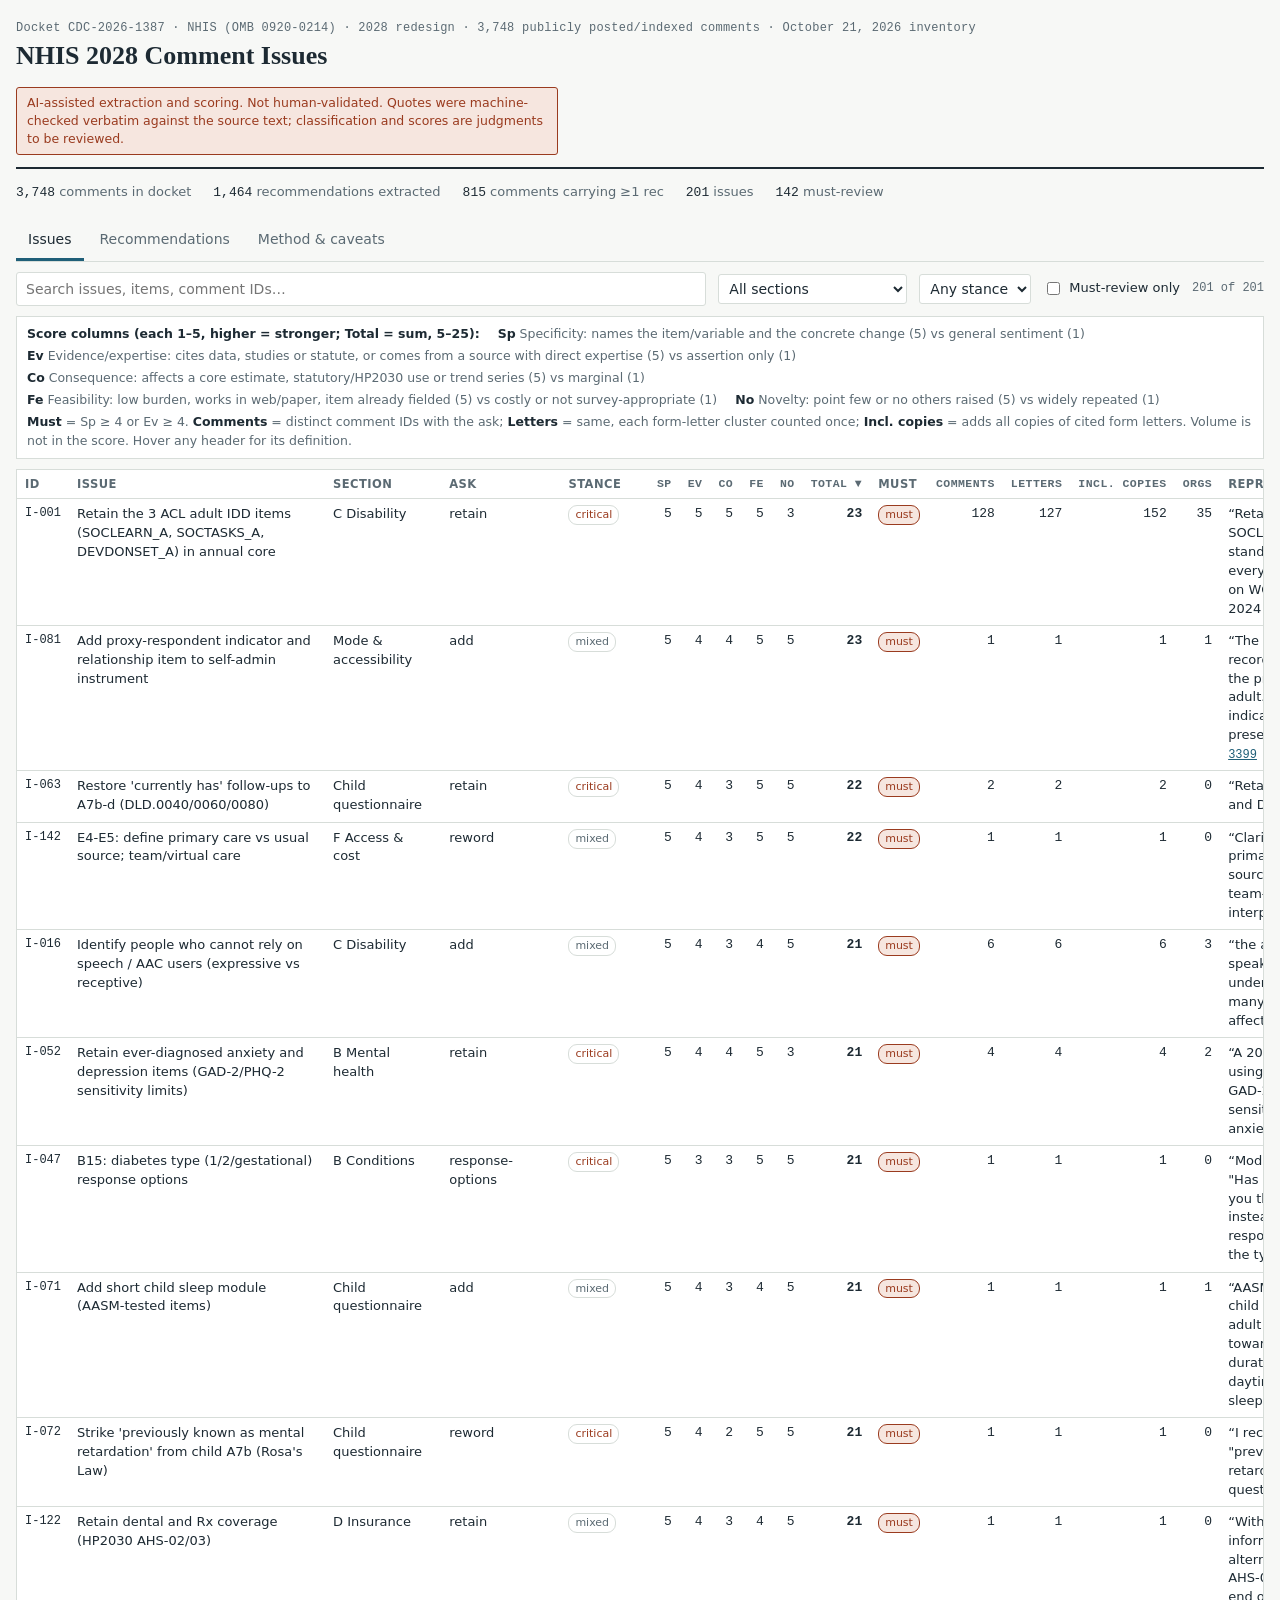
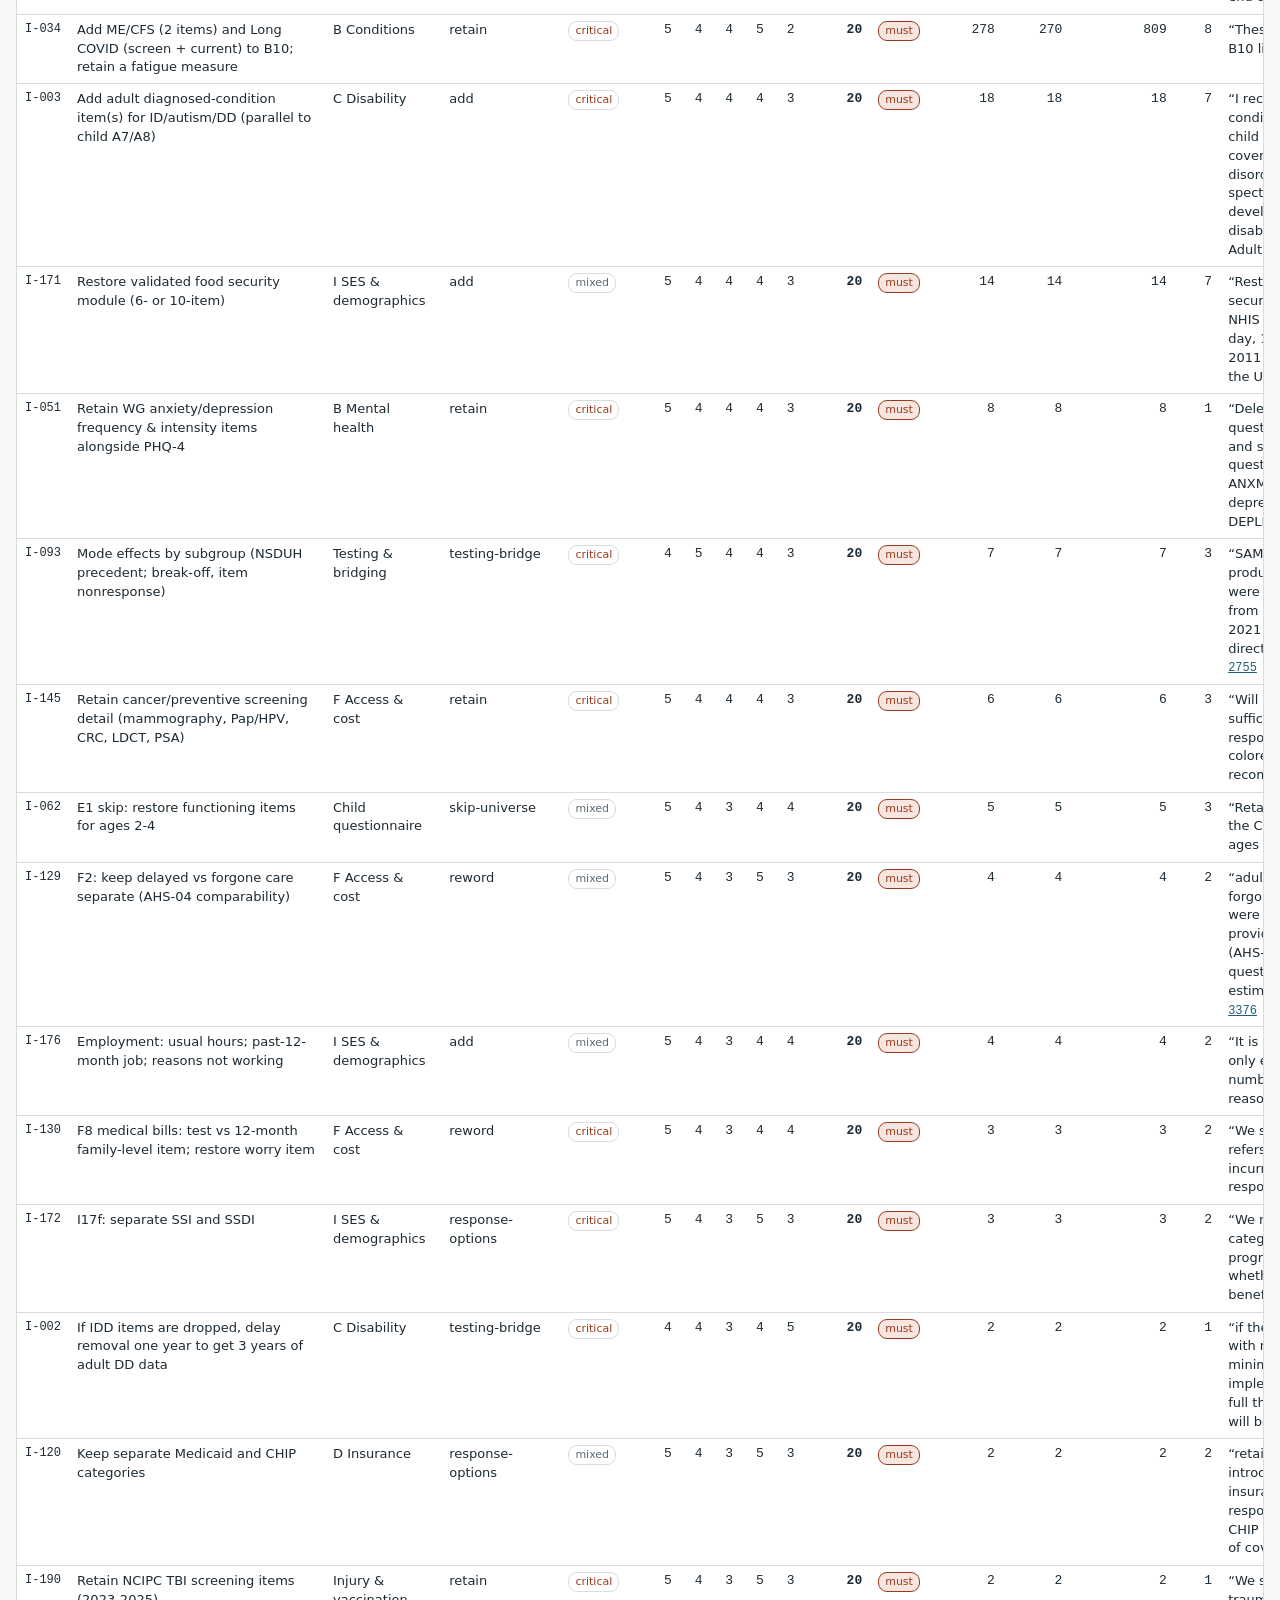
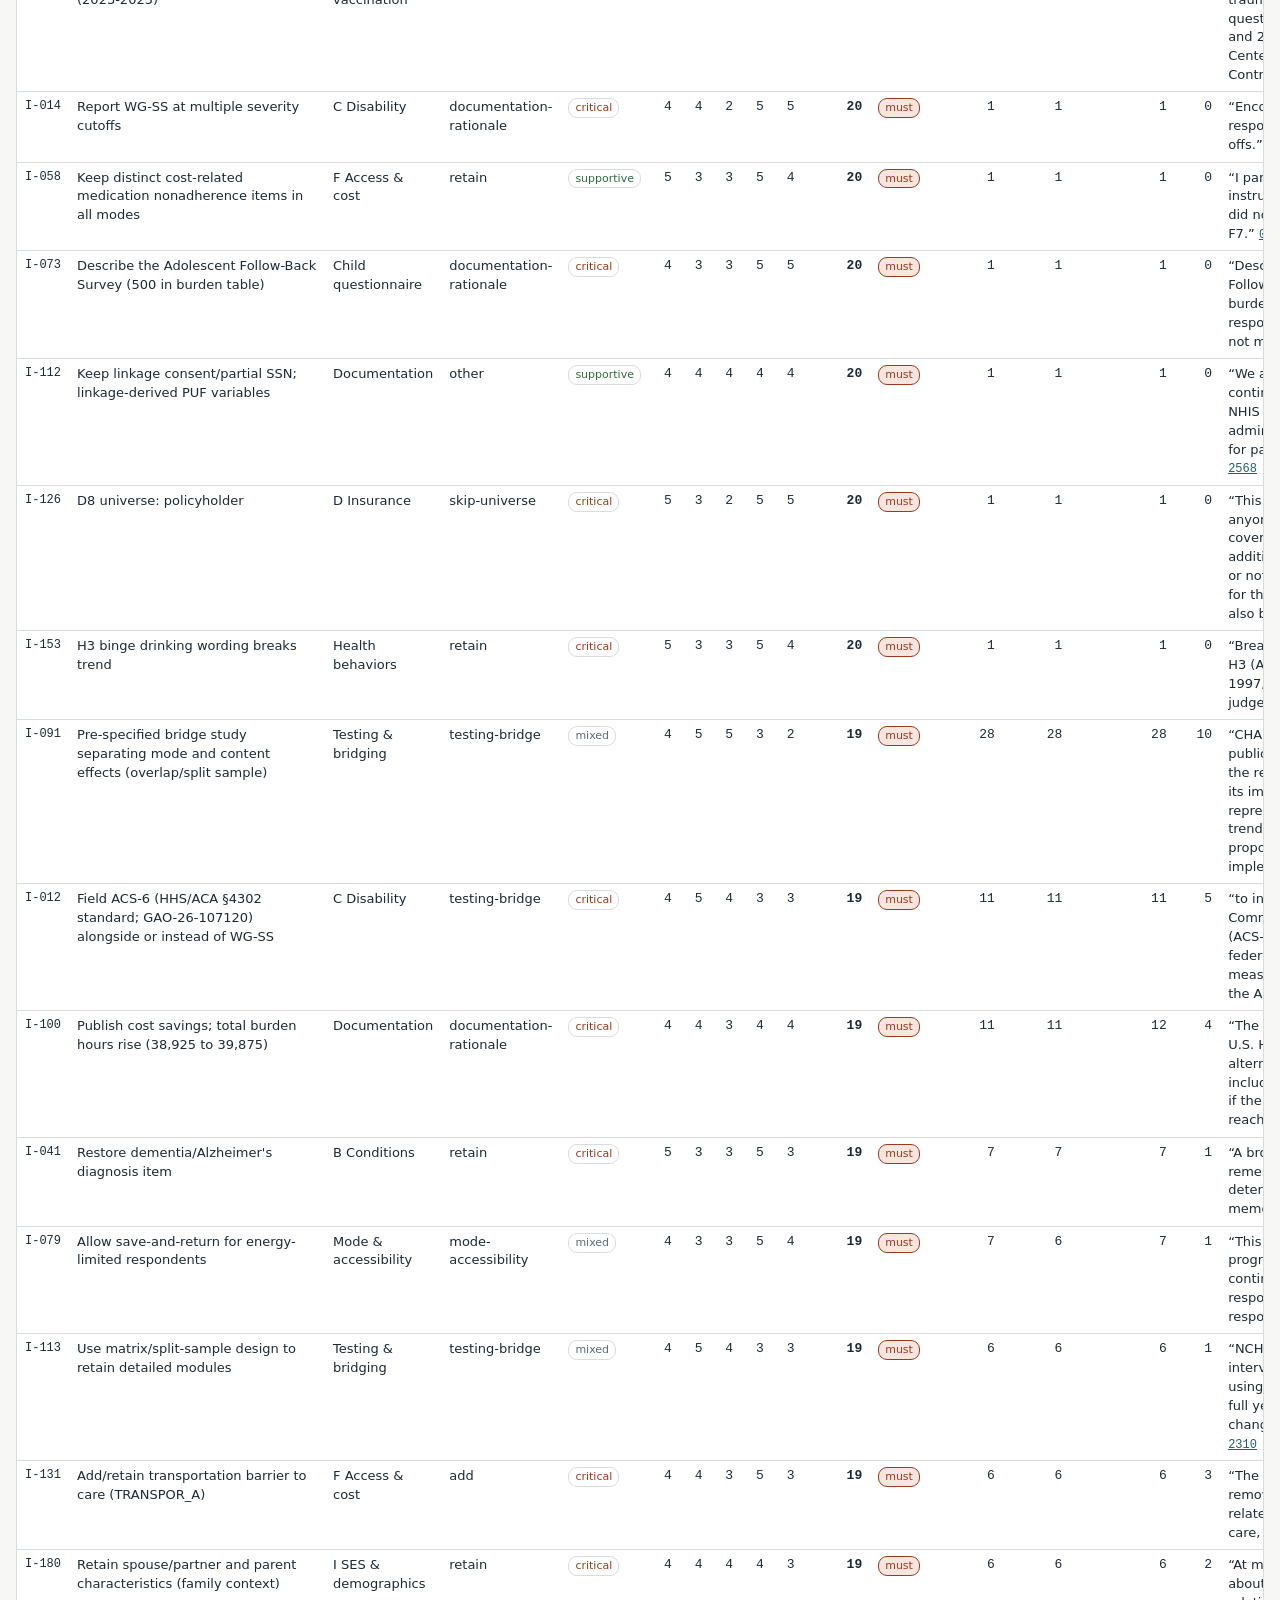
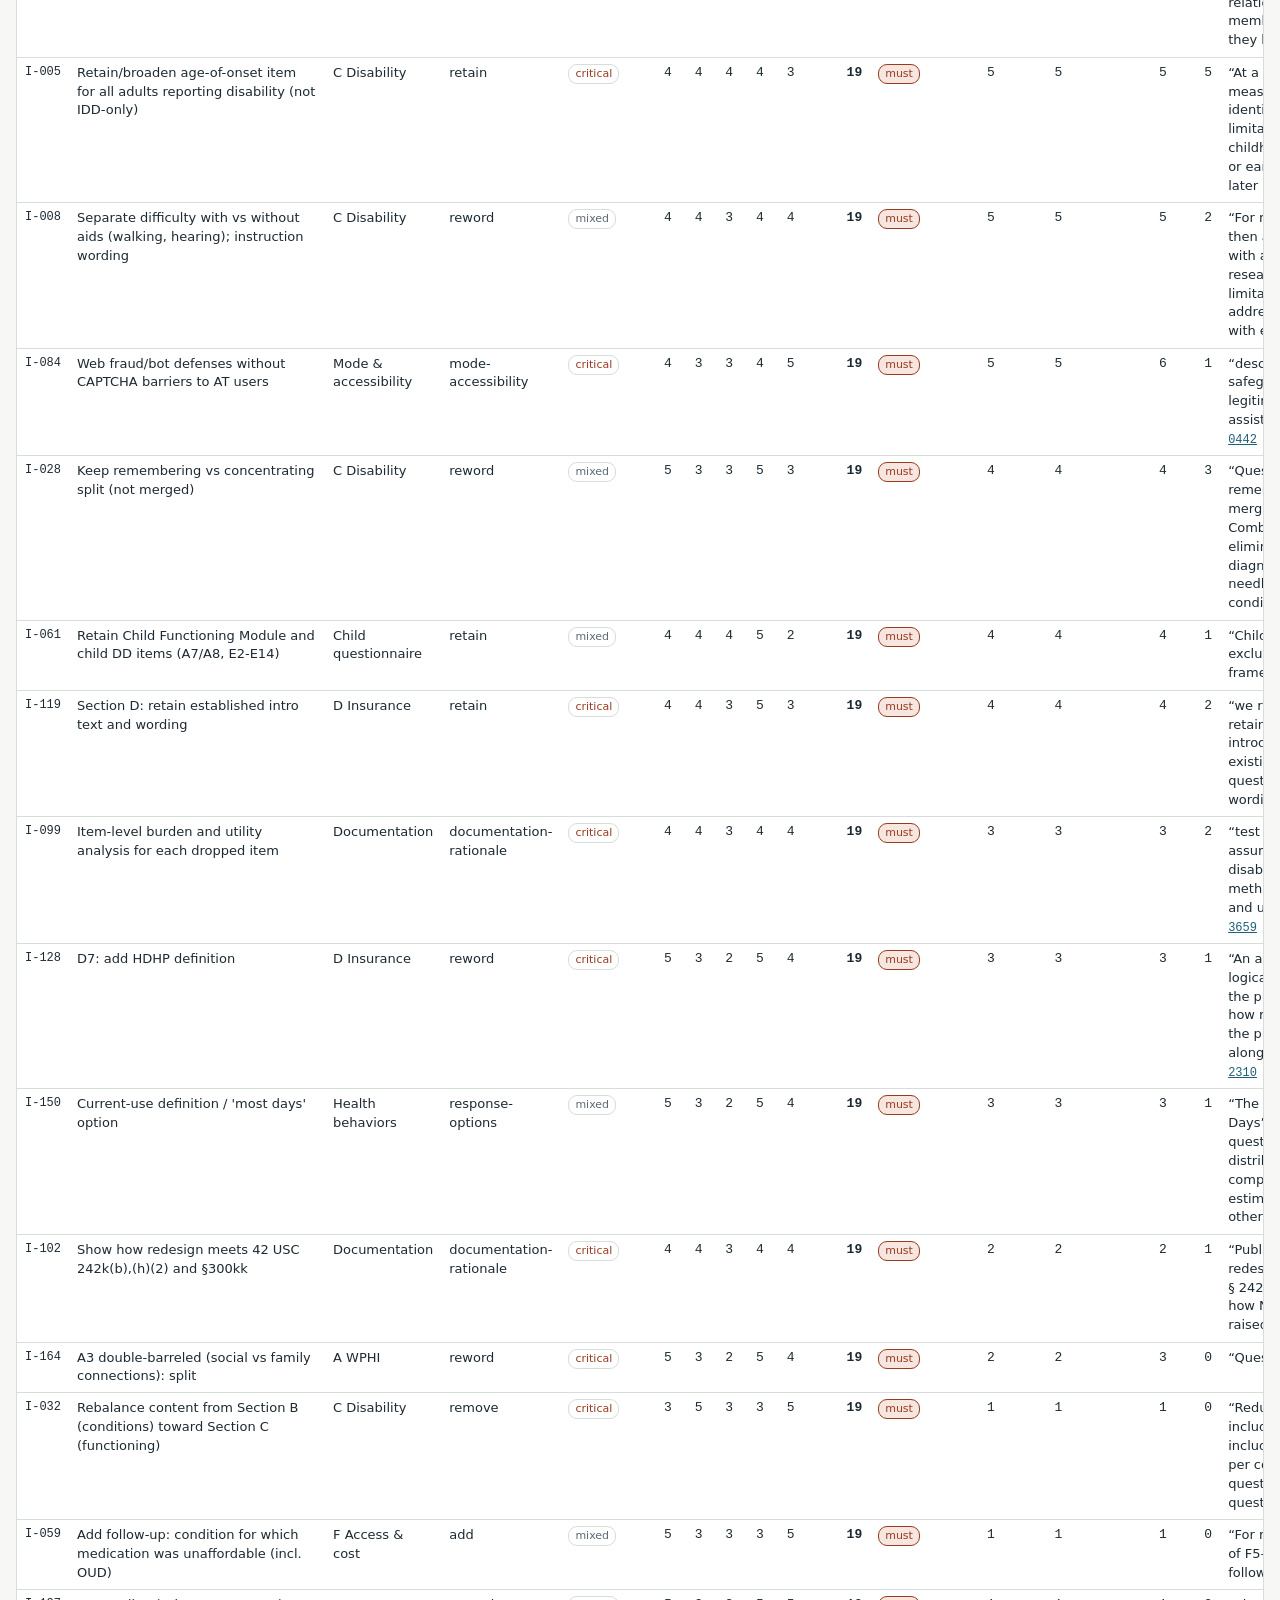
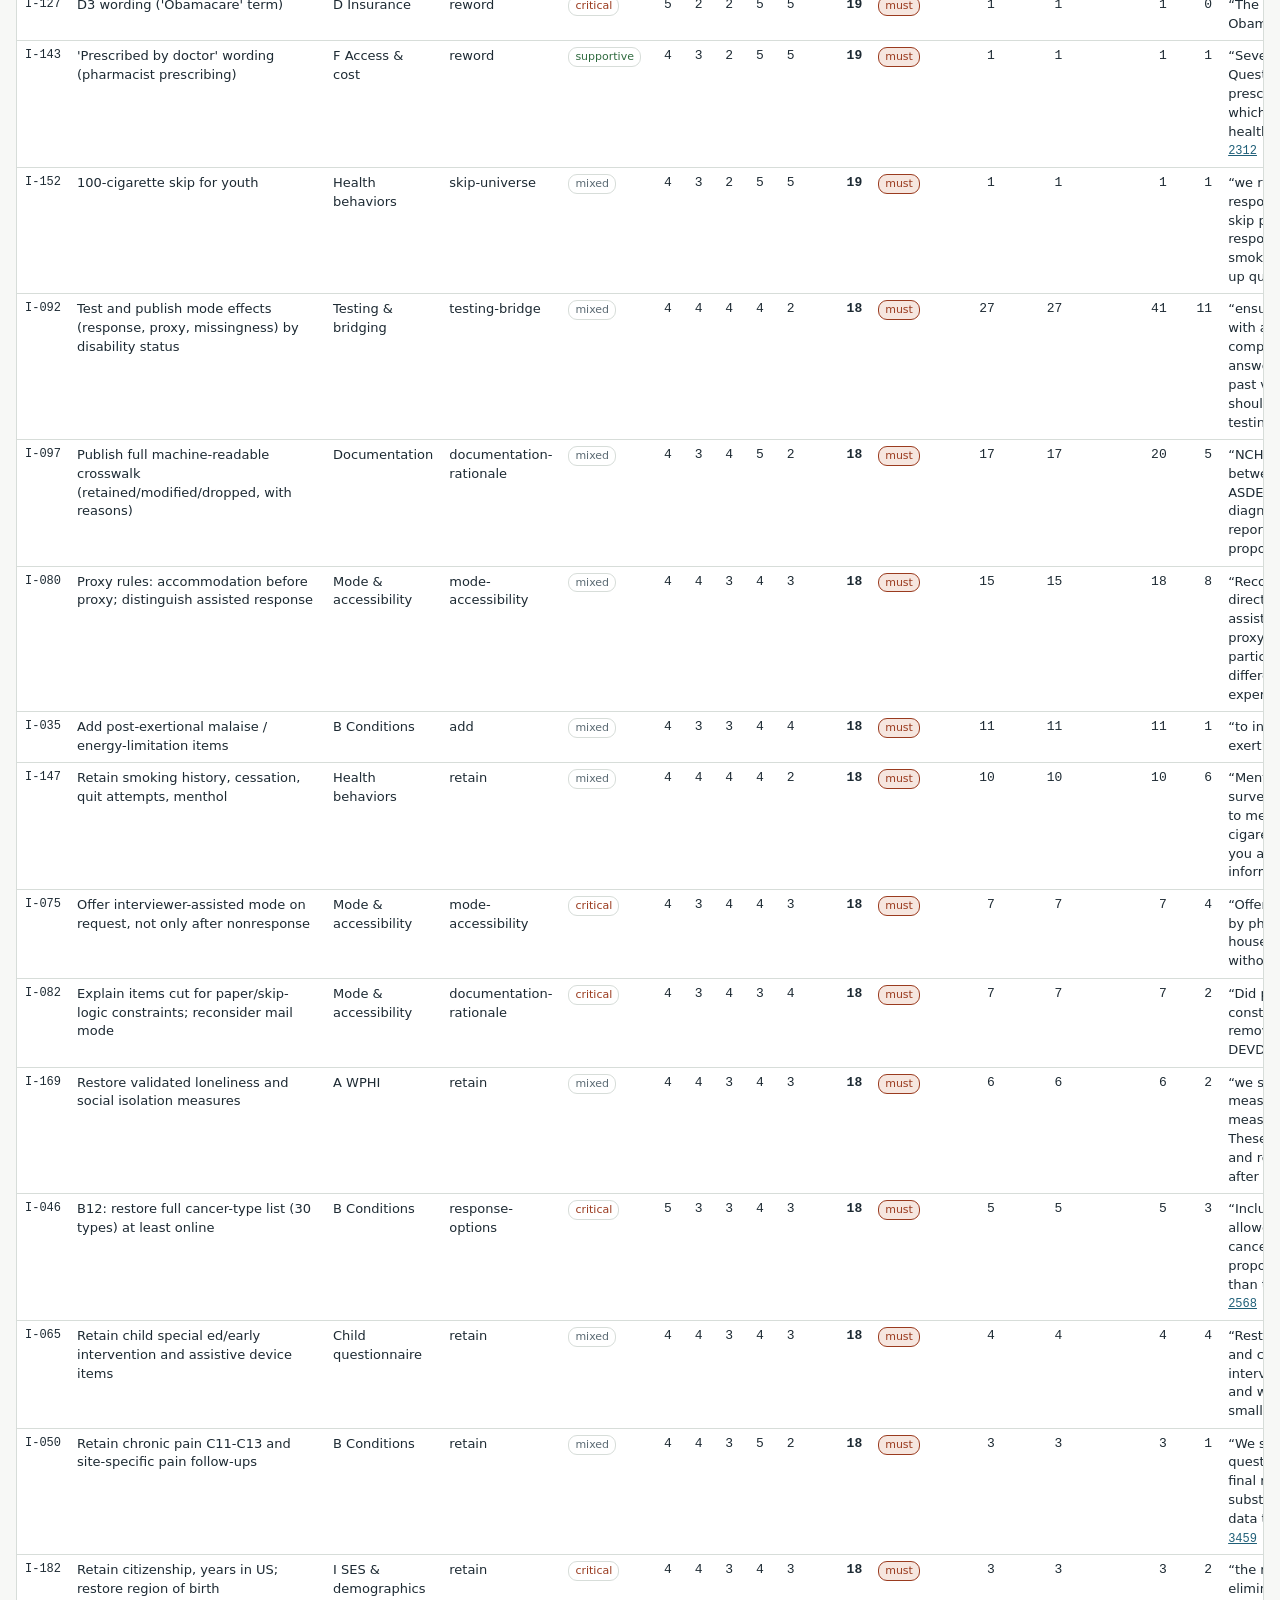
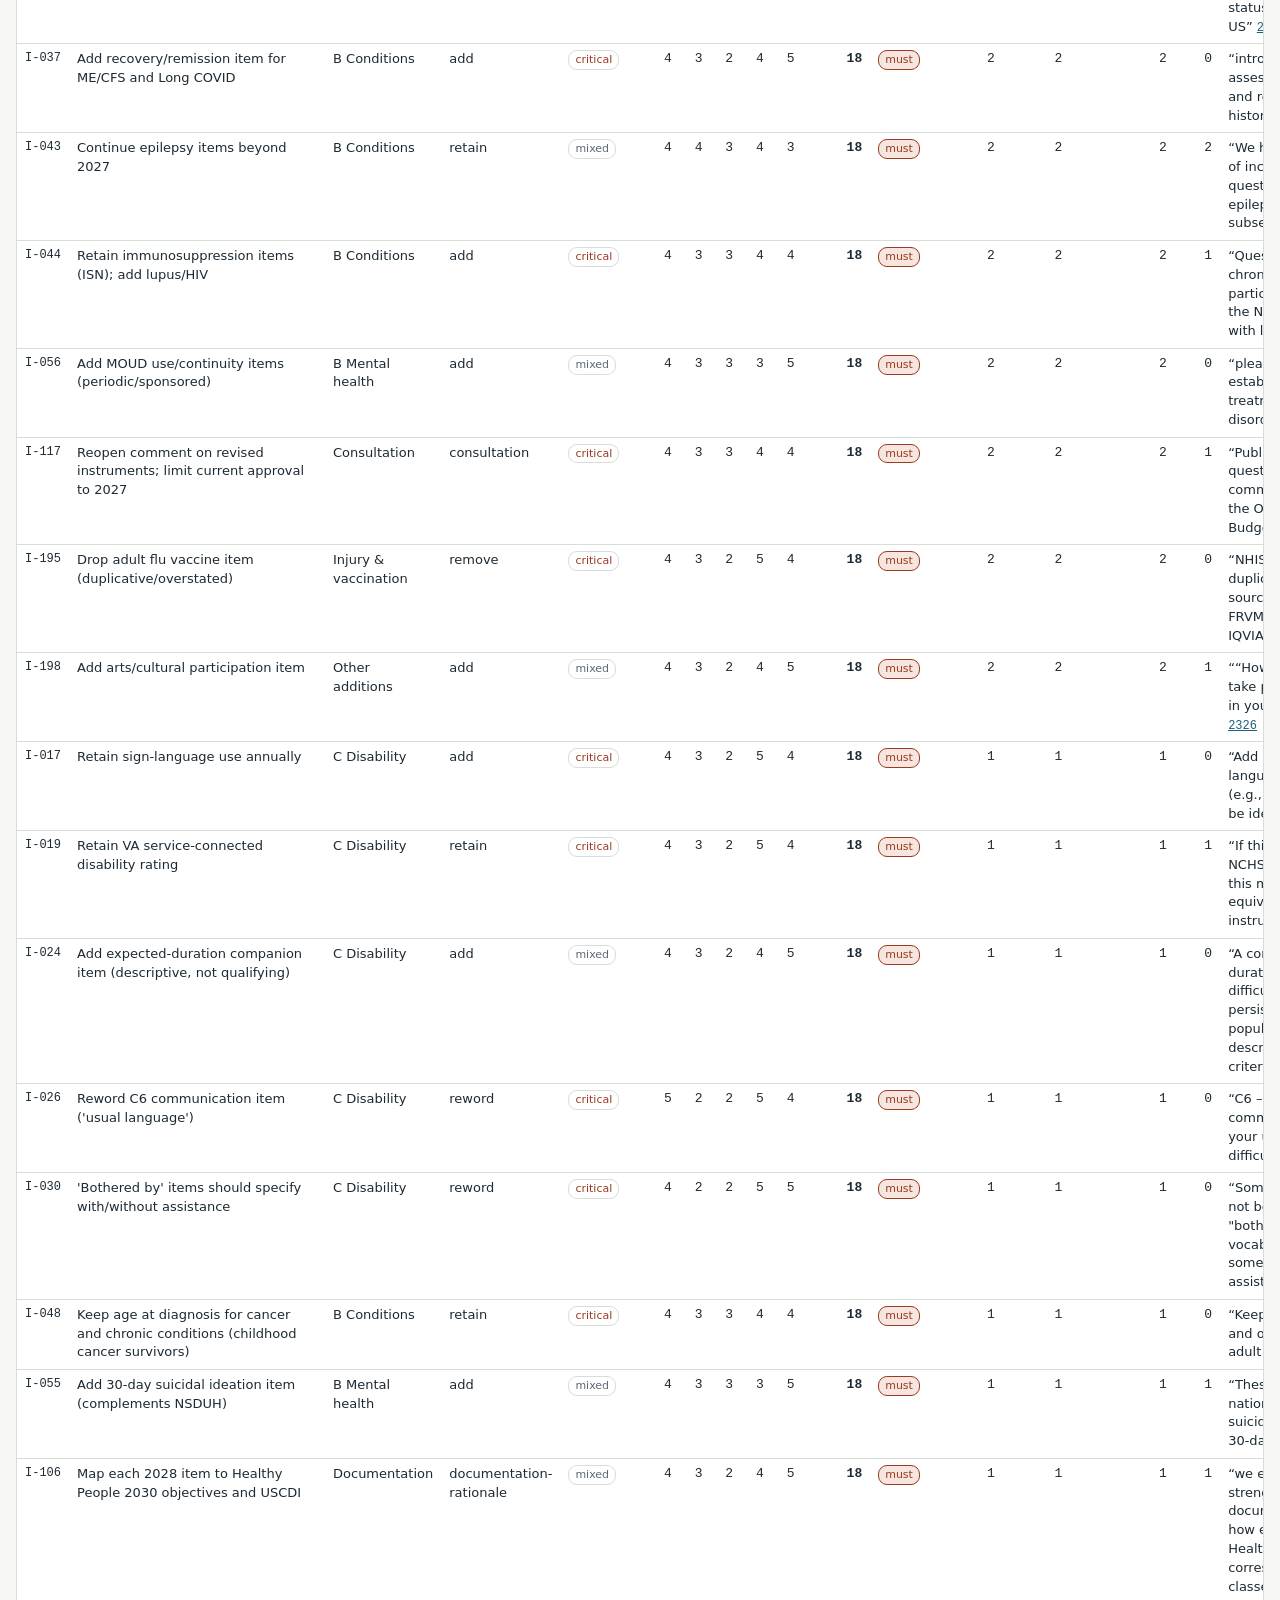
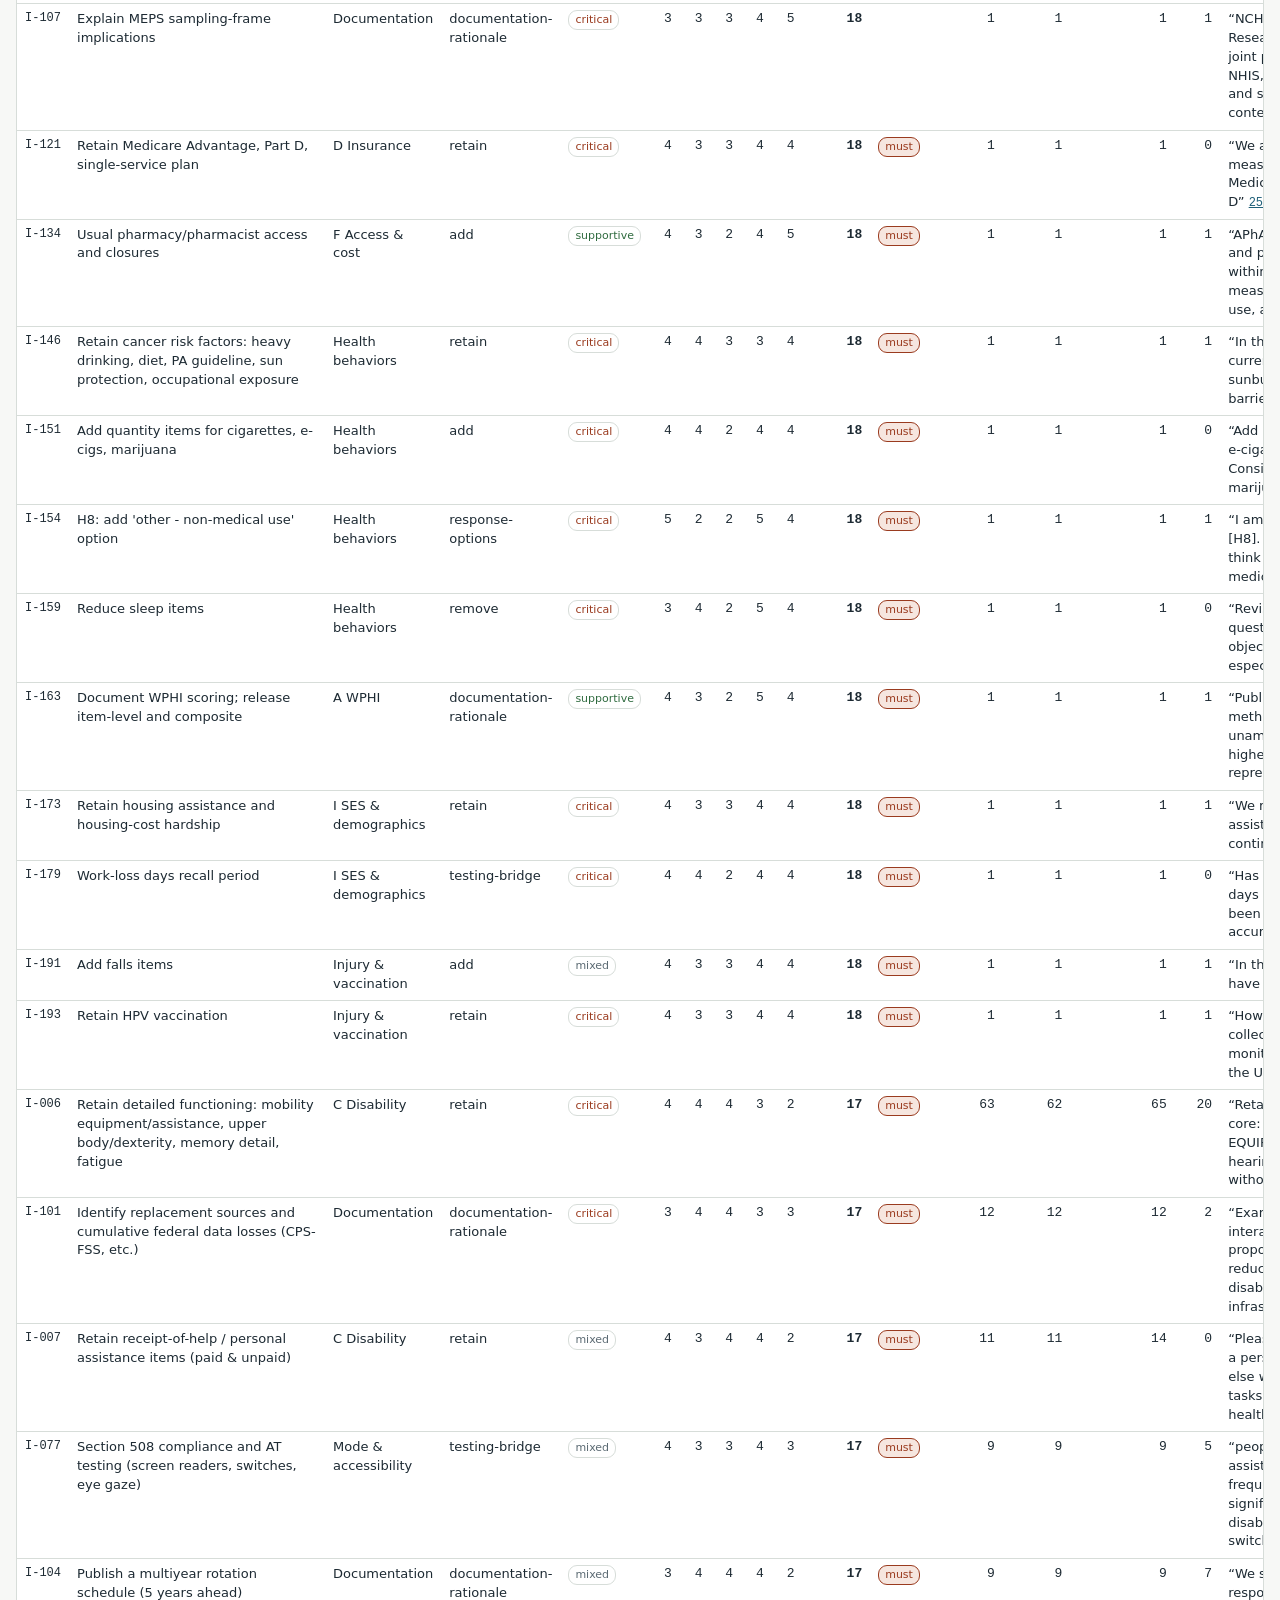
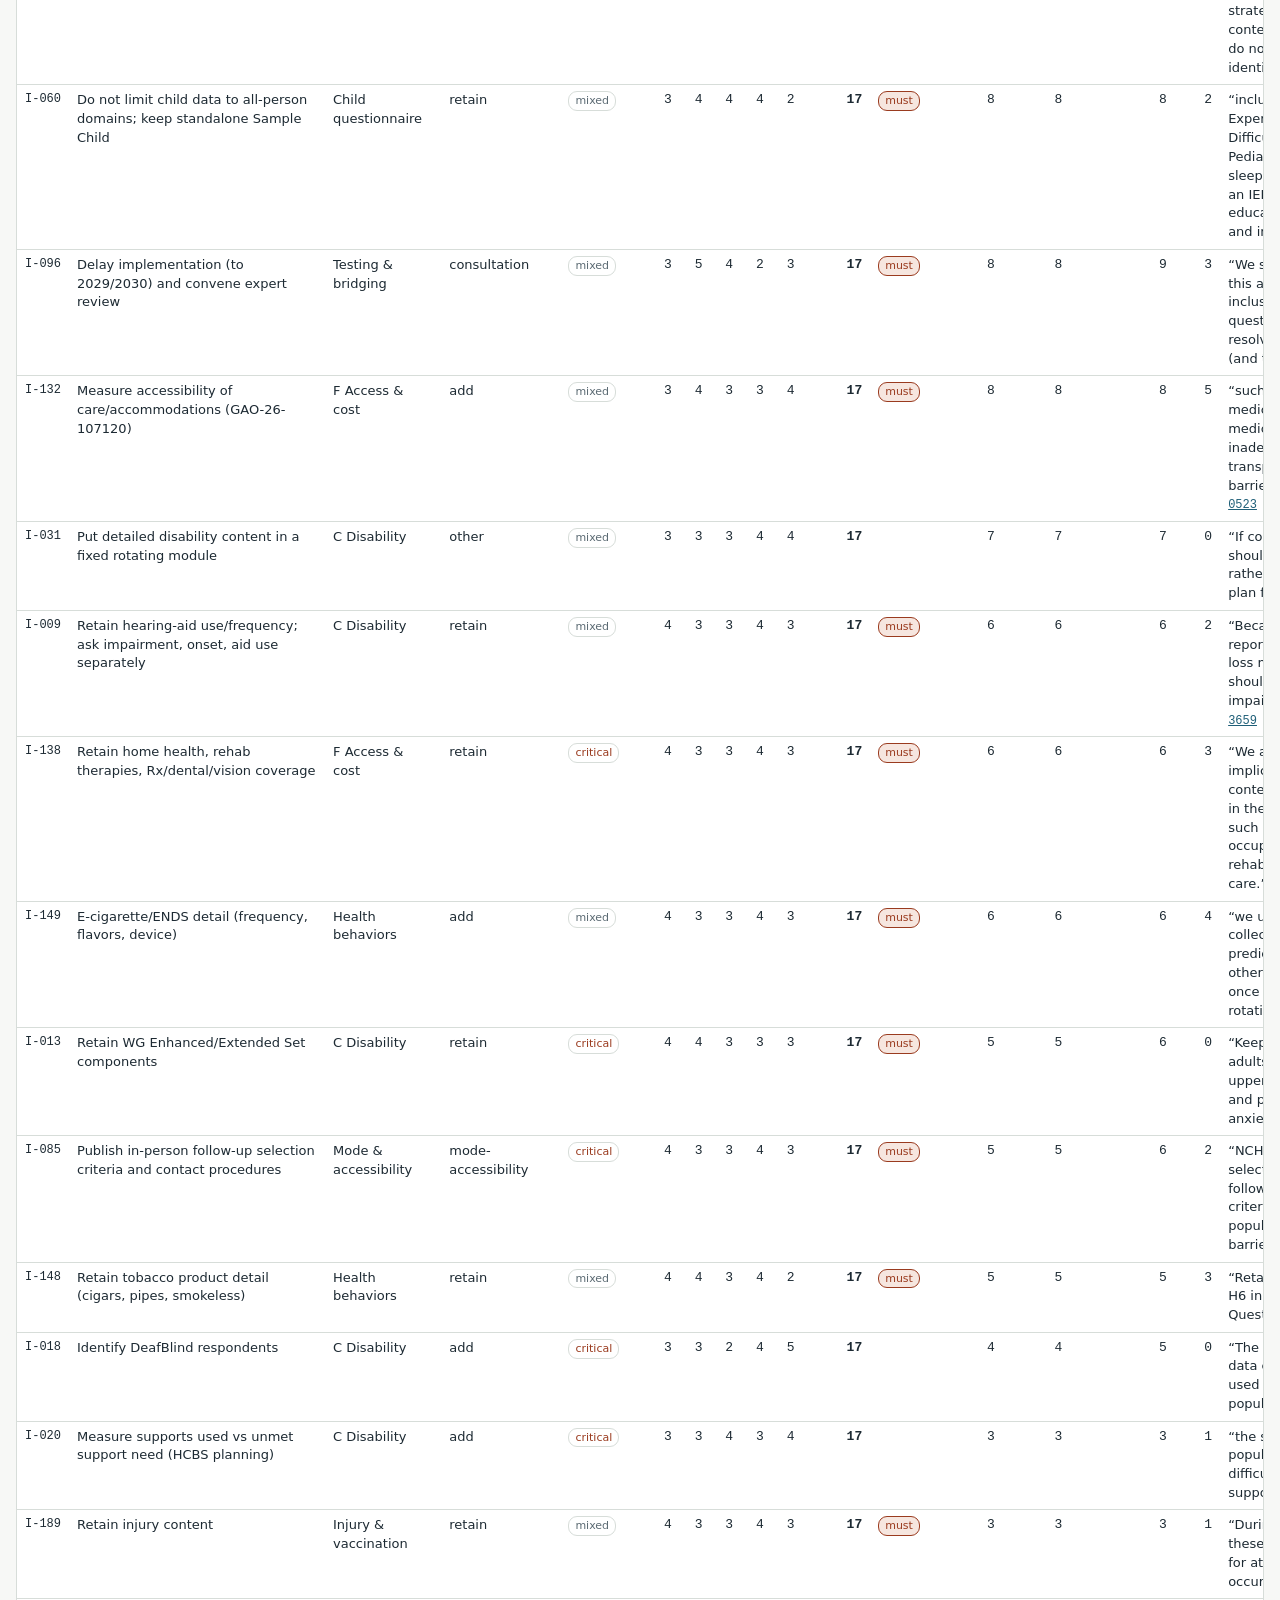
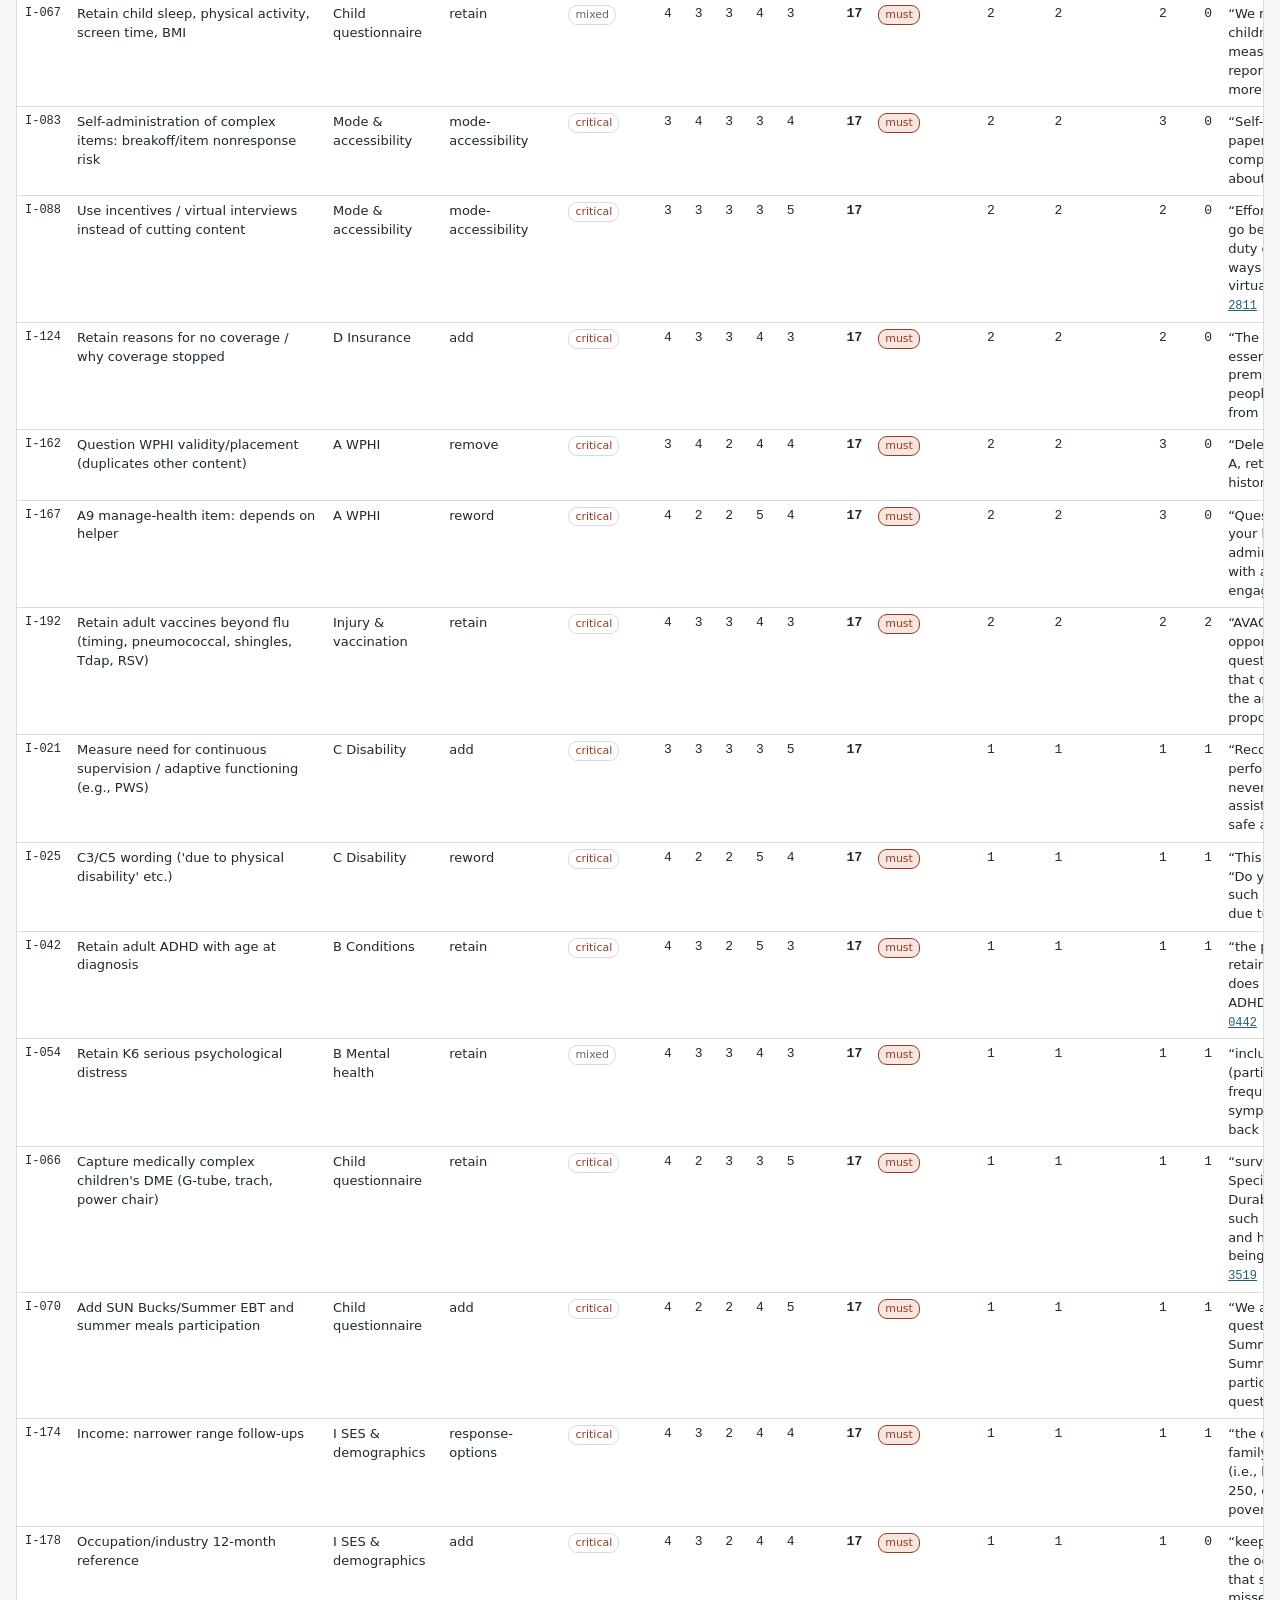
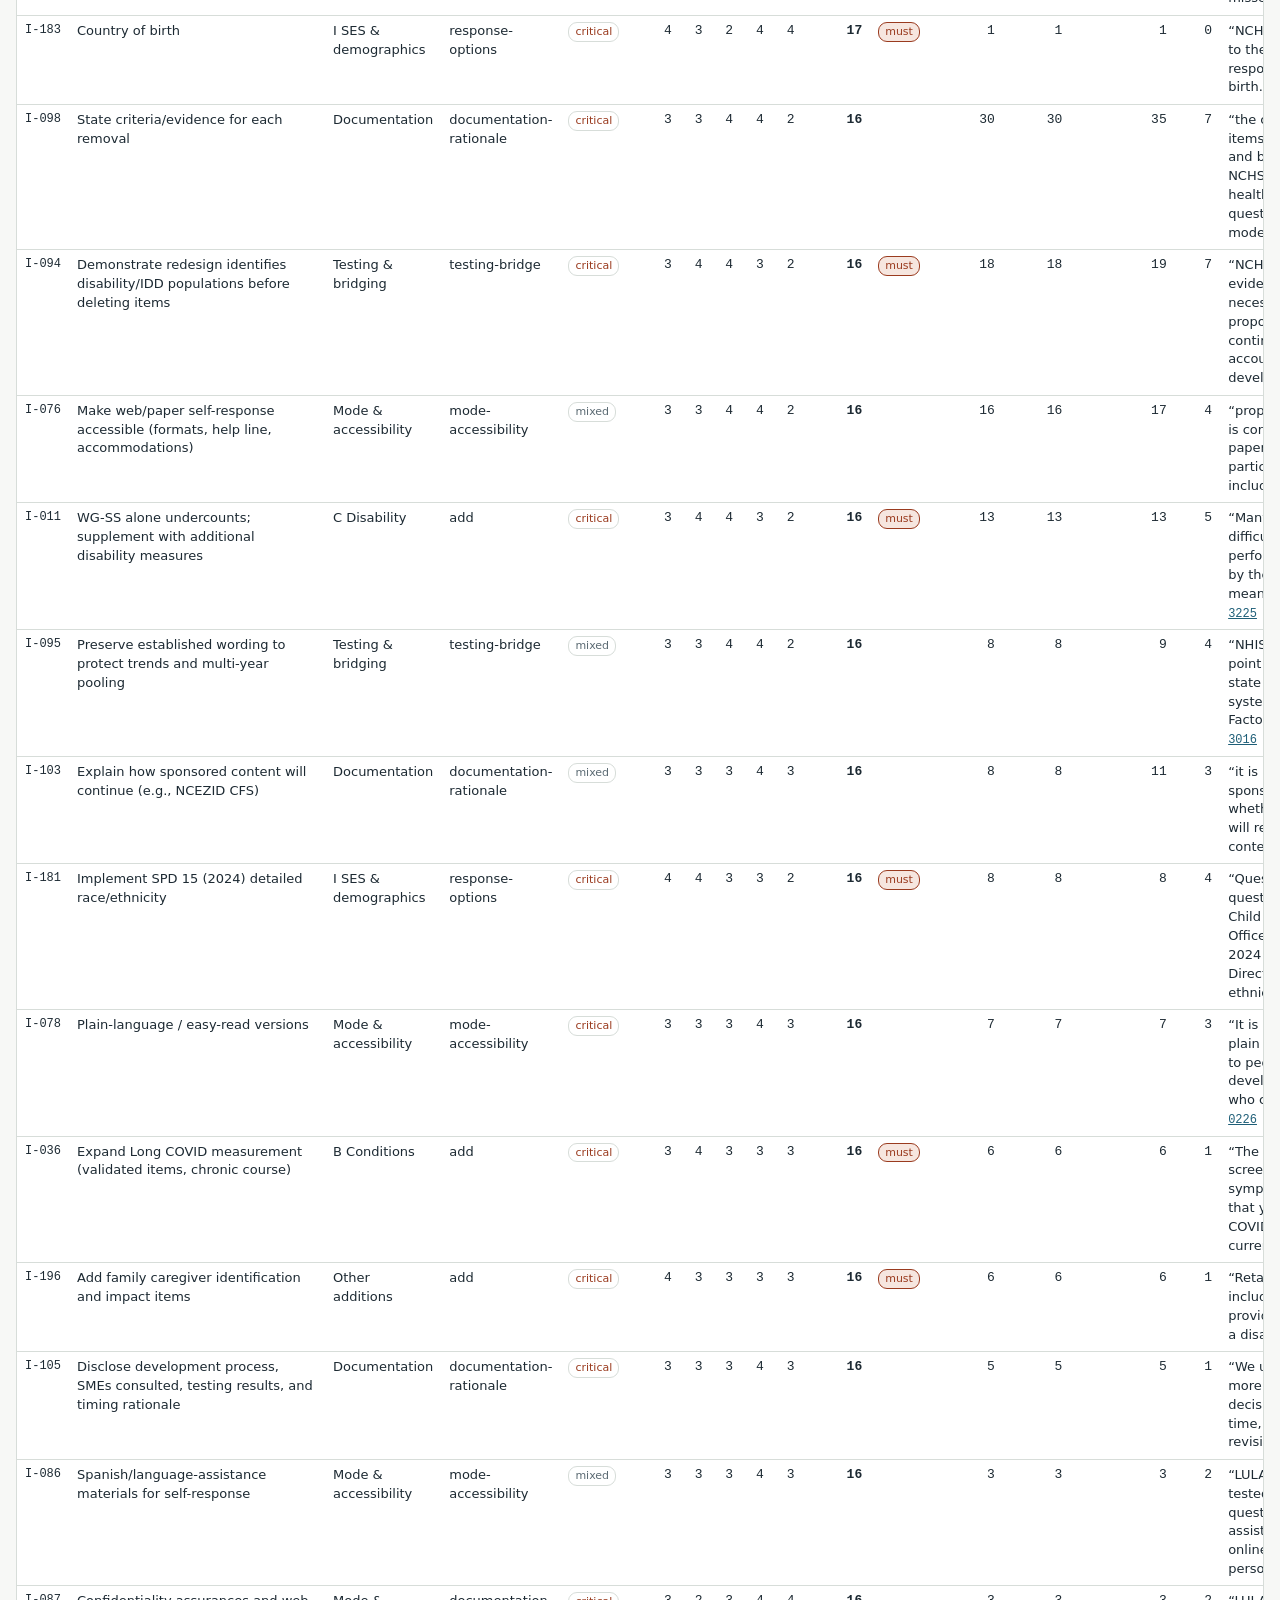
==== commit 433bb999: "V10.10.1 issue ledger: correct Oct 21 posted-index header, remove personal name in method narrative " ====
--- a/app/impact-issues.html
+++ b/app/impact-issues.html
@@ -1,13 +1,13 @@
 <!doctype html><html><head><meta charset=utf8><meta name=viewport content="width=device-width,initial-scale=1,viewport-fit=cover"><style>:root{color-scheme:light;box-sizing:border-box;padding-top:env(safe-area-inset-top,0px);padding-bottom:env(safe-area-inset-bottom,0px)}html{scroll-padding-top:env(safe-area-inset-top,0px)}body{margin:0;padding:0;font:14px -apple-system,BlinkMacSystemFont,sans-serif;background:#fff;color:#000}img{max-width:100%}[hidden]:not([hidden=until-found i]){display:none!important}</style></head><body>
 <title>NHIS 2028 Comment Issues</title>
 <meta name="claude:viewport-fit-sides" content="cover">
-<link rel="stylesheet" href="https://fonts.googleapis.com/css2?family=IBM+Plex+Sans:wght@400;500;600&family=IBM+Plex+Mono:wght@400;500&family=Source+Serif+4:opsz,wght@8..60,600&display=swap">
+
 <style>
 /* Layout: a working ledger — header strip, tab bar, filter row, dense sortable table with expandable rows */
 :root{
   --bg:#f7f8f6; --surface:#ffffff; --ink:#1d2a33; --muted:#5b6a73; --rule:#d7ddd9;
   --accent:#1f5f78; --accent-soft:#e3eef2; --flag:#9a3b1f; --flag-soft:#f6e6df; --ok:#2f6b3f;
-  --f-display:"Source Serif 4", Georgia, serif; --f-body:"IBM Plex Sans", system-ui, sans-serif; --f-mono:"IBM Plex Mono", ui-monospace, monospace;
+  --f-display:Georgia, "Times New Roman", serif; --f-body:system-ui, -apple-system, "Segoe UI", Arial, sans-serif; --f-mono:ui-monospace, Consolas, "Courier New", monospace;
 }
 @media (prefers-color-scheme: dark){:root:not([data-theme="light"]){
   --bg:#12181c; --surface:#192127; --ink:#e3e9ec; --muted:#9aa9b1; --rule:#2c3840;
@@ -61,7 +61,7 @@
 <div class="wrap">
 <header>
   <div>
-    <div class="docket">Docket CDC-2026-1387 · NHIS (OMB 0920-0214) · 2028 redesign · comments through Oct 20, 2026</div>
+    <div class="docket">Docket CDC-2026-1387 · NHIS (OMB 0920-0214) · 2028 redesign · 3,748 publicly posted/indexed comments · October 21, 2026 inventory</div>
     <h1>NHIS 2028 Comment Issues</h1>
   </div>
   <div class="caveat">AI-assisted extraction and scoring. Not human-validated. Quotes were machine-checked verbatim against the source text; classification and scores are judgments to be reviewed.</div>
@@ -114,14 +114,14 @@
 </section>
 
 <section id="view-method" class="method" hidden><h2>What was read</h2>
-<p>All 3,748 comments. The reading unit was one representative per form-letter cluster, every unclustered comment, the novel text of every clustered copy (word-level diff against its representative; 1,305 copies had added text), and every readable attachment in full (174 attachment texts). 3,642 of 3,748 comments are covered by at least one extracted recommendation, directly or as a copy of a cited representative. The other 106 contain no actionable ask (personal narrative only, general opposition, or an attachment with no ask).</p>
+<p>All 3,748 publicly posted/indexed comments in the October 21, 2026 inventory. The reading unit was one representative per form-letter cluster, every unclustered comment, the novel text of every clustered copy (word-level diff against its representative; 1,305 copies had added text), and every readable attachment in full (174 attachment texts). 3,642 of 3,748 comments are covered by at least one extracted recommendation, directly or as a copy of a cited representative. The other 106 contain no actionable ask (personal narrative only, general opposition, or an attachment with no ask).</p>
 <h2>Unreadable or non-substantive attachments</h2>
 <ul>
 <li>No text (photographs): CDC-2026-1387-0415, -0735, -2398 (two files).</li>
 <li>OCR unreadable: -2128.</li>
 <li>Copies of the Federal Register notice only: -1868, -1893, -1902. Unrelated 2021 op-ed: -1987.</li>
 <li>Evidence only, no further asks: -2936 (published Long COVID studies), -3437 (the commenter's NHIS-based COPD papers), -3171 (arts-and-health fact sheet).</li>
-<li>-2943 is an exact duplicate of -2645 (Safranek). It is not counted separately.</li>
+<li>Comment -2943 reproduces comment -2645; their duplicate wording is counted once for recommendation-text screening, while both public comment records remain in the full 3,748-submission corpus.</li>
 </ul>
 <h2>Volume columns (kept out of the score)</h2>
 <ul>
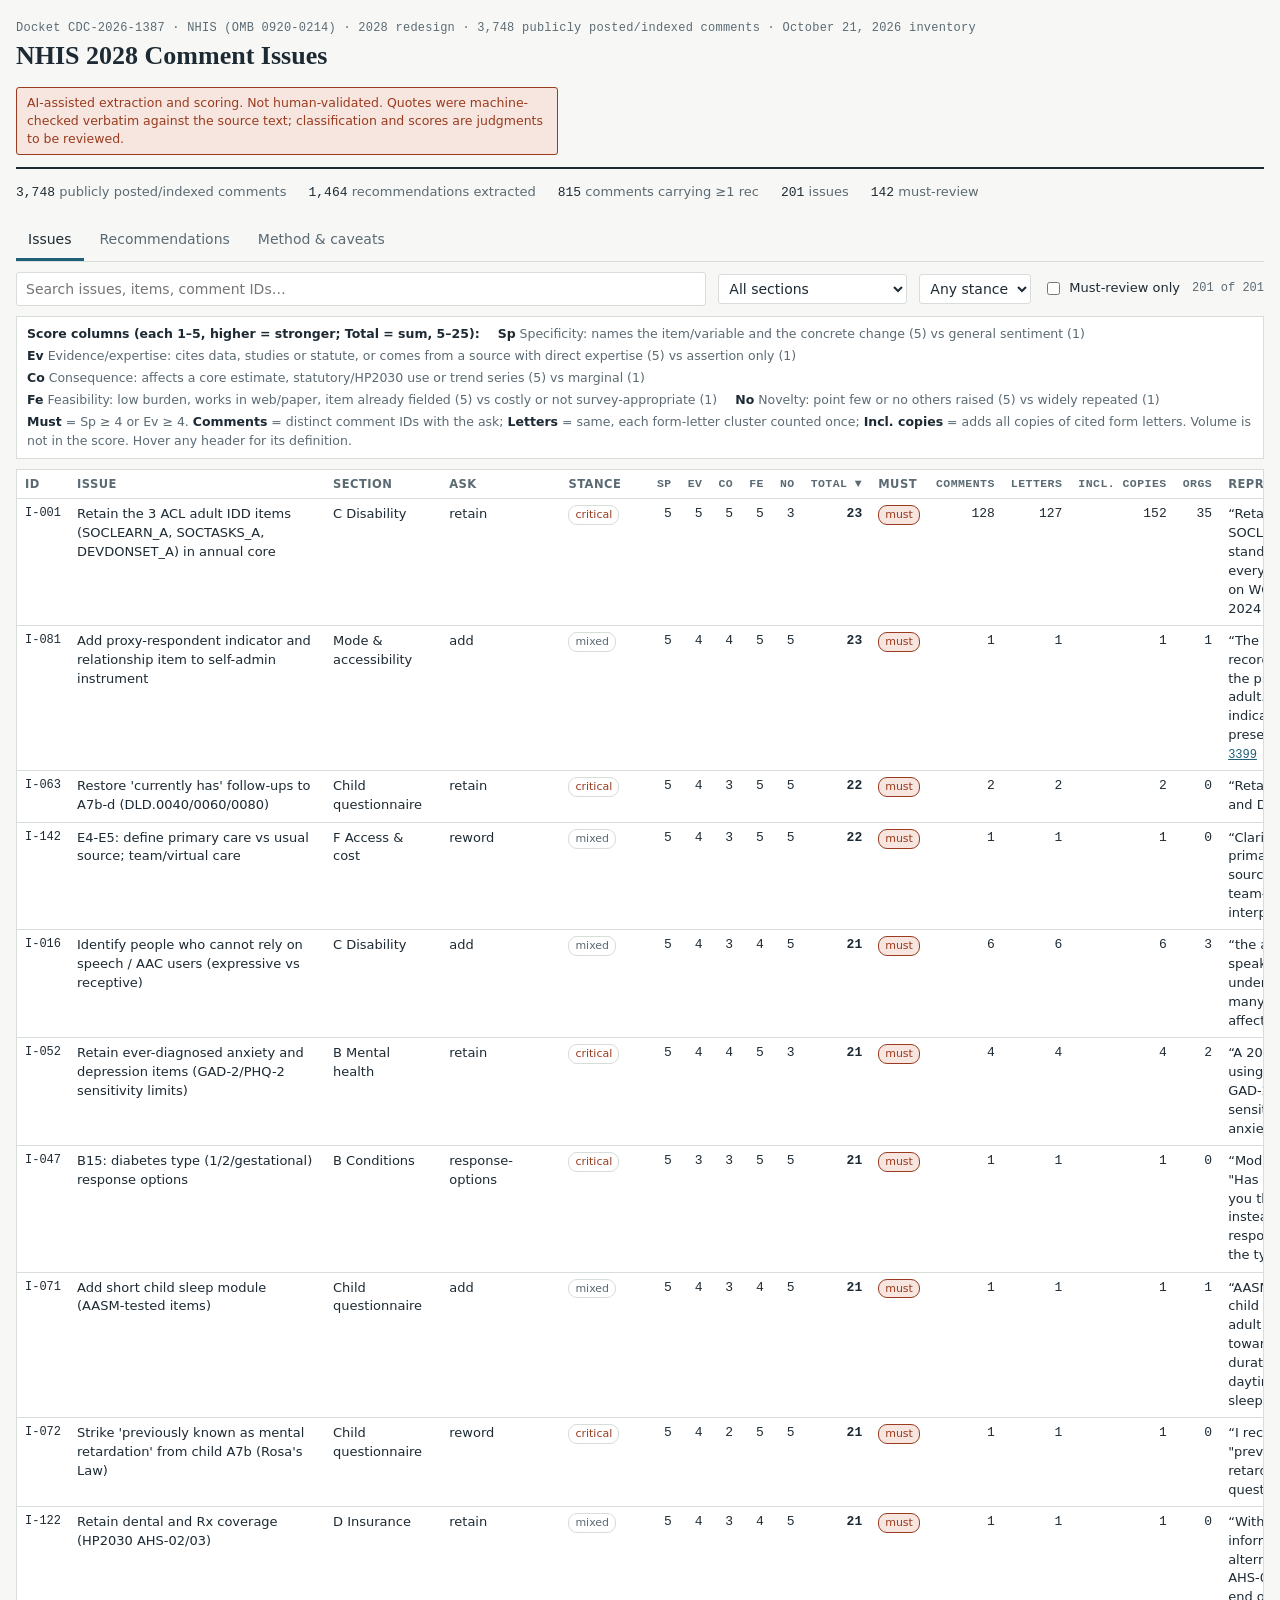
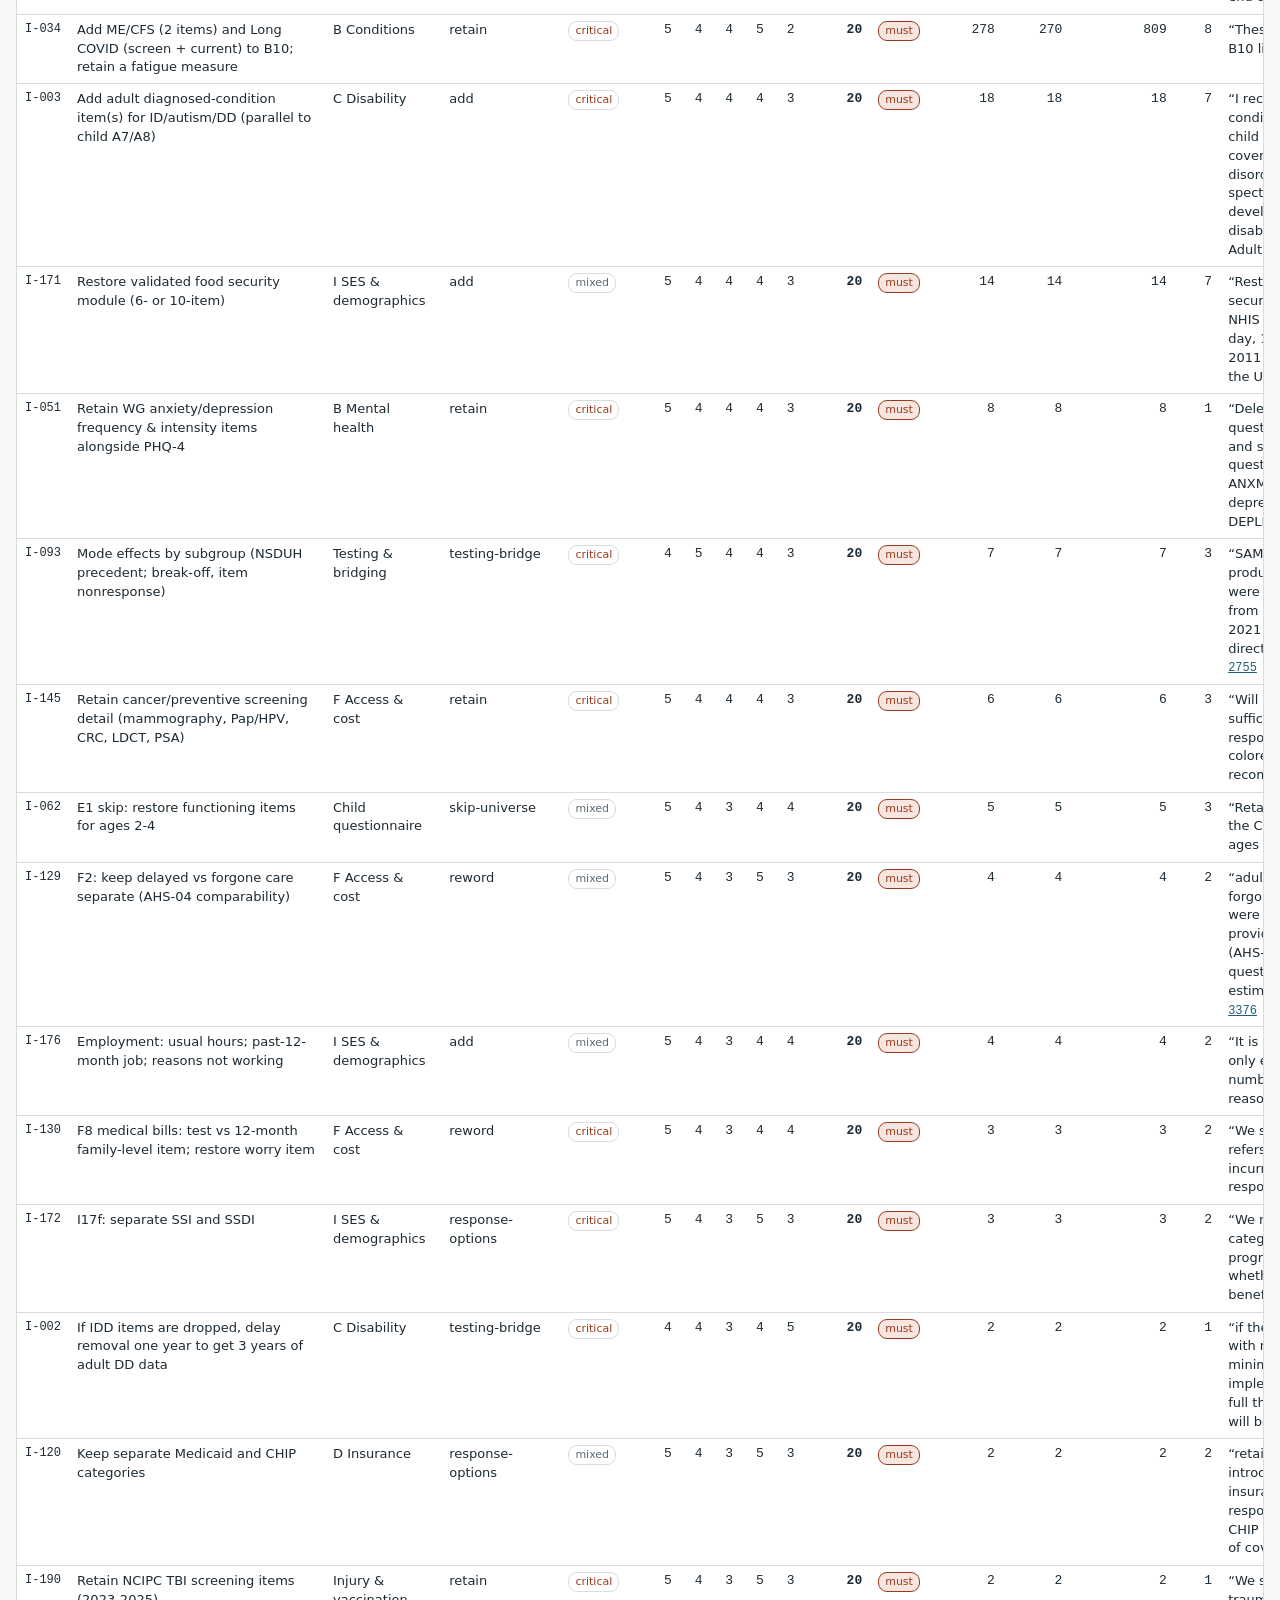
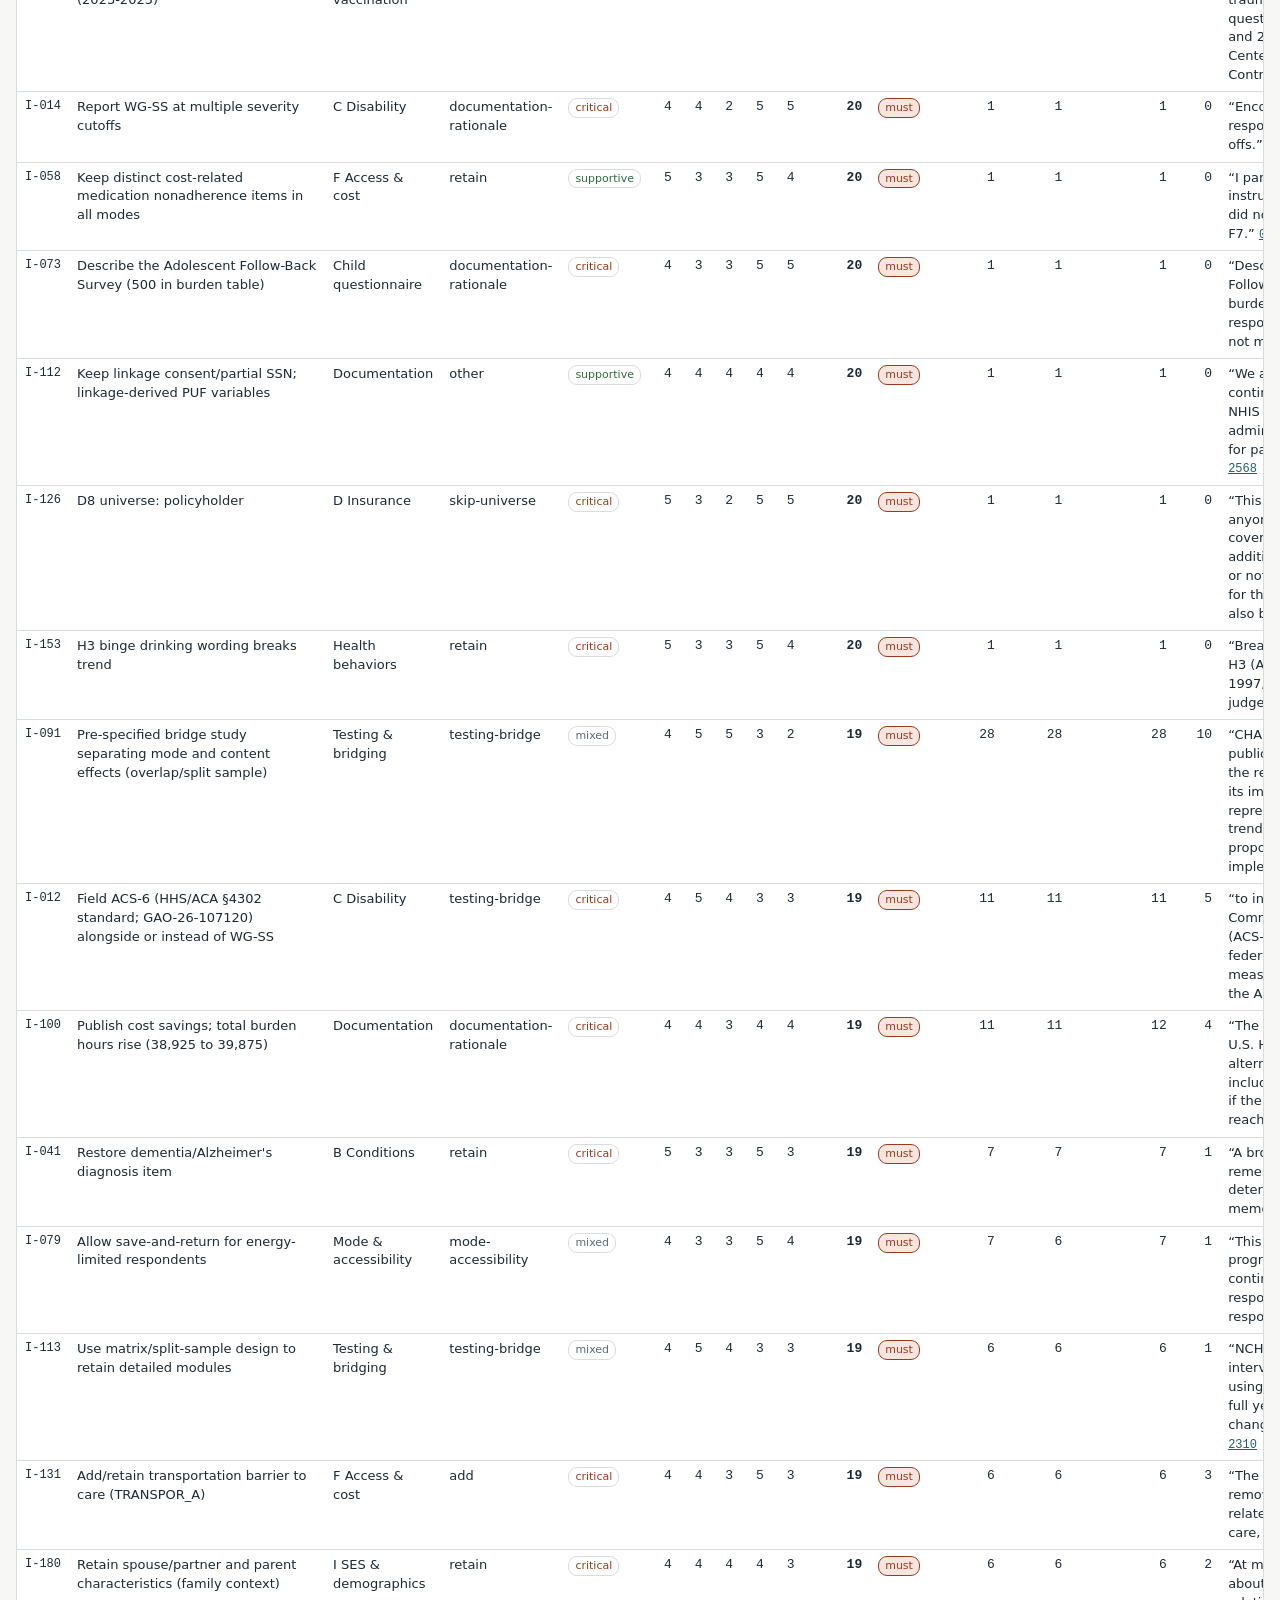
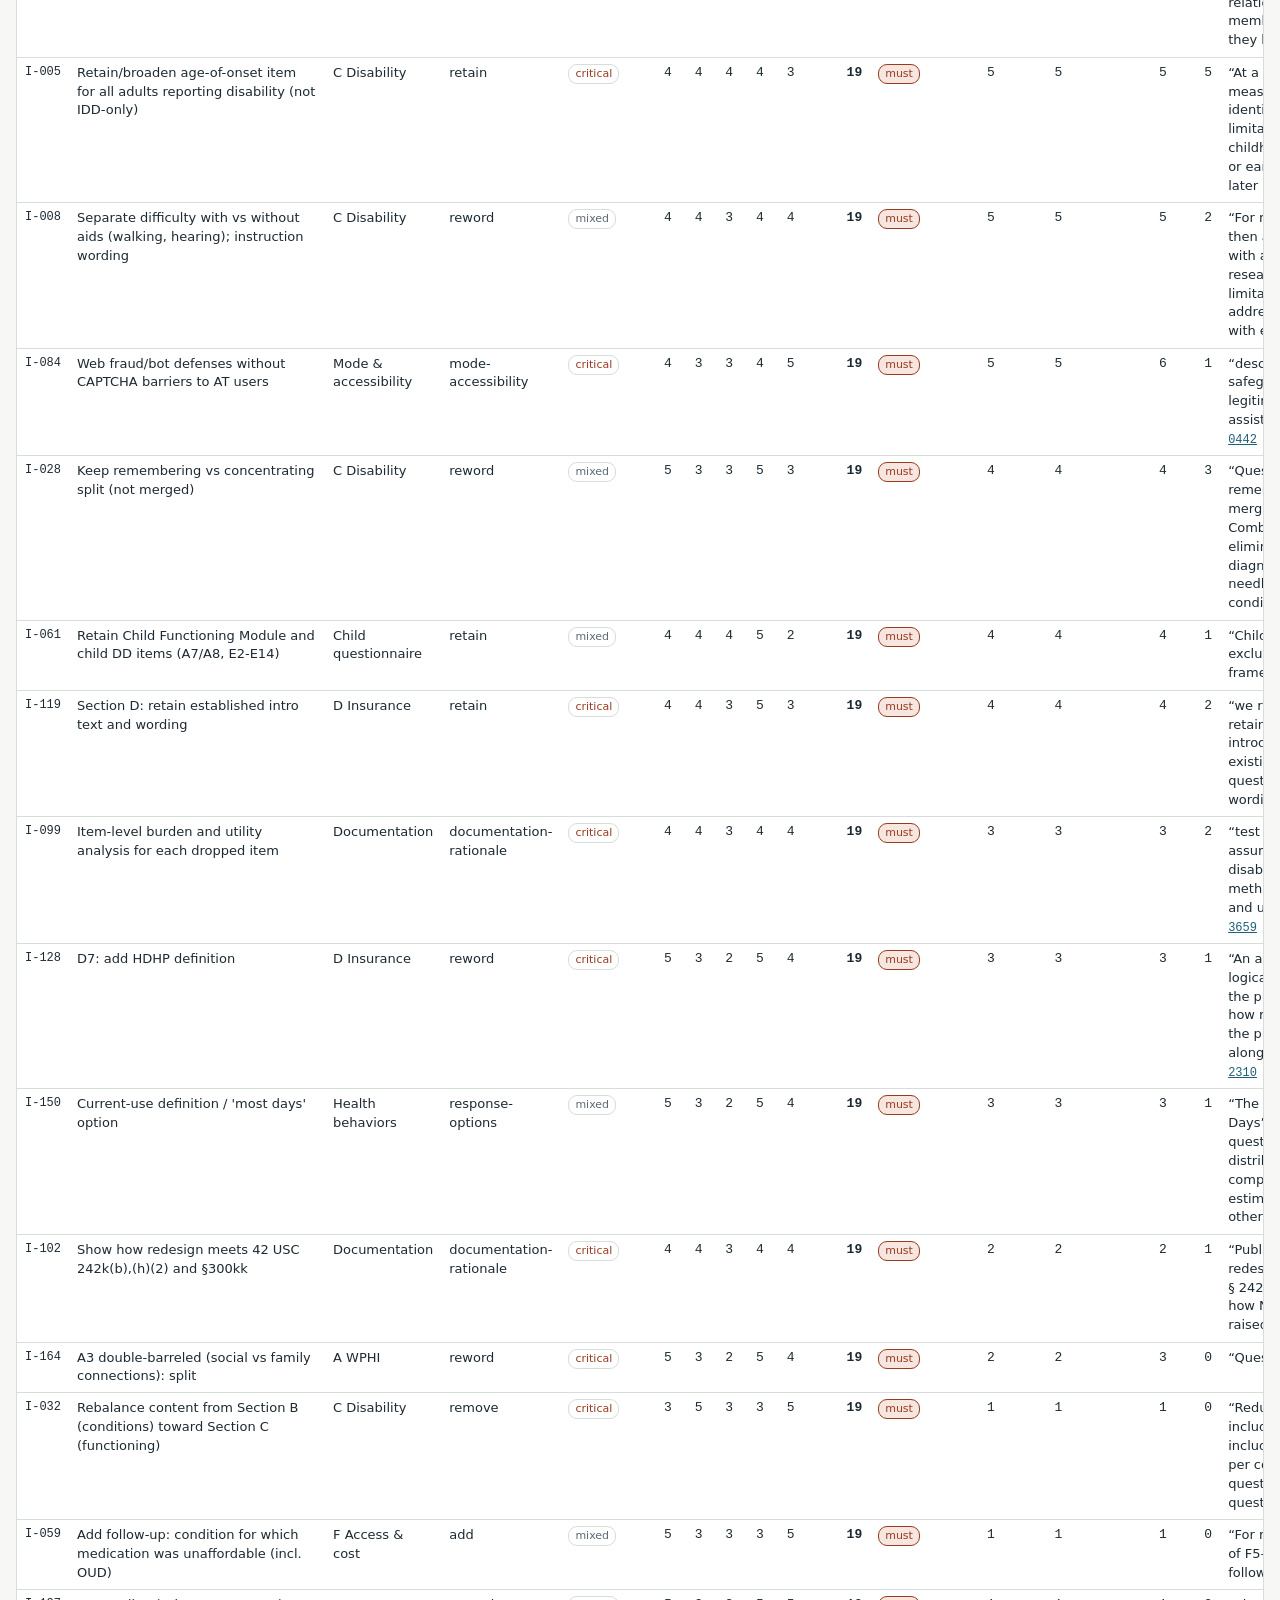
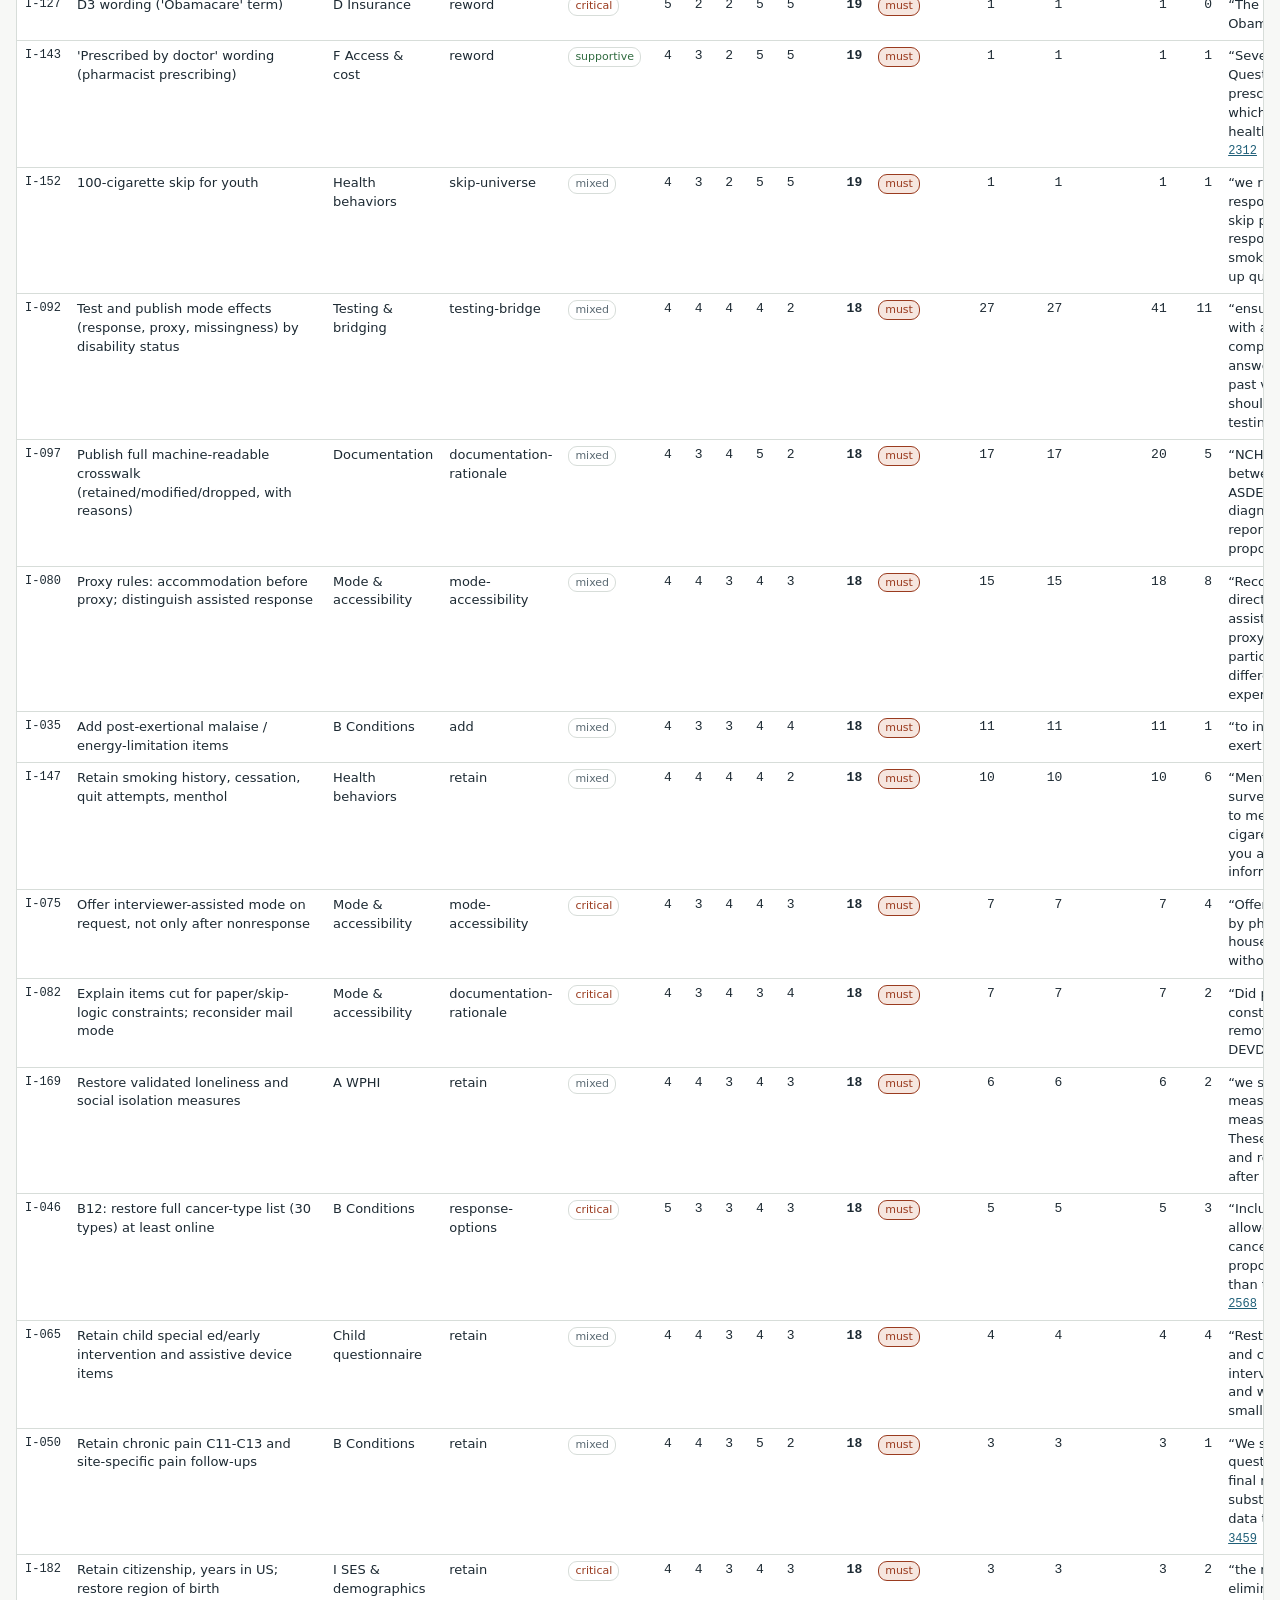
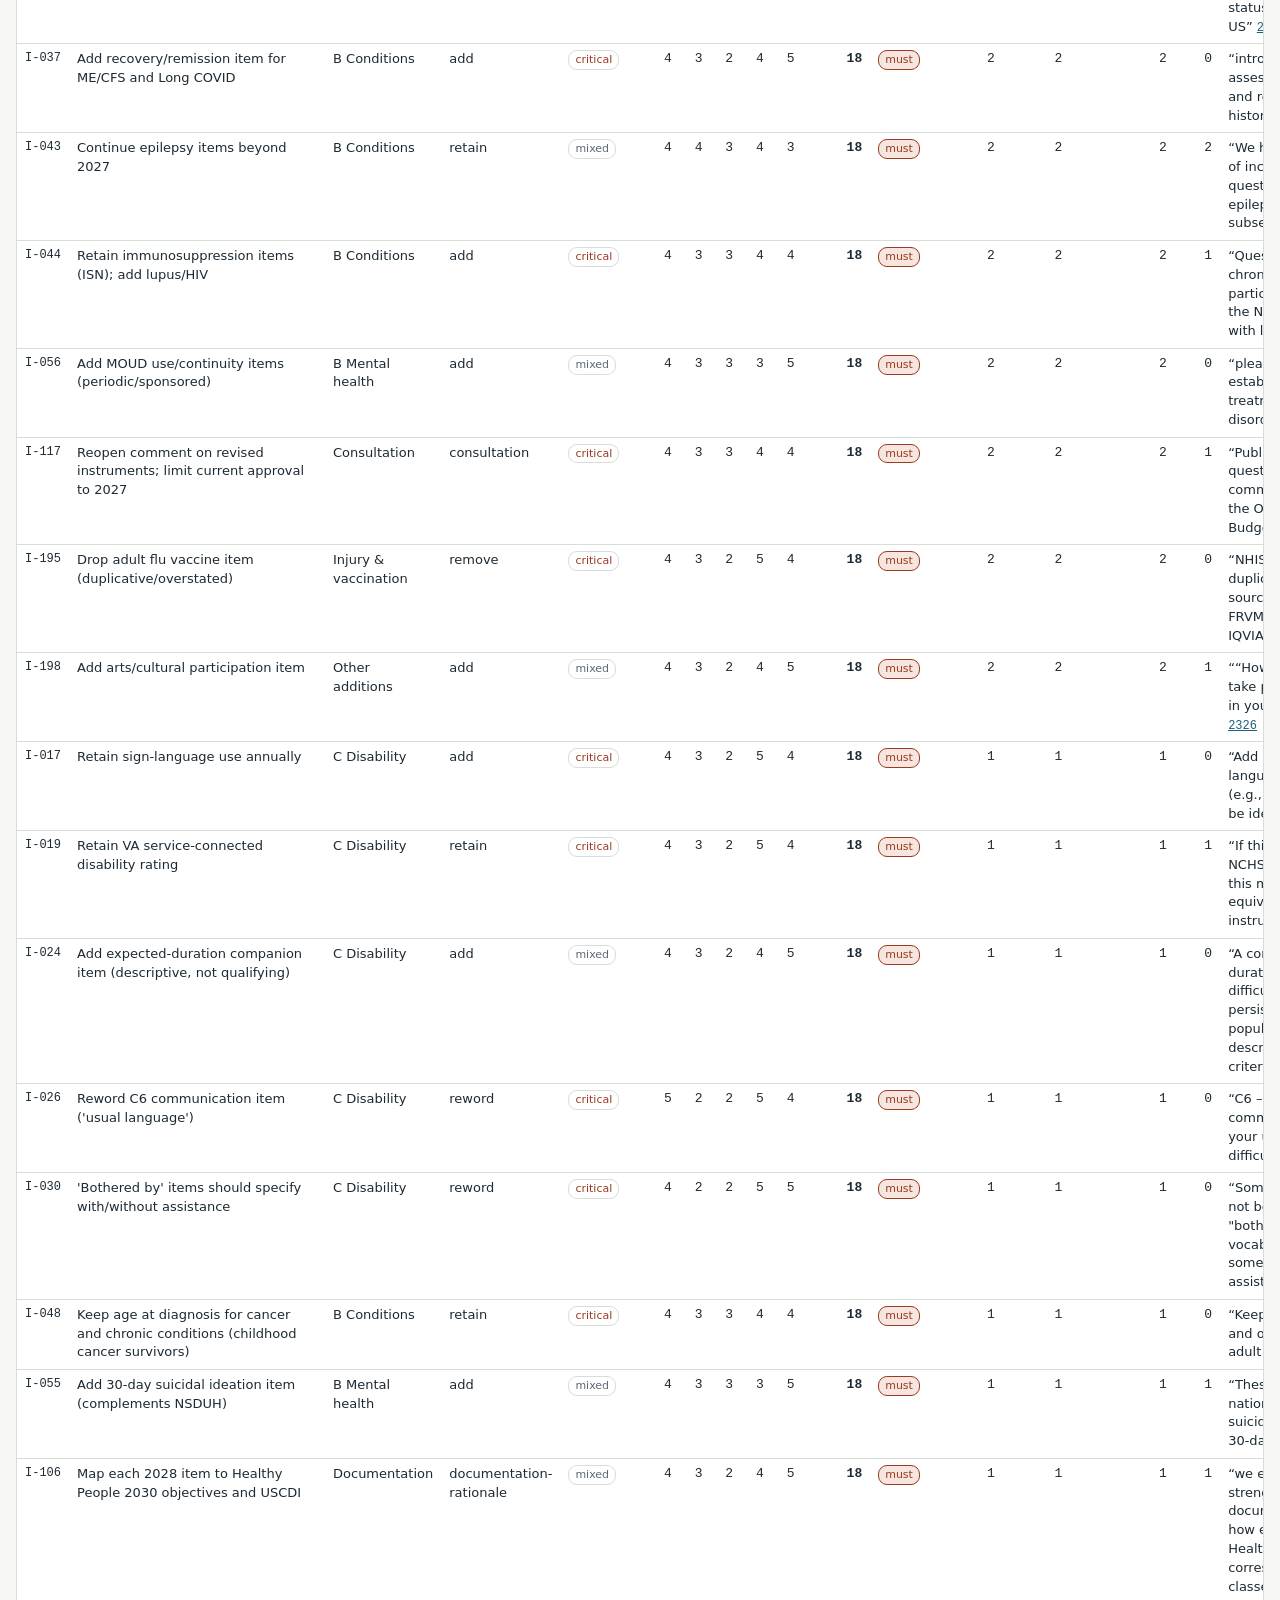
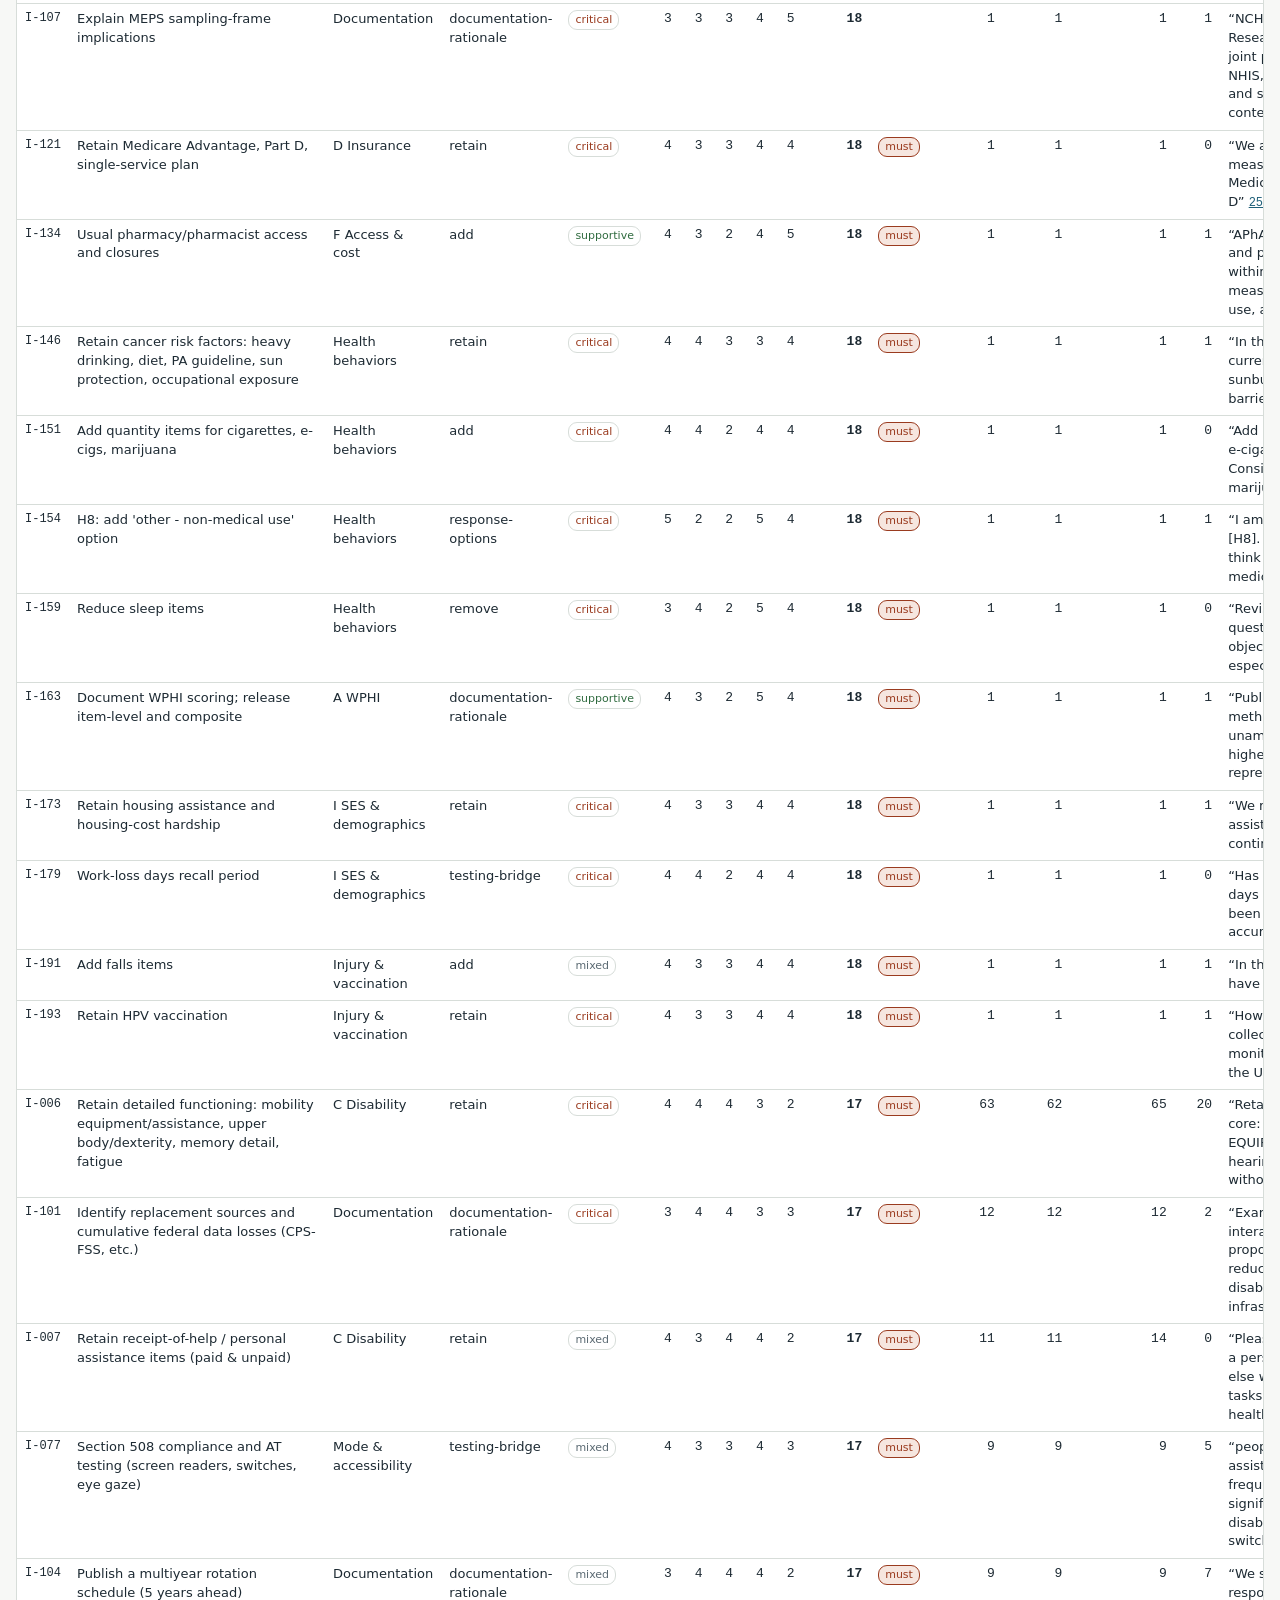
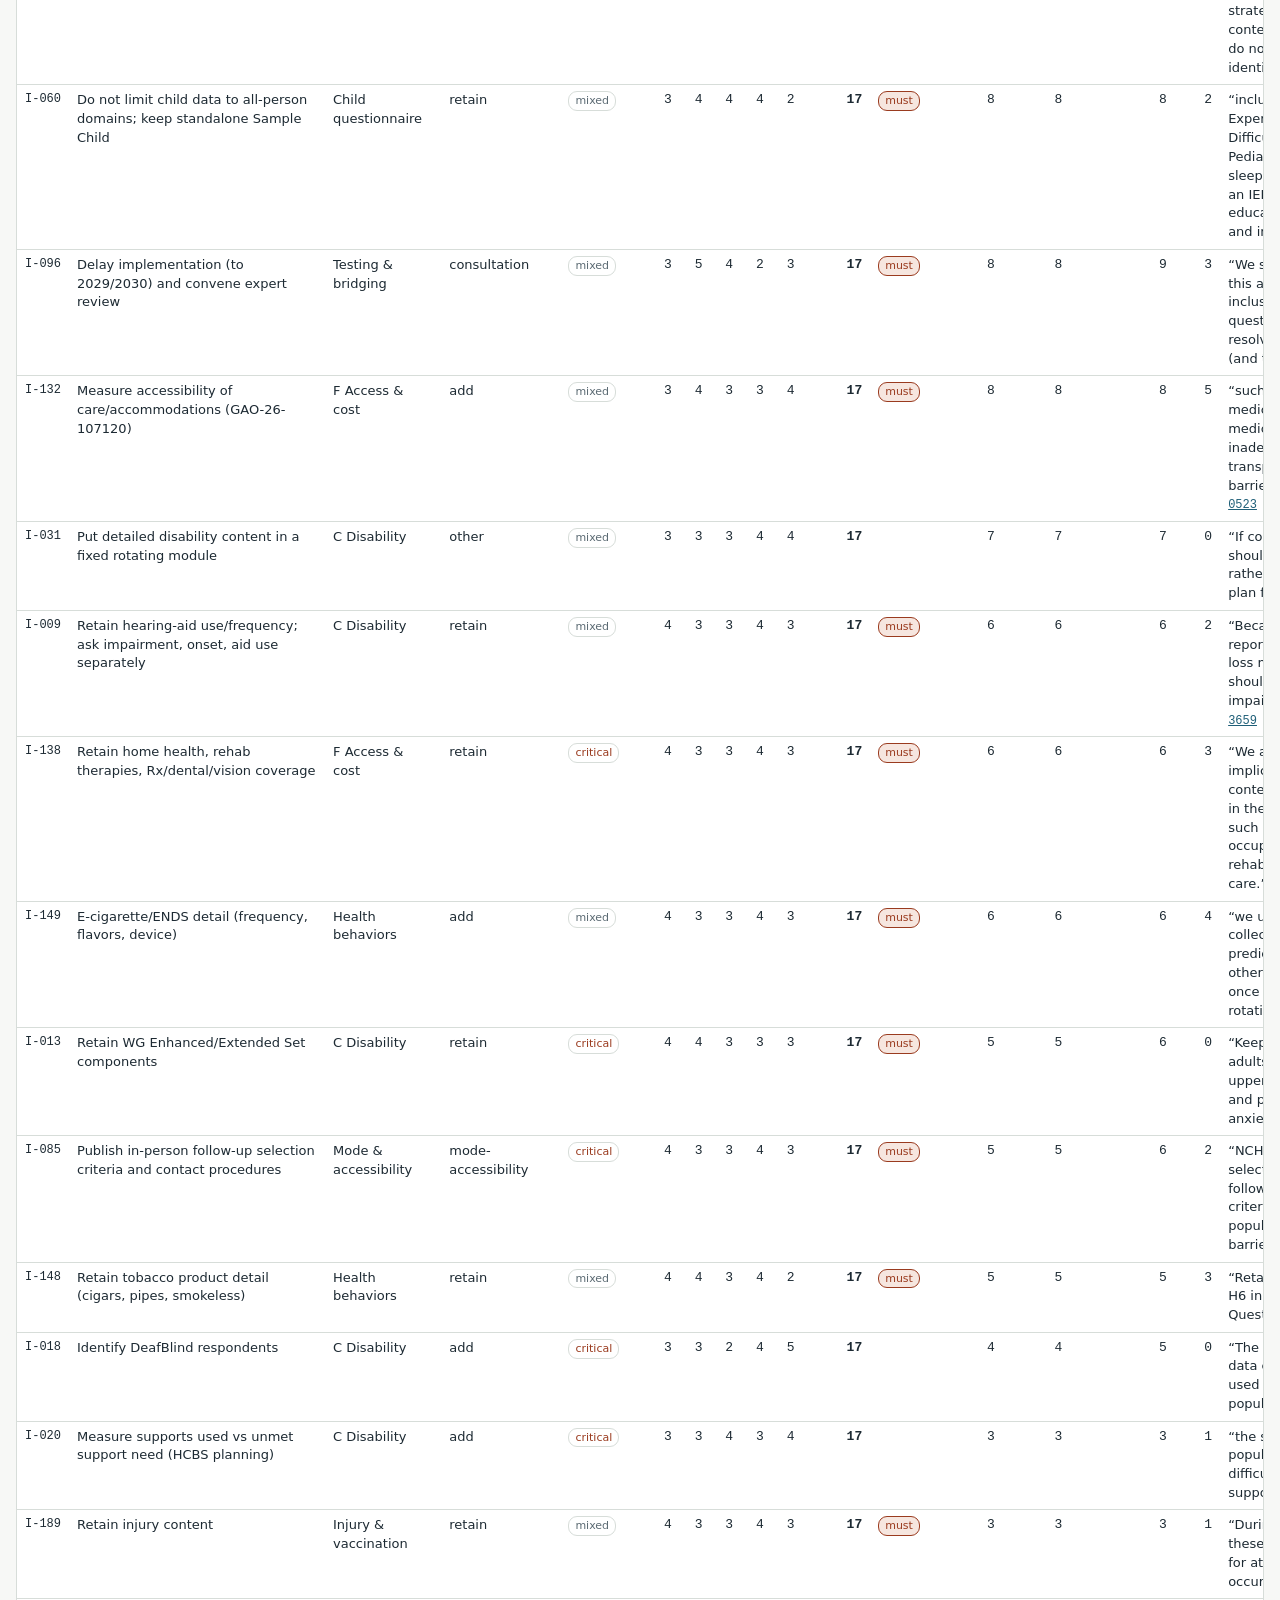
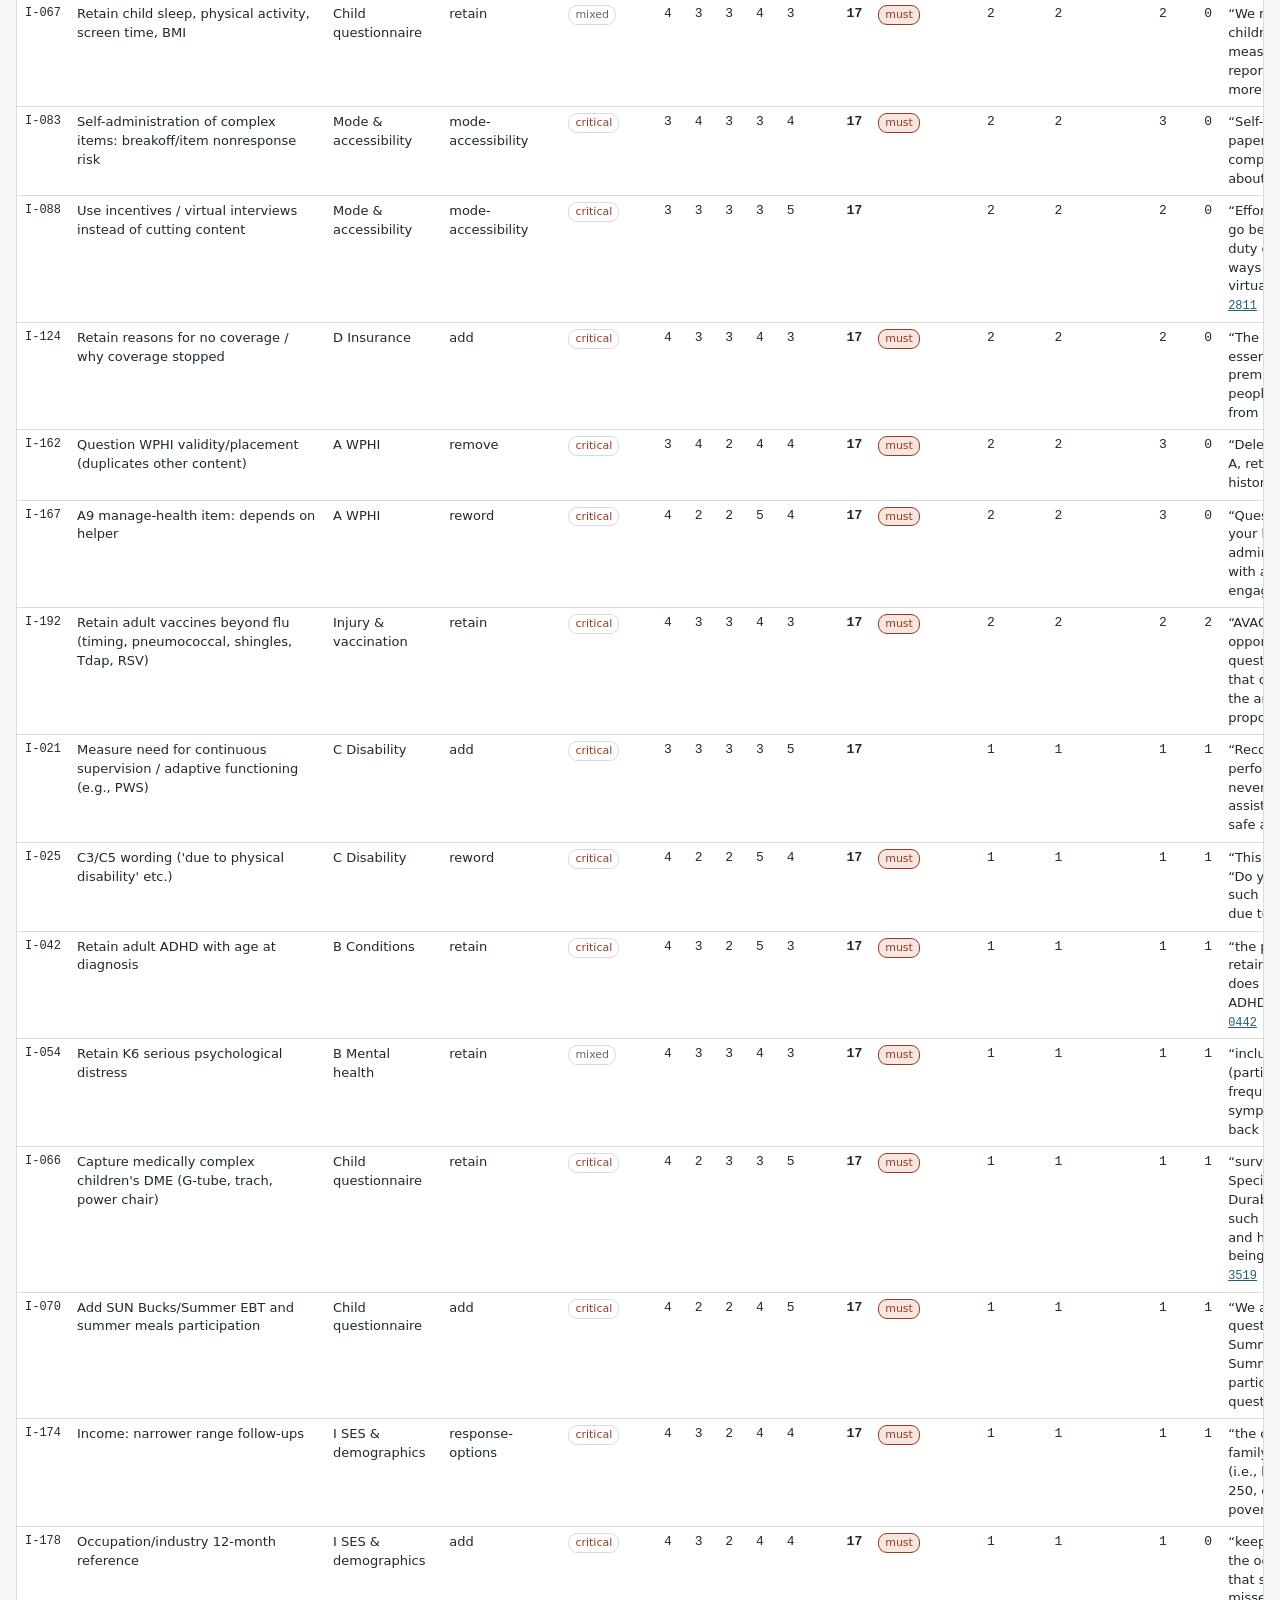
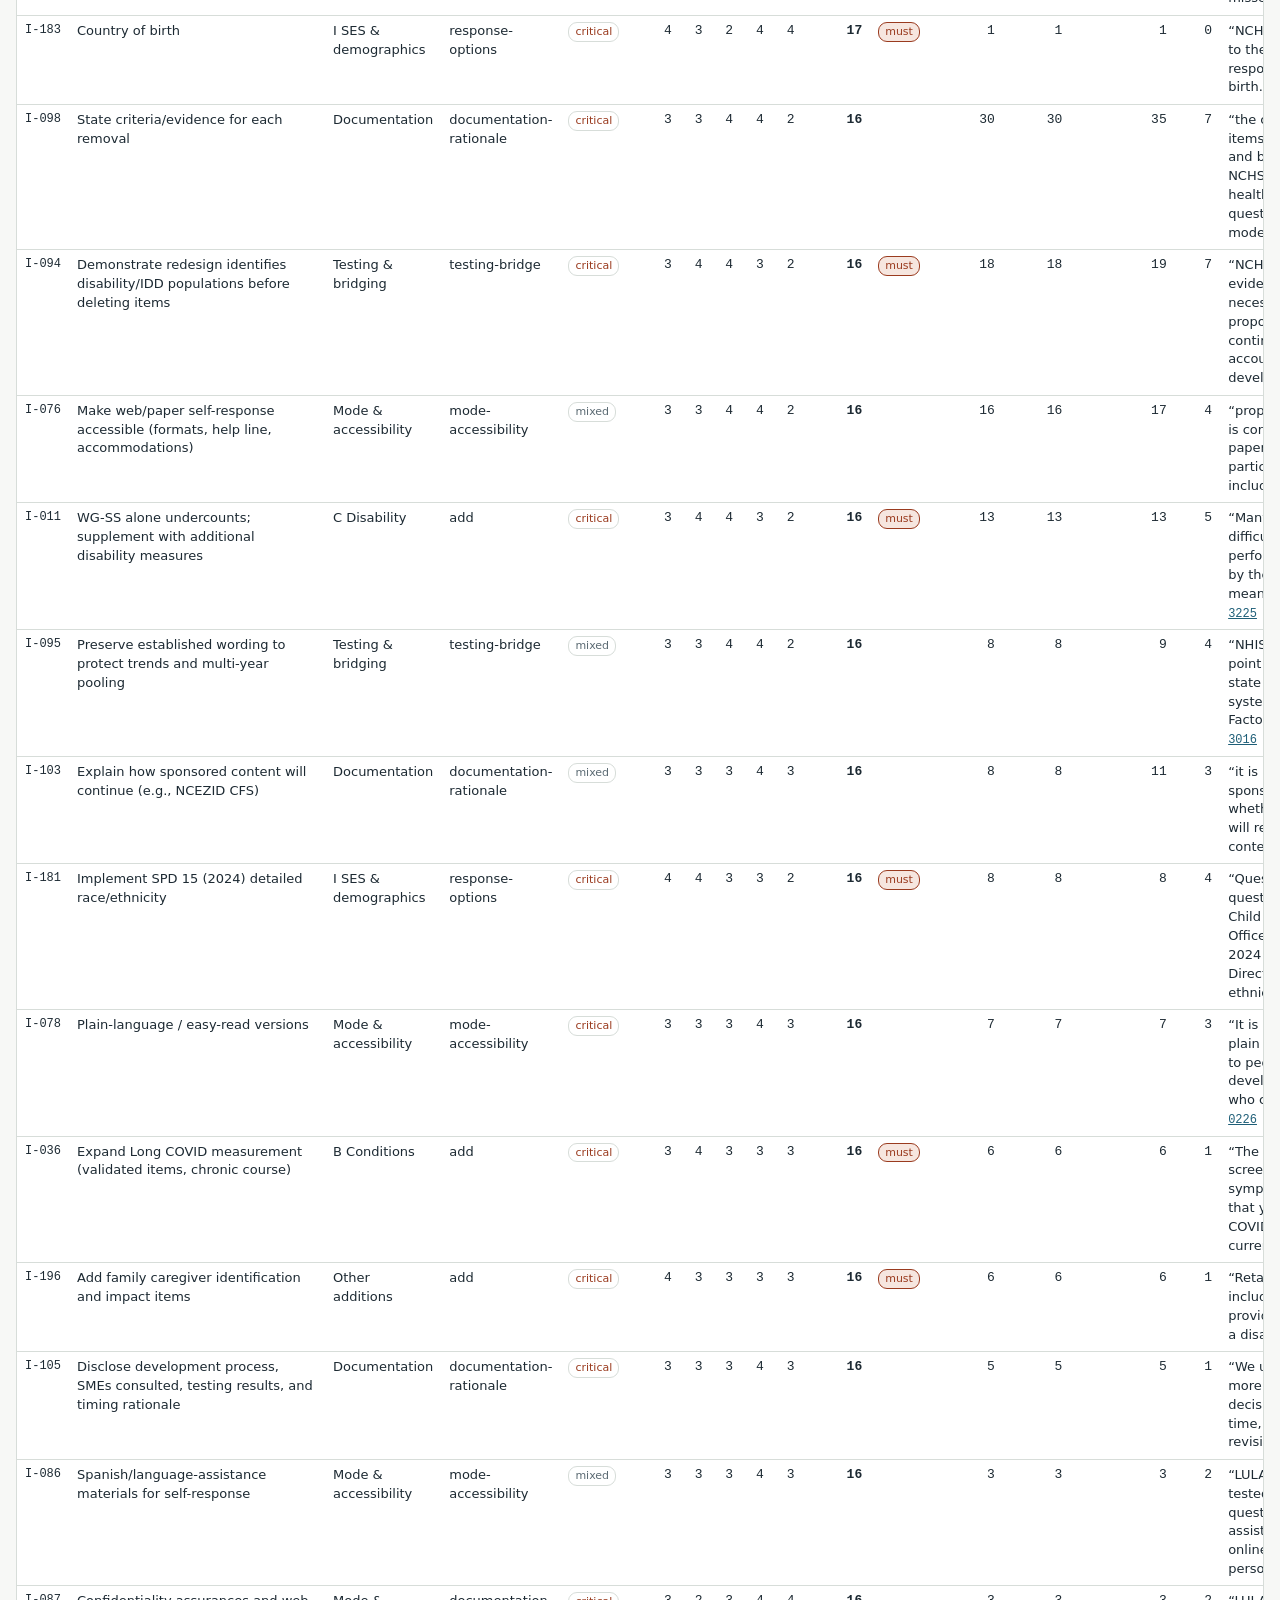
==== commit 7f36bc57: "V10.10.1 correct dynamic issue-ledger headline: publicly posted/indexed, not total docket submission" ====
--- a/app/impact-issues.html
+++ b/app/impact-issues.html
@@ -165,7 +165,7 @@
 const cidLink=(c,u)=>`<a href="${esc(u)}" target="_blank" rel="noopener">${esc(c.replace('CDC-2026-1387-',''))}</a>`;
 const st=document.getElementById('stats');
 const must=I.filter(x=>x.must_review==='Yes').length;
-st.innerHTML=`<span><b>3,748</b> comments in docket</span><span><b>${R.length.toLocaleString()}</b> recommendations extracted</span><span><b>${new Set(R.map(r=>r.comment_id)).size}</b> comments carrying ≥1 rec</span><span><b>${I.length}</b> issues</span><span><b>${must}</b> must-review</span>`;
+st.innerHTML=`<span><b>3,748</b> publicly posted/indexed comments</span><span><b>${R.length.toLocaleString()}</b> recommendations extracted</span><span><b>${new Set(R.map(r=>r.comment_id)).size}</b> comments carrying ≥1 rec</span><span><b>${I.length}</b> issues</span><span><b>${must}</b> must-review</span>`;
 // tabs
 function show(v){for(const b of document.querySelectorAll('nav button')){const on=b.dataset.view===v;b.setAttribute('aria-selected',on);document.getElementById('view-'+b.dataset.view).hidden=!on}
   try{history.replaceState(null,'','#'+v)}catch(e){}}
